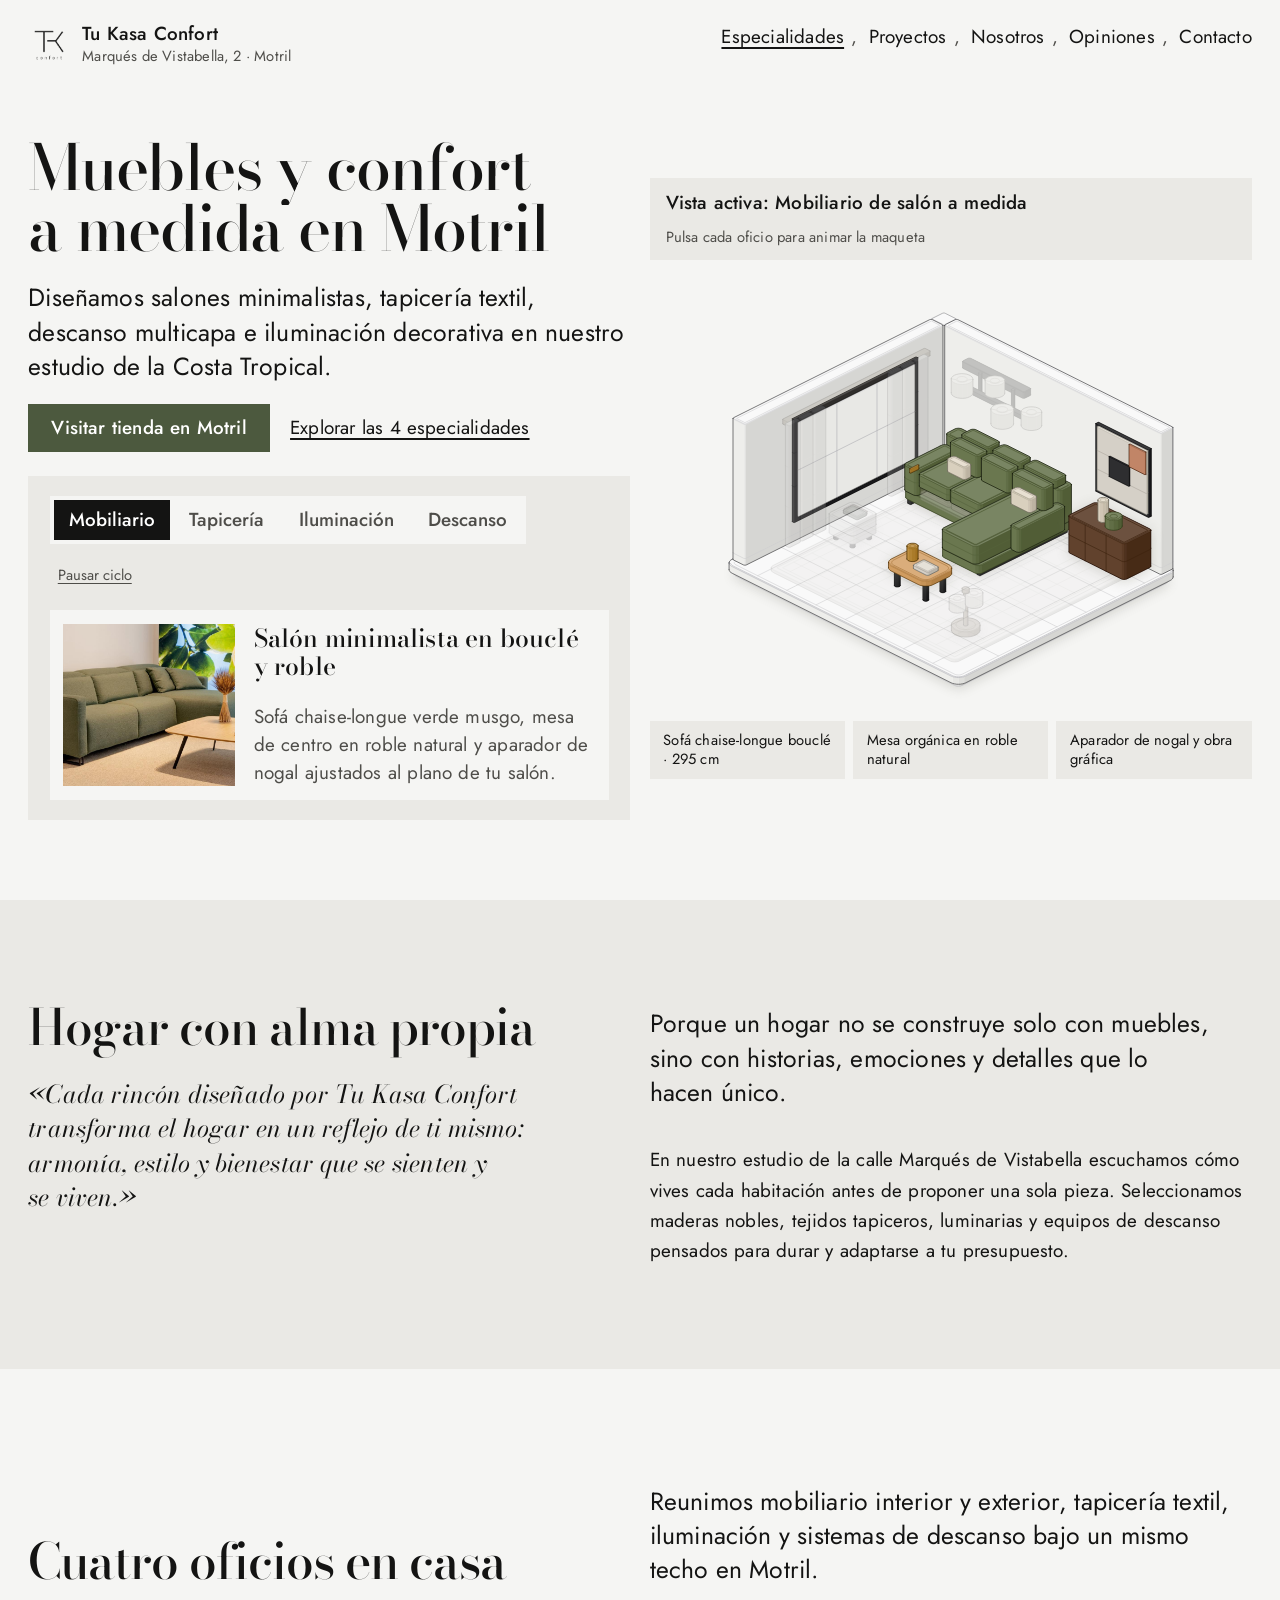
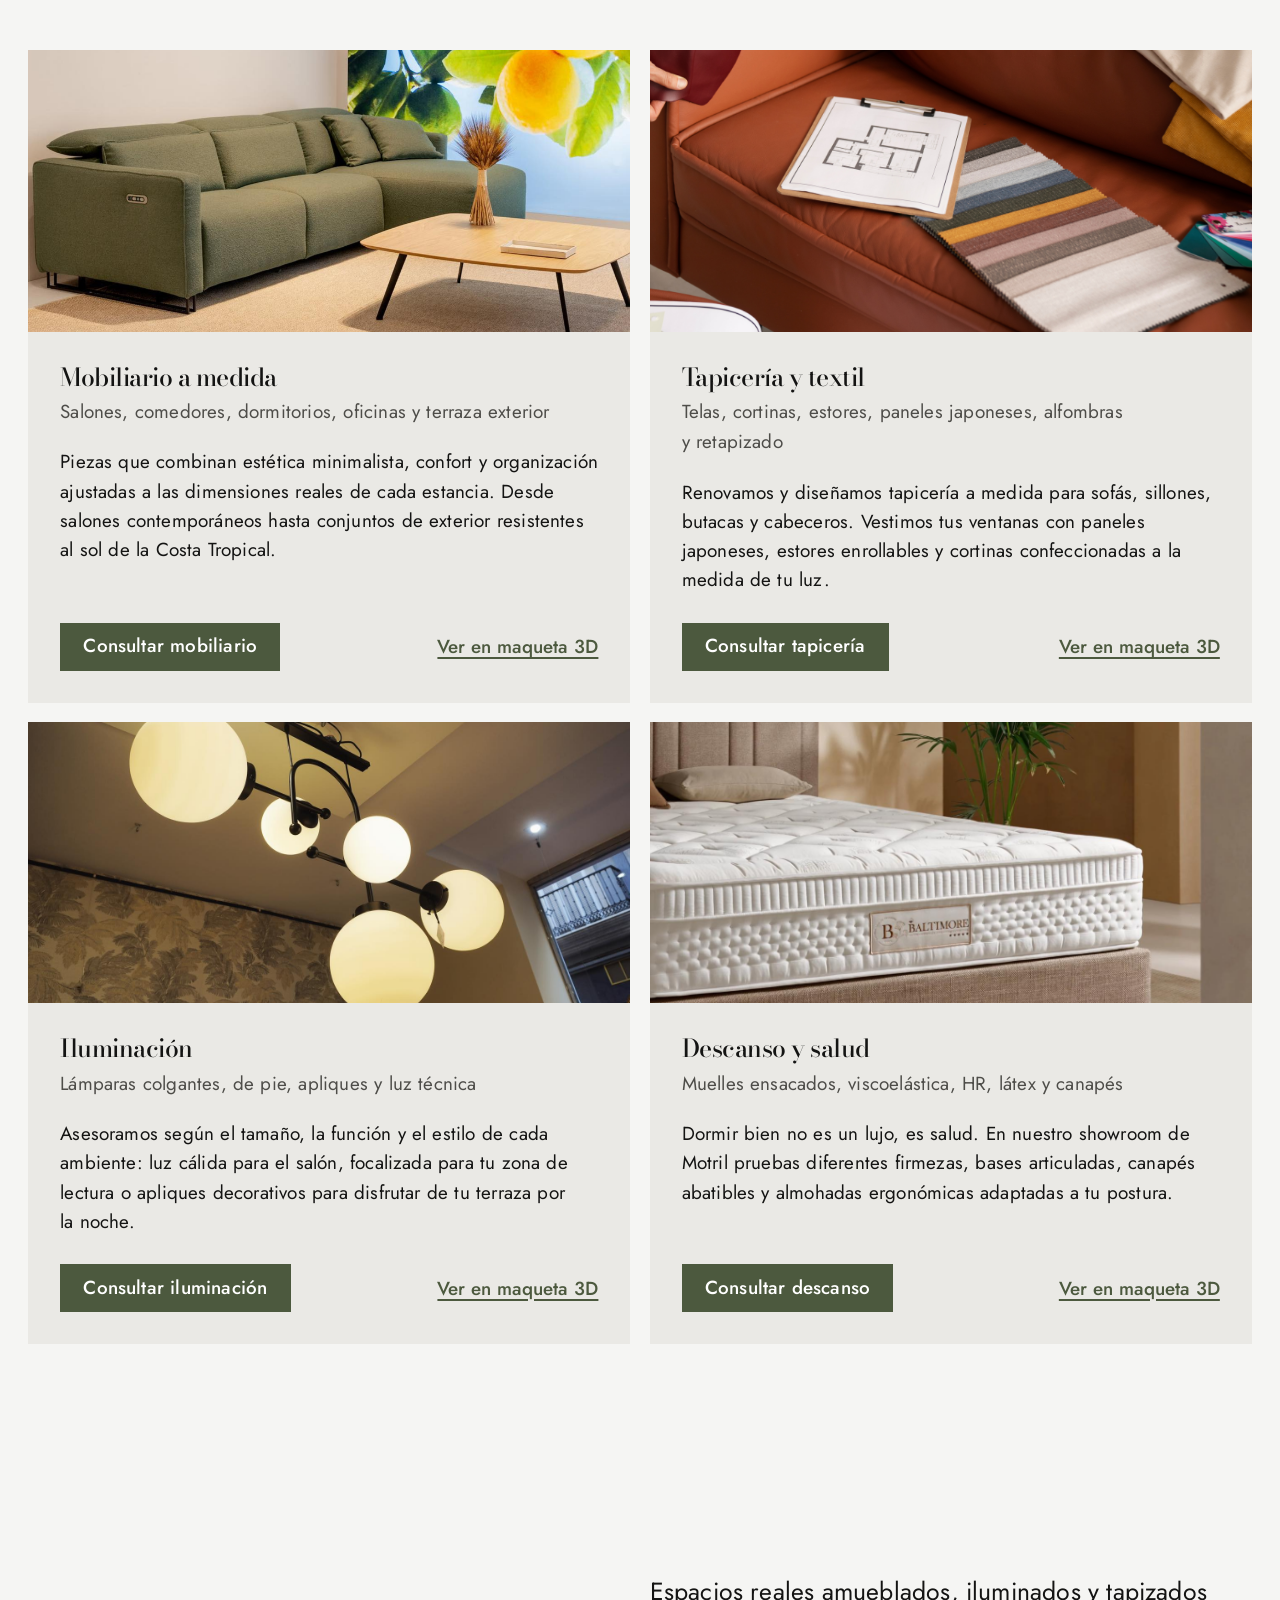
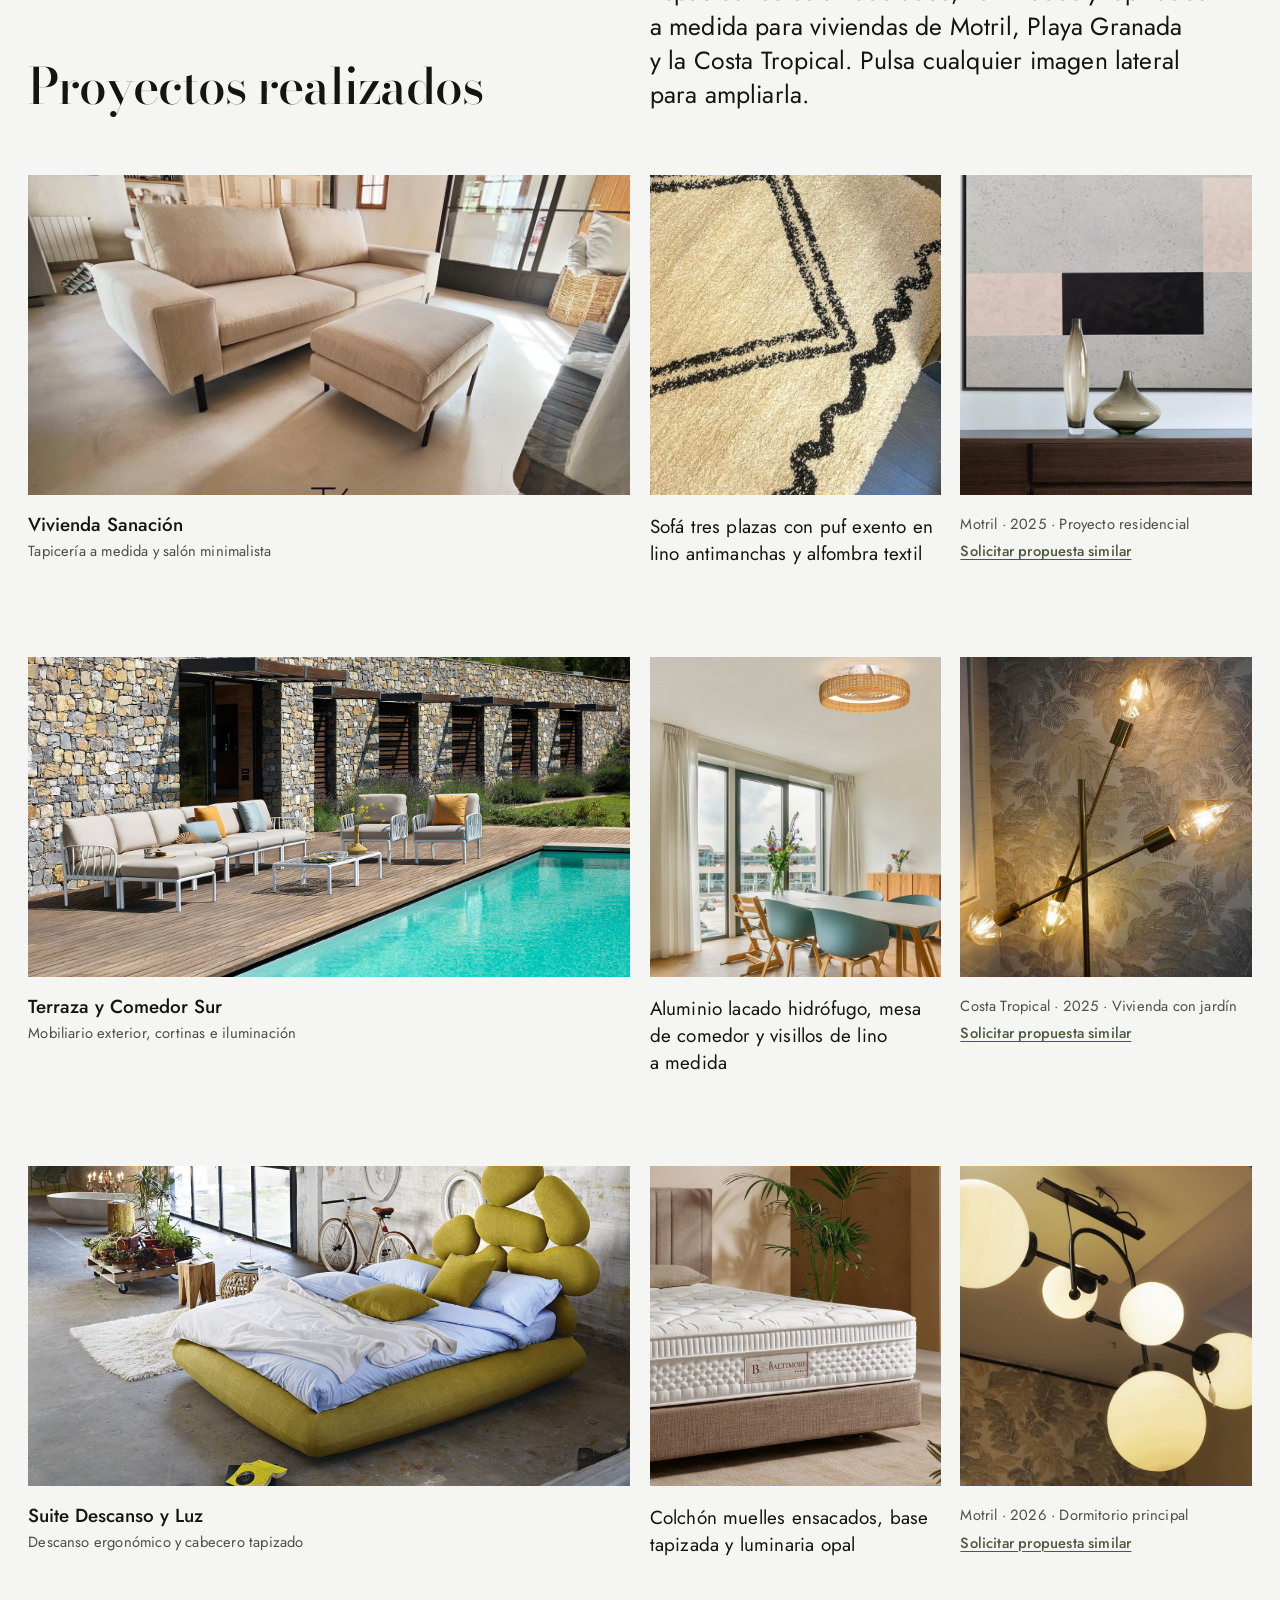
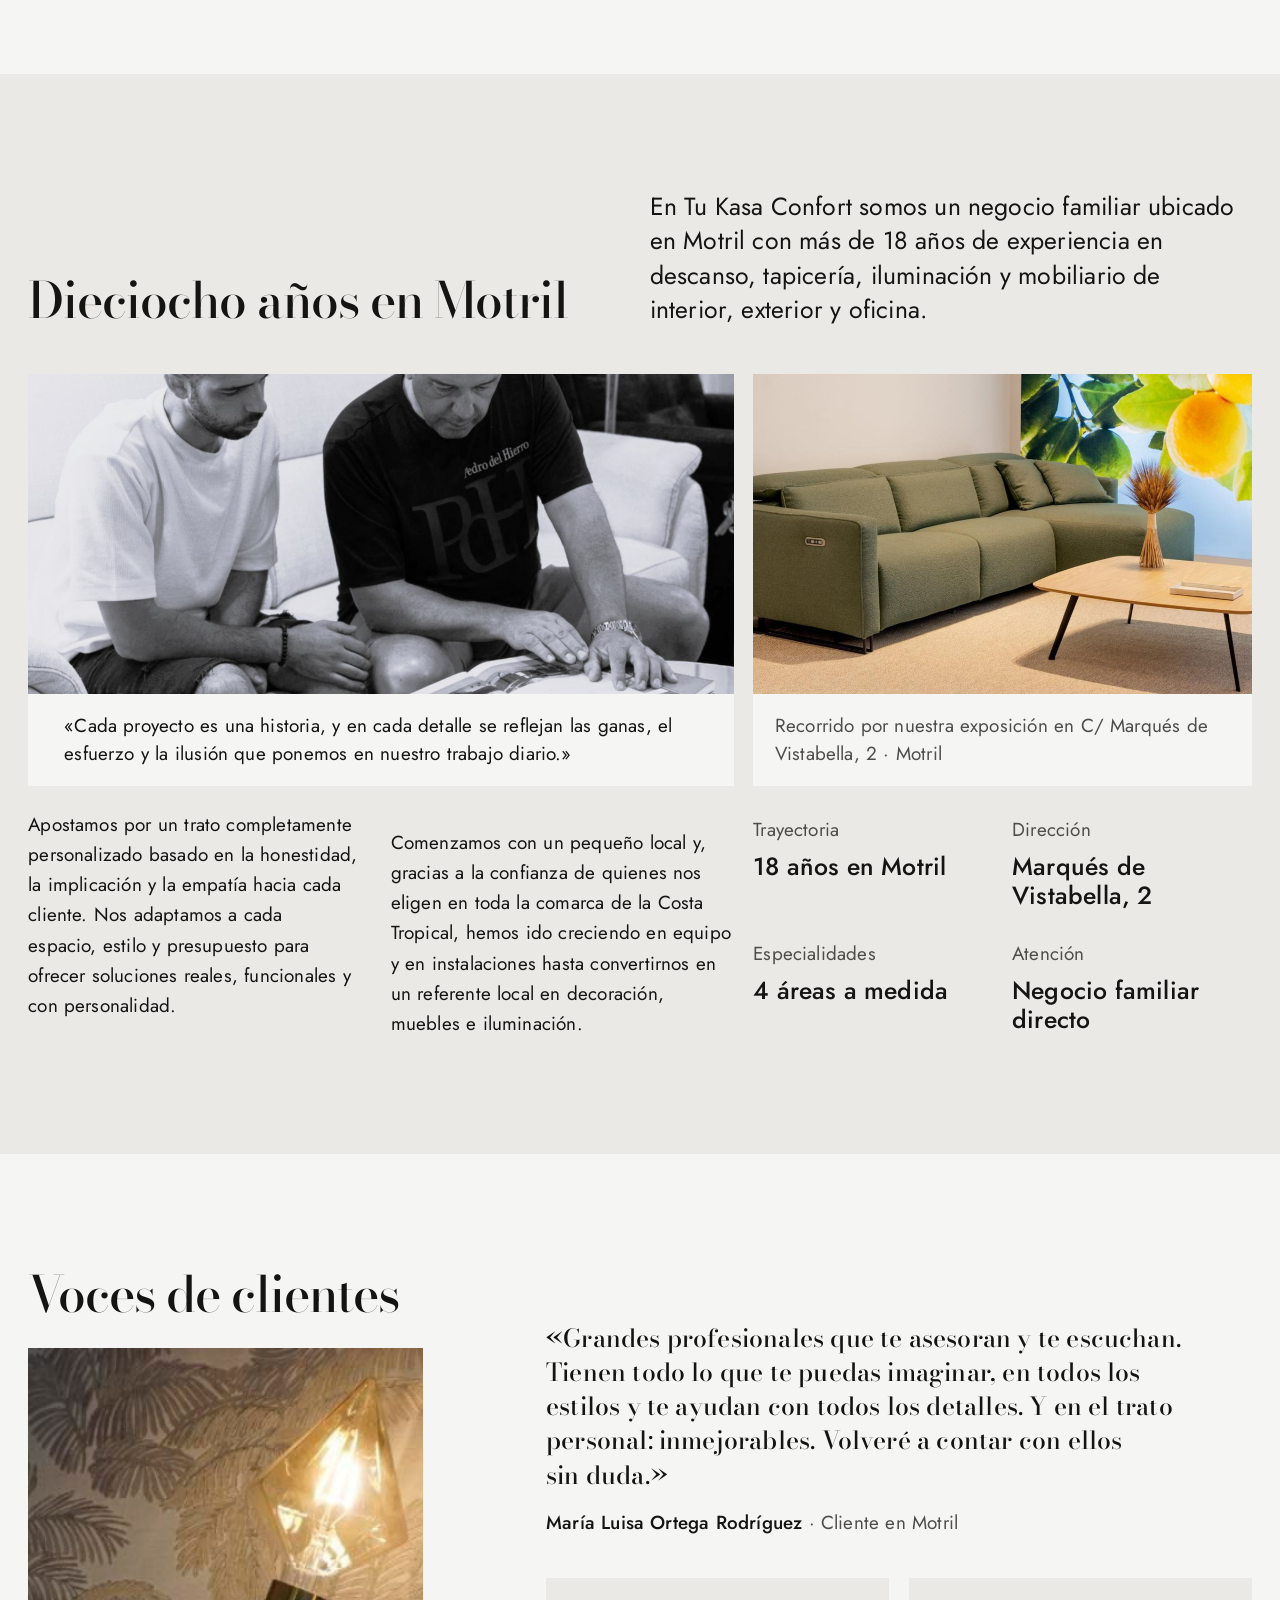
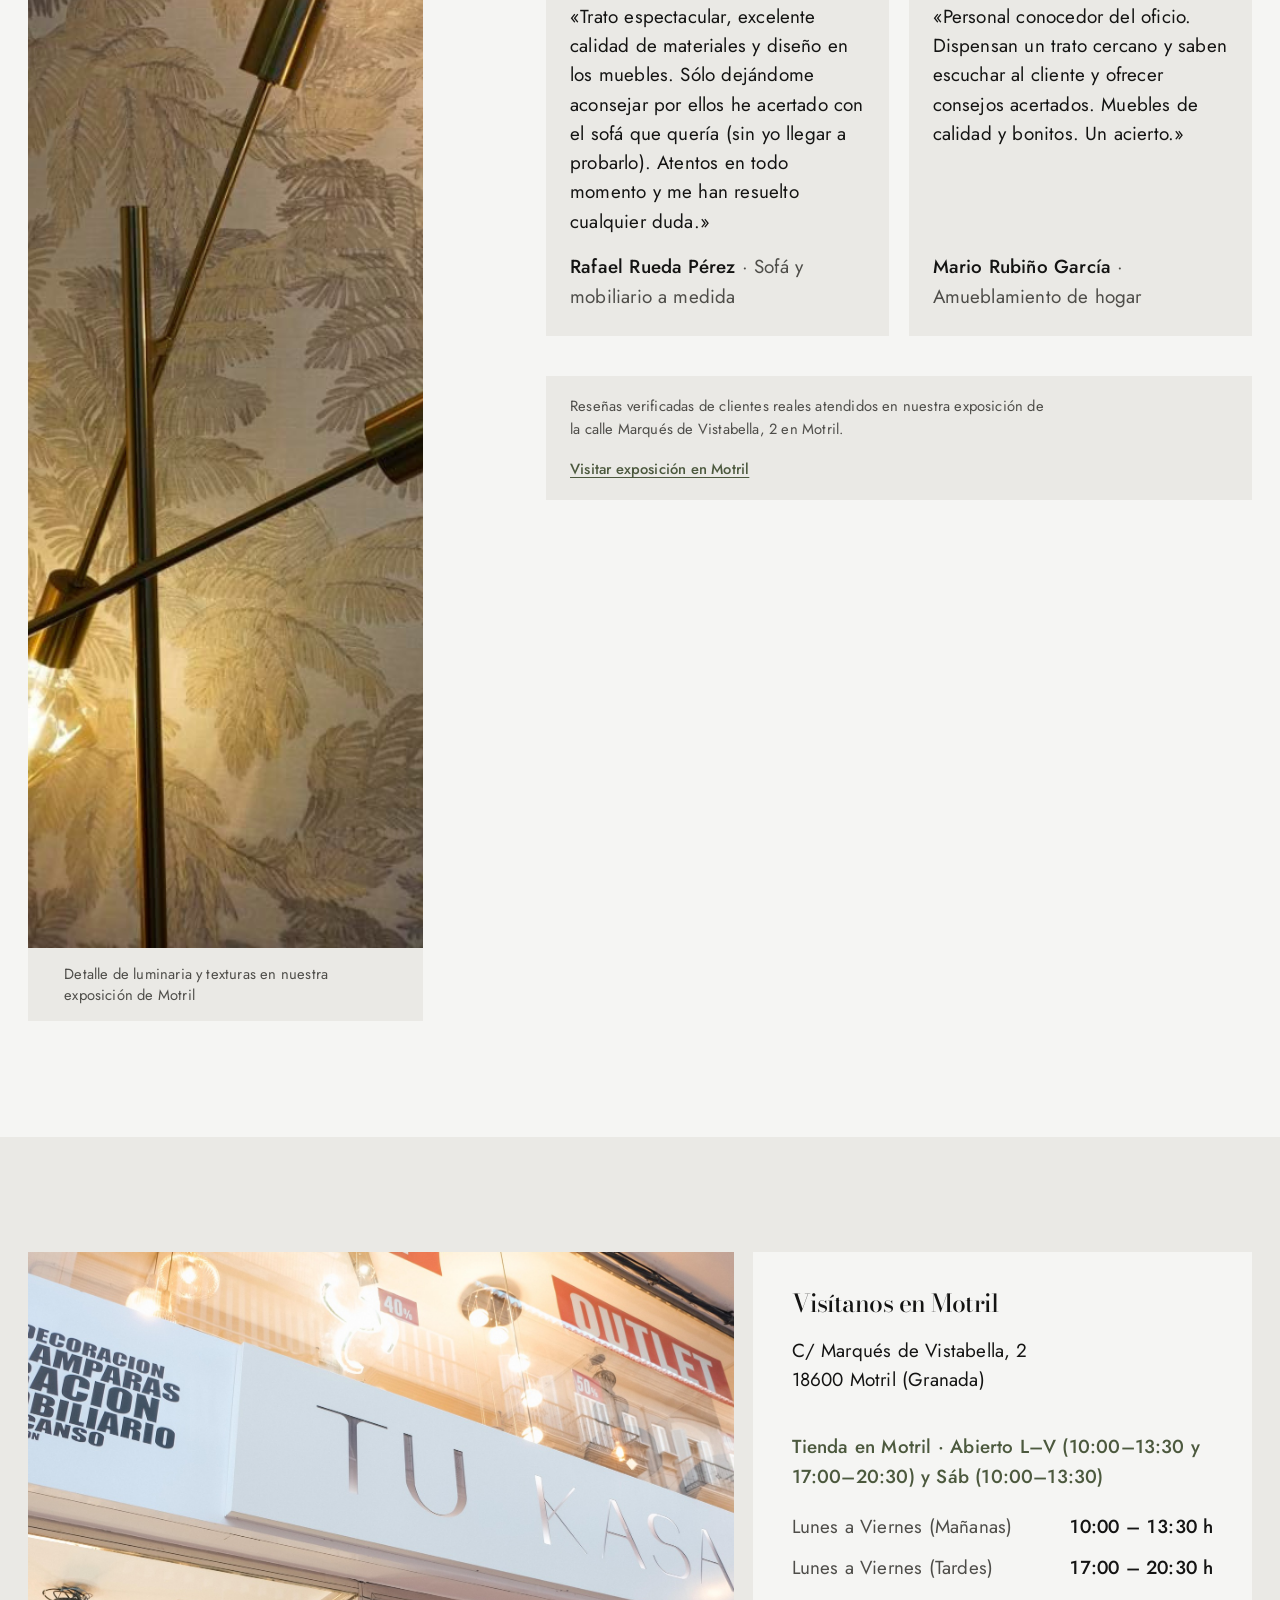
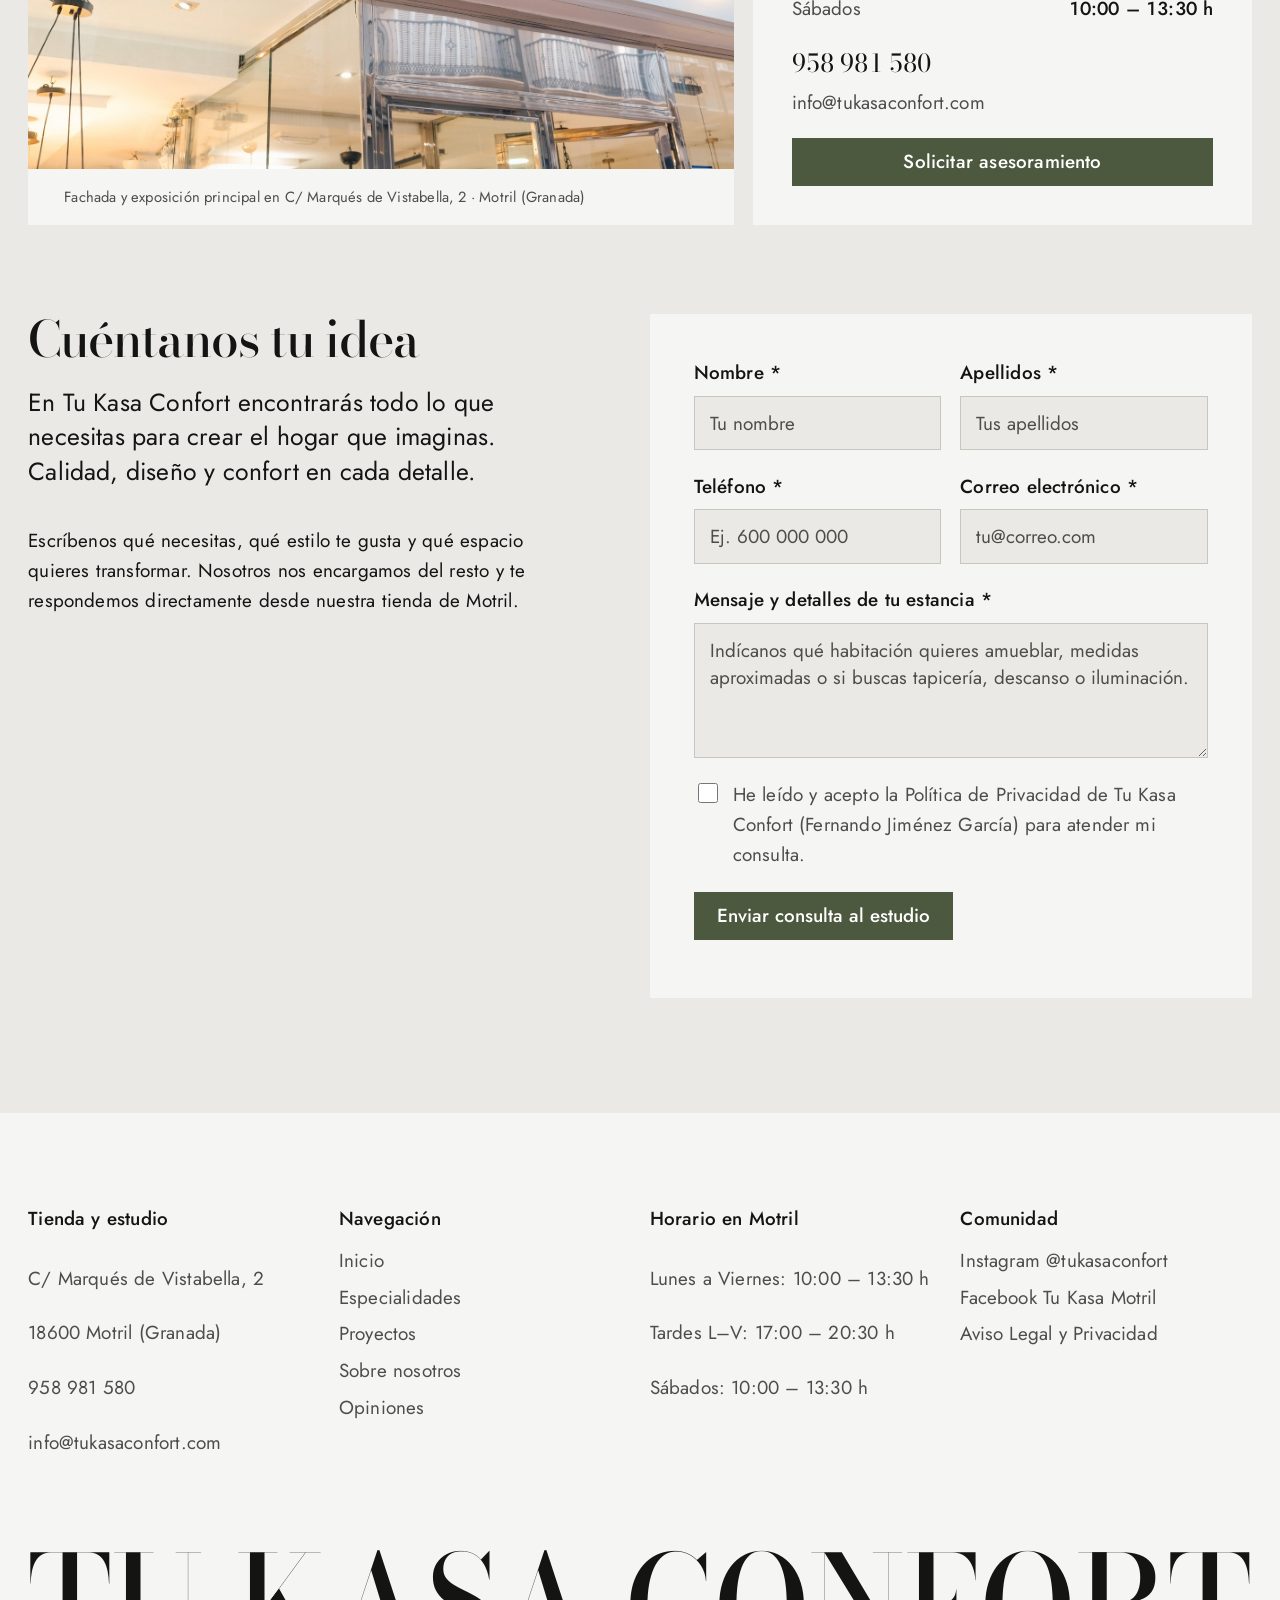
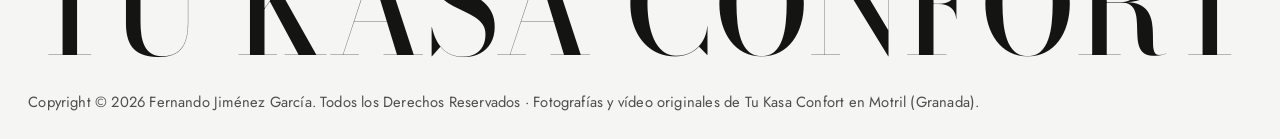
==== index.html @ 0838b485 "feat: rediseño web Tu Kasa Confort con maqueta isométrica interactiva de 4 especialidades y diseño l" ====
<!DOCTYPE html>
<html lang="es">
<head>
  <meta charset="UTF-8">
  <meta name="viewport" content="width=device-width, initial-scale=1.0">
  <meta name="description" content="Descubre Tu Kasa Confort en Motril (Granada): 18 años creando hogares con muebles, tapicería, descanso e iluminación a medida en C/ Marqués de Vistabella, 2.">
  <meta name="theme-color" content="#f5f5f3">
  <title>Tu Kasa Confort · Mobiliario, Tapicería, Descanso e Iluminación en Motril</title>
  <link rel="icon" type="image/png" href="assets/favicon.png">
  <link rel="preconnect" href="https://fonts.googleapis.com">
  <link rel="preconnect" href="https://fonts.gstatic.com" crossorigin>
  <link href="https://fonts.googleapis.com/css2?family=Bodoni+Moda:ital,opsz,wght@0,6..96,500;1,6..96,500&family=Jost:wght@400;500&display=swap" rel="stylesheet">
  <script>document.documentElement.classList.add('js');</script>
  <link rel="stylesheet" href="styles.css">
</head>
<body>

  <!-- HERO: Apple-Style Interactive Architectural Stage & Minimalist Living Room Maquette -->
  <header class="hero" id="inicio">
    <div class="hero__top wrap">
      <a href="#inicio" class="hero__letterhead" aria-label="Tu Kasa Confort Inicio">
        <img src="assets/logo-transparente.png" alt="Logotipo TK Tu Kasa Confort" width="44" height="38" class="hero__logo">
        <span class="hero__brand-stack">
          <span>Tu Kasa Confort</span>
          <span>Marqués de Vistabella, 2 · Motril</span>
        </span>
      </a>

      <nav class="hero__nav" aria-label="Navegación principal">
        <a href="#especialidades" class="link is-current">Especialidades</a><span class="nav-sep" aria-hidden="true">,</span>
        <a href="#proyectos" class="link">Proyectos</a><span class="nav-sep" aria-hidden="true">,</span>
        <a href="#nosotros" class="link">Nosotros</a><span class="nav-sep" aria-hidden="true">,</span>
        <a href="#opiniones" class="link">Opiniones</a><span class="nav-sep" aria-hidden="true">,</span>
        <a href="#contacto" class="link">Contacto</a>
      </nav>
    </div>

    <div class="hero__stage wrap grid">
      <div class="hero__editorial">
        <h1 class="display lines">
          <span class="line"><span data-line style="--i:0">Muebles y confort</span></span>
          <span class="line"><span data-line style="--i:1">a medida en Motril</span></span>
        </h1>
        <p class="hero__support">Diseñamos salones minimalistas, tapicería textil, descanso multicapa e iluminación decorativa en nuestro estudio de la Costa&nbsp;Tropical.</p>

        <div class="hero__actions">
          <a href="#contacto" class="button">Visitar tienda en Motril</a>
          <a href="#especialidades" class="link hero__secondary-link">Explorar las 4 especialidades</a>
        </div>

        <!-- Apple-Style Interactive Specialty Controller -->
        <div class="hero__console" data-ui aria-label="Control interactivo de la maqueta por especialidad">
          <div class="hero__console-header">
            <div class="hero__craft-tabs" role="tablist" aria-label="Transformar maqueta según especialidad">
              <button type="button" class="hero__craft-btn is-active" role="tab" aria-selected="true" data-craft="mobiliario">Mobiliario</button>
              <button type="button" class="hero__craft-btn" role="tab" aria-selected="false" data-craft="tapiceria">Tapicería</button>
              <button type="button" class="hero__craft-btn" role="tab" aria-selected="false" data-craft="iluminacion">Iluminación</button>
              <button type="button" class="hero__craft-btn" role="tab" aria-selected="false" data-craft="descanso">Descanso</button>
            </div>
            <button type="button" class="hero__autoplay-btn" id="hero-autoplay-toggle" aria-pressed="true">Pausar ciclo</button>
          </div>

          <div class="hero__craft-panel" id="hero-craft-panel" role="tabpanel">
            <div class="hero__craft-preview">
              <img src="assets/slider-3.png" alt="Referencia real en exposición de Tu Kasa Confort" width="320" height="200" id="hero-craft-img" class="hero__craft-img">
            </div>
            <div class="hero__craft-copy">
              <p class="hero__craft-title" id="hero-craft-title">Salón minimalista en bouclé y roble</p>
              <p class="hero__craft-desc" id="hero-craft-desc">Sofá chaise-longue verde musgo, mesa de centro en roble natural y aparador de nogal ajustados al plano de tu salón.</p>
            </div>
          </div>
        </div>
      </div>

      <!-- Interactive Isometric Minimalist Living Room Stage -->
      <div class="hero__visual" data-ui>
        <div class="iso-stage">
          <div class="iso-stage__bar">
            <span class="iso-stage__status" id="iso-stage-caption">Vista activa: Mobiliario de salón a medida</span>
            <span class="iso-stage__hint">Pulsa cada oficio para animar la maqueta</span>
          </div>

          <div class="iso-stage__canvas" id="iso-stage-canvas">
            <svg data-specialty="mobiliario" xmlns="http://www.w3.org/2000/svg" id="tukasa-atelier-iso" class="iso-svg iso" data-theme="light" viewBox="0 0 920 680" width="920" height="680" role="img" aria-label="Salón minimalista isométrico de Tu Kasa Confort: sofá chaise-longue verde musgo, mesa de roble, aparador de nogal, cortinas de lino e iluminación opal"><style><![CDATA[
.iso{
  --anatomy-page:#0b0b0b;--anatomy-card:#131313;--anatomy-text:#a3a3a3;--anatomy-strong:#e6e6e6;--anatomy-muted:#6e6e6e;
  --anatomy-paper:#131313;--anatomy-face:#1b1b1b;--anatomy-top:#1c1c1c;
  --anatomy-shade-0:#0f0f0f;--anatomy-shade-1:#121212;--anatomy-shade-2:#151515;--anatomy-shade-3:#181818;
  --anatomy-lit-top:#262626;--anatomy-lit-shade:#1d1d1d;
  --anatomy-hi:#d4d4d4;--anatomy-mid:#6a6a6a;--anatomy-lo:#3e3e3e;--anatomy-faint:#2a2a2a;--anatomy-lit:#ffffff;
  --anatomy-halo:#050505;--anatomy-halo-opacity:.9;--anatomy-dot:#e6e6e6;
  --anatomy-red:#ff6b6b;--anatomy-green:#6be0a0;--anatomy-blue:#6b9bff;
  --anatomy-weight:.6px;--anatomy-ease:cubic-bezier(.32,.72,0,1);
  
  
}
.iso[data-theme="light"]{
  --anatomy-page:#f2f2ef;--anatomy-card:#fbfbfa;--anatomy-text:#57575a;--anatomy-strong:#18181a;--anatomy-muted:#8c8c90;
  --anatomy-paper:#fbfbfa;--anatomy-face:#ffffff;--anatomy-top:#ffffff;
  --anatomy-shade-0:#dcdcd9;--anatomy-shade-1:#e5e5e2;--anatomy-shade-2:#ededea;--anatomy-shade-3:#f4f4f1;
  --anatomy-lit-top:#ffffff;--anatomy-lit-shade:#eeeeeb;
  --anatomy-hi:#26262a;--anatomy-mid:#8a8a8f;--anatomy-lo:#b4b4b8;--anatomy-faint:#d4d4d6;--anatomy-lit:#000000;
  --anatomy-halo:#8a8a80;--anatomy-halo-opacity:.32;--anatomy-dot:#3a3a3e;
  --anatomy-red:#e5484d;--anatomy-green:#30a46c;--anatomy-blue:#3e63dd;
  
}
.iso-svg{display:block;width:100%;height:auto;overflow:visible}
.iso-svg path,.iso-svg circle{vector-effect:non-scaling-stroke}
.iso-fill{fill:var(--anatomy-paper);stroke:none}
.iso-solid[data-lit]>.iso-fill{fill:var(--anatomy-face)}
.iso-shade,.iso-top{stroke:none}
.iso-shade[data-shade="0"]{fill:var(--anatomy-shade-0)}
.iso-shade[data-shade="1"]{fill:var(--anatomy-shade-1)}
.iso-shade[data-shade="2"]{fill:var(--anatomy-shade-2)}
.iso-shade[data-shade="3"]{fill:var(--anatomy-shade-3)}
.iso-top{fill:var(--anatomy-top)}
.iso-solid[data-lit]>.iso-top{fill:var(--anatomy-lit-top)}
.iso-solid[data-lit]>.iso-shade{fill:var(--anatomy-lit-shade)}
.iso-solid[data-joined]>.iso-shade,.iso-solid[data-joined]>.iso-top{stroke-width:.4;stroke-linejoin:round}
.iso-solid[data-joined]>.iso-shade[data-shade="0"]{stroke:var(--anatomy-shade-0)}
.iso-solid[data-joined]>.iso-shade[data-shade="1"]{stroke:var(--anatomy-shade-1)}
.iso-solid[data-joined]>.iso-shade[data-shade="2"]{stroke:var(--anatomy-shade-2)}
.iso-solid[data-joined]>.iso-shade[data-shade="3"]{stroke:var(--anatomy-shade-3)}
.iso-solid[data-joined]>.iso-top{stroke:var(--anatomy-top)}
.iso-solid[data-joined][data-lit]>.iso-top{stroke:var(--anatomy-lit-top)}
.iso-solid[data-joined][data-lit]>.iso-shade{stroke:var(--anatomy-lit-shade)}
.iso-solid[data-lit]>.iso-edge{stroke:var(--anatomy-lit)}
.iso-halo{fill:var(--anatomy-halo);stroke:none;filter:blur(9px);opacity:var(--anatomy-halo-opacity);transform:translateY(3px)}
.iso-line{fill:none;stroke:var(--anatomy-lo);stroke-width:var(--anatomy-weight);stroke-linecap:round;stroke-linejoin:round}
.iso-line[data-tone="hi"]{stroke:var(--anatomy-hi)}
.iso-line[data-tone="mid"]{stroke:var(--anatomy-mid)}
.iso-line[data-tone="lo"]{stroke:var(--anatomy-lo)}
.iso-line[data-tone="faint"]{stroke:var(--anatomy-faint)}
.iso-line[data-tone="lit"]{stroke:var(--anatomy-lit)}
.iso-line[data-tone="red"]{stroke:var(--anatomy-red)}
.iso-line[data-tone="green"]{stroke:var(--anatomy-green)}
.iso-line[data-tone="blue"]{stroke:var(--anatomy-blue)}
.iso-line[data-dotted]{stroke-dasharray:.01 3.5;stroke-width:1}
.iso-line[data-dashed]{stroke-dasharray:3 3}
.iso-line[data-flow]{stroke-dasharray:2 6}
.iso-wire-end{fill:var(--anatomy-paper);stroke:var(--anatomy-lo);stroke-width:var(--anatomy-weight)}
.iso-wire[data-tone="hi"] .iso-wire-end{stroke:var(--anatomy-hi)}
.iso-wire[data-tone="mid"] .iso-wire-end{stroke:var(--anatomy-mid)}
.iso-wire[data-tone="faint"] .iso-wire-end{stroke:var(--anatomy-faint)}
.iso-wire[data-tone="lit"] .iso-wire-end{stroke:var(--anatomy-lit)}
.iso-dots circle{fill:var(--anatomy-dot);stroke:none;opacity:.32}
.iso-dots[data-tone="hi"] circle{opacity:.85}
.iso-dots[data-tone="mid"] circle{opacity:.45}
.iso-dots[data-tone="lo"] circle{opacity:.22}
.iso-dots[data-tone="faint"] circle{opacity:.12}

.iso-face-text[data-tone="hi"]{fill:var(--anatomy-hi)}
.iso-face-text[data-tone="lo"]{fill:var(--anatomy-lo)}
.iso-face-text[data-tone="faint"]{fill:var(--anatomy-faint)}
.tb-body{fill:var(--anatomy-shade-2);stroke:none}
.tb-shine{fill:var(--anatomy-top);stroke:none}
.tb-shade{fill:var(--anatomy-shade-0);stroke:none}
.tb-ring{fill:none;stroke:var(--anatomy-lo);stroke-width:.45;stroke-linecap:butt;stroke-linejoin:round}
.tb-ring[data-tone="mid"]{stroke:var(--anatomy-mid)}
.tb-ring[data-tone="faint"]{stroke:var(--anatomy-faint)}
.tb-ring[data-tone="hi"]{stroke:var(--anatomy-hi)}
@keyframes iso-flow{to{stroke-dashoffset:-32}}
@keyframes iso-pulse{0%,100%{opacity:.18}12%{opacity:1}40%{opacity:.18}}
.iso-line[data-flow]{animation:iso-flow 1600ms linear infinite}
.iso-dots circle[data-pulse]{animation:iso-pulse 1600ms steps(1,end) infinite;animation-delay:var(--pulse-at,0ms)}
.iso-figure{margin:32px 0 36px}

.iso-plate-corners{position:absolute;inset:18px 20px;pointer-events:none}
.iso-plate-corner{position:absolute;color:var(--anatomy-muted);font-size:10.5px;line-height:1;letter-spacing:.04em;white-space:nowrap}
.iso-plate-corner[data-corner="fig"]{top:0;left:0;color:var(--anatomy-text)}
.iso-plate-corner[data-corner="title"]{top:0;right:0;text-transform:uppercase;letter-spacing:.1em}
.iso-plate-corner[data-corner="hint"]{bottom:0;left:0;text-transform:uppercase;letter-spacing:.1em}
.iso-plate-corner[data-corner="readout"]{right:0;bottom:0;color:var(--anatomy-text);font-variant-numeric:tabular-nums}
.iso-plate .iso-svg{margin:0 auto}
.iso-legend{display:grid;gap:8px;margin-top:12px;color:var(--anatomy-muted);font-size:13px;line-height:1.55}
.iso-keys{display:flex;flex-wrap:wrap;gap:6px 18px}
.iso-key{display:inline-flex;align-items:center;gap:7px}
.iso-swatch{width:16px;height:10px;flex:none;overflow:visible}
.iso-swatch path{fill:none;stroke:var(--anatomy-hi);stroke-width:1;vector-effect:non-scaling-stroke;stroke-linejoin:round;stroke-linecap:round}
.iso-swatch[data-mark="raised"] path,.iso-swatch[data-mark="flat"] path{stroke:var(--anatomy-mid)}
.iso-swatch[data-mark="lit"] path{stroke:var(--anatomy-lit)}
.iso-swatch[data-mark="dim"] path{stroke:var(--anatomy-lo)}
.iso-swatch[data-mark="dotted"] path{stroke-dasharray:.01 3;stroke-width:1.4}
.iso-swatch[data-mark="dashed"] path{stroke-dasharray:3 2.5}
.iso-swatch[data-mark="red"] path{stroke:var(--anatomy-red)}
.iso-swatch[data-mark="green"] path{stroke:var(--anatomy-green)}
.iso-swatch[data-mark="blue"] path{stroke:var(--anatomy-blue)}
.iso-swatch-crease{stroke:var(--anatomy-lo)!important}
@media (max-width:560px){.iso-plate-corner[data-corner="hint"]{bottom:18px}}
@media (prefers-reduced-motion:reduce){.iso-line[data-flow],.iso-dots circle[data-pulse]{animation:none}}

#tukasa-atelier-iso.iso{--anatomy-paper:#f5f5f3;--anatomy-face:#f9f9f9;--anatomy-top:#f9f9f9;--anatomy-shade-0:#d6d6d3;--anatomy-shade-1:#dfdfdc;--anatomy-shade-2:#e7e7e4;--anatomy-shade-3:#eeeeeb;--anatomy-lit-top:#f9f9f9;--anatomy-lit-shade:#e8e8e5;--anatomy-hi:#222225;--anatomy-mid:#858589;--anatomy-lo:#aeaeb2;--anatomy-faint:#ceced0;--anatomy-halo:#85857a;--anatomy-dot:#353539;--anatomy-card:#f5f5f3;--anatomy-page:#f5f5f3}

#tukasa-atelier-iso .ac-moss{--anatomy-paper:#626d4c;--anatomy-face:#77825f;--anatomy-top:#7a8467;--anatomy-shade-0:#525c3b;--anatomy-shade-1:#5a6543;--anatomy-shade-2:#626d4c;--anatomy-shade-3:#6b7654;--anatomy-lit-top:#848c74;--anatomy-lit-shade:#687351;--anatomy-hi:#070b00;--anatomy-mid:#2b3318;--anatomy-lo:#475131;--anatomy-faint:#576241;--anatomy-lit:#010200;--anatomy-dot:#0a1001}
#tukasa-atelier-iso .ac-oak{--anatomy-paper:#be9463;--anatomy-face:#d5a978;--anatomy-top:#d3ae85;--anatomy-shade-0:#ab8251;--anatomy-shade-1:#b58b5a;--anatomy-shade-2:#be9463;--anatomy-shade-3:#c89d6c;--anatomy-lit-top:#d8b997;--anatomy-lit-shade:#c59a69;--anatomy-hi:#412908;--anatomy-mid:#7a572d;--anatomy-lo:#9f7645;--anatomy-faint:#b18857;--anatomy-lit:#291702;--anatomy-dot:#472e0e}
#tukasa-atelier-iso .ac-walnut{--anatomy-paper:#543b2a;--anatomy-face:#674e3d;--anatomy-top:#685243;--anatomy-shade-0:#432c1b;--anatomy-shade-1:#4b3323;--anatomy-shade-2:#543b2a;--anatomy-shade-3:#5c4332;--anatomy-lit-top:#6d5b4f;--anatomy-lit-shade:#59402f;--anatomy-hi:#130601;--anatomy-mid:#1b0900;--anatomy-lo:#382212;--anatomy-faint:#483120;--anatomy-lit:#050100;--anatomy-dot:#170902}
#tukasa-atelier-iso .ac-sand{--anatomy-paper:#cec6b8;--anatomy-face:#e5ddce;--anatomy-top:#e7e0d4;--anatomy-shade-0:#bbb3a5;--anatomy-shade-1:#c5bdae;--anatomy-shade-2:#cec6b8;--anatomy-shade-3:#d8d0c1;--anatomy-lit-top:#f0eae0;--anatomy-lit-shade:#d5cdbe;--anatomy-hi:#575249;--anatomy-mid:#8c8579;--anatomy-lo:#aea798;--anatomy-faint:#c1baab;--anatomy-lit:#403d35;--anatomy-dot:#5c574e}
#tukasa-atelier-iso .ac-linen{--anatomy-paper:#cbc7bf;--anatomy-face:#e1ded6;--anatomy-top:#e4e1da;--anatomy-shade-0:#b8b4ac;--anatomy-shade-1:#c1bdb6;--anatomy-shade-2:#cbc7bf;--anatomy-shade-3:#d4d0c9;--anatomy-lit-top:#eeebe5;--anatomy-lit-shade:#d1cdc5;--anatomy-hi:#55524e;--anatomy-mid:#89867f;--anatomy-lo:#aba7a0;--anatomy-faint:#bebab2;--anatomy-lit:#3f3d39;--anatomy-dot:#5a5853}
#tukasa-atelier-iso .ac-terracotta{--anatomy-paper:#ae7e65;--anatomy-face:#c5937a;--anatomy-top:#c39883;--anatomy-shade-0:#9b6c54;--anatomy-shade-1:#a5755d;--anatomy-shade-2:#ae7e65;--anatomy-shade-3:#b8876e;--anatomy-lit-top:#c7a492;--anatomy-lit-shade:#b5846b;--anatomy-hi:#33180a;--anatomy-mid:#6b432f;--anatomy-lo:#8f6149;--anatomy-faint:#a2725a;--anatomy-lit:#1c0801;--anatomy-dot:#381d0e}
#tukasa-atelier-iso .ac-brass{--anatomy-paper:#ab8543;--anatomy-face:#c29a58;--anatomy-top:#c09f68;--anatomy-shade-0:#997330;--anatomy-shade-1:#a27c39;--anatomy-shade-2:#ab8543;--anatomy-shade-3:#b58e4c;--anatomy-lit-top:#c5a97d;--anatomy-lit-shade:#b28b49;--anatomy-hi:#2e1e02;--anatomy-mid:#694905;--anatomy-lo:#8c6722;--anatomy-faint:#9f7936;--anatomy-lit:#170d00;--anatomy-dot:#342303}
#tukasa-atelier-iso .ac-opal{--anatomy-paper:#cfc7b3;--anatomy-face:#e5dec9;--anatomy-top:#e8e1cf;--anatomy-shade-0:#bbb4a0;--anatomy-shade-1:#c5bda9;--anatomy-shade-2:#cfc7b3;--anatomy-shade-3:#d8d1bc;--anatomy-lit-top:#f0ebdc;--anatomy-lit-shade:#d5cdb9;--anatomy-hi:#575246;--anatomy-mid:#8c8675;--anatomy-lo:#afa794;--anatomy-faint:#c2baa6;--anatomy-lit:#413d33;--anatomy-dot:#5c584b}
#tukasa-atelier-iso .ac-iron{--anatomy-paper:#262628;--anatomy-face:#38383a;--anatomy-top:#3a3a3c;--anatomy-shade-0:#18181a;--anatomy-shade-1:#1f1f21;--anatomy-shade-2:#262628;--anatomy-shade-3:#2e2e30;--anatomy-lit-top:#424244;--anatomy-lit-shade:#2b2b2d;--anatomy-hi:#09090a;--anatomy-mid:#010101;--anatomy-lo:#0f0f11;--anatomy-faint:#1d1d1f;--anatomy-lit:#020202;--anatomy-dot:#0d0d0e}

@keyframes am-float{0%,100%{transform:translate(0,0)}50%{transform:translate(var(--am-dx,0),var(--am-dy,0))}}
@keyframes am-pulse{0%,100%{opacity:var(--am-min,.35)}50%{opacity:1}}
@keyframes am-blink{0%,100%{opacity:var(--am-min,.15)}8%,30%{opacity:1}}
@keyframes am-shadow{0%,100%{opacity:1}50%{opacity:var(--am-min,.6)}}
.am-float{animation:am-float var(--am-period,6s) cubic-bezier(.45,0,.55,1) var(--am-delay,0s) infinite}
.am-pulse{animation:am-pulse var(--am-period,3.2s) cubic-bezier(.45,0,.55,1) var(--am-delay,0s) infinite}
.am-blink{animation:am-blink var(--am-period,2.4s) linear var(--am-delay,0s) infinite}
.am-shadow{animation:am-shadow var(--am-period,6s) cubic-bezier(.45,0,.55,1) var(--am-delay,0s) infinite}
@keyframes am-spin{to{transform:rotate(360deg)}}
.am-spin{transform-box:view-box;transform-origin:0 0;animation:am-spin var(--am-period,1.6s) linear var(--am-delay,0s) infinite var(--am-dir,normal)}
@keyframes am-swing{0%,100%{transform:rotate(var(--am-a0,-10deg))}50%{transform:rotate(var(--am-a1,10deg))}}
.am-swing{transform-box:view-box;transform-origin:0 0;animation:am-swing var(--am-period,3s) cubic-bezier(.45,0,.55,1) var(--am-delay,0s) infinite}
@keyframes am-press-k{0%,8%{transform:translate(0,0)}12%,20%{transform:translate(var(--am-dx,0),var(--am-dy,0))}28%,100%{transform:translate(0,0)}}
.am-press{animation:am-press-k var(--am-period,2.4s) cubic-bezier(.3,0,.3,1) var(--am-delay,0s) infinite}
@keyframes am-draw{0%{stroke-dashoffset:1;opacity:1}45%,88%{stroke-dashoffset:0;opacity:1}100%{stroke-dashoffset:0;opacity:0}}
.am-draw{stroke-dasharray:1;stroke-dashoffset:1;animation:am-draw var(--am-period,6s) cubic-bezier(.4,0,.2,1) var(--am-delay,0s) infinite}
@keyframes am-loop{from{transform:translate(0,0)}to{transform:translate(var(--am-dx,0),var(--am-dy,0))}}
.am-loop{animation:am-loop var(--am-period,3s) linear var(--am-delay,0s) infinite}
@media (prefers-reduced-motion:reduce){.am-float,.am-pulse,.am-blink,.am-shadow,.am-spin,.am-swing,.am-press,.am-loop{animation:none}.am-draw{animation:none;stroke-dashoffset:0}.am-flip{animation:none!important}.am-flip-rest{visibility:visible!important}}


#tukasa-atelier-iso .iso-part {
  transition:
    transform 720ms cubic-bezier(0.32, 0.72, 0, 1),
    opacity 540ms cubic-bezier(0.32, 0.72, 0, 1),
    filter 540ms cubic-bezier(0.32, 0.72, 0, 1);
  transform-box: fill-box;
  transform-origin: center center;
}
#tukasa-atelier-iso .iso-light-bloom {
  opacity: 0;
  transition: opacity 540ms cubic-bezier(0.32, 0.72, 0, 1);
  pointer-events: none;
}

/* 1. MOBILIARIO: Sofa chaise-longue, oak coffee table & walnut sideboard + art stand out vividly; textiles & lamps recede */
#tukasa-atelier-iso[data-specialty="mobiliario"] .iso-part--sofa-base,
#tukasa-atelier-iso[data-specialty="mobiliario"] .iso-part--sofa-frame,
#tukasa-atelier-iso[data-specialty="mobiliario"] .iso-part--sofa-arm-l,
#tukasa-atelier-iso[data-specialty="mobiliario"] .iso-part--chaise,
#tukasa-atelier-iso[data-specialty="mobiliario"] .iso-part--descanso-top,
#tukasa-atelier-iso[data-specialty="mobiliario"] .iso-part--cushions {
  opacity: 1;
  filter: saturate(1.18);
  transform: translateY(-4px);
}
#tukasa-atelier-iso[data-specialty="mobiliario"] .iso-part--table {
  opacity: 1;
  filter: saturate(1.22);
  transform: translateY(-7px) scale(1.04);
}
#tukasa-atelier-iso[data-specialty="mobiliario"] .iso-part--credenza {
  opacity: 1;
  filter: saturate(1.22);
  transform: translateY(-7px) scale(1.04);
}
#tukasa-atelier-iso[data-specialty="mobiliario"] .iso-part--tapiceria,
#tukasa-atelier-iso[data-specialty="mobiliario"] .iso-part--curtains,
#tukasa-atelier-iso[data-specialty="mobiliario"] .iso-part--iluminacion,
#tukasa-atelier-iso[data-specialty="mobiliario"] .iso-part--rug,
#tukasa-atelier-iso[data-specialty="mobiliario"] .iso-part--descanso-visco,
#tukasa-atelier-iso[data-specialty="mobiliario"] .iso-part--descanso-springs {
  opacity: 0.24;
  filter: saturate(0.25);
}

/* 2. TAPICERÍA: Curtains, upholstered pouf + swatch deck, woven rug & throw cushions pop; wood furniture & lamps fade */
#tukasa-atelier-iso[data-specialty="tapiceria"] .iso-part--curtains {
  opacity: 1;
  filter: saturate(1.25);
  transform: translate(10px, 5px) scale(1.03);
}
#tukasa-atelier-iso[data-specialty="tapiceria"] .iso-part--tapiceria {
  opacity: 1;
  filter: saturate(1.28);
  transform: translate(4px, -10px) scale(1.07);
}
#tukasa-atelier-iso[data-specialty="tapiceria"] .iso-part--rug {
  opacity: 1;
  filter: saturate(1.22);
}
#tukasa-atelier-iso[data-specialty="tapiceria"] .iso-part--cushions {
  opacity: 1;
  filter: saturate(1.25);
  transform: translateY(-10px) scale(1.05);
}
#tukasa-atelier-iso[data-specialty="tapiceria"] .iso-part--credenza,
#tukasa-atelier-iso[data-specialty="tapiceria"] .iso-part--iluminacion,
#tukasa-atelier-iso[data-specialty="tapiceria"] .iso-part--table,
#tukasa-atelier-iso[data-specialty="tapiceria"] .iso-part--sofa-base,
#tukasa-atelier-iso[data-specialty="tapiceria"] .iso-part--sofa-frame,
#tukasa-atelier-iso[data-specialty="tapiceria"] .iso-part--sofa-arm-l,
#tukasa-atelier-iso[data-specialty="tapiceria"] .iso-part--descanso-top,
#tukasa-atelier-iso[data-specialty="tapiceria"] .iso-part--descanso-visco,
#tukasa-atelier-iso[data-specialty="tapiceria"] .iso-part--descanso-springs,
#tukasa-atelier-iso[data-specialty="tapiceria"] .iso-part--chaise {
  opacity: 0.14;
  filter: saturate(0.12);
}

/* 3. ILUMINACIÓN: Chandelier & brass floor lamp shine with golden halos; all furniture & textiles dim strongly */
#tukasa-atelier-iso[data-specialty="iluminacion"] .iso-part--iluminacion {
  transform: translateY(8px) scale(1.05);
  opacity: 1;
  filter: saturate(1.3);
}
#tukasa-atelier-iso[data-specialty="iluminacion"] .iso-light-bloom {
  opacity: 1;
}
#tukasa-atelier-iso[data-specialty="iluminacion"] .iso-part--sofa-base,
#tukasa-atelier-iso[data-specialty="iluminacion"] .iso-part--sofa-frame,
#tukasa-atelier-iso[data-specialty="iluminacion"] .iso-part--sofa-arm-l,
#tukasa-atelier-iso[data-specialty="iluminacion"] .iso-part--descanso-top,
#tukasa-atelier-iso[data-specialty="iluminacion"] .iso-part--descanso-visco,
#tukasa-atelier-iso[data-specialty="iluminacion"] .iso-part--descanso-springs,
#tukasa-atelier-iso[data-specialty="iluminacion"] .iso-part--chaise,
#tukasa-atelier-iso[data-specialty="iluminacion"] .iso-part--cushions,
#tukasa-atelier-iso[data-specialty="iluminacion"] .iso-part--table,
#tukasa-atelier-iso[data-specialty="iluminacion"] .iso-part--credenza,
#tukasa-atelier-iso[data-specialty="iluminacion"] .iso-part--tapiceria,
#tukasa-atelier-iso[data-specialty="iluminacion"] .iso-part--curtains,
#tukasa-atelier-iso[data-specialty="iluminacion"] .iso-part--rug {
  opacity: 0.14;
  filter: saturate(0.12);
}

/* 4. DESCANSO: 3D Exploded Cutaway of the Pocket-Spring & Viscoelastic Core stands out; everything else fades out */
#tukasa-atelier-iso[data-specialty="descanso"] .iso-part--descanso-top {
  opacity: 1;
  filter: saturate(1.25);
  transform: translateY(-56px) scale(1.03);
}
#tukasa-atelier-iso[data-specialty="descanso"] .iso-part--descanso-visco {
  opacity: 1;
  filter: saturate(1.3);
  transform: translateY(-28px) scale(1.03);
}
#tukasa-atelier-iso[data-specialty="descanso"] .iso-part--descanso-springs {
  opacity: 1;
  filter: saturate(1.3);
  transform: scale(1.03);
}
#tukasa-atelier-iso[data-specialty="descanso"] .iso-part--sofa-base,
#tukasa-atelier-iso[data-specialty="descanso"] .iso-part--chaise {
  opacity: 0.85;
}
#tukasa-atelier-iso[data-specialty="descanso"] .iso-part--sofa-frame,
#tukasa-atelier-iso[data-specialty="descanso"] .iso-part--sofa-arm-l,
#tukasa-atelier-iso[data-specialty="descanso"] .iso-part--cushions,
#tukasa-atelier-iso[data-specialty="descanso"] .iso-part--table,
#tukasa-atelier-iso[data-specialty="descanso"] .iso-part--tapiceria,
#tukasa-atelier-iso[data-specialty="descanso"] .iso-part--iluminacion,
#tukasa-atelier-iso[data-specialty="descanso"] .iso-part--credenza,
#tukasa-atelier-iso[data-specialty="descanso"] .iso-part--curtains,
#tukasa-atelier-iso[data-specialty="descanso"] .iso-part--rug {
  opacity: 0.13;
  filter: saturate(0.1);
  transform: translateY(4px);
}
]]></style><g data-art=""><g class="iso-solid"><path class="iso-halo" d="M128.7 460.8L128.9 460L129.3 459.2L130.1 458.6L131 458L443.3 301.9L444.5 301.4L445.8 301L447.3 300.8L448.8 300.7L450.4 300.8L451.9 301L453.2 301.4L454.4 301.9L789 469.1L789.9 469.7L790.7 470.4L791.1 471.1L791.3 471.9L791.3 478.7L791.1 479.5L790.7 480.2L789.9 480.9L789 481.5L476.7 637.6L475.5 638.1L474.2 638.5L472.7 638.7L471.2 638.8L469.6 638.7L468.1 638.5L466.8 638.1L465.6 637.6L131 470.4L130.1 469.8L129.3 469.1L128.9 468.4L128.7 467.6Z"/><path class="iso-fill" d="M128.7 460.8L128.9 460L129.3 459.2L130.1 458.6L131 458L443.3 301.9L444.5 301.4L445.8 301L447.3 300.8L448.8 300.7L450.4 300.8L451.9 301L453.2 301.4L454.4 301.9L789 469.1L789.9 469.7L790.7 470.4L791.1 471.1L791.3 471.9L791.3 478.7L791.1 479.5L790.7 480.2L789.9 480.9L789 481.5L476.7 637.6L475.5 638.1L474.2 638.5L472.7 638.7L471.2 638.8L469.6 638.7L468.1 638.5L466.8 638.1L465.6 637.6L131 470.4L130.1 469.8L129.3 469.1L128.9 468.4L128.7 467.6Z"/><path class="iso-shade" data-shade="0" d="M791.3 478.7L791.1 479.5L791.1 472.7L791.3 471.9ZM791.1 479.5L790.7 480.2L790.7 473.4L791.1 472.7ZM790.7 480.2L789.9 480.9L789.9 474.1L790.7 473.4ZM789.9 480.9L789 481.5L789 474.7L789.9 474.1ZM789 481.5L476.7 637.6L476.7 630.8L789 474.7ZM476.7 637.6L475.5 638.1L475.5 631.3L476.7 630.8Z"/><path class="iso-shade" data-shade="1" d="M475.5 638.1L474.2 638.5L474.2 631.7L475.5 631.3ZM474.2 638.5L472.7 638.7L472.7 631.9L474.2 631.7ZM472.7 638.7L471.2 638.8L471.2 632L472.7 631.9Z"/><path class="iso-shade" data-shade="2" d="M471.2 638.8L469.6 638.7L469.6 631.9L471.2 632ZM469.6 638.7L468.1 638.5L468.1 631.7L469.6 631.9ZM468.1 638.5L466.8 638.1L466.8 631.3L468.1 631.7Z"/><path class="iso-shade" data-shade="3" d="M466.8 638.1L465.6 637.6L465.6 630.8L466.8 631.3ZM465.6 637.6L131 470.4L131 463.5L465.6 630.8ZM131 470.4L130.1 469.8L130.1 462.9L131 463.5ZM130.1 469.8L129.3 469.1L129.3 462.3L130.1 462.9ZM129.3 469.1L128.9 468.4L128.9 461.5L129.3 462.3ZM128.9 468.4L128.7 467.6L128.7 460.8L128.9 461.5Z"/><path class="iso-top" d="M789 469.1L789.9 469.7L790.7 470.4L791.1 471.1L791.3 471.9L791.1 472.7L790.7 473.4L789.9 474.1L789 474.7L476.7 630.8L475.5 631.3L474.2 631.7L472.7 631.9L471.2 632L469.6 631.9L468.1 631.7L466.8 631.3L465.6 630.8L131 463.5L130.1 462.9L129.3 462.3L128.9 461.5L128.7 460.8L128.9 460L129.3 459.2L130.1 458.6L131 458L443.3 301.9L444.5 301.4L445.8 301L447.3 300.8L448.8 300.7L450.4 300.8L451.9 301L453.2 301.4L454.4 301.9Z"/><path class="iso-line iso-crease" data-tone="faint" d="M791.3 471.9L791.1 472.7L790.7 473.4L789.9 474.1L789 474.7L476.7 630.8L475.5 631.3L474.2 631.7L472.7 631.9L471.2 632L469.6 631.9L468.1 631.7L466.8 631.3L465.6 630.8L131 463.5L130.1 462.9L129.3 462.3L128.9 461.5L128.7 460.8"/><path class="iso-line iso-edge" data-tone="lo" d="M128.7 460.8L128.9 460L129.3 459.2L130.1 458.6L131 458L443.3 301.9L444.5 301.4L445.8 301L447.3 300.8L448.8 300.7L450.4 300.8L451.9 301L453.2 301.4L454.4 301.9L789 469.1L789.9 469.7L790.7 470.4L791.1 471.1L791.3 471.9M791.3 478.7L791.1 479.5L790.7 480.2L789.9 480.9L789 481.5L476.7 637.6L475.5 638.1L474.2 638.5L472.7 638.7L471.2 638.8L469.6 638.7L468.1 638.5L466.8 638.1L465.6 637.6L131 470.4L130.1 469.8L129.3 469.1L128.9 468.4L128.7 467.6M791.3 471.9L791.3 478.7M128.7 460.8L128.7 467.6"/></g><g class="iso-solid"><path class="iso-fill" d="M120.8 450.5L121.2 449L122 447.5L123.5 446.1L125.5 444.9L437.7 288.8L440.1 287.8L442.8 287.1L445.8 286.7L448.8 286.5L451.9 286.7L454.9 287.1L457.6 287.8L460 288.8L794.5 456.1L796.5 457.3L798 458.6L798.8 460.1L799.2 461.7L799.2 471.9L798.8 473.4L798 474.9L796.5 476.3L794.5 477.5L482.3 633.6L479.9 634.6L477.2 635.3L474.2 635.8L471.2 635.9L468.1 635.8L465.1 635.3L462.4 634.6L460 633.6L125.5 466.3L123.5 465.1L122 463.8L121.2 462.3L120.8 460.8Z"/><path class="iso-shade" data-shade="0" d="M799.2 471.9L798.8 473.4L798.8 463.2L799.2 461.7ZM798.8 473.4L798 474.9L798 464.7L798.8 463.2ZM798 474.9L796.5 476.3L796.5 466L798 464.7ZM796.5 476.3L794.5 477.5L794.5 467.2L796.5 466ZM794.5 477.5L482.3 633.6L482.3 623.4L794.5 467.2ZM482.3 633.6L479.9 634.6L479.9 624.3L482.3 623.4Z"/><path class="iso-shade" data-shade="1" d="M479.9 634.6L477.2 635.3L477.2 625.1L479.9 624.3ZM477.2 635.3L474.2 635.8L474.2 625.5L477.2 625.1ZM474.2 635.8L471.2 635.9L471.2 625.7L474.2 625.5Z"/><path class="iso-shade" data-shade="2" d="M471.2 635.9L468.1 635.8L468.1 625.5L471.2 625.7ZM468.1 635.8L465.1 635.3L465.1 625.1L468.1 625.5ZM465.1 635.3L462.4 634.6L462.4 624.3L465.1 625.1Z"/><path class="iso-shade" data-shade="3" d="M462.4 634.6L460 633.6L460 623.4L462.4 624.3ZM460 633.6L125.5 466.3L125.5 456.1L460 623.4ZM125.5 466.3L123.5 465.1L123.5 454.9L125.5 456.1ZM123.5 465.1L122 463.8L122 453.5L123.5 454.9ZM122 463.8L121.2 462.3L121.2 452L122 453.5ZM121.2 462.3L120.8 460.8L120.8 450.5L121.2 452Z"/><path class="iso-top" d="M794.5 456.1L796.5 457.3L798 458.6L798.8 460.1L799.2 461.7L798.8 463.2L798 464.7L796.5 466L794.5 467.2L482.3 623.4L479.9 624.3L477.2 625.1L474.2 625.5L471.2 625.7L468.1 625.5L465.1 625.1L462.4 624.3L460 623.4L125.5 456.1L123.5 454.9L122 453.5L121.2 452L120.8 450.5L121.2 449L122 447.5L123.5 446.1L125.5 444.9L437.7 288.8L440.1 287.8L442.8 287.1L445.8 286.7L448.8 286.5L451.9 286.7L454.9 287.1L457.6 287.8L460 288.8Z"/><path class="iso-line iso-crease" data-tone="lo" d="M799.2 461.7L798.8 463.2L798 464.7L796.5 466L794.5 467.2L482.3 623.4L479.9 624.3L477.2 625.1L474.2 625.5L471.2 625.7L468.1 625.5L465.1 625.1L462.4 624.3L460 623.4L125.5 456.1L123.5 454.9L122 453.5L121.2 452L120.8 450.5"/><path class="iso-line iso-bevel" data-tone="lo" d="M799.2 461.7L796.5 463L795.8 464.2L794.5 465.4L792.8 466.4L480.7 622.5L478.6 623.4L476.3 624L473.8 624.4L471.2 624.5L468.5 624.4L466 624L463.7 623.4L461.6 622.5L127.2 455.3L125.5 454.2L124.2 453.1L123.5 451.8L120.8 450.5"/><path class="iso-line" data-tone="faint" d="M789 458.9L790.2 459.7L791 460.6L791.3 461.7L791 462.7L790.2 463.6L789 464.4L476.7 620.6L475.1 621.2L473.2 621.6L471.2 621.7L469.1 621.6L467.2 621.2L465.6 620.6L131 453.3L129.8 452.5L129 451.5L128.7 450.5L129 449.5L129.8 448.5L131 447.7L443.3 291.6L444.9 291L446.8 290.6L448.8 290.5L450.9 290.6L452.8 291L454.4 291.6Z"/><path class="iso-line" data-tone="faint" d="M487.9 308.3L164.5 470M532.5 330.6L209.1 492.3M577.1 352.9L253.7 514.6M621.7 375.2L298.3 536.9M666.3 397.5L342.9 559.2M710.9 419.8L387.5 581.5M755.5 442.1L432.1 603.8M409.8 308.3L755.5 481.2M365.2 330.6L710.9 503.5M320.6 352.9L666.3 525.8M276 375.2L621.7 548.1M231.4 397.5L577.1 570.4M186.8 419.8L532.5 592.7"/><path class="iso-line iso-edge" data-tone="hi" d="M120.8 450.5L121.2 449L122 447.5L123.5 446.1L125.5 444.9L437.7 288.8L440.1 287.8L442.8 287.1L445.8 286.7L448.8 286.5L451.9 286.7L454.9 287.1L457.6 287.8L460 288.8L794.5 456.1L796.5 457.3L798 458.6L798.8 460.1L799.2 461.7M799.2 471.9L798.8 473.4L798 474.9L796.5 476.3L794.5 477.5L482.3 633.6L479.9 634.6L477.2 635.3L474.2 635.8L471.2 635.9L468.1 635.8L465.1 635.3L462.4 634.6L460 633.6L125.5 466.3L123.5 465.1L122 463.8L121.2 462.3L120.8 460.8M799.2 461.7L799.2 471.9M120.8 450.5L120.8 460.8"/></g><g class="iso-solid"><path class="iso-fill" d="M430.6 77.9L430.9 77.3L431.6 76.8L446.6 69.3L447.6 68.9L448.8 68.8L450.1 68.9L451.1 69.3L466.1 76.8L466.8 77.3L467.1 77.9L467.1 293L466.8 293.6L466.1 294.1L451.1 301.6L450.1 302L448.8 302.1L447.6 302L446.6 301.6L431.6 294.1L430.9 293.6L430.6 293Z"/><path class="iso-shade" data-shade="0" d="M467.1 293L466.8 293.6L466.8 78.5L467.1 77.9ZM466.8 293.6L466.1 294.1L466.1 79L466.8 78.5ZM466.1 294.1L451.1 301.6L451.1 86.5L466.1 79ZM451.1 301.6L450.1 302L450.1 86.9L451.1 86.5Z"/><path class="iso-shade" data-shade="1" d="M450.1 302L448.8 302.1L448.8 87L450.1 86.9Z"/><path class="iso-shade" data-shade="2" d="M448.8 302.1L447.6 302L447.6 86.9L448.8 87Z"/><path class="iso-shade" data-shade="3" d="M447.6 302L446.6 301.6L446.6 86.5L447.6 86.9ZM446.6 301.6L431.6 294.1L431.6 79L446.6 86.5ZM431.6 294.1L430.9 293.6L430.9 78.5L431.6 79ZM430.9 293.6L430.6 293L430.6 77.9L430.9 78.5Z"/><path class="iso-top" d="M466.1 76.8L466.8 77.3L467.1 77.9L466.8 78.5L466.1 79L451.1 86.5L450.1 86.9L448.8 87L447.6 86.9L446.6 86.5L431.6 79L430.9 78.5L430.6 77.9L430.9 77.3L431.6 76.8L446.6 69.3L447.6 68.9L448.8 68.8L450.1 68.9L451.1 69.3Z"/><path class="iso-line iso-crease" data-tone="faint" d="M467.1 77.9L466.8 78.5L466.1 79L451.1 86.5L450.1 86.9L448.8 87L447.6 86.9L446.6 86.5L431.6 79L430.9 78.5L430.6 77.9"/><path class="iso-line iso-bevel" data-tone="faint" d="M467.1 77.9L465.7 78.3L465.2 78.6L450.3 86.1L449.6 86.3L448.8 86.4L448.1 86.3L447.4 86.1L432.5 78.6L432 78.3L430.6 77.9"/><path class="iso-line iso-edge" data-tone="mid" d="M430.6 77.9L430.9 77.3L431.6 76.8L446.6 69.3L447.6 68.9L448.8 68.8L450.1 68.9L451.1 69.3L466.1 76.8L466.8 77.3L467.1 77.9M467.1 293L466.8 293.6L466.1 294.1L451.1 301.6L450.1 302L448.8 302.1L447.6 302L446.6 301.6L431.6 294.1L430.9 293.6L430.6 293M467.1 77.9L467.1 293M430.6 77.9L430.6 293"/></g><g class="iso-solid"><path class="iso-fill" d="M450.2 87.7L450.4 87.1L451.1 86.5L466.1 79L467.2 78.7L468.4 78.6L469.6 78.7L470.6 79L797.9 242.7L798.6 243.2L798.8 243.8L798.8 458.9L798.6 459.5L797.9 460L782.8 467.5L781.8 467.9L780.6 468L779.4 467.9L778.4 467.5L451.1 303.9L450.4 303.4L450.2 302.8Z"/><path class="iso-shade" data-shade="0" d="M798.8 458.9L798.6 459.5L798.6 244.4L798.8 243.8ZM798.6 459.5L797.9 460L797.9 244.9L798.6 244.4ZM797.9 460L782.8 467.5L782.8 252.4L797.9 244.9ZM782.8 467.5L781.8 467.9L781.8 252.8L782.8 252.4Z"/><path class="iso-shade" data-shade="1" d="M781.8 467.9L780.6 468L780.6 252.9L781.8 252.8Z"/><path class="iso-shade" data-shade="2" d="M780.6 468L779.4 467.9L779.4 252.8L780.6 252.9Z"/><path class="iso-shade" data-shade="3" d="M779.4 467.9L778.4 467.5L778.4 252.4L779.4 252.8ZM778.4 467.5L451.1 303.9L451.1 88.8L778.4 252.4ZM451.1 303.9L450.4 303.4L450.4 88.3L451.1 88.8ZM450.4 303.4L450.2 302.8L450.2 87.7L450.4 88.3Z"/><path class="iso-top" d="M797.9 242.7L798.6 243.2L798.8 243.8L798.6 244.4L797.9 244.9L782.8 252.4L781.8 252.8L780.6 252.9L779.4 252.8L778.4 252.4L451.1 88.8L450.4 88.3L450.2 87.7L450.4 87.1L451.1 86.5L466.1 79L467.2 78.7L468.4 78.6L469.6 78.7L470.6 79Z"/><path class="iso-line iso-crease" data-tone="faint" d="M798.8 243.8L798.6 244.4L797.9 244.9L782.8 252.4L781.8 252.8L780.6 252.9L779.4 252.8L778.4 252.4L451.1 88.8L450.4 88.3L450.2 87.7"/><path class="iso-line iso-bevel" data-tone="faint" d="M798.8 243.8L797.1 244.1L796.7 244.4L781.8 251.8L781.2 252L780.6 252.1L780 252L779.4 251.8L452.3 88.3L451.9 88L450.2 87.7"/><path class="iso-line" data-tone="faint" d="M793.4 243.8L780.6 250.2L455.5 87.7L468.4 81.2Z"/><path class="iso-line" data-tone="faint" d="M798.8 448.6L798.6 449.2L797.9 449.7L782.8 457.3L781.8 457.6L780.6 457.7L779.4 457.6L778.4 457.3L451.1 293.6L450.4 293.1L450.2 292.5"/><path class="iso-line iso-edge" data-tone="hi" d="M450.2 87.7L450.4 87.1L451.1 86.5L466.1 79L467.2 78.7L468.4 78.6L469.6 78.7L470.6 79L797.9 242.7L798.6 243.2L798.8 243.8M798.8 458.9L798.6 459.5L797.9 460L782.8 467.5L781.8 467.9L780.6 468L779.4 467.9L778.4 467.5L451.1 303.9L450.4 303.4L450.2 302.8M798.8 243.8L798.8 458.9M450.2 87.7L450.2 302.8"/></g><g class="iso-solid"><path class="iso-fill" d="M126.8 229.8L127 229.2L127.7 228.7L427.1 79L428.1 78.7L429.3 78.6L430.5 78.7L431.6 79L446.6 86.5L447.3 87.1L447.5 87.7L447.5 302.8L447.3 303.4L446.6 303.9L147.2 453.6L146.2 453.9L145 454L143.8 453.9L142.8 453.6L127.7 446.1L127 445.5L126.8 444.9Z"/><path class="iso-shade" data-shade="0" d="M447.5 302.8L447.3 303.4L447.3 88.3L447.5 87.7ZM447.3 303.4L446.6 303.9L446.6 88.8L447.3 88.3ZM446.6 303.9L147.2 453.6L147.2 238.5L446.6 88.8ZM147.2 453.6L146.2 453.9L146.2 238.8L147.2 238.5Z"/><path class="iso-shade" data-shade="1" d="M146.2 453.9L145 454L145 238.9L146.2 238.8Z"/><path class="iso-shade" data-shade="2" d="M145 454L143.8 453.9L143.8 238.8L145 238.9Z"/><path class="iso-shade" data-shade="3" d="M143.8 453.9L142.8 453.6L142.8 238.5L143.8 238.8ZM142.8 453.6L127.7 446.1L127.7 230.9L142.8 238.5ZM127.7 446.1L127 445.5L127 230.4L127.7 230.9ZM127 445.5L126.8 444.9L126.8 229.8L127 230.4Z"/><path class="iso-top" d="M446.6 86.5L447.3 87.1L447.5 87.7L447.3 88.3L446.6 88.8L147.2 238.5L146.2 238.8L145 238.9L143.8 238.8L142.8 238.5L127.7 230.9L127 230.4L126.8 229.8L127 229.2L127.7 228.7L427.1 79L428.1 78.7L429.3 78.6L430.5 78.7L431.6 79Z"/><path class="iso-line iso-crease" data-tone="faint" d="M447.5 87.7L447.3 88.3L446.6 88.8L147.2 238.5L146.2 238.8L145 238.9L143.8 238.8L142.8 238.5L127.7 230.9L127 230.4L126.8 229.8"/><path class="iso-line iso-bevel" data-tone="faint" d="M447.5 87.7L445.8 88L445.4 88.3L146.2 237.9L145.6 238.1L145 238.1L144.4 238.1L143.8 237.9L128.9 230.4L128.5 230.1L126.8 229.8"/><path class="iso-line" data-tone="faint" d="M442.2 87.7L145 236.2L132.2 229.8L429.3 81.2Z"/><path class="iso-line" data-tone="faint" d="M447.5 292.5L447.3 293.1L446.6 293.6L147.2 443.3L146.2 443.7L145 443.8L143.8 443.7L142.8 443.3L127.7 435.8L127 435.3L126.8 434.7"/><path class="iso-line iso-edge" data-tone="hi" d="M126.8 229.8L127 229.2L127.7 228.7L427.1 79L428.1 78.7L429.3 78.6L430.5 78.7L431.6 79L446.6 86.5L447.3 87.1L447.5 87.7M447.5 302.8L447.3 303.4L446.6 303.9L147.2 453.6L146.2 453.9L145 454L143.8 453.9L142.8 453.6L127.7 446.1L127 445.5L126.8 444.9M447.5 87.7L447.5 302.8M126.8 229.8L126.8 444.9"/></g><g class="iso-solid ac-iron"><path class="iso-fill" d="M217.4 230.4L217.5 230.2L217.7 230L405.6 136L406 135.9L406.5 135.8L406.9 135.9L407.3 136L409 136.9L409.2 137L409.3 137.3L409.3 294.3L409.2 294.6L409 294.8L221.1 388.7L220.7 388.8L220.3 388.9L219.8 388.8L219.4 388.7L217.7 387.9L217.5 387.7L217.4 387.4Z"/><path class="iso-shade" data-shade="0" d="M409.3 294.3L409.2 294.6L409.2 137.5L409.3 137.3ZM409.2 294.6L409 294.8L409 137.7L409.2 137.5ZM409 294.8L221.1 388.7L221.1 231.6L409 137.7ZM221.1 388.7L220.7 388.8L220.7 231.8L221.1 231.6Z"/><path class="iso-shade" data-shade="1" d="M220.7 388.8L220.3 388.9L220.3 231.8L220.7 231.8Z"/><path class="iso-shade" data-shade="2" d="M220.3 388.9L219.8 388.8L219.8 231.8L220.3 231.8Z"/><path class="iso-shade" data-shade="3" d="M219.8 388.8L219.4 388.7L219.4 231.6L219.8 231.8ZM219.4 388.7L217.7 387.9L217.7 230.8L219.4 231.6ZM217.7 387.9L217.5 387.7L217.5 230.6L217.7 230.8ZM217.5 387.7L217.4 387.4L217.4 230.4L217.5 230.6Z"/><path class="iso-top" d="M409 136.9L409.2 137L409.3 137.3L409.2 137.5L409 137.7L221.1 231.6L220.7 231.8L220.3 231.8L219.8 231.8L219.4 231.6L217.7 230.8L217.5 230.6L217.4 230.4L217.5 230.2L217.7 230L405.6 136L406 135.9L406.5 135.8L406.9 135.9L407.3 136Z"/><path class="iso-line iso-crease" data-tone="lo" d="M409.3 137.3L409.2 137.5L409 137.7L221.1 231.6L220.7 231.8L220.3 231.8L219.8 231.8L219.4 231.6L217.7 230.8L217.5 230.6L217.4 230.4"/><path class="iso-line" data-tone="lo" d="M409.3 239.7L409.2 239.9L409 240.1L221.1 334.1L220.7 334.2L220.3 334.2L219.8 334.2L219.4 334.1L217.7 333.2L217.5 333L217.4 332.8"/><path class="iso-line" data-tone="lo" d="M409.3 188.5L409.2 188.7L409 188.9L221.1 282.9L220.7 283L220.3 283L219.8 283L219.4 282.9L217.7 282L217.5 281.8L217.4 281.6"/><path class="iso-line iso-edge" data-tone="hi" d="M217.4 230.4L217.5 230.2L217.7 230L405.6 136L406 135.9L406.5 135.8L406.9 135.9L407.3 136L409 136.9L409.2 137L409.3 137.3M409.3 294.3L409.2 294.6L409 294.8L221.1 388.7L220.7 388.8L220.3 388.9L219.8 388.8L219.4 388.7L217.7 387.9L217.5 387.7L217.4 387.4M409.3 137.3L409.3 294.3M217.4 230.4L217.4 387.4"/></g><g class="iso-solid" data-lit=""><path class="iso-fill" d="M225.6 235.8L225.7 235.7L225.8 235.5L403.1 146.9L403.4 146.8L403.7 146.8L404 146.8L404.2 146.9L404.8 147.2L405 147.3L405 147.4L405 290.8L405 291L404.8 291.1L227.5 379.8L227.2 379.9L226.9 379.9L226.6 379.9L226.4 379.8L225.8 379.5L225.7 379.4L225.6 379.2Z"/><path class="iso-shade" data-shade="0" d="M405 290.8L405 291L405 147.6L405 147.4ZM405 291L404.8 291.1L404.8 147.7L405 147.6ZM404.8 291.1L227.5 379.8L227.5 236.4L404.8 147.7ZM227.5 379.8L227.2 379.9L227.2 236.5L227.5 236.4Z"/><path class="iso-shade" data-shade="1" d="M227.2 379.9L226.9 379.9L226.9 236.5L227.2 236.5Z"/><path class="iso-shade" data-shade="2" d="M226.9 379.9L226.6 379.9L226.6 236.5L226.9 236.5Z"/><path class="iso-shade" data-shade="3" d="M226.6 379.9L226.4 379.8L226.4 236.4L226.6 236.5ZM226.4 379.8L225.8 379.5L225.8 236.1L226.4 236.4ZM225.8 379.5L225.7 379.4L225.7 236L225.8 236.1ZM225.7 379.4L225.6 379.2L225.6 235.8L225.7 236Z"/><path class="iso-top" d="M404.8 147.2L405 147.3L405 147.4L405 147.6L404.8 147.7L227.5 236.4L227.2 236.5L226.9 236.5L226.6 236.5L226.4 236.4L225.8 236.1L225.7 236L225.6 235.8L225.7 235.7L225.8 235.5L403.1 146.9L403.4 146.8L403.7 146.8L404 146.8L404.2 146.9Z"/><path class="iso-line iso-crease" data-tone="faint" d="M405 147.4L405 147.6L404.8 147.7L227.5 236.4L227.2 236.5L226.9 236.5L226.6 236.5L226.4 236.4L225.8 236.1L225.7 236L225.6 235.8"/><path class="iso-line" data-tone="lo" d="M346.8 320.1L346.8 176.7"/><path class="iso-line" data-tone="lo" d="M285.5 350.8L285.5 207.4"/><path class="iso-line" data-tone="lo" d="M405 219.1L405 219.3L404.8 219.4L227.5 308.1L227.2 308.2L226.9 308.2L226.6 308.2L226.4 308.1L225.8 307.8L225.7 307.7L225.6 307.5"/><path class="iso-line iso-edge" data-tone="mid" d="M225.6 235.8L225.7 235.7L225.8 235.5L403.1 146.9L403.4 146.8L403.7 146.8L404 146.8L404.2 146.9L404.8 147.2L405 147.3L405 147.4M405 290.8L405 291L404.8 291.1L227.5 379.8L227.2 379.9L226.9 379.9L226.6 379.9L226.4 379.8L225.8 379.5L225.7 379.4L225.6 379.2M405 147.4L405 290.8M225.6 235.8L225.6 379.2"/></g><g class="iso-part iso-part--rug"><g class="iso-solid ac-sand"><path class="iso-fill" d="M185.3 457.9L185.5 456.9L186.1 456L187 455.2L188.2 454.4L447.5 324.8L448.9 324.2L450.7 323.7L452.5 323.4L454.4 323.3L456.3 323.4L458.2 323.7L459.9 324.2L461.4 324.8L731.8 460L733 460.7L733.9 461.6L734.5 462.5L734.7 463.5L734.7 467.2L734.5 468.2L733.9 469.1L733 470L731.8 470.7L472.5 600.4L471.1 601L469.3 601.4L467.5 601.7L465.6 601.8L463.7 601.7L461.8 601.4L460.1 601L458.6 600.4L188.2 465.1L187 464.4L186.1 463.5L185.5 462.6L185.3 461.7Z"/><path class="iso-shade" data-shade="0" d="M734.7 467.2L734.5 468.2L734.5 464.4L734.7 463.5ZM734.5 468.2L733.9 469.1L733.9 465.4L734.5 464.4ZM733.9 469.1L733 470L733 466.2L733.9 465.4ZM733 470L731.8 470.7L731.8 467L733 466.2ZM731.8 470.7L472.5 600.4L472.5 596.6L731.8 467ZM472.5 600.4L471.1 601L471.1 597.2L472.5 596.6Z"/><path class="iso-shade" data-shade="1" d="M471.1 601L469.3 601.4L469.3 597.7L471.1 597.2ZM469.3 601.4L467.5 601.7L467.5 597.9L469.3 597.7ZM467.5 601.7L465.6 601.8L465.6 598L467.5 597.9Z"/><path class="iso-shade" data-shade="2" d="M465.6 601.8L463.7 601.7L463.7 597.9L465.6 598ZM463.7 601.7L461.8 601.4L461.8 597.7L463.7 597.9ZM461.8 601.4L460.1 601L460.1 597.2L461.8 597.7Z"/><path class="iso-shade" data-shade="3" d="M460.1 601L458.6 600.4L458.6 596.6L460.1 597.2ZM458.6 600.4L188.2 465.1L188.2 461.4L458.6 596.6ZM188.2 465.1L187 464.4L187 460.6L188.2 461.4ZM187 464.4L186.1 463.5L186.1 459.8L187 460.6ZM186.1 463.5L185.5 462.6L185.5 458.9L186.1 459.8ZM185.5 462.6L185.3 461.7L185.3 457.9L185.5 458.9Z"/><path class="iso-top" d="M731.8 460L733 460.7L733.9 461.6L734.5 462.5L734.7 463.5L734.5 464.4L733.9 465.4L733 466.2L731.8 467L472.5 596.6L471.1 597.2L469.3 597.7L467.5 597.9L465.6 598L463.7 597.9L461.8 597.7L460.1 597.2L458.6 596.6L188.2 461.4L187 460.6L186.1 459.8L185.5 458.9L185.3 457.9L185.5 456.9L186.1 456L187 455.2L188.2 454.4L447.5 324.8L448.9 324.2L450.7 323.7L452.5 323.4L454.4 323.3L456.3 323.4L458.2 323.7L459.9 324.2L461.4 324.8Z"/><path class="iso-line iso-crease" data-tone="faint" d="M734.7 463.5L734.5 464.4L733.9 465.4L733 466.2L731.8 467L472.5 596.6L471.1 597.2L469.3 597.7L467.5 597.9L465.6 598L463.7 597.9L461.8 597.7L460.1 597.2L458.6 596.6L188.2 461.4L187 460.6L186.1 459.8L185.5 458.9L185.3 457.9"/><path class="iso-line iso-bevel" data-tone="faint" d="M734.7 463.5L733.3 464.3L732.9 465.1L732.1 465.9L730.9 466.6L471.8 596.2L470.4 596.7L468.9 597.1L467.3 597.4L465.6 597.5L463.9 597.4L462.3 597.1L460.8 596.7L459.4 596.2L189.1 461L187.9 460.3L187.1 459.6L186.7 458.8L185.3 457.9"/><path class="iso-line" data-tone="lo" d="M725.7 463.1L725.9 463.2L726 463.3L726 463.5L726 463.6L725.9 463.8L725.7 463.9L466.4 593.5L466.2 593.6L465.9 593.7L465.6 593.7L465.3 593.7L465 593.6L464.7 593.5L194.3 458.3L194.1 458.2L194 458.1L194 457.9L194 457.8L194.1 457.6L194.3 457.5L453.6 327.9L453.8 327.8L454.1 327.7L454.4 327.7L454.7 327.7L455 327.8L455.3 327.9Z"/><path class="iso-line" data-tone="faint" d="M717.6 463.5L465.6 589.5L202.4 457.9L454.4 331.9Z"/><path class="iso-line" data-tone="faint" d="M466.1 337.8L214.1 463.8M494 351.7L242 477.7M521.9 365.6L269.9 491.6M549.8 379.6L297.8 505.6M577.6 393.5L325.6 519.5M605.5 407.4L353.5 533.5M633.4 421.4L381.4 547.4M661.3 435.3L409.3 561.3M689.2 449.3L437.1 575.3M442.7 337.8L705.9 469.3M414.8 351.7L678 483.3M387 365.6L650.1 497.2M359.1 379.6L622.2 511.2M331.2 393.5L594.4 525.1M303.3 407.4L566.5 539M275.4 421.4L538.6 553M247.6 435.3L510.7 566.9M219.7 449.3L482.9 580.8"/><path class="iso-line iso-edge" data-tone="mid" d="M185.3 457.9L185.5 456.9L186.1 456L187 455.2L188.2 454.4L447.5 324.8L448.9 324.2L450.7 323.7L452.5 323.4L454.4 323.3L456.3 323.4L458.2 323.7L459.9 324.2L461.4 324.8L731.8 460L733 460.7L733.9 461.6L734.5 462.5L734.7 463.5M734.7 467.2L734.5 468.2L733.9 469.1L733 470L731.8 470.7L472.5 600.4L471.1 601L469.3 601.4L467.5 601.7L465.6 601.8L463.7 601.7L461.8 601.4L460.1 601L458.6 600.4L188.2 465.1L187 464.4L186.1 463.5L185.5 462.6L185.3 461.7M734.7 463.5L734.7 467.2M185.3 457.9L185.3 461.7"/></g></g><g class="iso-part iso-part--curtains"><g class="iso-solid ac-brass"><path class="iso-fill" d="M202.8 231.2L202.9 230.9L203.2 230.6L418.5 123L419 122.9L419.6 122.8L420.2 122.9L420.7 123L427.4 126.4L427.7 126.6L427.8 126.9L427.8 133.8L427.7 134.1L427.4 134.3L212.2 241.9L211.7 242.1L211.1 242.2L210.4 242.1L209.9 241.9L203.2 238.6L202.9 238.3L202.8 238Z"/><path class="iso-shade" data-shade="0" d="M427.8 133.8L427.7 134.1L427.7 127.2L427.8 126.9ZM427.7 134.1L427.4 134.3L427.4 127.5L427.7 127.2ZM427.4 134.3L212.2 241.9L212.2 235.1L427.4 127.5ZM212.2 241.9L211.7 242.1L211.7 235.3L212.2 235.1Z"/><path class="iso-shade" data-shade="1" d="M211.7 242.1L211.1 242.2L211.1 235.3L211.7 235.3Z"/><path class="iso-shade" data-shade="2" d="M211.1 242.2L210.4 242.1L210.4 235.3L211.1 235.3Z"/><path class="iso-shade" data-shade="3" d="M210.4 242.1L209.9 241.9L209.9 235.1L210.4 235.3ZM209.9 241.9L203.2 238.6L203.2 231.7L209.9 235.1ZM203.2 238.6L202.9 238.3L202.9 231.5L203.2 231.7ZM202.9 238.3L202.8 238L202.8 231.2L202.9 231.5Z"/><path class="iso-top" d="M427.4 126.4L427.7 126.6L427.8 126.9L427.7 127.2L427.4 127.5L212.2 235.1L211.7 235.3L211.1 235.3L210.4 235.3L209.9 235.1L203.2 231.7L202.9 231.5L202.8 231.2L202.9 230.9L203.2 230.6L418.5 123L419 122.9L419.6 122.8L420.2 122.9L420.7 123Z"/><path class="iso-line iso-crease" data-tone="lo" d="M427.8 126.9L427.7 127.2L427.4 127.5L212.2 235.1L211.7 235.3L211.1 235.3L210.4 235.3L209.9 235.1L203.2 231.7L202.9 231.5L202.8 231.2"/><path class="iso-line iso-edge" data-tone="hi" d="M202.8 231.2L202.9 230.9L203.2 230.6L418.5 123L419 122.9L419.6 122.8L420.2 122.9L420.7 123L427.4 126.4L427.7 126.6L427.8 126.9M427.8 133.8L427.7 134.1L427.4 134.3L212.2 241.9L211.7 242.1L211.1 242.2L210.4 242.1L209.9 241.9L203.2 238.6L202.9 238.3L202.8 238M427.8 126.9L427.8 133.8M202.8 231.2L202.8 238"/></g><g class="iso-solid ac-linen"><path class="iso-fill" d="M401.9 140.7L402 140.3L402.3 139.9L402.9 139.6L416.5 132.8L417.2 132.5L417.9 132.4L418.7 132.3L419.6 132.4L420.3 132.5L421 132.8L423.8 134.2L424.3 134.5L424.6 134.9L424.7 135.3L424.7 320.7L424.6 321.1L424.3 321.5L423.8 321.8L410.1 328.6L409.4 328.9L408.7 329L407.9 329.1L407.1 329L406.3 328.9L405.6 328.6L402.9 327.2L402.3 326.9L402 326.5L401.9 326.1Z"/><path class="iso-shade" data-shade="0" d="M424.7 320.7L424.6 321.1L424.6 135.7L424.7 135.3ZM424.6 321.1L424.3 321.5L424.3 136.1L424.6 135.7ZM424.3 321.5L423.8 321.8L423.8 136.4L424.3 136.1ZM423.8 321.8L410.1 328.6L410.1 143.2L423.8 136.4ZM410.1 328.6L409.4 328.9L409.4 143.5L410.1 143.2Z"/><path class="iso-shade" data-shade="1" d="M409.4 328.9L408.7 329L408.7 143.6L409.4 143.5ZM408.7 329L407.9 329.1L407.9 143.7L408.7 143.6Z"/><path class="iso-shade" data-shade="2" d="M407.9 329.1L407.1 329L407.1 143.6L407.9 143.7ZM407.1 329L406.3 328.9L406.3 143.5L407.1 143.6Z"/><path class="iso-shade" data-shade="3" d="M406.3 328.9L405.6 328.6L405.6 143.2L406.3 143.5ZM405.6 328.6L402.9 327.2L402.9 141.8L405.6 143.2ZM402.9 327.2L402.3 326.9L402.3 141.5L402.9 141.8ZM402.3 326.9L402 326.5L402 141.1L402.3 141.5ZM402 326.5L401.9 326.1L401.9 140.7L402 141.1Z"/><path class="iso-top" d="M423.8 134.2L424.3 134.5L424.6 134.9L424.7 135.3L424.6 135.7L424.3 136.1L423.8 136.4L410.1 143.2L409.4 143.5L408.7 143.6L407.9 143.7L407.1 143.6L406.3 143.5L405.6 143.2L402.9 141.8L402.3 141.5L402 141.1L401.9 140.7L402 140.3L402.3 139.9L402.9 139.6L416.5 132.8L417.2 132.5L417.9 132.4L418.7 132.3L419.6 132.4L420.3 132.5L421 132.8Z"/><path class="iso-line iso-crease" data-tone="lo" d="M424.7 135.3L424.6 135.7L424.3 136.1L423.8 136.4L410.1 143.2L409.4 143.5L408.7 143.6L407.9 143.7L407.1 143.6L406.3 143.5L405.6 143.2L402.9 141.8L402.3 141.5L402 141.1L401.9 140.7"/><path class="iso-line iso-bevel" data-tone="lo" d="M424.7 135.3L423.4 135.5L423.2 135.8L422.9 136L409.3 142.8L408.9 143L408.4 143.1L407.9 143.1L407.4 143.1L406.9 143L406.4 142.8L403.7 141.4L403.4 141.2L403.2 141L401.9 140.7"/><path class="iso-line" data-tone="faint" d="M424.7 259.9L424.6 260.3L424.3 260.7L423.8 261L410.1 267.9L409.4 268.1L408.7 268.3L407.9 268.3L407.1 268.3L406.3 268.1L405.6 267.9L402.9 266.5L402.3 266.1L402 265.8L401.9 265.3"/><path class="iso-line" data-tone="faint" d="M424.7 198.5L424.6 198.9L424.3 199.2L423.8 199.6L410.1 206.4L409.4 206.6L408.7 206.8L407.9 206.9L407.1 206.8L406.3 206.6L405.6 206.4L402.9 205L402.3 204.7L402 204.3L401.9 203.9"/><path class="iso-line iso-edge" data-tone="hi" d="M401.9 140.7L402 140.3L402.3 139.9L402.9 139.6L416.5 132.8L417.2 132.5L417.9 132.4L418.7 132.3L419.6 132.4L420.3 132.5L421 132.8L423.8 134.2L424.3 134.5L424.6 134.9L424.7 135.3M424.7 320.7L424.6 321.1L424.3 321.5L423.8 321.8L410.1 328.6L409.4 328.9L408.7 329L407.9 329.1L407.1 329L406.3 328.9L405.6 328.6L402.9 327.2L402.3 326.9L402 326.5L401.9 326.1M424.7 135.3L424.7 320.7M401.9 140.7L401.9 326.1"/></g><g class="iso-solid ac-sand"><path class="iso-fill" d="M382.4 150.5L382.5 150.1L382.8 149.7L383.3 149.4L397 142.5L397.6 142.3L398.4 142.1L399.2 142.1L400 142.1L400.8 142.3L401.5 142.5L404.2 143.9L404.7 144.3L405.1 144.6L405.2 145L405.2 330.4L405.1 330.9L404.7 331.2L404.2 331.6L390.6 338.4L389.9 338.6L389.2 338.8L388.4 338.8L387.5 338.8L386.8 338.6L386.1 338.4L383.3 337L382.8 336.7L382.5 336.3L382.4 335.9Z"/><path class="iso-shade" data-shade="0" d="M405.2 330.4L405.1 330.9L405.1 145.5L405.2 145ZM405.1 330.9L404.7 331.2L404.7 145.8L405.1 145.5ZM404.7 331.2L404.2 331.6L404.2 146.2L404.7 145.8ZM404.2 331.6L390.6 338.4L390.6 153L404.2 146.2ZM390.6 338.4L389.9 338.6L389.9 153.2L390.6 153Z"/><path class="iso-shade" data-shade="1" d="M389.9 338.6L389.2 338.8L389.2 153.4L389.9 153.2ZM389.2 338.8L388.4 338.8L388.4 153.5L389.2 153.4Z"/><path class="iso-shade" data-shade="2" d="M388.4 338.8L387.5 338.8L387.5 153.4L388.4 153.5ZM387.5 338.8L386.8 338.6L386.8 153.2L387.5 153.4Z"/><path class="iso-shade" data-shade="3" d="M386.8 338.6L386.1 338.4L386.1 153L386.8 153.2ZM386.1 338.4L383.3 337L383.3 151.6L386.1 153ZM383.3 337L382.8 336.7L382.8 151.3L383.3 151.6ZM382.8 336.7L382.5 336.3L382.5 150.9L382.8 151.3ZM382.5 336.3L382.4 335.9L382.4 150.5L382.5 150.9Z"/><path class="iso-top" d="M404.2 143.9L404.7 144.3L405.1 144.6L405.2 145L405.1 145.5L404.7 145.8L404.2 146.2L390.6 153L389.9 153.2L389.2 153.4L388.4 153.5L387.5 153.4L386.8 153.2L386.1 153L383.3 151.6L382.8 151.3L382.5 150.9L382.4 150.5L382.5 150.1L382.8 149.7L383.3 149.4L397 142.5L397.6 142.3L398.4 142.1L399.2 142.1L400 142.1L400.8 142.3L401.5 142.5Z"/><path class="iso-line iso-crease" data-tone="lo" d="M405.2 145L405.1 145.5L404.7 145.8L404.2 146.2L390.6 153L389.9 153.2L389.2 153.4L388.4 153.5L387.5 153.4L386.8 153.2L386.1 153L383.3 151.6L382.8 151.3L382.5 150.9L382.4 150.5"/><path class="iso-line iso-bevel" data-tone="lo" d="M405.2 145L403.9 145.3L403.7 145.5L403.4 145.8L389.8 152.5L389.3 152.7L388.9 152.8L388.4 152.9L387.8 152.8L387.4 152.7L386.9 152.5L384.2 151.2L383.9 151L383.7 150.7L382.4 150.5"/><path class="iso-line" data-tone="faint" d="M405.2 269.7L405.1 270.1L404.7 270.5L404.2 270.8L390.6 277.6L389.9 277.9L389.2 278L388.4 278.1L387.5 278L386.8 277.9L386.1 277.6L383.3 276.2L382.8 275.9L382.5 275.5L382.4 275.1"/><path class="iso-line" data-tone="faint" d="M405.2 208.2L405.1 208.6L404.7 209L404.2 209.3L390.6 216.2L389.9 216.4L389.2 216.6L388.4 216.6L387.5 216.6L386.8 216.4L386.1 216.2L383.3 214.8L382.8 214.4L382.5 214.1L382.4 213.6"/><path class="iso-line iso-edge" data-tone="hi" d="M382.4 150.5L382.5 150.1L382.8 149.7L383.3 149.4L397 142.5L397.6 142.3L398.4 142.1L399.2 142.1L400 142.1L400.8 142.3L401.5 142.5L404.2 143.9L404.7 144.3L405.1 144.6L405.2 145M405.2 330.4L405.1 330.9L404.7 331.2L404.2 331.6L390.6 338.4L389.9 338.6L389.2 338.8L388.4 338.8L387.5 338.8L386.8 338.6L386.1 338.4L383.3 337L382.8 336.7L382.5 336.3L382.4 335.9M405.2 145L405.2 330.4M382.4 150.5L382.4 335.9"/></g><g class="iso-solid ac-linen"><path class="iso-fill" d="M362.9 160.2L363 159.8L363.3 159.5L363.8 159.1L377.5 152.3L378.1 152L378.9 151.9L379.7 151.8L380.5 151.9L381.3 152L381.9 152.3L384.7 153.7L385.2 154L385.5 154.4L385.7 154.8L385.7 340.2L385.5 340.6L385.2 341L384.7 341.3L371.1 348.1L370.4 348.4L369.7 348.6L368.8 348.6L368 348.6L367.3 348.4L366.6 348.1L363.8 346.8L363.3 346.4L363 346L362.9 345.6Z"/><path class="iso-shade" data-shade="0" d="M385.7 340.2L385.5 340.6L385.5 155.2L385.7 154.8ZM385.5 340.6L385.2 341L385.2 155.6L385.5 155.2ZM385.2 341L384.7 341.3L384.7 155.9L385.2 155.6ZM384.7 341.3L371.1 348.1L371.1 162.7L384.7 155.9ZM371.1 348.1L370.4 348.4L370.4 163L371.1 162.7Z"/><path class="iso-shade" data-shade="1" d="M370.4 348.4L369.7 348.6L369.7 163.2L370.4 163ZM369.7 348.6L368.8 348.6L368.8 163.2L369.7 163.2Z"/><path class="iso-shade" data-shade="2" d="M368.8 348.6L368 348.6L368 163.2L368.8 163.2ZM368 348.6L367.3 348.4L367.3 163L368 163.2Z"/><path class="iso-shade" data-shade="3" d="M367.3 348.4L366.6 348.1L366.6 162.7L367.3 163ZM366.6 348.1L363.8 346.8L363.8 161.4L366.6 162.7ZM363.8 346.8L363.3 346.4L363.3 161L363.8 161.4ZM363.3 346.4L363 346L363 160.6L363.3 161ZM363 346L362.9 345.6L362.9 160.2L363 160.6Z"/><path class="iso-top" d="M384.7 153.7L385.2 154L385.5 154.4L385.7 154.8L385.5 155.2L385.2 155.6L384.7 155.9L371.1 162.7L370.4 163L369.7 163.2L368.8 163.2L368 163.2L367.3 163L366.6 162.7L363.8 161.4L363.3 161L363 160.6L362.9 160.2L363 159.8L363.3 159.5L363.8 159.1L377.5 152.3L378.1 152L378.9 151.9L379.7 151.8L380.5 151.9L381.3 152L381.9 152.3Z"/><path class="iso-line iso-crease" data-tone="lo" d="M385.7 154.8L385.5 155.2L385.2 155.6L384.7 155.9L371.1 162.7L370.4 163L369.7 163.2L368.8 163.2L368 163.2L367.3 163L366.6 162.7L363.8 161.4L363.3 161L363 160.6L362.9 160.2"/><path class="iso-line iso-bevel" data-tone="lo" d="M385.7 154.8L384.4 155.1L384.2 155.3L383.8 155.5L370.3 162.3L369.8 162.5L369.4 162.6L368.8 162.6L368.3 162.6L367.9 162.5L367.4 162.3L364.7 161L364.3 160.7L364.1 160.5L362.9 160.2"/><path class="iso-line" data-tone="faint" d="M385.7 279.4L385.5 279.8L385.2 280.2L384.7 280.5L371.1 287.4L370.4 287.6L369.7 287.8L368.8 287.8L368 287.8L367.3 287.6L366.6 287.4L363.8 286L363.3 285.6L363 285.3L362.9 284.9"/><path class="iso-line" data-tone="faint" d="M385.7 218L385.5 218.4L385.2 218.8L384.7 219.1L371.1 225.9L370.4 226.2L369.7 226.3L368.8 226.4L368 226.3L367.3 226.2L366.6 225.9L363.8 224.5L363.3 224.2L363 223.8L362.9 223.4"/><path class="iso-line iso-edge" data-tone="hi" d="M362.9 160.2L363 159.8L363.3 159.5L363.8 159.1L377.5 152.3L378.1 152L378.9 151.9L379.7 151.8L380.5 151.9L381.3 152L381.9 152.3L384.7 153.7L385.2 154L385.5 154.4L385.7 154.8M385.7 340.2L385.5 340.6L385.2 341L384.7 341.3L371.1 348.1L370.4 348.4L369.7 348.6L368.8 348.6L368 348.6L367.3 348.4L366.6 348.1L363.8 346.8L363.3 346.4L363 346L362.9 345.6M385.7 154.8L385.7 340.2M362.9 160.2L362.9 345.6"/></g><g class="iso-solid ac-linen"><path class="iso-fill" d="M245.8 218.8L245.9 218.4L246.2 218L246.7 217.7L260.4 210.8L261 210.6L261.8 210.4L262.6 210.4L263.4 210.4L264.2 210.6L264.9 210.8L267.6 212.2L268.1 212.6L268.5 212.9L268.6 213.3L268.6 398.7L268.5 399.2L268.1 399.5L267.6 399.9L254 406.7L253.3 406.9L252.6 407.1L251.8 407.1L250.9 407.1L250.2 406.9L249.5 406.7L246.7 405.3L246.2 405L245.9 404.6L245.8 404.2Z"/><path class="iso-shade" data-shade="0" d="M268.6 398.7L268.5 399.2L268.5 213.8L268.6 213.3ZM268.5 399.2L268.1 399.5L268.1 214.1L268.5 213.8ZM268.1 399.5L267.6 399.9L267.6 214.5L268.1 214.1ZM267.6 399.9L254 406.7L254 221.3L267.6 214.5ZM254 406.7L253.3 406.9L253.3 221.5L254 221.3Z"/><path class="iso-shade" data-shade="1" d="M253.3 406.9L252.6 407.1L252.6 221.7L253.3 221.5ZM252.6 407.1L251.8 407.1L251.8 221.8L252.6 221.7Z"/><path class="iso-shade" data-shade="2" d="M251.8 407.1L250.9 407.1L250.9 221.7L251.8 221.8ZM250.9 407.1L250.2 406.9L250.2 221.5L250.9 221.7Z"/><path class="iso-shade" data-shade="3" d="M250.2 406.9L249.5 406.7L249.5 221.3L250.2 221.5ZM249.5 406.7L246.7 405.3L246.7 219.9L249.5 221.3ZM246.7 405.3L246.2 405L246.2 219.6L246.7 219.9ZM246.2 405L245.9 404.6L245.9 219.2L246.2 219.6ZM245.9 404.6L245.8 404.2L245.8 218.8L245.9 219.2Z"/><path class="iso-top" d="M267.6 212.2L268.1 212.6L268.5 212.9L268.6 213.3L268.5 213.8L268.1 214.1L267.6 214.5L254 221.3L253.3 221.5L252.6 221.7L251.8 221.8L250.9 221.7L250.2 221.5L249.5 221.3L246.7 219.9L246.2 219.6L245.9 219.2L245.8 218.8L245.9 218.4L246.2 218L246.7 217.7L260.4 210.8L261 210.6L261.8 210.4L262.6 210.4L263.4 210.4L264.2 210.6L264.9 210.8Z"/><path class="iso-line iso-crease" data-tone="lo" d="M268.6 213.3L268.5 213.8L268.1 214.1L267.6 214.5L254 221.3L253.3 221.5L252.6 221.7L251.8 221.8L250.9 221.7L250.2 221.5L249.5 221.3L246.7 219.9L246.2 219.6L245.9 219.2L245.8 218.8"/><path class="iso-line iso-bevel" data-tone="lo" d="M268.6 213.3L267.3 213.6L267.1 213.8L266.8 214.1L253.2 220.8L252.7 221L252.3 221.1L251.8 221.2L251.2 221.1L250.8 221L250.3 220.8L247.6 219.5L247.3 219.3L247.1 219L245.8 218.8"/><path class="iso-line" data-tone="faint" d="M268.6 338L268.5 338.4L268.1 338.8L267.6 339.1L254 345.9L253.3 346.2L252.6 346.3L251.8 346.4L250.9 346.3L250.2 346.2L249.5 345.9L246.7 344.5L246.2 344.2L245.9 343.8L245.8 343.4"/><path class="iso-line" data-tone="faint" d="M268.6 276.5L268.5 276.9L268.1 277.3L267.6 277.6L254 284.5L253.3 284.7L252.6 284.9L251.8 284.9L250.9 284.9L250.2 284.7L249.5 284.5L246.7 283.1L246.2 282.7L245.9 282.4L245.8 281.9"/><path class="iso-line iso-edge" data-tone="hi" d="M245.8 218.8L245.9 218.4L246.2 218L246.7 217.7L260.4 210.8L261 210.6L261.8 210.4L262.6 210.4L263.4 210.4L264.2 210.6L264.9 210.8L267.6 212.2L268.1 212.6L268.5 212.9L268.6 213.3M268.6 398.7L268.5 399.2L268.1 399.5L267.6 399.9L254 406.7L253.3 406.9L252.6 407.1L251.8 407.1L250.9 407.1L250.2 406.9L249.5 406.7L246.7 405.3L246.2 405L245.9 404.6L245.8 404.2M268.6 213.3L268.6 398.7M245.8 218.8L245.8 404.2"/></g><g class="iso-solid ac-sand"><path class="iso-fill" d="M226.3 228.5L226.4 228.1L226.7 227.8L227.2 227.4L240.9 220.6L241.5 220.3L242.3 220.2L243.1 220.1L243.9 220.2L244.7 220.3L245.3 220.6L248.1 222L248.6 222.3L248.9 222.7L249.1 223.1L249.1 408.5L248.9 408.9L248.6 409.3L248.1 409.6L234.5 416.4L233.8 416.7L233.1 416.9L232.2 416.9L231.4 416.9L230.7 416.7L230 416.4L227.2 415.1L226.7 414.7L226.4 414.3L226.3 413.9Z"/><path class="iso-shade" data-shade="0" d="M249.1 408.5L248.9 408.9L248.9 223.5L249.1 223.1ZM248.9 408.9L248.6 409.3L248.6 223.9L248.9 223.5ZM248.6 409.3L248.1 409.6L248.1 224.2L248.6 223.9ZM248.1 409.6L234.5 416.4L234.5 231L248.1 224.2ZM234.5 416.4L233.8 416.7L233.8 231.3L234.5 231Z"/><path class="iso-shade" data-shade="1" d="M233.8 416.7L233.1 416.9L233.1 231.5L233.8 231.3ZM233.1 416.9L232.2 416.9L232.2 231.5L233.1 231.5Z"/><path class="iso-shade" data-shade="2" d="M232.2 416.9L231.4 416.9L231.4 231.5L232.2 231.5ZM231.4 416.9L230.7 416.7L230.7 231.3L231.4 231.5Z"/><path class="iso-shade" data-shade="3" d="M230.7 416.7L230 416.4L230 231L230.7 231.3ZM230 416.4L227.2 415.1L227.2 229.7L230 231ZM227.2 415.1L226.7 414.7L226.7 229.3L227.2 229.7ZM226.7 414.7L226.4 414.3L226.4 228.9L226.7 229.3ZM226.4 414.3L226.3 413.9L226.3 228.5L226.4 228.9Z"/><path class="iso-top" d="M248.1 222L248.6 222.3L248.9 222.7L249.1 223.1L248.9 223.5L248.6 223.9L248.1 224.2L234.5 231L233.8 231.3L233.1 231.5L232.2 231.5L231.4 231.5L230.7 231.3L230 231L227.2 229.7L226.7 229.3L226.4 228.9L226.3 228.5L226.4 228.1L226.7 227.8L227.2 227.4L240.9 220.6L241.5 220.3L242.3 220.2L243.1 220.1L243.9 220.2L244.7 220.3L245.3 220.6Z"/><path class="iso-line iso-crease" data-tone="lo" d="M249.1 223.1L248.9 223.5L248.6 223.9L248.1 224.2L234.5 231L233.8 231.3L233.1 231.5L232.2 231.5L231.4 231.5L230.7 231.3L230 231L227.2 229.7L226.7 229.3L226.4 228.9L226.3 228.5"/><path class="iso-line iso-bevel" data-tone="lo" d="M249.1 223.1L247.8 223.4L247.6 223.6L247.2 223.8L233.7 230.6L233.2 230.8L232.7 230.9L232.2 230.9L231.7 230.9L231.3 230.8L230.8 230.6L228.1 229.3L227.7 229L227.5 228.8L226.3 228.5"/><path class="iso-line" data-tone="faint" d="M249.1 347.7L248.9 348.1L248.6 348.5L248.1 348.8L234.5 355.7L233.8 355.9L233.1 356.1L232.2 356.1L231.4 356.1L230.7 355.9L230 355.7L227.2 354.3L226.7 354L226.4 353.6L226.3 353.2"/><path class="iso-line" data-tone="faint" d="M249.1 286.3L248.9 286.7L248.6 287.1L248.1 287.4L234.5 294.2L233.8 294.5L233.1 294.6L232.2 294.7L231.4 294.6L230.7 294.5L230 294.2L227.2 292.8L226.7 292.5L226.4 292.1L226.3 291.7"/><path class="iso-line iso-edge" data-tone="hi" d="M226.3 228.5L226.4 228.1L226.7 227.8L227.2 227.4L240.9 220.6L241.5 220.3L242.3 220.2L243.1 220.1L243.9 220.2L244.7 220.3L245.3 220.6L248.1 222L248.6 222.3L248.9 222.7L249.1 223.1M249.1 408.5L248.9 408.9L248.6 409.3L248.1 409.6L234.5 416.4L233.8 416.7L233.1 416.9L232.2 416.9L231.4 416.9L230.7 416.7L230 416.4L227.2 415.1L226.7 414.7L226.4 414.3L226.3 413.9M249.1 223.1L249.1 408.5M226.3 228.5L226.3 413.9"/></g><g class="iso-solid ac-linen"><path class="iso-fill" d="M206.8 238.3L206.9 237.9L207.2 237.5L207.7 237.2L221.4 230.4L222 230.1L222.8 229.9L223.6 229.9L224.4 229.9L225.2 230.1L225.8 230.4L228.6 231.7L229.1 232.1L229.4 232.5L229.5 232.9L229.5 418.3L229.4 418.7L229.1 419L228.6 419.4L215 426.2L214.3 426.5L213.5 426.6L212.7 426.7L211.9 426.6L211.1 426.5L210.5 426.2L207.7 424.8L207.2 424.5L206.9 424.1L206.8 423.7Z"/><path class="iso-shade" data-shade="0" d="M229.5 418.3L229.4 418.7L229.4 233.3L229.5 232.9ZM229.4 418.7L229.1 419L229.1 233.6L229.4 233.3ZM229.1 419L228.6 419.4L228.6 234L229.1 233.6ZM228.6 419.4L215 426.2L215 240.8L228.6 234ZM215 426.2L214.3 426.5L214.3 241.1L215 240.8Z"/><path class="iso-shade" data-shade="1" d="M214.3 426.5L213.5 426.6L213.5 241.2L214.3 241.1ZM213.5 426.6L212.7 426.7L212.7 241.3L213.5 241.2Z"/><path class="iso-shade" data-shade="2" d="M212.7 426.7L211.9 426.6L211.9 241.2L212.7 241.3ZM211.9 426.6L211.1 426.5L211.1 241.1L211.9 241.2Z"/><path class="iso-shade" data-shade="3" d="M211.1 426.5L210.5 426.2L210.5 240.8L211.1 241.1ZM210.5 426.2L207.7 424.8L207.7 239.4L210.5 240.8ZM207.7 424.8L207.2 424.5L207.2 239.1L207.7 239.4ZM207.2 424.5L206.9 424.1L206.9 238.7L207.2 239.1ZM206.9 424.1L206.8 423.7L206.8 238.3L206.9 238.7Z"/><path class="iso-top" d="M228.6 231.7L229.1 232.1L229.4 232.5L229.5 232.9L229.4 233.3L229.1 233.6L228.6 234L215 240.8L214.3 241.1L213.5 241.2L212.7 241.3L211.9 241.2L211.1 241.1L210.5 240.8L207.7 239.4L207.2 239.1L206.9 238.7L206.8 238.3L206.9 237.9L207.2 237.5L207.7 237.2L221.4 230.4L222 230.1L222.8 229.9L223.6 229.9L224.4 229.9L225.2 230.1L225.8 230.4Z"/><path class="iso-line iso-crease" data-tone="lo" d="M229.5 232.9L229.4 233.3L229.1 233.6L228.6 234L215 240.8L214.3 241.1L213.5 241.2L212.7 241.3L211.9 241.2L211.1 241.1L210.5 240.8L207.7 239.4L207.2 239.1L206.9 238.7L206.8 238.3"/><path class="iso-line iso-bevel" data-tone="lo" d="M229.5 232.9L228.3 233.1L228.1 233.4L227.7 233.6L214.2 240.4L213.7 240.5L213.2 240.6L212.7 240.7L212.2 240.6L211.7 240.5L211.3 240.4L208.6 239L208.2 238.8L208 238.6L206.8 238.3"/><path class="iso-line" data-tone="faint" d="M229.5 357.5L229.4 357.9L229.1 358.3L228.6 358.6L215 365.4L214.3 365.7L213.5 365.8L212.7 365.9L211.9 365.8L211.1 365.7L210.5 365.4L207.7 364L207.2 363.7L206.9 363.3L206.8 362.9"/><path class="iso-line" data-tone="faint" d="M229.5 296L229.4 296.4L229.1 296.8L228.6 297.1L215 304L214.3 304.2L213.5 304.4L212.7 304.4L211.9 304.4L211.1 304.2L210.5 304L207.7 302.6L207.2 302.2L206.9 301.9L206.8 301.5"/><path class="iso-line iso-edge" data-tone="hi" d="M206.8 238.3L206.9 237.9L207.2 237.5L207.7 237.2L221.4 230.4L222 230.1L222.8 229.9L223.6 229.9L224.4 229.9L225.2 230.1L225.8 230.4L228.6 231.7L229.1 232.1L229.4 232.5L229.5 232.9M229.5 418.3L229.4 418.7L229.1 419L228.6 419.4L215 426.2L214.3 426.5L213.5 426.6L212.7 426.7L211.9 426.6L211.1 426.5L210.5 426.2L207.7 424.8L207.2 424.5L206.9 424.1L206.8 423.7M229.5 232.9L229.5 418.3M206.8 238.3L206.8 423.7"/></g></g><g class="iso-part iso-part--sofa-base"><g class="iso-solid ac-iron"><path class="iso-fill" d="M393.6 354.2L393.7 354L393.9 353.8L470.3 315.6L470.7 315.5L471.2 315.5L471.6 315.5L472 315.6L475.3 317.3L475.6 317.5L475.7 317.7L475.7 326.6L475.6 326.8L475.3 327L398.9 365.2L398.6 365.3L398.1 365.4L397.7 365.3L397.3 365.2L393.9 363.5L393.7 363.3L393.6 363.1Z"/><path class="iso-shade" data-shade="0" d="M475.7 326.6L475.6 326.8L475.6 318L475.7 317.7ZM475.6 326.8L475.3 327L475.3 318.1L475.6 318ZM475.3 327L398.9 365.2L398.9 356.3L475.3 318.1ZM398.9 365.2L398.6 365.3L398.6 356.5L398.9 356.3Z"/><path class="iso-shade" data-shade="1" d="M398.6 365.3L398.1 365.4L398.1 356.5L398.6 356.5Z"/><path class="iso-shade" data-shade="2" d="M398.1 365.4L397.7 365.3L397.7 356.5L398.1 356.5Z"/><path class="iso-shade" data-shade="3" d="M397.7 365.3L397.3 365.2L397.3 356.3L397.7 356.5ZM397.3 365.2L393.9 363.5L393.9 354.7L397.3 356.3ZM393.9 363.5L393.7 363.3L393.7 354.5L393.9 354.7ZM393.7 363.3L393.6 363.1L393.6 354.2L393.7 354.5Z"/><path class="iso-top" d="M475.3 317.3L475.6 317.5L475.7 317.7L475.6 318L475.3 318.1L398.9 356.3L398.6 356.5L398.1 356.5L397.7 356.5L397.3 356.3L393.9 354.7L393.7 354.5L393.6 354.2L393.7 354L393.9 353.8L470.3 315.6L470.7 315.5L471.2 315.5L471.6 315.5L472 315.6Z"/><path class="iso-line iso-crease" data-tone="lo" d="M475.7 317.7L475.6 318L475.3 318.1L398.9 356.3L398.6 356.5L398.1 356.5L397.7 356.5L397.3 356.3L393.9 354.7L393.7 354.5L393.6 354.2"/><path class="iso-line iso-edge" data-tone="hi" d="M393.6 354.2L393.7 354L393.9 353.8L470.3 315.6L470.7 315.5L471.2 315.5L471.6 315.5L472 315.6L475.3 317.3L475.6 317.5L475.7 317.7M475.7 326.6L475.6 326.8L475.3 327L398.9 365.2L398.6 365.3L398.1 365.4L397.7 365.3L397.3 365.2L393.9 363.5L393.7 363.3L393.6 363.1M475.7 317.7L475.7 326.6M393.6 354.2L393.6 363.1"/></g><g class="iso-solid ac-iron"><path class="iso-fill" d="M471.6 393.3L471.7 393L472 392.9L548.4 354.7L548.8 354.5L549.2 354.5L549.7 354.5L550 354.7L553.4 356.3L553.6 356.5L553.7 356.8L553.7 365.6L553.6 365.9L553.4 366L477 404.2L476.6 404.4L476.2 404.4L475.7 404.4L475.3 404.2L472 402.6L471.7 402.4L471.6 402.2Z"/><path class="iso-shade" data-shade="0" d="M553.7 365.6L553.6 365.9L553.6 357L553.7 356.8ZM553.6 365.9L553.4 366L553.4 357.2L553.6 357ZM553.4 366L477 404.2L477 395.4L553.4 357.2ZM477 404.2L476.6 404.4L476.6 395.5L477 395.4Z"/><path class="iso-shade" data-shade="1" d="M476.6 404.4L476.2 404.4L476.2 395.5L476.6 395.5Z"/><path class="iso-shade" data-shade="2" d="M476.2 404.4L475.7 404.4L475.7 395.5L476.2 395.5Z"/><path class="iso-shade" data-shade="3" d="M475.7 404.4L475.3 404.2L475.3 395.4L475.7 395.5ZM475.3 404.2L472 402.6L472 393.7L475.3 395.4ZM472 402.6L471.7 402.4L471.7 393.5L472 393.7ZM471.7 402.4L471.6 402.2L471.6 393.3L471.7 393.5Z"/><path class="iso-top" d="M553.4 356.3L553.6 356.5L553.7 356.8L553.6 357L553.4 357.2L477 395.4L476.6 395.5L476.2 395.5L475.7 395.5L475.3 395.4L472 393.7L471.7 393.5L471.6 393.3L471.7 393L472 392.9L548.4 354.7L548.8 354.5L549.2 354.5L549.7 354.5L550 354.7Z"/><path class="iso-line iso-crease" data-tone="lo" d="M553.7 356.8L553.6 357L553.4 357.2L477 395.4L476.6 395.5L476.2 395.5L475.7 395.5L475.3 395.4L472 393.7L471.7 393.5L471.6 393.3"/><path class="iso-line iso-edge" data-tone="hi" d="M471.6 393.3L471.7 393L472 392.9L548.4 354.7L548.8 354.5L549.2 354.5L549.7 354.5L550 354.7L553.4 356.3L553.6 356.5L553.7 356.8M553.7 365.6L553.6 365.9L553.4 366L477 404.2L476.6 404.4L476.2 404.4L475.7 404.4L475.3 404.2L472 402.6L471.7 402.4L471.6 402.2M553.7 356.8L553.7 365.6M471.6 393.3L471.6 402.2"/></g><g class="iso-solid ac-iron"><path class="iso-fill" d="M499.5 463L499.6 462.7L499.9 462.5L632 396.5L632.4 396.4L632.8 396.3L633.3 396.4L633.7 396.5L637 398.2L637.3 398.3L637.4 398.6L637.4 407.4L637.3 407.7L637 407.9L504.9 473.9L504.5 474.1L504 474.1L503.6 474.1L503.2 473.9L499.9 472.3L499.6 472.1L499.5 471.8Z"/><path class="iso-shade" data-shade="0" d="M637.4 407.4L637.3 407.7L637.3 398.8L637.4 398.6ZM637.3 407.7L637 407.9L637 399L637.3 398.8ZM637 407.9L504.9 473.9L504.9 465.1L637 399ZM504.9 473.9L504.5 474.1L504.5 465.2L504.9 465.1Z"/><path class="iso-shade" data-shade="1" d="M504.5 474.1L504 474.1L504 465.2L504.5 465.2Z"/><path class="iso-shade" data-shade="2" d="M504 474.1L503.6 474.1L503.6 465.2L504 465.2Z"/><path class="iso-shade" data-shade="3" d="M503.6 474.1L503.2 473.9L503.2 465.1L503.6 465.2ZM503.2 473.9L499.9 472.3L499.9 463.4L503.2 465.1ZM499.9 472.3L499.6 472.1L499.6 463.2L499.9 463.4ZM499.6 472.1L499.5 471.8L499.5 463L499.6 463.2Z"/><path class="iso-top" d="M637 398.2L637.3 398.3L637.4 398.6L637.3 398.8L637 399L504.9 465.1L504.5 465.2L504 465.2L503.6 465.2L503.2 465.1L499.9 463.4L499.6 463.2L499.5 463L499.6 462.7L499.9 462.5L632 396.5L632.4 396.4L632.8 396.3L633.3 396.4L633.7 396.5Z"/><path class="iso-line iso-crease" data-tone="lo" d="M637.4 398.6L637.3 398.8L637 399L504.9 465.1L504.5 465.2L504 465.2L503.6 465.2L503.2 465.1L499.9 463.4L499.6 463.2L499.5 463"/><path class="iso-line iso-edge" data-tone="hi" d="M499.5 463L499.6 462.7L499.9 462.5L632 396.5L632.4 396.4L632.8 396.3L633.3 396.4L633.7 396.5L637 398.2L637.3 398.3L637.4 398.6M637.4 407.4L637.3 407.7L637 407.9L504.9 473.9L504.5 474.1L504 474.1L503.6 474.1L503.2 473.9L499.9 472.3L499.6 472.1L499.5 471.8M637.4 398.6L637.4 407.4M499.5 463L499.5 471.8"/></g></g><g class="ac-moss iso-part iso-part--sofa-frame"><g class="iso-solid"><path class="iso-halo" d="M390.5 342L390.6 341.3L391 340.6L391.7 340L392.5 339.4L466.1 302.6L467.2 302.2L468.4 301.9L469.8 301.7L471.2 301.6L472.5 301.7L473.9 301.9L475.1 302.2L476.2 302.6L583.2 356.2L584.1 356.7L584.8 357.3L585.2 358L585.3 358.7L585.3 371L585.2 371.7L584.8 372.3L584.1 372.9L583.2 373.5L509.6 410.3L508.5 410.7L507.3 411L506 411.3L504.6 411.3L503.2 411.3L501.9 411L500.7 410.7L499.6 410.3L392.5 356.8L391.7 356.2L391 355.6L390.6 354.9L390.5 354.2Z"/><path class="iso-fill" d="M390.5 342L390.6 341.3L391 340.6L391.7 340L392.5 339.4L466.1 302.6L467.2 302.2L468.4 301.9L469.8 301.7L471.2 301.6L472.5 301.7L473.9 301.9L475.1 302.2L476.2 302.6L583.2 356.2L584.1 356.7L584.8 357.3L585.2 358L585.3 358.7L585.3 371L585.2 371.7L584.8 372.3L584.1 372.9L583.2 373.5L509.6 410.3L508.5 410.7L507.3 411L506 411.3L504.6 411.3L503.2 411.3L501.9 411L500.7 410.7L499.6 410.3L392.5 356.8L391.7 356.2L391 355.6L390.6 354.9L390.5 354.2Z"/><path class="iso-shade" data-shade="0" d="M585.3 371L585.2 371.7L585.2 359.4L585.3 358.7ZM585.2 371.7L584.8 372.3L584.8 360L585.2 359.4ZM584.8 372.3L584.1 372.9L584.1 360.7L584.8 360ZM584.1 372.9L583.2 373.5L583.2 361.2L584.1 360.7ZM583.2 373.5L509.6 410.3L509.6 398L583.2 361.2ZM509.6 410.3L508.5 410.7L508.5 398.4L509.6 398Z"/><path class="iso-shade" data-shade="1" d="M508.5 410.7L507.3 411L507.3 398.8L508.5 398.4ZM507.3 411L506 411.3L506 399L507.3 398.8ZM506 411.3L504.6 411.3L504.6 399L506 399Z"/><path class="iso-shade" data-shade="2" d="M504.6 411.3L503.2 411.3L503.2 399L504.6 399ZM503.2 411.3L501.9 411L501.9 398.8L503.2 399ZM501.9 411L500.7 410.7L500.7 398.4L501.9 398.8Z"/><path class="iso-shade" data-shade="3" d="M500.7 410.7L499.6 410.3L499.6 398L500.7 398.4ZM499.6 410.3L392.5 356.8L392.5 344.5L499.6 398ZM392.5 356.8L391.7 356.2L391.7 343.9L392.5 344.5ZM391.7 356.2L391 355.6L391 343.3L391.7 343.9ZM391 355.6L390.6 354.9L390.6 342.6L391 343.3ZM390.6 354.9L390.5 354.2L390.5 342L390.6 342.6Z"/><path class="iso-top" d="M583.2 356.2L584.1 356.7L584.8 357.3L585.2 358L585.3 358.7L585.2 359.4L584.8 360L584.1 360.7L583.2 361.2L509.6 398L508.5 398.4L507.3 398.8L506 399L504.6 399L503.2 399L501.9 398.8L500.7 398.4L499.6 398L392.5 344.5L391.7 343.9L391 343.3L390.6 342.6L390.5 342L390.6 341.3L391 340.6L391.7 340L392.5 339.4L466.1 302.6L467.2 302.2L468.4 301.9L469.8 301.7L471.2 301.6L472.5 301.7L473.9 301.9L475.1 302.2L476.2 302.6Z"/><path class="iso-line iso-crease" data-tone="lo" d="M585.3 358.7L585.2 359.4L584.8 360L584.1 360.7L583.2 361.2L509.6 398L508.5 398.4L507.3 398.8L506 399L504.6 399L503.2 399L501.9 398.8L500.7 398.4L499.6 398L392.5 344.5L391.7 343.9L391 343.3L390.6 342.6L390.5 342"/><path class="iso-line iso-bevel" data-tone="lo" d="M585.3 358.7L583.6 359.2L583.3 359.7L582.8 360.2L582.1 360.7L508.6 397.4L507.7 397.8L506.7 398L505.7 398.2L504.6 398.2L503.5 398.2L502.5 398L501.5 397.8L500.6 397.4L393.7 343.9L393 343.5L392.5 343L392.1 342.5L390.5 342"/><path class="iso-line iso-edge" data-tone="mid" d="M390.5 342L390.6 341.3L391 340.6L391.7 340L392.5 339.4L466.1 302.6L467.2 302.2L468.4 301.9L469.8 301.7L471.2 301.6L472.5 301.7L473.9 301.9L475.1 302.2L476.2 302.6L583.2 356.2L584.1 356.7L584.8 357.3L585.2 358L585.3 358.7M585.3 371L585.2 371.7L584.8 372.3L584.1 372.9L583.2 373.5L509.6 410.3L508.5 410.7L507.3 411L506 411.3L504.6 411.3L503.2 411.3L501.9 411L500.7 410.7L499.6 410.3L392.5 356.8L391.7 356.2L391 355.6L390.6 354.9L390.5 354.2M585.3 358.7L585.3 371M390.5 342L390.5 354.2"/></g><g class="iso-solid"><path class="iso-halo" d="M446.9 431.2L447 430.3L447.5 429.5L448.3 428.8L449.4 428.1L582.1 361.7L583.4 361.2L584.9 360.8L586.5 360.6L588.2 360.5L589.9 360.6L591.6 360.8L593.1 361.2L594.4 361.7L640.6 384.9L641.7 385.5L642.5 386.3L643 387.1L643.2 388L643.2 400.2L643 401.1L642.5 401.9L641.7 402.7L640.6 403.3L507.9 469.7L506.6 470.2L505.1 470.6L503.5 470.8L501.8 470.9L500.1 470.8L498.5 470.6L497 470.2L495.7 469.7L449.4 446.5L448.3 445.9L447.5 445.1L447 444.3L446.9 443.5Z"/><path class="iso-fill" d="M446.9 431.2L447 430.3L447.5 429.5L448.3 428.8L449.4 428.1L582.1 361.7L583.4 361.2L584.9 360.8L586.5 360.6L588.2 360.5L589.9 360.6L591.6 360.8L593.1 361.2L594.4 361.7L640.6 384.9L641.7 385.5L642.5 386.3L643 387.1L643.2 388L643.2 400.2L643 401.1L642.5 401.9L641.7 402.7L640.6 403.3L507.9 469.7L506.6 470.2L505.1 470.6L503.5 470.8L501.8 470.9L500.1 470.8L498.5 470.6L497 470.2L495.7 469.7L449.4 446.5L448.3 445.9L447.5 445.1L447 444.3L446.9 443.5Z"/><path class="iso-shade" data-shade="0" d="M643.2 400.2L643 401.1L643 388.8L643.2 388ZM643 401.1L642.5 401.9L642.5 389.6L643 388.8ZM642.5 401.9L641.7 402.7L641.7 390.4L642.5 389.6ZM641.7 402.7L640.6 403.3L640.6 391L641.7 390.4ZM640.6 403.3L507.9 469.7L507.9 457.4L640.6 391ZM507.9 469.7L506.6 470.2L506.6 457.9L507.9 457.4Z"/><path class="iso-shade" data-shade="1" d="M506.6 470.2L505.1 470.6L505.1 458.3L506.6 457.9ZM505.1 470.6L503.5 470.8L503.5 458.6L505.1 458.3ZM503.5 470.8L501.8 470.9L501.8 458.6L503.5 458.6Z"/><path class="iso-shade" data-shade="2" d="M501.8 470.9L500.1 470.8L500.1 458.6L501.8 458.6ZM500.1 470.8L498.5 470.6L498.5 458.3L500.1 458.6ZM498.5 470.6L497 470.2L497 457.9L498.5 458.3Z"/><path class="iso-shade" data-shade="3" d="M497 470.2L495.7 469.7L495.7 457.4L497 457.9ZM495.7 469.7L449.4 446.5L449.4 434.2L495.7 457.4ZM449.4 446.5L448.3 445.9L448.3 433.6L449.4 434.2ZM448.3 445.9L447.5 445.1L447.5 432.8L448.3 433.6ZM447.5 445.1L447 444.3L447 432L447.5 432.8ZM447 444.3L446.9 443.5L446.9 431.2L447 432Z"/><path class="iso-top" d="M640.6 384.9L641.7 385.5L642.5 386.3L643 387.1L643.2 388L643 388.8L642.5 389.6L641.7 390.4L640.6 391L507.9 457.4L506.6 457.9L505.1 458.3L503.5 458.6L501.8 458.6L500.1 458.6L498.5 458.3L497 457.9L495.7 457.4L449.4 434.2L448.3 433.6L447.5 432.8L447 432L446.9 431.2L447 430.3L447.5 429.5L448.3 428.8L449.4 428.1L582.1 361.7L583.4 361.2L584.9 360.8L586.5 360.6L588.2 360.5L589.9 360.6L591.6 360.8L593.1 361.2L594.4 361.7Z"/><path class="iso-line iso-crease" data-tone="lo" d="M643.2 388L643 388.8L642.5 389.6L641.7 390.4L640.6 391L507.9 457.4L506.6 457.9L505.1 458.3L503.5 458.6L501.8 458.6L500.1 458.6L498.5 458.3L497 457.9L495.7 457.4L449.4 434.2L448.3 433.6L447.5 432.8L447 432L446.9 431.2"/><path class="iso-line iso-bevel" data-tone="lo" d="M643.2 388L641.5 388.6L641.1 389.3L640.4 389.9L639.5 390.5L506.9 456.8L505.8 457.3L504.5 457.6L503.2 457.8L501.8 457.8L500.4 457.8L499.1 457.6L497.9 457.3L496.7 456.8L450.6 433.7L449.6 433.1L449 432.5L448.6 431.9L446.9 431.2"/><path class="iso-line iso-edge" data-tone="mid" d="M446.9 431.2L447 430.3L447.5 429.5L448.3 428.8L449.4 428.1L582.1 361.7L583.4 361.2L584.9 360.8L586.5 360.6L588.2 360.5L589.9 360.6L591.6 360.8L593.1 361.2L594.4 361.7L640.6 384.9L641.7 385.5L642.5 386.3L643 387.1L643.2 388M643.2 400.2L643 401.1L642.5 401.9L641.7 402.7L640.6 403.3L507.9 469.7L506.6 470.2L505.1 470.6L503.5 470.8L501.8 470.9L500.1 470.8L498.5 470.6L497 470.2L495.7 469.7L449.4 446.5L448.3 445.9L447.5 445.1L447 444.3L446.9 443.5M643.2 388L643.2 400.2M446.9 431.2L446.9 443.5"/></g><g class="iso-solid"><path class="iso-fill" d="M453.2 257.7L453.3 257L453.7 256.3L454.4 255.7L455.3 255.2L466.1 249.7L467.2 249.3L468.4 249L469.8 248.8L471.2 248.7L472.5 248.8L473.9 249L475.1 249.3L476.2 249.7L641.8 332.5L642.6 333.1L643.3 333.7L643.7 334.3L643.8 335L643.8 388L643.7 388.6L643.3 389.3L642.6 389.9L641.8 390.5L630.9 395.9L629.8 396.3L628.6 396.7L627.3 396.9L625.9 396.9L624.5 396.9L623.2 396.7L621.9 396.3L620.9 395.9L455.3 313.1L454.4 312.6L453.7 311.9L453.3 311.3L453.2 310.6Z"/><path class="iso-shade" data-shade="0" d="M643.8 388L643.7 388.6L643.7 335.7L643.8 335ZM643.7 388.6L643.3 389.3L643.3 336.4L643.7 335.7ZM643.3 389.3L642.6 389.9L642.6 337L643.3 336.4ZM642.6 389.9L641.8 390.5L641.8 337.5L642.6 337ZM641.8 390.5L630.9 395.9L630.9 343L641.8 337.5ZM630.9 395.9L629.8 396.3L629.8 343.4L630.9 343Z"/><path class="iso-shade" data-shade="1" d="M629.8 396.3L628.6 396.7L628.6 343.7L629.8 343.4ZM628.6 396.7L627.3 396.9L627.3 343.9L628.6 343.7ZM627.3 396.9L625.9 396.9L625.9 344L627.3 343.9Z"/><path class="iso-shade" data-shade="2" d="M625.9 396.9L624.5 396.9L624.5 343.9L625.9 344ZM624.5 396.9L623.2 396.7L623.2 343.7L624.5 343.9ZM623.2 396.7L621.9 396.3L621.9 343.4L623.2 343.7Z"/><path class="iso-shade" data-shade="3" d="M621.9 396.3L620.9 395.9L620.9 343L621.9 343.4ZM620.9 395.9L455.3 313.1L455.3 260.2L620.9 343ZM455.3 313.1L454.4 312.6L454.4 259.6L455.3 260.2ZM454.4 312.6L453.7 311.9L453.7 259L454.4 259.6ZM453.7 311.9L453.3 311.3L453.3 258.4L453.7 259ZM453.3 311.3L453.2 310.6L453.2 257.7L453.3 258.4Z"/><path class="iso-top" d="M641.8 332.5L642.6 333.1L643.3 333.7L643.7 334.3L643.8 335L643.7 335.7L643.3 336.4L642.6 337L641.8 337.5L630.9 343L629.8 343.4L628.6 343.7L627.3 343.9L625.9 344L624.5 343.9L623.2 343.7L621.9 343.4L620.9 343L455.3 260.2L454.4 259.6L453.7 259L453.3 258.4L453.2 257.7L453.3 257L453.7 256.3L454.4 255.7L455.3 255.2L466.1 249.7L467.2 249.3L468.4 249L469.8 248.8L471.2 248.7L472.5 248.8L473.9 249L475.1 249.3L476.2 249.7Z"/><path class="iso-line iso-crease" data-tone="lo" d="M643.8 335L643.7 335.7L643.3 336.4L642.6 337L641.8 337.5L630.9 343L629.8 343.4L628.6 343.7L627.3 343.9L625.9 344L624.5 343.9L623.2 343.7L621.9 343.4L620.9 343L455.3 260.2L454.4 259.6L453.7 259L453.3 258.4L453.2 257.7"/><path class="iso-line iso-bevel" data-tone="lo" d="M643.8 335L640.6 335.4L640.4 335.8L640 336.1L639.4 336.5L628.8 341.8L628.1 342.1L627.4 342.3L626.6 342.4L625.9 342.4L625.1 342.4L624.4 342.3L623.7 342.1L623 341.8L457.6 259.1L457 258.8L456.6 258.4L456.4 258.1L453.2 257.7"/><path class="iso-line" data-tone="lo" d="M638.4 334.2L638.8 334.4L639 334.7L639.1 335L639 335.3L638.8 335.6L638.4 335.9L627.5 341.3L627.1 341.5L626.5 341.6L625.9 341.6L625.3 341.6L624.7 341.5L624.2 341.3L458.6 258.5L458.2 258.3L458 258L457.9 257.7L458 257.4L458.2 257.1L458.6 256.8L469.5 251.4L470 251.2L470.5 251.1L471.2 251.1L471.8 251.1L472.3 251.2L472.8 251.4Z"/><path class="iso-line iso-edge" data-tone="hi" d="M453.2 257.7L453.3 257L453.7 256.3L454.4 255.7L455.3 255.2L466.1 249.7L467.2 249.3L468.4 249L469.8 248.8L471.2 248.7L472.5 248.8L473.9 249L475.1 249.3L476.2 249.7L641.8 332.5L642.6 333.1L643.3 333.7L643.7 334.3L643.8 335M643.8 388L643.7 388.6L643.3 389.3L642.6 389.9L641.8 390.5L630.9 395.9L629.8 396.3L628.6 396.7L627.3 396.9L625.9 396.9L624.5 396.9L623.2 396.7L621.9 396.3L620.9 395.9L455.3 313.1L454.4 312.6L453.7 311.9L453.3 311.3L453.2 310.6M643.8 335L643.8 388M453.2 257.7L453.2 310.6"/></g></g><g class="iso-part iso-part--sofa-arm-l"><g class="iso-solid ac-moss"><path class="iso-fill" d="M389.1 304.4L389.2 303.7L389.6 303.1L390.3 302.4L391.1 301.9L445.2 274.9L446.3 274.4L447.5 274.1L448.9 273.9L450.2 273.8L451.6 273.9L453 274.1L454.2 274.4L455.3 274.9L466.1 280.3L467 280.8L467.7 281.4L468.1 282.1L468.2 282.8L468.2 321L468.1 321.7L467.7 322.4L467 323L466.1 323.6L412.1 350.6L411 351L409.7 351.4L408.4 351.6L407 351.6L405.6 351.6L404.3 351.4L403.1 351L402 350.6L391.1 345.2L390.3 344.6L389.6 344L389.2 343.3L389.1 342.7Z"/><path class="iso-shade" data-shade="0" d="M468.2 321L468.1 321.7L468.1 283.5L468.2 282.8ZM468.1 321.7L467.7 322.4L467.7 284.2L468.1 283.5ZM467.7 322.4L467 323L467 284.8L467.7 284.2ZM467 323L466.1 323.6L466.1 285.3L467 284.8ZM466.1 323.6L412.1 350.6L412.1 312.4L466.1 285.3ZM412.1 350.6L411 351L411 312.8L412.1 312.4Z"/><path class="iso-shade" data-shade="1" d="M411 351L409.7 351.4L409.7 313.1L411 312.8ZM409.7 351.4L408.4 351.6L408.4 313.3L409.7 313.1ZM408.4 351.6L407 351.6L407 313.4L408.4 313.3Z"/><path class="iso-shade" data-shade="2" d="M407 351.6L405.6 351.6L405.6 313.3L407 313.4ZM405.6 351.6L404.3 351.4L404.3 313.1L405.6 313.3ZM404.3 351.4L403.1 351L403.1 312.8L404.3 313.1Z"/><path class="iso-shade" data-shade="3" d="M403.1 351L402 350.6L402 312.4L403.1 312.8ZM402 350.6L391.1 345.2L391.1 306.9L402 312.4ZM391.1 345.2L390.3 344.6L390.3 306.4L391.1 306.9ZM390.3 344.6L389.6 344L389.6 305.8L390.3 306.4ZM389.6 344L389.2 343.3L389.2 305.1L389.6 305.8ZM389.2 343.3L389.1 342.7L389.1 304.4L389.2 305.1Z"/><path class="iso-top" d="M466.1 280.3L467 280.8L467.7 281.4L468.1 282.1L468.2 282.8L468.1 283.5L467.7 284.2L467 284.8L466.1 285.3L412.1 312.4L411 312.8L409.7 313.1L408.4 313.3L407 313.4L405.6 313.3L404.3 313.1L403.1 312.8L402 312.4L391.1 306.9L390.3 306.4L389.6 305.8L389.2 305.1L389.1 304.4L389.2 303.7L389.6 303.1L390.3 302.4L391.1 301.9L445.2 274.9L446.3 274.4L447.5 274.1L448.9 273.9L450.2 273.8L451.6 273.9L453 274.1L454.2 274.4L455.3 274.9Z"/><path class="iso-line iso-crease" data-tone="lo" d="M468.2 282.8L468.1 283.5L467.7 284.2L467 284.8L466.1 285.3L412.1 312.4L411 312.8L409.7 313.1L408.4 313.3L407 313.4L405.6 313.3L404.3 313.1L403.1 312.8L402 312.4L391.1 306.9L390.3 306.4L389.6 305.8L389.2 305.1L389.1 304.4"/><path class="iso-line iso-bevel" data-tone="lo" d="M468.2 282.8L465 283.2L464.8 283.6L464.4 283.9L463.8 284.3L409.9 311.2L409.2 311.5L408.5 311.7L407.8 311.8L407 311.8L406.3 311.8L405.5 311.7L404.8 311.5L404.1 311.2L393.5 305.9L392.9 305.5L392.5 305.2L392.3 304.8L389.1 304.4"/><path class="iso-line" data-tone="lo" d="M462.8 282L463.2 282.2L463.4 282.5L463.5 282.8L463.4 283.1L463.2 283.4L462.8 283.6L408.7 310.7L408.2 310.9L407.6 311L407 311L406.4 311L405.8 310.9L405.4 310.7L394.5 305.2L394.1 305L393.9 304.7L393.8 304.4L393.9 304.1L394.1 303.8L394.5 303.6L448.6 276.5L449.1 276.3L449.6 276.2L450.2 276.2L450.9 276.2L451.4 276.3L451.9 276.5Z"/><path class="iso-line" data-tone="faint" d="M468.2 301.6L468.1 302.3L467.7 302.9L467 303.6L466.1 304.1L412.1 331.1L411 331.6L409.7 331.9L408.4 332.1L407 332.2L405.6 332.1L404.3 331.9L403.1 331.6L402 331.1L391.1 325.7L390.3 325.2L389.6 324.5L389.2 323.9L389.1 323.2"/><path class="iso-line iso-edge" data-tone="hi" d="M389.1 304.4L389.2 303.7L389.6 303.1L390.3 302.4L391.1 301.9L445.2 274.9L446.3 274.4L447.5 274.1L448.9 273.9L450.2 273.8L451.6 273.9L453 274.1L454.2 274.4L455.3 274.9L466.1 280.3L467 280.8L467.7 281.4L468.1 282.1L468.2 282.8M468.2 321L468.1 321.7L467.7 322.4L467 323L466.1 323.6L412.1 350.6L411 351L409.7 351.4L408.4 351.6L407 351.6L405.6 351.6L404.3 351.4L403.1 351L402 350.6L391.1 345.2L390.3 344.6L389.6 344L389.2 343.3L389.1 342.7M468.2 282.8L468.2 321M389.1 304.4L389.1 342.7"/></g><g class="iso-solid ac-brass"><path class="iso-fill" d="M396.8 310.6L396.8 310.5L397 310.4L408.7 304.5L409 304.4L409.3 304.4L409.6 304.4L409.8 304.5L410.4 304.8L410.5 304.9L410.6 305.1L410.6 311.2L410.5 311.4L410.4 311.5L398.7 317.3L398.4 317.4L398.1 317.5L397.8 317.4L397.6 317.3L397 317.1L396.8 316.9L396.8 316.8Z"/><path class="iso-shade" data-shade="0" d="M410.6 311.2L410.5 311.4L410.5 305.2L410.6 305.1ZM410.5 311.4L410.4 311.5L410.4 305.3L410.5 305.2ZM410.4 311.5L398.7 317.3L398.7 311.2L410.4 305.3ZM398.7 317.3L398.4 317.4L398.4 311.3L398.7 311.2Z"/><path class="iso-shade" data-shade="1" d="M398.4 317.4L398.1 317.5L398.1 311.3L398.4 311.3Z"/><path class="iso-shade" data-shade="2" d="M398.1 317.5L397.8 317.4L397.8 311.3L398.1 311.3Z"/><path class="iso-shade" data-shade="3" d="M397.8 317.4L397.6 317.3L397.6 311.2L397.8 311.3ZM397.6 317.3L397 317.1L397 310.9L397.6 311.2ZM397 317.1L396.8 316.9L396.8 310.8L397 310.9ZM396.8 316.9L396.8 316.8L396.8 310.6L396.8 310.8Z"/><path class="iso-top" d="M410.4 304.8L410.5 304.9L410.6 305.1L410.5 305.2L410.4 305.3L398.7 311.2L398.4 311.3L398.1 311.3L397.8 311.3L397.6 311.2L397 310.9L396.8 310.8L396.8 310.6L396.8 310.5L397 310.4L408.7 304.5L409 304.4L409.3 304.4L409.6 304.4L409.8 304.5Z"/><path class="iso-line iso-crease" data-tone="lo" d="M410.6 305.1L410.5 305.2L410.4 305.3L398.7 311.2L398.4 311.3L398.1 311.3L397.8 311.3L397.6 311.2L397 310.9L396.8 310.8L396.8 310.6"/><path class="iso-line iso-edge" data-tone="hi" d="M396.8 310.6L396.8 310.5L397 310.4L408.7 304.5L409 304.4L409.3 304.4L409.6 304.4L409.8 304.5L410.4 304.8L410.5 304.9L410.6 305.1M410.6 311.2L410.5 311.4L410.4 311.5L398.7 317.3L398.4 317.4L398.1 317.5L397.8 317.4L397.6 317.3L397 317.1L396.8 316.9L396.8 316.8M410.6 305.1L410.6 311.2M396.8 310.6L396.8 316.8"/></g></g><g class="iso-part iso-part--descanso-springs"><g class="iso-solid ac-sand"><path class="iso-fill" d="M413.3 343.6L413.4 343L413.7 342.4L414.3 341.8L415.1 341.4L466.1 315.9L467.1 315.5L468.2 315.2L469.4 315L470.6 314.9L471.8 315L473 315.2L474.1 315.5L475.1 315.9L560.9 358.8L561.7 359.3L562.3 359.8L562.6 360.4L562.8 361L562.8 369.6L562.6 370.2L562.3 370.8L561.7 371.3L560.9 371.8L509.9 397.3L508.9 397.7L507.9 398L506.7 398.2L505.4 398.2L504.2 398.2L503 398L501.9 397.7L501 397.3L415.1 354.4L414.3 353.9L413.7 353.3L413.4 352.7L413.3 352.1Z"/><path class="iso-shade" data-shade="0" d="M562.8 369.6L562.6 370.2L562.6 361.6L562.8 361ZM562.6 370.2L562.3 370.8L562.3 362.2L562.6 361.6ZM562.3 370.8L561.7 371.3L561.7 362.8L562.3 362.2ZM561.7 371.3L560.9 371.8L560.9 363.2L561.7 362.8ZM560.9 371.8L509.9 397.3L509.9 388.8L560.9 363.2ZM509.9 397.3L508.9 397.7L508.9 389.1L509.9 388.8Z"/><path class="iso-shade" data-shade="1" d="M508.9 397.7L507.9 398L507.9 389.4L508.9 389.1ZM507.9 398L506.7 398.2L506.7 389.6L507.9 389.4ZM506.7 398.2L505.4 398.2L505.4 389.7L506.7 389.6Z"/><path class="iso-shade" data-shade="2" d="M505.4 398.2L504.2 398.2L504.2 389.6L505.4 389.7ZM504.2 398.2L503 398L503 389.4L504.2 389.6ZM503 398L501.9 397.7L501.9 389.1L503 389.4Z"/><path class="iso-shade" data-shade="3" d="M501.9 397.7L501 397.3L501 388.8L501.9 389.1ZM501 397.3L415.1 354.4L415.1 345.8L501 388.8ZM415.1 354.4L414.3 353.9L414.3 345.3L415.1 345.8ZM414.3 353.9L413.7 353.3L413.7 344.8L414.3 345.3ZM413.7 353.3L413.4 352.7L413.4 344.2L413.7 344.8ZM413.4 352.7L413.3 352.1L413.3 343.6L413.4 344.2Z"/><path class="iso-top" d="M560.9 358.8L561.7 359.3L562.3 359.8L562.6 360.4L562.8 361L562.6 361.6L562.3 362.2L561.7 362.8L560.9 363.2L509.9 388.8L508.9 389.1L507.9 389.4L506.7 389.6L505.4 389.7L504.2 389.6L503 389.4L501.9 389.1L501 388.8L415.1 345.8L414.3 345.3L413.7 344.8L413.4 344.2L413.3 343.6L413.4 343L413.7 342.4L414.3 341.8L415.1 341.4L466.1 315.9L467.1 315.5L468.2 315.2L469.4 315L470.6 314.9L471.8 315L473 315.2L474.1 315.5L475.1 315.9Z"/><path class="iso-line iso-crease" data-tone="lo" d="M562.8 361L562.6 361.6L562.3 362.2L561.7 362.8L560.9 363.2L509.9 388.8L508.9 389.1L507.9 389.4L506.7 389.6L505.4 389.7L504.2 389.6L503 389.4L501.9 389.1L501 388.8L415.1 345.8L414.3 345.3L413.7 344.8L413.4 344.2L413.3 343.6"/><path class="iso-line iso-bevel" data-tone="lo" d="M562.8 361L561.5 361.5L561.2 362L560.7 362.4L560 362.8L509.1 388.3L508.3 388.7L507.4 388.9L506.4 389L505.4 389.1L504.4 389L503.5 388.9L502.6 388.7L501.8 388.3L416 345.4L415.3 345L414.8 344.6L414.6 344.1L413.3 343.6"/><path class="iso-line" data-tone="lo" d="M557.6 360.5L557.8 360.6L558 360.8L558 361L558 361.2L557.8 361.4L557.6 361.6L506.6 387.1L506.2 387.2L505.8 387.3L505.4 387.3L505 387.3L504.7 387.2L504.3 387.1L418.5 344.2L418.2 344L418.1 343.8L418 343.6L418.1 343.4L418.2 343.2L418.5 343L469.5 317.5L469.8 317.4L470.2 317.3L470.6 317.3L471 317.3L471.4 317.4L471.7 317.5Z"/><path class="iso-line" data-tone="lo" d="M475.3 325.8L473.1 326.5L470.5 326.6L468 326.2L466.1 325.2L465.3 324L465.6 322.7L467 321.6L469.2 320.9L471.8 320.7L474.3 321.2L476.2 322.1L477 323.3L476.7 324.6ZM462 332.4L459.7 333.1L457.1 333.3L454.6 332.9L452.8 331.9L451.9 330.7L452.2 329.4L453.6 328.3L455.8 327.6L458.4 327.4L460.9 327.8L462.8 328.8L463.6 330L463.4 331.3ZM448.6 339.1L446.3 339.8L443.7 340L441.2 339.5L439.4 338.6L438.5 337.4L438.8 336.1L440.2 335L442.4 334.3L445.1 334.1L447.5 334.5L449.4 335.5L450.3 336.7L450 338ZM435.2 345.8L433 346.5L430.3 346.7L427.9 346.2L426 345.3L425.1 344.1L425.4 342.8L426.8 341.6L429.1 340.9L431.7 340.8L434.2 341.2L436 342.2L436.9 343.4L436.6 344.7ZM487.9 332L485.6 332.7L483 332.9L480.5 332.4L478.7 331.5L477.8 330.3L478.1 329L479.5 327.8L481.7 327.1L484.4 327L486.8 327.4L488.7 328.4L489.6 329.6L489.3 330.9ZM474.5 338.7L472.3 339.4L469.7 339.6L467.2 339.1L465.3 338.2L464.4 337L464.7 335.6L466.1 334.5L468.4 333.8L471 333.7L473.5 334.1L475.3 335.1L476.2 336.3L475.9 337.6ZM461.1 345.4L458.9 346.1L456.3 346.3L453.8 345.8L451.9 344.9L451.1 343.6L451.4 342.3L452.8 341.2L455 340.5L457.6 340.4L460.1 340.8L461.9 341.7L462.8 343L462.5 344.3ZM447.7 352.1L445.5 352.8L442.9 352.9L440.4 352.5L438.5 351.6L437.7 350.3L438 349L439.4 347.9L441.6 347.2L444.2 347.1L446.7 347.5L448.6 348.4L449.4 349.7L449.1 351ZM500.4 338.3L498.2 339L495.6 339.1L493.1 338.7L491.2 337.8L490.4 336.5L490.7 335.2L492.1 334.1L494.3 333.4L496.9 333.3L499.4 333.7L501.2 334.6L502.1 335.9L501.8 337.2ZM487 345L484.8 345.7L482.2 345.8L479.7 345.4L477.9 344.5L477 343.2L477.3 341.9L478.7 340.8L480.9 340.1L483.5 340L486 340.4L487.9 341.3L488.7 342.6L488.4 343.9ZM473.7 351.7L471.4 352.4L468.8 352.5L466.3 352.1L464.5 351.2L463.6 349.9L463.9 348.6L465.3 347.5L467.5 346.8L470.1 346.6L472.6 347.1L474.5 348L475.4 349.3L475.1 350.6ZM460.3 358.4L458.1 359.1L455.4 359.2L453 358.8L451.1 357.9L450.2 356.6L450.5 355.3L451.9 354.2L454.1 353.5L456.8 353.3L459.2 353.8L461.1 354.7L462 355.9L461.7 357.3ZM513 344.6L510.7 345.3L508.1 345.4L505.6 345L503.8 344.1L502.9 342.8L503.2 341.5L504.6 340.4L506.8 339.7L509.4 339.5L511.9 340L513.8 340.9L514.7 342.1L514.4 343.5ZM499.6 351.3L497.4 352L494.7 352.1L492.3 351.7L490.4 350.7L489.5 349.5L489.8 348.2L491.2 347.1L493.5 346.4L496.1 346.2L498.6 346.7L500.4 347.6L501.3 348.8L501 350.1ZM486.2 357.9L484 358.7L481.4 358.8L478.9 358.4L477 357.4L476.1 356.2L476.4 354.9L477.8 353.8L480.1 353.1L482.7 352.9L485.2 353.4L487 354.3L487.9 355.5L487.6 356.8ZM472.8 364.6L470.6 365.3L468 365.5L465.5 365.1L463.6 364.1L462.8 362.9L463.1 361.6L464.5 360.5L466.7 359.8L469.3 359.6L471.8 360L473.6 361L474.5 362.2L474.2 363.5ZM525.5 350.8L523.3 351.5L520.7 351.7L518.2 351.3L516.3 350.3L515.5 349.1L515.7 347.8L517.1 346.7L519.4 346L522 345.8L524.5 346.2L526.3 347.2L527.2 348.4L526.9 349.7ZM512.1 357.5L509.9 358.2L507.3 358.4L504.8 357.9L502.9 357L502.1 355.8L502.4 354.5L503.8 353.4L506 352.7L508.6 352.5L511.1 352.9L513 353.9L513.8 355.1L513.5 356.4ZM498.8 364.2L496.5 364.9L493.9 365.1L491.4 364.6L489.6 363.7L488.7 362.5L489 361.2L490.4 360L492.6 359.3L495.2 359.2L497.7 359.6L499.6 360.6L500.4 361.8L500.2 363.1ZM485.4 370.9L483.1 371.6L480.5 371.8L478 371.3L476.2 370.4L475.3 369.2L475.6 367.8L477 366.7L479.2 366L481.8 365.9L484.3 366.3L486.2 367.2L487.1 368.5L486.8 369.8ZM538.1 357.1L535.8 357.8L533.2 358L530.7 357.5L528.9 356.6L528 355.4L528.3 354L529.7 352.9L531.9 352.2L534.5 352.1L537 352.5L538.9 353.4L539.8 354.7L539.5 356ZM524.7 363.8L522.4 364.5L519.8 364.7L517.3 364.2L515.5 363.3L514.6 362L514.9 360.7L516.3 359.6L518.5 358.9L521.2 358.8L523.6 359.2L525.5 360.1L526.4 361.4L526.1 362.7ZM511.3 370.5L509.1 371.2L506.5 371.3L504 370.9L502.1 370L501.2 368.7L501.5 367.4L502.9 366.3L505.2 365.6L507.8 365.5L510.3 365.9L512.1 366.8L513 368.1L512.7 369.4ZM497.9 377.2L495.7 377.9L493.1 378L490.6 377.6L488.7 376.7L487.9 375.4L488.2 374.1L489.6 373L491.8 372.3L494.4 372.2L496.9 372.6L498.7 373.5L499.6 374.8L499.3 376.1ZM550.6 363.4L548.4 364.1L545.8 364.2L543.3 363.8L541.4 362.9L540.5 361.6L540.8 360.3L542.2 359.2L544.5 358.5L547.1 358.4L549.6 358.8L551.4 359.7L552.3 361L552 362.3ZM537.2 370.1L535 370.8L532.4 370.9L529.9 370.5L528 369.6L527.2 368.3L527.5 367L528.9 365.9L531.1 365.2L533.7 365L536.2 365.5L538 366.4L538.9 367.7L538.6 369ZM523.8 376.8L521.6 377.5L519 377.6L516.5 377.2L514.7 376.2L513.8 375L514.1 373.7L515.5 372.6L517.7 371.9L520.3 371.7L522.8 372.2L524.7 373.1L525.5 374.3L525.2 375.7ZM510.5 383.5L508.2 384.2L505.6 384.3L503.1 383.9L501.3 382.9L500.4 381.7L500.7 380.4L502.1 379.3L504.3 378.6L506.9 378.4L509.4 378.9L511.3 379.8L512.2 381L511.9 382.3Z"/><path class="iso-line iso-edge" data-tone="mid" d="M413.3 343.6L413.4 343L413.7 342.4L414.3 341.8L415.1 341.4L466.1 315.9L467.1 315.5L468.2 315.2L469.4 315L470.6 314.9L471.8 315L473 315.2L474.1 315.5L475.1 315.9L560.9 358.8L561.7 359.3L562.3 359.8L562.6 360.4L562.8 361M562.8 369.6L562.6 370.2L562.3 370.8L561.7 371.3L560.9 371.8L509.9 397.3L508.9 397.7L507.9 398L506.7 398.2L505.4 398.2L504.2 398.2L503 398L501.9 397.7L501 397.3L415.1 354.4L414.3 353.9L413.7 353.3L413.4 352.7L413.3 352.1M562.8 361L562.8 369.6M413.3 343.6L413.3 352.1"/></g></g><g class="iso-part iso-part--descanso-visco"><g class="iso-solid ac-terracotta"><path class="iso-fill" d="M413.3 336.8L413.4 336.1L413.7 335.6L414.3 335L415.1 334.5L466.1 309L467.1 308.6L468.2 308.3L469.4 308.2L470.6 308.1L471.8 308.2L473 308.3L474.1 308.6L475.1 309L513 328L513.8 328.5L514.3 329L514.7 329.6L514.8 330.2L514.8 337L514.7 337.7L514.3 338.2L513.8 338.8L513 339.3L462 364.8L461 365.2L459.9 365.5L458.7 365.6L457.5 365.7L456.3 365.6L455.1 365.5L454 365.2L453 364.8L415.1 345.8L414.3 345.3L413.7 344.8L413.4 344.2L413.3 343.6Z"/><path class="iso-shade" data-shade="0" d="M514.8 337L514.7 337.7L514.7 330.8L514.8 330.2ZM514.7 337.7L514.3 338.2L514.3 331.4L514.7 330.8ZM514.3 338.2L513.8 338.8L513.8 332L514.3 331.4ZM513.8 338.8L513 339.3L513 332.4L513.8 332ZM513 339.3L462 364.8L462 358L513 332.4ZM462 364.8L461 365.2L461 358.3L462 358Z"/><path class="iso-shade" data-shade="1" d="M461 365.2L459.9 365.5L459.9 358.6L461 358.3ZM459.9 365.5L458.7 365.6L458.7 358.8L459.9 358.6ZM458.7 365.6L457.5 365.7L457.5 358.9L458.7 358.8Z"/><path class="iso-shade" data-shade="2" d="M457.5 365.7L456.3 365.6L456.3 358.8L457.5 358.9ZM456.3 365.6L455.1 365.5L455.1 358.6L456.3 358.8ZM455.1 365.5L454 365.2L454 358.3L455.1 358.6Z"/><path class="iso-shade" data-shade="3" d="M454 365.2L453 364.8L453 358L454 358.3ZM453 364.8L415.1 345.8L415.1 339L453 358ZM415.1 345.8L414.3 345.3L414.3 338.5L415.1 339ZM414.3 345.3L413.7 344.8L413.7 338L414.3 338.5ZM413.7 344.8L413.4 344.2L413.4 337.4L413.7 338ZM413.4 344.2L413.3 343.6L413.3 336.8L413.4 337.4Z"/><path class="iso-top" d="M513 328L513.8 328.5L514.3 329L514.7 329.6L514.8 330.2L514.7 330.8L514.3 331.4L513.8 332L513 332.4L462 358L461 358.3L459.9 358.6L458.7 358.8L457.5 358.9L456.3 358.8L455.1 358.6L454 358.3L453 358L415.1 339L414.3 338.5L413.7 338L413.4 337.4L413.3 336.8L413.4 336.1L413.7 335.6L414.3 335L415.1 334.5L466.1 309L467.1 308.6L468.2 308.3L469.4 308.2L470.6 308.1L471.8 308.2L473 308.3L474.1 308.6L475.1 309Z"/><path class="iso-line iso-crease" data-tone="lo" d="M514.8 330.2L514.7 330.8L514.3 331.4L513.8 332L513 332.4L462 358L461 358.3L459.9 358.6L458.7 358.8L457.5 358.9L456.3 358.8L455.1 358.6L454 358.3L453 358L415.1 339L414.3 338.5L413.7 338L413.4 337.4L413.3 336.8"/><path class="iso-line iso-bevel" data-tone="lo" d="M514.8 330.2L513.5 330.7L513.2 331.2L512.8 331.6L512.1 332L461.2 357.5L460.3 357.9L459.5 358.1L458.5 358.2L457.5 358.3L456.5 358.2L455.5 358.1L454.6 357.9L453.8 357.5L416 338.6L415.3 338.2L414.8 337.7L414.6 337.3L413.3 336.8"/><path class="iso-line" data-tone="lo" d="M509.9 329.5L510.2 329.7L510.4 330L510.5 330.2L510.4 330.5L510.2 330.7L509.9 330.9L458.9 356.4L458.5 356.6L458 356.7L457.5 356.7L457 356.7L456.5 356.6L456.1 356.4L418.2 337.5L417.9 337.3L417.7 337L417.6 336.8L417.7 336.5L417.9 336.3L418.2 336.1L469.2 310.6L469.6 310.4L470.1 310.3L470.6 310.3L471.1 310.3L471.6 310.4L472 310.6Z"/><path class="iso-line iso-edge" data-tone="hi" d="M413.3 336.8L413.4 336.1L413.7 335.6L414.3 335L415.1 334.5L466.1 309L467.1 308.6L468.2 308.3L469.4 308.2L470.6 308.1L471.8 308.2L473 308.3L474.1 308.6L475.1 309L513 328L513.8 328.5L514.3 329L514.7 329.6L514.8 330.2M514.8 337L514.7 337.7L514.3 338.2L513.8 338.8L513 339.3L462 364.8L461 365.2L459.9 365.5L458.7 365.6L457.5 365.7L456.3 365.6L455.1 365.5L454 365.2L453 364.8L415.1 345.8L414.3 345.3L413.7 344.8L413.4 344.2L413.3 343.6M514.8 330.2L514.8 337M413.3 336.8L413.3 343.6"/></g><g class="iso-solid ac-terracotta"><path class="iso-fill" d="M460.7 360.5L460.8 359.8L461.1 359.3L461.7 358.7L462.5 358.2L513.5 332.7L514.5 332.3L515.6 332L516.8 331.9L518 331.8L519.2 331.9L520.4 332L521.5 332.3L522.4 332.7L560.9 352L561.7 352.4L562.3 353L562.6 353.6L562.8 354.2L562.8 361L562.6 361.6L562.3 362.2L561.7 362.8L560.9 363.2L509.9 388.8L508.9 389.1L507.9 389.4L506.7 389.6L505.4 389.7L504.2 389.6L503 389.4L501.9 389.1L501 388.8L462.5 369.5L461.7 369L461.1 368.5L460.8 367.9L460.7 367.3Z"/><path class="iso-shade" data-shade="0" d="M562.8 361L562.6 361.6L562.6 354.8L562.8 354.2ZM562.6 361.6L562.3 362.2L562.3 355.4L562.6 354.8ZM562.3 362.2L561.7 362.8L561.7 355.9L562.3 355.4ZM561.7 362.8L560.9 363.2L560.9 356.4L561.7 355.9ZM560.9 363.2L509.9 388.8L509.9 381.9L560.9 356.4ZM509.9 388.8L508.9 389.1L508.9 382.3L509.9 381.9Z"/><path class="iso-shade" data-shade="1" d="M508.9 389.1L507.9 389.4L507.9 382.6L508.9 382.3ZM507.9 389.4L506.7 389.6L506.7 382.8L507.9 382.6ZM506.7 389.6L505.4 389.7L505.4 382.9L506.7 382.8Z"/><path class="iso-shade" data-shade="2" d="M505.4 389.7L504.2 389.6L504.2 382.8L505.4 382.9ZM504.2 389.6L503 389.4L503 382.6L504.2 382.8ZM503 389.4L501.9 389.1L501.9 382.3L503 382.6Z"/><path class="iso-shade" data-shade="3" d="M501.9 389.1L501 388.8L501 381.9L501.9 382.3ZM501 388.8L462.5 369.5L462.5 362.7L501 381.9ZM462.5 369.5L461.7 369L461.7 362.2L462.5 362.7ZM461.7 369L461.1 368.5L461.1 361.7L461.7 362.2ZM461.1 368.5L460.8 367.9L460.8 361.1L461.1 361.7ZM460.8 367.9L460.7 367.3L460.7 360.5L460.8 361.1Z"/><path class="iso-top" d="M560.9 352L561.7 352.4L562.3 353L562.6 353.6L562.8 354.2L562.6 354.8L562.3 355.4L561.7 355.9L560.9 356.4L509.9 381.9L508.9 382.3L507.9 382.6L506.7 382.8L505.4 382.9L504.2 382.8L503 382.6L501.9 382.3L501 381.9L462.5 362.7L461.7 362.2L461.1 361.7L460.8 361.1L460.7 360.5L460.8 359.8L461.1 359.3L461.7 358.7L462.5 358.2L513.5 332.7L514.5 332.3L515.6 332L516.8 331.9L518 331.8L519.2 331.9L520.4 332L521.5 332.3L522.4 332.7Z"/><path class="iso-line iso-crease" data-tone="lo" d="M562.8 354.2L562.6 354.8L562.3 355.4L561.7 355.9L560.9 356.4L509.9 381.9L508.9 382.3L507.9 382.6L506.7 382.8L505.4 382.9L504.2 382.8L503 382.6L501.9 382.3L501 381.9L462.5 362.7L461.7 362.2L461.1 361.7L460.8 361.1L460.7 360.5"/><path class="iso-line iso-bevel" data-tone="lo" d="M562.8 354.2L561.5 354.7L561.2 355.2L560.7 355.6L560 356L509.1 381.5L508.3 381.8L507.4 382.1L506.4 382.2L505.4 382.3L504.4 382.2L503.5 382.1L502.6 381.8L501.8 381.5L463.4 362.3L462.7 361.9L462.2 361.4L461.9 361L460.7 360.5"/><path class="iso-line" data-tone="lo" d="M557.9 353.5L558.2 353.7L558.4 353.9L558.4 354.2L558.4 354.4L558.2 354.7L557.9 354.9L506.8 380.4L506.4 380.5L506 380.6L505.4 380.7L504.9 380.6L504.5 380.5L504 380.4L465.6 361.2L465.3 361L465.1 360.7L465 360.5L465.1 360.2L465.3 360L465.6 359.8L516.6 334.3L517 334.1L517.5 334L518 334L518.5 334L519 334.1L519.4 334.3Z"/><path class="iso-line iso-edge" data-tone="hi" d="M460.7 360.5L460.8 359.8L461.1 359.3L461.7 358.7L462.5 358.2L513.5 332.7L514.5 332.3L515.6 332L516.8 331.9L518 331.8L519.2 331.9L520.4 332L521.5 332.3L522.4 332.7L560.9 352L561.7 352.4L562.3 353L562.6 353.6L562.8 354.2M562.8 361L562.6 361.6L562.3 362.2L561.7 362.8L560.9 363.2L509.9 388.8L508.9 389.1L507.9 389.4L506.7 389.6L505.4 389.7L504.2 389.6L503 389.4L501.9 389.1L501 388.8L462.5 369.5L461.7 369L461.1 368.5L460.8 367.9L460.7 367.3M562.8 354.2L562.8 361M460.7 360.5L460.7 367.3"/></g></g><g class="iso-part iso-part--descanso-top"><g class="iso-solid ac-moss"><path class="iso-fill" d="M411.4 319.3L411.5 318.6L411.9 317.9L412.6 317.3L413.4 316.8L466.1 290.4L467.2 290L468.4 289.7L469.8 289.5L471.2 289.4L472.5 289.5L473.9 289.7L475.1 290L476.2 290.4L514.1 309.4L515 309.9L515.6 310.5L516 311.2L516.2 311.9L516.2 329.7L516 330.3L515.6 331L515 331.6L514.1 332.2L461.4 358.5L460.3 359L459.1 359.3L457.8 359.5L456.4 359.5L455 359.5L453.7 359.3L452.4 359L451.4 358.5L413.4 339.6L412.6 339L411.9 338.4L411.5 337.7L411.4 337Z"/><path class="iso-shade" data-shade="0" d="M516.2 329.7L516 330.3L516 312.6L516.2 311.9ZM516 330.3L515.6 331L515.6 313.3L516 312.6ZM515.6 331L515 331.6L515 313.9L515.6 313.3ZM515 331.6L514.1 332.2L514.1 314.4L515 313.9ZM514.1 332.2L461.4 358.5L461.4 340.8L514.1 314.4ZM461.4 358.5L460.3 359L460.3 341.2L461.4 340.8Z"/><path class="iso-shade" data-shade="1" d="M460.3 359L459.1 359.3L459.1 341.5L460.3 341.2ZM459.1 359.3L457.8 359.5L457.8 341.7L459.1 341.5ZM457.8 359.5L456.4 359.5L456.4 341.8L457.8 341.7Z"/><path class="iso-shade" data-shade="2" d="M456.4 359.5L455 359.5L455 341.7L456.4 341.8ZM455 359.5L453.7 359.3L453.7 341.5L455 341.7ZM453.7 359.3L452.4 359L452.4 341.2L453.7 341.5Z"/><path class="iso-shade" data-shade="3" d="M452.4 359L451.4 358.5L451.4 340.8L452.4 341.2ZM451.4 358.5L413.4 339.6L413.4 321.8L451.4 340.8ZM413.4 339.6L412.6 339L412.6 321.3L413.4 321.8ZM412.6 339L411.9 338.4L411.9 320.6L412.6 321.3ZM411.9 338.4L411.5 337.7L411.5 320L411.9 320.6ZM411.5 337.7L411.4 337L411.4 319.3L411.5 320Z"/><path class="iso-top" d="M514.1 309.4L515 309.9L515.6 310.5L516 311.2L516.2 311.9L516 312.6L515.6 313.3L515 313.9L514.1 314.4L461.4 340.8L460.3 341.2L459.1 341.5L457.8 341.7L456.4 341.8L455 341.7L453.7 341.5L452.4 341.2L451.4 340.8L413.4 321.8L412.6 321.3L411.9 320.6L411.5 320L411.4 319.3L411.5 318.6L411.9 317.9L412.6 317.3L413.4 316.8L466.1 290.4L467.2 290L468.4 289.7L469.8 289.5L471.2 289.4L472.5 289.5L473.9 289.7L475.1 290L476.2 290.4Z"/><path class="iso-line iso-crease" data-tone="lo" d="M516.2 311.9L516 312.6L515.6 313.3L515 313.9L514.1 314.4L461.4 340.8L460.3 341.2L459.1 341.5L457.8 341.7L456.4 341.8L455 341.7L453.7 341.5L452.4 341.2L451.4 340.8L413.4 321.8L412.6 321.3L411.9 320.6L411.5 320L411.4 319.3"/><path class="iso-line iso-bevel" data-tone="lo" d="M516.2 311.9L512.2 312.2L512 312.5L511.7 312.8L511.2 313.1L458.7 339.3L458.1 339.6L457.6 339.7L457 339.8L456.4 339.8L455.8 339.8L455.2 339.7L454.6 339.6L454 339.3L416.4 320.5L415.8 320.2L415.5 319.9L415.4 319.6L411.4 319.3"/><path class="iso-line" data-tone="lo" d="M510.5 311.2L510.8 311.4L511 311.6L511 311.9L511 312.2L510.8 312.4L510.5 312.6L457.8 338.9L457.4 339.1L456.9 339.2L456.4 339.2L455.9 339.2L455.4 339.1L455 338.9L417.1 320L416.8 319.8L416.6 319.5L416.5 319.3L416.6 319L416.8 318.8L417.1 318.6L469.8 292.2L470.2 292.1L470.6 292L471.2 292L471.7 292L472.1 292.1L472.5 292.2Z"/><path class="iso-line" data-tone="faint" d="M516.2 320.8L516 321.5L515.6 322.1L515 322.7L514.1 323.3L461.4 349.6L460.3 350.1L459.1 350.4L457.8 350.6L456.4 350.7L455 350.6L453.7 350.4L452.4 350.1L451.4 349.6L413.4 330.7L412.6 330.1L411.9 329.5L411.5 328.9L411.4 328.2"/><path class="iso-line iso-edge" data-tone="hi" d="M411.4 319.3L411.5 318.6L411.9 317.9L412.6 317.3L413.4 316.8L466.1 290.4L467.2 290L468.4 289.7L469.8 289.5L471.2 289.4L472.5 289.5L473.9 289.7L475.1 290L476.2 290.4L514.1 309.4L515 309.9L515.6 310.5L516 311.2L516.2 311.9M516.2 329.7L516 330.3L515.6 331L515 331.6L514.1 332.2L461.4 358.5L460.3 359L459.1 359.3L457.8 359.5L456.4 359.5L455 359.5L453.7 359.3L452.4 359L451.4 358.5L413.4 339.6L412.6 339L411.9 338.4L411.5 337.7L411.4 337M516.2 311.9L516.2 329.7M411.4 319.3L411.4 337"/></g><g class="iso-solid ac-moss"><path class="iso-fill" d="M459.3 343.3L459.5 342.6L459.9 341.9L460.5 341.3L461.4 340.8L514.1 314.4L515.2 314L516.4 313.6L517.7 313.4L519.1 313.4L520.5 313.4L521.8 313.6L523 314L524.1 314.4L562 333.4L562.9 333.9L563.6 334.5L564 335.2L564.1 335.9L564.1 353.6L564 354.3L563.6 355L562.9 355.6L562 356.1L509.3 382.5L508.3 382.9L507 383.3L505.7 383.5L504.3 383.5L502.9 383.5L501.6 383.3L500.4 382.9L499.3 382.5L461.4 363.5L460.5 363L459.9 362.4L459.5 361.7L459.3 361Z"/><path class="iso-shade" data-shade="0" d="M564.1 353.6L564 354.3L564 336.6L564.1 335.9ZM564 354.3L563.6 355L563.6 337.2L564 336.6ZM563.6 355L562.9 355.6L562.9 337.8L563.6 337.2ZM562.9 355.6L562 356.1L562 338.4L562.9 337.8ZM562 356.1L509.3 382.5L509.3 364.7L562 338.4ZM509.3 382.5L508.3 382.9L508.3 365.2L509.3 364.7Z"/><path class="iso-shade" data-shade="1" d="M508.3 382.9L507 383.3L507 365.5L508.3 365.2ZM507 383.3L505.7 383.5L505.7 365.7L507 365.5ZM505.7 383.5L504.3 383.5L504.3 365.8L505.7 365.7Z"/><path class="iso-shade" data-shade="2" d="M504.3 383.5L502.9 383.5L502.9 365.7L504.3 365.8ZM502.9 383.5L501.6 383.3L501.6 365.5L502.9 365.7ZM501.6 383.3L500.4 382.9L500.4 365.2L501.6 365.5Z"/><path class="iso-shade" data-shade="3" d="M500.4 382.9L499.3 382.5L499.3 364.7L500.4 365.2ZM499.3 382.5L461.4 363.5L461.4 345.8L499.3 364.7ZM461.4 363.5L460.5 363L460.5 345.2L461.4 345.8ZM460.5 363L459.9 362.4L459.9 344.6L460.5 345.2ZM459.9 362.4L459.5 361.7L459.5 344L459.9 344.6ZM459.5 361.7L459.3 361L459.3 343.3L459.5 344Z"/><path class="iso-top" d="M562 333.4L562.9 333.9L563.6 334.5L564 335.2L564.1 335.9L564 336.6L563.6 337.2L562.9 337.8L562 338.4L509.3 364.7L508.3 365.2L507 365.5L505.7 365.7L504.3 365.8L502.9 365.7L501.6 365.5L500.4 365.2L499.3 364.7L461.4 345.8L460.5 345.2L459.9 344.6L459.5 344L459.3 343.3L459.5 342.6L459.9 341.9L460.5 341.3L461.4 340.8L514.1 314.4L515.2 314L516.4 313.6L517.7 313.4L519.1 313.4L520.5 313.4L521.8 313.6L523 314L524.1 314.4Z"/><path class="iso-line iso-crease" data-tone="lo" d="M564.1 335.9L564 336.6L563.6 337.2L562.9 337.8L562 338.4L509.3 364.7L508.3 365.2L507 365.5L505.7 365.7L504.3 365.8L502.9 365.7L501.6 365.5L500.4 365.2L499.3 364.7L461.4 345.8L460.5 345.2L459.9 344.6L459.5 344L459.3 343.3"/><path class="iso-line iso-bevel" data-tone="lo" d="M564.1 335.9L560.1 336.2L559.9 336.5L559.6 336.8L559.1 337.1L506.7 363.3L506.1 363.5L505.5 363.7L504.9 363.8L504.3 363.8L503.7 363.8L503.1 363.7L502.6 363.5L502 363.3L464.3 344.4L463.8 344.1L463.5 343.9L463.3 343.6L459.3 343.3"/><path class="iso-line" data-tone="lo" d="M558.4 335.2L558.7 335.4L558.9 335.6L559 335.9L558.9 336.1L558.7 336.4L558.4 336.6L505.7 362.9L505.3 363.1L504.8 363.2L504.3 363.2L503.8 363.2L503.3 363.1L502.9 362.9L465 344L464.7 343.8L464.5 343.5L464.4 343.3L464.5 343L464.7 342.8L465 342.6L517.7 316.2L518.1 316.1L518.6 316L519.1 315.9L519.6 316L520.1 316.1L520.5 316.2Z"/><path class="iso-line" data-tone="faint" d="M564.1 344.8L564 345.4L563.6 346.1L562.9 346.7L562 347.3L509.3 373.6L508.3 374L507 374.4L505.7 374.6L504.3 374.6L502.9 374.6L501.6 374.4L500.4 374L499.3 373.6L461.4 354.6L460.5 354.1L459.9 353.5L459.5 352.8L459.3 352.1"/><path class="iso-line iso-edge" data-tone="hi" d="M459.3 343.3L459.5 342.6L459.9 341.9L460.5 341.3L461.4 340.8L514.1 314.4L515.2 314L516.4 313.6L517.7 313.4L519.1 313.4L520.5 313.4L521.8 313.6L523 314L524.1 314.4L562 333.4L562.9 333.9L563.6 334.5L564 335.2L564.1 335.9M564.1 353.6L564 354.3L563.6 355L562.9 355.6L562 356.1L509.3 382.5L508.3 382.9L507 383.3L505.7 383.5L504.3 383.5L502.9 383.5L501.6 383.3L500.4 382.9L499.3 382.5L461.4 363.5L460.5 363L459.9 362.4L459.5 361.7L459.3 361M564.1 335.9L564.1 353.6M459.3 343.3L459.3 361"/></g></g><g class="iso-part iso-part--chaise"><g class="iso-solid ac-moss"><path class="iso-fill" d="M446.6 403.7L446.8 402.9L447.2 402L448 401.3L449.1 400.6L560.9 344.7L562.2 344.2L563.7 343.8L565.4 343.6L567.1 343.5L568.7 343.6L570.4 343.8L571.9 344.2L573.2 344.7L615.3 365.8L616.4 366.5L617.2 367.2L617.7 368L617.8 368.9L617.8 396.2L617.7 397L617.2 397.8L616.4 398.6L615.3 399.2L503.5 455.1L502.2 455.7L500.7 456.1L499 456.3L497.4 456.4L495.7 456.3L494 456.1L492.5 455.7L491.2 455.1L449.1 434.1L448 433.4L447.2 432.7L446.8 431.9L446.6 431Z"/><path class="iso-shade" data-shade="0" d="M617.8 396.2L617.7 397L617.7 369.7L617.8 368.9ZM617.7 397L617.2 397.8L617.2 370.5L617.7 369.7ZM617.2 397.8L616.4 398.6L616.4 371.3L617.2 370.5ZM616.4 398.6L615.3 399.2L615.3 371.9L616.4 371.3ZM615.3 399.2L503.5 455.1L503.5 427.8L615.3 371.9ZM503.5 455.1L502.2 455.7L502.2 428.4L503.5 427.8Z"/><path class="iso-shade" data-shade="1" d="M502.2 455.7L500.7 456.1L500.7 428.8L502.2 428.4ZM500.7 456.1L499 456.3L499 429L500.7 428.8ZM499 456.3L497.4 456.4L497.4 429.1L499 429Z"/><path class="iso-shade" data-shade="2" d="M497.4 456.4L495.7 456.3L495.7 429L497.4 429.1ZM495.7 456.3L494 456.1L494 428.8L495.7 429ZM494 456.1L492.5 455.7L492.5 428.4L494 428.8Z"/><path class="iso-shade" data-shade="3" d="M492.5 455.7L491.2 455.1L491.2 427.8L492.5 428.4ZM491.2 455.1L449.1 434.1L449.1 406.8L491.2 427.8ZM449.1 434.1L448 433.4L448 406.1L449.1 406.8ZM448 433.4L447.2 432.7L447.2 405.4L448 406.1ZM447.2 432.7L446.8 431.9L446.8 404.6L447.2 405.4ZM446.8 431.9L446.6 431L446.6 403.7L446.8 404.6Z"/><path class="iso-top" d="M615.3 365.8L616.4 366.5L617.2 367.2L617.7 368L617.8 368.9L617.7 369.7L617.2 370.5L616.4 371.3L615.3 371.9L503.5 427.8L502.2 428.4L500.7 428.8L499 429L497.4 429.1L495.7 429L494 428.8L492.5 428.4L491.2 427.8L449.1 406.8L448 406.1L447.2 405.4L446.8 404.6L446.6 403.7L446.8 402.9L447.2 402L448 401.3L449.1 400.6L560.9 344.7L562.2 344.2L563.7 343.8L565.4 343.6L567.1 343.5L568.7 343.6L570.4 343.8L571.9 344.2L573.2 344.7Z"/><path class="iso-line iso-crease" data-tone="lo" d="M617.8 368.9L617.7 369.7L617.2 370.5L616.4 371.3L615.3 371.9L503.5 427.8L502.2 428.4L500.7 428.8L499 429L497.4 429.1L495.7 429L494 428.8L492.5 428.4L491.2 427.8L449.1 406.8L448 406.1L447.2 405.4L446.8 404.6L446.6 403.7"/><path class="iso-line iso-bevel" data-tone="lo" d="M617.8 368.9L613 369.2L612.8 369.6L612.4 370L611.8 370.3L500.3 426.1L499.5 426.4L498.9 426.6L498.1 426.7L497.4 426.7L496.6 426.7L495.8 426.6L495.2 426.4L494.4 426.1L452.6 405.2L452 404.8L451.6 404.5L451.4 404.1L446.6 403.7"/><path class="iso-line" data-tone="lo" d="M611.1 367.9L611.5 368.2L611.8 368.5L611.9 368.9L611.8 369.2L611.5 369.6L611.1 369.8L499.3 425.7L498.7 426L498.1 426.1L497.4 426.1L496.6 426.1L496 426L495.4 425.7L453.3 404.7L452.9 404.4L452.6 404.1L452.5 403.7L452.6 403.4L452.9 403L453.3 402.7L565.1 346.8L565.7 346.6L566.3 346.5L567.1 346.4L567.8 346.5L568.4 346.6L569 346.8Z"/><path class="iso-line" data-tone="faint" d="M617.8 382.5L617.7 383.4L617.2 384.2L616.4 384.9L615.3 385.6L503.5 441.5L502.2 442L500.7 442.4L499 442.7L497.4 442.7L495.7 442.7L494 442.4L492.5 442L491.2 441.5L449.1 420.4L448 419.8L447.2 419L446.8 418.2L446.6 417.4"/><path class="iso-line iso-edge" data-tone="hi" d="M446.6 403.7L446.8 402.9L447.2 402L448 401.3L449.1 400.6L560.9 344.7L562.2 344.2L563.7 343.8L565.4 343.6L567.1 343.5L568.7 343.6L570.4 343.8L571.9 344.2L573.2 344.7L615.3 365.8L616.4 366.5L617.2 367.2L617.7 368L617.8 368.9M617.8 396.2L617.7 397L617.2 397.8L616.4 398.6L615.3 399.2L503.5 455.1L502.2 455.7L500.7 456.1L499 456.3L497.4 456.4L495.7 456.3L494 456.1L492.5 455.7L491.2 455.1L449.1 434.1L448 433.4L447.2 432.7L446.8 431.9L446.6 431M617.8 368.9L617.8 396.2M446.6 403.7L446.6 431"/></g><g class="iso-solid ac-moss"><path class="iso-fill" d="M551.5 397.6L551.7 397L552 396.4L552.6 395.8L553.4 395.4L617 363.6L617.9 363.2L619 362.9L620.2 362.7L621.4 362.7L622.6 362.7L623.8 362.9L624.9 363.2L625.9 363.6L631.4 366.4L632.2 366.8L632.8 367.4L633.2 368L633.3 368.6L633.3 403.4L633.2 404L632.8 404.6L632.2 405.2L631.4 405.7L567.9 437.4L566.9 437.8L565.8 438.1L564.7 438.3L563.4 438.4L562.2 438.3L561 438.1L559.9 437.8L559 437.4L553.4 434.6L552.6 434.2L552 433.6L551.7 433L551.5 432.4Z"/><path class="iso-shade" data-shade="0" d="M633.3 403.4L633.2 404L633.2 369.2L633.3 368.6ZM633.2 404L632.8 404.6L632.8 369.8L633.2 369.2ZM632.8 404.6L632.2 405.2L632.2 370.4L632.8 369.8ZM632.2 405.2L631.4 405.7L631.4 370.8L632.2 370.4ZM631.4 405.7L567.9 437.4L567.9 402.6L631.4 370.8ZM567.9 437.4L566.9 437.8L566.9 403L567.9 402.6Z"/><path class="iso-shade" data-shade="1" d="M566.9 437.8L565.8 438.1L565.8 403.3L566.9 403ZM565.8 438.1L564.7 438.3L564.7 403.5L565.8 403.3ZM564.7 438.3L563.4 438.4L563.4 403.5L564.7 403.5Z"/><path class="iso-shade" data-shade="2" d="M563.4 438.4L562.2 438.3L562.2 403.5L563.4 403.5ZM562.2 438.3L561 438.1L561 403.3L562.2 403.5ZM561 438.1L559.9 437.8L559.9 403L561 403.3Z"/><path class="iso-shade" data-shade="3" d="M559.9 437.8L559 437.4L559 402.6L559.9 403ZM559 437.4L553.4 434.6L553.4 399.8L559 402.6ZM553.4 434.6L552.6 434.2L552.6 399.3L553.4 399.8ZM552.6 434.2L552 433.6L552 398.8L552.6 399.3ZM552 433.6L551.7 433L551.7 398.2L552 398.8ZM551.7 433L551.5 432.4L551.5 397.6L551.7 398.2Z"/><path class="iso-top" d="M631.4 366.4L632.2 366.8L632.8 367.4L633.2 368L633.3 368.6L633.2 369.2L632.8 369.8L632.2 370.4L631.4 370.8L567.9 402.6L566.9 403L565.8 403.3L564.7 403.5L563.4 403.5L562.2 403.5L561 403.3L559.9 403L559 402.6L553.4 399.8L552.6 399.3L552 398.8L551.7 398.2L551.5 397.6L551.7 397L552 396.4L552.6 395.8L553.4 395.4L617 363.6L617.9 363.2L619 362.9L620.2 362.7L621.4 362.7L622.6 362.7L623.8 362.9L624.9 363.2L625.9 363.6Z"/><path class="iso-line iso-crease" data-tone="lo" d="M633.3 368.6L633.2 369.2L632.8 369.8L632.2 370.4L631.4 370.8L567.9 402.6L566.9 403L565.8 403.3L564.7 403.5L563.4 403.5L562.2 403.5L561 403.3L559.9 403L559 402.6L553.4 399.8L552.6 399.3L552 398.8L551.7 398.2L551.5 397.6"/><path class="iso-line iso-bevel" data-tone="lo" d="M633.3 368.6L630.5 368.9L630.3 369.3L629.9 369.6L629.4 369.9L566 401.6L565.4 401.9L564.8 402L564.1 402.1L563.4 402.2L562.7 402.1L562.1 402L561.5 401.9L560.8 401.6L555.4 398.9L554.9 398.6L554.6 398.3L554.4 397.9L551.5 397.6"/><path class="iso-line" data-tone="lo" d="M628.7 367.8L629 368L629.3 368.3L629.4 368.6L629.3 368.9L629 369.2L628.7 369.4L565.1 401.2L564.6 401.4L564 401.5L563.4 401.6L562.8 401.5L562.2 401.4L561.8 401.2L556.2 398.4L555.8 398.2L555.6 397.9L555.5 397.6L555.6 397.3L555.8 397L556.2 396.8L619.7 365L620.2 364.8L620.8 364.7L621.4 364.6L622 364.7L622.6 364.8L623.1 365Z"/><path class="iso-line iso-edge" data-tone="hi" d="M551.5 397.6L551.7 397L552 396.4L552.6 395.8L553.4 395.4L617 363.6L617.9 363.2L619 362.9L620.2 362.7L621.4 362.7L622.6 362.7L623.8 362.9L624.9 363.2L625.9 363.6L631.4 366.4L632.2 366.8L632.8 367.4L633.2 368L633.3 368.6M633.3 403.4L633.2 404L632.8 404.6L632.2 405.2L631.4 405.7L567.9 437.4L566.9 437.8L565.8 438.1L564.7 438.3L563.4 438.4L562.2 438.3L561 438.1L559.9 437.8L559 437.4L553.4 434.6L552.6 434.2L552 433.6L551.7 433L551.5 432.4M633.3 368.6L633.3 403.4M551.5 397.6L551.5 432.4"/></g></g><g class="iso-part iso-part--cushions"><g class="iso-solid ac-moss"><path class="iso-fill" d="M476.3 259L476.4 258.4L476.8 257.8L477.3 257.3L478.1 256.8L489.3 251.2L490.2 250.8L491.3 250.5L492.5 250.3L493.7 250.3L495 250.3L496.1 250.5L497.2 250.8L498.2 251.2L531.6 267.9L532.4 268.4L533 269L533.4 269.5L533.5 270.2L533.5 281.1L533.4 281.7L533 282.3L532.4 282.8L531.6 283.3L520.5 288.9L519.5 289.3L518.4 289.6L517.3 289.8L516 289.8L514.8 289.8L513.6 289.6L512.5 289.3L511.6 288.9L478.1 272.2L477.3 271.7L476.8 271.1L476.4 270.6L476.3 269.9Z"/><path class="iso-shade" data-shade="0" d="M533.5 281.1L533.4 281.7L533.4 270.8L533.5 270.2ZM533.4 281.7L533 282.3L533 271.4L533.4 270.8ZM533 282.3L532.4 282.8L532.4 271.9L533 271.4ZM532.4 282.8L531.6 283.3L531.6 272.4L532.4 271.9ZM531.6 283.3L520.5 288.9L520.5 278L531.6 272.4ZM520.5 288.9L519.5 289.3L519.5 278.4L520.5 278Z"/><path class="iso-shade" data-shade="1" d="M519.5 289.3L518.4 289.6L518.4 278.7L519.5 278.4ZM518.4 289.6L517.3 289.8L517.3 278.8L518.4 278.7ZM517.3 289.8L516 289.8L516 278.9L517.3 278.8Z"/><path class="iso-shade" data-shade="2" d="M516 289.8L514.8 289.8L514.8 278.8L516 278.9ZM514.8 289.8L513.6 289.6L513.6 278.7L514.8 278.8ZM513.6 289.6L512.5 289.3L512.5 278.4L513.6 278.7Z"/><path class="iso-shade" data-shade="3" d="M512.5 289.3L511.6 288.9L511.6 278L512.5 278.4ZM511.6 288.9L478.1 272.2L478.1 261.2L511.6 278ZM478.1 272.2L477.3 271.7L477.3 260.8L478.1 261.2ZM477.3 271.7L476.8 271.1L476.8 260.2L477.3 260.8ZM476.8 271.1L476.4 270.6L476.4 259.6L476.8 260.2ZM476.4 270.6L476.3 269.9L476.3 259L476.4 259.6Z"/><path class="iso-top" d="M531.6 267.9L532.4 268.4L533 269L533.4 269.5L533.5 270.2L533.4 270.8L533 271.4L532.4 271.9L531.6 272.4L520.5 278L519.5 278.4L518.4 278.7L517.3 278.8L516 278.9L514.8 278.8L513.6 278.7L512.5 278.4L511.6 278L478.1 261.2L477.3 260.8L476.8 260.2L476.4 259.6L476.3 259L476.4 258.4L476.8 257.8L477.3 257.3L478.1 256.8L489.3 251.2L490.2 250.8L491.3 250.5L492.5 250.3L493.7 250.3L495 250.3L496.1 250.5L497.2 250.8L498.2 251.2Z"/><path class="iso-line iso-crease" data-tone="lo" d="M533.5 270.2L533.4 270.8L533 271.4L532.4 271.9L531.6 272.4L520.5 278L519.5 278.4L518.4 278.7L517.3 278.8L516 278.9L514.8 278.8L513.6 278.7L512.5 278.4L511.6 278L478.1 261.2L477.3 260.8L476.8 260.2L476.4 259.6L476.3 259"/><path class="iso-line iso-bevel" data-tone="lo" d="M533.5 270.2L530.3 270.5L530.1 270.8L529.8 271L529.3 271.3L518.4 276.8L517.8 277L517.2 277.2L516.6 277.3L516 277.3L515.4 277.3L514.8 277.2L514.3 277L513.7 276.8L480.5 260.2L480 259.9L479.7 259.6L479.5 259.3L476.3 259"/><path class="iso-line" data-tone="lo" d="M528.9 269.3L529.2 269.6L529.5 269.9L529.6 270.2L529.5 270.5L529.2 270.8L528.9 271L517.7 276.6L517.2 276.8L516.6 276.9L516 276.9L515.4 276.9L514.9 276.8L514.4 276.6L480.9 259.8L480.5 259.6L480.3 259.3L480.2 259L480.3 258.7L480.5 258.4L480.9 258.2L492.1 252.6L492.5 252.4L493.1 252.3L493.7 252.3L494.3 252.3L494.9 252.4L495.4 252.6Z"/><path class="iso-line iso-edge" data-tone="hi" d="M476.3 259L476.4 258.4L476.8 257.8L477.3 257.3L478.1 256.8L489.3 251.2L490.2 250.8L491.3 250.5L492.5 250.3L493.7 250.3L495 250.3L496.1 250.5L497.2 250.8L498.2 251.2L531.6 267.9L532.4 268.4L533 269L533.4 269.5L533.5 270.2M533.5 281.1L533.4 281.7L533 282.3L532.4 282.8L531.6 283.3L520.5 288.9L519.5 289.3L518.4 289.6L517.3 289.8L516 289.8L514.8 289.8L513.6 289.6L512.5 289.3L511.6 288.9L478.1 272.2L477.3 271.7L476.8 271.1L476.4 270.6L476.3 269.9M533.5 270.2L533.5 281.1M476.3 259L476.3 269.9"/></g><g class="iso-solid ac-moss"><path class="iso-fill" d="M459 270.8L459.1 270.2L459.5 269.6L460.1 269.1L460.8 268.6L469.2 264.4L470.2 264L471.2 263.8L472.4 263.6L473.7 263.5L474.9 263.6L476.1 263.8L477.2 264L478.1 264.4L512.7 281.7L513.5 282.2L514.1 282.7L514.4 283.3L514.5 284L514.5 316.7L514.4 317.3L514.1 317.9L513.5 318.5L512.7 319L504.3 323.1L503.4 323.5L502.3 323.8L501.1 324L499.9 324.1L498.6 324L497.5 323.8L496.4 323.5L495.4 323.1L460.8 305.9L460.1 305.4L459.5 304.8L459.1 304.2L459 303.6Z"/><path class="iso-shade" data-shade="0" d="M514.5 316.7L514.4 317.3L514.4 284.6L514.5 284ZM514.4 317.3L514.1 317.9L514.1 285.2L514.4 284.6ZM514.1 317.9L513.5 318.5L513.5 285.7L514.1 285.2ZM513.5 318.5L512.7 319L512.7 286.2L513.5 285.7ZM512.7 319L504.3 323.1L504.3 290.4L512.7 286.2ZM504.3 323.1L503.4 323.5L503.4 290.8L504.3 290.4Z"/><path class="iso-shade" data-shade="1" d="M503.4 323.5L502.3 323.8L502.3 291L503.4 290.8ZM502.3 323.8L501.1 324L501.1 291.2L502.3 291ZM501.1 324L499.9 324.1L499.9 291.3L501.1 291.2Z"/><path class="iso-shade" data-shade="2" d="M499.9 324.1L498.6 324L498.6 291.2L499.9 291.3ZM498.6 324L497.5 323.8L497.5 291L498.6 291.2ZM497.5 323.8L496.4 323.5L496.4 290.8L497.5 291Z"/><path class="iso-shade" data-shade="3" d="M496.4 323.5L495.4 323.1L495.4 290.4L496.4 290.8ZM495.4 323.1L460.8 305.9L460.8 273.1L495.4 290.4ZM460.8 305.9L460.1 305.4L460.1 272.6L460.8 273.1ZM460.1 305.4L459.5 304.8L459.5 272.1L460.1 272.6ZM459.5 304.8L459.1 304.2L459.1 271.5L459.5 272.1ZM459.1 304.2L459 303.6L459 270.8L459.1 271.5Z"/><path class="iso-top" d="M512.7 281.7L513.5 282.2L514.1 282.7L514.4 283.3L514.5 284L514.4 284.6L514.1 285.2L513.5 285.7L512.7 286.2L504.3 290.4L503.4 290.8L502.3 291L501.1 291.2L499.9 291.3L498.6 291.2L497.5 291L496.4 290.8L495.4 290.4L460.8 273.1L460.1 272.6L459.5 272.1L459.1 271.5L459 270.8L459.1 270.2L459.5 269.6L460.1 269.1L460.8 268.6L469.2 264.4L470.2 264L471.2 263.8L472.4 263.6L473.7 263.5L474.9 263.6L476.1 263.8L477.2 264L478.1 264.4Z"/><path class="iso-line iso-crease" data-tone="lo" d="M514.5 284L514.4 284.6L514.1 285.2L513.5 285.7L512.7 286.2L504.3 290.4L503.4 290.8L502.3 291L501.1 291.2L499.9 291.3L498.6 291.2L497.5 291L496.4 290.8L495.4 290.4L460.8 273.1L460.1 272.6L459.5 272.1L459.1 271.5L459 270.8"/><path class="iso-line iso-bevel" data-tone="lo" d="M514.5 284L510.9 284.2L510.8 284.5L510.5 284.7L510.1 285L501.9 289L501.4 289.3L500.9 289.4L500.4 289.5L499.9 289.5L499.3 289.5L498.8 289.4L498.3 289.3L497.8 289L463.5 271.9L463 271.6L462.7 271.4L462.6 271.1L459 270.8"/><path class="iso-line" data-tone="lo" d="M509.6 283.3L509.9 283.5L510.1 283.7L510.2 284L510.1 284.2L509.9 284.4L509.6 284.6L501.3 288.8L500.9 289L500.4 289.1L499.9 289.1L499.4 289.1L498.9 289L498.5 288.8L463.9 271.5L463.6 271.3L463.4 271.1L463.3 270.8L463.4 270.6L463.6 270.4L463.9 270.2L472.3 266L472.7 265.8L473.1 265.7L473.7 265.7L474.2 265.7L474.6 265.8L475.1 266Z"/><path class="iso-line iso-edge" data-tone="hi" d="M459 270.8L459.1 270.2L459.5 269.6L460.1 269.1L460.8 268.6L469.2 264.4L470.2 264L471.2 263.8L472.4 263.6L473.7 263.5L474.9 263.6L476.1 263.8L477.2 264L478.1 264.4L512.7 281.7L513.5 282.2L514.1 282.7L514.4 283.3L514.5 284M514.5 316.7L514.4 317.3L514.1 317.9L513.5 318.5L512.7 319L504.3 323.1L503.4 323.5L502.3 323.8L501.1 324L499.9 324.1L498.6 324L497.5 323.8L496.4 323.5L495.4 323.1L460.8 305.9L460.1 305.4L459.5 304.8L459.1 304.2L459 303.6M514.5 284L514.5 316.7M459 270.8L459 303.6"/></g><g class="iso-solid ac-moss"><path class="iso-fill" d="M523.7 282.7L523.8 282.1L524.1 281.5L524.7 281L525.5 280.5L536.7 274.9L537.6 274.5L538.7 274.2L539.9 274L541.1 274L542.4 274L543.5 274.2L544.6 274.5L545.6 274.9L579 291.6L579.8 292.1L580.4 292.6L580.8 293.2L580.9 293.9L580.9 304.8L580.8 305.4L580.4 306L579.8 306.5L579 307L567.9 312.6L566.9 313L565.8 313.3L564.7 313.5L563.4 313.5L562.2 313.5L561 313.3L559.9 313L559 312.6L525.5 295.9L524.7 295.4L524.1 294.8L523.8 294.2L523.7 293.6Z"/><path class="iso-shade" data-shade="0" d="M580.9 304.8L580.8 305.4L580.8 294.5L580.9 293.9ZM580.8 305.4L580.4 306L580.4 295.1L580.8 294.5ZM580.4 306L579.8 306.5L579.8 295.6L580.4 295.1ZM579.8 306.5L579 307L579 296.1L579.8 295.6ZM579 307L567.9 312.6L567.9 301.7L579 296.1ZM567.9 312.6L566.9 313L566.9 302.1L567.9 301.7Z"/><path class="iso-shade" data-shade="1" d="M566.9 313L565.8 313.3L565.8 302.3L566.9 302.1ZM565.8 313.3L564.7 313.5L564.7 302.5L565.8 302.3ZM564.7 313.5L563.4 313.5L563.4 302.6L564.7 302.5Z"/><path class="iso-shade" data-shade="2" d="M563.4 313.5L562.2 313.5L562.2 302.5L563.4 302.6ZM562.2 313.5L561 313.3L561 302.3L562.2 302.5ZM561 313.3L559.9 313L559.9 302.1L561 302.3Z"/><path class="iso-shade" data-shade="3" d="M559.9 313L559 312.6L559 301.7L559.9 302.1ZM559 312.6L525.5 295.9L525.5 284.9L559 301.7ZM525.5 295.9L524.7 295.4L524.7 284.5L525.5 284.9ZM524.7 295.4L524.1 294.8L524.1 283.9L524.7 284.5ZM524.1 294.8L523.8 294.2L523.8 283.3L524.1 283.9ZM523.8 294.2L523.7 293.6L523.7 282.7L523.8 283.3Z"/><path class="iso-top" d="M579 291.6L579.8 292.1L580.4 292.6L580.8 293.2L580.9 293.9L580.8 294.5L580.4 295.1L579.8 295.6L579 296.1L567.9 301.7L566.9 302.1L565.8 302.3L564.7 302.5L563.4 302.6L562.2 302.5L561 302.3L559.9 302.1L559 301.7L525.5 284.9L524.7 284.5L524.1 283.9L523.8 283.3L523.7 282.7L523.8 282.1L524.1 281.5L524.7 281L525.5 280.5L536.7 274.9L537.6 274.5L538.7 274.2L539.9 274L541.1 274L542.4 274L543.5 274.2L544.6 274.5L545.6 274.9Z"/><path class="iso-line iso-crease" data-tone="lo" d="M580.9 293.9L580.8 294.5L580.4 295.1L579.8 295.6L579 296.1L567.9 301.7L566.9 302.1L565.8 302.3L564.7 302.5L563.4 302.6L562.2 302.5L561 302.3L559.9 302.1L559 301.7L525.5 284.9L524.7 284.5L524.1 283.9L523.8 283.3L523.7 282.7"/><path class="iso-line iso-bevel" data-tone="lo" d="M580.9 293.9L577.7 294.2L577.5 294.5L577.2 294.7L576.7 295L565.8 300.5L565.2 300.7L564.6 300.9L564 301L563.4 301L562.8 301L562.2 300.9L561.7 300.7L561.1 300.5L527.8 283.9L527.4 283.6L527.1 283.3L526.9 283L523.7 282.7"/><path class="iso-line" data-tone="lo" d="M576.3 293L576.6 293.3L576.9 293.6L576.9 293.9L576.9 294.2L576.6 294.4L576.3 294.7L565.1 300.3L564.6 300.5L564 300.6L563.4 300.6L562.8 300.6L562.2 300.5L561.8 300.3L528.3 283.5L527.9 283.3L527.7 283L527.6 282.7L527.7 282.4L527.9 282.1L528.3 281.9L539.5 276.3L539.9 276.1L540.5 276L541.1 275.9L541.7 276L542.3 276.1L542.8 276.3Z"/><path class="iso-line iso-edge" data-tone="hi" d="M523.7 282.7L523.8 282.1L524.1 281.5L524.7 281L525.5 280.5L536.7 274.9L537.6 274.5L538.7 274.2L539.9 274L541.1 274L542.4 274L543.5 274.2L544.6 274.5L545.6 274.9L579 291.6L579.8 292.1L580.4 292.6L580.8 293.2L580.9 293.9M580.9 304.8L580.8 305.4L580.4 306L579.8 306.5L579 307L567.9 312.6L566.9 313L565.8 313.3L564.7 313.5L563.4 313.5L562.2 313.5L561 313.3L559.9 313L559 312.6L525.5 295.9L524.7 295.4L524.1 294.8L523.8 294.2L523.7 293.6M580.9 293.9L580.9 304.8M523.7 282.7L523.7 293.6"/></g><g class="iso-solid ac-moss"><path class="iso-fill" d="M506.4 294.5L506.5 293.9L506.9 293.3L507.4 292.8L508.2 292.3L516.6 288.1L517.5 287.7L518.6 287.5L519.8 287.3L521.1 287.2L522.3 287.3L523.5 287.5L524.6 287.7L525.5 288.1L560.1 305.4L560.9 305.9L561.4 306.4L561.8 307L561.9 307.6L561.9 340.4L561.8 341L561.4 341.6L560.9 342.2L560.1 342.7L551.7 346.8L550.8 347.2L549.7 347.5L548.5 347.7L547.3 347.8L546 347.7L544.8 347.5L543.8 347.2L542.8 346.8L508.2 329.6L507.4 329.1L506.9 328.5L506.5 327.9L506.4 327.3Z"/><path class="iso-shade" data-shade="0" d="M561.9 340.4L561.8 341L561.8 308.3L561.9 307.6ZM561.8 341L561.4 341.6L561.4 308.9L561.8 308.3ZM561.4 341.6L560.9 342.2L560.9 309.4L561.4 308.9ZM560.9 342.2L560.1 342.7L560.1 309.9L560.9 309.4ZM560.1 342.7L551.7 346.8L551.7 314.1L560.1 309.9ZM551.7 346.8L550.8 347.2L550.8 314.5L551.7 314.1Z"/><path class="iso-shade" data-shade="1" d="M550.8 347.2L549.7 347.5L549.7 314.7L550.8 314.5ZM549.7 347.5L548.5 347.7L548.5 314.9L549.7 314.7ZM548.5 347.7L547.3 347.8L547.3 315L548.5 314.9Z"/><path class="iso-shade" data-shade="2" d="M547.3 347.8L546 347.7L546 314.9L547.3 315ZM546 347.7L544.8 347.5L544.8 314.7L546 314.9ZM544.8 347.5L543.8 347.2L543.8 314.5L544.8 314.7Z"/><path class="iso-shade" data-shade="3" d="M543.8 347.2L542.8 346.8L542.8 314.1L543.8 314.5ZM542.8 346.8L508.2 329.6L508.2 296.8L542.8 314.1ZM508.2 329.6L507.4 329.1L507.4 296.3L508.2 296.8ZM507.4 329.1L506.9 328.5L506.9 295.8L507.4 296.3ZM506.9 328.5L506.5 327.9L506.5 295.2L506.9 295.8ZM506.5 327.9L506.4 327.3L506.4 294.5L506.5 295.2Z"/><path class="iso-top" d="M560.1 305.4L560.9 305.9L561.4 306.4L561.8 307L561.9 307.6L561.8 308.3L561.4 308.9L560.9 309.4L560.1 309.9L551.7 314.1L550.8 314.5L549.7 314.7L548.5 314.9L547.3 315L546 314.9L544.8 314.7L543.8 314.5L542.8 314.1L508.2 296.8L507.4 296.3L506.9 295.8L506.5 295.2L506.4 294.5L506.5 293.9L506.9 293.3L507.4 292.8L508.2 292.3L516.6 288.1L517.5 287.7L518.6 287.5L519.8 287.3L521.1 287.2L522.3 287.3L523.5 287.5L524.6 287.7L525.5 288.1Z"/><path class="iso-line iso-crease" data-tone="lo" d="M561.9 307.6L561.8 308.3L561.4 308.9L560.9 309.4L560.1 309.9L551.7 314.1L550.8 314.5L549.7 314.7L548.5 314.9L547.3 315L546 314.9L544.8 314.7L543.8 314.5L542.8 314.1L508.2 296.8L507.4 296.3L506.9 295.8L506.5 295.2L506.4 294.5"/><path class="iso-line iso-bevel" data-tone="lo" d="M561.9 307.6L558.3 307.9L558.2 308.2L557.9 308.4L557.5 308.7L549.3 312.7L548.8 313L548.3 313.1L547.8 313.2L547.3 313.2L546.7 313.2L546.2 313.1L545.7 313L545.2 312.7L510.9 295.6L510.4 295.3L510.1 295.1L510 294.8L506.4 294.5"/><path class="iso-line" data-tone="lo" d="M557 307L557.3 307.2L557.5 307.4L557.6 307.6L557.5 307.9L557.3 308.1L557 308.3L548.7 312.5L548.2 312.7L547.8 312.8L547.3 312.8L546.7 312.8L546.3 312.7L545.9 312.5L511.3 295.2L511 295L510.8 294.8L510.7 294.5L510.8 294.3L511 294.1L511.3 293.8L519.7 289.7L520.1 289.5L520.5 289.4L521.1 289.4L521.6 289.4L522 289.5L522.4 289.7Z"/><path class="iso-line iso-edge" data-tone="hi" d="M506.4 294.5L506.5 293.9L506.9 293.3L507.4 292.8L508.2 292.3L516.6 288.1L517.5 287.7L518.6 287.5L519.8 287.3L521.1 287.2L522.3 287.3L523.5 287.5L524.6 287.7L525.5 288.1L560.1 305.4L560.9 305.9L561.4 306.4L561.8 307L561.9 307.6M561.9 340.4L561.8 341L561.4 341.6L560.9 342.2L560.1 342.7L551.7 346.8L550.8 347.2L549.7 347.5L548.5 347.7L547.3 347.8L546 347.7L544.8 347.5L543.8 347.2L542.8 346.8L508.2 329.6L507.4 329.1L506.9 328.5L506.5 327.9L506.4 327.3M561.9 307.6L561.9 340.4M506.4 294.5L506.4 327.3"/></g><g class="iso-solid ac-moss"><path class="iso-fill" d="M571.1 306.4L571.2 305.8L571.5 305.2L572.1 304.6L572.9 304.2L584.1 298.6L585 298.2L586.1 297.9L587.3 297.7L588.5 297.7L589.7 297.7L590.9 297.9L592 298.2L593 298.6L633.1 318.7L633.9 319.1L634.5 319.7L634.8 320.3L635 320.9L635 331.8L634.8 332.4L634.5 333L633.9 333.6L633.1 334.1L622 339.6L621 340L619.9 340.3L618.7 340.5L617.5 340.6L616.3 340.5L615.1 340.3L614 340L613 339.6L572.9 319.6L572.1 319.1L571.5 318.5L571.2 317.9L571.1 317.3Z"/><path class="iso-shade" data-shade="0" d="M635 331.8L634.8 332.4L634.8 321.5L635 320.9ZM634.8 332.4L634.5 333L634.5 322.1L634.8 321.5ZM634.5 333L633.9 333.6L633.9 322.7L634.5 322.1ZM633.9 333.6L633.1 334.1L633.1 323.1L633.9 322.7ZM633.1 334.1L622 339.6L622 328.7L633.1 323.1ZM622 339.6L621 340L621 329.1L622 328.7Z"/><path class="iso-shade" data-shade="1" d="M621 340L619.9 340.3L619.9 329.4L621 329.1ZM619.9 340.3L618.7 340.5L618.7 329.6L619.9 329.4ZM618.7 340.5L617.5 340.6L617.5 329.6L618.7 329.6Z"/><path class="iso-shade" data-shade="2" d="M617.5 340.6L616.3 340.5L616.3 329.6L617.5 329.6ZM616.3 340.5L615.1 340.3L615.1 329.4L616.3 329.6ZM615.1 340.3L614 340L614 329.1L615.1 329.4Z"/><path class="iso-shade" data-shade="3" d="M614 340L613 339.6L613 328.7L614 329.1ZM613 339.6L572.9 319.6L572.9 308.6L613 328.7ZM572.9 319.6L572.1 319.1L572.1 308.2L572.9 308.6ZM572.1 319.1L571.5 318.5L571.5 307.6L572.1 308.2ZM571.5 318.5L571.2 317.9L571.2 307L571.5 307.6ZM571.2 317.9L571.1 317.3L571.1 306.4L571.2 307Z"/><path class="iso-top" d="M633.1 318.7L633.9 319.1L634.5 319.7L634.8 320.3L635 320.9L634.8 321.5L634.5 322.1L633.9 322.7L633.1 323.1L622 328.7L621 329.1L619.9 329.4L618.7 329.6L617.5 329.6L616.3 329.6L615.1 329.4L614 329.1L613 328.7L572.9 308.6L572.1 308.2L571.5 307.6L571.2 307L571.1 306.4L571.2 305.8L571.5 305.2L572.1 304.6L572.9 304.2L584.1 298.6L585 298.2L586.1 297.9L587.3 297.7L588.5 297.7L589.7 297.7L590.9 297.9L592 298.2L593 298.6Z"/><path class="iso-line iso-crease" data-tone="lo" d="M635 320.9L634.8 321.5L634.5 322.1L633.9 322.7L633.1 323.1L622 328.7L621 329.1L619.9 329.4L618.7 329.6L617.5 329.6L616.3 329.6L615.1 329.4L614 329.1L613 328.7L572.9 308.6L572.1 308.2L571.5 307.6L571.2 307L571.1 306.4"/><path class="iso-line iso-bevel" data-tone="lo" d="M635 320.9L631.8 321.2L631.6 321.5L631.3 321.8L630.8 322.1L619.9 327.5L619.3 327.8L618.7 327.9L618.1 328L617.5 328.1L616.9 328L616.3 327.9L615.8 327.8L615.2 327.5L575.2 307.6L574.7 307.3L574.5 307L574.3 306.7L571.1 306.4"/><path class="iso-line" data-tone="lo" d="M630.3 320.1L630.7 320.3L630.9 320.6L631 320.9L630.9 321.2L630.7 321.5L630.3 321.7L619.2 327.3L618.7 327.5L618.1 327.6L617.5 327.7L616.9 327.6L616.3 327.5L615.8 327.3L575.7 307.2L575.3 307L575.1 306.7L575 306.4L575.1 306.1L575.3 305.8L575.7 305.6L586.8 300L587.3 299.8L587.9 299.7L588.5 299.6L589.1 299.7L589.7 299.8L590.2 300Z"/><path class="iso-line iso-edge" data-tone="hi" d="M571.1 306.4L571.2 305.8L571.5 305.2L572.1 304.6L572.9 304.2L584.1 298.6L585 298.2L586.1 297.9L587.3 297.7L588.5 297.7L589.7 297.7L590.9 297.9L592 298.2L593 298.6L633.1 318.7L633.9 319.1L634.5 319.7L634.8 320.3L635 320.9M635 331.8L634.8 332.4L634.5 333L633.9 333.6L633.1 334.1L622 339.6L621 340L619.9 340.3L618.7 340.5L617.5 340.6L616.3 340.5L615.1 340.3L614 340L613 339.6L572.9 319.6L572.1 319.1L571.5 318.5L571.2 317.9L571.1 317.3M635 320.9L635 331.8M571.1 306.4L571.1 317.3"/></g><g class="iso-solid ac-moss"><path class="iso-fill" d="M553.8 318.2L553.9 317.6L554.3 317L554.8 316.5L555.6 316L564 311.8L564.9 311.4L566 311.1L567.2 311L568.4 310.9L569.7 311L570.9 311.1L571.9 311.4L572.9 311.8L614.2 332.5L614.9 332.9L615.5 333.5L615.9 334.1L616 334.7L616 367.5L615.9 368.1L615.5 368.7L614.9 369.2L614.2 369.7L605.8 373.9L604.8 374.3L603.8 374.6L602.6 374.7L601.3 374.8L600.1 374.7L598.9 374.6L597.8 374.3L596.9 373.9L555.6 353.2L554.8 352.8L554.3 352.2L553.9 351.6L553.8 351Z"/><path class="iso-shade" data-shade="0" d="M616 367.5L615.9 368.1L615.9 335.3L616 334.7ZM615.9 368.1L615.5 368.7L615.5 335.9L615.9 335.3ZM615.5 368.7L614.9 369.2L614.9 336.4L615.5 335.9ZM614.9 369.2L614.2 369.7L614.2 336.9L614.9 336.4ZM614.2 369.7L605.8 373.9L605.8 341.1L614.2 336.9ZM605.8 373.9L604.8 374.3L604.8 341.5L605.8 341.1Z"/><path class="iso-shade" data-shade="1" d="M604.8 374.3L603.8 374.6L603.8 341.8L604.8 341.5ZM603.8 374.6L602.6 374.7L602.6 342L603.8 341.8ZM602.6 374.7L601.3 374.8L601.3 342L602.6 342Z"/><path class="iso-shade" data-shade="2" d="M601.3 374.8L600.1 374.7L600.1 342L601.3 342ZM600.1 374.7L598.9 374.6L598.9 341.8L600.1 342ZM598.9 374.6L597.8 374.3L597.8 341.5L598.9 341.8Z"/><path class="iso-shade" data-shade="3" d="M597.8 374.3L596.9 373.9L596.9 341.1L597.8 341.5ZM596.9 373.9L555.6 353.2L555.6 320.5L596.9 341.1ZM555.6 353.2L554.8 352.8L554.8 320L555.6 320.5ZM554.8 352.8L554.3 352.2L554.3 319.4L554.8 320ZM554.3 352.2L553.9 351.6L553.9 318.9L554.3 319.4ZM553.9 351.6L553.8 351L553.8 318.2L553.9 318.9Z"/><path class="iso-top" d="M614.2 332.5L614.9 332.9L615.5 333.5L615.9 334.1L616 334.7L615.9 335.3L615.5 335.9L614.9 336.4L614.2 336.9L605.8 341.1L604.8 341.5L603.8 341.8L602.6 342L601.3 342L600.1 342L598.9 341.8L597.8 341.5L596.9 341.1L555.6 320.5L554.8 320L554.3 319.4L553.9 318.9L553.8 318.2L553.9 317.6L554.3 317L554.8 316.5L555.6 316L564 311.8L564.9 311.4L566 311.1L567.2 311L568.4 310.9L569.7 311L570.9 311.1L571.9 311.4L572.9 311.8Z"/><path class="iso-line iso-crease" data-tone="lo" d="M616 334.7L615.9 335.3L615.5 335.9L614.9 336.4L614.2 336.9L605.8 341.1L604.8 341.5L603.8 341.8L602.6 342L601.3 342L600.1 342L598.9 341.8L597.8 341.5L596.9 341.1L555.6 320.5L554.8 320L554.3 319.4L553.9 318.9L553.8 318.2"/><path class="iso-line iso-bevel" data-tone="lo" d="M616 334.7L612.4 335L612.3 335.2L612 335.5L611.5 335.7L603.4 339.8L602.9 340L602.4 340.1L601.9 340.2L601.3 340.3L600.8 340.2L600.3 340.1L599.8 340L599.3 339.8L558.2 319.3L557.8 319L557.5 318.8L557.4 318.5L553.8 318.2"/><path class="iso-line" data-tone="lo" d="M611.1 334L611.4 334.2L611.6 334.4L611.7 334.7L611.6 334.9L611.4 335.2L611.1 335.4L602.7 339.6L602.3 339.7L601.9 339.8L601.3 339.9L600.8 339.8L600.4 339.7L599.9 339.6L558.7 318.9L558.4 318.7L558.2 318.5L558.1 318.2L558.2 318L558.4 317.7L558.7 317.5L567.1 313.4L567.5 313.2L567.9 313.1L568.4 313.1L569 313.1L569.4 313.2L569.8 313.4Z"/><path class="iso-line iso-edge" data-tone="hi" d="M553.8 318.2L553.9 317.6L554.3 317L554.8 316.5L555.6 316L564 311.8L564.9 311.4L566 311.1L567.2 311L568.4 310.9L569.7 311L570.9 311.1L571.9 311.4L572.9 311.8L614.2 332.5L614.9 332.9L615.5 333.5L615.9 334.1L616 334.7M616 367.5L615.9 368.1L615.5 368.7L614.9 369.2L614.2 369.7L605.8 373.9L604.8 374.3L603.8 374.6L602.6 374.7L601.3 374.8L600.1 374.7L598.9 374.6L597.8 374.3L596.9 373.9L555.6 353.2L554.8 352.8L554.3 352.2L553.9 351.6L553.8 351M616 334.7L616 367.5M553.8 318.2L553.8 351"/></g><g class="iso-solid ac-sand"><path class="iso-fill" d="M454.6 296.5L454.8 295.8L455.3 295.2L456.1 294.7L460.6 292.4L461.6 292L462.9 291.8L464.2 291.7L465.5 291.8L466.7 292L467.8 292.4L488.4 302.7L489.2 303.3L489.8 303.9L489.9 304.6L489.9 322.3L489.8 323L489.2 323.6L488.4 324.1L484 326.3L482.9 326.8L481.7 327L480.4 327.1L479 327L477.8 326.8L476.7 326.3L456.1 316L455.3 315.5L454.8 314.9L454.6 314.2Z"/><path class="iso-shade" data-shade="0" d="M489.9 322.3L489.8 323L489.8 305.2L489.9 304.6ZM489.8 323L489.2 323.6L489.2 305.8L489.8 305.2ZM489.2 323.6L488.4 324.1L488.4 306.4L489.2 305.8ZM488.4 324.1L484 326.3L484 308.6L488.4 306.4ZM484 326.3L482.9 326.8L482.9 309L484 308.6Z"/><path class="iso-shade" data-shade="1" d="M482.9 326.8L481.7 327L481.7 309.3L482.9 309ZM481.7 327L480.4 327.1L480.4 309.3L481.7 309.3Z"/><path class="iso-shade" data-shade="2" d="M480.4 327.1L479 327L479 309.3L480.4 309.3ZM479 327L477.8 326.8L477.8 309L479 309.3Z"/><path class="iso-shade" data-shade="3" d="M477.8 326.8L476.7 326.3L476.7 308.6L477.8 309ZM476.7 326.3L456.1 316L456.1 298.3L476.7 308.6ZM456.1 316L455.3 315.5L455.3 297.7L456.1 298.3ZM455.3 315.5L454.8 314.9L454.8 297.1L455.3 297.7ZM454.8 314.9L454.6 314.2L454.6 296.5L454.8 297.1Z"/><path class="iso-top" d="M488.4 302.7L489.2 303.3L489.8 303.9L489.9 304.6L489.8 305.2L489.2 305.8L488.4 306.4L484 308.6L482.9 309L481.7 309.3L480.4 309.3L479 309.3L477.8 309L476.7 308.6L456.1 298.3L455.3 297.7L454.8 297.1L454.6 296.5L454.8 295.8L455.3 295.2L456.1 294.7L460.6 292.4L461.6 292L462.9 291.8L464.2 291.7L465.5 291.8L466.7 292L467.8 292.4Z"/><path class="iso-line iso-crease" data-tone="lo" d="M489.9 304.6L489.8 305.2L489.2 305.8L488.4 306.4L484 308.6L482.9 309L481.7 309.3L480.4 309.3L479 309.3L477.8 309L476.7 308.6L456.1 298.3L455.3 297.7L454.8 297.1L454.6 296.5"/><path class="iso-line iso-bevel" data-tone="lo" d="M489.9 304.6L487.5 304.9L487.2 305.2L486.7 305.6L482.4 307.7L481.7 308L481.1 308.1L480.4 308.2L479.6 308.1L479 308L478.3 307.7L457.9 297.5L457.3 297.2L457.1 296.8L454.6 296.5"/><path class="iso-line" data-tone="lo" d="M485.4 303.4L486 303.9L486.2 304.4L486 304.9L485.4 305.4L482 307.1L481.1 307.4L480.1 307.5L479 307.4L478.1 307.1L459.2 297.6L458.6 297.1L458.4 296.6L458.6 296.1L459.2 295.6L462.5 294L463.4 293.7L464.5 293.6L465.5 293.7L466.4 294Z"/><path class="iso-line iso-edge" data-tone="hi" d="M454.6 296.5L454.8 295.8L455.3 295.2L456.1 294.7L460.6 292.4L461.6 292L462.9 291.8L464.2 291.7L465.5 291.8L466.7 292L467.8 292.4L488.4 302.7L489.2 303.3L489.8 303.9L489.9 304.6M489.9 322.3L489.8 323L489.2 323.6L488.4 324.1L484 326.3L482.9 326.8L481.7 327L480.4 327.1L479 327L477.8 326.8L476.7 326.3L456.1 316L455.3 315.5L454.8 314.9L454.6 314.2M489.9 304.6L489.9 322.3M454.6 296.5L454.6 314.2"/></g><g class="iso-solid ac-sand"><path class="iso-fill" d="M551.6 344.2L551.8 343.5L552.3 342.9L553.1 342.4L558.1 339.8L559.2 339.4L560.4 339.2L561.8 339.1L563.1 339.2L564.3 339.4L565.4 339.8L588.8 351.6L589.6 352.1L590.1 352.7L590.3 353.4L590.3 372.5L590.1 373.1L589.6 373.8L588.8 374.3L583.8 376.8L582.7 377.2L581.5 377.5L580.2 377.6L578.8 377.5L577.6 377.2L576.5 376.8L553.1 365.1L552.3 364.6L551.8 363.9L551.6 363.3Z"/><path class="iso-shade" data-shade="0" d="M590.3 372.5L590.1 373.1L590.1 354L590.3 353.4ZM590.1 373.1L589.6 373.8L589.6 354.6L590.1 354ZM589.6 373.8L588.8 374.3L588.8 355.2L589.6 354.6ZM588.8 374.3L583.8 376.8L583.8 357.7L588.8 355.2ZM583.8 376.8L582.7 377.2L582.7 358.1L583.8 357.7Z"/><path class="iso-shade" data-shade="1" d="M582.7 377.2L581.5 377.5L581.5 358.3L582.7 358.1ZM581.5 377.5L580.2 377.6L580.2 358.4L581.5 358.3Z"/><path class="iso-shade" data-shade="2" d="M580.2 377.6L578.8 377.5L578.8 358.3L580.2 358.4ZM578.8 377.5L577.6 377.2L577.6 358.1L578.8 358.3Z"/><path class="iso-shade" data-shade="3" d="M577.6 377.2L576.5 376.8L576.5 357.7L577.6 358.1ZM576.5 376.8L553.1 365.1L553.1 346L576.5 357.7ZM553.1 365.1L552.3 364.6L552.3 345.4L553.1 346ZM552.3 364.6L551.8 363.9L551.8 344.8L552.3 345.4ZM551.8 363.9L551.6 363.3L551.6 344.2L551.8 344.8Z"/><path class="iso-top" d="M588.8 351.6L589.6 352.1L590.1 352.7L590.3 353.4L590.1 354L589.6 354.6L588.8 355.2L583.8 357.7L582.7 358.1L581.5 358.3L580.2 358.4L578.8 358.3L577.6 358.1L576.5 357.7L553.1 346L552.3 345.4L551.8 344.8L551.6 344.2L551.8 343.5L552.3 342.9L553.1 342.4L558.1 339.8L559.2 339.4L560.4 339.2L561.8 339.1L563.1 339.2L564.3 339.4L565.4 339.8Z"/><path class="iso-line iso-crease" data-tone="lo" d="M590.3 353.4L590.1 354L589.6 354.6L588.8 355.2L583.8 357.7L582.7 358.1L581.5 358.3L580.2 358.4L578.8 358.3L577.6 358.1L576.5 357.7L553.1 346L552.3 345.4L551.8 344.8L551.6 344.2"/><path class="iso-line iso-bevel" data-tone="lo" d="M590.3 353.4L587.8 353.7L587.6 354.1L587 354.4L582.2 356.8L581.5 357.1L580.9 357.2L580.2 357.3L579.4 357.2L578.8 357.1L578.1 356.8L554.9 345.2L554.3 344.9L554.1 344.5L551.6 344.2"/><path class="iso-line" data-tone="lo" d="M585.7 352.2L586.3 352.7L586.5 353.2L586.3 353.8L585.7 354.2L581.8 356.2L580.9 356.5L579.9 356.6L578.8 356.5L577.9 356.2L556.2 345.3L555.6 344.8L555.4 344.3L555.6 343.8L556.2 343.3L560.1 341.4L561 341.1L562 341L563.1 341.1L564 341.4Z"/><path class="iso-line iso-edge" data-tone="hi" d="M551.6 344.2L551.8 343.5L552.3 342.9L553.1 342.4L558.1 339.8L559.2 339.4L560.4 339.2L561.8 339.1L563.1 339.2L564.3 339.4L565.4 339.8L588.8 351.6L589.6 352.1L590.1 352.7L590.3 353.4M590.3 372.5L590.1 373.1L589.6 373.8L588.8 374.3L583.8 376.8L582.7 377.2L581.5 377.5L580.2 377.6L578.8 377.5L577.6 377.2L576.5 376.8L553.1 365.1L552.3 364.6L551.8 363.9L551.6 363.3M590.3 353.4L590.3 372.5M551.6 344.2L551.6 363.3"/></g></g><g class="iso-part iso-part--credenza"><g class="iso-solid ac-iron"><path class="iso-fill" d="M681.8 249.3L681.9 249.1L682.2 248.9L685 247.5L685.4 247.4L685.8 247.4L686.3 247.4L686.6 247.5L763 285.7L763.3 285.9L763.4 286.1L763.4 385.2L763.3 385.4L763 385.6L760.2 387L759.9 387.1L759.4 387.1L759 387.1L758.6 387L682.2 348.8L681.9 348.6L681.8 348.4Z"/><path class="iso-shade" data-shade="0" d="M763.4 385.2L763.3 385.4L763.3 286.4L763.4 286.1ZM763.3 385.4L763 385.6L763 286.6L763.3 286.4ZM763 385.6L760.2 387L760.2 288L763 286.6ZM760.2 387L759.9 387.1L759.9 288.1L760.2 288Z"/><path class="iso-shade" data-shade="1" d="M759.9 387.1L759.4 387.1L759.4 288.1L759.9 288.1Z"/><path class="iso-shade" data-shade="2" d="M759.4 387.1L759 387.1L759 288.1L759.4 288.1Z"/><path class="iso-shade" data-shade="3" d="M759 387.1L758.6 387L758.6 288L759 288.1ZM758.6 387L682.2 348.8L682.2 249.8L758.6 288ZM682.2 348.8L681.9 348.6L681.9 249.6L682.2 249.8ZM681.9 348.6L681.8 348.4L681.8 249.3L681.9 249.6Z"/><path class="iso-top" d="M763 285.7L763.3 285.9L763.4 286.1L763.3 286.4L763 286.6L760.2 288L759.9 288.1L759.4 288.1L759 288.1L758.6 288L682.2 249.8L681.9 249.6L681.8 249.3L681.9 249.1L682.2 248.9L685 247.5L685.4 247.4L685.8 247.4L686.3 247.4L686.6 247.5Z"/><path class="iso-line iso-crease" data-tone="lo" d="M763.4 286.1L763.3 286.4L763 286.6L760.2 288L759.9 288.1L759.4 288.1L759 288.1L758.6 288L682.2 249.8L681.9 249.6L681.8 249.3"/><path class="iso-line iso-edge" data-tone="hi" d="M681.8 249.3L681.9 249.1L682.2 248.9L685 247.5L685.4 247.4L685.8 247.4L686.3 247.4L686.6 247.5L763 285.7L763.3 285.9L763.4 286.1M763.4 385.2L763.3 385.4L763 385.6L760.2 387L759.9 387.1L759.4 387.1L759 387.1L758.6 387L682.2 348.8L681.9 348.6L681.8 348.4M763.4 286.1L763.4 385.2M681.8 249.3L681.8 348.4"/></g><g class="iso-solid ac-linen"><path class="iso-fill" d="M683.9 254.4L684 254.3L684.1 254.1L685.8 253.3L686.1 253.2L686.4 253.2L686.7 253.2L686.9 253.3L758.3 289L758.5 289.1L758.5 289.3L758.5 381.5L758.5 381.6L758.3 381.7L756.6 382.6L756.4 382.7L756.1 382.7L755.8 382.7L755.5 382.6L684.1 346.9L684 346.8L683.9 346.6Z"/><path class="iso-shade" data-shade="0" d="M758.5 381.5L758.5 381.6L758.5 289.4L758.5 289.3ZM758.5 381.6L758.3 381.7L758.3 289.6L758.5 289.4ZM758.3 381.7L756.6 382.6L756.6 290.4L758.3 289.6ZM756.6 382.6L756.4 382.7L756.4 290.5L756.6 290.4Z"/><path class="iso-shade" data-shade="1" d="M756.4 382.7L756.1 382.7L756.1 290.5L756.4 290.5Z"/><path class="iso-shade" data-shade="2" d="M756.1 382.7L755.8 382.7L755.8 290.5L756.1 290.5Z"/><path class="iso-shade" data-shade="3" d="M755.8 382.7L755.5 382.6L755.5 290.4L755.8 290.5ZM755.5 382.6L684.1 346.9L684.1 254.7L755.5 290.4ZM684.1 346.9L684 346.8L684 254.6L684.1 254.7ZM684 346.8L683.9 346.6L683.9 254.4L684 254.6Z"/><path class="iso-top" d="M758.3 289L758.5 289.1L758.5 289.3L758.5 289.4L758.3 289.6L756.6 290.4L756.4 290.5L756.1 290.5L755.8 290.5L755.5 290.4L684.1 254.7L684 254.6L683.9 254.4L684 254.3L684.1 254.1L685.8 253.3L686.1 253.2L686.4 253.2L686.7 253.2L686.9 253.3Z"/><path class="iso-line iso-crease" data-tone="faint" d="M758.5 289.3L758.5 289.4L758.3 289.6L756.6 290.4L756.4 290.5L756.1 290.5L755.8 290.5L755.5 290.4L684.1 254.7L684 254.6L683.9 254.4"/><path class="iso-line" data-tone="lo" d="M758.5 350.7L758.5 350.9L758.3 351L756.6 351.8L756.4 351.9L756.1 352L755.8 351.9L755.5 351.8L684.1 316.2L684 316L683.9 315.9"/><path class="iso-line" data-tone="lo" d="M758.5 323.4L758.5 323.6L758.3 323.7L756.6 324.5L756.4 324.6L756.1 324.6L755.8 324.6L755.5 324.5L684.1 288.8L684 288.7L683.9 288.6"/><path class="iso-line iso-edge" data-tone="mid" d="M683.9 254.4L684 254.3L684.1 254.1L685.8 253.3L686.1 253.2L686.4 253.2L686.7 253.2L686.9 253.3L758.3 289L758.5 289.1L758.5 289.3M758.5 381.5L758.5 381.6L758.3 381.7L756.6 382.6L756.4 382.7L756.1 382.7L755.8 382.7L755.5 382.6L684.1 346.9L684 346.8L683.9 346.6M758.5 289.3L758.5 381.5M683.9 254.4L683.9 346.6"/></g><g class="iso-solid ac-iron"><path class="iso-fill" d="M701.3 297.9L701.3 297.8L701.4 297.8L702.5 297.2L702.7 297.2L702.8 297.2L703 297.2L703.1 297.2L731.8 311.6L731.9 311.6L731.9 311.7L731.9 340.7L731.9 340.8L731.8 340.9L730.7 341.4L730.6 341.5L730.4 341.5L730.3 341.5L730.1 341.4L701.4 327.1L701.3 327L701.3 326.9Z"/><path class="iso-shade" data-shade="0" d="M731.9 340.7L731.9 340.8L731.9 311.8L731.9 311.7ZM731.9 340.8L731.8 340.9L731.8 311.8L731.9 311.8ZM731.8 340.9L730.7 341.4L730.7 312.4L731.8 311.8ZM730.7 341.4L730.6 341.5L730.6 312.4L730.7 312.4Z"/><path class="iso-shade" data-shade="1" d="M730.6 341.5L730.4 341.5L730.4 312.5L730.6 312.4Z"/><path class="iso-shade" data-shade="2" d="M730.4 341.5L730.3 341.5L730.3 312.4L730.4 312.5Z"/><path class="iso-shade" data-shade="3" d="M730.3 341.5L730.1 341.4L730.1 312.4L730.3 312.4ZM730.1 341.4L701.4 327.1L701.4 298L730.1 312.4ZM701.4 327.1L701.3 327L701.3 298L701.4 298ZM701.3 327L701.3 326.9L701.3 297.9L701.3 298Z"/><path class="iso-top" d="M731.8 311.6L731.9 311.6L731.9 311.7L731.9 311.8L731.8 311.8L730.7 312.4L730.6 312.4L730.4 312.5L730.3 312.4L730.1 312.4L701.4 298L701.3 298L701.3 297.9L701.3 297.8L701.4 297.8L702.5 297.2L702.7 297.2L702.8 297.2L703 297.2L703.1 297.2Z"/><path class="iso-line iso-crease" data-tone="lo" d="M731.9 311.7L731.9 311.8L731.8 311.8L730.7 312.4L730.6 312.4L730.4 312.5L730.3 312.4L730.1 312.4L701.4 298L701.3 298L701.3 297.9"/><path class="iso-line iso-edge" data-tone="hi" d="M701.3 297.9L701.3 297.8L701.4 297.8L702.5 297.2L702.7 297.2L702.8 297.2L703 297.2L703.1 297.2L731.8 311.6L731.9 311.6L731.9 311.7M731.9 340.7L731.9 340.8L731.8 340.9L730.7 341.4L730.6 341.5L730.4 341.5L730.3 341.5L730.1 341.4L701.4 327.1L701.3 327L701.3 326.9M731.9 311.7L731.9 340.7M701.3 297.9L701.3 326.9"/></g><g class="iso-solid ac-terracotta"><path class="iso-fill" d="M730.6 280.1L730.6 280L730.7 280L731.8 279.4L731.9 279.4L732.1 279.4L732.2 279.4L732.4 279.4L755.5 291L755.6 291L755.6 291.1L755.6 323.6L755.6 323.6L755.5 323.7L754.4 324.3L754.3 324.3L754.1 324.3L754 324.3L753.8 324.3L730.7 312.7L730.6 312.6L730.6 312.5Z"/><path class="iso-shade" data-shade="0" d="M755.6 323.6L755.6 323.6L755.6 291.2L755.6 291.1ZM755.6 323.6L755.5 323.7L755.5 291.3L755.6 291.2ZM755.5 323.7L754.4 324.3L754.4 291.8L755.5 291.3ZM754.4 324.3L754.3 324.3L754.3 291.9L754.4 291.8Z"/><path class="iso-shade" data-shade="1" d="M754.3 324.3L754.1 324.3L754.1 291.9L754.3 291.9Z"/><path class="iso-shade" data-shade="2" d="M754.1 324.3L754 324.3L754 291.9L754.1 291.9Z"/><path class="iso-shade" data-shade="3" d="M754 324.3L753.8 324.3L753.8 291.8L754 291.9ZM753.8 324.3L730.7 312.7L730.7 280.2L753.8 291.8ZM730.7 312.7L730.6 312.6L730.6 280.2L730.7 280.2ZM730.6 312.6L730.6 312.5L730.6 280.1L730.6 280.2Z"/><path class="iso-top" d="M755.5 291L755.6 291L755.6 291.1L755.6 291.2L755.5 291.3L754.4 291.8L754.3 291.9L754.1 291.9L754 291.9L753.8 291.8L730.7 280.2L730.6 280.2L730.6 280.1L730.6 280L730.7 280L731.8 279.4L731.9 279.4L732.1 279.4L732.2 279.4L732.4 279.4Z"/><path class="iso-line iso-crease" data-tone="lo" d="M755.6 291.1L755.6 291.2L755.5 291.3L754.4 291.8L754.3 291.9L754.1 291.9L754 291.9L753.8 291.8L730.7 280.2L730.6 280.2L730.6 280.1"/><path class="iso-line iso-edge" data-tone="hi" d="M730.6 280.1L730.6 280L730.7 280L731.8 279.4L731.9 279.4L732.1 279.4L732.2 279.4L732.4 279.4L755.5 291L755.6 291L755.6 291.1M755.6 323.6L755.6 323.6L755.5 323.7L754.4 324.3L754.3 324.3L754.1 324.3L754 324.3L753.8 324.3L730.7 312.7L730.6 312.6L730.6 312.5M755.6 291.1L755.6 323.6M730.6 280.1L730.6 312.5"/></g><g class="iso-solid ac-walnut"><path class="iso-halo" d="M642.3 385.1L642.4 384.5L642.7 384L643.3 383.5L644 383L677.4 366.3L678.3 365.9L679.4 365.7L680.5 365.5L681.6 365.4L682.8 365.5L683.9 365.7L684.9 365.9L685.8 366.3L761.1 403.9L761.8 404.4L762.4 404.9L762.7 405.4L762.8 406L762.8 458.6L762.7 459.2L762.4 459.7L761.8 460.2L761.1 460.7L727.6 477.4L726.7 477.8L725.7 478.1L724.6 478.2L723.4 478.3L722.3 478.2L721.2 478.1L720.2 477.8L719.3 477.4L644 439.8L643.3 439.3L642.7 438.8L642.4 438.3L642.3 437.7Z"/><path class="iso-fill" d="M642.3 385.1L642.4 384.5L642.7 384L643.3 383.5L644 383L677.4 366.3L678.3 365.9L679.4 365.7L680.5 365.5L681.6 365.4L682.8 365.5L683.9 365.7L684.9 365.9L685.8 366.3L761.1 403.9L761.8 404.4L762.4 404.9L762.7 405.4L762.8 406L762.8 458.6L762.7 459.2L762.4 459.7L761.8 460.2L761.1 460.7L727.6 477.4L726.7 477.8L725.7 478.1L724.6 478.2L723.4 478.3L722.3 478.2L721.2 478.1L720.2 477.8L719.3 477.4L644 439.8L643.3 439.3L642.7 438.8L642.4 438.3L642.3 437.7Z"/><path class="iso-shade" data-shade="0" d="M762.8 458.6L762.7 459.2L762.7 406.6L762.8 406ZM762.7 459.2L762.4 459.7L762.4 407.2L762.7 406.6ZM762.4 459.7L761.8 460.2L761.8 407.7L762.4 407.2ZM761.8 460.2L761.1 460.7L761.1 408.1L761.8 407.7ZM761.1 460.7L727.6 477.4L727.6 424.8L761.1 408.1ZM727.6 477.4L726.7 477.8L726.7 425.2L727.6 424.8Z"/><path class="iso-shade" data-shade="1" d="M726.7 477.8L725.7 478.1L725.7 425.5L726.7 425.2ZM725.7 478.1L724.6 478.2L724.6 425.6L725.7 425.5ZM724.6 478.2L723.4 478.3L723.4 425.7L724.6 425.6Z"/><path class="iso-shade" data-shade="2" d="M723.4 478.3L722.3 478.2L722.3 425.6L723.4 425.7ZM722.3 478.2L721.2 478.1L721.2 425.5L722.3 425.6ZM721.2 478.1L720.2 477.8L720.2 425.2L721.2 425.5Z"/><path class="iso-shade" data-shade="3" d="M720.2 477.8L719.3 477.4L719.3 424.8L720.2 425.2ZM719.3 477.4L644 439.8L644 387.2L719.3 424.8ZM644 439.8L643.3 439.3L643.3 386.8L644 387.2ZM643.3 439.3L642.7 438.8L642.7 386.2L643.3 386.8ZM642.7 438.8L642.4 438.3L642.4 385.7L642.7 386.2ZM642.4 438.3L642.3 437.7L642.3 385.1L642.4 385.7Z"/><path class="iso-top" d="M761.1 403.9L761.8 404.4L762.4 404.9L762.7 405.4L762.8 406L762.7 406.6L762.4 407.2L761.8 407.7L761.1 408.1L727.6 424.8L726.7 425.2L725.7 425.5L724.6 425.6L723.4 425.7L722.3 425.6L721.2 425.5L720.2 425.2L719.3 424.8L644 387.2L643.3 386.8L642.7 386.2L642.4 385.7L642.3 385.1L642.4 384.5L642.7 384L643.3 383.5L644 383L677.4 366.3L678.3 365.9L679.4 365.7L680.5 365.5L681.6 365.4L682.8 365.5L683.9 365.7L684.9 365.9L685.8 366.3Z"/><path class="iso-line iso-crease" data-tone="lo" d="M762.8 406L762.7 406.6L762.4 407.2L761.8 407.7L761.1 408.1L727.6 424.8L726.7 425.2L725.7 425.5L724.6 425.6L723.4 425.7L722.3 425.6L721.2 425.5L720.2 425.2L719.3 424.8L644 387.2L643.3 386.8L642.7 386.2L642.4 385.7L642.3 385.1"/><path class="iso-line iso-bevel" data-tone="lo" d="M762.8 406L760.4 406.4L760.2 406.7L759.8 407L759.3 407.3L726 424L725.4 424.2L724.8 424.4L724.1 424.5L723.4 424.5L722.8 424.5L722.1 424.4L721.5 424.2L720.9 424L645.7 386.4L645.2 386.1L644.9 385.8L644.7 385.5L642.3 385.1"/><path class="iso-line" data-tone="lo" d="M757.7 405.6L757.9 405.7L758 405.9L758.1 406L758 406.2L757.9 406.3L757.7 406.4L724.3 423.2L724 423.3L723.8 423.3L723.4 423.3L723.1 423.3L722.9 423.3L722.6 423.2L647.3 385.5L647.2 385.4L647 385.3L647 385.1L647 385L647.2 384.8L647.3 384.7L680.8 368L681 367.9L681.3 367.8L681.6 367.8L681.9 367.8L682.2 367.9L682.5 368Z"/><path class="iso-line" data-tone="lo" d="M762.8 432.3L762.7 432.9L762.4 433.4L761.8 434L761.1 434.4L727.6 451.1L726.7 451.5L725.7 451.8L724.6 451.9L723.4 452L722.3 451.9L721.2 451.8L720.2 451.5L719.3 451.1L644 413.5L643.3 413L642.7 412.5L642.4 412L642.3 411.4"/><path class="iso-line" data-tone="lo" d="M666.3 450.9L666.3 398.4"/><path class="iso-line" data-tone="lo" d="M697 466.3L697 413.7"/><path class="iso-line iso-edge" data-tone="hi" d="M642.3 385.1L642.4 384.5L642.7 384L643.3 383.5L644 383L677.4 366.3L678.3 365.9L679.4 365.7L680.5 365.5L681.6 365.4L682.8 365.5L683.9 365.7L684.9 365.9L685.8 366.3L761.1 403.9L761.8 404.4L762.4 404.9L762.7 405.4L762.8 406M762.8 458.6L762.7 459.2L762.4 459.7L761.8 460.2L761.1 460.7L727.6 477.4L726.7 477.8L725.7 478.1L724.6 478.2L723.4 478.3L722.3 478.2L721.2 478.1L720.2 477.8L719.3 477.4L644 439.8L643.3 439.3L642.7 438.8L642.4 438.3L642.3 437.7M762.8 406L762.8 458.6M642.3 385.1L642.3 437.7"/></g><g class="iso-solid ac-sand"><path class="iso-fill" d="M684.9 361.9L685.1 360.8L685.9 359.8L687.2 358.9L689 358.2L691.1 357.8L693.3 357.7L695.5 358L697.5 358.5L699.1 359.3L700.2 360.3L700.6 361.4L700.6 390.4L700.5 391.5L699.7 392.6L698.4 393.5L696.6 394.2L694.5 394.5L692.2 394.6L690 394.4L688.1 393.8L686.5 393.1L685.4 392.1L684.9 391Z"/><path class="iso-shade" data-shade="0" d="M698.4 393.5L696.6 394.2L696.6 365.1L698.4 364.5ZM700.6 390.4L700.5 391.5L700.5 362.5L700.6 361.4ZM700.5 391.5L699.7 392.6L699.7 363.6L700.5 362.5ZM699.7 392.6L698.4 393.5L698.4 364.5L699.7 363.6Z"/><path class="iso-shade" data-shade="1" d="M696.6 394.2L694.5 394.5L694.5 365.5L696.6 365.1ZM694.5 394.5L692.2 394.6L692.2 365.6L694.5 365.5Z"/><path class="iso-shade" data-shade="2" d="M692.2 394.6L690 394.4L690 365.4L692.2 365.6ZM690 394.4L688.1 393.8L688.1 364.8L690 365.4Z"/><path class="iso-shade" data-shade="3" d="M688.1 393.8L686.5 393.1L686.5 364L688.1 364.8ZM686.5 393.1L685.4 392.1L685.4 363L686.5 364ZM685.4 392.1L684.9 391L684.9 361.9L685.4 363Z"/><path class="iso-top" d="M698.4 364.5L696.6 365.1L694.5 365.5L692.2 365.6L690 365.4L688.1 364.8L686.5 364L685.4 363L684.9 361.9L685.1 360.8L685.9 359.8L687.2 358.9L689 358.2L691.1 357.8L693.3 357.7L695.5 358L697.5 358.5L699.1 359.3L700.2 360.3L700.6 361.4L700.5 362.5L699.7 363.6Z"/><path class="iso-line iso-crease" data-tone="lo" d="M700.6 361.4L700.5 362.5L699.7 363.6L698.4 364.5L696.6 365.1L694.5 365.5L692.2 365.6L690 365.4L688.1 364.8L686.5 364L685.4 363L684.9 361.9"/><path class="iso-line iso-bevel" data-tone="lo" d="M700.6 361.4L698.9 362.3L698.3 363.2L697.2 363.9L695.8 364.4L694.1 364.8L692.3 364.8L690.6 364.6L689 364.2L687.7 363.6L686.9 362.8L684.9 361.9"/><path class="iso-line" data-tone="lo" d="M695.8 363.2L694.4 363.7L692.8 363.8L691.1 363.7L689.7 363.2L688.8 362.5L688.4 361.7L688.8 360.8L689.7 360.1L691.1 359.7L692.8 359.5L694.4 359.7L695.8 360.1L696.8 360.8L697.1 361.7L696.8 362.5Z"/><path class="iso-line iso-edge" data-tone="hi" d="M684.9 361.9L685.1 360.8L685.9 359.8L687.2 358.9L689 358.2L691.1 357.8L693.3 357.7L695.5 358L697.5 358.5L699.1 359.3L700.2 360.3L700.6 361.4M700.6 390.4L700.5 391.5L699.7 392.6L698.4 393.5L696.6 394.2L694.5 394.5L692.2 394.6L690 394.4L688.1 393.8L686.5 393.1L685.4 392.1L684.9 391M684.9 361.9L684.9 391M700.6 361.4L700.6 390.4"/></g><g class="iso-solid ac-moss"><path class="iso-fill" d="M695.5 385.4L695.9 383.8L697.2 382.3L699.2 380.9L701.8 379.9L704.8 379.3L708.1 379.1L711.4 379.3L714.4 379.9L717 380.9L719 382.3L720.3 383.8L720.7 385.4L720.7 399.8L720.3 401.4L719 402.9L717 404.2L714.4 405.2L711.4 405.8L708.1 406.1L704.8 405.8L701.8 405.2L699.2 404.2L697.2 402.9L695.9 401.4L695.5 399.8Z"/><path class="iso-shade" data-shade="0" d="M717 404.2L714.4 405.2L714.4 390.9L717 389.9ZM720.7 399.8L720.3 401.4L720.3 387L720.7 385.4ZM720.3 401.4L719 402.9L719 388.6L720.3 387ZM719 402.9L717 404.2L717 389.9L719 388.6Z"/><path class="iso-shade" data-shade="1" d="M714.4 405.2L711.4 405.8L711.4 391.5L714.4 390.9ZM711.4 405.8L708.1 406.1L708.1 391.7L711.4 391.5Z"/><path class="iso-shade" data-shade="2" d="M708.1 406.1L704.8 405.8L704.8 391.5L708.1 391.7ZM704.8 405.8L701.8 405.2L701.8 390.9L704.8 391.5Z"/><path class="iso-shade" data-shade="3" d="M701.8 405.2L699.2 404.2L699.2 389.9L701.8 390.9ZM699.2 404.2L697.2 402.9L697.2 388.6L699.2 389.9ZM697.2 402.9L695.9 401.4L695.9 387L697.2 388.6ZM695.9 401.4L695.5 399.8L695.5 385.4L695.9 387Z"/><path class="iso-top" d="M717 389.9L714.4 390.9L711.4 391.5L708.1 391.7L704.8 391.5L701.8 390.9L699.2 389.9L697.2 388.6L695.9 387L695.5 385.4L695.9 383.8L697.2 382.3L699.2 380.9L701.8 379.9L704.8 379.3L708.1 379.1L711.4 379.3L714.4 379.9L717 380.9L719 382.3L720.3 383.8L720.7 385.4L720.3 387L719 388.6Z"/><path class="iso-line iso-crease" data-tone="lo" d="M720.7 385.4L720.3 387L719 388.6L717 389.9L714.4 390.9L711.4 391.5L708.1 391.7L704.8 391.5L701.8 390.9L699.2 389.9L697.2 388.6L695.9 387L695.5 385.4"/><path class="iso-line iso-bevel" data-tone="lo" d="M720.7 385.4L717.3 386.6L716.3 387.8L714.8 388.8L712.8 389.5L710.6 390L708.1 390.1L705.7 390L703.4 389.5L701.4 388.8L699.9 387.8L699 386.6L695.5 385.4"/><path class="iso-line" data-tone="lo" d="M712 387.4L710.2 388L708.1 388.2L706 388L704.2 387.4L703 386.5L702.6 385.4L703 384.4L704.2 383.5L706 382.9L708.1 382.7L710.2 382.9L712 383.5L713.2 384.4L713.6 385.4L713.2 386.5Z"/><path class="iso-line iso-edge" data-tone="mid" d="M695.5 385.4L695.9 383.8L697.2 382.3L699.2 380.9L701.8 379.9L704.8 379.3L708.1 379.1L711.4 379.3L714.4 379.9L717 380.9L719 382.3L720.3 383.8L720.7 385.4M720.7 399.8L720.3 401.4L719 402.9L717 404.2L714.4 405.2L711.4 405.8L708.1 406.1L704.8 405.8L701.8 405.2L699.2 404.2L697.2 402.9L695.9 401.4L695.5 399.8M695.5 385.4L695.5 399.8M720.7 385.4L720.7 399.8"/></g></g><g class="iso-part iso-part--table"><g class="iso-solid ac-iron"><path class="iso-fill" d="M399.9 452L400.3 451.3L401.2 450.6L402.4 450.2L403.9 450L405.4 450.1L406.7 450.4L407.8 450.9L408.4 451.6L408.6 452.4L408.6 479L408.2 479.7L407.3 480.3L406.1 480.8L404.6 481L403.1 480.9L401.8 480.6L400.7 480.1L400.1 479.4L399.9 478.6Z"/><path class="iso-shade" data-shade="0" d="M407.3 480.3L406.1 480.8L406.1 454.1L407.3 453.7ZM408.6 479L408.2 479.7L408.2 453.1L408.6 452.4ZM408.2 479.7L407.3 480.3L407.3 453.7L408.2 453.1Z"/><path class="iso-shade" data-shade="1" d="M406.1 480.8L404.6 481L404.6 454.3L406.1 454.1Z"/><path class="iso-shade" data-shade="2" d="M404.6 481L403.1 480.9L403.1 454.3L404.6 454.3ZM403.1 480.9L401.8 480.6L401.8 454L403.1 454.3Z"/><path class="iso-shade" data-shade="3" d="M401.8 480.6L400.7 480.1L400.7 453.4L401.8 454ZM400.7 480.1L400.1 479.4L400.1 452.7L400.7 453.4ZM400.1 479.4L399.9 478.6L399.9 452L400.1 452.7Z"/><path class="iso-top" d="M407.3 453.7L406.1 454.1L404.6 454.3L403.1 454.3L401.8 454L400.7 453.4L400.1 452.7L399.9 452L400.3 451.3L401.2 450.6L402.4 450.2L403.9 450L405.4 450.1L406.7 450.4L407.8 450.9L408.4 451.6L408.6 452.4L408.2 453.1Z"/><path class="iso-line iso-crease" data-tone="lo" d="M408.6 452.4L408.2 453.1L407.3 453.7L406.1 454.1L404.6 454.3L403.1 454.3L401.8 454L400.7 453.4L400.1 452.7L399.9 452"/><path class="iso-line iso-edge" data-tone="hi" d="M399.9 452L400.3 451.3L401.2 450.6L402.4 450.2L403.9 450L405.4 450.1L406.7 450.4L407.8 450.9L408.4 451.6L408.6 452.4M408.6 479L408.2 479.7L407.3 480.3L406.1 480.8L404.6 481L403.1 480.9L401.8 480.6L400.7 480.1L400.1 479.4L399.9 478.6M399.9 452L399.9 478.6M408.6 452.4L408.6 479"/></g><g class="iso-solid ac-iron"><path class="iso-fill" d="M441.7 472.9L442.1 472.2L443 471.6L444.2 471.1L445.7 470.9L447.2 471L448.5 471.3L449.6 471.8L450.3 472.5L450.4 473.3L450.4 499.9L450 500.6L449.1 501.3L447.9 501.7L446.4 501.9L444.9 501.8L443.6 501.5L442.5 501L441.9 500.3L441.7 499.5Z"/><path class="iso-shade" data-shade="0" d="M449.1 501.3L447.9 501.7L447.9 475.1L449.1 474.6ZM450.4 499.9L450 500.6L450 474L450.4 473.3ZM450 500.6L449.1 501.3L449.1 474.6L450 474Z"/><path class="iso-shade" data-shade="1" d="M447.9 501.7L446.4 501.9L446.4 475.3L447.9 475.1Z"/><path class="iso-shade" data-shade="2" d="M446.4 501.9L444.9 501.8L444.9 475.2L446.4 475.3ZM444.9 501.8L443.6 501.5L443.6 474.9L444.9 475.2Z"/><path class="iso-shade" data-shade="3" d="M443.6 501.5L442.5 501L442.5 474.3L443.6 474.9ZM442.5 501L441.9 500.3L441.9 473.7L442.5 474.3ZM441.9 500.3L441.7 499.5L441.7 472.9L441.9 473.7Z"/><path class="iso-top" d="M449.1 474.6L447.9 475.1L446.4 475.3L444.9 475.2L443.6 474.9L442.5 474.3L441.9 473.7L441.7 472.9L442.1 472.2L443 471.6L444.2 471.1L445.7 470.9L447.2 471L448.5 471.3L449.6 471.8L450.3 472.5L450.4 473.3L450 474Z"/><path class="iso-line iso-crease" data-tone="lo" d="M450.4 473.3L450 474L449.1 474.6L447.9 475.1L446.4 475.3L444.9 475.2L443.6 474.9L442.5 474.3L441.9 473.7L441.7 472.9"/><path class="iso-line iso-edge" data-tone="hi" d="M441.7 472.9L442.1 472.2L443 471.6L444.2 471.1L445.7 470.9L447.2 471L448.5 471.3L449.6 471.8L450.3 472.5L450.4 473.3M450.4 499.9L450 500.6L449.1 501.3L447.9 501.7L446.4 501.9L444.9 501.8L443.6 501.5L442.5 501L441.9 500.3L441.7 499.5M441.7 472.9L441.7 499.5M450.4 473.3L450.4 499.9"/></g><g class="iso-solid ac-iron"><path class="iso-fill" d="M374.8 464.5L375.2 463.8L376.1 463.2L377.3 462.8L378.8 462.6L380.3 462.6L381.6 463L382.7 463.5L383.3 464.2L383.5 464.9L383.5 491.5L383.1 492.3L382.2 492.9L381 493.3L379.5 493.5L378 493.5L376.7 493.1L375.6 492.6L375 491.9L374.8 491.2Z"/><path class="iso-shade" data-shade="0" d="M382.2 492.9L381 493.3L381 466.7L382.2 466.3ZM383.5 491.5L383.1 492.3L383.1 465.6L383.5 464.9ZM383.1 492.3L382.2 492.9L382.2 466.3L383.1 465.6Z"/><path class="iso-shade" data-shade="1" d="M381 493.3L379.5 493.5L379.5 466.9L381 466.7Z"/><path class="iso-shade" data-shade="2" d="M379.5 493.5L378 493.5L378 466.8L379.5 466.9ZM378 493.5L376.7 493.1L376.7 466.5L378 466.8Z"/><path class="iso-shade" data-shade="3" d="M376.7 493.1L375.6 492.6L375.6 466L376.7 466.5ZM375.6 492.6L375 491.9L375 465.3L375.6 466ZM375 491.9L374.8 491.2L374.8 464.5L375 465.3Z"/><path class="iso-top" d="M382.2 466.3L381 466.7L379.5 466.9L378 466.8L376.7 466.5L375.6 466L375 465.3L374.8 464.5L375.2 463.8L376.1 463.2L377.3 462.8L378.8 462.6L380.3 462.6L381.6 463L382.7 463.5L383.3 464.2L383.5 464.9L383.1 465.6Z"/><path class="iso-line iso-crease" data-tone="lo" d="M383.5 464.9L383.1 465.6L382.2 466.3L381 466.7L379.5 466.9L378 466.8L376.7 466.5L375.6 466L375 465.3L374.8 464.5"/><path class="iso-line iso-edge" data-tone="hi" d="M374.8 464.5L375.2 463.8L376.1 463.2L377.3 462.8L378.8 462.6L380.3 462.6L381.6 463L382.7 463.5L383.3 464.2L383.5 464.9M383.5 491.5L383.1 492.3L382.2 492.9L381 493.3L379.5 493.5L378 493.5L376.7 493.1L375.6 492.6L375 491.9L374.8 491.2M374.8 464.5L374.8 491.2M383.5 464.9L383.5 491.5"/></g><g class="iso-solid ac-iron"><path class="iso-fill" d="M416.7 485.4L417 484.7L417.9 484.1L419.1 483.7L420.6 483.5L422.1 483.5L423.5 483.9L424.5 484.4L425.2 485.1L425.3 485.8L425.3 512.5L424.9 513.2L424 513.8L422.8 514.2L421.3 514.4L419.8 514.4L418.5 514L417.4 513.5L416.8 512.8L416.7 512.1Z"/><path class="iso-shade" data-shade="0" d="M424 513.8L422.8 514.2L422.8 487.6L424 487.2ZM425.3 512.5L424.9 513.2L424.9 486.6L425.3 485.8ZM424.9 513.2L424 513.8L424 487.2L424.9 486.6Z"/><path class="iso-shade" data-shade="1" d="M422.8 514.2L421.3 514.4L421.3 487.8L422.8 487.6Z"/><path class="iso-shade" data-shade="2" d="M421.3 514.4L419.8 514.4L419.8 487.7L421.3 487.8ZM419.8 514.4L418.5 514L418.5 487.4L419.8 487.7Z"/><path class="iso-shade" data-shade="3" d="M418.5 514L417.4 513.5L417.4 486.9L418.5 487.4ZM417.4 513.5L416.8 512.8L416.8 486.2L417.4 486.9ZM416.8 512.8L416.7 512.1L416.7 485.4L416.8 486.2Z"/><path class="iso-top" d="M424 487.2L422.8 487.6L421.3 487.8L419.8 487.7L418.5 487.4L417.4 486.9L416.8 486.2L416.7 485.4L417 484.7L417.9 484.1L419.1 483.7L420.6 483.5L422.1 483.5L423.5 483.9L424.5 484.4L425.2 485.1L425.3 485.8L424.9 486.6Z"/><path class="iso-line iso-crease" data-tone="lo" d="M425.3 485.8L424.9 486.6L424 487.2L422.8 487.6L421.3 487.8L419.8 487.7L418.5 487.4L417.4 486.9L416.8 486.2L416.7 485.4"/><path class="iso-line iso-edge" data-tone="hi" d="M416.7 485.4L417 484.7L417.9 484.1L419.1 483.7L420.6 483.5L422.1 483.5L423.5 483.9L424.5 484.4L425.2 485.1L425.3 485.8M425.3 512.5L424.9 513.2L424 513.8L422.8 514.2L421.3 514.4L419.8 514.4L418.5 514L417.4 513.5L416.8 512.8L416.7 512.1M416.7 485.4L416.7 512.1M425.3 485.8L425.3 512.5"/></g><g class="iso-solid ac-oak"><path class="iso-halo" d="M366.2 457.6L366.3 456.5L366.7 455.5L367.4 454.5L368.3 453.6L369.4 452.8L370.8 452L393.1 440.8L394.6 440.2L396.4 439.6L398.2 439.1L400.2 438.8L402.2 438.6L404.2 438.5L406.3 438.6L408.3 438.8L410.3 439.1L412.1 439.6L413.8 440.2L415.4 440.8L454.4 460.3L455.8 461.1L456.9 462L457.8 462.9L458.5 463.9L458.9 464.9L459 465.9L459 473.1L458.9 474.1L458.5 475.1L457.8 476.1L456.9 477L455.8 477.9L454.4 478.7L432.1 489.8L430.6 490.5L428.9 491.1L427 491.5L425.1 491.9L423 492.1L421 492.1L418.9 492.1L416.9 491.9L414.9 491.5L413.1 491.1L411.4 490.5L409.8 489.8L370.8 470.3L369.4 469.5L368.3 468.7L367.4 467.7L366.7 466.8L366.3 465.8L366.2 464.7Z"/><path class="iso-fill" d="M366.2 457.6L366.3 456.5L366.7 455.5L367.4 454.5L368.3 453.6L369.4 452.8L370.8 452L393.1 440.8L394.6 440.2L396.4 439.6L398.2 439.1L400.2 438.8L402.2 438.6L404.2 438.5L406.3 438.6L408.3 438.8L410.3 439.1L412.1 439.6L413.8 440.2L415.4 440.8L454.4 460.3L455.8 461.1L456.9 462L457.8 462.9L458.5 463.9L458.9 464.9L459 465.9L459 473.1L458.9 474.1L458.5 475.1L457.8 476.1L456.9 477L455.8 477.9L454.4 478.7L432.1 489.8L430.6 490.5L428.9 491.1L427 491.5L425.1 491.9L423 492.1L421 492.1L418.9 492.1L416.9 491.9L414.9 491.5L413.1 491.1L411.4 490.5L409.8 489.8L370.8 470.3L369.4 469.5L368.3 468.7L367.4 467.7L366.7 466.8L366.3 465.8L366.2 464.7Z"/><path class="iso-shade" data-shade="0" d="M459 473.1L458.9 474.1L458.9 467L459 465.9ZM458.9 474.1L458.5 475.1L458.5 468L458.9 467ZM458.5 475.1L457.8 476.1L457.8 468.9L458.5 468ZM457.8 476.1L456.9 477L456.9 469.9L457.8 468.9ZM456.9 477L455.8 477.9L455.8 470.7L456.9 469.9ZM455.8 477.9L454.4 478.7L454.4 471.5L455.8 470.7ZM454.4 478.7L432.1 489.8L432.1 482.6L454.4 471.5ZM432.1 489.8L430.6 490.5L430.6 483.3L432.1 482.6ZM430.6 490.5L428.9 491.1L428.9 483.9L430.6 483.3Z"/><path class="iso-shade" data-shade="1" d="M428.9 491.1L427 491.5L427 484.4L428.9 483.9ZM427 491.5L425.1 491.9L425.1 484.7L427 484.4ZM425.1 491.9L423 492.1L423 484.9L425.1 484.7ZM423 492.1L421 492.1L421 485L423 484.9Z"/><path class="iso-shade" data-shade="2" d="M421 492.1L418.9 492.1L418.9 484.9L421 485ZM418.9 492.1L416.9 491.9L416.9 484.7L418.9 484.9ZM416.9 491.9L414.9 491.5L414.9 484.4L416.9 484.7ZM414.9 491.5L413.1 491.1L413.1 483.9L414.9 484.4Z"/><path class="iso-shade" data-shade="3" d="M413.1 491.1L411.4 490.5L411.4 483.3L413.1 483.9ZM411.4 490.5L409.8 489.8L409.8 482.6L411.4 483.3ZM409.8 489.8L370.8 470.3L370.8 463.1L409.8 482.6ZM370.8 470.3L369.4 469.5L369.4 462.4L370.8 463.1ZM369.4 469.5L368.3 468.7L368.3 461.5L369.4 462.4ZM368.3 468.7L367.4 467.7L367.4 460.6L368.3 461.5ZM367.4 467.7L366.7 466.8L366.7 459.6L367.4 460.6ZM366.7 466.8L366.3 465.8L366.3 458.6L366.7 459.6ZM366.3 465.8L366.2 464.7L366.2 457.6L366.3 458.6Z"/><path class="iso-top" d="M454.4 460.3L455.8 461.1L456.9 462L457.8 462.9L458.5 463.9L458.9 464.9L459 465.9L458.9 467L458.5 468L457.8 468.9L456.9 469.9L455.8 470.7L454.4 471.5L432.1 482.6L430.6 483.3L428.9 483.9L427 484.4L425.1 484.7L423 484.9L421 485L418.9 484.9L416.9 484.7L414.9 484.4L413.1 483.9L411.4 483.3L409.8 482.6L370.8 463.1L369.4 462.4L368.3 461.5L367.4 460.6L366.7 459.6L366.3 458.6L366.2 457.6L366.3 456.5L366.7 455.5L367.4 454.5L368.3 453.6L369.4 452.8L370.8 452L393.1 440.8L394.6 440.2L396.4 439.6L398.2 439.1L400.2 438.8L402.2 438.6L404.2 438.5L406.3 438.6L408.3 438.8L410.3 439.1L412.1 439.6L413.8 440.2L415.4 440.8Z"/><path class="iso-line iso-crease" data-tone="lo" d="M459 465.9L458.9 467L458.5 468L457.8 468.9L456.9 469.9L455.8 470.7L454.4 471.5L432.1 482.6L430.6 483.3L428.9 483.9L427 484.4L425.1 484.7L423 484.9L421 485L418.9 484.9L416.9 484.7L414.9 484.4L413.1 483.9L411.4 483.3L409.8 482.6L370.8 463.1L369.4 462.4L368.3 461.5L367.4 460.6L366.7 459.6L366.3 458.6L366.2 457.6"/><path class="iso-line iso-bevel" data-tone="lo" d="M459 465.9L457 466.8L456.6 467.7L456 468.6L455.2 469.4L454.2 470.1L453 470.8L430.8 481.9L429.4 482.5L427.9 483L426.3 483.4L424.5 483.7L422.8 483.9L421 484L419.2 483.9L417.4 483.7L415.7 483.4L414.1 483L412.6 482.5L411.2 481.9L372.2 462.5L371 461.8L370 461L369.2 460.2L368.6 459.3L368.3 458.5L366.2 457.6"/><path class="iso-line" data-tone="lo" d="M451.1 462L452.2 462.7L453.1 463.4L453.8 464.2L454.2 465.1L454.3 465.9L454.2 466.8L453.8 467.6L453.1 468.4L452.2 469.2L451.1 469.8L428.8 481L427.5 481.5L426 482L424.4 482.3L422.7 482.5L421 482.6L419.2 482.5L417.6 482.3L416 482L414.5 481.5L413.2 481L374.1 461.5L373 460.8L372.1 460.1L371.4 459.3L371 458.4L370.9 457.6L371 456.7L371.4 455.9L372.1 455.1L373 454.3L374.1 453.7L396.4 442.5L397.8 441.9L399.2 441.5L400.8 441.2L402.5 441L404.2 440.9L406 441L407.7 441.2L409.3 441.5L410.7 441.9L412.1 442.5Z"/><path class="iso-line iso-edge" data-tone="hi" d="M366.2 457.6L366.3 456.5L366.7 455.5L367.4 454.5L368.3 453.6L369.4 452.8L370.8 452L393.1 440.8L394.6 440.2L396.4 439.6L398.2 439.1L400.2 438.8L402.2 438.6L404.2 438.5L406.3 438.6L408.3 438.8L410.3 439.1L412.1 439.6L413.8 440.2L415.4 440.8L454.4 460.3L455.8 461.1L456.9 462L457.8 462.9L458.5 463.9L458.9 464.9L459 465.9M459 473.1L458.9 474.1L458.5 475.1L457.8 476.1L456.9 477L455.8 477.9L454.4 478.7L432.1 489.8L430.6 490.5L428.9 491.1L427 491.5L425.1 491.9L423 492.1L421 492.1L418.9 492.1L416.9 491.9L414.9 491.5L413.1 491.1L411.4 490.5L409.8 489.8L370.8 470.3L369.4 469.5L368.3 468.7L367.4 467.7L366.7 466.8L366.3 465.8L366.2 464.7M459 465.9L459 473.1M366.2 457.6L366.2 464.7"/></g><g class="iso-solid ac-linen"><path class="iso-fill" d="M402.8 461.5L402.9 461.1L403.2 460.7L403.7 460.4L416 454.2L416.6 454L417.4 453.8L418.2 453.8L419 453.8L419.8 454L420.4 454.2L438.3 463.2L438.8 463.5L439.1 463.9L439.2 464.3L439.2 468.7L439.1 469.1L438.8 469.5L438.3 469.8L426 476L425.3 476.2L424.6 476.4L423.8 476.4L422.9 476.4L422.2 476.2L421.5 476L403.7 467L403.2 466.7L402.9 466.3L402.8 465.9Z"/><path class="iso-shade" data-shade="0" d="M439.2 468.7L439.1 469.1L439.1 464.7L439.2 464.3ZM439.1 469.1L438.8 469.5L438.8 465.1L439.1 464.7ZM438.8 469.5L438.3 469.8L438.3 465.4L438.8 465.1ZM438.3 469.8L426 476L426 471.5L438.3 465.4ZM426 476L425.3 476.2L425.3 471.8L426 471.5Z"/><path class="iso-shade" data-shade="1" d="M425.3 476.2L424.6 476.4L424.6 471.9L425.3 471.8ZM424.6 476.4L423.8 476.4L423.8 472L424.6 471.9Z"/><path class="iso-shade" data-shade="2" d="M423.8 476.4L422.9 476.4L422.9 471.9L423.8 472ZM422.9 476.4L422.2 476.2L422.2 471.8L422.9 471.9Z"/><path class="iso-shade" data-shade="3" d="M422.2 476.2L421.5 476L421.5 471.5L422.2 471.8ZM421.5 476L403.7 467L403.7 462.6L421.5 471.5ZM403.7 467L403.2 466.7L403.2 462.3L403.7 462.6ZM403.2 466.7L402.9 466.3L402.9 461.9L403.2 462.3ZM402.9 466.3L402.8 465.9L402.8 461.5L402.9 461.9Z"/><path class="iso-top" d="M438.3 463.2L438.8 463.5L439.1 463.9L439.2 464.3L439.1 464.7L438.8 465.1L438.3 465.4L426 471.5L425.3 471.8L424.6 471.9L423.8 472L422.9 471.9L422.2 471.8L421.5 471.5L403.7 462.6L403.2 462.3L402.9 461.9L402.8 461.5L402.9 461.1L403.2 460.7L403.7 460.4L416 454.2L416.6 454L417.4 453.8L418.2 453.8L419 453.8L419.8 454L420.4 454.2Z"/><path class="iso-line iso-crease" data-tone="lo" d="M439.2 464.3L439.1 464.7L438.8 465.1L438.3 465.4L426 471.5L425.3 471.8L424.6 471.9L423.8 472L422.9 471.9L422.2 471.8L421.5 471.5L403.7 462.6L403.2 462.3L402.9 461.9L402.8 461.5"/><path class="iso-line iso-bevel" data-tone="lo" d="M439.2 464.3L438.3 464.6L438.1 464.9L437.7 465.1L425.5 471.2L424.9 471.4L424.4 471.5L423.8 471.6L423.1 471.5L422.6 471.4L422 471.2L404.3 462.3L403.9 462.1L403.6 461.8L402.8 461.5"/><path class="iso-line" data-tone="lo" d="M434.9 463.7L435.3 464L435.4 464.3L435.3 464.6L434.9 464.8L424.9 469.8L424.4 470L423.8 470.1L423.2 470L422.6 469.8L407 462L406.7 461.8L406.6 461.5L406.7 461.2L407 460.9L417.1 455.9L417.6 455.7L418.2 455.7L418.8 455.7L419.3 455.9Z"/><path class="iso-line iso-edge" data-tone="hi" d="M402.8 461.5L402.9 461.1L403.2 460.7L403.7 460.4L416 454.2L416.6 454L417.4 453.8L418.2 453.8L419 453.8L419.8 454L420.4 454.2L438.3 463.2L438.8 463.5L439.1 463.9L439.2 464.3M439.2 468.7L439.1 469.1L438.8 469.5L438.3 469.8L426 476L425.3 476.2L424.6 476.4L423.8 476.4L422.9 476.4L422.2 476.2L421.5 476L403.7 467L403.2 466.7L402.9 466.3L402.8 465.9M439.2 464.3L439.2 468.7M402.8 461.5L402.8 465.9"/></g><g class="iso-solid ac-brass"><path class="iso-fill" d="M393.2 433.5L393.4 432.3L394.2 431.2L395.6 430.3L397.5 429.6L399.7 429.2L402 429.1L404.4 429.3L406.4 429.9L408.1 430.7L409.2 431.8L409.7 432.9L409.7 451.7L409.5 452.9L408.7 454L407.3 454.9L405.4 455.6L403.2 456L400.9 456.1L398.6 455.9L396.5 455.3L394.8 454.5L393.7 453.4L393.2 452.3Z"/><path class="iso-shade" data-shade="0" d="M407.3 454.9L405.4 455.6L405.4 436.8L407.3 436.1ZM409.7 451.7L409.5 452.9L409.5 434.1L409.7 432.9ZM409.5 452.9L408.7 454L408.7 435.2L409.5 434.1ZM408.7 454L407.3 454.9L407.3 436.1L408.7 435.2Z"/><path class="iso-shade" data-shade="1" d="M405.4 455.6L403.2 456L403.2 437.2L405.4 436.8ZM403.2 456L400.9 456.1L400.9 437.3L403.2 437.2Z"/><path class="iso-shade" data-shade="2" d="M400.9 456.1L398.6 455.9L398.6 437.1L400.9 437.3ZM398.6 455.9L396.5 455.3L396.5 436.5L398.6 437.1Z"/><path class="iso-shade" data-shade="3" d="M396.5 455.3L394.8 454.5L394.8 435.7L396.5 436.5ZM394.8 454.5L393.7 453.4L393.7 434.7L394.8 435.7ZM393.7 453.4L393.2 452.3L393.2 433.5L393.7 434.7Z"/><path class="iso-top" d="M407.3 436.1L405.4 436.8L403.2 437.2L400.9 437.3L398.6 437.1L396.5 436.5L394.8 435.7L393.7 434.7L393.2 433.5L393.4 432.3L394.2 431.2L395.6 430.3L397.5 429.6L399.7 429.2L402 429.1L404.4 429.3L406.4 429.9L408.1 430.7L409.2 431.8L409.7 432.9L409.5 434.1L408.7 435.2Z"/><path class="iso-line iso-crease" data-tone="lo" d="M409.7 432.9L409.5 434.1L408.7 435.2L407.3 436.1L405.4 436.8L403.2 437.2L400.9 437.3L398.6 437.1L396.5 436.5L394.8 435.7L393.7 434.7L393.2 433.5"/><path class="iso-line iso-bevel" data-tone="lo" d="M409.7 432.9L407.6 433.9L407 434.7L405.9 435.4L404.5 436L402.8 436.3L401 436.3L399.3 436.2L397.7 435.7L396.4 435.1L395.5 434.3L393.2 433.5"/><path class="iso-line" data-tone="lo" d="M404.5 434.7L403.1 435.2L401.5 435.4L399.8 435.2L398.4 434.7L397.5 434L397.1 433.2L397.5 432.4L398.4 431.7L399.8 431.2L401.5 431L403.1 431.2L404.5 431.7L405.5 432.4L405.8 433.2L405.5 434Z"/><path class="iso-line iso-edge" data-tone="hi" d="M393.2 433.5L393.4 432.3L394.2 431.2L395.6 430.3L397.5 429.6L399.7 429.2L402 429.1L404.4 429.3L406.4 429.9L408.1 430.7L409.2 431.8L409.7 432.9M409.7 451.7L409.5 452.9L408.7 454L407.3 454.9L405.4 455.6L403.2 456L400.9 456.1L398.6 455.9L396.5 455.3L394.8 454.5L393.7 453.4L393.2 452.3M393.2 433.5L393.2 452.3M409.7 432.9L409.7 451.7"/></g></g><g class="iso-part iso-part--tapiceria"><g class="iso-solid ac-iron"><path class="iso-fill" d="M305.5 391.4L305.7 390.5L306.7 389.8L308.2 389.3L309.9 389.2L311.6 389.5L312.8 390.1L313.4 391L313.4 400.5L313.2 401.4L312.2 402.2L310.8 402.6L309 402.7L307.4 402.4L306.1 401.8L305.5 401Z"/><path class="iso-shade" data-shade="0" d="M312.2 402.2L310.8 402.6L310.8 393.1L312.2 392.6ZM313.4 400.5L313.2 401.4L313.2 391.8L313.4 391ZM313.2 401.4L312.2 402.2L312.2 392.6L313.2 391.8Z"/><path class="iso-shade" data-shade="1" d="M310.8 402.6L309 402.7L309 393.2L310.8 393.1Z"/><path class="iso-shade" data-shade="2" d="M309 402.7L307.4 402.4L307.4 392.9L309 393.2Z"/><path class="iso-shade" data-shade="3" d="M307.4 402.4L306.1 401.8L306.1 392.2L307.4 392.9ZM306.1 401.8L305.5 401L305.5 391.4L306.1 392.2Z"/><path class="iso-top" d="M312.2 392.6L310.8 393.1L309 393.2L307.4 392.9L306.1 392.2L305.5 391.4L305.7 390.5L306.7 389.8L308.2 389.3L309.9 389.2L311.6 389.5L312.8 390.1L313.4 391L313.2 391.8Z"/><path class="iso-line iso-crease" data-tone="lo" d="M313.4 391L313.2 391.8L312.2 392.6L310.8 393.1L309 393.2L307.4 392.9L306.1 392.2L305.5 391.4"/><path class="iso-line iso-edge" data-tone="hi" d="M305.5 391.4L305.7 390.5L306.7 389.8L308.2 389.3L309.9 389.2L311.6 389.5L312.8 390.1L313.4 391M313.4 400.5L313.2 401.4L312.2 402.2L310.8 402.6L309 402.7L307.4 402.4L306.1 401.8L305.5 401M305.5 391.4L305.5 401M313.4 391L313.4 400.5"/></g><g class="iso-solid ac-iron"><path class="iso-fill" d="M330.6 404L330.8 403.1L331.8 402.3L333.2 401.9L335 401.8L336.6 402.1L337.9 402.7L338.5 403.5L338.5 413.1L338.3 414L337.3 414.7L335.9 415.2L334.1 415.3L332.5 415L331.2 414.4L330.6 413.5Z"/><path class="iso-shade" data-shade="0" d="M337.3 414.7L335.9 415.2L335.9 405.6L337.3 405.1ZM338.5 413.1L338.3 414L338.3 404.4L338.5 403.5ZM338.3 414L337.3 414.7L337.3 405.1L338.3 404.4Z"/><path class="iso-shade" data-shade="1" d="M335.9 415.2L334.1 415.3L334.1 405.7L335.9 405.6Z"/><path class="iso-shade" data-shade="2" d="M334.1 415.3L332.5 415L332.5 405.4L334.1 405.7Z"/><path class="iso-shade" data-shade="3" d="M332.5 415L331.2 414.4L331.2 404.8L332.5 405.4ZM331.2 414.4L330.6 413.5L330.6 404L331.2 404.8Z"/><path class="iso-top" d="M337.3 405.1L335.9 405.6L334.1 405.7L332.5 405.4L331.2 404.8L330.6 404L330.8 403.1L331.8 402.3L333.2 401.9L335 401.8L336.6 402.1L337.9 402.7L338.5 403.5L338.3 404.4Z"/><path class="iso-line iso-crease" data-tone="lo" d="M338.5 403.5L338.3 404.4L337.3 405.1L335.9 405.6L334.1 405.7L332.5 405.4L331.2 404.8L330.6 404"/><path class="iso-line iso-edge" data-tone="hi" d="M330.6 404L330.8 403.1L331.8 402.3L333.2 401.9L335 401.8L336.6 402.1L337.9 402.7L338.5 403.5M338.5 413.1L338.3 414L337.3 414.7L335.9 415.2L334.1 415.3L332.5 415L331.2 414.4L330.6 413.5M330.6 404L330.6 413.5M338.5 403.5L338.5 413.1"/></g><g class="iso-solid ac-iron"><path class="iso-fill" d="M280.5 404L280.6 403.1L281.6 402.3L283.1 401.9L284.8 401.8L286.5 402.1L287.7 402.7L288.3 403.5L288.3 413.1L288.1 414L287.2 414.7L285.7 415.2L283.9 415.3L282.3 415L281 414.4L280.5 413.5Z"/><path class="iso-shade" data-shade="0" d="M287.2 414.7L285.7 415.2L285.7 405.6L287.2 405.1ZM288.3 413.1L288.1 414L288.1 404.4L288.3 403.5ZM288.1 414L287.2 414.7L287.2 405.1L288.1 404.4Z"/><path class="iso-shade" data-shade="1" d="M285.7 415.2L283.9 415.3L283.9 405.7L285.7 405.6Z"/><path class="iso-shade" data-shade="2" d="M283.9 415.3L282.3 415L282.3 405.4L283.9 405.7Z"/><path class="iso-shade" data-shade="3" d="M282.3 415L281 414.4L281 404.8L282.3 405.4ZM281 414.4L280.5 413.5L280.5 404L281 404.8Z"/><path class="iso-top" d="M287.2 405.1L285.7 405.6L283.9 405.7L282.3 405.4L281 404.8L280.5 404L280.6 403.1L281.6 402.3L283.1 401.9L284.8 401.8L286.5 402.1L287.7 402.7L288.3 403.5L288.1 404.4Z"/><path class="iso-line iso-crease" data-tone="lo" d="M288.3 403.5L288.1 404.4L287.2 405.1L285.7 405.6L283.9 405.7L282.3 405.4L281 404.8L280.5 404"/><path class="iso-line iso-edge" data-tone="hi" d="M280.5 404L280.6 403.1L281.6 402.3L283.1 401.9L284.8 401.8L286.5 402.1L287.7 402.7L288.3 403.5M288.3 413.1L288.1 414L287.2 414.7L285.7 415.2L283.9 415.3L282.3 415L281 414.4L280.5 413.5M280.5 404L280.5 413.5M288.3 403.5L288.3 413.1"/></g><g class="iso-solid ac-iron"><path class="iso-fill" d="M305.5 416.5L305.7 415.6L306.7 414.9L308.2 414.4L309.9 414.3L311.6 414.6L312.8 415.2L313.4 416.1L313.4 425.6L313.2 426.5L312.2 427.2L310.8 427.7L309 427.8L307.4 427.5L306.1 426.9L305.5 426.1Z"/><path class="iso-shade" data-shade="0" d="M312.2 427.2L310.8 427.7L310.8 418.1L312.2 417.7ZM313.4 425.6L313.2 426.5L313.2 416.9L313.4 416.1ZM313.2 426.5L312.2 427.2L312.2 417.7L313.2 416.9Z"/><path class="iso-shade" data-shade="1" d="M310.8 427.7L309 427.8L309 418.2L310.8 418.1Z"/><path class="iso-shade" data-shade="2" d="M309 427.8L307.4 427.5L307.4 418L309 418.2Z"/><path class="iso-shade" data-shade="3" d="M307.4 427.5L306.1 426.9L306.1 417.3L307.4 418ZM306.1 426.9L305.5 426.1L305.5 416.5L306.1 417.3Z"/><path class="iso-top" d="M312.2 417.7L310.8 418.1L309 418.2L307.4 418L306.1 417.3L305.5 416.5L305.7 415.6L306.7 414.9L308.2 414.4L309.9 414.3L311.6 414.6L312.8 415.2L313.4 416.1L313.2 416.9Z"/><path class="iso-line iso-crease" data-tone="lo" d="M313.4 416.1L313.2 416.9L312.2 417.7L310.8 418.1L309 418.2L307.4 418L306.1 417.3L305.5 416.5"/><path class="iso-line iso-edge" data-tone="hi" d="M305.5 416.5L305.7 415.6L306.7 414.9L308.2 414.4L309.9 414.3L311.6 414.6L312.8 415.2L313.4 416.1M313.4 425.6L313.2 426.5L312.2 427.2L310.8 427.7L309 427.8L307.4 427.5L306.1 426.9L305.5 426.1M305.5 416.5L305.5 426.1M313.4 416.1L313.4 425.6"/></g><g class="iso-solid ac-linen"><path class="iso-halo" d="M273.7 391.5L273.8 390.7L274.3 389.9L275 389.3L276 388.7L303.9 374.7L305.1 374.2L306.4 373.9L307.9 373.6L309.5 373.6L311 373.6L312.5 373.9L313.8 374.2L315 374.7L342.9 388.7L343.9 389.3L344.6 389.9L345.1 390.7L345.2 391.5L345.2 403.7L345.1 404.5L344.6 405.3L343.9 405.9L342.9 406.5L315 420.5L313.8 421L312.5 421.3L311 421.5L309.5 421.6L307.9 421.5L306.4 421.3L305.1 421L303.9 420.5L276 406.5L275 405.9L274.3 405.3L273.8 404.5L273.7 403.7Z"/><path class="iso-fill" d="M273.7 391.5L273.8 390.7L274.3 389.9L275 389.3L276 388.7L303.9 374.7L305.1 374.2L306.4 373.9L307.9 373.6L309.5 373.6L311 373.6L312.5 373.9L313.8 374.2L315 374.7L342.9 388.7L343.9 389.3L344.6 389.9L345.1 390.7L345.2 391.5L345.2 403.7L345.1 404.5L344.6 405.3L343.9 405.9L342.9 406.5L315 420.5L313.8 421L312.5 421.3L311 421.5L309.5 421.6L307.9 421.5L306.4 421.3L305.1 421L303.9 420.5L276 406.5L275 405.9L274.3 405.3L273.8 404.5L273.7 403.7Z"/><path class="iso-shade" data-shade="0" d="M345.2 403.7L345.1 404.5L345.1 392.2L345.2 391.5ZM345.1 404.5L344.6 405.3L344.6 393L345.1 392.2ZM344.6 405.3L343.9 405.9L343.9 393.6L344.6 393ZM343.9 405.9L342.9 406.5L342.9 394.2L343.9 393.6ZM342.9 406.5L315 420.5L315 408.2L342.9 394.2ZM315 420.5L313.8 421L313.8 408.7L315 408.2Z"/><path class="iso-shade" data-shade="1" d="M313.8 421L312.5 421.3L312.5 409L313.8 408.7ZM312.5 421.3L311 421.5L311 409.3L312.5 409ZM311 421.5L309.5 421.6L309.5 409.3L311 409.3Z"/><path class="iso-shade" data-shade="2" d="M309.5 421.6L307.9 421.5L307.9 409.3L309.5 409.3ZM307.9 421.5L306.4 421.3L306.4 409L307.9 409.3ZM306.4 421.3L305.1 421L305.1 408.7L306.4 409Z"/><path class="iso-shade" data-shade="3" d="M305.1 421L303.9 420.5L303.9 408.2L305.1 408.7ZM303.9 420.5L276 406.5L276 394.2L303.9 408.2ZM276 406.5L275 405.9L275 393.6L276 394.2ZM275 405.9L274.3 405.3L274.3 393L275 393.6ZM274.3 405.3L273.8 404.5L273.8 392.2L274.3 393ZM273.8 404.5L273.7 403.7L273.7 391.5L273.8 392.2Z"/><path class="iso-top" d="M342.9 388.7L343.9 389.3L344.6 389.9L345.1 390.7L345.2 391.5L345.1 392.2L344.6 393L343.9 393.6L342.9 394.2L315 408.2L313.8 408.7L312.5 409L311 409.3L309.5 409.3L307.9 409.3L306.4 409L305.1 408.7L303.9 408.2L276 394.2L275 393.6L274.3 393L273.8 392.2L273.7 391.5L273.8 390.7L274.3 389.9L275 389.3L276 388.7L303.9 374.7L305.1 374.2L306.4 373.9L307.9 373.6L309.5 373.6L311 373.6L312.5 373.9L313.8 374.2L315 374.7Z"/><path class="iso-line iso-crease" data-tone="lo" d="M345.2 391.5L345.1 392.2L344.6 393L343.9 393.6L342.9 394.2L315 408.2L313.8 408.7L312.5 409L311 409.3L309.5 409.3L307.9 409.3L306.4 409L305.1 408.7L303.9 408.2L276 394.2L275 393.6L274.3 393L273.8 392.2L273.7 391.5"/><path class="iso-line iso-bevel" data-tone="lo" d="M345.2 391.5L343.1 392L342.8 392.6L342.3 393.1L341.5 393.6L313.7 407.4L312.7 407.8L311.7 408.1L310.6 408.3L309.5 408.3L308.3 408.3L307.2 408.1L306.2 407.8L305.2 407.4L277.5 393.6L276.7 393.1L276.1 392.6L275.8 392L273.7 391.5"/><path class="iso-line iso-edge" data-tone="mid" d="M273.7 391.5L273.8 390.7L274.3 389.9L275 389.3L276 388.7L303.9 374.7L305.1 374.2L306.4 373.9L307.9 373.6L309.5 373.6L311 373.6L312.5 373.9L313.8 374.2L315 374.7L342.9 388.7L343.9 389.3L344.6 389.9L345.1 390.7L345.2 391.5M345.2 403.7L345.1 404.5L344.6 405.3L343.9 405.9L342.9 406.5L315 420.5L313.8 421L312.5 421.3L311 421.5L309.5 421.6L307.9 421.5L306.4 421.3L305.1 421L303.9 420.5L276 406.5L275 405.9L274.3 405.3L273.8 404.5L273.7 403.7M345.2 391.5L345.2 403.7M273.7 391.5L273.7 403.7"/></g><g class="iso-solid ac-linen"><path class="iso-fill" d="M273.7 375.7L273.8 375L274.3 374.2L275 373.6L276 373L303.9 359L305.1 358.5L306.4 358.2L307.9 357.9L309.5 357.9L311 357.9L312.5 358.2L313.8 358.5L315 359L342.9 373L343.9 373.6L344.6 374.2L345.1 375L345.2 375.7L345.2 391.5L345.1 392.2L344.6 393L343.9 393.6L342.9 394.2L315 408.2L313.8 408.7L312.5 409L311 409.3L309.5 409.3L307.9 409.3L306.4 409L305.1 408.7L303.9 408.2L276 394.2L275 393.6L274.3 393L273.8 392.2L273.7 391.5Z"/><path class="iso-shade" data-shade="0" d="M345.2 391.5L345.1 392.2L345.1 376.5L345.2 375.7ZM345.1 392.2L344.6 393L344.6 377.3L345.1 376.5ZM344.6 393L343.9 393.6L343.9 377.9L344.6 377.3ZM343.9 393.6L342.9 394.2L342.9 378.5L343.9 377.9ZM342.9 394.2L315 408.2L315 392.5L342.9 378.5ZM315 408.2L313.8 408.7L313.8 393L315 392.5Z"/><path class="iso-shade" data-shade="1" d="M313.8 408.7L312.5 409L312.5 393.3L313.8 393ZM312.5 409L311 409.3L311 393.6L312.5 393.3ZM311 409.3L309.5 409.3L309.5 393.6L311 393.6Z"/><path class="iso-shade" data-shade="2" d="M309.5 409.3L307.9 409.3L307.9 393.6L309.5 393.6ZM307.9 409.3L306.4 409L306.4 393.3L307.9 393.6ZM306.4 409L305.1 408.7L305.1 393L306.4 393.3Z"/><path class="iso-shade" data-shade="3" d="M305.1 408.7L303.9 408.2L303.9 392.5L305.1 393ZM303.9 408.2L276 394.2L276 378.5L303.9 392.5ZM276 394.2L275 393.6L275 377.9L276 378.5ZM275 393.6L274.3 393L274.3 377.3L275 377.9ZM274.3 393L273.8 392.2L273.8 376.5L274.3 377.3ZM273.8 392.2L273.7 391.5L273.7 375.7L273.8 376.5Z"/><path class="iso-top" d="M342.9 373L343.9 373.6L344.6 374.2L345.1 375L345.2 375.7L345.1 376.5L344.6 377.3L343.9 377.9L342.9 378.5L315 392.5L313.8 393L312.5 393.3L311 393.6L309.5 393.6L307.9 393.6L306.4 393.3L305.1 393L303.9 392.5L276 378.5L275 377.9L274.3 377.3L273.8 376.5L273.7 375.7L273.8 375L274.3 374.2L275 373.6L276 373L303.9 359L305.1 358.5L306.4 358.2L307.9 357.9L309.5 357.9L311 357.9L312.5 358.2L313.8 358.5L315 359Z"/><path class="iso-line iso-crease" data-tone="lo" d="M345.2 375.7L345.1 376.5L344.6 377.3L343.9 377.9L342.9 378.5L315 392.5L313.8 393L312.5 393.3L311 393.6L309.5 393.6L307.9 393.6L306.4 393.3L305.1 393L303.9 392.5L276 378.5L275 377.9L274.3 377.3L273.8 376.5L273.7 375.7"/><path class="iso-line iso-bevel" data-tone="lo" d="M345.2 375.7L341.6 376.2L341.3 376.6L340.9 376.9L340.3 377.3L312.7 391.2L311.9 391.5L311.1 391.7L310.3 391.8L309.5 391.9L308.6 391.8L307.8 391.7L307.1 391.5L306.3 391.2L278.6 377.3L278 376.9L277.6 376.6L277.3 376.2L273.7 375.7"/><path class="iso-line" data-tone="lo" d="M339.6 374.6L340.1 375L340.4 375.3L340.5 375.7L340.4 376.2L340.1 376.5L339.6 376.9L311.7 390.8L311 391L310.3 391.2L309.5 391.3L308.6 391.2L307.9 391L307.2 390.8L279.4 376.9L278.9 376.5L278.5 376.2L278.4 375.7L278.5 375.3L278.9 375L279.4 374.6L307.2 360.7L307.9 360.4L308.6 360.3L309.5 360.2L310.3 360.3L311 360.4L311.7 360.7Z"/><path class="iso-line" data-tone="faint" d="M345.2 383.6L345.1 384.4L344.6 385.1L343.9 385.8L342.9 386.4L315 400.3L313.8 400.8L312.5 401.2L311 401.4L309.5 401.5L307.9 401.4L306.4 401.2L305.1 400.8L303.9 400.3L276 386.4L275 385.8L274.3 385.1L273.8 384.4L273.7 383.6"/><path class="iso-line iso-edge" data-tone="hi" d="M273.7 375.7L273.8 375L274.3 374.2L275 373.6L276 373L303.9 359L305.1 358.5L306.4 358.2L307.9 357.9L309.5 357.9L311 357.9L312.5 358.2L313.8 358.5L315 359L342.9 373L343.9 373.6L344.6 374.2L345.1 375L345.2 375.7M345.2 391.5L345.1 392.2L344.6 393L343.9 393.6L342.9 394.2L315 408.2L313.8 408.7L312.5 409L311 409.3L309.5 409.3L307.9 409.3L306.4 409L305.1 408.7L303.9 408.2L276 394.2L275 393.6L274.3 393L273.8 392.2L273.7 391.5M345.2 375.7L345.2 391.5M273.7 375.7L273.7 391.5"/></g><g class="iso-solid ac-terracotta"><path class="iso-fill" d="M296.5 368.5L296.7 368.1L297 367.7L297.5 367.4L308.3 362L309 361.7L309.8 361.5L310.6 361.5L311.4 361.5L312.2 361.7L312.8 362L330.6 370.9L331.1 371.2L331.5 371.6L331.6 372L331.6 375.7L331.5 376.2L331.1 376.5L330.6 376.9L319.8 382.3L319.1 382.5L318.4 382.7L317.5 382.8L316.7 382.7L316 382.5L315.3 382.3L297.5 373.4L297 373L296.7 372.7L296.5 372.3Z"/><path class="iso-shade" data-shade="0" d="M331.6 375.7L331.5 376.2L331.5 372.4L331.6 372ZM331.5 376.2L331.1 376.5L331.1 372.8L331.5 372.4ZM331.1 376.5L330.6 376.9L330.6 373.1L331.1 372.8ZM330.6 376.9L319.8 382.3L319.8 378.5L330.6 373.1ZM319.8 382.3L319.1 382.5L319.1 378.8L319.8 378.5Z"/><path class="iso-shade" data-shade="1" d="M319.1 382.5L318.4 382.7L318.4 378.9L319.1 378.8ZM318.4 382.7L317.5 382.8L317.5 379L318.4 378.9Z"/><path class="iso-shade" data-shade="2" d="M317.5 382.8L316.7 382.7L316.7 378.9L317.5 379ZM316.7 382.7L316 382.5L316 378.8L316.7 378.9Z"/><path class="iso-shade" data-shade="3" d="M316 382.5L315.3 382.3L315.3 378.5L316 378.8ZM315.3 382.3L297.5 373.4L297.5 369.6L315.3 378.5ZM297.5 373.4L297 373L297 369.3L297.5 369.6ZM297 373L296.7 372.7L296.7 368.9L297 369.3ZM296.7 372.7L296.5 372.3L296.5 368.5L296.7 368.9Z"/><path class="iso-top" d="M330.6 370.9L331.1 371.2L331.5 371.6L331.6 372L331.5 372.4L331.1 372.8L330.6 373.1L319.8 378.5L319.1 378.8L318.4 378.9L317.5 379L316.7 378.9L316 378.8L315.3 378.5L297.5 369.6L297 369.3L296.7 368.9L296.5 368.5L296.7 368.1L297 367.7L297.5 367.4L308.3 362L309 361.7L309.8 361.5L310.6 361.5L311.4 361.5L312.2 361.7L312.8 362Z"/><path class="iso-line iso-crease" data-tone="lo" d="M331.6 372L331.5 372.4L331.1 372.8L330.6 373.1L319.8 378.5L319.1 378.8L318.4 378.9L317.5 379L316.7 378.9L316 378.8L315.3 378.5L297.5 369.6L297 369.3L296.7 368.9L296.5 368.5"/><path class="iso-line iso-bevel" data-tone="lo" d="M331.6 372L330.7 372.3L330.5 372.6L330.1 372.8L319.3 378.2L318.7 378.4L318.2 378.6L317.5 378.6L316.9 378.6L316.4 378.4L315.8 378.2L298.1 369.4L297.7 369.1L297.4 368.8L296.5 368.5"/><path class="iso-line" data-tone="lo" d="M327.3 371.4L327.6 371.7L327.8 372L327.6 372.3L327.3 372.5L318.7 376.9L318.1 377L317.5 377.1L316.9 377L316.4 376.9L300.8 369.1L300.5 368.8L300.4 368.5L300.5 368.2L300.8 367.9L309.5 363.6L310 363.5L310.6 363.4L311.2 363.5L311.7 363.6Z"/><path class="iso-line iso-edge" data-tone="hi" d="M296.5 368.5L296.7 368.1L297 367.7L297.5 367.4L308.3 362L309 361.7L309.8 361.5L310.6 361.5L311.4 361.5L312.2 361.7L312.8 362L330.6 370.9L331.1 371.2L331.5 371.6L331.6 372M331.6 375.7L331.5 376.2L331.1 376.5L330.6 376.9L319.8 382.3L319.1 382.5L318.4 382.7L317.5 382.8L316.7 382.7L316 382.5L315.3 382.3L297.5 373.4L297 373L296.7 372.7L296.5 372.3M331.6 372L331.6 375.7M296.5 368.5L296.5 372.3"/></g><g class="iso-solid ac-moss"><path class="iso-fill" d="M295.4 370.3L295.5 369.9L295.9 369.5L296.4 369.2L307.2 363.8L307.9 363.5L308.6 363.4L309.5 363.3L310.3 363.4L311 363.5L311.7 363.8L329.5 372.7L330 373L330.3 373.4L330.5 373.8L330.5 377.6L330.3 378L330 378.4L329.5 378.7L318.7 384.1L318 384.4L317.2 384.5L316.4 384.6L315.6 384.5L314.9 384.4L314.2 384.1L296.4 375.2L295.9 374.9L295.5 374.5L295.4 374.1Z"/><path class="iso-shade" data-shade="0" d="M330.5 377.6L330.3 378L330.3 374.2L330.5 373.8ZM330.3 378L330 378.4L330 374.6L330.3 374.2ZM330 378.4L329.5 378.7L329.5 374.9L330 374.6ZM329.5 378.7L318.7 384.1L318.7 380.4L329.5 374.9ZM318.7 384.1L318 384.4L318 380.6L318.7 380.4Z"/><path class="iso-shade" data-shade="1" d="M318 384.4L317.2 384.5L317.2 380.8L318 380.6ZM317.2 384.5L316.4 384.6L316.4 380.8L317.2 380.8Z"/><path class="iso-shade" data-shade="2" d="M316.4 384.6L315.6 384.5L315.6 380.8L316.4 380.8ZM315.6 384.5L314.9 384.4L314.9 380.6L315.6 380.8Z"/><path class="iso-shade" data-shade="3" d="M314.9 384.4L314.2 384.1L314.2 380.4L314.9 380.6ZM314.2 384.1L296.4 375.2L296.4 371.4L314.2 380.4ZM296.4 375.2L295.9 374.9L295.9 371.1L296.4 371.4ZM295.9 374.9L295.5 374.5L295.5 370.7L295.9 371.1ZM295.5 374.5L295.4 374.1L295.4 370.3L295.5 370.7Z"/><path class="iso-top" d="M329.5 372.7L330 373L330.3 373.4L330.5 373.8L330.3 374.2L330 374.6L329.5 374.9L318.7 380.4L318 380.6L317.2 380.8L316.4 380.8L315.6 380.8L314.9 380.6L314.2 380.4L296.4 371.4L295.9 371.1L295.5 370.7L295.4 370.3L295.5 369.9L295.9 369.5L296.4 369.2L307.2 363.8L307.9 363.5L308.6 363.4L309.5 363.3L310.3 363.4L311 363.5L311.7 363.8Z"/><path class="iso-line iso-crease" data-tone="lo" d="M330.5 373.8L330.3 374.2L330 374.6L329.5 374.9L318.7 380.4L318 380.6L317.2 380.8L316.4 380.8L315.6 380.8L314.9 380.6L314.2 380.4L296.4 371.4L295.9 371.1L295.5 370.7L295.4 370.3"/><path class="iso-line iso-bevel" data-tone="lo" d="M330.5 373.8L329.6 374.1L329.4 374.4L328.9 374.7L318.1 380.1L317.6 380.3L317 380.4L316.4 380.4L315.8 380.4L315.2 380.3L314.7 380.1L297 371.2L296.5 370.9L296.3 370.6L295.4 370.3"/><path class="iso-line" data-tone="lo" d="M326.2 373.3L326.5 373.5L326.6 373.8L326.5 374.1L326.2 374.4L317.5 378.7L317 378.9L316.4 378.9L315.8 378.9L315.3 378.7L299.7 370.9L299.4 370.6L299.2 370.3L299.4 370L299.7 369.8L308.3 365.4L308.9 365.3L309.5 365.2L310.1 365.3L310.6 365.4Z"/><path class="iso-line iso-edge" data-tone="hi" d="M295.4 370.3L295.5 369.9L295.9 369.5L296.4 369.2L307.2 363.8L307.9 363.5L308.6 363.4L309.5 363.3L310.3 363.4L311 363.5L311.7 363.8L329.5 372.7L330 373L330.3 373.4L330.5 373.8M330.5 377.6L330.3 378L330 378.4L329.5 378.7L318.7 384.1L318 384.4L317.2 384.5L316.4 384.6L315.6 384.5L314.9 384.4L314.2 384.1L296.4 375.2L295.9 374.9L295.5 374.5L295.4 374.1M330.5 373.8L330.5 377.6M295.4 370.3L295.4 374.1"/></g></g><g class="iso-part iso-part--iluminacion"><g class="iso-light-bloom"><circle cx="469.5" cy="512.4" r="26" fill="#f5d07a" fill-opacity="0.28"/><circle cx="469.5" cy="512.4" r="40.3" fill="#f5d07a" fill-opacity="0.12"/><circle cx="495.1" cy="504.9" r="28" fill="#f5d07a" fill-opacity="0.28"/><circle cx="495.1" cy="504.9" r="43.4" fill="#f5d07a" fill-opacity="0.12"/><circle cx="476.7" cy="180.6" r="30" fill="#f5d07a" fill-opacity="0.28"/><circle cx="476.7" cy="180.6" r="46.5" fill="#f5d07a" fill-opacity="0.12"/><circle cx="526.9" cy="180.9" r="26" fill="#f5d07a" fill-opacity="0.28"/><circle cx="526.9" cy="180.9" r="40.3" fill="#f5d07a" fill-opacity="0.12"/><circle cx="538.1" cy="225.9" r="32" fill="#f5d07a" fill-opacity="0.28"/><circle cx="538.1" cy="225.9" r="49.6" fill="#f5d07a" fill-opacity="0.12"/><circle cx="582.7" cy="230.2" r="28" fill="#f5d07a" fill-opacity="0.28"/><circle cx="582.7" cy="230.2" r="43.4" fill="#f5d07a" fill-opacity="0.12"/></g><g class="iso-solid ac-brass"><path class="iso-halo" d="M460.4 543.9L461.5 541.5L463.6 539.3L466.7 537.4L470.6 535.8L475 534.8L479.8 534.2L484.8 534.2L489.6 534.8L494 535.8L497.9 537.4L501 539.3L503.1 541.5L504.2 543.9L504.2 553.9L503.1 556.3L501 558.6L497.9 560.5L494 562L489.6 563.1L484.8 563.7L479.8 563.7L475 563.1L470.6 562L466.7 560.5L463.6 558.6L461.5 556.3L460.4 553.9Z"/><path class="iso-fill" d="M460.4 543.9L461.5 541.5L463.6 539.3L466.7 537.4L470.6 535.8L475 534.8L479.8 534.2L484.8 534.2L489.6 534.8L494 535.8L497.9 537.4L501 539.3L503.1 541.5L504.2 543.9L504.2 553.9L503.1 556.3L501 558.6L497.9 560.5L494 562L489.6 563.1L484.8 563.7L479.8 563.7L475 563.1L470.6 562L466.7 560.5L463.6 558.6L461.5 556.3L460.4 553.9Z"/><path class="iso-shade" data-shade="0" d="M497.9 560.5L494 562L494 554.5L497.9 553ZM504.2 553.9L503.1 556.3L503.1 548.8L504.2 546.4ZM503.1 556.3L501 558.6L501 551.1L503.1 548.8ZM501 558.6L497.9 560.5L497.9 553L501 551.1Z"/><path class="iso-shade" data-shade="1" d="M494 562L489.6 563.1L489.6 555.6L494 554.5ZM489.6 563.1L484.8 563.7L484.8 556.1L489.6 555.6Z"/><path class="iso-shade" data-shade="2" d="M484.8 563.7L479.8 563.7L479.8 556.1L484.8 556.1ZM479.8 563.7L475 563.1L475 555.6L479.8 556.1ZM475 563.1L470.6 562L470.6 554.5L475 555.6Z"/><path class="iso-shade" data-shade="3" d="M470.6 562L466.7 560.5L466.7 553L470.6 554.5ZM466.7 560.5L463.6 558.6L463.6 551.1L466.7 553ZM463.6 558.6L461.5 556.3L461.5 548.8L463.6 551.1ZM461.5 556.3L460.4 553.9L460.4 546.4L461.5 548.8Z"/><path class="iso-top" d="M497.9 553L494 554.5L489.6 555.6L484.8 556.1L479.8 556.1L475 555.6L470.6 554.5L466.7 553L463.6 551.1L461.5 548.8L460.4 546.4L460.4 543.9L461.5 541.5L463.6 539.3L466.7 537.4L470.6 535.8L475 534.8L479.8 534.2L484.8 534.2L489.6 534.8L494 535.8L497.9 537.4L501 539.3L503.1 541.5L504.2 543.9L504.2 546.4L503.1 548.8L501 551.1Z"/><path class="iso-line iso-crease" data-tone="lo" d="M504.2 546.4L503.1 548.8L501 551.1L497.9 553L494 554.5L489.6 555.6L484.8 556.1L479.8 556.1L475 555.6L470.6 554.5L466.7 553L463.6 551.1L461.5 548.8L460.4 546.4"/><path class="iso-line iso-bevel" data-tone="lo" d="M504.2 546.4L501.7 548.6L499.7 550.6L496.8 552.4L493.2 553.9L489.1 554.9L484.6 555.4L480 555.4L475.5 554.9L471.4 553.9L467.8 552.4L464.9 550.6L463 548.6L460.4 546.4"/><path class="iso-line" data-tone="lo" d="M492.9 550.5L489.5 551.8L485.5 552.5L481.2 552.7L477.1 552.2L473.3 551.2L470.3 549.7L468.3 547.8L467.4 545.7L467.7 543.6L469.2 541.6L471.7 539.9L475.1 538.6L479.1 537.9L483.4 537.7L487.5 538.2L491.3 539.2L494.3 540.7L496.3 542.6L497.2 544.6L496.9 546.8L495.5 548.8Z"/><path class="iso-line iso-edge" data-tone="hi" d="M460.4 546.4L460.4 543.9L461.5 541.5L463.6 539.3L466.7 537.4L470.6 535.8L475 534.8L479.8 534.2L484.8 534.2L489.6 534.8L494 535.8L497.9 537.4L501 539.3L503.1 541.5L504.2 543.9L504.2 546.4M504.2 553.9L503.1 556.3L501 558.6L497.9 560.5L494 562L489.6 563.1L484.8 563.7L479.8 563.7L475 563.1L470.6 562L466.7 560.5L463.6 558.6L461.5 556.3L460.4 553.9M460.4 546.4L460.4 553.9M504.2 546.4L504.2 553.9"/></g><g class="iso-solid ac-brass"><path class="iso-fill" d="M479 495L479.2 494.3L479.9 493.8L481 493.4L482.3 493.3L483.6 493.4L484.7 493.8L485.4 494.3L485.7 495L485.7 545.2L485.4 545.8L484.7 546.4L483.6 546.7L482.3 546.9L481 546.7L479.9 546.4L479.2 545.8L479 545.2Z"/><path class="iso-shade" data-shade="0" d="M484.7 546.4L483.6 546.7L483.6 496.5L484.7 496.2ZM485.7 545.2L485.4 545.8L485.4 495.6L485.7 495ZM485.4 545.8L484.7 546.4L484.7 496.2L485.4 495.6Z"/><path class="iso-shade" data-shade="1" d="M483.6 546.7L482.3 546.9L482.3 496.7L483.6 496.5Z"/><path class="iso-shade" data-shade="2" d="M482.3 546.9L481 546.7L481 496.5L482.3 496.7Z"/><path class="iso-shade" data-shade="3" d="M481 546.7L479.9 546.4L479.9 496.2L481 496.5ZM479.9 546.4L479.2 545.8L479.2 495.6L479.9 496.2ZM479.2 545.8L479 545.2L479 495L479.2 495.6Z"/><path class="iso-top" d="M484.7 496.2L483.6 496.5L482.3 496.7L481 496.5L479.9 496.2L479.2 495.6L479 495L479.2 494.3L479.9 493.8L481 493.4L482.3 493.3L483.6 493.4L484.7 493.8L485.4 494.3L485.7 495L485.4 495.6Z"/><path class="iso-line iso-crease" data-tone="lo" d="M485.7 495L485.4 495.6L484.7 496.2L483.6 496.5L482.3 496.7L481 496.5L479.9 496.2L479.2 495.6L479 495"/><path class="iso-line iso-edge" data-tone="hi" d="M479 495L479.2 494.3L479.9 493.8L481 493.4L482.3 493.3L483.6 493.4L484.7 493.8L485.4 494.3L485.7 495M485.7 545.2L485.4 545.8L484.7 546.4L483.6 546.7L482.3 546.9L481 546.7L479.9 546.4L479.2 545.8L479 545.2M479 495L479 545.2M485.7 495L485.7 545.2"/></g><g class="iso-solid ac-opal" data-lit=""><path class="iso-fill" d="M456.9 504.6L457.3 502.9L458.6 501.4L460.6 500.1L463.2 499.1L466.2 498.5L469.5 498.2L472.7 498.5L475.8 499.1L478.4 500.1L480.4 501.4L481.7 502.9L482.1 504.6L482.1 520.9L481.7 522.6L480.4 524.1L478.4 525.4L475.8 526.4L472.7 527L469.5 527.3L466.2 527L463.2 526.4L460.6 525.4L458.6 524.1L457.3 522.6L456.9 520.9Z"/><path class="iso-shade" data-shade="0" d="M478.4 525.4L475.8 526.4L475.8 510L478.4 509ZM482.1 520.9L481.7 522.6L481.7 506.2L482.1 504.6ZM481.7 522.6L480.4 524.1L480.4 507.7L481.7 506.2ZM480.4 524.1L478.4 525.4L478.4 509L480.4 507.7Z"/><path class="iso-shade" data-shade="1" d="M475.8 526.4L472.7 527L472.7 510.6L475.8 510ZM472.7 527L469.5 527.3L469.5 510.9L472.7 510.6Z"/><path class="iso-shade" data-shade="2" d="M469.5 527.3L466.2 527L466.2 510.6L469.5 510.9ZM466.2 527L463.2 526.4L463.2 510L466.2 510.6Z"/><path class="iso-shade" data-shade="3" d="M463.2 526.4L460.6 525.4L460.6 509L463.2 510ZM460.6 525.4L458.6 524.1L458.6 507.7L460.6 509ZM458.6 524.1L457.3 522.6L457.3 506.2L458.6 507.7ZM457.3 522.6L456.9 520.9L456.9 504.6L457.3 506.2Z"/><path class="iso-top" d="M478.4 509L475.8 510L472.7 510.6L469.5 510.9L466.2 510.6L463.2 510L460.6 509L458.6 507.7L457.3 506.2L456.9 504.6L457.3 502.9L458.6 501.4L460.6 500.1L463.2 499.1L466.2 498.5L469.5 498.2L472.7 498.5L475.8 499.1L478.4 500.1L480.4 501.4L481.7 502.9L482.1 504.6L481.7 506.2L480.4 507.7Z"/><path class="iso-line iso-crease" data-tone="lo" d="M482.1 504.6L481.7 506.2L480.4 507.7L478.4 509L475.8 510L472.7 510.6L469.5 510.9L466.2 510.6L463.2 510L460.6 509L458.6 507.7L457.3 506.2L456.9 504.6"/><path class="iso-line iso-bevel" data-tone="lo" d="M482.1 504.6L476.3 505.5L475.6 506.3L474.5 507.1L473 507.6L471.3 508L469.5 508.1L467.6 508L465.9 507.6L464.5 507.1L463.3 506.3L462.6 505.5L456.9 504.6"/><path class="iso-line" data-tone="lo" d="M473.7 506.6L472 507.2L470 507.5L467.9 507.4L466.1 507L464.6 506.3L463.8 505.3L463.6 504.3L464.1 503.3L465.3 502.5L467 501.9L469 501.6L471 501.7L472.9 502.1L474.3 502.9L475.2 503.8L475.4 504.8L474.8 505.8Z"/><path class="iso-line iso-edge" data-tone="hi" d="M456.9 504.6L457.3 502.9L458.6 501.4L460.6 500.1L463.2 499.1L466.2 498.5L469.5 498.2L472.7 498.5L475.8 499.1L478.4 500.1L480.4 501.4L481.7 502.9L482.1 504.6M482.1 520.9L481.7 522.6L480.4 524.1L478.4 525.4L475.8 526.4L472.7 527L469.5 527.3L466.2 527L463.2 526.4L460.6 525.4L458.6 524.1L457.3 522.6L456.9 520.9M456.9 504.6L456.9 520.9M482.1 504.6L482.1 520.9"/></g><g class="iso-solid ac-opal" data-lit=""><path class="iso-fill" d="M481.7 496.3L482.2 494.6L483.5 493L485.6 491.6L488.4 490.5L491.7 489.9L495.1 489.6L498.6 489.9L501.8 490.5L504.6 491.6L506.7 493L508.1 494.6L508.5 496.3L508.5 513.4L508.1 515.2L506.7 516.8L504.6 518.2L501.8 519.2L498.6 519.9L495.1 520.1L491.7 519.9L488.4 519.2L485.6 518.2L483.5 516.8L482.2 515.2L481.7 513.4Z"/><path class="iso-shade" data-shade="0" d="M504.6 518.2L501.8 519.2L501.8 502.2L504.6 501.1ZM508.5 513.4L508.1 515.2L508.1 498.1L508.5 496.3ZM508.1 515.2L506.7 516.8L506.7 499.7L508.1 498.1ZM506.7 516.8L504.6 518.2L504.6 501.1L506.7 499.7Z"/><path class="iso-shade" data-shade="1" d="M501.8 519.2L498.6 519.9L498.6 502.8L501.8 502.2ZM498.6 519.9L495.1 520.1L495.1 503.1L498.6 502.8Z"/><path class="iso-shade" data-shade="2" d="M495.1 520.1L491.7 519.9L491.7 502.8L495.1 503.1ZM491.7 519.9L488.4 519.2L488.4 502.2L491.7 502.8Z"/><path class="iso-shade" data-shade="3" d="M488.4 519.2L485.6 518.2L485.6 501.1L488.4 502.2ZM485.6 518.2L483.5 516.8L483.5 499.7L485.6 501.1ZM483.5 516.8L482.2 515.2L482.2 498.1L483.5 499.7ZM482.2 515.2L481.7 513.4L481.7 496.3L482.2 498.1Z"/><path class="iso-top" d="M504.6 501.1L501.8 502.2L498.6 502.8L495.1 503.1L491.7 502.8L488.4 502.2L485.6 501.1L483.5 499.7L482.2 498.1L481.7 496.3L482.2 494.6L483.5 493L485.6 491.6L488.4 490.5L491.7 489.9L495.1 489.6L498.6 489.9L501.8 490.5L504.6 491.6L506.7 493L508.1 494.6L508.5 496.3L508.1 498.1L506.7 499.7Z"/><path class="iso-line iso-crease" data-tone="lo" d="M508.5 496.3L508.1 498.1L506.7 499.7L504.6 501.1L501.8 502.2L498.6 502.8L495.1 503.1L491.7 502.8L488.4 502.2L485.6 501.1L483.5 499.7L482.2 498.1L481.7 496.3"/><path class="iso-line iso-bevel" data-tone="lo" d="M508.5 496.3L502.4 497.3L501.6 498.2L500.4 499L498.9 499.6L497.1 500L495.1 500.1L493.2 500L491.4 499.6L489.8 499L488.6 498.2L487.9 497.3L481.7 496.3"/><path class="iso-line" data-tone="lo" d="M499.6 498.6L497.8 499.2L495.7 499.5L493.5 499.4L491.5 498.9L490 498.2L489 497.2L488.8 496.1L489.4 495L490.7 494.1L492.5 493.5L494.6 493.2L496.8 493.3L498.7 493.8L500.3 494.5L501.2 495.5L501.4 496.6L500.8 497.7Z"/><path class="iso-line iso-edge" data-tone="hi" d="M481.7 496.3L482.2 494.6L483.5 493L485.6 491.6L488.4 490.5L491.7 489.9L495.1 489.6L498.6 489.9L501.8 490.5L504.6 491.6L506.7 493L508.1 494.6L508.5 496.3M508.5 513.4L508.1 515.2L506.7 516.8L504.6 518.2L501.8 519.2L498.6 519.9L495.1 520.1L491.7 519.9L488.4 519.2L485.6 518.2L483.5 516.8L482.2 515.2L481.7 513.4M481.7 496.3L481.7 513.4M508.5 496.3L508.5 513.4"/></g><g class="iso-solid ac-brass"><path class="iso-fill" d="M476.8 489.3L477.3 488.4L478.4 487.6L480 487L481.8 486.8L483.7 486.9L485.5 487.3L486.8 487.9L487.6 488.8L487.8 489.8L487.8 495.2L487.3 496.2L486.2 496.9L484.6 497.5L482.8 497.7L480.9 497.7L479.1 497.2L477.8 496.6L477 495.7L476.8 494.7Z"/><path class="iso-shade" data-shade="0" d="M486.2 496.9L484.6 497.5L484.6 492L486.2 491.5ZM487.8 495.2L487.3 496.2L487.3 490.7L487.8 489.8ZM487.3 496.2L486.2 496.9L486.2 491.5L487.3 490.7Z"/><path class="iso-shade" data-shade="1" d="M484.6 497.5L482.8 497.7L482.8 492.3L484.6 492Z"/><path class="iso-shade" data-shade="2" d="M482.8 497.7L480.9 497.7L480.9 492.2L482.8 492.3ZM480.9 497.7L479.1 497.2L479.1 491.8L480.9 492.2Z"/><path class="iso-shade" data-shade="3" d="M479.1 497.2L477.8 496.6L477.8 491.1L479.1 491.8ZM477.8 496.6L477 495.7L477 490.2L477.8 491.1ZM477 495.7L476.8 494.7L476.8 489.3L477 490.2Z"/><path class="iso-top" d="M486.2 491.5L484.6 492L482.8 492.3L480.9 492.2L479.1 491.8L477.8 491.1L477 490.2L476.8 489.3L477.3 488.4L478.4 487.6L480 487L481.8 486.8L483.7 486.9L485.5 487.3L486.8 487.9L487.6 488.8L487.8 489.8L487.3 490.7Z"/><path class="iso-line iso-crease" data-tone="lo" d="M487.8 489.8L487.3 490.7L486.2 491.5L484.6 492L482.8 492.3L480.9 492.2L479.1 491.8L477.8 491.1L477 490.2L476.8 489.3"/><path class="iso-line iso-bevel" data-tone="lo" d="M487.8 489.8L486.2 490.4L485.4 491.1L484.1 491.5L482.7 491.7L481.2 491.6L479.8 491.3L478.7 490.8L478.1 490.1L476.8 489.3"/><path class="iso-line iso-edge" data-tone="hi" d="M476.8 489.3L477.3 488.4L478.4 487.6L480 487L481.8 486.8L483.7 486.9L485.5 487.3L486.8 487.9L487.6 488.8L487.8 489.8M487.8 495.2L487.3 496.2L486.2 496.9L484.6 497.5L482.8 497.7L480.9 497.7L479.1 497.2L477.8 496.6L477 495.7L476.8 494.7M476.8 489.3L476.8 494.7M487.8 489.8L487.8 495.2"/></g><g class="iso-solid ac-iron"><path class="iso-fill" d="M477.5 142.8L477.6 142.4L477.9 142L478.4 141.7L485.6 138L486.3 137.8L487.1 137.6L487.9 137.6L488.7 137.6L489.5 137.8L490.1 138L580.4 183.2L580.9 183.5L581.2 183.9L581.4 184.3L581.4 193.9L581.2 194.3L580.9 194.7L580.4 195L573.2 198.6L572.5 198.9L571.8 199L571 199.1L570.1 199L569.4 198.9L568.7 198.6L478.4 153.5L477.9 153.1L477.6 152.7L477.5 152.3Z"/><path class="iso-shade" data-shade="0" d="M581.4 193.9L581.2 194.3L581.2 184.7L581.4 184.3ZM581.2 194.3L580.9 194.7L580.9 185.1L581.2 184.7ZM580.9 194.7L580.4 195L580.4 185.4L580.9 185.1ZM580.4 195L573.2 198.6L573.2 189.1L580.4 185.4ZM573.2 198.6L572.5 198.9L572.5 189.3L573.2 189.1Z"/><path class="iso-shade" data-shade="1" d="M572.5 198.9L571.8 199L571.8 189.5L572.5 189.3ZM571.8 199L571 199.1L571 189.5L571.8 189.5Z"/><path class="iso-shade" data-shade="2" d="M571 199.1L570.1 199L570.1 189.5L571 189.5ZM570.1 199L569.4 198.9L569.4 189.3L570.1 189.5Z"/><path class="iso-shade" data-shade="3" d="M569.4 198.9L568.7 198.6L568.7 189.1L569.4 189.3ZM568.7 198.6L478.4 153.5L478.4 143.9L568.7 189.1ZM478.4 153.5L477.9 153.1L477.9 143.6L478.4 143.9ZM477.9 153.1L477.6 152.7L477.6 143.2L477.9 143.6ZM477.6 152.7L477.5 152.3L477.5 142.8L477.6 143.2Z"/><path class="iso-top" d="M580.4 183.2L580.9 183.5L581.2 183.9L581.4 184.3L581.2 184.7L580.9 185.1L580.4 185.4L573.2 189.1L572.5 189.3L571.8 189.5L571 189.5L570.1 189.5L569.4 189.3L568.7 189.1L478.4 143.9L477.9 143.6L477.6 143.2L477.5 142.8L477.6 142.4L477.9 142L478.4 141.7L485.6 138L486.3 137.8L487.1 137.6L487.9 137.6L488.7 137.6L489.5 137.8L490.1 138Z"/><path class="iso-line iso-crease" data-tone="lo" d="M581.4 184.3L581.2 184.7L580.9 185.1L580.4 185.4L573.2 189.1L572.5 189.3L571.8 189.5L571 189.5L570.1 189.5L569.4 189.3L568.7 189.1L478.4 143.9L477.9 143.6L477.6 143.2L477.5 142.8"/><path class="iso-line iso-bevel" data-tone="lo" d="M581.4 184.3L580.1 184.6L579.9 184.8L579.5 185L572.4 188.6L571.9 188.8L571.5 188.9L571 188.9L570.4 188.9L570 188.8L569.5 188.6L479.3 143.5L478.9 143.3L478.7 143L477.5 142.8"/><path class="iso-line iso-edge" data-tone="hi" d="M477.5 142.8L477.6 142.4L477.9 142L478.4 141.7L485.6 138L486.3 137.8L487.1 137.6L487.9 137.6L488.7 137.6L489.5 137.8L490.1 138L580.4 183.2L580.9 183.5L581.2 183.9L581.4 184.3M581.4 193.9L581.2 194.3L580.9 194.7L580.4 195L573.2 198.6L572.5 198.9L571.8 199L571 199.1L570.1 199L569.4 198.9L568.7 198.6L478.4 153.5L477.9 153.1L477.6 152.7L477.5 152.3M581.4 184.3L581.4 193.9M477.5 142.8L477.5 152.3"/></g><g class="iso-solid ac-iron"><path class="iso-fill" d="M501.9 160.1L502.7 159.4L503.9 159.1L505.3 159.1L506.6 159.4L507.3 160.1L507.3 191.5L506.6 192.1L505.3 192.5L503.9 192.5L502.7 192.1L501.9 191.5Z"/><path class="iso-shade" data-shade="0" d="M506.6 192.1L505.3 192.5L505.3 161.8L506.6 161.4ZM507.3 191.5L506.6 192.1L506.6 161.4L507.3 160.8Z"/><path class="iso-shade" data-shade="2" d="M505.3 192.5L503.9 192.5L503.9 161.8L505.3 161.8Z"/><path class="iso-shade" data-shade="3" d="M503.9 192.5L502.7 192.1L502.7 161.4L503.9 161.8ZM502.7 192.1L501.9 191.5L501.9 160.8L502.7 161.4Z"/><path class="iso-top" d="M506.6 161.4L505.3 161.8L503.9 161.8L502.7 161.4L501.9 160.8L501.9 160.1L502.7 159.4L503.9 159.1L505.3 159.1L506.6 159.4L507.3 160.1L507.3 160.8Z"/><path class="iso-line iso-crease" data-tone="lo" d="M507.3 160.8L506.6 161.4L505.3 161.8L503.9 161.8L502.7 161.4L501.9 160.8"/><path class="iso-line iso-edge" data-tone="hi" d="M501.9 160.8L501.9 160.1L502.7 159.4L503.9 159.1L505.3 159.1L506.6 159.4L507.3 160.1L507.3 160.8M507.3 191.5L506.6 192.1L505.3 192.5L503.9 192.5L502.7 192.1L501.9 191.5M501.9 160.8L501.9 191.5M507.3 160.8L507.3 191.5"/></g><g class="iso-solid ac-iron"><path class="iso-fill" d="M552.1 185.2L552.8 184.5L554.1 184.2L555.5 184.2L556.7 184.5L557.4 185.2L557.4 185.9L557.4 216.6L556.7 217.2L555.5 217.6L554.1 217.6L552.8 217.2L552.1 216.6Z"/><path class="iso-shade" data-shade="0" d="M556.7 217.2L555.5 217.6L555.5 186.8L556.7 186.5ZM557.4 216.6L556.7 217.2L556.7 186.5L557.4 185.9Z"/><path class="iso-shade" data-shade="2" d="M555.5 217.6L554.1 217.6L554.1 186.8L555.5 186.8Z"/><path class="iso-shade" data-shade="3" d="M554.1 217.6L552.8 217.2L552.8 186.5L554.1 186.8ZM552.8 217.2L552.1 216.6L552.1 185.9L552.8 186.5Z"/><path class="iso-top" d="M556.7 186.5L555.5 186.8L554.1 186.8L552.8 186.5L552.1 185.9L552.1 185.2L552.8 184.5L554.1 184.2L555.5 184.2L556.7 184.5L557.4 185.2L557.4 185.9Z"/><path class="iso-line iso-crease" data-tone="lo" d="M557.4 185.9L556.7 186.5L555.5 186.8L554.1 186.8L552.8 186.5L552.1 185.9"/><path class="iso-line iso-edge" data-tone="hi" d="M552.1 185.9L552.1 185.2L552.8 184.5L554.1 184.2L555.5 184.2L556.7 184.5L557.4 185.2L557.4 185.9M557.4 216.6L556.7 217.2L555.5 217.6L554.1 217.6L552.8 217.2L552.1 216.6M552.1 185.9L552.1 216.6M557.4 185.9L557.4 216.6"/></g><g class="iso-solid ac-iron"><path class="iso-fill" d="M468.8 175.4L468.9 175.1L469.1 174.8L469.5 174.6L472.3 173.2L472.8 173L473.3 172.9L473.9 172.8L474.6 172.9L475.1 173L475.6 173.2L589.4 230.1L589.7 230.3L590 230.6L590 230.9L590 236.7L590 237L589.7 237.3L589.4 237.5L586.6 238.9L586.1 239.1L585.5 239.2L584.9 239.3L584.3 239.2L583.7 239.1L583.2 238.9L469.5 182.1L469.1 181.8L468.9 181.5L468.8 181.2Z"/><path class="iso-shade" data-shade="0" d="M590 236.7L590 237L590 231.2L590 230.9ZM590 237L589.7 237.3L589.7 231.5L590 231.2ZM589.7 237.3L589.4 237.5L589.4 231.7L589.7 231.5ZM589.4 237.5L586.6 238.9L586.6 233.1L589.4 231.7ZM586.6 238.9L586.1 239.1L586.1 233.3L586.6 233.1Z"/><path class="iso-shade" data-shade="1" d="M586.1 239.1L585.5 239.2L585.5 233.4L586.1 233.3ZM585.5 239.2L584.9 239.3L584.9 233.5L585.5 233.4Z"/><path class="iso-shade" data-shade="2" d="M584.9 239.3L584.3 239.2L584.3 233.4L584.9 233.5ZM584.3 239.2L583.7 239.1L583.7 233.3L584.3 233.4Z"/><path class="iso-shade" data-shade="3" d="M583.7 239.1L583.2 238.9L583.2 233.1L583.7 233.3ZM583.2 238.9L469.5 182.1L469.5 176.2L583.2 233.1ZM469.5 182.1L469.1 181.8L469.1 176L469.5 176.2ZM469.1 181.8L468.9 181.5L468.9 175.7L469.1 176ZM468.9 181.5L468.8 181.2L468.8 175.4L468.9 175.7Z"/><path class="iso-top" d="M589.4 230.1L589.7 230.3L590 230.6L590 230.9L590 231.2L589.7 231.5L589.4 231.7L586.6 233.1L586.1 233.3L585.5 233.4L584.9 233.5L584.3 233.4L583.7 233.3L583.2 233.1L469.5 176.2L469.1 176L468.9 175.7L468.8 175.4L468.9 175.1L469.1 174.8L469.5 174.6L472.3 173.2L472.8 173L473.3 172.9L473.9 172.8L474.6 172.9L475.1 173L475.6 173.2Z"/><path class="iso-line iso-crease" data-tone="lo" d="M590 230.9L590 231.2L589.7 231.5L589.4 231.7L586.6 233.1L586.1 233.3L585.5 233.4L584.9 233.5L584.3 233.4L583.7 233.3L583.2 233.1L469.5 176.2L469.1 176L468.9 175.7L468.8 175.4"/><path class="iso-line iso-edge" data-tone="hi" d="M468.8 175.4L468.9 175.1L469.1 174.8L469.5 174.6L472.3 173.2L472.8 173L473.3 172.9L473.9 172.8L474.6 172.9L475.1 173L475.6 173.2L589.4 230.1L589.7 230.3L590 230.6L590 230.9M590 236.7L590 237L589.7 237.3L589.4 237.5L586.6 238.9L586.1 239.1L585.5 239.2L584.9 239.3L584.3 239.2L583.7 239.1L583.2 238.9L469.5 182.1L469.1 181.8L468.9 181.5L468.8 181.2M590 230.9L590 236.7M468.8 175.4L468.8 181.2"/></g><g class="iso-solid ac-opal" data-lit=""><path class="iso-fill" d="M460.2 169.2L460.9 167.2L462.6 165.4L465 163.8L468.2 162.6L471.8 161.8L475.7 161.4L479.7 161.6L483.5 162.1L486.9 163.2L489.8 164.6L491.8 166.3L493 168.2L493.3 170.2L493.3 191.4L492.5 193.3L490.9 195.2L488.4 196.7L485.3 198L481.7 198.8L477.7 199.1L473.7 199L469.9 198.4L466.5 197.4L463.7 196L461.6 194.3L460.4 192.4L460.2 190.4Z"/><path class="iso-shade" data-shade="0" d="M488.4 196.7L485.3 198L485.3 176.8L488.4 175.6ZM493.3 191.4L492.5 193.3L492.5 172.2L493.3 170.2ZM492.5 193.3L490.9 195.2L490.9 174L492.5 172.2ZM490.9 195.2L488.4 196.7L488.4 175.6L490.9 174Z"/><path class="iso-shade" data-shade="1" d="M485.3 198L481.7 198.8L481.7 177.6L485.3 176.8ZM481.7 198.8L477.7 199.1L477.7 178L481.7 177.6Z"/><path class="iso-shade" data-shade="2" d="M477.7 199.1L473.7 199L473.7 177.8L477.7 178ZM473.7 199L469.9 198.4L469.9 177.2L473.7 177.8Z"/><path class="iso-shade" data-shade="3" d="M469.9 198.4L466.5 197.4L466.5 176.2L469.9 177.2ZM466.5 197.4L463.7 196L463.7 174.8L466.5 176.2ZM463.7 196L461.6 194.3L461.6 173.1L463.7 174.8ZM461.6 194.3L460.4 192.4L460.4 171.2L461.6 173.1ZM460.4 192.4L460.2 190.4L460.2 169.2L460.4 171.2Z"/><path class="iso-top" d="M488.4 175.6L485.3 176.8L481.7 177.6L477.7 178L473.7 177.8L469.9 177.2L466.5 176.2L463.7 174.8L461.6 173.1L460.4 171.2L460.2 169.2L460.9 167.2L462.6 165.4L465 163.8L468.2 162.6L471.8 161.8L475.7 161.4L479.7 161.6L483.5 162.1L486.9 163.2L489.8 164.6L491.8 166.3L493 168.2L493.3 170.2L492.5 172.2L490.9 174Z"/><path class="iso-line iso-crease" data-tone="lo" d="M493.3 170.2L492.5 172.2L490.9 174L488.4 175.6L485.3 176.8L481.7 177.6L477.7 178L473.7 177.8L469.9 177.2L466.5 176.2L463.7 174.8L461.6 173.1L460.4 171.2L460.2 169.2"/><path class="iso-line iso-bevel" data-tone="lo" d="M493.3 170.2L485.8 171.1L484.8 172.1L483.4 173L481.6 173.7L479.5 174.2L477.3 174.4L475 174.4L472.8 174L470.9 173.4L469.3 172.6L468.1 171.6L467.4 170.6L460.2 169.2"/><path class="iso-line" data-tone="lo" d="M482.3 172.5L480.1 173.3L477.4 173.6L474.7 173.5L472.2 172.9L470.3 172L469.1 170.7L468.9 169.4L469.6 168L471.2 166.9L473.4 166.1L476 165.8L478.8 165.9L481.2 166.5L483.2 167.4L484.3 168.7L484.6 170L483.9 171.4Z"/><path class="iso-line iso-edge" data-tone="hi" d="M460.2 169.2L460.9 167.2L462.6 165.4L465 163.8L468.2 162.6L471.8 161.8L475.7 161.4L479.7 161.6L483.5 162.1L486.9 163.2L489.8 164.6L491.8 166.3L493 168.2L493.3 170.2M493.3 191.4L492.5 193.3L490.9 195.2L488.4 196.7L485.3 198L481.7 198.8L477.7 199.1L473.7 199L469.9 198.4L466.5 197.4L463.7 196L461.6 194.3L460.4 192.4L460.2 190.4M460.2 169.2L460.2 190.4M493.3 170.2L493.3 191.4"/></g><g class="iso-solid ac-opal" data-lit=""><path class="iso-fill" d="M511.9 172L512.4 170.1L513.9 168.3L516.3 166.7L519.4 165.5L523 164.8L526.9 164.5L530.8 164.8L534.4 165.5L537.5 166.7L539.9 168.3L541.4 170.1L541.9 172L541.9 191.2L541.4 193.1L539.9 194.9L537.5 196.4L534.4 197.6L530.8 198.4L526.9 198.6L523 198.4L519.4 197.6L516.3 196.4L513.9 194.9L512.4 193.1L511.9 191.2Z"/><path class="iso-shade" data-shade="0" d="M537.5 196.4L534.4 197.6L534.4 178.5L537.5 177.3ZM541.9 191.2L541.4 193.1L541.4 174L541.9 172ZM541.4 193.1L539.9 194.9L539.9 175.8L541.4 174ZM539.9 194.9L537.5 196.4L537.5 177.3L539.9 175.8Z"/><path class="iso-shade" data-shade="1" d="M534.4 197.6L530.8 198.4L530.8 179.3L534.4 178.5ZM530.8 198.4L526.9 198.6L526.9 179.5L530.8 179.3Z"/><path class="iso-shade" data-shade="2" d="M526.9 198.6L523 198.4L523 179.3L526.9 179.5ZM523 198.4L519.4 197.6L519.4 178.5L523 179.3Z"/><path class="iso-shade" data-shade="3" d="M519.4 197.6L516.3 196.4L516.3 177.3L519.4 178.5ZM516.3 196.4L513.9 194.9L513.9 175.8L516.3 177.3ZM513.9 194.9L512.4 193.1L512.4 174L513.9 175.8ZM512.4 193.1L511.9 191.2L511.9 172L512.4 174Z"/><path class="iso-top" d="M537.5 177.3L534.4 178.5L530.8 179.3L526.9 179.5L523 179.3L519.4 178.5L516.3 177.3L513.9 175.8L512.4 174L511.9 172L512.4 170.1L513.9 168.3L516.3 166.7L519.4 165.5L523 164.8L526.9 164.5L530.8 164.8L534.4 165.5L537.5 166.7L539.9 168.3L541.4 170.1L541.9 172L541.4 174L539.9 175.8Z"/><path class="iso-line iso-crease" data-tone="lo" d="M541.9 172L541.4 174L539.9 175.8L537.5 177.3L534.4 178.5L530.8 179.3L526.9 179.5L523 179.3L519.4 178.5L516.3 177.3L513.9 175.8L512.4 174L511.9 172"/><path class="iso-line iso-bevel" data-tone="lo" d="M541.9 172L535.3 173.2L534.4 174.2L533 175.1L531.2 175.8L529.2 176.2L526.9 176.4L524.7 176.2L522.6 175.8L520.8 175.1L519.4 174.2L518.5 173.2L511.9 172"/><path class="iso-line" data-tone="lo" d="M531.9 174.5L529.9 175.2L527.5 175.6L525.1 175.5L522.8 174.9L521.1 174.1L520.1 172.9L519.8 171.7L520.5 170.5L521.9 169.5L523.9 168.8L526.3 168.5L528.7 168.6L531 169.1L532.7 170L533.8 171.1L534 172.3L533.3 173.5Z"/><path class="iso-line iso-edge" data-tone="hi" d="M511.9 172L512.4 170.1L513.9 168.3L516.3 166.7L519.4 165.5L523 164.8L526.9 164.5L530.8 164.8L534.4 165.5L537.5 166.7L539.9 168.3L541.4 170.1L541.9 172M541.9 191.2L541.4 193.1L539.9 194.9L537.5 196.4L534.4 197.6L530.8 198.4L526.9 198.6L523 198.4L519.4 197.6L516.3 196.4L513.9 194.9L512.4 193.1L511.9 191.2M511.9 172L511.9 191.2M541.9 172L541.9 191.2"/></g><g class="iso-solid ac-opal" data-lit=""><path class="iso-fill" d="M520.7 215.4L521.5 213.4L523.2 211.5L525.8 209.8L529.1 208.5L532.9 207.7L537 207.3L541.2 207.4L545.2 208L548.8 209.1L551.7 210.6L553.9 212.4L555.1 214.4L555.4 216.5L555.4 238.3L554.6 240.4L552.9 242.3L550.3 243.9L547 245.2L543.2 246.1L539.1 246.5L534.9 246.3L530.9 245.7L527.4 244.6L524.4 243.2L522.2 241.4L521 239.4L520.7 237.3Z"/><path class="iso-shade" data-shade="0" d="M550.3 243.9L547 245.2L547 223.4L550.3 222.1ZM555.4 238.3L554.6 240.4L554.6 218.5L555.4 216.5ZM554.6 240.4L552.9 242.3L552.9 220.4L554.6 218.5ZM552.9 242.3L550.3 243.9L550.3 222.1L552.9 220.4Z"/><path class="iso-shade" data-shade="1" d="M547 245.2L543.2 246.1L543.2 224.2L547 223.4ZM543.2 246.1L539.1 246.5L539.1 224.6L543.2 224.2Z"/><path class="iso-shade" data-shade="2" d="M539.1 246.5L534.9 246.3L534.9 224.5L539.1 224.6ZM534.9 246.3L530.9 245.7L530.9 223.9L534.9 224.5Z"/><path class="iso-shade" data-shade="3" d="M530.9 245.7L527.4 244.6L527.4 222.8L530.9 223.9ZM527.4 244.6L524.4 243.2L524.4 221.3L527.4 222.8ZM524.4 243.2L522.2 241.4L522.2 219.5L524.4 221.3ZM522.2 241.4L521 239.4L521 217.5L522.2 219.5ZM521 239.4L520.7 237.3L520.7 215.4L521 217.5Z"/><path class="iso-top" d="M550.3 222.1L547 223.4L543.2 224.2L539.1 224.6L534.9 224.5L530.9 223.9L527.4 222.8L524.4 221.3L522.2 219.5L521 217.5L520.7 215.4L521.5 213.4L523.2 211.5L525.8 209.8L529.1 208.5L532.9 207.7L537 207.3L541.2 207.4L545.2 208L548.8 209.1L551.7 210.6L553.9 212.4L555.1 214.4L555.4 216.5L554.6 218.5L552.9 220.4Z"/><path class="iso-line iso-crease" data-tone="lo" d="M555.4 216.5L554.6 218.5L552.9 220.4L550.3 222.1L547 223.4L543.2 224.2L539.1 224.6L534.9 224.5L530.9 223.9L527.4 222.8L524.4 221.3L522.2 219.5L521 217.5L520.7 215.4"/><path class="iso-line iso-bevel" data-tone="lo" d="M555.4 216.5L547.5 217.4L546.5 218.5L545 219.4L543.2 220.2L541 220.7L538.7 220.9L536.3 220.8L534 220.4L532 219.8L530.3 219L529.1 218L528.4 216.8L520.7 215.4"/><path class="iso-line" data-tone="lo" d="M543.9 218.9L541.6 219.7L538.8 220.1L535.9 220L533.3 219.3L531.3 218.3L530.1 217L529.8 215.6L530.6 214.2L532.2 213L534.6 212.2L537.3 211.8L540.2 212L542.8 212.6L544.8 213.6L546.1 214.9L546.3 216.3L545.6 217.7Z"/><path class="iso-line iso-edge" data-tone="hi" d="M520.7 215.4L521.5 213.4L523.2 211.5L525.8 209.8L529.1 208.5L532.9 207.7L537 207.3L541.2 207.4L545.2 208L548.8 209.1L551.7 210.6L553.9 212.4L555.1 214.4L555.4 216.5M555.4 238.3L554.6 240.4L552.9 242.3L550.3 243.9L547 245.2L543.2 246.1L539.1 246.5L534.9 246.3L530.9 245.7L527.4 244.6L524.4 243.2L522.2 241.4L521 239.4L520.7 237.3M520.7 215.4L520.7 237.3M555.4 216.5L555.4 238.3"/></g><g class="iso-solid ac-opal" data-lit=""><path class="iso-fill" d="M566.9 219.5L567.6 217.6L569.2 215.9L571.5 214.4L574.5 213.2L578 212.4L581.7 212.1L585.5 212.2L589.1 212.7L592.4 213.7L595.1 215.1L597 216.7L598.2 218.5L598.4 220.4L598.4 240.9L597.7 242.8L596.2 244.5L593.8 246L590.8 247.2L587.4 247.9L583.6 248.3L579.8 248.2L576.2 247.6L572.9 246.6L570.2 245.3L568.3 243.7L567.2 241.8L566.9 239.9Z"/><path class="iso-shade" data-shade="0" d="M593.8 246L590.8 247.2L590.8 226.7L593.8 225.5ZM598.4 240.9L597.7 242.8L597.7 222.3L598.4 220.4ZM597.7 242.8L596.2 244.5L596.2 224L597.7 222.3ZM596.2 244.5L593.8 246L593.8 225.5L596.2 224Z"/><path class="iso-shade" data-shade="1" d="M590.8 247.2L587.4 247.9L587.4 227.5L590.8 226.7ZM587.4 247.9L583.6 248.3L583.6 227.8L587.4 227.5Z"/><path class="iso-shade" data-shade="2" d="M583.6 248.3L579.8 248.2L579.8 227.7L583.6 227.8ZM579.8 248.2L576.2 247.6L576.2 227.1L579.8 227.7Z"/><path class="iso-shade" data-shade="3" d="M576.2 247.6L572.9 246.6L572.9 226.1L576.2 227.1ZM572.9 246.6L570.2 245.3L570.2 224.8L572.9 226.1ZM570.2 245.3L568.3 243.7L568.3 223.2L570.2 224.8ZM568.3 243.7L567.2 241.8L567.2 221.4L568.3 223.2ZM567.2 241.8L566.9 239.9L566.9 219.5L567.2 221.4Z"/><path class="iso-top" d="M593.8 225.5L590.8 226.7L587.4 227.5L583.6 227.8L579.8 227.7L576.2 227.1L572.9 226.1L570.2 224.8L568.3 223.2L567.2 221.4L566.9 219.5L567.6 217.6L569.2 215.9L571.5 214.4L574.5 213.2L578 212.4L581.7 212.1L585.5 212.2L589.1 212.7L592.4 213.7L595.1 215.1L597 216.7L598.2 218.5L598.4 220.4L597.7 222.3L596.2 224Z"/><path class="iso-line iso-crease" data-tone="lo" d="M598.4 220.4L597.7 222.3L596.2 224L593.8 225.5L590.8 226.7L587.4 227.5L583.6 227.8L579.8 227.7L576.2 227.1L572.9 226.1L570.2 224.8L568.3 223.2L567.2 221.4L566.9 219.5"/><path class="iso-line iso-bevel" data-tone="lo" d="M598.4 220.4L591.3 221.3L590.4 222.3L589.1 223.1L587.4 223.8L585.4 224.3L583.2 224.5L581 224.4L578.9 224.1L577.1 223.5L575.5 222.7L574.4 221.8L573.7 220.8L566.9 219.5"/><path class="iso-line" data-tone="lo" d="M588 222.6L585.8 223.3L583.3 223.7L580.7 223.6L578.4 223L576.5 222.1L575.4 220.9L575.2 219.6L575.9 218.4L577.4 217.3L579.5 216.5L582 216.2L584.6 216.3L587 216.9L588.8 217.8L589.9 219L590.1 220.3L589.5 221.5Z"/><path class="iso-line iso-edge" data-tone="hi" d="M566.9 219.5L567.6 217.6L569.2 215.9L571.5 214.4L574.5 213.2L578 212.4L581.7 212.1L585.5 212.2L589.1 212.7L592.4 213.7L595.1 215.1L597 216.7L598.2 218.5L598.4 220.4M598.4 240.9L597.7 242.8L596.2 244.5L593.8 246L590.8 247.2L587.4 247.9L583.6 248.3L579.8 248.2L576.2 247.6L572.9 246.6L570.2 245.3L568.3 243.7L567.2 241.8L566.9 239.9M566.9 219.5L566.9 239.9M598.4 220.4L598.4 240.9"/></g></g></g></svg>
          </div>

          <ul class="iso-stage__callouts" id="iso-stage-callouts" aria-label="Elementos destacados en la maqueta">
            <li class="iso-callout-chip" id="callout-1">Sofá chaise-longue bouclé · 295 cm</li>
            <li class="iso-callout-chip" id="callout-2">Mesa orgánica en roble natural</li>
            <li class="iso-callout-chip" id="callout-3">Aparador de nogal y obra gráfica</li>
          </ul>
        </div>
      </div>
    </div>
  </header>

  <main id="contenido">

    <!-- MANIFIESTO DE APERTURA -->
    <section class="manifesto wrap" aria-labelledby="manifesto-title">
      <div class="grid manifesto__grid">
        <div class="manifesto__left" data-motion>
          <h2 id="manifesto-title" class="head">Hogar con alma propia</h2>
          <blockquote class="manifesto__quote">
            «Cada rincón diseñado por Tu Kasa Confort transforma el hogar en un reflejo de ti mismo: armonía, estilo y bienestar que se sienten y se&nbsp;viven.»
          </blockquote>
        </div>
        <div class="manifesto__right" data-motion style="--delay:90ms">
          <p class="lead">Porque un hogar no se construye solo con muebles, sino con historias, emociones y detalles que lo hacen único.</p>
          <p>En nuestro estudio de la calle Marqués de Vistabella escuchamos cómo vives cada habitación antes de proponer una sola pieza. Seleccionamos maderas nobles, tejidos tapiceros, luminarias y equipos de descanso pensados para durar y adaptarse a tu presupuesto.</p>
        </div>
      </div>
    </section>

    <!-- SECTION 1: LAS 4 ESPECIALIDADES (Apple-Style Architectural Bento Grid, contained imagery) -->
    <section class="bento-section wrap" id="especialidades" aria-labelledby="especialidades-heading">
      <div class="showcase-intro grid">
        <div class="showcase-intro__title" data-motion>
          <h2 id="especialidades-heading" class="head">Cuatro oficios en casa</h2>
        </div>
        <div class="showcase-intro__copy" data-motion style="--delay:90ms">
          <p class="lead">Reunimos mobiliario interior y exterior, tapicería textil, iluminación y sistemas de descanso bajo un mismo techo en&nbsp;Motril.</p>
        </div>
      </div>

      <div class="grid bento-grid">
        <!-- 1. Mobiliario -->
        <article class="bento-card" data-motion>
          <div class="bento-card__media">
            <img src="assets/slider-3.png" alt="Sofá chaise-longue verde musgo y mesa de madera natural en el showroom de Tu Kasa Confort en Motril" width="960" height="600" loading="lazy">
          </div>
          <div class="bento-card__body">
            <div class="bento-card__top">
              <h3 class="bento-card__title">Mobiliario a medida</h3>
              <p class="bento-card__sub">Salones, comedores, dormitorios, oficinas y terraza exterior</p>
            </div>
            <p class="bento-card__text">Piezas que combinan estética minimalista, confort y organización ajustadas a las dimensiones reales de cada estancia. Desde salones contemporáneos hasta conjuntos de exterior resistentes al sol de la Costa Tropical.</p>
            <div class="bento-card__actions">
              <a href="#formulario-contacto" class="button" data-inquiry="Mobiliario interior y exterior a medida">Consultar mobiliario</a>
              <button type="button" class="link bento-card__iso-trigger" data-trigger-craft="mobiliario">Ver en maqueta 3D</button>
            </div>
          </div>
        </article>

        <!-- 2. Tapicería -->
        <article class="bento-card" data-motion style="--delay:80ms">
          <div class="bento-card__media">
            <img src="assets/tapiceria-hero.png" alt="Plano de distribución y muestrario de telas tapiceras sobre sofá de piel coñac" width="960" height="600" loading="lazy">
          </div>
          <div class="bento-card__body">
            <div class="bento-card__top">
              <h3 class="bento-card__title">Tapicería y textil</h3>
              <p class="bento-card__sub">Telas, cortinas, estores, paneles japoneses, alfombras y retapizado</p>
            </div>
            <p class="bento-card__text">Renovamos y diseñamos tapicería a medida para sofás, sillones, butacas y cabeceros. Vestimos tus ventanas con paneles japoneses, estores enrollables y cortinas confeccionadas a la medida de tu luz.</p>
            <div class="bento-card__actions">
              <a href="#formulario-contacto" class="button" data-inquiry="Tapicería a medida, cortinas, estores y alfombras">Consultar tapicería</a>
              <button type="button" class="link bento-card__iso-trigger" data-trigger-craft="tapiceria">Ver en maqueta 3D</button>
            </div>
          </div>
        </article>

        <!-- 3. Iluminación -->
        <article class="bento-card" data-motion>
          <div class="bento-card__media">
            <img src="assets/iluminacion-hero.jpg" alt="Lámpara de techo de globos de cristal opal encendida frente a los balcones de Motril" width="960" height="600" loading="lazy">
          </div>
          <div class="bento-card__body">
            <div class="bento-card__top">
              <h3 class="bento-card__title">Iluminación</h3>
              <p class="bento-card__sub">Lámparas colgantes, de pie, apliques y luz técnica</p>
            </div>
            <p class="bento-card__text">Asesoramos según el tamaño, la función y el estilo de cada ambiente: luz cálida para el salón, focalizada para tu zona de lectura o apliques decorativos para disfrutar de tu terraza por la noche.</p>
            <div class="bento-card__actions">
              <a href="#formulario-contacto" class="button" data-inquiry="Proyecto de iluminación decorativa y técnica">Consultar iluminación</a>
              <button type="button" class="link bento-card__iso-trigger" data-trigger-craft="iluminacion">Ver en maqueta 3D</button>
            </div>
          </div>
        </article>

        <!-- 4. Descanso -->
        <article class="bento-card" data-motion style="--delay:80ms">
          <div class="bento-card__media">
            <img src="assets/descanso-card.png" alt="Colchón de alta gama Baltimore sobre base tapizada y cabecero textil" width="960" height="600" loading="lazy">
          </div>
          <div class="bento-card__body">
            <div class="bento-card__top">
              <h3 class="bento-card__title">Descanso y salud</h3>
              <p class="bento-card__sub">Muelles ensacados, viscoelástica, HR, látex y canapés</p>
            </div>
            <p class="bento-card__text">Dormir bien no es un lujo, es salud. En nuestro showroom de Motril pruebas diferentes firmezas, bases articuladas, canapés abatibles y almohadas ergonómicas adaptadas a tu postura.</p>
            <div class="bento-card__actions">
              <a href="#formulario-contacto" class="button" data-inquiry="Asesoramiento en colchones, canapés y sistemas de descanso">Consultar descanso</a>
              <button type="button" class="link bento-card__iso-trigger" data-trigger-craft="descanso">Ver en maqueta 3D</button>
            </div>
          </div>
        </article>
      </div>
    </section>

    <!-- SECTION 2: PROYECTOS REALIZADOS (Contained Triptych Galleries) -->
    <section class="work-section wrap" id="proyectos" aria-labelledby="proyectos-heading">
      <div class="work-header grid">
        <div class="work-header__left" data-motion>
          <h2 id="proyectos-heading" class="head">Proyectos realizados</h2>
        </div>
        <div class="work-header__right" data-motion style="--delay:90ms">
          <p class="lead">Espacios reales amueblados, iluminados y tapizados a medida para viviendas de Motril, Playa Granada y la Costa&nbsp;Tropical. Pulsa cualquier imagen lateral para ampliarla.</p>
        </div>
      </div>

      <!-- Project 1: Salón Minimalista Sanación -->
      <article class="project-band" data-motion>
        <div class="grid project-triptych" data-gallery>
          <figure class="project-triptych__main">
            <img src="assets/mobiliario-card.png" alt="Salón luminoso con sofá tapizado en lino beige, puf a juego y cerramiento de hierro negro realizado por Tu Kasa Confort" width="1280" height="960" loading="lazy">
          </figure>
          <figure class="project-triptych__side" tabindex="0" role="button" aria-label="Ampliar detalle de alfombra artesanal">
            <img src="assets/tapiceria-card.png" alt="Textura de alfombra artesanal de lana y algodón seleccionada para el salón" width="800" height="600" loading="lazy">
          </figure>
          <figure class="project-triptych__side" tabindex="0" role="button" aria-label="Ampliar detalle de aparador y obra gráfica">
            <img src="assets/mobiliario-2.png" alt="Aparador de nogal con jarrones de cristal y obra geométrica minimalista" width="800" height="600" loading="lazy">
          </figure>
        </div>
        <div class="grid project-meta">
          <div class="project-meta__name">
            <h3>Vivienda Sanación</h3>
            <p class="project-meta__cat">Tapicería a medida y salón minimalista</p>
          </div>
          <div class="project-meta__scope">
            <p>Sofá tres plazas con puf exento en lino antimanchas y alfombra textil</p>
          </div>
          <div class="project-meta__details">
            <p class="project-meta__year">Motril · 2025 · Proyecto residencial</p>
            <a href="#formulario-contacto" class="link project-meta__link" data-inquiry="Proyecto similar a Vivienda Sanación (salón y tapicería a medida)">Solicitar propuesta similar</a>
          </div>
        </div>
      </article>

      <!-- Project 2: Porche y Terraza Exterior -->
      <article class="project-band" data-motion>
        <div class="grid project-triptych" data-gallery>
          <figure class="project-triptych__main">
            <img src="assets/slider-1.jpg" alt="Conjunto de sofás modulares y butacas de exterior junto a piscina con fachada de piedra" width="1440" height="900" loading="lazy">
          </figure>
          <figure class="project-triptych__side" tabindex="0" role="button" aria-label="Ampliar comedor conectado con terraza">
            <img src="assets/mobiliario-1.png" alt="Comedor interior conectado con la terraza con cortinas de lino y lámpara de fibras naturales" width="800" height="600" loading="lazy">
          </figure>
          <figure class="project-triptych__side" tabindex="0" role="button" aria-label="Ampliar luminaria de pie en latón">
            <img src="assets/iluminacion-card.png" alt="Luminaria de pie en latón cepillado y cristal tallado para rincón de lectura" width="800" height="600" loading="lazy">
          </figure>
        </div>
        <div class="grid project-meta">
          <div class="project-meta__name">
            <h3>Terraza y Comedor Sur</h3>
            <p class="project-meta__cat">Mobiliario exterior, cortinas e iluminación</p>
          </div>
          <div class="project-meta__scope">
            <p>Aluminio lacado hidrófugo, mesa de comedor y visillos de lino a medida</p>
          </div>
          <div class="project-meta__details">
            <p class="project-meta__year">Costa Tropical · 2025 · Vivienda con jardín</p>
            <a href="#formulario-contacto" class="link project-meta__link" data-inquiry="Proyecto similar a Terraza y Comedor Sur (exterior y comedor)">Solicitar propuesta similar</a>
          </div>
        </div>
      </article>

      <!-- Project 3: Suite de Descanso y Tapicería Orgánica -->
      <article class="project-band" data-motion>
        <div class="grid project-triptych" data-gallery>
          <figure class="project-triptych__main">
            <img src="assets/slider-2.png" alt="Cama tapizada con cabecero escultórico en tejido mostaza y bancada perimetral acolchada" width="1440" height="900" loading="lazy">
          </figure>
          <figure class="project-triptych__side" tabindex="0" role="button" aria-label="Ampliar equipo de descanso Baltimore">
            <img src="assets/descanso-card.png" alt="Equipo de descanso Baltimore con núcleo de muelles ensacados y acolchado natural" width="800" height="600" loading="lazy">
          </figure>
          <figure class="project-triptych__side" tabindex="0" role="button" aria-label="Ampliar iluminación opalina suspendida">
            <img src="assets/iluminacion-hero.jpg" alt="Iluminación ambiental mediante esferas de vidrio opalino suspendidas" width="800" height="600" loading="lazy">
          </figure>
        </div>
        <div class="grid project-meta">
          <div class="project-meta__name">
            <h3>Suite Descanso y Luz</h3>
            <p class="project-meta__cat">Descanso ergonómico y cabecero tapizado</p>
          </div>
          <div class="project-meta__scope">
            <p>Colchón muelles ensacados, base tapizada y luminaria opal</p>
          </div>
          <div class="project-meta__details">
            <p class="project-meta__year">Motril · 2026 · Dormitorio principal</p>
            <a href="#formulario-contacto" class="link project-meta__link" data-inquiry="Proyecto similar a Suite Descanso y Luz (dormitorio y descanso)">Solicitar propuesta similar</a>
          </div>
        </div>
      </article>
    </section>

    <!-- SECTION 3: SOBRE NOSOTROS + VÍDEO DE EXPOSICIÓN EN MOTRIL -->
    <section class="about-section wrap" id="nosotros" aria-labelledby="nosotros-heading">
      <div class="about-inner">
        <div class="grid about-top">
          <div class="about-top__title" data-motion>
            <h2 id="nosotros-heading" class="head">Dieciocho años en Motril</h2>
          </div>
          <div class="about-top__lead" data-motion style="--delay:90ms">
            <p class="lead">En Tu Kasa Confort somos un negocio familiar ubicado en Motril con más de 18 años de experiencia en descanso, tapicería, iluminación y mobiliario de interior, exterior y&nbsp;oficina.</p>
          </div>
        </div>

        <div class="grid about-mosaic">
          <div class="about-mosaic__photo-col" data-motion>
            <figure class="about-photo-frame">
              <img src="assets/sobre-nosotros.png" alt="Fernando Jiménez García y su hijo revisando catálogos y planos de mobiliario en un sofá de Tu Kasa Confort en Motril" width="1280" height="800" loading="lazy">
              <figcaption class="about-photo-caption">
                «Cada proyecto es una historia, y en cada detalle se reflejan las ganas, el esfuerzo y la ilusión que ponemos en nuestro trabajo diario.»
              </figcaption>
            </figure>
            <div class="about-story-paragraphs">
              <p>Apostamos por un trato completamente personalizado basado en la honestidad, la implicación y la empatía hacia cada cliente. Nos adaptamos a cada espacio, estilo y presupuesto para ofrecer soluciones reales, funcionales y con personalidad.</p>
              <p>Comenzamos con un pequeño local y, gracias a la confianza de quienes nos eligen en toda la comarca de la Costa Tropical, hemos ido creciendo en equipo y en instalaciones hasta convertirnos en un referente local en decoración, muebles e iluminación.</p>
            </div>
          </div>

          <div class="about-mosaic__side-col" data-motion style="--delay:120ms">
            <figure class="about-video-card">
              <video class="about-video" autoplay muted loop playsinline preload="metadata" poster="assets/slider-3.png" width="640" height="360">
                <source src="assets/showroom-video.mp4" type="video/mp4">
              </video>
              <figcaption class="about-video-caption">Recorrido por nuestra exposición en C/ Marqués de Vistabella, 2 · Motril</figcaption>
            </figure>

            <dl class="about-facts">
              <div class="about-fact">
                <dt>Trayectoria</dt>
                <dd>18 años en Motril</dd>
              </div>
              <div class="about-fact">
                <dt>Dirección</dt>
                <dd>Marqués de Vistabella, 2</dd>
              </div>
              <div class="about-fact">
                <dt>Especialidades</dt>
                <dd>4 áreas a medida</dd>
              </div>
              <div class="about-fact">
                <dt>Atención</dt>
                <dd>Negocio familiar directo</dd>
              </div>
            </dl>
          </div>
        </div>
      </div>
    </section>

    <!-- SECTION 4: OPINIONES DE CLIENTES -->
    <section class="testimonial-section wrap" id="opiniones" aria-labelledby="opiniones-heading">
      <div class="grid testimonial-grid">
        <div class="testimonial-portrait-col" data-motion>
          <h2 id="opiniones-heading" class="head testimonial-heading">Voces de clientes</h2>
          <figure class="testimonial-portrait">
            <img src="assets/iluminacion-card.png" alt="Detalle de lámpara de pie dorada y papel pintado botánico en la exposición de Tu Kasa Confort" width="900" height="1200" loading="lazy">
            <figcaption class="testimonial-portrait__caption">Detalle de luminaria y texturas en nuestra exposición de Motril</figcaption>
          </figure>
        </div>

        <div class="testimonial-quote-col" data-motion style="--delay:100ms">
          <article class="testimonial-item is-featured">
            <blockquote class="testimonial-quote">
              «Grandes profesionales que te asesoran y te escuchan. Tienen todo lo que te puedas imaginar, en todos los estilos y te ayudan con todos los detalles. Y en el trato personal: inmejorables. Volveré a contar con ellos sin&nbsp;duda.»
            </blockquote>
            <p class="testimonial-author">
              <strong>María Luisa Ortega Rodríguez</strong> · Cliente en Motril
            </p>
          </article>

          <div class="testimonial-secondary-list">
            <article class="testimonial-secondary">
              <blockquote class="testimonial-secondary__quote">
                «Trato espectacular, excelente calidad de materiales y diseño en los muebles. Sólo dejándome aconsejar por ellos he acertado con el sofá que quería (sin yo llegar a probarlo). Atentos en todo momento y me han resuelto cualquier duda.»
              </blockquote>
              <p class="testimonial-author">
                <strong>Rafael Rueda Pérez</strong> · Sofá y mobiliario a medida
              </p>
            </article>

            <article class="testimonial-secondary">
              <blockquote class="testimonial-secondary__quote">
                «Personal conocedor del oficio. Dispensan un trato cercano y saben escuchar al cliente y ofrecer consejos acertados. Muebles de calidad y bonitos. Un acierto.»
              </blockquote>
              <p class="testimonial-author">
                <strong>Mario Rubiño García</strong> · Amueblamiento de hogar
              </p>
            </article>
          </div>

          <div class="testimonial-footer-row">
            <p class="testimonial-note">Reseñas verificadas de clientes reales atendidos en nuestra exposición de la calle Marqués de Vistabella, 2 en Motril.</p>
            <a href="#contacto" class="link testimonial-note__link">Visitar exposición en Motril</a>
          </div>
        </div>
      </div>
    </section>

    <!-- SECTION 5: CONTACTO Y TIENDA EN MOTRIL (Contained architectural split + Form) -->
    <section class="contact-section wrap" id="contacto" aria-labelledby="visit-card-title">
      <div class="grid contact-showcase">
        <figure class="contact-showcase__photo" data-motion>
          <img src="assets/fachada-tienda.jpg" alt="Fachada de la tienda Tu Kasa Confort en la calle Marqués de Vistabella 2 de Motril con escaparates iluminados" width="1280" height="860" loading="lazy">
          <figcaption class="contact-showcase__caption">Fachada y exposición principal en C/ Marqués de Vistabella, 2 · Motril (Granada)</figcaption>
        </figure>

        <div class="visit-card" data-motion style="--delay:90ms">
          <h2 id="visit-card-title" class="visit-card__title">Visítanos en Motril</h2>
          <p class="visit-card__address">
            C/ Marqués de Vistabella, 2<br>
            18600 Motril (Granada)
          </p>
          <p class="visit-card__status" id="store-status-line">Horario comercial en Motril</p>

          <dl class="visit-card__hours">
            <div class="visit-card__row">
              <dt>Lunes a Viernes (Mañanas)</dt>
              <dd>10:00 – 13:30 h</dd>
            </div>
            <div class="visit-card__row">
              <dt>Lunes a Viernes (Tardes)</dt>
              <dd>17:00 – 20:30 h</dd>
            </div>
            <div class="visit-card__row">
              <dt>Sábados</dt>
              <dd>10:00 – 13:30 h</dd>
            </div>
          </dl>

          <div class="visit-card__direct">
            <a href="tel:+34958981580" class="visit-card__phone">958 981 580</a>
            <a href="mailto:info@tukasaconfort.com" class="link visit-card__email">info@tukasaconfort.com</a>
          </div>

          <a href="#formulario-contacto" class="button visit-card__btn">Solicitar asesoramiento</a>
        </div>
      </div>

      <!-- Complete Contact Form -->
      <div class="contact-form-wrap" id="formulario-contacto">
        <div class="grid contact-form-grid">
          <div class="contact-form-intro" data-motion>
            <h3 class="head">Cuéntanos tu idea</h3>
            <p class="lead">En Tu Kasa Confort encontrarás todo lo que necesitas para crear el hogar que imaginas. Calidad, diseño y confort en cada&nbsp;detalle.</p>
            <p>Escríbenos qué necesitas, qué estilo te gusta y qué espacio quieres transformar. Nosotros nos encargamos del resto y te respondemos directamente desde nuestra tienda de Motril.</p>
          </div>

          <form class="contact-form" id="tukasa-form" data-motion style="--delay:100ms">
            <div class="form-row-two">
              <div class="form-group">
                <label for="f-nombre">Nombre *</label>
                <input type="text" id="f-nombre" name="nombre" required autocomplete="given-name" placeholder="Tu nombre">
              </div>
              <div class="form-group">
                <label for="f-apellidos">Apellidos *</label>
                <input type="text" id="f-apellidos" name="apellidos" required autocomplete="family-name" placeholder="Tus apellidos">
              </div>
            </div>

            <div class="form-row-two">
              <div class="form-group">
                <label for="f-telefono">Teléfono *</label>
                <input type="tel" id="f-telefono" name="telefono" required autocomplete="tel" placeholder="Ej. 600 000 000">
              </div>
              <div class="form-group">
                <label for="f-email">Correo electrónico *</label>
                <input type="email" id="f-email" name="email" required autocomplete="email" placeholder="tu@correo.com">
              </div>
            </div>

            <div class="form-group">
              <label for="f-mensaje">Mensaje y detalles de tu estancia *</label>
              <textarea id="f-mensaje" name="mensaje" rows="4" required placeholder="Indícanos qué habitación quieres amueblar, medidas aproximadas o si buscas tapicería, descanso o iluminación."></textarea>
            </div>

            <div class="form-consent">
              <input type="checkbox" id="f-consent" name="consentimiento" required>
              <label for="f-consent">He leído y acepto la Política de Privacidad de Tu Kasa Confort (Fernando Jiménez García) para atender mi consulta.</label>
            </div>

            <div class="form-actions">
              <button type="submit" class="button form-submit-btn">Enviar consulta al estudio</button>
              <p class="form-feedback" id="form-feedback" role="status" aria-live="polite"></p>
            </div>
          </form>
        </div>
      </div>
    </section>

  </main>

  <!-- FOOTER: Columns above, wordmark below -->
  <footer class="footer wrap">
    <div class="grid footer__top">
      <div class="footer__col">
        <p class="footer__heading">Tienda y estudio</p>
        <p>C/ Marqués de Vistabella, 2</p>
        <p>18600 Motril (Granada)</p>
        <p><a href="tel:+34958981580" class="link">958 981 580</a></p>
        <p><a href="mailto:info@tukasaconfort.com" class="link">info@tukasaconfort.com</a></p>
      </div>

      <div class="footer__col">
        <p class="footer__heading">Navegación</p>
        <ul class="footer__list">
          <li><a href="#inicio" class="link">Inicio</a></li>
          <li><a href="#especialidades" class="link">Especialidades</a></li>
          <li><a href="#proyectos" class="link">Proyectos</a></li>
          <li><a href="#nosotros" class="link">Sobre nosotros</a></li>
          <li><a href="#opiniones" class="link">Opiniones</a></li>
        </ul>
      </div>

      <div class="footer__col">
        <p class="footer__heading">Horario en Motril</p>
        <p>Lunes a Viernes: 10:00 – 13:30 h</p>
        <p>Tardes L–V: 17:00 – 20:30 h</p>
        <p>Sábados: 10:00 – 13:30 h</p>
      </div>

      <div class="footer__col">
        <p class="footer__heading">Comunidad</p>
        <ul class="footer__list">
          <li><a href="https://www.instagram.com/tukasaconfort/" target="_blank" rel="noopener noreferrer" class="link">Instagram @tukasaconfort</a></li>
          <li><a href="https://www.facebook.com/tukasamotril/" target="_blank" rel="noopener noreferrer" class="link">Facebook Tu Kasa Motril</a></li>
          <li><a href="https://tukasaconfort.com/aviso-legal/" target="_blank" rel="noopener noreferrer" class="link">Aviso Legal y Privacidad</a></li>
        </ul>
      </div>
    </div>

    <div class="footer__bottom">
      <div class="footer__wordmark" aria-hidden="true">
        <svg viewBox="0 0 1000 118" preserveAspectRatio="xMidYMid meet">
          <text x="0" y="98" textLength="1000" lengthAdjust="spacingAndGlyphs" fill="currentColor" font-family="'Bodoni Moda', Georgia, serif" font-weight="500" font-size="112">TU KASA CONFORT</text>
        </svg>
      </div>
      <div class="footer__legal-row">
        <p class="footer__legal">Copyright © 2026 Fernando Jiménez García. Todos los Derechos Reservados · Fotografías y vídeo originales de Tu Kasa Confort en Motril (Granada).</p>
      </div>
    </div>
  </footer>

  <script src="main.js"></script>
</body>
</html>
---- styles.css ----
:root {
  color-scheme: light;

  /* Palette: Architectural Alabaster Stone, Deep Charcoal & Showroom Moss */
  --bg: #f5f5f3;
  --surface: #eae9e5;
  --surface-card: #ffffff;
  --ink: #141413;
  --muted: #4e4d49;
  --accent: #4c593e;
  --accent-strong: #3d4831;
  --accent-ink: #ffffff;

  /* Typography: Bodoni Moda / Jost */
  --font-display: "Bodoni Moda", Georgia, serif;
  --font-text: "Jost", "Helvetica Neue", Arial, sans-serif;

  /* Five type steps only */
  --step-small: clamp(0.875rem, 0.84rem + 0.1vw, 0.9375rem);     /* 14–15px */
  --step-body: clamp(1.0625rem, 1.02rem + 0.2vw, 1.1875rem);     /* 17–19px */
  --step-lead: clamp(1.25rem, 1.12rem + 0.55vw, 1.55rem);        /* 20–24.8px */
  --step-head: clamp(1.9rem, 1.35rem + 2.2vw, 3.35rem);          /* 30.4–53.6px */
  --step-display: clamp(2.25rem, 1.45rem + 3.1vw, 4.1rem);       /* 36–65.6px */

  /* Frame and grid */
  --margin: clamp(1.25rem, 2.2vw, 2rem);
  --gutter: clamp(1rem, 1.5vw, 1.5rem);

  /* Apple-style fluid motion tokens */
  --ease-spring: cubic-bezier(0.32, 0.72, 0, 1);
  --ease-out: cubic-bezier(0.22, 1, 0.36, 1);
  --ease-expo: cubic-bezier(0.16, 1, 0.3, 1);
  --ease-soft: cubic-bezier(0.33, 1, 0.68, 1);
  --t-press: 120ms;
  --t-hover: 180ms;
  --t-ui: 380ms;
  --t-reveal: 750ms;
  --stagger-line: 90ms;
}

*,
*::before,
*::after {
  box-sizing: border-box;
}

html {
  background-color: var(--bg);
  color: var(--ink);
  font-family: var(--font-text);
  font-size: 100%;
  scroll-behavior: smooth;
  -webkit-text-size-adjust: 100%;
}

body {
  margin: 0;
  background-color: var(--bg);
  color: var(--ink);
  font-family: var(--font-text);
  font-size: var(--step-body);
  font-weight: 400;
  line-height: 1.6;
  letter-spacing: 0.01em;
  font-kerning: normal;
  text-rendering: optimizeLegibility;
  overflow-x: clip;
}

::selection {
  background: var(--accent);
  color: var(--accent-ink);
}

:focus-visible {
  outline: 2px solid var(--accent);
  outline-offset: 3px;
}

img,
video,
svg {
  display: block;
  max-width: 100%;
}

figure {
  margin: 0;
}

p,
blockquote,
dl,
dd,
ul,
ol {
  margin: 0;
}

p {
  font-size: var(--step-body);
  max-width: 62ch;
  text-wrap: pretty;
}

p + p {
  margin-top: 0.95em;
}

/* Frame & 12-column grid */
.wrap {
  padding-inline: var(--margin);
  width: 100%;
}

.grid {
  display: grid;
  grid-template-columns: repeat(12, minmax(0, 1fr));
  column-gap: var(--gutter);
}

/* Type roles */
h1,
h2,
h3 {
  margin: 0;
  font-family: var(--font-display);
  font-weight: 500;
  font-optical-sizing: auto;
  letter-spacing: -0.02em;
  line-height: 0.98;
  text-wrap: balance;
  hyphens: none;
  color: var(--ink);
}

.display {
  font-size: var(--step-display);
  line-height: 0.98;
  letter-spacing: -0.02em;
}

.head {
  font-size: var(--step-head);
  line-height: 1.02;
  letter-spacing: -0.02em;
}

.lead {
  font-size: var(--step-lead);
  line-height: 1.38;
  max-width: 44ch;
  color: var(--ink);
}

/* Buttons & Links */
.button {
  display: inline-flex;
  align-items: center;
  justify-content: center;
  min-height: 48px;
  padding: 0.75rem 1.45rem;
  background-color: var(--accent);
  color: var(--accent-ink);
  font-family: var(--font-text);
  font-size: var(--step-body);
  font-weight: 500;
  line-height: 1.2;
  text-decoration: none;
  border: 0;
  border-radius: 0;
  cursor: pointer;
  transition:
    transform var(--t-press) var(--ease-spring),
    background-color var(--t-hover) ease,
    color var(--t-hover) ease;
}

.button:active {
  transform: scale(0.97);
}

.link {
  color: inherit;
  font-family: var(--font-text);
  font-size: var(--step-body);
  background: none;
  border: 0;
  padding: 0;
  cursor: pointer;
  text-decoration: underline;
  text-decoration-color: transparent;
  text-underline-offset: 0.22em;
  text-decoration-thickness: 0.08em;
  transition:
    text-decoration-color var(--t-hover) ease,
    color var(--t-hover) ease;
}

.link.is-current {
  text-decoration-color: currentColor;
}

@media (hover: hover) and (pointer: fine) {
  .button:hover {
    background-color: var(--accent-strong);
  }
  .link:hover {
    text-decoration-color: currentColor;
  }
}

/* ==========================================================================
   HERO: Apple-Style Interactive Architectural Stage & Minimalist Living Room
   ========================================================================== */
.hero {
  position: relative;
  width: 100%;
  min-height: 100svh;
  display: flex;
  flex-direction: column;
  justify-content: space-between;
  overflow: clip;
  background-color: var(--bg);
  padding-bottom: clamp(2rem, 3.5vw, 3rem);
}

.hero__top {
  position: relative;
  z-index: 3;
  display: flex;
  align-items: flex-start;
  justify-content: space-between;
  padding-top: 1.4rem;
  padding-bottom: 1rem;
  gap: 1rem;
}

.hero__letterhead {
  display: inline-flex;
  align-items: center;
  gap: 0.75rem;
  color: var(--ink);
  text-decoration: none;
  font-size: var(--step-body);
  line-height: 1.3;
}

.hero__logo {
  width: 42px;
  height: auto;
  filter: brightness(0);
  opacity: 0.88;
}

.hero__brand-stack {
  display: flex;
  flex-direction: column;
}

.hero__brand-stack span:first-child {
  font-weight: 500;
  color: var(--ink);
}

.hero__brand-stack span:last-child {
  font-size: var(--step-small);
  color: var(--muted);
}

.hero__nav {
  display: flex;
  flex-wrap: wrap;
  align-items: center;
  gap: 0.45rem;
  font-size: var(--step-body);
  color: var(--ink);
}

.nav-sep {
  color: var(--muted);
  margin-right: 0.25rem;
}

.hero__stage {
  position: relative;
  z-index: 2;
  align-items: center;
  row-gap: 2.25rem;
  flex: 1;
  padding-top: clamp(0.5rem, 1.5vw, 1.5rem);
}

.hero__editorial {
  grid-column: 1 / 7;
  display: flex;
  flex-direction: column;
  align-items: flex-start;
  gap: 1.25rem;
}

.hero__support {
  font-size: var(--step-lead);
  line-height: 1.4;
  max-width: 40ch;
  color: var(--ink);
}

.hero__actions {
  display: flex;
  flex-wrap: wrap;
  align-items: center;
  justify-content: flex-start;
  gap: 1.25rem;
}

.hero__secondary-link {
  color: var(--ink);
  text-decoration-color: var(--ink);
}

/* Apple-Style Segmented Specialty Controller */
.hero__console {
  width: 100%;
  background-color: var(--surface);
  padding: 1.25rem 1.35rem;
  display: flex;
  flex-direction: column;
  gap: 1rem;
  margin-top: 0.25rem;
}

.hero__console-header {
  display: flex;
  flex-wrap: wrap;
  align-items: center;
  justify-content: space-between;
  gap: 0.75rem;
}

.hero__craft-tabs {
  display: inline-grid;
  grid-auto-flow: column;
  background-color: var(--bg);
  padding: 0.25rem;
  gap: 0.25rem;
}

.hero__craft-btn {
  min-height: 40px;
  padding: 0.45rem 0.95rem;
  background-color: transparent;
  color: var(--muted);
  font-family: var(--font-text);
  font-size: var(--step-body);
  font-weight: 500;
  line-height: 1.2;
  border: 0;
  border-radius: 0;
  cursor: pointer;
  transition:
    background-color var(--t-hover) var(--ease-spring),
    color var(--t-hover) var(--ease-spring),
    transform var(--t-press) var(--ease-spring);
}

.hero__craft-btn:active {
  transform: scale(0.97);
}

.hero__craft-btn.is-active {
  background-color: var(--ink);
  color: var(--surface-card);
}

.hero__autoplay-btn {
  min-height: 38px;
  padding: 0.35rem 0.5rem;
  background-color: transparent;
  color: var(--muted);
  font-family: var(--font-text);
  font-size: var(--step-small);
  border: 0;
  cursor: pointer;
  text-decoration: underline;
  text-underline-offset: 0.2em;
}

.hero__craft-panel {
  display: grid;
  grid-template-columns: 172px minmax(0, 1fr);
  gap: 1.15rem;
  align-items: stretch;
  background-color: var(--bg);
  padding: 0.85rem;
  transition:
    opacity var(--t-ui) var(--ease-spring),
    transform var(--t-ui) var(--ease-spring);
}

.hero__craft-panel.is-switching {
  opacity: 0.25;
  transform: translateY(5px);
}

.hero__craft-preview {
  width: 100%;
  height: 100%;
  min-height: 108px;
  overflow: hidden;
  background-color: var(--surface);
}

.hero__craft-img {
  width: 100%;
  height: 100%;
  object-fit: cover;
  display: block;
  transition: transform 600ms var(--ease-spring);
}

.hero__craft-copy {
  display: flex;
  flex-direction: column;
  justify-content: center;
  gap: 0.3rem;
  padding-right: 0.25rem;
}

.hero__craft-title {
  font-family: var(--font-display);
  font-size: var(--step-lead);
  font-weight: 500;
  line-height: 1.15;
  color: var(--ink);
}

.hero__craft-desc {
  font-size: var(--step-body);
  line-height: 1.46;
  color: var(--muted);
}

/* Right Column: Interactive Isometric Minimalist Living Room Stage */
.hero__visual {
  grid-column: 7 / 13;
  display: flex;
  flex-direction: column;
  width: 100%;
}

.iso-stage {
  width: 100%;
  display: flex;
  flex-direction: column;
  gap: 0.5rem;
}

.iso-stage__bar {
  display: flex;
  flex-wrap: wrap;
  align-items: baseline;
  justify-content: space-between;
  gap: 0.5rem 1rem;
  padding: 0.65rem 1rem;
  background-color: var(--surface);
}

.iso-stage__status {
  font-size: var(--step-body);
  font-weight: 500;
  color: var(--ink);
}

.iso-stage__hint {
  font-size: var(--step-small);
  color: var(--muted);
}

.iso-stage__canvas {
  width: 100%;
  display: flex;
  justify-content: center;
  align-items: center;
}

.iso-stage__canvas svg {
  width: 100%;
  height: auto;
  display: block;
}

.iso-stage__callouts {
  list-style: none;
  padding: 0;
  display: grid;
  grid-template-columns: repeat(3, minmax(0, 1fr));
  gap: 0.5rem;
}

.iso-callout-chip {
  background-color: var(--surface);
  color: var(--ink);
  padding: 0.6rem 0.85rem;
  font-size: var(--step-small);
  line-height: 1.3;
  display: flex;
  align-items: center;
  transition:
    opacity var(--t-ui) var(--ease-spring),
    transform var(--t-ui) var(--ease-spring);
}

.iso-stage__callouts.is-switching .iso-callout-chip {
  opacity: 0.2;
  transform: translateY(4px);
}

/* ==========================================================================
   MANIFIESTO (Opening section below hero)
   ========================================================================== */
.manifesto {
  padding-block: clamp(4.5rem, 8vw, 7.5rem);
  background-color: var(--surface);
}

.manifesto__grid {
  align-items: start;
}

.manifesto__left {
  grid-column: 1 / 7;
}

.manifesto__quote {
  margin-top: 1.5rem;
  font-family: var(--font-display);
  font-style: italic;
  font-size: var(--step-lead);
  line-height: 1.38;
  max-width: 34ch;
  color: var(--ink);
}

.manifesto__right {
  grid-column: 7 / 13;
  display: flex;
  flex-direction: column;
  gap: 1.15rem;
  padding-top: 0.25rem;
}

/* ==========================================================================
   SECTION 1: APPLE-STYLE ARCHITECTURAL BENTO GRID (Las 4 Especialidades)
   Contained imagery — no giant full-screen background images!
   ========================================================================== */
.bento-section {
  padding-block: clamp(5rem, 9vw, 8.5rem);
  background-color: var(--bg);
}

.showcase-intro {
  margin-bottom: clamp(3rem, 5vw, 4.5rem);
  align-items: end;
}

.showcase-intro__title {
  grid-column: 1 / 7;
}

.showcase-intro__copy {
  grid-column: 7 / 13;
}

.bento-grid {
  row-gap: var(--gutter);
  align-items: stretch;
}

.bento-card {
  grid-column: span 6;
  background-color: var(--surface);
  display: flex;
  flex-direction: column;
  justify-content: space-between;
  overflow: hidden;
  min-width: 0;
}

.bento-card__media {
  width: 100%;
  height: clamp(250px, 22vw, 320px);
  overflow: hidden;
  background-color: var(--bg);
}

.bento-card__media img {
  width: 100%;
  height: 100%;
  object-fit: cover;
  transition: transform 700ms var(--ease-soft);
}

@media (hover: hover) and (pointer: fine) {
  .bento-card:hover .bento-card__media img {
    transform: scale(1.03);
  }
}

.bento-card__body {
  padding: clamp(1.5rem, 2.5vw, 2.25rem);
  display: flex;
  flex-direction: column;
  justify-content: space-between;
  gap: 1.25rem;
  flex: 1;
}

.bento-card__title {
  font-size: var(--step-lead);
  line-height: 1.12;
  color: var(--ink);
}

.bento-card__sub {
  margin-top: 0.35rem;
  font-size: var(--step-body);
  color: var(--muted);
}

.bento-card__text {
  font-size: var(--step-body);
  line-height: 1.55;
  color: var(--ink);
}

.bento-card__actions {
  display: flex;
  flex-wrap: wrap;
  align-items: center;
  justify-content: space-between;
  gap: 1rem;
  margin-top: auto;
  padding-top: 0.5rem;
}

.bento-card__iso-trigger {
  color: var(--accent);
  text-decoration-color: var(--accent);
  font-weight: 500;
}

/* ==========================================================================
   SECTION 2: WORK: Contained 12-Column Triptych Galleries
   ========================================================================== */
.work-section {
  padding-block: clamp(5rem, 9vw, 8.5rem);
  background-color: var(--bg);
}

.work-header {
  margin-bottom: clamp(3rem, 5vw, 4.5rem);
  align-items: end;
}

.work-header__left {
  grid-column: 1 / 7;
}

.work-header__right {
  grid-column: 7 / 13;
}

.project-band + .project-band {
  margin-top: clamp(4.5rem, 7vw, 7rem);
}

.project-triptych {
  align-items: stretch;
  row-gap: var(--gutter);
}

.project-triptych__main {
  grid-column: 1 / 7;
  width: 100%;
  min-width: 0;
  height: clamp(270px, 25vw, 360px);
  overflow: hidden;
  background-color: var(--surface);
}

.project-triptych__side {
  grid-column: 7 / 10;
  width: 100%;
  min-width: 0;
  height: clamp(270px, 25vw, 360px);
  overflow: hidden;
  background-color: var(--surface);
  cursor: pointer;
}

.project-triptych__side:last-child {
  grid-column: 10 / 13;
}

.project-triptych__main img,
.project-triptych__side img {
  width: 100%;
  height: 100%;
  object-fit: cover;
  display: block;
  transition: transform 700ms var(--ease-spring), opacity 320ms ease;
}

@media (hover: hover) and (pointer: fine) {
  .project-triptych__main:hover img,
  .project-triptych__side:hover img {
    transform: scale(1.03);
  }
}

.project-meta {
  margin-top: 0.85rem;
  padding: 0.25rem 0 0;
  align-items: start;
  font-size: var(--step-body);
}

.project-meta__name {
  grid-column: 1 / 7;
  display: flex;
  flex-direction: column;
  gap: 0.15rem;
}

.project-meta__name h3 {
  font-family: var(--font-text);
  font-size: var(--step-body);
  font-weight: 500;
  line-height: 1.3;
  letter-spacing: 0;
  color: var(--ink);
}

.project-meta__cat {
  font-size: var(--step-small);
  color: var(--muted);
}

.project-meta__scope {
  grid-column: 7 / 10;
  color: var(--ink);
  font-size: var(--step-body);
  line-height: 1.45;
  transition: opacity 220ms var(--ease-spring);
}

.project-meta__details {
  grid-column: 10 / 13;
  display: flex;
  flex-direction: column;
  align-items: flex-start;
  text-align: left;
  gap: 0.25rem;
}

.project-meta__year {
  font-size: var(--step-small);
  color: var(--muted);
  font-variant-numeric: tabular-nums;
}

.project-meta__link {
  color: var(--accent);
  text-decoration-color: var(--accent);
  font-size: var(--step-small);
  font-weight: 500;
}

/* ==========================================================================
   SECTION 3: ABOUT: Contained Photo, Showroom Video Frame & Studio Facts
   ========================================================================== */
.about-section {
  padding-block: clamp(5rem, 9vw, 8.5rem);
  background-color: var(--surface);
}

.about-top {
  align-items: end;
}

.about-top__title {
  grid-column: 1 / 7;
}

.about-top__lead {
  grid-column: 7 / 13;
}

.about-mosaic {
  margin-top: 3rem;
  align-items: start;
}

.about-mosaic__photo-col {
  grid-column: 1 / 8;
  display: flex;
  flex-direction: column;
  gap: 1.5rem;
}

.about-photo-frame {
  width: 100%;
  display: flex;
  flex-direction: column;
  overflow: hidden;
  background-color: var(--bg);
}

.about-photo-frame img {
  width: 100%;
  height: clamp(280px, 25vw, 350px);
  object-fit: cover;
  display: block;
}

.about-photo-caption {
  padding: 1.15rem 2.25rem;
  min-height: 86px;
  display: flex;
  align-items: center;
  background-color: var(--bg);
  color: var(--ink);
  font-size: var(--step-body);
  line-height: 1.46;
}

.about-story-paragraphs {
  display: grid;
  grid-template-columns: repeat(2, minmax(0, 1fr));
  gap: var(--gutter);
}

.about-mosaic__side-col {
  grid-column: 8 / 13;
  display: flex;
  flex-direction: column;
  gap: 1.5rem;
}

.about-video-card {
  background-color: var(--bg);
  padding: 0;
  display: flex;
  flex-direction: column;
  overflow: hidden;
}

.about-video {
  width: 100%;
  height: clamp(280px, 25vw, 350px);
  object-fit: cover;
  display: block;
}

.about-video-caption {
  padding: 1.15rem 1.35rem;
  min-height: 86px;
  display: flex;
  align-items: center;
  font-size: var(--step-body);
  color: var(--muted);
  line-height: 1.46;
}

.about-facts {
  display: grid;
  grid-template-columns: repeat(2, minmax(0, 1fr));
  gap: var(--gutter);
}

.about-fact {
  background-color: transparent;
  padding: 0.35rem 0;
  display: flex;
  flex-direction: column;
  justify-content: flex-start;
}

.about-fact dt {
  font-size: var(--step-body);
  color: var(--muted);
}

.about-fact dd {
  font-family: var(--font-text);
  font-size: var(--step-lead);
  font-weight: 500;
  line-height: 1.15;
  color: var(--ink);
  margin-top: 0.4rem;
}

/* ==========================================================================
   SECTION 4: TESTIMONIAL: Contained Portrait & Verified Quotes
   ========================================================================== */
.testimonial-section {
  padding-block: clamp(5rem, 9vw, 8.5rem);
  background-color: var(--bg);
}

.testimonial-grid {
  align-items: start;
}

.testimonial-portrait-col {
  grid-column: 1 / 5;
  display: flex;
  flex-direction: column;
  gap: 1.75rem;
}

.testimonial-portrait {
  width: 100%;
  display: flex;
  flex-direction: column;
  overflow: hidden;
  background-color: var(--surface);
}

.testimonial-portrait img {
  width: 100%;
  aspect-ratio: 4 / 5;
  object-fit: cover;
  display: block;
}

.testimonial-portrait__caption {
  padding: 1rem 2.25rem;
  font-size: var(--step-small);
  line-height: 1.4;
  color: var(--muted);
  background-color: var(--surface);
}

.testimonial-quote-col {
  grid-column: 6 / 13;
  padding-top: clamp(1rem, 4vw, 3.5rem);
  display: flex;
  flex-direction: column;
  gap: 2.5rem;
}

.testimonial-quote {
  font-family: var(--font-display);
  font-size: var(--step-lead);
  font-weight: 500;
  line-height: 1.38;
  color: var(--ink);
  max-width: 42ch;
}

.testimonial-author {
  margin-top: 1rem;
  font-size: var(--step-body);
  color: var(--muted);
}

.testimonial-author strong {
  font-weight: 500;
  color: var(--ink);
}

.testimonial-secondary-list {
  display: grid;
  grid-template-columns: repeat(2, minmax(0, 1fr));
  gap: var(--gutter);
}

.testimonial-secondary {
  background-color: var(--surface);
  padding: 1.5rem;
  display: flex;
  flex-direction: column;
  justify-content: space-between;
}

.testimonial-secondary__quote {
  font-size: var(--step-body);
  line-height: 1.55;
  color: var(--ink);
}

.testimonial-footer-row {
  display: flex;
  flex-wrap: wrap;
  align-items: center;
  justify-content: space-between;
  gap: 1rem;
  background-color: var(--surface);
  padding: 1.15rem 1.5rem;
}

.testimonial-note {
  font-size: var(--step-small);
  color: var(--muted);
  max-width: 54ch;
}

.testimonial-note__link {
  font-size: var(--step-small);
  font-weight: 500;
  color: var(--accent);
  text-decoration-color: var(--accent);
}

/* ==========================================================================
   SECTION 5: CONTACT: Contained Storefront Split + Consultation Form
   ========================================================================== */
.contact-section {
  padding-block: clamp(5rem, 9vw, 8.5rem);
  background-color: var(--surface);
}

.contact-showcase {
  align-items: stretch;
  row-gap: var(--gutter);
}

.contact-showcase__photo {
  grid-column: 1 / 8;
  width: 100%;
  min-width: 0;
  display: flex;
  flex-direction: column;
  overflow: hidden;
  background-color: var(--bg);
}

.contact-showcase__photo img {
  width: 100%;
  flex: 1;
  min-height: 340px;
  object-fit: cover;
  display: block;
}

.contact-showcase__caption {
  padding: 1.1rem 2.25rem;
  font-size: var(--step-small);
  line-height: 1.4;
  color: var(--muted);
  background-color: var(--bg);
}

.visit-card {
  grid-column: 8 / 13;
  background-color: var(--bg);
  color: var(--ink);
  padding: clamp(1.75rem, 3vw, 2.5rem);
  display: flex;
  flex-direction: column;
  justify-content: space-between;
  gap: 1.25rem;
}

.visit-card__title {
  font-size: var(--step-lead);
  line-height: 1.1;
}

.visit-card__address {
  font-size: var(--step-body);
  line-height: 1.5;
  color: var(--ink);
}

.visit-card__status {
  font-size: var(--step-body);
  color: var(--accent);
  font-weight: 500;
}

.visit-card__hours {
  display: flex;
  flex-direction: column;
  gap: 0.65rem;
}

.visit-card__row {
  display: flex;
  justify-content: space-between;
  gap: 1rem;
  font-size: var(--step-body);
  font-variant-numeric: tabular-nums;
}

.visit-card__row dt {
  color: var(--muted);
}

.visit-card__row dd {
  color: var(--ink);
  font-weight: 500;
}

.visit-card__direct {
  display: flex;
  flex-direction: column;
  gap: 0.3rem;
}

.visit-card__phone {
  font-family: var(--font-display);
  font-size: var(--step-lead);
  color: var(--ink);
  text-decoration: none;
  font-variant-numeric: tabular-nums;
}

.visit-card__email {
  color: var(--muted);
}

.visit-card__btn {
  width: 100%;
}

/* Contact Form */
.contact-form-wrap {
  padding-top: clamp(4.5rem, 7vw, 6.5rem);
}

.contact-form-grid {
  align-items: start;
}

.contact-form-intro {
  grid-column: 1 / 6;
  display: flex;
  flex-direction: column;
  gap: 1.25rem;
}

.contact-form {
  grid-column: 7 / 13;
  background-color: var(--bg);
  padding: clamp(1.75rem, 3.5vw, 2.75rem);
  display: flex;
  flex-direction: column;
  gap: 1.35rem;
}

.form-row-two {
  display: grid;
  grid-template-columns: repeat(2, minmax(0, 1fr));
  gap: var(--gutter);
}

.form-group {
  display: flex;
  flex-direction: column;
  gap: 0.45rem;
}

.form-group label {
  font-size: var(--step-body);
  color: var(--ink);
  font-weight: 500;
}

.form-group input,
.form-group textarea {
  width: 100%;
  padding: 0.8rem 0.95rem;
  background-color: var(--surface);
  color: var(--ink);
  font-family: var(--font-text);
  font-size: var(--step-body);
  border: 1px solid #c8c6be;
  border-radius: 0;
  transition: border-color var(--t-hover) ease;
}

.form-group input::placeholder,
.form-group textarea::placeholder {
  color: var(--muted);
}

.form-group input:focus,
.form-group textarea:focus {
  outline: none;
  border-color: var(--accent);
}

.form-consent {
  display: flex;
  align-items: flex-start;
  gap: 0.75rem;
  font-size: var(--step-body);
  color: var(--muted);
}

.form-consent input[type="checkbox"] {
  width: 20px;
  height: 20px;
  margin-top: 0.2rem;
  accent-color: var(--accent);
  flex-shrink: 0;
}

.form-actions {
  display: flex;
  flex-direction: column;
  align-items: flex-start;
  gap: 0.85rem;
}

.form-feedback {
  font-size: var(--step-body);
  color: var(--accent);
}

/* ==========================================================================
   FOOTER: Architectural Colophon & Wordmark
   ========================================================================== */
.footer {
  padding-top: clamp(4rem, 7vw, 6rem);
  padding-bottom: 1.5rem;
  display: flex;
  flex-direction: column;
  gap: clamp(3rem, 6vw, 5rem);
  background-color: var(--bg);
}

.footer__top {
  row-gap: 2rem;
}

.footer__col {
  grid-column: span 3;
  display: flex;
  flex-direction: column;
  gap: 0.35rem;
  font-size: var(--step-body);
  line-height: 1.65;
  color: var(--muted);
}

.footer__heading {
  font-size: var(--step-body);
  font-weight: 500;
  color: var(--ink);
  margin-bottom: 0.35rem;
}

.footer__list {
  list-style: none;
  padding: 0;
  display: flex;
  flex-direction: column;
  gap: 0.35rem;
}

.footer__bottom {
  display: flex;
  flex-direction: column;
  gap: 0.75rem;
}

.footer__wordmark {
  width: 100%;
  color: var(--ink);
  line-height: 0.82;
}

.footer__wordmark svg {
  width: 100%;
  height: auto;
  display: block;
}

.footer__legal-row {
  display: flex;
  flex-wrap: wrap;
  justify-content: space-between;
  gap: 1rem;
}

.footer__legal {
  font-size: var(--step-small);
  color: var(--muted);
  max-width: 100%;
}

/* ==========================================================================
   MOTION LAYER (Load sequence & choreographed scroll entrances)
   ========================================================================== */
.lines .line {
  display: block;
  overflow: clip;
  padding-bottom: 0.1em;
  margin-bottom: -0.1em;
}

.lines [data-line] {
  display: block;
}

@media (prefers-reduced-motion: no-preference) {
  .js .hero [data-line] {
    transform: translateY(105%);
    animation: load-line 850ms var(--ease-expo) forwards;
    animation-delay: calc(80ms + var(--i, 0) * var(--stagger-line));
  }

  .js [data-motion].is-entering {
    animation: section-rise 780ms var(--ease-expo) var(--delay, 0ms) both;
  }
}

@keyframes load-line {
  to {
    transform: none;
  }
}

@keyframes section-rise {
  from {
    opacity: 0.15;
    transform: translateY(24px);
  }
  to {
    opacity: 1;
    transform: translateY(0);
  }
}

/* ==========================================================================
   TABLET & MOBILE COMPOSITIONS (768px and 390px)
   ========================================================================== */
@media (max-width: 1024px) {
  .hero__editorial,
  .hero__visual {
    grid-column: 1 / 13;
  }

  .bento-card {
    grid-column: span 6;
  }

  .project-triptych__main {
    grid-column: 1 / 7;
  }
  .project-triptych__side {
    grid-column: 7 / 10;
  }
  .project-triptych__side:last-child {
    grid-column: 10 / 13;
  }

  .about-mosaic__photo-col,
  .about-mosaic__side-col {
    grid-column: 1 / 13;
  }
  .about-mosaic__side-col {
    margin-top: 2rem;
  }

  .testimonial-portrait-col {
    grid-column: 1 / 6;
  }
  .testimonial-quote-col {
    grid-column: 6 / 13;
    padding-top: 2rem;
  }

  .contact-showcase__photo,
  .visit-card {
    grid-column: 1 / 13;
  }

  .contact-form-intro,
  .contact-form {
    grid-column: 1 / 13;
  }
  .contact-form-intro {
    margin-bottom: 2rem;
  }
}

@media (max-width: 700px) {
  :root {
    --margin: 1.25rem;
    --step-display: clamp(2.1rem, 8.8vw, 2.75rem);
    --step-head: clamp(1.75rem, 7.2vw, 2.35rem);
  }

  .hero__top {
    flex-direction: column;
    align-items: flex-start;
    gap: 0.75rem;
  }

  .hero__console {
    padding: 1.1rem;
  }

  .hero__craft-tabs {
    display: grid;
    grid-template-columns: repeat(2, minmax(0, 1fr));
    width: 100%;
  }

  .hero__craft-panel {
    grid-template-columns: 1fr;
  }

  .iso-stage__callouts {
    grid-template-columns: 1fr;
  }

  .manifesto__left,
  .manifesto__right,
  .showcase-intro__title,
  .showcase-intro__copy,
  .work-header__left,
  .work-header__right,
  .about-top__title,
  .about-top__lead,
  .bento-card {
    grid-column: 1 / 13;
  }

  .manifesto__right,
  .showcase-intro__copy,
  .work-header__right,
  .about-top__lead {
    margin-top: 1.15rem;
  }

  /* Phone Project Triptych */
  .project-triptych__main {
    grid-column: 1 / 13;
    height: 240px;
  }
  .project-triptych__side {
    grid-column: 1 / 7;
    height: 160px;
  }
  .project-triptych__side:last-child {
    grid-column: 7 / 13;
    height: 160px;
  }

  .project-meta {
    padding: 1.1rem 1.25rem;
    row-gap: 0.65rem;
  }

  .project-meta__name,
  .project-meta__scope,
  .project-meta__details {
    grid-column: 1 / 13;
    align-items: flex-start;
    text-align: left;
  }

  /* About on phone */
  .about-story-paragraphs,
  .about-facts {
    grid-template-columns: 1fr;
  }

  /* Testimonial on phone */
  .testimonial-portrait-col {
    grid-column: 1 / 13;
  }
  .testimonial-quote-col {
    grid-column: 1 / 13;
    padding-top: 2rem;
    gap: 2rem;
  }
  .testimonial-secondary-list {
    grid-template-columns: 1fr;
  }

  .form-row-two {
    grid-template-columns: 1fr;
  }

  .footer__col {
    grid-column: span 6;
  }
}
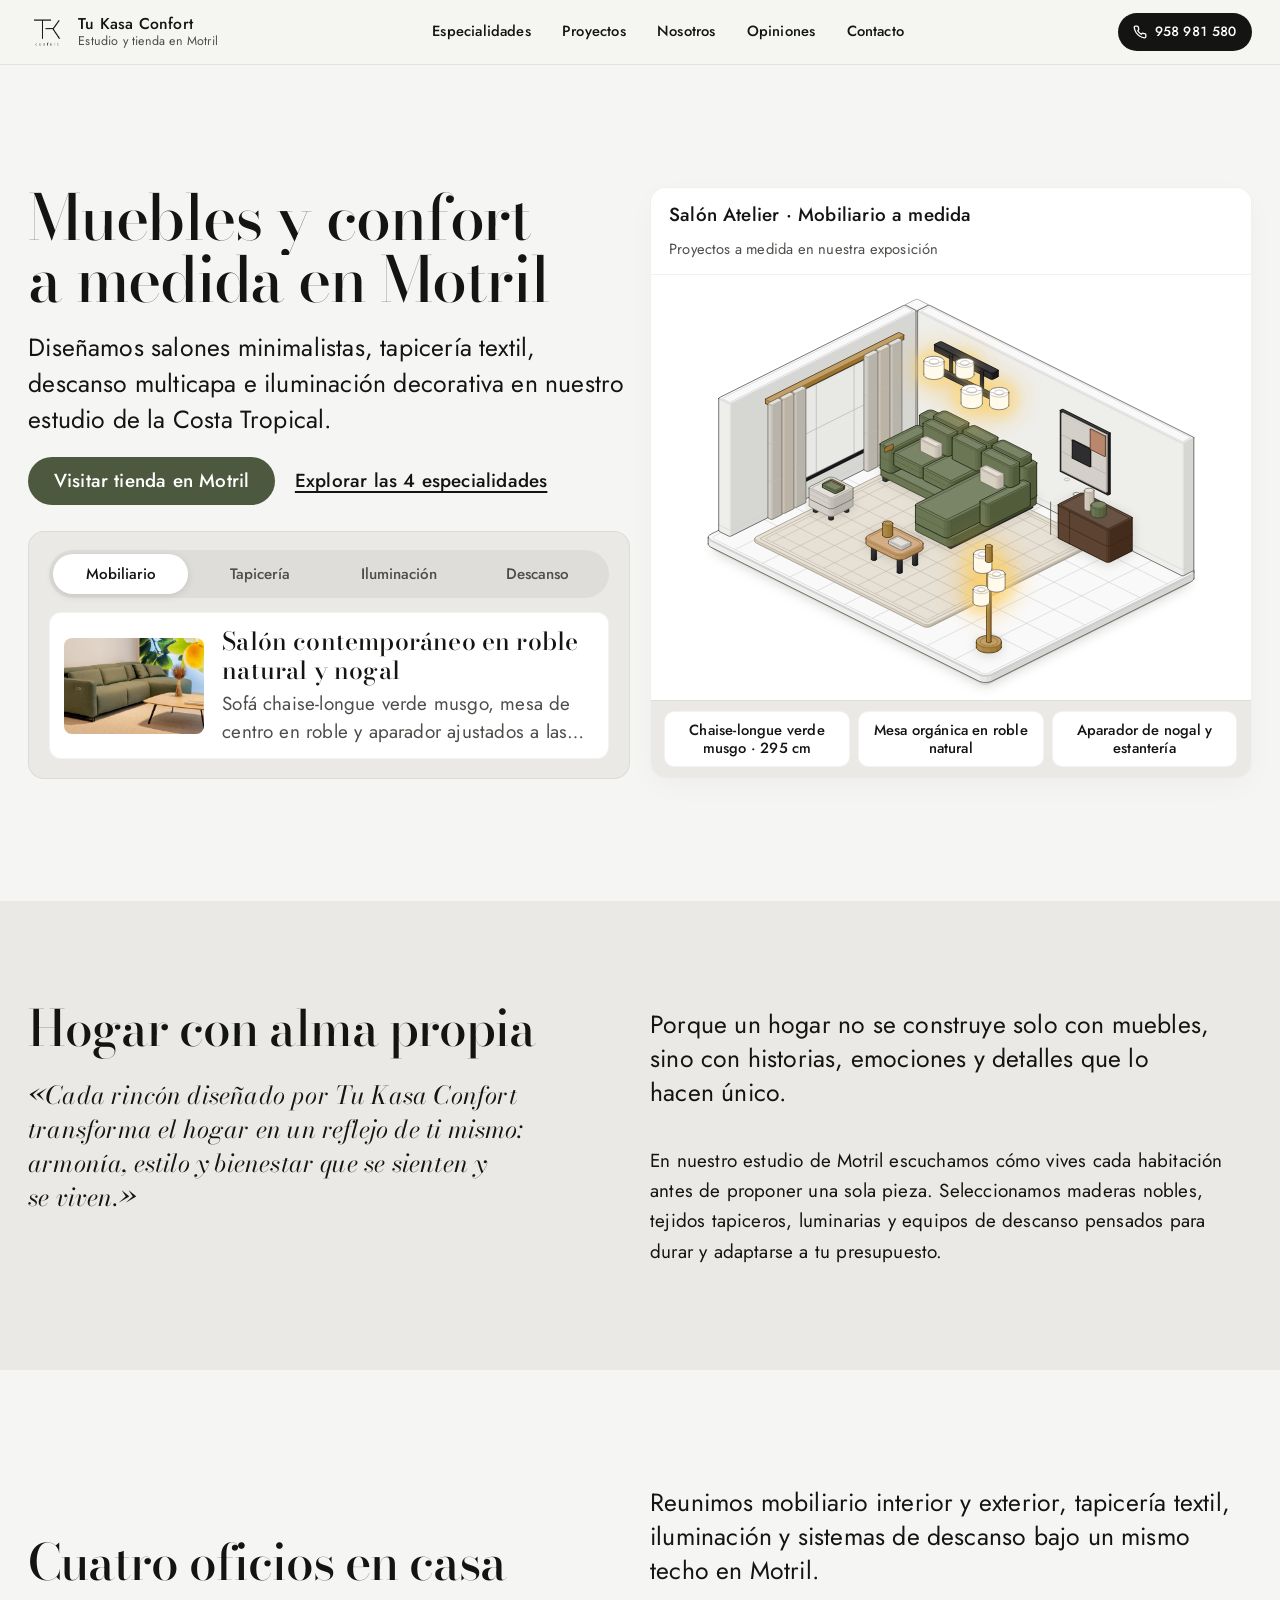
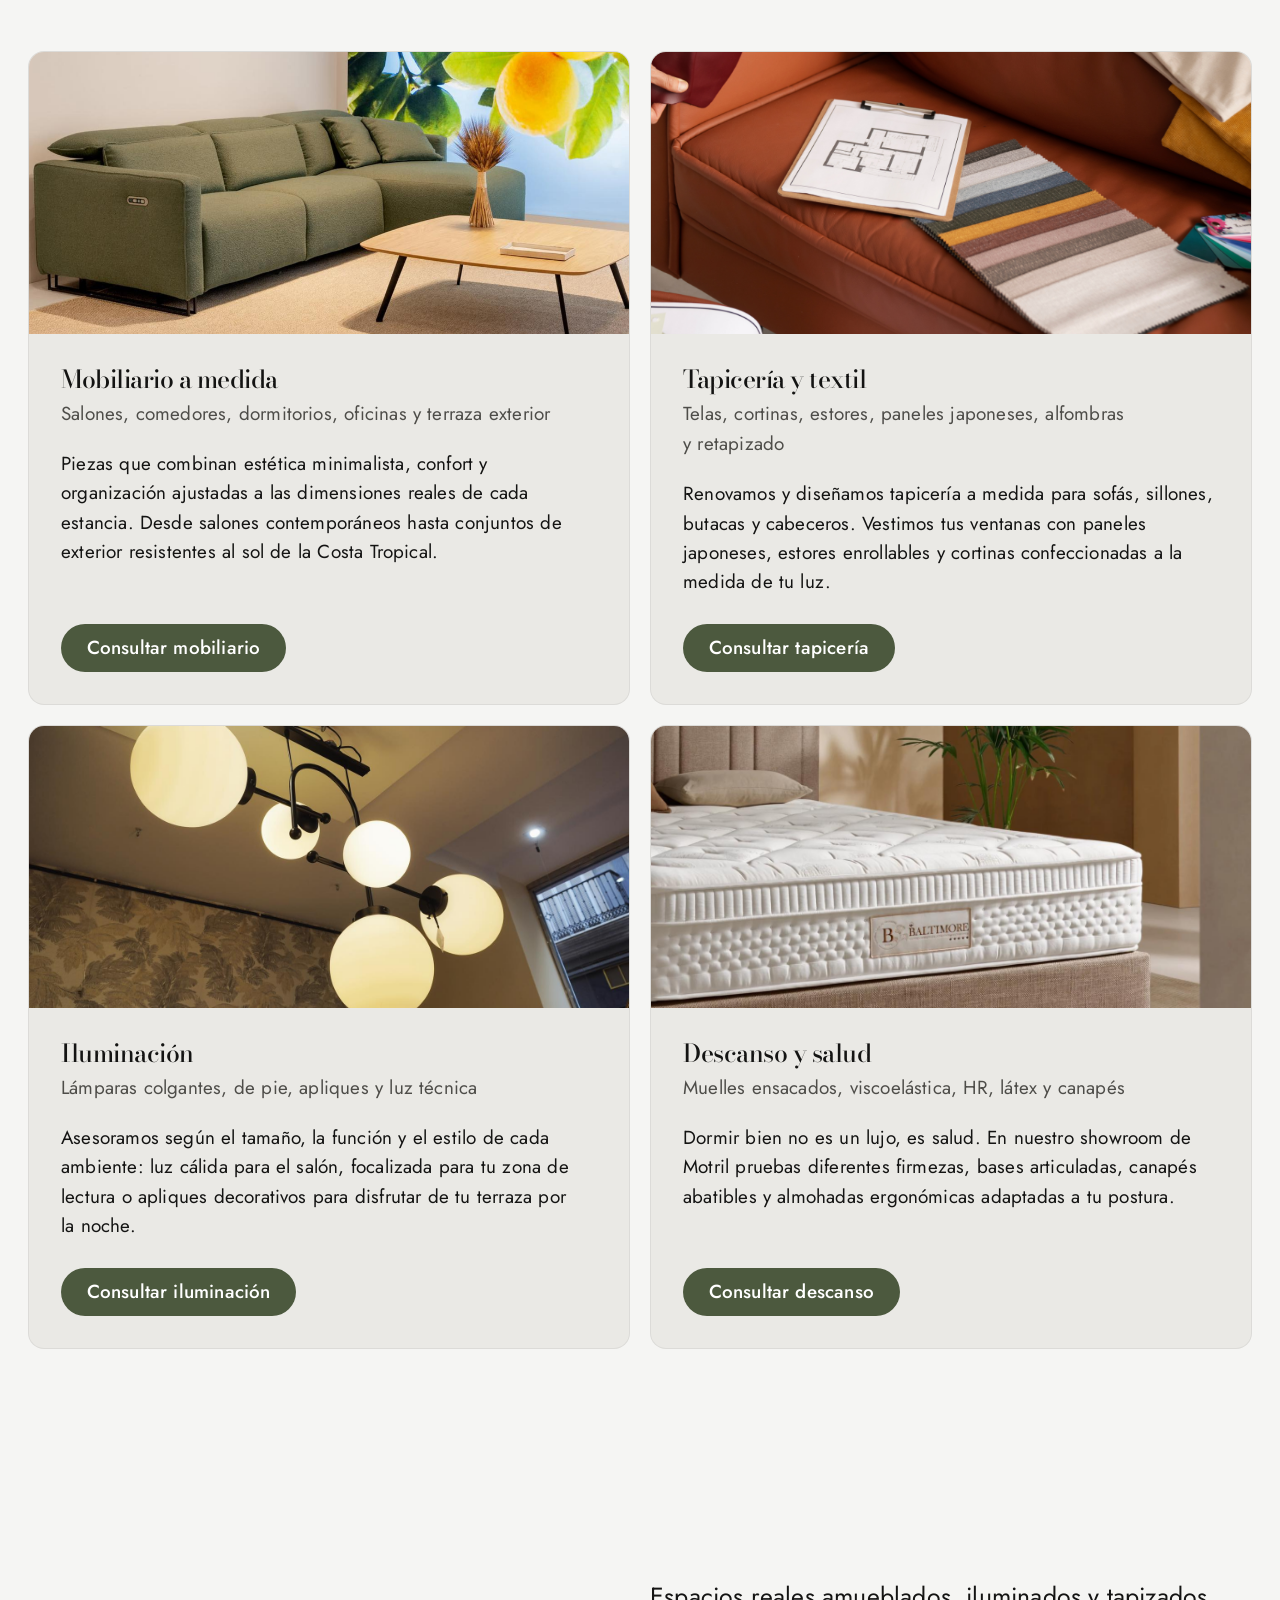
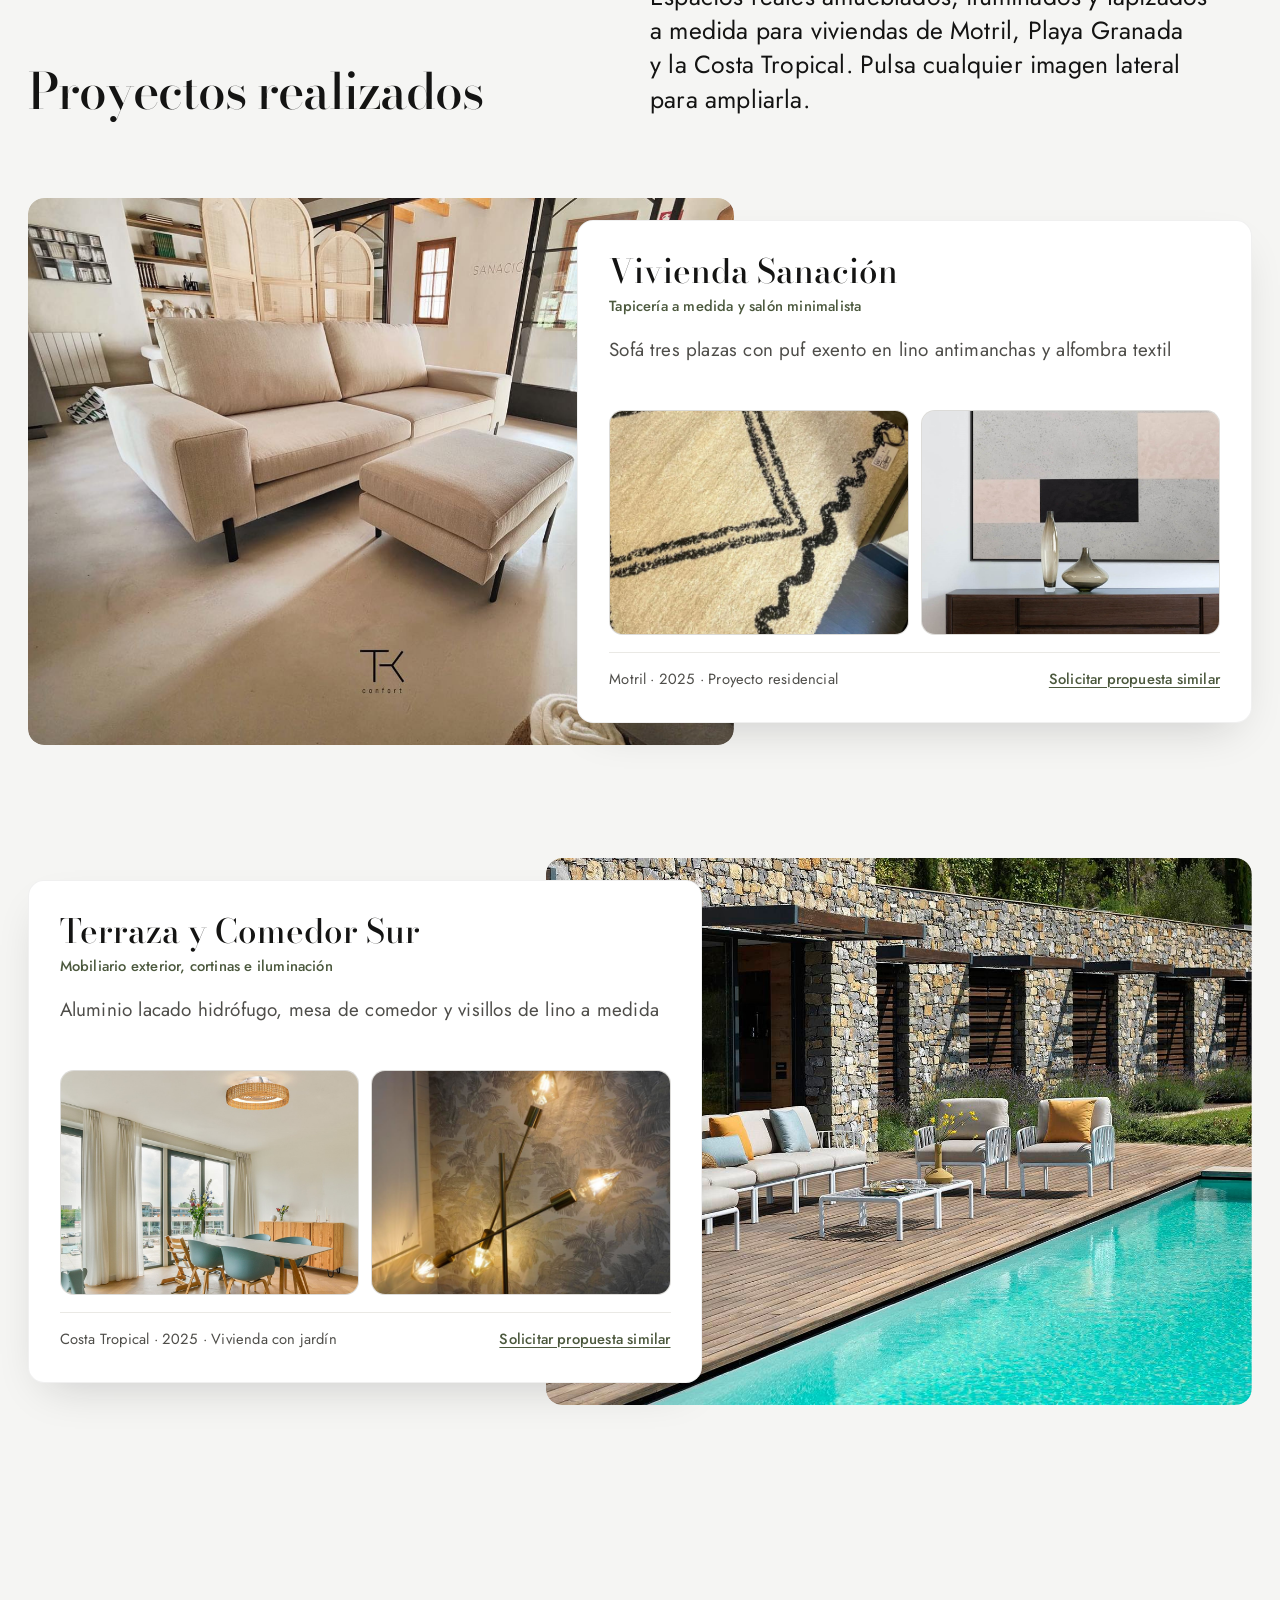
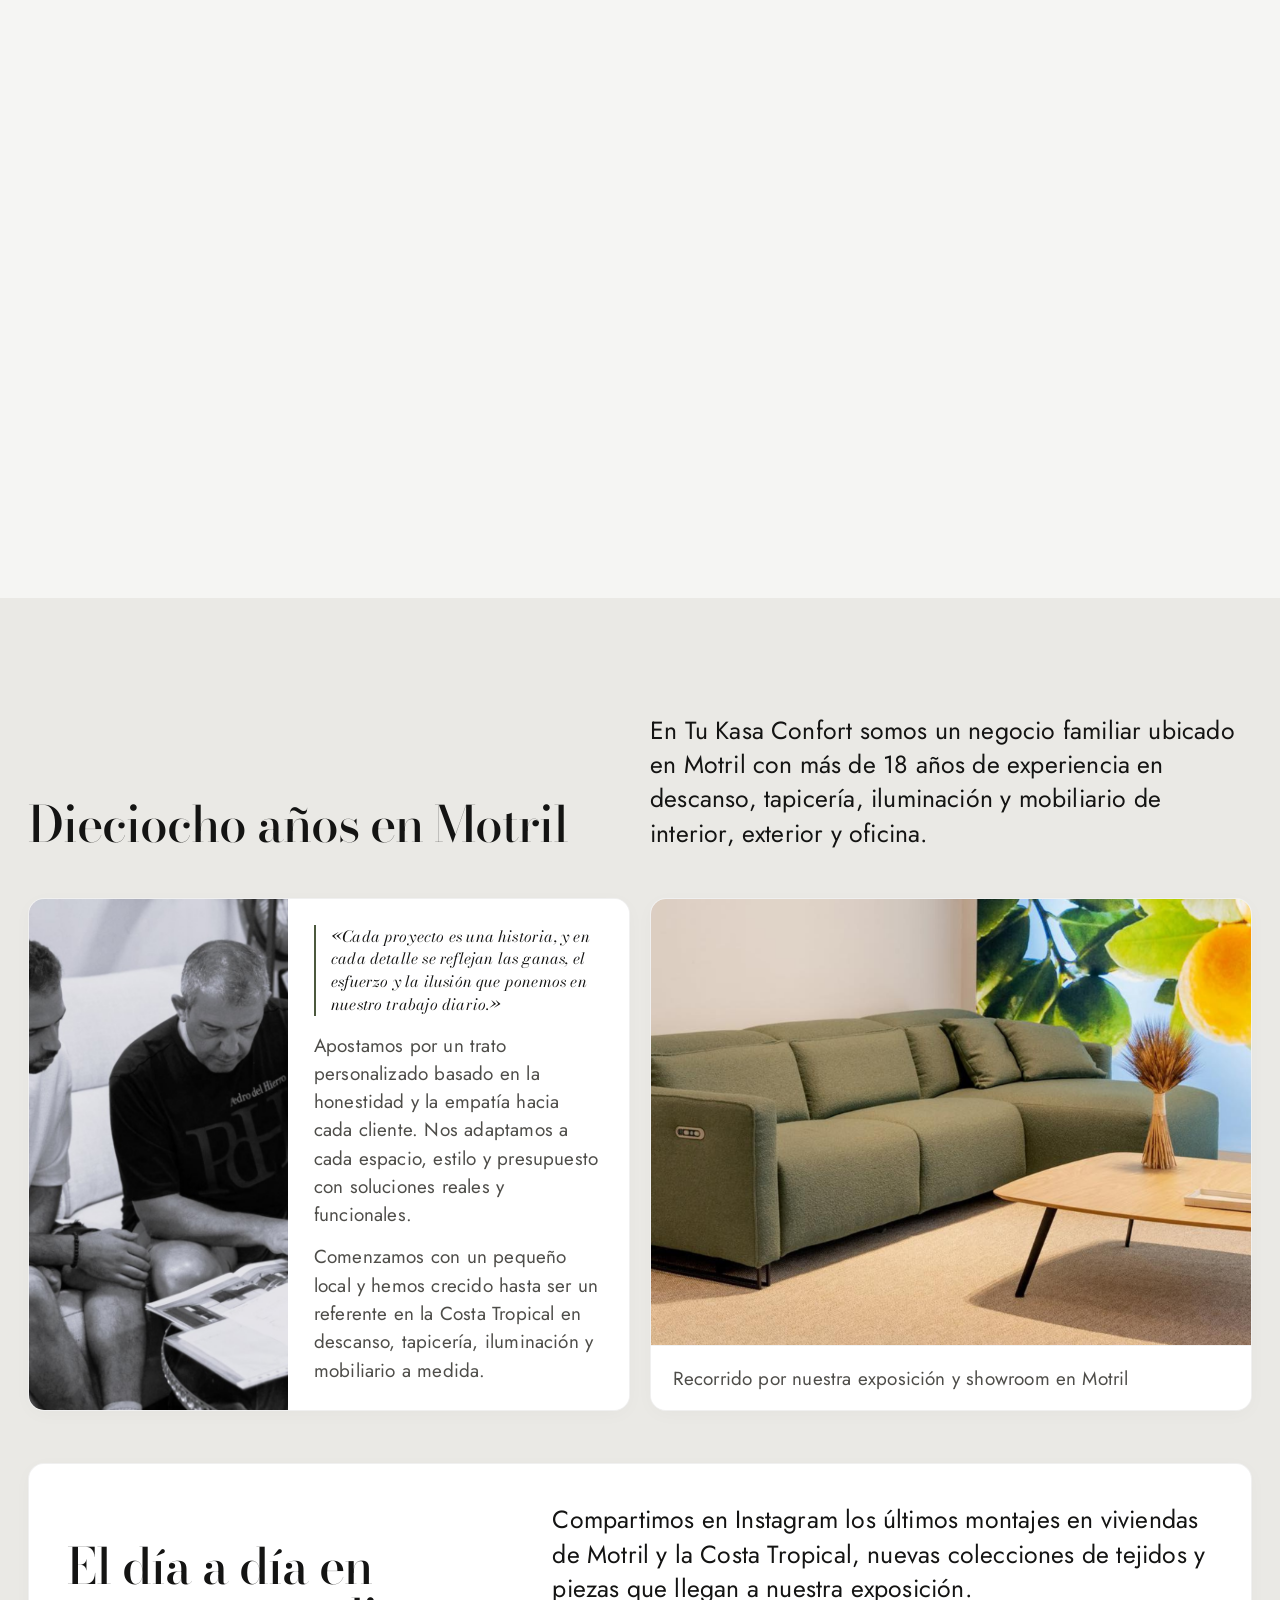
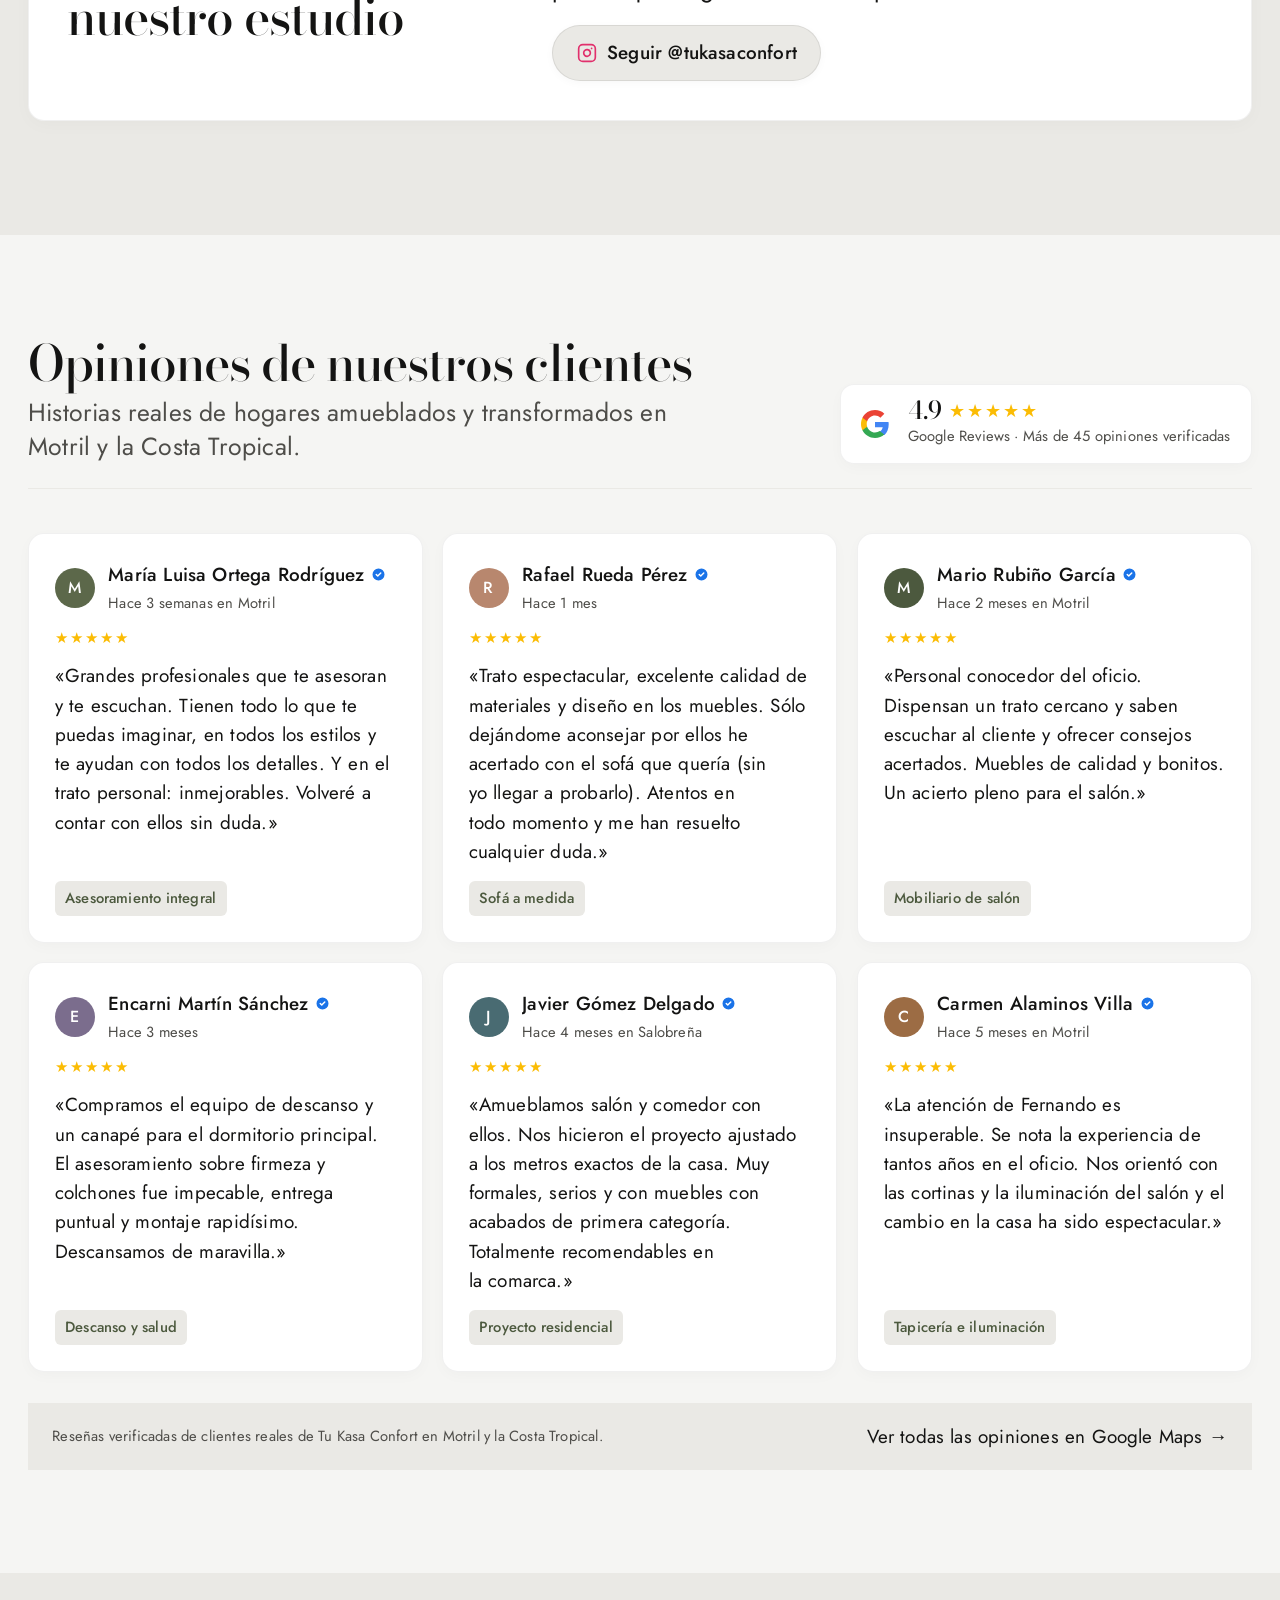
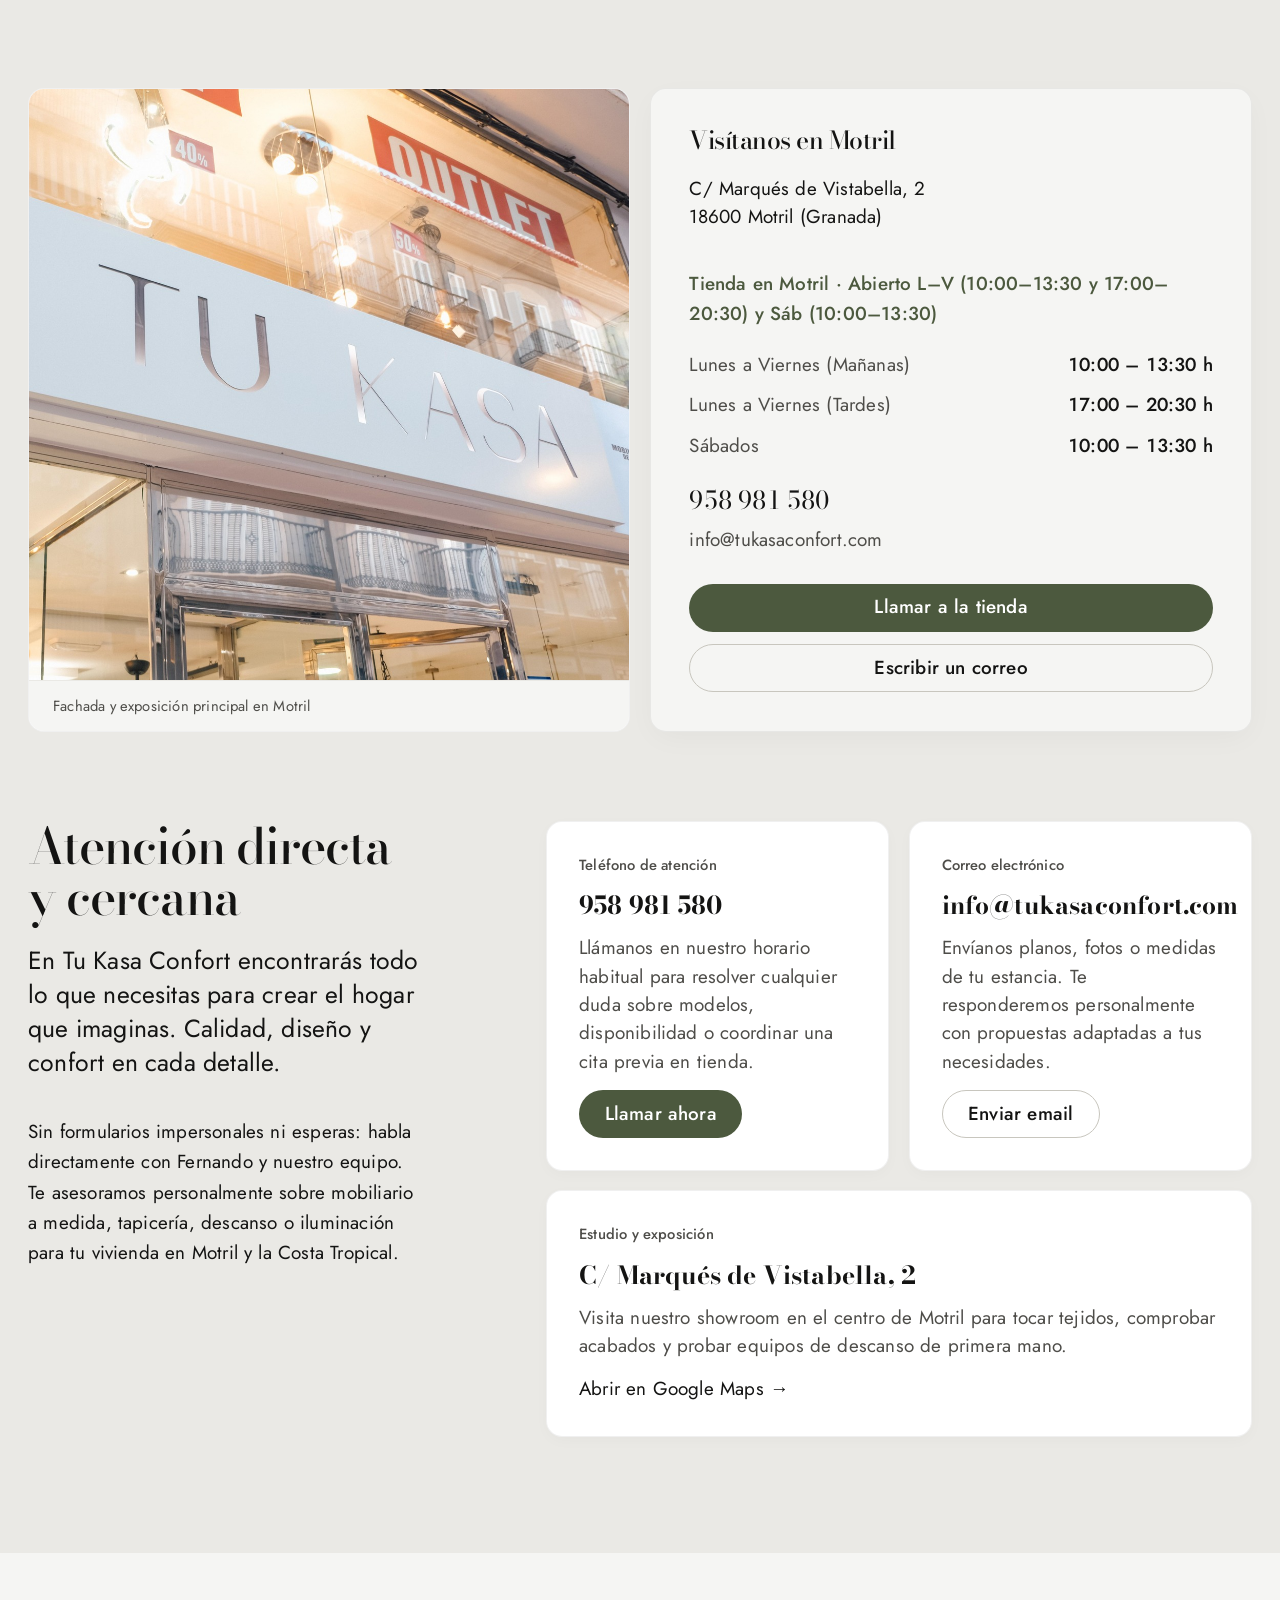
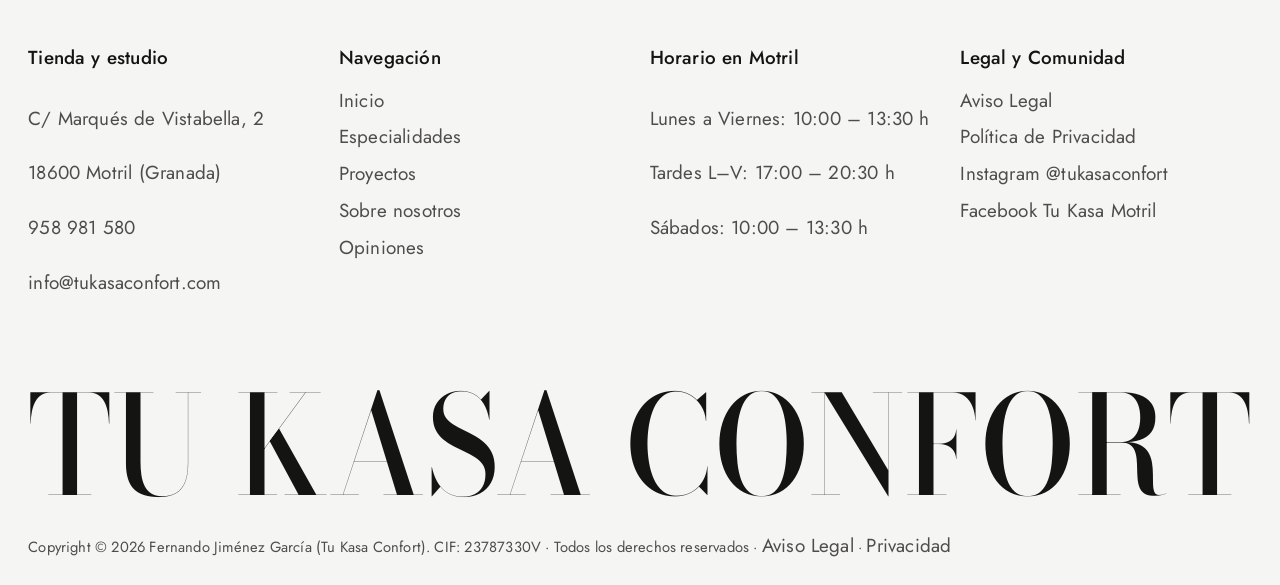
==== commit e0456f14: "Actualizar diseno: animaciones en portada, rediseño de proyectos, páginas legales y corrección de te" ====
--- a/index.html
+++ b/index.html
@@ -15,26 +15,37 @@
 </head>
 <body>
 
-  <!-- HERO: Apple-Style Interactive Architectural Stage & Minimalist Living Room Maquette -->
-  <header class="hero" id="inicio">
-    <div class="hero__top wrap">
-      <a href="#inicio" class="hero__letterhead" aria-label="Tu Kasa Confort Inicio">
-        <img src="assets/logo-transparente.png" alt="Logotipo TK Tu Kasa Confort" width="44" height="38" class="hero__logo">
-        <span class="hero__brand-stack">
-          <span>Tu Kasa Confort</span>
-          <span>Marqués de Vistabella, 2 · Motril</span>
+  <!-- SITE HEADER: Apple-Style Translucent Frosted Glass Sticky Bar -->
+  <header class="site-header" id="top-header">
+    <div class="site-header__bar wrap">
+      <a href="#inicio" class="site-header__letterhead" aria-label="Tu Kasa Confort Inicio">
+        <img src="assets/logo-transparente.png" alt="Logotipo TK Tu Kasa Confort" width="40" height="34" class="site-header__logo">
+        <span class="site-header__brand-stack">
+          <span class="site-header__brand-name">Tu Kasa Confort</span>
+          <span class="site-header__brand-sub">Estudio y tienda en Motril</span>
         </span>
       </a>
 
-      <nav class="hero__nav" aria-label="Navegación principal">
-        <a href="#especialidades" class="link is-current">Especialidades</a><span class="nav-sep" aria-hidden="true">,</span>
-        <a href="#proyectos" class="link">Proyectos</a><span class="nav-sep" aria-hidden="true">,</span>
-        <a href="#nosotros" class="link">Nosotros</a><span class="nav-sep" aria-hidden="true">,</span>
-        <a href="#opiniones" class="link">Opiniones</a><span class="nav-sep" aria-hidden="true">,</span>
-        <a href="#contacto" class="link">Contacto</a>
+      <nav class="site-header__nav" aria-label="Navegación principal">
+        <a href="#especialidades" class="site-nav__link">Especialidades</a>
+        <a href="#proyectos" class="site-nav__link">Proyectos</a>
+        <a href="#nosotros" class="site-nav__link">Nosotros</a>
+        <a href="#opiniones" class="site-nav__link">Opiniones</a>
+        <a href="#contacto" class="site-nav__link">Contacto</a>
       </nav>
+
+      <div class="site-header__actions">
+        <a href="tel:958981580" class="site-header__cta" aria-label="Llamar a Tu Kasa Confort Motril">
+          <svg width="14" height="14" viewBox="0 0 24 24" fill="none" stroke="currentColor" stroke-width="2.2" stroke-linecap="round" stroke-linejoin="round" aria-hidden="true"><path d="M22 16.92v3a2 2 0 0 1-2.18 2 19.79 19.79 0 0 1-8.63-3.07 19.5 19.5 0 0 1-6-6 19.79 19.79 0 0 1-3.07-8.67A2 2 0 0 1 4.11 2h3a2 2 0 0 1 2 1.72 12.84 12.84 0 0 0 .7 2.81 2 2 0 0 1-.45 2.11L8.09 9.91a16 16 0 0 0 6 6l1.27-1.27a2 2 0 0 1 2.11-.45 12.84 12.84 0 0 0 2.81.7A2 2 0 0 1 22 16.92z"></path></svg>
+          <span>958 981 580</span>
+        </a>
+      </div>
     </div>
-
+    <div class="header-progress" id="header-progress" aria-hidden="true"></div>
+  </header>
+
+  <!-- HERO: Apple-Style Interactive Architectural Stage & Minimalist Living Room Maquette -->
+  <section class="hero" id="inicio">
     <div class="hero__stage wrap grid">
       <div class="hero__editorial">
         <h1 class="display lines">
@@ -51,13 +62,12 @@
         <!-- Apple-Style Interactive Specialty Controller -->
         <div class="hero__console" data-ui aria-label="Control interactivo de la maqueta por especialidad">
           <div class="hero__console-header">
-            <div class="hero__craft-tabs" role="tablist" aria-label="Transformar maqueta según especialidad">
+            <div class="hero__craft-tabs" role="tablist" aria-label="Especialidades en el salón">
               <button type="button" class="hero__craft-btn is-active" role="tab" aria-selected="true" data-craft="mobiliario">Mobiliario</button>
               <button type="button" class="hero__craft-btn" role="tab" aria-selected="false" data-craft="tapiceria">Tapicería</button>
               <button type="button" class="hero__craft-btn" role="tab" aria-selected="false" data-craft="iluminacion">Iluminación</button>
               <button type="button" class="hero__craft-btn" role="tab" aria-selected="false" data-craft="descanso">Descanso</button>
             </div>
-            <button type="button" class="hero__autoplay-btn" id="hero-autoplay-toggle" aria-pressed="true">Pausar ciclo</button>
           </div>
 
           <div class="hero__craft-panel" id="hero-craft-panel" role="tabpanel">
@@ -65,8 +75,8 @@
               <img src="assets/slider-3.png" alt="Referencia real en exposición de Tu Kasa Confort" width="320" height="200" id="hero-craft-img" class="hero__craft-img">
             </div>
             <div class="hero__craft-copy">
-              <p class="hero__craft-title" id="hero-craft-title">Salón minimalista en bouclé y roble</p>
-              <p class="hero__craft-desc" id="hero-craft-desc">Sofá chaise-longue verde musgo, mesa de centro en roble natural y aparador de nogal ajustados al plano de tu salón.</p>
+              <p class="hero__craft-title" id="hero-craft-title">Salón contemporáneo en roble natural y nogal</p>
+              <p class="hero__craft-desc" id="hero-craft-desc">Sofá chaise-longue verde musgo, mesa de centro en roble y aparador ajustados a las dimensiones de tu hogar.</p>
             </div>
           </div>
         </div>
@@ -76,12 +86,13 @@
       <div class="hero__visual" data-ui>
         <div class="iso-stage">
           <div class="iso-stage__bar">
-            <span class="iso-stage__status" id="iso-stage-caption">Vista activa: Mobiliario de salón a medida</span>
-            <span class="iso-stage__hint">Pulsa cada oficio para animar la maqueta</span>
+            <span class="iso-stage__status" id="iso-stage-caption">Salón Atelier · Mobiliario a medida</span>
+            <span class="iso-stage__hint">Proyectos a medida en nuestra exposición</span>
           </div>
 
           <div class="iso-stage__canvas" id="iso-stage-canvas">
-            <svg data-specialty="mobiliario" xmlns="http://www.w3.org/2000/svg" id="tukasa-atelier-iso" class="iso-svg iso" data-theme="light" viewBox="0 0 920 680" width="920" height="680" role="img" aria-label="Salón minimalista isométrico de Tu Kasa Confort: sofá chaise-longue verde musgo, mesa de roble, aparador de nogal, cortinas de lino e iluminación opal"><style><![CDATA[
+            <svg data-specialty="mobiliario" xmlns="http://www.w3.org/2000/svg" id="tukasa-atelier-iso" class="iso-svg iso" data-theme="light" viewBox="65 30 790 620" width="790" height="620" role="img" aria-label="Salón minimalista isométrico de Tu Kasa Confort: sofá chaise-longue verde musgo, mesa de roble, aparador de nogal, cortinas de lino e iluminación opal"><style><![CDATA[
+
 .iso{
   --anatomy-page:#0b0b0b;--anatomy-card:#131313;--anatomy-text:#a3a3a3;--anatomy-strong:#e6e6e6;--anatomy-muted:#6e6e6e;
   --anatomy-paper:#131313;--anatomy-face:#1b1b1b;--anatomy-top:#1c1c1c;
@@ -189,8 +200,8 @@
 @media (max-width:560px){.iso-plate-corner[data-corner="hint"]{bottom:18px}}
 @media (prefers-reduced-motion:reduce){.iso-line[data-flow],.iso-dots circle[data-pulse]{animation:none}}
 
+
 #tukasa-atelier-iso.iso{--anatomy-paper:#f5f5f3;--anatomy-face:#f9f9f9;--anatomy-top:#f9f9f9;--anatomy-shade-0:#d6d6d3;--anatomy-shade-1:#dfdfdc;--anatomy-shade-2:#e7e7e4;--anatomy-shade-3:#eeeeeb;--anatomy-lit-top:#f9f9f9;--anatomy-lit-shade:#e8e8e5;--anatomy-hi:#222225;--anatomy-mid:#858589;--anatomy-lo:#aeaeb2;--anatomy-faint:#ceced0;--anatomy-halo:#85857a;--anatomy-dot:#353539;--anatomy-card:#f5f5f3;--anatomy-page:#f5f5f3}
-
 #tukasa-atelier-iso .ac-moss{--anatomy-paper:#626d4c;--anatomy-face:#77825f;--anatomy-top:#7a8467;--anatomy-shade-0:#525c3b;--anatomy-shade-1:#5a6543;--anatomy-shade-2:#626d4c;--anatomy-shade-3:#6b7654;--anatomy-lit-top:#848c74;--anatomy-lit-shade:#687351;--anatomy-hi:#070b00;--anatomy-mid:#2b3318;--anatomy-lo:#475131;--anatomy-faint:#576241;--anatomy-lit:#010200;--anatomy-dot:#0a1001}
 #tukasa-atelier-iso .ac-oak{--anatomy-paper:#be9463;--anatomy-face:#d5a978;--anatomy-top:#d3ae85;--anatomy-shade-0:#ab8251;--anatomy-shade-1:#b58b5a;--anatomy-shade-2:#be9463;--anatomy-shade-3:#c89d6c;--anatomy-lit-top:#d8b997;--anatomy-lit-shade:#c59a69;--anatomy-hi:#412908;--anatomy-mid:#7a572d;--anatomy-lo:#9f7645;--anatomy-faint:#b18857;--anatomy-lit:#291702;--anatomy-dot:#472e0e}
 #tukasa-atelier-iso .ac-walnut{--anatomy-paper:#543b2a;--anatomy-face:#674e3d;--anatomy-top:#685243;--anatomy-shade-0:#432c1b;--anatomy-shade-1:#4b3323;--anatomy-shade-2:#543b2a;--anatomy-shade-3:#5c4332;--anatomy-lit-top:#6d5b4f;--anatomy-lit-shade:#59402f;--anatomy-hi:#130601;--anatomy-mid:#1b0900;--anatomy-lo:#382212;--anatomy-faint:#483120;--anatomy-lit:#050100;--anatomy-dot:#170902}
@@ -201,177 +212,42 @@
 #tukasa-atelier-iso .ac-opal{--anatomy-paper:#cfc7b3;--anatomy-face:#e5dec9;--anatomy-top:#e8e1cf;--anatomy-shade-0:#bbb4a0;--anatomy-shade-1:#c5bda9;--anatomy-shade-2:#cfc7b3;--anatomy-shade-3:#d8d1bc;--anatomy-lit-top:#f0ebdc;--anatomy-lit-shade:#d5cdb9;--anatomy-hi:#575246;--anatomy-mid:#8c8675;--anatomy-lo:#afa794;--anatomy-faint:#c2baa6;--anatomy-lit:#413d33;--anatomy-dot:#5c584b}
 #tukasa-atelier-iso .ac-iron{--anatomy-paper:#262628;--anatomy-face:#38383a;--anatomy-top:#3a3a3c;--anatomy-shade-0:#18181a;--anatomy-shade-1:#1f1f21;--anatomy-shade-2:#262628;--anatomy-shade-3:#2e2e30;--anatomy-lit-top:#424244;--anatomy-lit-shade:#2b2b2d;--anatomy-hi:#09090a;--anatomy-mid:#010101;--anatomy-lo:#0f0f11;--anatomy-faint:#1d1d1f;--anatomy-lit:#020202;--anatomy-dot:#0d0d0e}
 
-@keyframes am-float{0%,100%{transform:translate(0,0)}50%{transform:translate(var(--am-dx,0),var(--am-dy,0))}}
-@keyframes am-pulse{0%,100%{opacity:var(--am-min,.35)}50%{opacity:1}}
-@keyframes am-blink{0%,100%{opacity:var(--am-min,.15)}8%,30%{opacity:1}}
-@keyframes am-shadow{0%,100%{opacity:1}50%{opacity:var(--am-min,.6)}}
-.am-float{animation:am-float var(--am-period,6s) cubic-bezier(.45,0,.55,1) var(--am-delay,0s) infinite}
-.am-pulse{animation:am-pulse var(--am-period,3.2s) cubic-bezier(.45,0,.55,1) var(--am-delay,0s) infinite}
-.am-blink{animation:am-blink var(--am-period,2.4s) linear var(--am-delay,0s) infinite}
-.am-shadow{animation:am-shadow var(--am-period,6s) cubic-bezier(.45,0,.55,1) var(--am-delay,0s) infinite}
-@keyframes am-spin{to{transform:rotate(360deg)}}
-.am-spin{transform-box:view-box;transform-origin:0 0;animation:am-spin var(--am-period,1.6s) linear var(--am-delay,0s) infinite var(--am-dir,normal)}
-@keyframes am-swing{0%,100%{transform:rotate(var(--am-a0,-10deg))}50%{transform:rotate(var(--am-a1,10deg))}}
-.am-swing{transform-box:view-box;transform-origin:0 0;animation:am-swing var(--am-period,3s) cubic-bezier(.45,0,.55,1) var(--am-delay,0s) infinite}
-@keyframes am-press-k{0%,8%{transform:translate(0,0)}12%,20%{transform:translate(var(--am-dx,0),var(--am-dy,0))}28%,100%{transform:translate(0,0)}}
-.am-press{animation:am-press-k var(--am-period,2.4s) cubic-bezier(.3,0,.3,1) var(--am-delay,0s) infinite}
-@keyframes am-draw{0%{stroke-dashoffset:1;opacity:1}45%,88%{stroke-dashoffset:0;opacity:1}100%{stroke-dashoffset:0;opacity:0}}
-.am-draw{stroke-dasharray:1;stroke-dashoffset:1;animation:am-draw var(--am-period,6s) cubic-bezier(.4,0,.2,1) var(--am-delay,0s) infinite}
-@keyframes am-loop{from{transform:translate(0,0)}to{transform:translate(var(--am-dx,0),var(--am-dy,0))}}
-.am-loop{animation:am-loop var(--am-period,3s) linear var(--am-delay,0s) infinite}
-@media (prefers-reduced-motion:reduce){.am-float,.am-pulse,.am-blink,.am-shadow,.am-spin,.am-swing,.am-press,.am-loop{animation:none}.am-draw{animation:none;stroke-dashoffset:0}.am-flip{animation:none!important}.am-flip-rest{visibility:visible!important}}
-
 
 #tukasa-atelier-iso .iso-part {
-  transition:
-    transform 720ms cubic-bezier(0.32, 0.72, 0, 1),
-    opacity 540ms cubic-bezier(0.32, 0.72, 0, 1),
-    filter 540ms cubic-bezier(0.32, 0.72, 0, 1);
-  transform-box: fill-box;
-  transform-origin: center center;
+  opacity: 1 !important;
+  filter: none !important;
+  transform: none !important;
+  transition: none !important;
+}
+#tukasa-atelier-iso .iso-part--descanso-visco,
+#tukasa-atelier-iso .iso-part--descanso-springs {
+  display: none !important;
 }
 #tukasa-atelier-iso .iso-light-bloom {
-  opacity: 0;
-  transition: opacity 540ms cubic-bezier(0.32, 0.72, 0, 1);
+  opacity: 1 !important;
   pointer-events: none;
 }
-
-/* 1. MOBILIARIO: Sofa chaise-longue, oak coffee table & walnut sideboard + art stand out vividly; textiles & lamps recede */
-#tukasa-atelier-iso[data-specialty="mobiliario"] .iso-part--sofa-base,
-#tukasa-atelier-iso[data-specialty="mobiliario"] .iso-part--sofa-frame,
-#tukasa-atelier-iso[data-specialty="mobiliario"] .iso-part--sofa-arm-l,
-#tukasa-atelier-iso[data-specialty="mobiliario"] .iso-part--chaise,
-#tukasa-atelier-iso[data-specialty="mobiliario"] .iso-part--descanso-top,
-#tukasa-atelier-iso[data-specialty="mobiliario"] .iso-part--cushions {
-  opacity: 1;
-  filter: saturate(1.18);
-  transform: translateY(-4px);
+#tukasa-atelier-iso .ac-opal {
+  --anatomy-paper: #fff6d9;
+  --anatomy-face: #ffffff;
+  --anatomy-top: #ffffff;
+  --anatomy-lit-top: #ffffff;
+  --anatomy-lit-shade: #fffaea;
+  filter: drop-shadow(0 0 8px rgba(255, 215, 110, 0.55));
 }
-#tukasa-atelier-iso[data-specialty="mobiliario"] .iso-part--table {
-  opacity: 1;
-  filter: saturate(1.22);
-  transform: translateY(-7px) scale(1.04);
-}
-#tukasa-atelier-iso[data-specialty="mobiliario"] .iso-part--credenza {
-  opacity: 1;
-  filter: saturate(1.22);
-  transform: translateY(-7px) scale(1.04);
-}
-#tukasa-atelier-iso[data-specialty="mobiliario"] .iso-part--tapiceria,
-#tukasa-atelier-iso[data-specialty="mobiliario"] .iso-part--curtains,
-#tukasa-atelier-iso[data-specialty="mobiliario"] .iso-part--iluminacion,
-#tukasa-atelier-iso[data-specialty="mobiliario"] .iso-part--rug,
-#tukasa-atelier-iso[data-specialty="mobiliario"] .iso-part--descanso-visco,
-#tukasa-atelier-iso[data-specialty="mobiliario"] .iso-part--descanso-springs {
-  opacity: 0.24;
-  filter: saturate(0.25);
-}
-
-/* 2. TAPICERÍA: Curtains, upholstered pouf + swatch deck, woven rug & throw cushions pop; wood furniture & lamps fade */
-#tukasa-atelier-iso[data-specialty="tapiceria"] .iso-part--curtains {
-  opacity: 1;
-  filter: saturate(1.25);
-  transform: translate(10px, 5px) scale(1.03);
-}
-#tukasa-atelier-iso[data-specialty="tapiceria"] .iso-part--tapiceria {
-  opacity: 1;
-  filter: saturate(1.28);
-  transform: translate(4px, -10px) scale(1.07);
-}
-#tukasa-atelier-iso[data-specialty="tapiceria"] .iso-part--rug {
-  opacity: 1;
-  filter: saturate(1.22);
-}
-#tukasa-atelier-iso[data-specialty="tapiceria"] .iso-part--cushions {
-  opacity: 1;
-  filter: saturate(1.25);
-  transform: translateY(-10px) scale(1.05);
-}
-#tukasa-atelier-iso[data-specialty="tapiceria"] .iso-part--credenza,
-#tukasa-atelier-iso[data-specialty="tapiceria"] .iso-part--iluminacion,
-#tukasa-atelier-iso[data-specialty="tapiceria"] .iso-part--table,
-#tukasa-atelier-iso[data-specialty="tapiceria"] .iso-part--sofa-base,
-#tukasa-atelier-iso[data-specialty="tapiceria"] .iso-part--sofa-frame,
-#tukasa-atelier-iso[data-specialty="tapiceria"] .iso-part--sofa-arm-l,
-#tukasa-atelier-iso[data-specialty="tapiceria"] .iso-part--descanso-top,
-#tukasa-atelier-iso[data-specialty="tapiceria"] .iso-part--descanso-visco,
-#tukasa-atelier-iso[data-specialty="tapiceria"] .iso-part--descanso-springs,
-#tukasa-atelier-iso[data-specialty="tapiceria"] .iso-part--chaise {
-  opacity: 0.14;
-  filter: saturate(0.12);
-}
-
-/* 3. ILUMINACIÓN: Chandelier & brass floor lamp shine with golden halos; all furniture & textiles dim strongly */
-#tukasa-atelier-iso[data-specialty="iluminacion"] .iso-part--iluminacion {
-  transform: translateY(8px) scale(1.05);
-  opacity: 1;
-  filter: saturate(1.3);
-}
-#tukasa-atelier-iso[data-specialty="iluminacion"] .iso-light-bloom {
-  opacity: 1;
-}
-#tukasa-atelier-iso[data-specialty="iluminacion"] .iso-part--sofa-base,
-#tukasa-atelier-iso[data-specialty="iluminacion"] .iso-part--sofa-frame,
-#tukasa-atelier-iso[data-specialty="iluminacion"] .iso-part--sofa-arm-l,
-#tukasa-atelier-iso[data-specialty="iluminacion"] .iso-part--descanso-top,
-#tukasa-atelier-iso[data-specialty="iluminacion"] .iso-part--descanso-visco,
-#tukasa-atelier-iso[data-specialty="iluminacion"] .iso-part--descanso-springs,
-#tukasa-atelier-iso[data-specialty="iluminacion"] .iso-part--chaise,
-#tukasa-atelier-iso[data-specialty="iluminacion"] .iso-part--cushions,
-#tukasa-atelier-iso[data-specialty="iluminacion"] .iso-part--table,
-#tukasa-atelier-iso[data-specialty="iluminacion"] .iso-part--credenza,
-#tukasa-atelier-iso[data-specialty="iluminacion"] .iso-part--tapiceria,
-#tukasa-atelier-iso[data-specialty="iluminacion"] .iso-part--curtains,
-#tukasa-atelier-iso[data-specialty="iluminacion"] .iso-part--rug {
-  opacity: 0.14;
-  filter: saturate(0.12);
-}
-
-/* 4. DESCANSO: 3D Exploded Cutaway of the Pocket-Spring & Viscoelastic Core stands out; everything else fades out */
-#tukasa-atelier-iso[data-specialty="descanso"] .iso-part--descanso-top {
-  opacity: 1;
-  filter: saturate(1.25);
-  transform: translateY(-56px) scale(1.03);
-}
-#tukasa-atelier-iso[data-specialty="descanso"] .iso-part--descanso-visco {
-  opacity: 1;
-  filter: saturate(1.3);
-  transform: translateY(-28px) scale(1.03);
-}
-#tukasa-atelier-iso[data-specialty="descanso"] .iso-part--descanso-springs {
-  opacity: 1;
-  filter: saturate(1.3);
-  transform: scale(1.03);
-}
-#tukasa-atelier-iso[data-specialty="descanso"] .iso-part--sofa-base,
-#tukasa-atelier-iso[data-specialty="descanso"] .iso-part--chaise {
-  opacity: 0.85;
-}
-#tukasa-atelier-iso[data-specialty="descanso"] .iso-part--sofa-frame,
-#tukasa-atelier-iso[data-specialty="descanso"] .iso-part--sofa-arm-l,
-#tukasa-atelier-iso[data-specialty="descanso"] .iso-part--cushions,
-#tukasa-atelier-iso[data-specialty="descanso"] .iso-part--table,
-#tukasa-atelier-iso[data-specialty="descanso"] .iso-part--tapiceria,
-#tukasa-atelier-iso[data-specialty="descanso"] .iso-part--iluminacion,
-#tukasa-atelier-iso[data-specialty="descanso"] .iso-part--credenza,
-#tukasa-atelier-iso[data-specialty="descanso"] .iso-part--curtains,
-#tukasa-atelier-iso[data-specialty="descanso"] .iso-part--rug {
-  opacity: 0.13;
-  filter: saturate(0.1);
-  transform: translateY(4px);
-}
-]]></style><g data-art=""><g class="iso-solid"><path class="iso-halo" d="M128.7 460.8L128.9 460L129.3 459.2L130.1 458.6L131 458L443.3 301.9L444.5 301.4L445.8 301L447.3 300.8L448.8 300.7L450.4 300.8L451.9 301L453.2 301.4L454.4 301.9L789 469.1L789.9 469.7L790.7 470.4L791.1 471.1L791.3 471.9L791.3 478.7L791.1 479.5L790.7 480.2L789.9 480.9L789 481.5L476.7 637.6L475.5 638.1L474.2 638.5L472.7 638.7L471.2 638.8L469.6 638.7L468.1 638.5L466.8 638.1L465.6 637.6L131 470.4L130.1 469.8L129.3 469.1L128.9 468.4L128.7 467.6Z"/><path class="iso-fill" d="M128.7 460.8L128.9 460L129.3 459.2L130.1 458.6L131 458L443.3 301.9L444.5 301.4L445.8 301L447.3 300.8L448.8 300.7L450.4 300.8L451.9 301L453.2 301.4L454.4 301.9L789 469.1L789.9 469.7L790.7 470.4L791.1 471.1L791.3 471.9L791.3 478.7L791.1 479.5L790.7 480.2L789.9 480.9L789 481.5L476.7 637.6L475.5 638.1L474.2 638.5L472.7 638.7L471.2 638.8L469.6 638.7L468.1 638.5L466.8 638.1L465.6 637.6L131 470.4L130.1 469.8L129.3 469.1L128.9 468.4L128.7 467.6Z"/><path class="iso-shade" data-shade="0" d="M791.3 478.7L791.1 479.5L791.1 472.7L791.3 471.9ZM791.1 479.5L790.7 480.2L790.7 473.4L791.1 472.7ZM790.7 480.2L789.9 480.9L789.9 474.1L790.7 473.4ZM789.9 480.9L789 481.5L789 474.7L789.9 474.1ZM789 481.5L476.7 637.6L476.7 630.8L789 474.7ZM476.7 637.6L475.5 638.1L475.5 631.3L476.7 630.8Z"/><path class="iso-shade" data-shade="1" d="M475.5 638.1L474.2 638.5L474.2 631.7L475.5 631.3ZM474.2 638.5L472.7 638.7L472.7 631.9L474.2 631.7ZM472.7 638.7L471.2 638.8L471.2 632L472.7 631.9Z"/><path class="iso-shade" data-shade="2" d="M471.2 638.8L469.6 638.7L469.6 631.9L471.2 632ZM469.6 638.7L468.1 638.5L468.1 631.7L469.6 631.9ZM468.1 638.5L466.8 638.1L466.8 631.3L468.1 631.7Z"/><path class="iso-shade" data-shade="3" d="M466.8 638.1L465.6 637.6L465.6 630.8L466.8 631.3ZM465.6 637.6L131 470.4L131 463.5L465.6 630.8ZM131 470.4L130.1 469.8L130.1 462.9L131 463.5ZM130.1 469.8L129.3 469.1L129.3 462.3L130.1 462.9ZM129.3 469.1L128.9 468.4L128.9 461.5L129.3 462.3ZM128.9 468.4L128.7 467.6L128.7 460.8L128.9 461.5Z"/><path class="iso-top" d="M789 469.1L789.9 469.7L790.7 470.4L791.1 471.1L791.3 471.9L791.1 472.7L790.7 473.4L789.9 474.1L789 474.7L476.7 630.8L475.5 631.3L474.2 631.7L472.7 631.9L471.2 632L469.6 631.9L468.1 631.7L466.8 631.3L465.6 630.8L131 463.5L130.1 462.9L129.3 462.3L128.9 461.5L128.7 460.8L128.9 460L129.3 459.2L130.1 458.6L131 458L443.3 301.9L444.5 301.4L445.8 301L447.3 300.8L448.8 300.7L450.4 300.8L451.9 301L453.2 301.4L454.4 301.9Z"/><path class="iso-line iso-crease" data-tone="faint" d="M791.3 471.9L791.1 472.7L790.7 473.4L789.9 474.1L789 474.7L476.7 630.8L475.5 631.3L474.2 631.7L472.7 631.9L471.2 632L469.6 631.9L468.1 631.7L466.8 631.3L465.6 630.8L131 463.5L130.1 462.9L129.3 462.3L128.9 461.5L128.7 460.8"/><path class="iso-line iso-edge" data-tone="lo" d="M128.7 460.8L128.9 460L129.3 459.2L130.1 458.6L131 458L443.3 301.9L444.5 301.4L445.8 301L447.3 300.8L448.8 300.7L450.4 300.8L451.9 301L453.2 301.4L454.4 301.9L789 469.1L789.9 469.7L790.7 470.4L791.1 471.1L791.3 471.9M791.3 478.7L791.1 479.5L790.7 480.2L789.9 480.9L789 481.5L476.7 637.6L475.5 638.1L474.2 638.5L472.7 638.7L471.2 638.8L469.6 638.7L468.1 638.5L466.8 638.1L465.6 637.6L131 470.4L130.1 469.8L129.3 469.1L128.9 468.4L128.7 467.6M791.3 471.9L791.3 478.7M128.7 460.8L128.7 467.6"/></g><g class="iso-solid"><path class="iso-fill" d="M120.8 450.5L121.2 449L122 447.5L123.5 446.1L125.5 444.9L437.7 288.8L440.1 287.8L442.8 287.1L445.8 286.7L448.8 286.5L451.9 286.7L454.9 287.1L457.6 287.8L460 288.8L794.5 456.1L796.5 457.3L798 458.6L798.8 460.1L799.2 461.7L799.2 471.9L798.8 473.4L798 474.9L796.5 476.3L794.5 477.5L482.3 633.6L479.9 634.6L477.2 635.3L474.2 635.8L471.2 635.9L468.1 635.8L465.1 635.3L462.4 634.6L460 633.6L125.5 466.3L123.5 465.1L122 463.8L121.2 462.3L120.8 460.8Z"/><path class="iso-shade" data-shade="0" d="M799.2 471.9L798.8 473.4L798.8 463.2L799.2 461.7ZM798.8 473.4L798 474.9L798 464.7L798.8 463.2ZM798 474.9L796.5 476.3L796.5 466L798 464.7ZM796.5 476.3L794.5 477.5L794.5 467.2L796.5 466ZM794.5 477.5L482.3 633.6L482.3 623.4L794.5 467.2ZM482.3 633.6L479.9 634.6L479.9 624.3L482.3 623.4Z"/><path class="iso-shade" data-shade="1" d="M479.9 634.6L477.2 635.3L477.2 625.1L479.9 624.3ZM477.2 635.3L474.2 635.8L474.2 625.5L477.2 625.1ZM474.2 635.8L471.2 635.9L471.2 625.7L474.2 625.5Z"/><path class="iso-shade" data-shade="2" d="M471.2 635.9L468.1 635.8L468.1 625.5L471.2 625.7ZM468.1 635.8L465.1 635.3L465.1 625.1L468.1 625.5ZM465.1 635.3L462.4 634.6L462.4 624.3L465.1 625.1Z"/><path class="iso-shade" data-shade="3" d="M462.4 634.6L460 633.6L460 623.4L462.4 624.3ZM460 633.6L125.5 466.3L125.5 456.1L460 623.4ZM125.5 466.3L123.5 465.1L123.5 454.9L125.5 456.1ZM123.5 465.1L122 463.8L122 453.5L123.5 454.9ZM122 463.8L121.2 462.3L121.2 452L122 453.5ZM121.2 462.3L120.8 460.8L120.8 450.5L121.2 452Z"/><path class="iso-top" d="M794.5 456.1L796.5 457.3L798 458.6L798.8 460.1L799.2 461.7L798.8 463.2L798 464.7L796.5 466L794.5 467.2L482.3 623.4L479.9 624.3L477.2 625.1L474.2 625.5L471.2 625.7L468.1 625.5L465.1 625.1L462.4 624.3L460 623.4L125.5 456.1L123.5 454.9L122 453.5L121.2 452L120.8 450.5L121.2 449L122 447.5L123.5 446.1L125.5 444.9L437.7 288.8L440.1 287.8L442.8 287.1L445.8 286.7L448.8 286.5L451.9 286.7L454.9 287.1L457.6 287.8L460 288.8Z"/><path class="iso-line iso-crease" data-tone="lo" d="M799.2 461.7L798.8 463.2L798 464.7L796.5 466L794.5 467.2L482.3 623.4L479.9 624.3L477.2 625.1L474.2 625.5L471.2 625.7L468.1 625.5L465.1 625.1L462.4 624.3L460 623.4L125.5 456.1L123.5 454.9L122 453.5L121.2 452L120.8 450.5"/><path class="iso-line iso-bevel" data-tone="lo" d="M799.2 461.7L796.5 463L795.8 464.2L794.5 465.4L792.8 466.4L480.7 622.5L478.6 623.4L476.3 624L473.8 624.4L471.2 624.5L468.5 624.4L466 624L463.7 623.4L461.6 622.5L127.2 455.3L125.5 454.2L124.2 453.1L123.5 451.8L120.8 450.5"/><path class="iso-line" data-tone="faint" d="M789 458.9L790.2 459.7L791 460.6L791.3 461.7L791 462.7L790.2 463.6L789 464.4L476.7 620.6L475.1 621.2L473.2 621.6L471.2 621.7L469.1 621.6L467.2 621.2L465.6 620.6L131 453.3L129.8 452.5L129 451.5L128.7 450.5L129 449.5L129.8 448.5L131 447.7L443.3 291.6L444.9 291L446.8 290.6L448.8 290.5L450.9 290.6L452.8 291L454.4 291.6Z"/><path class="iso-line" data-tone="faint" d="M487.9 308.3L164.5 470M532.5 330.6L209.1 492.3M577.1 352.9L253.7 514.6M621.7 375.2L298.3 536.9M666.3 397.5L342.9 559.2M710.9 419.8L387.5 581.5M755.5 442.1L432.1 603.8M409.8 308.3L755.5 481.2M365.2 330.6L710.9 503.5M320.6 352.9L666.3 525.8M276 375.2L621.7 548.1M231.4 397.5L577.1 570.4M186.8 419.8L532.5 592.7"/><path class="iso-line iso-edge" data-tone="hi" d="M120.8 450.5L121.2 449L122 447.5L123.5 446.1L125.5 444.9L437.7 288.8L440.1 287.8L442.8 287.1L445.8 286.7L448.8 286.5L451.9 286.7L454.9 287.1L457.6 287.8L460 288.8L794.5 456.1L796.5 457.3L798 458.6L798.8 460.1L799.2 461.7M799.2 471.9L798.8 473.4L798 474.9L796.5 476.3L794.5 477.5L482.3 633.6L479.9 634.6L477.2 635.3L474.2 635.8L471.2 635.9L468.1 635.8L465.1 635.3L462.4 634.6L460 633.6L125.5 466.3L123.5 465.1L122 463.8L121.2 462.3L120.8 460.8M799.2 461.7L799.2 471.9M120.8 450.5L120.8 460.8"/></g><g class="iso-solid"><path class="iso-fill" d="M430.6 77.9L430.9 77.3L431.6 76.8L446.6 69.3L447.6 68.9L448.8 68.8L450.1 68.9L451.1 69.3L466.1 76.8L466.8 77.3L467.1 77.9L467.1 293L466.8 293.6L466.1 294.1L451.1 301.6L450.1 302L448.8 302.1L447.6 302L446.6 301.6L431.6 294.1L430.9 293.6L430.6 293Z"/><path class="iso-shade" data-shade="0" d="M467.1 293L466.8 293.6L466.8 78.5L467.1 77.9ZM466.8 293.6L466.1 294.1L466.1 79L466.8 78.5ZM466.1 294.1L451.1 301.6L451.1 86.5L466.1 79ZM451.1 301.6L450.1 302L450.1 86.9L451.1 86.5Z"/><path class="iso-shade" data-shade="1" d="M450.1 302L448.8 302.1L448.8 87L450.1 86.9Z"/><path class="iso-shade" data-shade="2" d="M448.8 302.1L447.6 302L447.6 86.9L448.8 87Z"/><path class="iso-shade" data-shade="3" d="M447.6 302L446.6 301.6L446.6 86.5L447.6 86.9ZM446.6 301.6L431.6 294.1L431.6 79L446.6 86.5ZM431.6 294.1L430.9 293.6L430.9 78.5L431.6 79ZM430.9 293.6L430.6 293L430.6 77.9L430.9 78.5Z"/><path class="iso-top" d="M466.1 76.8L466.8 77.3L467.1 77.9L466.8 78.5L466.1 79L451.1 86.5L450.1 86.9L448.8 87L447.6 86.9L446.6 86.5L431.6 79L430.9 78.5L430.6 77.9L430.9 77.3L431.6 76.8L446.6 69.3L447.6 68.9L448.8 68.8L450.1 68.9L451.1 69.3Z"/><path class="iso-line iso-crease" data-tone="faint" d="M467.1 77.9L466.8 78.5L466.1 79L451.1 86.5L450.1 86.9L448.8 87L447.6 86.9L446.6 86.5L431.6 79L430.9 78.5L430.6 77.9"/><path class="iso-line iso-bevel" data-tone="faint" d="M467.1 77.9L465.7 78.3L465.2 78.6L450.3 86.1L449.6 86.3L448.8 86.4L448.1 86.3L447.4 86.1L432.5 78.6L432 78.3L430.6 77.9"/><path class="iso-line iso-edge" data-tone="mid" d="M430.6 77.9L430.9 77.3L431.6 76.8L446.6 69.3L447.6 68.9L448.8 68.8L450.1 68.9L451.1 69.3L466.1 76.8L466.8 77.3L467.1 77.9M467.1 293L466.8 293.6L466.1 294.1L451.1 301.6L450.1 302L448.8 302.1L447.6 302L446.6 301.6L431.6 294.1L430.9 293.6L430.6 293M467.1 77.9L467.1 293M430.6 77.9L430.6 293"/></g><g class="iso-solid"><path class="iso-fill" d="M450.2 87.7L450.4 87.1L451.1 86.5L466.1 79L467.2 78.7L468.4 78.6L469.6 78.7L470.6 79L797.9 242.7L798.6 243.2L798.8 243.8L798.8 458.9L798.6 459.5L797.9 460L782.8 467.5L781.8 467.9L780.6 468L779.4 467.9L778.4 467.5L451.1 303.9L450.4 303.4L450.2 302.8Z"/><path class="iso-shade" data-shade="0" d="M798.8 458.9L798.6 459.5L798.6 244.4L798.8 243.8ZM798.6 459.5L797.9 460L797.9 244.9L798.6 244.4ZM797.9 460L782.8 467.5L782.8 252.4L797.9 244.9ZM782.8 467.5L781.8 467.9L781.8 252.8L782.8 252.4Z"/><path class="iso-shade" data-shade="1" d="M781.8 467.9L780.6 468L780.6 252.9L781.8 252.8Z"/><path class="iso-shade" data-shade="2" d="M780.6 468L779.4 467.9L779.4 252.8L780.6 252.9Z"/><path class="iso-shade" data-shade="3" d="M779.4 467.9L778.4 467.5L778.4 252.4L779.4 252.8ZM778.4 467.5L451.1 303.9L451.1 88.8L778.4 252.4ZM451.1 303.9L450.4 303.4L450.4 88.3L451.1 88.8ZM450.4 303.4L450.2 302.8L450.2 87.7L450.4 88.3Z"/><path class="iso-top" d="M797.9 242.7L798.6 243.2L798.8 243.8L798.6 244.4L797.9 244.9L782.8 252.4L781.8 252.8L780.6 252.9L779.4 252.8L778.4 252.4L451.1 88.8L450.4 88.3L450.2 87.7L450.4 87.1L451.1 86.5L466.1 79L467.2 78.7L468.4 78.6L469.6 78.7L470.6 79Z"/><path class="iso-line iso-crease" data-tone="faint" d="M798.8 243.8L798.6 244.4L797.9 244.9L782.8 252.4L781.8 252.8L780.6 252.9L779.4 252.8L778.4 252.4L451.1 88.8L450.4 88.3L450.2 87.7"/><path class="iso-line iso-bevel" data-tone="faint" d="M798.8 243.8L797.1 244.1L796.7 244.4L781.8 251.8L781.2 252L780.6 252.1L780 252L779.4 251.8L452.3 88.3L451.9 88L450.2 87.7"/><path class="iso-line" data-tone="faint" d="M793.4 243.8L780.6 250.2L455.5 87.7L468.4 81.2Z"/><path class="iso-line" data-tone="faint" d="M798.8 448.6L798.6 449.2L797.9 449.7L782.8 457.3L781.8 457.6L780.6 457.7L779.4 457.6L778.4 457.3L451.1 293.6L450.4 293.1L450.2 292.5"/><path class="iso-line iso-edge" data-tone="hi" d="M450.2 87.7L450.4 87.1L451.1 86.5L466.1 79L467.2 78.7L468.4 78.6L469.6 78.7L470.6 79L797.9 242.7L798.6 243.2L798.8 243.8M798.8 458.9L798.6 459.5L797.9 460L782.8 467.5L781.8 467.9L780.6 468L779.4 467.9L778.4 467.5L451.1 303.9L450.4 303.4L450.2 302.8M798.8 243.8L798.8 458.9M450.2 87.7L450.2 302.8"/></g><g class="iso-solid"><path class="iso-fill" d="M126.8 229.8L127 229.2L127.7 228.7L427.1 79L428.1 78.7L429.3 78.6L430.5 78.7L431.6 79L446.6 86.5L447.3 87.1L447.5 87.7L447.5 302.8L447.3 303.4L446.6 303.9L147.2 453.6L146.2 453.9L145 454L143.8 453.9L142.8 453.6L127.7 446.1L127 445.5L126.8 444.9Z"/><path class="iso-shade" data-shade="0" d="M447.5 302.8L447.3 303.4L447.3 88.3L447.5 87.7ZM447.3 303.4L446.6 303.9L446.6 88.8L447.3 88.3ZM446.6 303.9L147.2 453.6L147.2 238.5L446.6 88.8ZM147.2 453.6L146.2 453.9L146.2 238.8L147.2 238.5Z"/><path class="iso-shade" data-shade="1" d="M146.2 453.9L145 454L145 238.9L146.2 238.8Z"/><path class="iso-shade" data-shade="2" d="M145 454L143.8 453.9L143.8 238.8L145 238.9Z"/><path class="iso-shade" data-shade="3" d="M143.8 453.9L142.8 453.6L142.8 238.5L143.8 238.8ZM142.8 453.6L127.7 446.1L127.7 230.9L142.8 238.5ZM127.7 446.1L127 445.5L127 230.4L127.7 230.9ZM127 445.5L126.8 444.9L126.8 229.8L127 230.4Z"/><path class="iso-top" d="M446.6 86.5L447.3 87.1L447.5 87.7L447.3 88.3L446.6 88.8L147.2 238.5L146.2 238.8L145 238.9L143.8 238.8L142.8 238.5L127.7 230.9L127 230.4L126.8 229.8L127 229.2L127.7 228.7L427.1 79L428.1 78.7L429.3 78.6L430.5 78.7L431.6 79Z"/><path class="iso-line iso-crease" data-tone="faint" d="M447.5 87.7L447.3 88.3L446.6 88.8L147.2 238.5L146.2 238.8L145 238.9L143.8 238.8L142.8 238.5L127.7 230.9L127 230.4L126.8 229.8"/><path class="iso-line iso-bevel" data-tone="faint" d="M447.5 87.7L445.8 88L445.4 88.3L146.2 237.9L145.6 238.1L145 238.1L144.4 238.1L143.8 237.9L128.9 230.4L128.5 230.1L126.8 229.8"/><path class="iso-line" data-tone="faint" d="M442.2 87.7L145 236.2L132.2 229.8L429.3 81.2Z"/><path class="iso-line" data-tone="faint" d="M447.5 292.5L447.3 293.1L446.6 293.6L147.2 443.3L146.2 443.7L145 443.8L143.8 443.7L142.8 443.3L127.7 435.8L127 435.3L126.8 434.7"/><path class="iso-line iso-edge" data-tone="hi" d="M126.8 229.8L127 229.2L127.7 228.7L427.1 79L428.1 78.7L429.3 78.6L430.5 78.7L431.6 79L446.6 86.5L447.3 87.1L447.5 87.7M447.5 302.8L447.3 303.4L446.6 303.9L147.2 453.6L146.2 453.9L145 454L143.8 453.9L142.8 453.6L127.7 446.1L127 445.5L126.8 444.9M447.5 87.7L447.5 302.8M126.8 229.8L126.8 444.9"/></g><g class="iso-solid ac-iron"><path class="iso-fill" d="M217.4 230.4L217.5 230.2L217.7 230L405.6 136L406 135.9L406.5 135.8L406.9 135.9L407.3 136L409 136.9L409.2 137L409.3 137.3L409.3 294.3L409.2 294.6L409 294.8L221.1 388.7L220.7 388.8L220.3 388.9L219.8 388.8L219.4 388.7L217.7 387.9L217.5 387.7L217.4 387.4Z"/><path class="iso-shade" data-shade="0" d="M409.3 294.3L409.2 294.6L409.2 137.5L409.3 137.3ZM409.2 294.6L409 294.8L409 137.7L409.2 137.5ZM409 294.8L221.1 388.7L221.1 231.6L409 137.7ZM221.1 388.7L220.7 388.8L220.7 231.8L221.1 231.6Z"/><path class="iso-shade" data-shade="1" d="M220.7 388.8L220.3 388.9L220.3 231.8L220.7 231.8Z"/><path class="iso-shade" data-shade="2" d="M220.3 388.9L219.8 388.8L219.8 231.8L220.3 231.8Z"/><path class="iso-shade" data-shade="3" d="M219.8 388.8L219.4 388.7L219.4 231.6L219.8 231.8ZM219.4 388.7L217.7 387.9L217.7 230.8L219.4 231.6ZM217.7 387.9L217.5 387.7L217.5 230.6L217.7 230.8ZM217.5 387.7L217.4 387.4L217.4 230.4L217.5 230.6Z"/><path class="iso-top" d="M409 136.9L409.2 137L409.3 137.3L409.2 137.5L409 137.7L221.1 231.6L220.7 231.8L220.3 231.8L219.8 231.8L219.4 231.6L217.7 230.8L217.5 230.6L217.4 230.4L217.5 230.2L217.7 230L405.6 136L406 135.9L406.5 135.8L406.9 135.9L407.3 136Z"/><path class="iso-line iso-crease" data-tone="lo" d="M409.3 137.3L409.2 137.5L409 137.7L221.1 231.6L220.7 231.8L220.3 231.8L219.8 231.8L219.4 231.6L217.7 230.8L217.5 230.6L217.4 230.4"/><path class="iso-line" data-tone="lo" d="M409.3 239.7L409.2 239.9L409 240.1L221.1 334.1L220.7 334.2L220.3 334.2L219.8 334.2L219.4 334.1L217.7 333.2L217.5 333L217.4 332.8"/><path class="iso-line" data-tone="lo" d="M409.3 188.5L409.2 188.7L409 188.9L221.1 282.9L220.7 283L220.3 283L219.8 283L219.4 282.9L217.7 282L217.5 281.8L217.4 281.6"/><path class="iso-line iso-edge" data-tone="hi" d="M217.4 230.4L217.5 230.2L217.7 230L405.6 136L406 135.9L406.5 135.8L406.9 135.9L407.3 136L409 136.9L409.2 137L409.3 137.3M409.3 294.3L409.2 294.6L409 294.8L221.1 388.7L220.7 388.8L220.3 388.9L219.8 388.8L219.4 388.7L217.7 387.9L217.5 387.7L217.4 387.4M409.3 137.3L409.3 294.3M217.4 230.4L217.4 387.4"/></g><g class="iso-solid" data-lit=""><path class="iso-fill" d="M225.6 235.8L225.7 235.7L225.8 235.5L403.1 146.9L403.4 146.8L403.7 146.8L404 146.8L404.2 146.9L404.8 147.2L405 147.3L405 147.4L405 290.8L405 291L404.8 291.1L227.5 379.8L227.2 379.9L226.9 379.9L226.6 379.9L226.4 379.8L225.8 379.5L225.7 379.4L225.6 379.2Z"/><path class="iso-shade" data-shade="0" d="M405 290.8L405 291L405 147.6L405 147.4ZM405 291L404.8 291.1L404.8 147.7L405 147.6ZM404.8 291.1L227.5 379.8L227.5 236.4L404.8 147.7ZM227.5 379.8L227.2 379.9L227.2 236.5L227.5 236.4Z"/><path class="iso-shade" data-shade="1" d="M227.2 379.9L226.9 379.9L226.9 236.5L227.2 236.5Z"/><path class="iso-shade" data-shade="2" d="M226.9 379.9L226.6 379.9L226.6 236.5L226.9 236.5Z"/><path class="iso-shade" data-shade="3" d="M226.6 379.9L226.4 379.8L226.4 236.4L226.6 236.5ZM226.4 379.8L225.8 379.5L225.8 236.1L226.4 236.4ZM225.8 379.5L225.7 379.4L225.7 236L225.8 236.1ZM225.7 379.4L225.6 379.2L225.6 235.8L225.7 236Z"/><path class="iso-top" d="M404.8 147.2L405 147.3L405 147.4L405 147.6L404.8 147.7L227.5 236.4L227.2 236.5L226.9 236.5L226.6 236.5L226.4 236.4L225.8 236.1L225.7 236L225.6 235.8L225.7 235.7L225.8 235.5L403.1 146.9L403.4 146.8L403.7 146.8L404 146.8L404.2 146.9Z"/><path class="iso-line iso-crease" data-tone="faint" d="M405 147.4L405 147.6L404.8 147.7L227.5 236.4L227.2 236.5L226.9 236.5L226.6 236.5L226.4 236.4L225.8 236.1L225.7 236L225.6 235.8"/><path class="iso-line" data-tone="lo" d="M346.8 320.1L346.8 176.7"/><path class="iso-line" data-tone="lo" d="M285.5 350.8L285.5 207.4"/><path class="iso-line" data-tone="lo" d="M405 219.1L405 219.3L404.8 219.4L227.5 308.1L227.2 308.2L226.9 308.2L226.6 308.2L226.4 308.1L225.8 307.8L225.7 307.7L225.6 307.5"/><path class="iso-line iso-edge" data-tone="mid" d="M225.6 235.8L225.7 235.7L225.8 235.5L403.1 146.9L403.4 146.8L403.7 146.8L404 146.8L404.2 146.9L404.8 147.2L405 147.3L405 147.4M405 290.8L405 291L404.8 291.1L227.5 379.8L227.2 379.9L226.9 379.9L226.6 379.9L226.4 379.8L225.8 379.5L225.7 379.4L225.6 379.2M405 147.4L405 290.8M225.6 235.8L225.6 379.2"/></g><g class="iso-part iso-part--rug"><g class="iso-solid ac-sand"><path class="iso-fill" d="M185.3 457.9L185.5 456.9L186.1 456L187 455.2L188.2 454.4L447.5 324.8L448.9 324.2L450.7 323.7L452.5 323.4L454.4 323.3L456.3 323.4L458.2 323.7L459.9 324.2L461.4 324.8L731.8 460L733 460.7L733.9 461.6L734.5 462.5L734.7 463.5L734.7 467.2L734.5 468.2L733.9 469.1L733 470L731.8 470.7L472.5 600.4L471.1 601L469.3 601.4L467.5 601.7L465.6 601.8L463.7 601.7L461.8 601.4L460.1 601L458.6 600.4L188.2 465.1L187 464.4L186.1 463.5L185.5 462.6L185.3 461.7Z"/><path class="iso-shade" data-shade="0" d="M734.7 467.2L734.5 468.2L734.5 464.4L734.7 463.5ZM734.5 468.2L733.9 469.1L733.9 465.4L734.5 464.4ZM733.9 469.1L733 470L733 466.2L733.9 465.4ZM733 470L731.8 470.7L731.8 467L733 466.2ZM731.8 470.7L472.5 600.4L472.5 596.6L731.8 467ZM472.5 600.4L471.1 601L471.1 597.2L472.5 596.6Z"/><path class="iso-shade" data-shade="1" d="M471.1 601L469.3 601.4L469.3 597.7L471.1 597.2ZM469.3 601.4L467.5 601.7L467.5 597.9L469.3 597.7ZM467.5 601.7L465.6 601.8L465.6 598L467.5 597.9Z"/><path class="iso-shade" data-shade="2" d="M465.6 601.8L463.7 601.7L463.7 597.9L465.6 598ZM463.7 601.7L461.8 601.4L461.8 597.7L463.7 597.9ZM461.8 601.4L460.1 601L460.1 597.2L461.8 597.7Z"/><path class="iso-shade" data-shade="3" d="M460.1 601L458.6 600.4L458.6 596.6L460.1 597.2ZM458.6 600.4L188.2 465.1L188.2 461.4L458.6 596.6ZM188.2 465.1L187 464.4L187 460.6L188.2 461.4ZM187 464.4L186.1 463.5L186.1 459.8L187 460.6ZM186.1 463.5L185.5 462.6L185.5 458.9L186.1 459.8ZM185.5 462.6L185.3 461.7L185.3 457.9L185.5 458.9Z"/><path class="iso-top" d="M731.8 460L733 460.7L733.9 461.6L734.5 462.5L734.7 463.5L734.5 464.4L733.9 465.4L733 466.2L731.8 467L472.5 596.6L471.1 597.2L469.3 597.7L467.5 597.9L465.6 598L463.7 597.9L461.8 597.7L460.1 597.2L458.6 596.6L188.2 461.4L187 460.6L186.1 459.8L185.5 458.9L185.3 457.9L185.5 456.9L186.1 456L187 455.2L188.2 454.4L447.5 324.8L448.9 324.2L450.7 323.7L452.5 323.4L454.4 323.3L456.3 323.4L458.2 323.7L459.9 324.2L461.4 324.8Z"/><path class="iso-line iso-crease" data-tone="faint" d="M734.7 463.5L734.5 464.4L733.9 465.4L733 466.2L731.8 467L472.5 596.6L471.1 597.2L469.3 597.7L467.5 597.9L465.6 598L463.7 597.9L461.8 597.7L460.1 597.2L458.6 596.6L188.2 461.4L187 460.6L186.1 459.8L185.5 458.9L185.3 457.9"/><path class="iso-line iso-bevel" data-tone="faint" d="M734.7 463.5L733.3 464.3L732.9 465.1L732.1 465.9L730.9 466.6L471.8 596.2L470.4 596.7L468.9 597.1L467.3 597.4L465.6 597.5L463.9 597.4L462.3 597.1L460.8 596.7L459.4 596.2L189.1 461L187.9 460.3L187.1 459.6L186.7 458.8L185.3 457.9"/><path class="iso-line" data-tone="lo" d="M725.7 463.1L725.9 463.2L726 463.3L726 463.5L726 463.6L725.9 463.8L725.7 463.9L466.4 593.5L466.2 593.6L465.9 593.7L465.6 593.7L465.3 593.7L465 593.6L464.7 593.5L194.3 458.3L194.1 458.2L194 458.1L194 457.9L194 457.8L194.1 457.6L194.3 457.5L453.6 327.9L453.8 327.8L454.1 327.7L454.4 327.7L454.7 327.7L455 327.8L455.3 327.9Z"/><path class="iso-line" data-tone="faint" d="M717.6 463.5L465.6 589.5L202.4 457.9L454.4 331.9Z"/><path class="iso-line" data-tone="faint" d="M466.1 337.8L214.1 463.8M494 351.7L242 477.7M521.9 365.6L269.9 491.6M549.8 379.6L297.8 505.6M577.6 393.5L325.6 519.5M605.5 407.4L353.5 533.5M633.4 421.4L381.4 547.4M661.3 435.3L409.3 561.3M689.2 449.3L437.1 575.3M442.7 337.8L705.9 469.3M414.8 351.7L678 483.3M387 365.6L650.1 497.2M359.1 379.6L622.2 511.2M331.2 393.5L594.4 525.1M303.3 407.4L566.5 539M275.4 421.4L538.6 553M247.6 435.3L510.7 566.9M219.7 449.3L482.9 580.8"/><path class="iso-line iso-edge" data-tone="mid" d="M185.3 457.9L185.5 456.9L186.1 456L187 455.2L188.2 454.4L447.5 324.8L448.9 324.2L450.7 323.7L452.5 323.4L454.4 323.3L456.3 323.4L458.2 323.7L459.9 324.2L461.4 324.8L731.8 460L733 460.7L733.9 461.6L734.5 462.5L734.7 463.5M734.7 467.2L734.5 468.2L733.9 469.1L733 470L731.8 470.7L472.5 600.4L471.1 601L469.3 601.4L467.5 601.7L465.6 601.8L463.7 601.7L461.8 601.4L460.1 601L458.6 600.4L188.2 465.1L187 464.4L186.1 463.5L185.5 462.6L185.3 461.7M734.7 463.5L734.7 467.2M185.3 457.9L185.3 461.7"/></g></g><g class="iso-part iso-part--curtains"><g class="iso-solid ac-brass"><path class="iso-fill" d="M202.8 231.2L202.9 230.9L203.2 230.6L418.5 123L419 122.9L419.6 122.8L420.2 122.9L420.7 123L427.4 126.4L427.7 126.6L427.8 126.9L427.8 133.8L427.7 134.1L427.4 134.3L212.2 241.9L211.7 242.1L211.1 242.2L210.4 242.1L209.9 241.9L203.2 238.6L202.9 238.3L202.8 238Z"/><path class="iso-shade" data-shade="0" d="M427.8 133.8L427.7 134.1L427.7 127.2L427.8 126.9ZM427.7 134.1L427.4 134.3L427.4 127.5L427.7 127.2ZM427.4 134.3L212.2 241.9L212.2 235.1L427.4 127.5ZM212.2 241.9L211.7 242.1L211.7 235.3L212.2 235.1Z"/><path class="iso-shade" data-shade="1" d="M211.7 242.1L211.1 242.2L211.1 235.3L211.7 235.3Z"/><path class="iso-shade" data-shade="2" d="M211.1 242.2L210.4 242.1L210.4 235.3L211.1 235.3Z"/><path class="iso-shade" data-shade="3" d="M210.4 242.1L209.9 241.9L209.9 235.1L210.4 235.3ZM209.9 241.9L203.2 238.6L203.2 231.7L209.9 235.1ZM203.2 238.6L202.9 238.3L202.9 231.5L203.2 231.7ZM202.9 238.3L202.8 238L202.8 231.2L202.9 231.5Z"/><path class="iso-top" d="M427.4 126.4L427.7 126.6L427.8 126.9L427.7 127.2L427.4 127.5L212.2 235.1L211.7 235.3L211.1 235.3L210.4 235.3L209.9 235.1L203.2 231.7L202.9 231.5L202.8 231.2L202.9 230.9L203.2 230.6L418.5 123L419 122.9L419.6 122.8L420.2 122.9L420.7 123Z"/><path class="iso-line iso-crease" data-tone="lo" d="M427.8 126.9L427.7 127.2L427.4 127.5L212.2 235.1L211.7 235.3L211.1 235.3L210.4 235.3L209.9 235.1L203.2 231.7L202.9 231.5L202.8 231.2"/><path class="iso-line iso-edge" data-tone="hi" d="M202.8 231.2L202.9 230.9L203.2 230.6L418.5 123L419 122.9L419.6 122.8L420.2 122.9L420.7 123L427.4 126.4L427.7 126.6L427.8 126.9M427.8 133.8L427.7 134.1L427.4 134.3L212.2 241.9L211.7 242.1L211.1 242.2L210.4 242.1L209.9 241.9L203.2 238.6L202.9 238.3L202.8 238M427.8 126.9L427.8 133.8M202.8 231.2L202.8 238"/></g><g class="iso-solid ac-linen"><path class="iso-fill" d="M401.9 140.7L402 140.3L402.3 139.9L402.9 139.6L416.5 132.8L417.2 132.5L417.9 132.4L418.7 132.3L419.6 132.4L420.3 132.5L421 132.8L423.8 134.2L424.3 134.5L424.6 134.9L424.7 135.3L424.7 320.7L424.6 321.1L424.3 321.5L423.8 321.8L410.1 328.6L409.4 328.9L408.7 329L407.9 329.1L407.1 329L406.3 328.9L405.6 328.6L402.9 327.2L402.3 326.9L402 326.5L401.9 326.1Z"/><path class="iso-shade" data-shade="0" d="M424.7 320.7L424.6 321.1L424.6 135.7L424.7 135.3ZM424.6 321.1L424.3 321.5L424.3 136.1L424.6 135.7ZM424.3 321.5L423.8 321.8L423.8 136.4L424.3 136.1ZM423.8 321.8L410.1 328.6L410.1 143.2L423.8 136.4ZM410.1 328.6L409.4 328.9L409.4 143.5L410.1 143.2Z"/><path class="iso-shade" data-shade="1" d="M409.4 328.9L408.7 329L408.7 143.6L409.4 143.5ZM408.7 329L407.9 329.1L407.9 143.7L408.7 143.6Z"/><path class="iso-shade" data-shade="2" d="M407.9 329.1L407.1 329L407.1 143.6L407.9 143.7ZM407.1 329L406.3 328.9L406.3 143.5L407.1 143.6Z"/><path class="iso-shade" data-shade="3" d="M406.3 328.9L405.6 328.6L405.6 143.2L406.3 143.5ZM405.6 328.6L402.9 327.2L402.9 141.8L405.6 143.2ZM402.9 327.2L402.3 326.9L402.3 141.5L402.9 141.8ZM402.3 326.9L402 326.5L402 141.1L402.3 141.5ZM402 326.5L401.9 326.1L401.9 140.7L402 141.1Z"/><path class="iso-top" d="M423.8 134.2L424.3 134.5L424.6 134.9L424.7 135.3L424.6 135.7L424.3 136.1L423.8 136.4L410.1 143.2L409.4 143.5L408.7 143.6L407.9 143.7L407.1 143.6L406.3 143.5L405.6 143.2L402.9 141.8L402.3 141.5L402 141.1L401.9 140.7L402 140.3L402.3 139.9L402.9 139.6L416.5 132.8L417.2 132.5L417.9 132.4L418.7 132.3L419.6 132.4L420.3 132.5L421 132.8Z"/><path class="iso-line iso-crease" data-tone="lo" d="M424.7 135.3L424.6 135.7L424.3 136.1L423.8 136.4L410.1 143.2L409.4 143.5L408.7 143.6L407.9 143.7L407.1 143.6L406.3 143.5L405.6 143.2L402.9 141.8L402.3 141.5L402 141.1L401.9 140.7"/><path class="iso-line iso-bevel" data-tone="lo" d="M424.7 135.3L423.4 135.5L423.2 135.8L422.9 136L409.3 142.8L408.9 143L408.4 143.1L407.9 143.1L407.4 143.1L406.9 143L406.4 142.8L403.7 141.4L403.4 141.2L403.2 141L401.9 140.7"/><path class="iso-line" data-tone="faint" d="M424.7 259.9L424.6 260.3L424.3 260.7L423.8 261L410.1 267.9L409.4 268.1L408.7 268.3L407.9 268.3L407.1 268.3L406.3 268.1L405.6 267.9L402.9 266.5L402.3 266.1L402 265.8L401.9 265.3"/><path class="iso-line" data-tone="faint" d="M424.7 198.5L424.6 198.9L424.3 199.2L423.8 199.6L410.1 206.4L409.4 206.6L408.7 206.8L407.9 206.9L407.1 206.8L406.3 206.6L405.6 206.4L402.9 205L402.3 204.7L402 204.3L401.9 203.9"/><path class="iso-line iso-edge" data-tone="hi" d="M401.9 140.7L402 140.3L402.3 139.9L402.9 139.6L416.5 132.8L417.2 132.5L417.9 132.4L418.7 132.3L419.6 132.4L420.3 132.5L421 132.8L423.8 134.2L424.3 134.5L424.6 134.9L424.7 135.3M424.7 320.7L424.6 321.1L424.3 321.5L423.8 321.8L410.1 328.6L409.4 328.9L408.7 329L407.9 329.1L407.1 329L406.3 328.9L405.6 328.6L402.9 327.2L402.3 326.9L402 326.5L401.9 326.1M424.7 135.3L424.7 320.7M401.9 140.7L401.9 326.1"/></g><g class="iso-solid ac-sand"><path class="iso-fill" d="M382.4 150.5L382.5 150.1L382.8 149.7L383.3 149.4L397 142.5L397.6 142.3L398.4 142.1L399.2 142.1L400 142.1L400.8 142.3L401.5 142.5L404.2 143.9L404.7 144.3L405.1 144.6L405.2 145L405.2 330.4L405.1 330.9L404.7 331.2L404.2 331.6L390.6 338.4L389.9 338.6L389.2 338.8L388.4 338.8L387.5 338.8L386.8 338.6L386.1 338.4L383.3 337L382.8 336.7L382.5 336.3L382.4 335.9Z"/><path class="iso-shade" data-shade="0" d="M405.2 330.4L405.1 330.9L405.1 145.5L405.2 145ZM405.1 330.9L404.7 331.2L404.7 145.8L405.1 145.5ZM404.7 331.2L404.2 331.6L404.2 146.2L404.7 145.8ZM404.2 331.6L390.6 338.4L390.6 153L404.2 146.2ZM390.6 338.4L389.9 338.6L389.9 153.2L390.6 153Z"/><path class="iso-shade" data-shade="1" d="M389.9 338.6L389.2 338.8L389.2 153.4L389.9 153.2ZM389.2 338.8L388.4 338.8L388.4 153.5L389.2 153.4Z"/><path class="iso-shade" data-shade="2" d="M388.4 338.8L387.5 338.8L387.5 153.4L388.4 153.5ZM387.5 338.8L386.8 338.6L386.8 153.2L387.5 153.4Z"/><path class="iso-shade" data-shade="3" d="M386.8 338.6L386.1 338.4L386.1 153L386.8 153.2ZM386.1 338.4L383.3 337L383.3 151.6L386.1 153ZM383.3 337L382.8 336.7L382.8 151.3L383.3 151.6ZM382.8 336.7L382.5 336.3L382.5 150.9L382.8 151.3ZM382.5 336.3L382.4 335.9L382.4 150.5L382.5 150.9Z"/><path class="iso-top" d="M404.2 143.9L404.7 144.3L405.1 144.6L405.2 145L405.1 145.5L404.7 145.8L404.2 146.2L390.6 153L389.9 153.2L389.2 153.4L388.4 153.5L387.5 153.4L386.8 153.2L386.1 153L383.3 151.6L382.8 151.3L382.5 150.9L382.4 150.5L382.5 150.1L382.8 149.7L383.3 149.4L397 142.5L397.6 142.3L398.4 142.1L399.2 142.1L400 142.1L400.8 142.3L401.5 142.5Z"/><path class="iso-line iso-crease" data-tone="lo" d="M405.2 145L405.1 145.5L404.7 145.8L404.2 146.2L390.6 153L389.9 153.2L389.2 153.4L388.4 153.5L387.5 153.4L386.8 153.2L386.1 153L383.3 151.6L382.8 151.3L382.5 150.9L382.4 150.5"/><path class="iso-line iso-bevel" data-tone="lo" d="M405.2 145L403.9 145.3L403.7 145.5L403.4 145.8L389.8 152.5L389.3 152.7L388.9 152.8L388.4 152.9L387.8 152.8L387.4 152.7L386.9 152.5L384.2 151.2L383.9 151L383.7 150.7L382.4 150.5"/><path class="iso-line" data-tone="faint" d="M405.2 269.7L405.1 270.1L404.7 270.5L404.2 270.8L390.6 277.6L389.9 277.9L389.2 278L388.4 278.1L387.5 278L386.8 277.9L386.1 277.6L383.3 276.2L382.8 275.9L382.5 275.5L382.4 275.1"/><path class="iso-line" data-tone="faint" d="M405.2 208.2L405.1 208.6L404.7 209L404.2 209.3L390.6 216.2L389.9 216.4L389.2 216.6L388.4 216.6L387.5 216.6L386.8 216.4L386.1 216.2L383.3 214.8L382.8 214.4L382.5 214.1L382.4 213.6"/><path class="iso-line iso-edge" data-tone="hi" d="M382.4 150.5L382.5 150.1L382.8 149.7L383.3 149.4L397 142.5L397.6 142.3L398.4 142.1L399.2 142.1L400 142.1L400.8 142.3L401.5 142.5L404.2 143.9L404.7 144.3L405.1 144.6L405.2 145M405.2 330.4L405.1 330.9L404.7 331.2L404.2 331.6L390.6 338.4L389.9 338.6L389.2 338.8L388.4 338.8L387.5 338.8L386.8 338.6L386.1 338.4L383.3 337L382.8 336.7L382.5 336.3L382.4 335.9M405.2 145L405.2 330.4M382.4 150.5L382.4 335.9"/></g><g class="iso-solid ac-linen"><path class="iso-fill" d="M362.9 160.2L363 159.8L363.3 159.5L363.8 159.1L377.5 152.3L378.1 152L378.9 151.9L379.7 151.8L380.5 151.9L381.3 152L381.9 152.3L384.7 153.7L385.2 154L385.5 154.4L385.7 154.8L385.7 340.2L385.5 340.6L385.2 341L384.7 341.3L371.1 348.1L370.4 348.4L369.7 348.6L368.8 348.6L368 348.6L367.3 348.4L366.6 348.1L363.8 346.8L363.3 346.4L363 346L362.9 345.6Z"/><path class="iso-shade" data-shade="0" d="M385.7 340.2L385.5 340.6L385.5 155.2L385.7 154.8ZM385.5 340.6L385.2 341L385.2 155.6L385.5 155.2ZM385.2 341L384.7 341.3L384.7 155.9L385.2 155.6ZM384.7 341.3L371.1 348.1L371.1 162.7L384.7 155.9ZM371.1 348.1L370.4 348.4L370.4 163L371.1 162.7Z"/><path class="iso-shade" data-shade="1" d="M370.4 348.4L369.7 348.6L369.7 163.2L370.4 163ZM369.7 348.6L368.8 348.6L368.8 163.2L369.7 163.2Z"/><path class="iso-shade" data-shade="2" d="M368.8 348.6L368 348.6L368 163.2L368.8 163.2ZM368 348.6L367.3 348.4L367.3 163L368 163.2Z"/><path class="iso-shade" data-shade="3" d="M367.3 348.4L366.6 348.1L366.6 162.7L367.3 163ZM366.6 348.1L363.8 346.8L363.8 161.4L366.6 162.7ZM363.8 346.8L363.3 346.4L363.3 161L363.8 161.4ZM363.3 346.4L363 346L363 160.6L363.3 161ZM363 346L362.9 345.6L362.9 160.2L363 160.6Z"/><path class="iso-top" d="M384.7 153.7L385.2 154L385.5 154.4L385.7 154.8L385.5 155.2L385.2 155.6L384.7 155.9L371.1 162.7L370.4 163L369.7 163.2L368.8 163.2L368 163.2L367.3 163L366.6 162.7L363.8 161.4L363.3 161L363 160.6L362.9 160.2L363 159.8L363.3 159.5L363.8 159.1L377.5 152.3L378.1 152L378.9 151.9L379.7 151.8L380.5 151.9L381.3 152L381.9 152.3Z"/><path class="iso-line iso-crease" data-tone="lo" d="M385.7 154.8L385.5 155.2L385.2 155.6L384.7 155.9L371.1 162.7L370.4 163L369.7 163.2L368.8 163.2L368 163.2L367.3 163L366.6 162.7L363.8 161.4L363.3 161L363 160.6L362.9 160.2"/><path class="iso-line iso-bevel" data-tone="lo" d="M385.7 154.8L384.4 155.1L384.2 155.3L383.8 155.5L370.3 162.3L369.8 162.5L369.4 162.6L368.8 162.6L368.3 162.6L367.9 162.5L367.4 162.3L364.7 161L364.3 160.7L364.1 160.5L362.9 160.2"/><path class="iso-line" data-tone="faint" d="M385.7 279.4L385.5 279.8L385.2 280.2L384.7 280.5L371.1 287.4L370.4 287.6L369.7 287.8L368.8 287.8L368 287.8L367.3 287.6L366.6 287.4L363.8 286L363.3 285.6L363 285.3L362.9 284.9"/><path class="iso-line" data-tone="faint" d="M385.7 218L385.5 218.4L385.2 218.8L384.7 219.1L371.1 225.9L370.4 226.2L369.7 226.3L368.8 226.4L368 226.3L367.3 226.2L366.6 225.9L363.8 224.5L363.3 224.2L363 223.8L362.9 223.4"/><path class="iso-line iso-edge" data-tone="hi" d="M362.9 160.2L363 159.8L363.3 159.5L363.8 159.1L377.5 152.3L378.1 152L378.9 151.9L379.7 151.8L380.5 151.9L381.3 152L381.9 152.3L384.7 153.7L385.2 154L385.5 154.4L385.7 154.8M385.7 340.2L385.5 340.6L385.2 341L384.7 341.3L371.1 348.1L370.4 348.4L369.7 348.6L368.8 348.6L368 348.6L367.3 348.4L366.6 348.1L363.8 346.8L363.3 346.4L363 346L362.9 345.6M385.7 154.8L385.7 340.2M362.9 160.2L362.9 345.6"/></g><g class="iso-solid ac-linen"><path class="iso-fill" d="M245.8 218.8L245.9 218.4L246.2 218L246.7 217.7L260.4 210.8L261 210.6L261.8 210.4L262.6 210.4L263.4 210.4L264.2 210.6L264.9 210.8L267.6 212.2L268.1 212.6L268.5 212.9L268.6 213.3L268.6 398.7L268.5 399.2L268.1 399.5L267.6 399.9L254 406.7L253.3 406.9L252.6 407.1L251.8 407.1L250.9 407.1L250.2 406.9L249.5 406.7L246.7 405.3L246.2 405L245.9 404.6L245.8 404.2Z"/><path class="iso-shade" data-shade="0" d="M268.6 398.7L268.5 399.2L268.5 213.8L268.6 213.3ZM268.5 399.2L268.1 399.5L268.1 214.1L268.5 213.8ZM268.1 399.5L267.6 399.9L267.6 214.5L268.1 214.1ZM267.6 399.9L254 406.7L254 221.3L267.6 214.5ZM254 406.7L253.3 406.9L253.3 221.5L254 221.3Z"/><path class="iso-shade" data-shade="1" d="M253.3 406.9L252.6 407.1L252.6 221.7L253.3 221.5ZM252.6 407.1L251.8 407.1L251.8 221.8L252.6 221.7Z"/><path class="iso-shade" data-shade="2" d="M251.8 407.1L250.9 407.1L250.9 221.7L251.8 221.8ZM250.9 407.1L250.2 406.9L250.2 221.5L250.9 221.7Z"/><path class="iso-shade" data-shade="3" d="M250.2 406.9L249.5 406.7L249.5 221.3L250.2 221.5ZM249.5 406.7L246.7 405.3L246.7 219.9L249.5 221.3ZM246.7 405.3L246.2 405L246.2 219.6L246.7 219.9ZM246.2 405L245.9 404.6L245.9 219.2L246.2 219.6ZM245.9 404.6L245.8 404.2L245.8 218.8L245.9 219.2Z"/><path class="iso-top" d="M267.6 212.2L268.1 212.6L268.5 212.9L268.6 213.3L268.5 213.8L268.1 214.1L267.6 214.5L254 221.3L253.3 221.5L252.6 221.7L251.8 221.8L250.9 221.7L250.2 221.5L249.5 221.3L246.7 219.9L246.2 219.6L245.9 219.2L245.8 218.8L245.9 218.4L246.2 218L246.7 217.7L260.4 210.8L261 210.6L261.8 210.4L262.6 210.4L263.4 210.4L264.2 210.6L264.9 210.8Z"/><path class="iso-line iso-crease" data-tone="lo" d="M268.6 213.3L268.5 213.8L268.1 214.1L267.6 214.5L254 221.3L253.3 221.5L252.6 221.7L251.8 221.8L250.9 221.7L250.2 221.5L249.5 221.3L246.7 219.9L246.2 219.6L245.9 219.2L245.8 218.8"/><path class="iso-line iso-bevel" data-tone="lo" d="M268.6 213.3L267.3 213.6L267.1 213.8L266.8 214.1L253.2 220.8L252.7 221L252.3 221.1L251.8 221.2L251.2 221.1L250.8 221L250.3 220.8L247.6 219.5L247.3 219.3L247.1 219L245.8 218.8"/><path class="iso-line" data-tone="faint" d="M268.6 338L268.5 338.4L268.1 338.8L267.6 339.1L254 345.9L253.3 346.2L252.6 346.3L251.8 346.4L250.9 346.3L250.2 346.2L249.5 345.9L246.7 344.5L246.2 344.2L245.9 343.8L245.8 343.4"/><path class="iso-line" data-tone="faint" d="M268.6 276.5L268.5 276.9L268.1 277.3L267.6 277.6L254 284.5L253.3 284.7L252.6 284.9L251.8 284.9L250.9 284.9L250.2 284.7L249.5 284.5L246.7 283.1L246.2 282.7L245.9 282.4L245.8 281.9"/><path class="iso-line iso-edge" data-tone="hi" d="M245.8 218.8L245.9 218.4L246.2 218L246.7 217.7L260.4 210.8L261 210.6L261.8 210.4L262.6 210.4L263.4 210.4L264.2 210.6L264.9 210.8L267.6 212.2L268.1 212.6L268.5 212.9L268.6 213.3M268.6 398.7L268.5 399.2L268.1 399.5L267.6 399.9L254 406.7L253.3 406.9L252.6 407.1L251.8 407.1L250.9 407.1L250.2 406.9L249.5 406.7L246.7 405.3L246.2 405L245.9 404.6L245.8 404.2M268.6 213.3L268.6 398.7M245.8 218.8L245.8 404.2"/></g><g class="iso-solid ac-sand"><path class="iso-fill" d="M226.3 228.5L226.4 228.1L226.7 227.8L227.2 227.4L240.9 220.6L241.5 220.3L242.3 220.2L243.1 220.1L243.9 220.2L244.7 220.3L245.3 220.6L248.1 222L248.6 222.3L248.9 222.7L249.1 223.1L249.1 408.5L248.9 408.9L248.6 409.3L248.1 409.6L234.5 416.4L233.8 416.7L233.1 416.9L232.2 416.9L231.4 416.9L230.7 416.7L230 416.4L227.2 415.1L226.7 414.7L226.4 414.3L226.3 413.9Z"/><path class="iso-shade" data-shade="0" d="M249.1 408.5L248.9 408.9L248.9 223.5L249.1 223.1ZM248.9 408.9L248.6 409.3L248.6 223.9L248.9 223.5ZM248.6 409.3L248.1 409.6L248.1 224.2L248.6 223.9ZM248.1 409.6L234.5 416.4L234.5 231L248.1 224.2ZM234.5 416.4L233.8 416.7L233.8 231.3L234.5 231Z"/><path class="iso-shade" data-shade="1" d="M233.8 416.7L233.1 416.9L233.1 231.5L233.8 231.3ZM233.1 416.9L232.2 416.9L232.2 231.5L233.1 231.5Z"/><path class="iso-shade" data-shade="2" d="M232.2 416.9L231.4 416.9L231.4 231.5L232.2 231.5ZM231.4 416.9L230.7 416.7L230.7 231.3L231.4 231.5Z"/><path class="iso-shade" data-shade="3" d="M230.7 416.7L230 416.4L230 231L230.7 231.3ZM230 416.4L227.2 415.1L227.2 229.7L230 231ZM227.2 415.1L226.7 414.7L226.7 229.3L227.2 229.7ZM226.7 414.7L226.4 414.3L226.4 228.9L226.7 229.3ZM226.4 414.3L226.3 413.9L226.3 228.5L226.4 228.9Z"/><path class="iso-top" d="M248.1 222L248.6 222.3L248.9 222.7L249.1 223.1L248.9 223.5L248.6 223.9L248.1 224.2L234.5 231L233.8 231.3L233.1 231.5L232.2 231.5L231.4 231.5L230.7 231.3L230 231L227.2 229.7L226.7 229.3L226.4 228.9L226.3 228.5L226.4 228.1L226.7 227.8L227.2 227.4L240.9 220.6L241.5 220.3L242.3 220.2L243.1 220.1L243.9 220.2L244.7 220.3L245.3 220.6Z"/><path class="iso-line iso-crease" data-tone="lo" d="M249.1 223.1L248.9 223.5L248.6 223.9L248.1 224.2L234.5 231L233.8 231.3L233.1 231.5L232.2 231.5L231.4 231.5L230.7 231.3L230 231L227.2 229.7L226.7 229.3L226.4 228.9L226.3 228.5"/><path class="iso-line iso-bevel" data-tone="lo" d="M249.1 223.1L247.8 223.4L247.6 223.6L247.2 223.8L233.7 230.6L233.2 230.8L232.7 230.9L232.2 230.9L231.7 230.9L231.3 230.8L230.8 230.6L228.1 229.3L227.7 229L227.5 228.8L226.3 228.5"/><path class="iso-line" data-tone="faint" d="M249.1 347.7L248.9 348.1L248.6 348.5L248.1 348.8L234.5 355.7L233.8 355.9L233.1 356.1L232.2 356.1L231.4 356.1L230.7 355.9L230 355.7L227.2 354.3L226.7 354L226.4 353.6L226.3 353.2"/><path class="iso-line" data-tone="faint" d="M249.1 286.3L248.9 286.7L248.6 287.1L248.1 287.4L234.5 294.2L233.8 294.5L233.1 294.6L232.2 294.7L231.4 294.6L230.7 294.5L230 294.2L227.2 292.8L226.7 292.5L226.4 292.1L226.3 291.7"/><path class="iso-line iso-edge" data-tone="hi" d="M226.3 228.5L226.4 228.1L226.7 227.8L227.2 227.4L240.9 220.6L241.5 220.3L242.3 220.2L243.1 220.1L243.9 220.2L244.7 220.3L245.3 220.6L248.1 222L248.6 222.3L248.9 222.7L249.1 223.1M249.1 408.5L248.9 408.9L248.6 409.3L248.1 409.6L234.5 416.4L233.8 416.7L233.1 416.9L232.2 416.9L231.4 416.9L230.7 416.7L230 416.4L227.2 415.1L226.7 414.7L226.4 414.3L226.3 413.9M249.1 223.1L249.1 408.5M226.3 228.5L226.3 413.9"/></g><g class="iso-solid ac-linen"><path class="iso-fill" d="M206.8 238.3L206.9 237.9L207.2 237.5L207.7 237.2L221.4 230.4L222 230.1L222.8 229.9L223.6 229.9L224.4 229.9L225.2 230.1L225.8 230.4L228.6 231.7L229.1 232.1L229.4 232.5L229.5 232.9L229.5 418.3L229.4 418.7L229.1 419L228.6 419.4L215 426.2L214.3 426.5L213.5 426.6L212.7 426.7L211.9 426.6L211.1 426.5L210.5 426.2L207.7 424.8L207.2 424.5L206.9 424.1L206.8 423.7Z"/><path class="iso-shade" data-shade="0" d="M229.5 418.3L229.4 418.7L229.4 233.3L229.5 232.9ZM229.4 418.7L229.1 419L229.1 233.6L229.4 233.3ZM229.1 419L228.6 419.4L228.6 234L229.1 233.6ZM228.6 419.4L215 426.2L215 240.8L228.6 234ZM215 426.2L214.3 426.5L214.3 241.1L215 240.8Z"/><path class="iso-shade" data-shade="1" d="M214.3 426.5L213.5 426.6L213.5 241.2L214.3 241.1ZM213.5 426.6L212.7 426.7L212.7 241.3L213.5 241.2Z"/><path class="iso-shade" data-shade="2" d="M212.7 426.7L211.9 426.6L211.9 241.2L212.7 241.3ZM211.9 426.6L211.1 426.5L211.1 241.1L211.9 241.2Z"/><path class="iso-shade" data-shade="3" d="M211.1 426.5L210.5 426.2L210.5 240.8L211.1 241.1ZM210.5 426.2L207.7 424.8L207.7 239.4L210.5 240.8ZM207.7 424.8L207.2 424.5L207.2 239.1L207.7 239.4ZM207.2 424.5L206.9 424.1L206.9 238.7L207.2 239.1ZM206.9 424.1L206.8 423.7L206.8 238.3L206.9 238.7Z"/><path class="iso-top" d="M228.6 231.7L229.1 232.1L229.4 232.5L229.5 232.9L229.4 233.3L229.1 233.6L228.6 234L215 240.8L214.3 241.1L213.5 241.2L212.7 241.3L211.9 241.2L211.1 241.1L210.5 240.8L207.7 239.4L207.2 239.1L206.9 238.7L206.8 238.3L206.9 237.9L207.2 237.5L207.7 237.2L221.4 230.4L222 230.1L222.8 229.9L223.6 229.9L224.4 229.9L225.2 230.1L225.8 230.4Z"/><path class="iso-line iso-crease" data-tone="lo" d="M229.5 232.9L229.4 233.3L229.1 233.6L228.6 234L215 240.8L214.3 241.1L213.5 241.2L212.7 241.3L211.9 241.2L211.1 241.1L210.5 240.8L207.7 239.4L207.2 239.1L206.9 238.7L206.8 238.3"/><path class="iso-line iso-bevel" data-tone="lo" d="M229.5 232.9L228.3 233.1L228.1 233.4L227.7 233.6L214.2 240.4L213.7 240.5L213.2 240.6L212.7 240.7L212.2 240.6L211.7 240.5L211.3 240.4L208.6 239L208.2 238.8L208 238.6L206.8 238.3"/><path class="iso-line" data-tone="faint" d="M229.5 357.5L229.4 357.9L229.1 358.3L228.6 358.6L215 365.4L214.3 365.7L213.5 365.8L212.7 365.9L211.9 365.8L211.1 365.7L210.5 365.4L207.7 364L207.2 363.7L206.9 363.3L206.8 362.9"/><path class="iso-line" data-tone="faint" d="M229.5 296L229.4 296.4L229.1 296.8L228.6 297.1L215 304L214.3 304.2L213.5 304.4L212.7 304.4L211.9 304.4L211.1 304.2L210.5 304L207.7 302.6L207.2 302.2L206.9 301.9L206.8 301.5"/><path class="iso-line iso-edge" data-tone="hi" d="M206.8 238.3L206.9 237.9L207.2 237.5L207.7 237.2L221.4 230.4L222 230.1L222.8 229.9L223.6 229.9L224.4 229.9L225.2 230.1L225.8 230.4L228.6 231.7L229.1 232.1L229.4 232.5L229.5 232.9M229.5 418.3L229.4 418.7L229.1 419L228.6 419.4L215 426.2L214.3 426.5L213.5 426.6L212.7 426.7L211.9 426.6L211.1 426.5L210.5 426.2L207.7 424.8L207.2 424.5L206.9 424.1L206.8 423.7M229.5 232.9L229.5 418.3M206.8 238.3L206.8 423.7"/></g></g><g class="iso-part iso-part--sofa-base"><g class="iso-solid ac-iron"><path class="iso-fill" d="M393.6 354.2L393.7 354L393.9 353.8L470.3 315.6L470.7 315.5L471.2 315.5L471.6 315.5L472 315.6L475.3 317.3L475.6 317.5L475.7 317.7L475.7 326.6L475.6 326.8L475.3 327L398.9 365.2L398.6 365.3L398.1 365.4L397.7 365.3L397.3 365.2L393.9 363.5L393.7 363.3L393.6 363.1Z"/><path class="iso-shade" data-shade="0" d="M475.7 326.6L475.6 326.8L475.6 318L475.7 317.7ZM475.6 326.8L475.3 327L475.3 318.1L475.6 318ZM475.3 327L398.9 365.2L398.9 356.3L475.3 318.1ZM398.9 365.2L398.6 365.3L398.6 356.5L398.9 356.3Z"/><path class="iso-shade" data-shade="1" d="M398.6 365.3L398.1 365.4L398.1 356.5L398.6 356.5Z"/><path class="iso-shade" data-shade="2" d="M398.1 365.4L397.7 365.3L397.7 356.5L398.1 356.5Z"/><path class="iso-shade" data-shade="3" d="M397.7 365.3L397.3 365.2L397.3 356.3L397.7 356.5ZM397.3 365.2L393.9 363.5L393.9 354.7L397.3 356.3ZM393.9 363.5L393.7 363.3L393.7 354.5L393.9 354.7ZM393.7 363.3L393.6 363.1L393.6 354.2L393.7 354.5Z"/><path class="iso-top" d="M475.3 317.3L475.6 317.5L475.7 317.7L475.6 318L475.3 318.1L398.9 356.3L398.6 356.5L398.1 356.5L397.7 356.5L397.3 356.3L393.9 354.7L393.7 354.5L393.6 354.2L393.7 354L393.9 353.8L470.3 315.6L470.7 315.5L471.2 315.5L471.6 315.5L472 315.6Z"/><path class="iso-line iso-crease" data-tone="lo" d="M475.7 317.7L475.6 318L475.3 318.1L398.9 356.3L398.6 356.5L398.1 356.5L397.7 356.5L397.3 356.3L393.9 354.7L393.7 354.5L393.6 354.2"/><path class="iso-line iso-edge" data-tone="hi" d="M393.6 354.2L393.7 354L393.9 353.8L470.3 315.6L470.7 315.5L471.2 315.5L471.6 315.5L472 315.6L475.3 317.3L475.6 317.5L475.7 317.7M475.7 326.6L475.6 326.8L475.3 327L398.9 365.2L398.6 365.3L398.1 365.4L397.7 365.3L397.3 365.2L393.9 363.5L393.7 363.3L393.6 363.1M475.7 317.7L475.7 326.6M393.6 354.2L393.6 363.1"/></g><g class="iso-solid ac-iron"><path class="iso-fill" d="M471.6 393.3L471.7 393L472 392.9L548.4 354.7L548.8 354.5L549.2 354.5L549.7 354.5L550 354.7L553.4 356.3L553.6 356.5L553.7 356.8L553.7 365.6L553.6 365.9L553.4 366L477 404.2L476.6 404.4L476.2 404.4L475.7 404.4L475.3 404.2L472 402.6L471.7 402.4L471.6 402.2Z"/><path class="iso-shade" data-shade="0" d="M553.7 365.6L553.6 365.9L553.6 357L553.7 356.8ZM553.6 365.9L553.4 366L553.4 357.2L553.6 357ZM553.4 366L477 404.2L477 395.4L553.4 357.2ZM477 404.2L476.6 404.4L476.6 395.5L477 395.4Z"/><path class="iso-shade" data-shade="1" d="M476.6 404.4L476.2 404.4L476.2 395.5L476.6 395.5Z"/><path class="iso-shade" data-shade="2" d="M476.2 404.4L475.7 404.4L475.7 395.5L476.2 395.5Z"/><path class="iso-shade" data-shade="3" d="M475.7 404.4L475.3 404.2L475.3 395.4L475.7 395.5ZM475.3 404.2L472 402.6L472 393.7L475.3 395.4ZM472 402.6L471.7 402.4L471.7 393.5L472 393.7ZM471.7 402.4L471.6 402.2L471.6 393.3L471.7 393.5Z"/><path class="iso-top" d="M553.4 356.3L553.6 356.5L553.7 356.8L553.6 357L553.4 357.2L477 395.4L476.6 395.5L476.2 395.5L475.7 395.5L475.3 395.4L472 393.7L471.7 393.5L471.6 393.3L471.7 393L472 392.9L548.4 354.7L548.8 354.5L549.2 354.5L549.7 354.5L550 354.7Z"/><path class="iso-line iso-crease" data-tone="lo" d="M553.7 356.8L553.6 357L553.4 357.2L477 395.4L476.6 395.5L476.2 395.5L475.7 395.5L475.3 395.4L472 393.7L471.7 393.5L471.6 393.3"/><path class="iso-line iso-edge" data-tone="hi" d="M471.6 393.3L471.7 393L472 392.9L548.4 354.7L548.8 354.5L549.2 354.5L549.7 354.5L550 354.7L553.4 356.3L553.6 356.5L553.7 356.8M553.7 365.6L553.6 365.9L553.4 366L477 404.2L476.6 404.4L476.2 404.4L475.7 404.4L475.3 404.2L472 402.6L471.7 402.4L471.6 402.2M553.7 356.8L553.7 365.6M471.6 393.3L471.6 402.2"/></g><g class="iso-solid ac-iron"><path class="iso-fill" d="M499.5 463L499.6 462.7L499.9 462.5L632 396.5L632.4 396.4L632.8 396.3L633.3 396.4L633.7 396.5L637 398.2L637.3 398.3L637.4 398.6L637.4 407.4L637.3 407.7L637 407.9L504.9 473.9L504.5 474.1L504 474.1L503.6 474.1L503.2 473.9L499.9 472.3L499.6 472.1L499.5 471.8Z"/><path class="iso-shade" data-shade="0" d="M637.4 407.4L637.3 407.7L637.3 398.8L637.4 398.6ZM637.3 407.7L637 407.9L637 399L637.3 398.8ZM637 407.9L504.9 473.9L504.9 465.1L637 399ZM504.9 473.9L504.5 474.1L504.5 465.2L504.9 465.1Z"/><path class="iso-shade" data-shade="1" d="M504.5 474.1L504 474.1L504 465.2L504.5 465.2Z"/><path class="iso-shade" data-shade="2" d="M504 474.1L503.6 474.1L503.6 465.2L504 465.2Z"/><path class="iso-shade" data-shade="3" d="M503.6 474.1L503.2 473.9L503.2 465.1L503.6 465.2ZM503.2 473.9L499.9 472.3L499.9 463.4L503.2 465.1ZM499.9 472.3L499.6 472.1L499.6 463.2L499.9 463.4ZM499.6 472.1L499.5 471.8L499.5 463L499.6 463.2Z"/><path class="iso-top" d="M637 398.2L637.3 398.3L637.4 398.6L637.3 398.8L637 399L504.9 465.1L504.5 465.2L504 465.2L503.6 465.2L503.2 465.1L499.9 463.4L499.6 463.2L499.5 463L499.6 462.7L499.9 462.5L632 396.5L632.4 396.4L632.8 396.3L633.3 396.4L633.7 396.5Z"/><path class="iso-line iso-crease" data-tone="lo" d="M637.4 398.6L637.3 398.8L637 399L504.9 465.1L504.5 465.2L504 465.2L503.6 465.2L503.2 465.1L499.9 463.4L499.6 463.2L499.5 463"/><path class="iso-line iso-edge" data-tone="hi" d="M499.5 463L499.6 462.7L499.9 462.5L632 396.5L632.4 396.4L632.8 396.3L633.3 396.4L633.7 396.5L637 398.2L637.3 398.3L637.4 398.6M637.4 407.4L637.3 407.7L637 407.9L504.9 473.9L504.5 474.1L504 474.1L503.6 474.1L503.2 473.9L499.9 472.3L499.6 472.1L499.5 471.8M637.4 398.6L637.4 407.4M499.5 463L499.5 471.8"/></g></g><g class="ac-moss iso-part iso-part--sofa-frame"><g class="iso-solid"><path class="iso-halo" d="M390.5 342L390.6 341.3L391 340.6L391.7 340L392.5 339.4L466.1 302.6L467.2 302.2L468.4 301.9L469.8 301.7L471.2 301.6L472.5 301.7L473.9 301.9L475.1 302.2L476.2 302.6L583.2 356.2L584.1 356.7L584.8 357.3L585.2 358L585.3 358.7L585.3 371L585.2 371.7L584.8 372.3L584.1 372.9L583.2 373.5L509.6 410.3L508.5 410.7L507.3 411L506 411.3L504.6 411.3L503.2 411.3L501.9 411L500.7 410.7L499.6 410.3L392.5 356.8L391.7 356.2L391 355.6L390.6 354.9L390.5 354.2Z"/><path class="iso-fill" d="M390.5 342L390.6 341.3L391 340.6L391.7 340L392.5 339.4L466.1 302.6L467.2 302.2L468.4 301.9L469.8 301.7L471.2 301.6L472.5 301.7L473.9 301.9L475.1 302.2L476.2 302.6L583.2 356.2L584.1 356.7L584.8 357.3L585.2 358L585.3 358.7L585.3 371L585.2 371.7L584.8 372.3L584.1 372.9L583.2 373.5L509.6 410.3L508.5 410.7L507.3 411L506 411.3L504.6 411.3L503.2 411.3L501.9 411L500.7 410.7L499.6 410.3L392.5 356.8L391.7 356.2L391 355.6L390.6 354.9L390.5 354.2Z"/><path class="iso-shade" data-shade="0" d="M585.3 371L585.2 371.7L585.2 359.4L585.3 358.7ZM585.2 371.7L584.8 372.3L584.8 360L585.2 359.4ZM584.8 372.3L584.1 372.9L584.1 360.7L584.8 360ZM584.1 372.9L583.2 373.5L583.2 361.2L584.1 360.7ZM583.2 373.5L509.6 410.3L509.6 398L583.2 361.2ZM509.6 410.3L508.5 410.7L508.5 398.4L509.6 398Z"/><path class="iso-shade" data-shade="1" d="M508.5 410.7L507.3 411L507.3 398.8L508.5 398.4ZM507.3 411L506 411.3L506 399L507.3 398.8ZM506 411.3L504.6 411.3L504.6 399L506 399Z"/><path class="iso-shade" data-shade="2" d="M504.6 411.3L503.2 411.3L503.2 399L504.6 399ZM503.2 411.3L501.9 411L501.9 398.8L503.2 399ZM501.9 411L500.7 410.7L500.7 398.4L501.9 398.8Z"/><path class="iso-shade" data-shade="3" d="M500.7 410.7L499.6 410.3L499.6 398L500.7 398.4ZM499.6 410.3L392.5 356.8L392.5 344.5L499.6 398ZM392.5 356.8L391.7 356.2L391.7 343.9L392.5 344.5ZM391.7 356.2L391 355.6L391 343.3L391.7 343.9ZM391 355.6L390.6 354.9L390.6 342.6L391 343.3ZM390.6 354.9L390.5 354.2L390.5 342L390.6 342.6Z"/><path class="iso-top" d="M583.2 356.2L584.1 356.7L584.8 357.3L585.2 358L585.3 358.7L585.2 359.4L584.8 360L584.1 360.7L583.2 361.2L509.6 398L508.5 398.4L507.3 398.8L506 399L504.6 399L503.2 399L501.9 398.8L500.7 398.4L499.6 398L392.5 344.5L391.7 343.9L391 343.3L390.6 342.6L390.5 342L390.6 341.3L391 340.6L391.7 340L392.5 339.4L466.1 302.6L467.2 302.2L468.4 301.9L469.8 301.7L471.2 301.6L472.5 301.7L473.9 301.9L475.1 302.2L476.2 302.6Z"/><path class="iso-line iso-crease" data-tone="lo" d="M585.3 358.7L585.2 359.4L584.8 360L584.1 360.7L583.2 361.2L509.6 398L508.5 398.4L507.3 398.8L506 399L504.6 399L503.2 399L501.9 398.8L500.7 398.4L499.6 398L392.5 344.5L391.7 343.9L391 343.3L390.6 342.6L390.5 342"/><path class="iso-line iso-bevel" data-tone="lo" d="M585.3 358.7L583.6 359.2L583.3 359.7L582.8 360.2L582.1 360.7L508.6 397.4L507.7 397.8L506.7 398L505.7 398.2L504.6 398.2L503.5 398.2L502.5 398L501.5 397.8L500.6 397.4L393.7 343.9L393 343.5L392.5 343L392.1 342.5L390.5 342"/><path class="iso-line iso-edge" data-tone="mid" d="M390.5 342L390.6 341.3L391 340.6L391.7 340L392.5 339.4L466.1 302.6L467.2 302.2L468.4 301.9L469.8 301.7L471.2 301.6L472.5 301.7L473.9 301.9L475.1 302.2L476.2 302.6L583.2 356.2L584.1 356.7L584.8 357.3L585.2 358L585.3 358.7M585.3 371L585.2 371.7L584.8 372.3L584.1 372.9L583.2 373.5L509.6 410.3L508.5 410.7L507.3 411L506 411.3L504.6 411.3L503.2 411.3L501.9 411L500.7 410.7L499.6 410.3L392.5 356.8L391.7 356.2L391 355.6L390.6 354.9L390.5 354.2M585.3 358.7L585.3 371M390.5 342L390.5 354.2"/></g><g class="iso-solid"><path class="iso-halo" d="M446.9 431.2L447 430.3L447.5 429.5L448.3 428.8L449.4 428.1L582.1 361.7L583.4 361.2L584.9 360.8L586.5 360.6L588.2 360.5L589.9 360.6L591.6 360.8L593.1 361.2L594.4 361.7L640.6 384.9L641.7 385.5L642.5 386.3L643 387.1L643.2 388L643.2 400.2L643 401.1L642.5 401.9L641.7 402.7L640.6 403.3L507.9 469.7L506.6 470.2L505.1 470.6L503.5 470.8L501.8 470.9L500.1 470.8L498.5 470.6L497 470.2L495.7 469.7L449.4 446.5L448.3 445.9L447.5 445.1L447 444.3L446.9 443.5Z"/><path class="iso-fill" d="M446.9 431.2L447 430.3L447.5 429.5L448.3 428.8L449.4 428.1L582.1 361.7L583.4 361.2L584.9 360.8L586.5 360.6L588.2 360.5L589.9 360.6L591.6 360.8L593.1 361.2L594.4 361.7L640.6 384.9L641.7 385.5L642.5 386.3L643 387.1L643.2 388L643.2 400.2L643 401.1L642.5 401.9L641.7 402.7L640.6 403.3L507.9 469.7L506.6 470.2L505.1 470.6L503.5 470.8L501.8 470.9L500.1 470.8L498.5 470.6L497 470.2L495.7 469.7L449.4 446.5L448.3 445.9L447.5 445.1L447 444.3L446.9 443.5Z"/><path class="iso-shade" data-shade="0" d="M643.2 400.2L643 401.1L643 388.8L643.2 388ZM643 401.1L642.5 401.9L642.5 389.6L643 388.8ZM642.5 401.9L641.7 402.7L641.7 390.4L642.5 389.6ZM641.7 402.7L640.6 403.3L640.6 391L641.7 390.4ZM640.6 403.3L507.9 469.7L507.9 457.4L640.6 391ZM507.9 469.7L506.6 470.2L506.6 457.9L507.9 457.4Z"/><path class="iso-shade" data-shade="1" d="M506.6 470.2L505.1 470.6L505.1 458.3L506.6 457.9ZM505.1 470.6L503.5 470.8L503.5 458.6L505.1 458.3ZM503.5 470.8L501.8 470.9L501.8 458.6L503.5 458.6Z"/><path class="iso-shade" data-shade="2" d="M501.8 470.9L500.1 470.8L500.1 458.6L501.8 458.6ZM500.1 470.8L498.5 470.6L498.5 458.3L500.1 458.6ZM498.5 470.6L497 470.2L497 457.9L498.5 458.3Z"/><path class="iso-shade" data-shade="3" d="M497 470.2L495.7 469.7L495.7 457.4L497 457.9ZM495.7 469.7L449.4 446.5L449.4 434.2L495.7 457.4ZM449.4 446.5L448.3 445.9L448.3 433.6L449.4 434.2ZM448.3 445.9L447.5 445.1L447.5 432.8L448.3 433.6ZM447.5 445.1L447 444.3L447 432L447.5 432.8ZM447 444.3L446.9 443.5L446.9 431.2L447 432Z"/><path class="iso-top" d="M640.6 384.9L641.7 385.5L642.5 386.3L643 387.1L643.2 388L643 388.8L642.5 389.6L641.7 390.4L640.6 391L507.9 457.4L506.6 457.9L505.1 458.3L503.5 458.6L501.8 458.6L500.1 458.6L498.5 458.3L497 457.9L495.7 457.4L449.4 434.2L448.3 433.6L447.5 432.8L447 432L446.9 431.2L447 430.3L447.5 429.5L448.3 428.8L449.4 428.1L582.1 361.7L583.4 361.2L584.9 360.8L586.5 360.6L588.2 360.5L589.9 360.6L591.6 360.8L593.1 361.2L594.4 361.7Z"/><path class="iso-line iso-crease" data-tone="lo" d="M643.2 388L643 388.8L642.5 389.6L641.7 390.4L640.6 391L507.9 457.4L506.6 457.9L505.1 458.3L503.5 458.6L501.8 458.6L500.1 458.6L498.5 458.3L497 457.9L495.7 457.4L449.4 434.2L448.3 433.6L447.5 432.8L447 432L446.9 431.2"/><path class="iso-line iso-bevel" data-tone="lo" d="M643.2 388L641.5 388.6L641.1 389.3L640.4 389.9L639.5 390.5L506.9 456.8L505.8 457.3L504.5 457.6L503.2 457.8L501.8 457.8L500.4 457.8L499.1 457.6L497.9 457.3L496.7 456.8L450.6 433.7L449.6 433.1L449 432.5L448.6 431.9L446.9 431.2"/><path class="iso-line iso-edge" data-tone="mid" d="M446.9 431.2L447 430.3L447.5 429.5L448.3 428.8L449.4 428.1L582.1 361.7L583.4 361.2L584.9 360.8L586.5 360.6L588.2 360.5L589.9 360.6L591.6 360.8L593.1 361.2L594.4 361.7L640.6 384.9L641.7 385.5L642.5 386.3L643 387.1L643.2 388M643.2 400.2L643 401.1L642.5 401.9L641.7 402.7L640.6 403.3L507.9 469.7L506.6 470.2L505.1 470.6L503.5 470.8L501.8 470.9L500.1 470.8L498.5 470.6L497 470.2L495.7 469.7L449.4 446.5L448.3 445.9L447.5 445.1L447 444.3L446.9 443.5M643.2 388L643.2 400.2M446.9 431.2L446.9 443.5"/></g><g class="iso-solid"><path class="iso-fill" d="M453.2 257.7L453.3 257L453.7 256.3L454.4 255.7L455.3 255.2L466.1 249.7L467.2 249.3L468.4 249L469.8 248.8L471.2 248.7L472.5 248.8L473.9 249L475.1 249.3L476.2 249.7L641.8 332.5L642.6 333.1L643.3 333.7L643.7 334.3L643.8 335L643.8 388L643.7 388.6L643.3 389.3L642.6 389.9L641.8 390.5L630.9 395.9L629.8 396.3L628.6 396.7L627.3 396.9L625.9 396.9L624.5 396.9L623.2 396.7L621.9 396.3L620.9 395.9L455.3 313.1L454.4 312.6L453.7 311.9L453.3 311.3L453.2 310.6Z"/><path class="iso-shade" data-shade="0" d="M643.8 388L643.7 388.6L643.7 335.7L643.8 335ZM643.7 388.6L643.3 389.3L643.3 336.4L643.7 335.7ZM643.3 389.3L642.6 389.9L642.6 337L643.3 336.4ZM642.6 389.9L641.8 390.5L641.8 337.5L642.6 337ZM641.8 390.5L630.9 395.9L630.9 343L641.8 337.5ZM630.9 395.9L629.8 396.3L629.8 343.4L630.9 343Z"/><path class="iso-shade" data-shade="1" d="M629.8 396.3L628.6 396.7L628.6 343.7L629.8 343.4ZM628.6 396.7L627.3 396.9L627.3 343.9L628.6 343.7ZM627.3 396.9L625.9 396.9L625.9 344L627.3 343.9Z"/><path class="iso-shade" data-shade="2" d="M625.9 396.9L624.5 396.9L624.5 343.9L625.9 344ZM624.5 396.9L623.2 396.7L623.2 343.7L624.5 343.9ZM623.2 396.7L621.9 396.3L621.9 343.4L623.2 343.7Z"/><path class="iso-shade" data-shade="3" d="M621.9 396.3L620.9 395.9L620.9 343L621.9 343.4ZM620.9 395.9L455.3 313.1L455.3 260.2L620.9 343ZM455.3 313.1L454.4 312.6L454.4 259.6L455.3 260.2ZM454.4 312.6L453.7 311.9L453.7 259L454.4 259.6ZM453.7 311.9L453.3 311.3L453.3 258.4L453.7 259ZM453.3 311.3L453.2 310.6L453.2 257.7L453.3 258.4Z"/><path class="iso-top" d="M641.8 332.5L642.6 333.1L643.3 333.7L643.7 334.3L643.8 335L643.7 335.7L643.3 336.4L642.6 337L641.8 337.5L630.9 343L629.8 343.4L628.6 343.7L627.3 343.9L625.9 344L624.5 343.9L623.2 343.7L621.9 343.4L620.9 343L455.3 260.2L454.4 259.6L453.7 259L453.3 258.4L453.2 257.7L453.3 257L453.7 256.3L454.4 255.7L455.3 255.2L466.1 249.7L467.2 249.3L468.4 249L469.8 248.8L471.2 248.7L472.5 248.8L473.9 249L475.1 249.3L476.2 249.7Z"/><path class="iso-line iso-crease" data-tone="lo" d="M643.8 335L643.7 335.7L643.3 336.4L642.6 337L641.8 337.5L630.9 343L629.8 343.4L628.6 343.7L627.3 343.9L625.9 344L624.5 343.9L623.2 343.7L621.9 343.4L620.9 343L455.3 260.2L454.4 259.6L453.7 259L453.3 258.4L453.2 257.7"/><path class="iso-line iso-bevel" data-tone="lo" d="M643.8 335L640.6 335.4L640.4 335.8L640 336.1L639.4 336.5L628.8 341.8L628.1 342.1L627.4 342.3L626.6 342.4L625.9 342.4L625.1 342.4L624.4 342.3L623.7 342.1L623 341.8L457.6 259.1L457 258.8L456.6 258.4L456.4 258.1L453.2 257.7"/><path class="iso-line" data-tone="lo" d="M638.4 334.2L638.8 334.4L639 334.7L639.1 335L639 335.3L638.8 335.6L638.4 335.9L627.5 341.3L627.1 341.5L626.5 341.6L625.9 341.6L625.3 341.6L624.7 341.5L624.2 341.3L458.6 258.5L458.2 258.3L458 258L457.9 257.7L458 257.4L458.2 257.1L458.6 256.8L469.5 251.4L470 251.2L470.5 251.1L471.2 251.1L471.8 251.1L472.3 251.2L472.8 251.4Z"/><path class="iso-line iso-edge" data-tone="hi" d="M453.2 257.7L453.3 257L453.7 256.3L454.4 255.7L455.3 255.2L466.1 249.7L467.2 249.3L468.4 249L469.8 248.8L471.2 248.7L472.5 248.8L473.9 249L475.1 249.3L476.2 249.7L641.8 332.5L642.6 333.1L643.3 333.7L643.7 334.3L643.8 335M643.8 388L643.7 388.6L643.3 389.3L642.6 389.9L641.8 390.5L630.9 395.9L629.8 396.3L628.6 396.7L627.3 396.9L625.9 396.9L624.5 396.9L623.2 396.7L621.9 396.3L620.9 395.9L455.3 313.1L454.4 312.6L453.7 311.9L453.3 311.3L453.2 310.6M643.8 335L643.8 388M453.2 257.7L453.2 310.6"/></g></g><g class="iso-part iso-part--sofa-arm-l"><g class="iso-solid ac-moss"><path class="iso-fill" d="M389.1 304.4L389.2 303.7L389.6 303.1L390.3 302.4L391.1 301.9L445.2 274.9L446.3 274.4L447.5 274.1L448.9 273.9L450.2 273.8L451.6 273.9L453 274.1L454.2 274.4L455.3 274.9L466.1 280.3L467 280.8L467.7 281.4L468.1 282.1L468.2 282.8L468.2 321L468.1 321.7L467.7 322.4L467 323L466.1 323.6L412.1 350.6L411 351L409.7 351.4L408.4 351.6L407 351.6L405.6 351.6L404.3 351.4L403.1 351L402 350.6L391.1 345.2L390.3 344.6L389.6 344L389.2 343.3L389.1 342.7Z"/><path class="iso-shade" data-shade="0" d="M468.2 321L468.1 321.7L468.1 283.5L468.2 282.8ZM468.1 321.7L467.7 322.4L467.7 284.2L468.1 283.5ZM467.7 322.4L467 323L467 284.8L467.7 284.2ZM467 323L466.1 323.6L466.1 285.3L467 284.8ZM466.1 323.6L412.1 350.6L412.1 312.4L466.1 285.3ZM412.1 350.6L411 351L411 312.8L412.1 312.4Z"/><path class="iso-shade" data-shade="1" d="M411 351L409.7 351.4L409.7 313.1L411 312.8ZM409.7 351.4L408.4 351.6L408.4 313.3L409.7 313.1ZM408.4 351.6L407 351.6L407 313.4L408.4 313.3Z"/><path class="iso-shade" data-shade="2" d="M407 351.6L405.6 351.6L405.6 313.3L407 313.4ZM405.6 351.6L404.3 351.4L404.3 313.1L405.6 313.3ZM404.3 351.4L403.1 351L403.1 312.8L404.3 313.1Z"/><path class="iso-shade" data-shade="3" d="M403.1 351L402 350.6L402 312.4L403.1 312.8ZM402 350.6L391.1 345.2L391.1 306.9L402 312.4ZM391.1 345.2L390.3 344.6L390.3 306.4L391.1 306.9ZM390.3 344.6L389.6 344L389.6 305.8L390.3 306.4ZM389.6 344L389.2 343.3L389.2 305.1L389.6 305.8ZM389.2 343.3L389.1 342.7L389.1 304.4L389.2 305.1Z"/><path class="iso-top" d="M466.1 280.3L467 280.8L467.7 281.4L468.1 282.1L468.2 282.8L468.1 283.5L467.7 284.2L467 284.8L466.1 285.3L412.1 312.4L411 312.8L409.7 313.1L408.4 313.3L407 313.4L405.6 313.3L404.3 313.1L403.1 312.8L402 312.4L391.1 306.9L390.3 306.4L389.6 305.8L389.2 305.1L389.1 304.4L389.2 303.7L389.6 303.1L390.3 302.4L391.1 301.9L445.2 274.9L446.3 274.4L447.5 274.1L448.9 273.9L450.2 273.8L451.6 273.9L453 274.1L454.2 274.4L455.3 274.9Z"/><path class="iso-line iso-crease" data-tone="lo" d="M468.2 282.8L468.1 283.5L467.7 284.2L467 284.8L466.1 285.3L412.1 312.4L411 312.8L409.7 313.1L408.4 313.3L407 313.4L405.6 313.3L404.3 313.1L403.1 312.8L402 312.4L391.1 306.9L390.3 306.4L389.6 305.8L389.2 305.1L389.1 304.4"/><path class="iso-line iso-bevel" data-tone="lo" d="M468.2 282.8L465 283.2L464.8 283.6L464.4 283.9L463.8 284.3L409.9 311.2L409.2 311.5L408.5 311.7L407.8 311.8L407 311.8L406.3 311.8L405.5 311.7L404.8 311.5L404.1 311.2L393.5 305.9L392.9 305.5L392.5 305.2L392.3 304.8L389.1 304.4"/><path class="iso-line" data-tone="lo" d="M462.8 282L463.2 282.2L463.4 282.5L463.5 282.8L463.4 283.1L463.2 283.4L462.8 283.6L408.7 310.7L408.2 310.9L407.6 311L407 311L406.4 311L405.8 310.9L405.4 310.7L394.5 305.2L394.1 305L393.9 304.7L393.8 304.4L393.9 304.1L394.1 303.8L394.5 303.6L448.6 276.5L449.1 276.3L449.6 276.2L450.2 276.2L450.9 276.2L451.4 276.3L451.9 276.5Z"/><path class="iso-line" data-tone="faint" d="M468.2 301.6L468.1 302.3L467.7 302.9L467 303.6L466.1 304.1L412.1 331.1L411 331.6L409.7 331.9L408.4 332.1L407 332.2L405.6 332.1L404.3 331.9L403.1 331.6L402 331.1L391.1 325.7L390.3 325.2L389.6 324.5L389.2 323.9L389.1 323.2"/><path class="iso-line iso-edge" data-tone="hi" d="M389.1 304.4L389.2 303.7L389.6 303.1L390.3 302.4L391.1 301.9L445.2 274.9L446.3 274.4L447.5 274.1L448.9 273.9L450.2 273.8L451.6 273.9L453 274.1L454.2 274.4L455.3 274.9L466.1 280.3L467 280.8L467.7 281.4L468.1 282.1L468.2 282.8M468.2 321L468.1 321.7L467.7 322.4L467 323L466.1 323.6L412.1 350.6L411 351L409.7 351.4L408.4 351.6L407 351.6L405.6 351.6L404.3 351.4L403.1 351L402 350.6L391.1 345.2L390.3 344.6L389.6 344L389.2 343.3L389.1 342.7M468.2 282.8L468.2 321M389.1 304.4L389.1 342.7"/></g><g class="iso-solid ac-brass"><path class="iso-fill" d="M396.8 310.6L396.8 310.5L397 310.4L408.7 304.5L409 304.4L409.3 304.4L409.6 304.4L409.8 304.5L410.4 304.8L410.5 304.9L410.6 305.1L410.6 311.2L410.5 311.4L410.4 311.5L398.7 317.3L398.4 317.4L398.1 317.5L397.8 317.4L397.6 317.3L397 317.1L396.8 316.9L396.8 316.8Z"/><path class="iso-shade" data-shade="0" d="M410.6 311.2L410.5 311.4L410.5 305.2L410.6 305.1ZM410.5 311.4L410.4 311.5L410.4 305.3L410.5 305.2ZM410.4 311.5L398.7 317.3L398.7 311.2L410.4 305.3ZM398.7 317.3L398.4 317.4L398.4 311.3L398.7 311.2Z"/><path class="iso-shade" data-shade="1" d="M398.4 317.4L398.1 317.5L398.1 311.3L398.4 311.3Z"/><path class="iso-shade" data-shade="2" d="M398.1 317.5L397.8 317.4L397.8 311.3L398.1 311.3Z"/><path class="iso-shade" data-shade="3" d="M397.8 317.4L397.6 317.3L397.6 311.2L397.8 311.3ZM397.6 317.3L397 317.1L397 310.9L397.6 311.2ZM397 317.1L396.8 316.9L396.8 310.8L397 310.9ZM396.8 316.9L396.8 316.8L396.8 310.6L396.8 310.8Z"/><path class="iso-top" d="M410.4 304.8L410.5 304.9L410.6 305.1L410.5 305.2L410.4 305.3L398.7 311.2L398.4 311.3L398.1 311.3L397.8 311.3L397.6 311.2L397 310.9L396.8 310.8L396.8 310.6L396.8 310.5L397 310.4L408.7 304.5L409 304.4L409.3 304.4L409.6 304.4L409.8 304.5Z"/><path class="iso-line iso-crease" data-tone="lo" d="M410.6 305.1L410.5 305.2L410.4 305.3L398.7 311.2L398.4 311.3L398.1 311.3L397.8 311.3L397.6 311.2L397 310.9L396.8 310.8L396.8 310.6"/><path class="iso-line iso-edge" data-tone="hi" d="M396.8 310.6L396.8 310.5L397 310.4L408.7 304.5L409 304.4L409.3 304.4L409.6 304.4L409.8 304.5L410.4 304.8L410.5 304.9L410.6 305.1M410.6 311.2L410.5 311.4L410.4 311.5L398.7 317.3L398.4 317.4L398.1 317.5L397.8 317.4L397.6 317.3L397 317.1L396.8 316.9L396.8 316.8M410.6 305.1L410.6 311.2M396.8 310.6L396.8 316.8"/></g></g><g class="iso-part iso-part--descanso-springs"><g class="iso-solid ac-sand"><path class="iso-fill" d="M413.3 343.6L413.4 343L413.7 342.4L414.3 341.8L415.1 341.4L466.1 315.9L467.1 315.5L468.2 315.2L469.4 315L470.6 314.9L471.8 315L473 315.2L474.1 315.5L475.1 315.9L560.9 358.8L561.7 359.3L562.3 359.8L562.6 360.4L562.8 361L562.8 369.6L562.6 370.2L562.3 370.8L561.7 371.3L560.9 371.8L509.9 397.3L508.9 397.7L507.9 398L506.7 398.2L505.4 398.2L504.2 398.2L503 398L501.9 397.7L501 397.3L415.1 354.4L414.3 353.9L413.7 353.3L413.4 352.7L413.3 352.1Z"/><path class="iso-shade" data-shade="0" d="M562.8 369.6L562.6 370.2L562.6 361.6L562.8 361ZM562.6 370.2L562.3 370.8L562.3 362.2L562.6 361.6ZM562.3 370.8L561.7 371.3L561.7 362.8L562.3 362.2ZM561.7 371.3L560.9 371.8L560.9 363.2L561.7 362.8ZM560.9 371.8L509.9 397.3L509.9 388.8L560.9 363.2ZM509.9 397.3L508.9 397.7L508.9 389.1L509.9 388.8Z"/><path class="iso-shade" data-shade="1" d="M508.9 397.7L507.9 398L507.9 389.4L508.9 389.1ZM507.9 398L506.7 398.2L506.7 389.6L507.9 389.4ZM506.7 398.2L505.4 398.2L505.4 389.7L506.7 389.6Z"/><path class="iso-shade" data-shade="2" d="M505.4 398.2L504.2 398.2L504.2 389.6L505.4 389.7ZM504.2 398.2L503 398L503 389.4L504.2 389.6ZM503 398L501.9 397.7L501.9 389.1L503 389.4Z"/><path class="iso-shade" data-shade="3" d="M501.9 397.7L501 397.3L501 388.8L501.9 389.1ZM501 397.3L415.1 354.4L415.1 345.8L501 388.8ZM415.1 354.4L414.3 353.9L414.3 345.3L415.1 345.8ZM414.3 353.9L413.7 353.3L413.7 344.8L414.3 345.3ZM413.7 353.3L413.4 352.7L413.4 344.2L413.7 344.8ZM413.4 352.7L413.3 352.1L413.3 343.6L413.4 344.2Z"/><path class="iso-top" d="M560.9 358.8L561.7 359.3L562.3 359.8L562.6 360.4L562.8 361L562.6 361.6L562.3 362.2L561.7 362.8L560.9 363.2L509.9 388.8L508.9 389.1L507.9 389.4L506.7 389.6L505.4 389.7L504.2 389.6L503 389.4L501.9 389.1L501 388.8L415.1 345.8L414.3 345.3L413.7 344.8L413.4 344.2L413.3 343.6L413.4 343L413.7 342.4L414.3 341.8L415.1 341.4L466.1 315.9L467.1 315.5L468.2 315.2L469.4 315L470.6 314.9L471.8 315L473 315.2L474.1 315.5L475.1 315.9Z"/><path class="iso-line iso-crease" data-tone="lo" d="M562.8 361L562.6 361.6L562.3 362.2L561.7 362.8L560.9 363.2L509.9 388.8L508.9 389.1L507.9 389.4L506.7 389.6L505.4 389.7L504.2 389.6L503 389.4L501.9 389.1L501 388.8L415.1 345.8L414.3 345.3L413.7 344.8L413.4 344.2L413.3 343.6"/><path class="iso-line iso-bevel" data-tone="lo" d="M562.8 361L561.5 361.5L561.2 362L560.7 362.4L560 362.8L509.1 388.3L508.3 388.7L507.4 388.9L506.4 389L505.4 389.1L504.4 389L503.5 388.9L502.6 388.7L501.8 388.3L416 345.4L415.3 345L414.8 344.6L414.6 344.1L413.3 343.6"/><path class="iso-line" data-tone="lo" d="M557.6 360.5L557.8 360.6L558 360.8L558 361L558 361.2L557.8 361.4L557.6 361.6L506.6 387.1L506.2 387.2L505.8 387.3L505.4 387.3L505 387.3L504.7 387.2L504.3 387.1L418.5 344.2L418.2 344L418.1 343.8L418 343.6L418.1 343.4L418.2 343.2L418.5 343L469.5 317.5L469.8 317.4L470.2 317.3L470.6 317.3L471 317.3L471.4 317.4L471.7 317.5Z"/><path class="iso-line" data-tone="lo" d="M475.3 325.8L473.1 326.5L470.5 326.6L468 326.2L466.1 325.2L465.3 324L465.6 322.7L467 321.6L469.2 320.9L471.8 320.7L474.3 321.2L476.2 322.1L477 323.3L476.7 324.6ZM462 332.4L459.7 333.1L457.1 333.3L454.6 332.9L452.8 331.9L451.9 330.7L452.2 329.4L453.6 328.3L455.8 327.6L458.4 327.4L460.9 327.8L462.8 328.8L463.6 330L463.4 331.3ZM448.6 339.1L446.3 339.8L443.7 340L441.2 339.5L439.4 338.6L438.5 337.4L438.8 336.1L440.2 335L442.4 334.3L445.1 334.1L447.5 334.5L449.4 335.5L450.3 336.7L450 338ZM435.2 345.8L433 346.5L430.3 346.7L427.9 346.2L426 345.3L425.1 344.1L425.4 342.8L426.8 341.6L429.1 340.9L431.7 340.8L434.2 341.2L436 342.2L436.9 343.4L436.6 344.7ZM487.9 332L485.6 332.7L483 332.9L480.5 332.4L478.7 331.5L477.8 330.3L478.1 329L479.5 327.8L481.7 327.1L484.4 327L486.8 327.4L488.7 328.4L489.6 329.6L489.3 330.9ZM474.5 338.7L472.3 339.4L469.7 339.6L467.2 339.1L465.3 338.2L464.4 337L464.7 335.6L466.1 334.5L468.4 333.8L471 333.7L473.5 334.1L475.3 335.1L476.2 336.3L475.9 337.6ZM461.1 345.4L458.9 346.1L456.3 346.3L453.8 345.8L451.9 344.9L451.1 343.6L451.4 342.3L452.8 341.2L455 340.5L457.6 340.4L460.1 340.8L461.9 341.7L462.8 343L462.5 344.3ZM447.7 352.1L445.5 352.8L442.9 352.9L440.4 352.5L438.5 351.6L437.7 350.3L438 349L439.4 347.9L441.6 347.2L444.2 347.1L446.7 347.5L448.6 348.4L449.4 349.7L449.1 351ZM500.4 338.3L498.2 339L495.6 339.1L493.1 338.7L491.2 337.8L490.4 336.5L490.7 335.2L492.1 334.1L494.3 333.4L496.9 333.3L499.4 333.7L501.2 334.6L502.1 335.9L501.8 337.2ZM487 345L484.8 345.7L482.2 345.8L479.7 345.4L477.9 344.5L477 343.2L477.3 341.9L478.7 340.8L480.9 340.1L483.5 340L486 340.4L487.9 341.3L488.7 342.6L488.4 343.9ZM473.7 351.7L471.4 352.4L468.8 352.5L466.3 352.1L464.5 351.2L463.6 349.9L463.9 348.6L465.3 347.5L467.5 346.8L470.1 346.6L472.6 347.1L474.5 348L475.4 349.3L475.1 350.6ZM460.3 358.4L458.1 359.1L455.4 359.2L453 358.8L451.1 357.9L450.2 356.6L450.5 355.3L451.9 354.2L454.1 353.5L456.8 353.3L459.2 353.8L461.1 354.7L462 355.9L461.7 357.3ZM513 344.6L510.7 345.3L508.1 345.4L505.6 345L503.8 344.1L502.9 342.8L503.2 341.5L504.6 340.4L506.8 339.7L509.4 339.5L511.9 340L513.8 340.9L514.7 342.1L514.4 343.5ZM499.6 351.3L497.4 352L494.7 352.1L492.3 351.7L490.4 350.7L489.5 349.5L489.8 348.2L491.2 347.1L493.5 346.4L496.1 346.2L498.6 346.7L500.4 347.6L501.3 348.8L501 350.1ZM486.2 357.9L484 358.7L481.4 358.8L478.9 358.4L477 357.4L476.1 356.2L476.4 354.9L477.8 353.8L480.1 353.1L482.7 352.9L485.2 353.4L487 354.3L487.9 355.5L487.6 356.8ZM472.8 364.6L470.6 365.3L468 365.5L465.5 365.1L463.6 364.1L462.8 362.9L463.1 361.6L464.5 360.5L466.7 359.8L469.3 359.6L471.8 360L473.6 361L474.5 362.2L474.2 363.5ZM525.5 350.8L523.3 351.5L520.7 351.7L518.2 351.3L516.3 350.3L515.5 349.1L515.7 347.8L517.1 346.7L519.4 346L522 345.8L524.5 346.2L526.3 347.2L527.2 348.4L526.9 349.7ZM512.1 357.5L509.9 358.2L507.3 358.4L504.8 357.9L502.9 357L502.1 355.8L502.4 354.5L503.8 353.4L506 352.7L508.6 352.5L511.1 352.9L513 353.9L513.8 355.1L513.5 356.4ZM498.8 364.2L496.5 364.9L493.9 365.1L491.4 364.6L489.6 363.7L488.7 362.5L489 361.2L490.4 360L492.6 359.3L495.2 359.2L497.7 359.6L499.6 360.6L500.4 361.8L500.2 363.1ZM485.4 370.9L483.1 371.6L480.5 371.8L478 371.3L476.2 370.4L475.3 369.2L475.6 367.8L477 366.7L479.2 366L481.8 365.9L484.3 366.3L486.2 367.2L487.1 368.5L486.8 369.8ZM538.1 357.1L535.8 357.8L533.2 358L530.7 357.5L528.9 356.6L528 355.4L528.3 354L529.7 352.9L531.9 352.2L534.5 352.1L537 352.5L538.9 353.4L539.8 354.7L539.5 356ZM524.7 363.8L522.4 364.5L519.8 364.7L517.3 364.2L515.5 363.3L514.6 362L514.9 360.7L516.3 359.6L518.5 358.9L521.2 358.8L523.6 359.2L525.5 360.1L526.4 361.4L526.1 362.7ZM511.3 370.5L509.1 371.2L506.5 371.3L504 370.9L502.1 370L501.2 368.7L501.5 367.4L502.9 366.3L505.2 365.6L507.8 365.5L510.3 365.9L512.1 366.8L513 368.1L512.7 369.4ZM497.9 377.2L495.7 377.9L493.1 378L490.6 377.6L488.7 376.7L487.9 375.4L488.2 374.1L489.6 373L491.8 372.3L494.4 372.2L496.9 372.6L498.7 373.5L499.6 374.8L499.3 376.1ZM550.6 363.4L548.4 364.1L545.8 364.2L543.3 363.8L541.4 362.9L540.5 361.6L540.8 360.3L542.2 359.2L544.5 358.5L547.1 358.4L549.6 358.8L551.4 359.7L552.3 361L552 362.3ZM537.2 370.1L535 370.8L532.4 370.9L529.9 370.5L528 369.6L527.2 368.3L527.5 367L528.9 365.9L531.1 365.2L533.7 365L536.2 365.5L538 366.4L538.9 367.7L538.6 369ZM523.8 376.8L521.6 377.5L519 377.6L516.5 377.2L514.7 376.2L513.8 375L514.1 373.7L515.5 372.6L517.7 371.9L520.3 371.7L522.8 372.2L524.7 373.1L525.5 374.3L525.2 375.7ZM510.5 383.5L508.2 384.2L505.6 384.3L503.1 383.9L501.3 382.9L500.4 381.7L500.7 380.4L502.1 379.3L504.3 378.6L506.9 378.4L509.4 378.9L511.3 379.8L512.2 381L511.9 382.3Z"/><path class="iso-line iso-edge" data-tone="mid" d="M413.3 343.6L413.4 343L413.7 342.4L414.3 341.8L415.1 341.4L466.1 315.9L467.1 315.5L468.2 315.2L469.4 315L470.6 314.9L471.8 315L473 315.2L474.1 315.5L475.1 315.9L560.9 358.8L561.7 359.3L562.3 359.8L562.6 360.4L562.8 361M562.8 369.6L562.6 370.2L562.3 370.8L561.7 371.3L560.9 371.8L509.9 397.3L508.9 397.7L507.9 398L506.7 398.2L505.4 398.2L504.2 398.2L503 398L501.9 397.7L501 397.3L415.1 354.4L414.3 353.9L413.7 353.3L413.4 352.7L413.3 352.1M562.8 361L562.8 369.6M413.3 343.6L413.3 352.1"/></g></g><g class="iso-part iso-part--descanso-visco"><g class="iso-solid ac-terracotta"><path class="iso-fill" d="M413.3 336.8L413.4 336.1L413.7 335.6L414.3 335L415.1 334.5L466.1 309L467.1 308.6L468.2 308.3L469.4 308.2L470.6 308.1L471.8 308.2L473 308.3L474.1 308.6L475.1 309L513 328L513.8 328.5L514.3 329L514.7 329.6L514.8 330.2L514.8 337L514.7 337.7L514.3 338.2L513.8 338.8L513 339.3L462 364.8L461 365.2L459.9 365.5L458.7 365.6L457.5 365.7L456.3 365.6L455.1 365.5L454 365.2L453 364.8L415.1 345.8L414.3 345.3L413.7 344.8L413.4 344.2L413.3 343.6Z"/><path class="iso-shade" data-shade="0" d="M514.8 337L514.7 337.7L514.7 330.8L514.8 330.2ZM514.7 337.7L514.3 338.2L514.3 331.4L514.7 330.8ZM514.3 338.2L513.8 338.8L513.8 332L514.3 331.4ZM513.8 338.8L513 339.3L513 332.4L513.8 332ZM513 339.3L462 364.8L462 358L513 332.4ZM462 364.8L461 365.2L461 358.3L462 358Z"/><path class="iso-shade" data-shade="1" d="M461 365.2L459.9 365.5L459.9 358.6L461 358.3ZM459.9 365.5L458.7 365.6L458.7 358.8L459.9 358.6ZM458.7 365.6L457.5 365.7L457.5 358.9L458.7 358.8Z"/><path class="iso-shade" data-shade="2" d="M457.5 365.7L456.3 365.6L456.3 358.8L457.5 358.9ZM456.3 365.6L455.1 365.5L455.1 358.6L456.3 358.8ZM455.1 365.5L454 365.2L454 358.3L455.1 358.6Z"/><path class="iso-shade" data-shade="3" d="M454 365.2L453 364.8L453 358L454 358.3ZM453 364.8L415.1 345.8L415.1 339L453 358ZM415.1 345.8L414.3 345.3L414.3 338.5L415.1 339ZM414.3 345.3L413.7 344.8L413.7 338L414.3 338.5ZM413.7 344.8L413.4 344.2L413.4 337.4L413.7 338ZM413.4 344.2L413.3 343.6L413.3 336.8L413.4 337.4Z"/><path class="iso-top" d="M513 328L513.8 328.5L514.3 329L514.7 329.6L514.8 330.2L514.7 330.8L514.3 331.4L513.8 332L513 332.4L462 358L461 358.3L459.9 358.6L458.7 358.8L457.5 358.9L456.3 358.8L455.1 358.6L454 358.3L453 358L415.1 339L414.3 338.5L413.7 338L413.4 337.4L413.3 336.8L413.4 336.1L413.7 335.6L414.3 335L415.1 334.5L466.1 309L467.1 308.6L468.2 308.3L469.4 308.2L470.6 308.1L471.8 308.2L473 308.3L474.1 308.6L475.1 309Z"/><path class="iso-line iso-crease" data-tone="lo" d="M514.8 330.2L514.7 330.8L514.3 331.4L513.8 332L513 332.4L462 358L461 358.3L459.9 358.6L458.7 358.8L457.5 358.9L456.3 358.8L455.1 358.6L454 358.3L453 358L415.1 339L414.3 338.5L413.7 338L413.4 337.4L413.3 336.8"/><path class="iso-line iso-bevel" data-tone="lo" d="M514.8 330.2L513.5 330.7L513.2 331.2L512.8 331.6L512.1 332L461.2 357.5L460.3 357.9L459.5 358.1L458.5 358.2L457.5 358.3L456.5 358.2L455.5 358.1L454.6 357.9L453.8 357.5L416 338.6L415.3 338.2L414.8 337.7L414.6 337.3L413.3 336.8"/><path class="iso-line" data-tone="lo" d="M509.9 329.5L510.2 329.7L510.4 330L510.5 330.2L510.4 330.5L510.2 330.7L509.9 330.9L458.9 356.4L458.5 356.6L458 356.7L457.5 356.7L457 356.7L456.5 356.6L456.1 356.4L418.2 337.5L417.9 337.3L417.7 337L417.6 336.8L417.7 336.5L417.9 336.3L418.2 336.1L469.2 310.6L469.6 310.4L470.1 310.3L470.6 310.3L471.1 310.3L471.6 310.4L472 310.6Z"/><path class="iso-line iso-edge" data-tone="hi" d="M413.3 336.8L413.4 336.1L413.7 335.6L414.3 335L415.1 334.5L466.1 309L467.1 308.6L468.2 308.3L469.4 308.2L470.6 308.1L471.8 308.2L473 308.3L474.1 308.6L475.1 309L513 328L513.8 328.5L514.3 329L514.7 329.6L514.8 330.2M514.8 337L514.7 337.7L514.3 338.2L513.8 338.8L513 339.3L462 364.8L461 365.2L459.9 365.5L458.7 365.6L457.5 365.7L456.3 365.6L455.1 365.5L454 365.2L453 364.8L415.1 345.8L414.3 345.3L413.7 344.8L413.4 344.2L413.3 343.6M514.8 330.2L514.8 337M413.3 336.8L413.3 343.6"/></g><g class="iso-solid ac-terracotta"><path class="iso-fill" d="M460.7 360.5L460.8 359.8L461.1 359.3L461.7 358.7L462.5 358.2L513.5 332.7L514.5 332.3L515.6 332L516.8 331.9L518 331.8L519.2 331.9L520.4 332L521.5 332.3L522.4 332.7L560.9 352L561.7 352.4L562.3 353L562.6 353.6L562.8 354.2L562.8 361L562.6 361.6L562.3 362.2L561.7 362.8L560.9 363.2L509.9 388.8L508.9 389.1L507.9 389.4L506.7 389.6L505.4 389.7L504.2 389.6L503 389.4L501.9 389.1L501 388.8L462.5 369.5L461.7 369L461.1 368.5L460.8 367.9L460.7 367.3Z"/><path class="iso-shade" data-shade="0" d="M562.8 361L562.6 361.6L562.6 354.8L562.8 354.2ZM562.6 361.6L562.3 362.2L562.3 355.4L562.6 354.8ZM562.3 362.2L561.7 362.8L561.7 355.9L562.3 355.4ZM561.7 362.8L560.9 363.2L560.9 356.4L561.7 355.9ZM560.9 363.2L509.9 388.8L509.9 381.9L560.9 356.4ZM509.9 388.8L508.9 389.1L508.9 382.3L509.9 381.9Z"/><path class="iso-shade" data-shade="1" d="M508.9 389.1L507.9 389.4L507.9 382.6L508.9 382.3ZM507.9 389.4L506.7 389.6L506.7 382.8L507.9 382.6ZM506.7 389.6L505.4 389.7L505.4 382.9L506.7 382.8Z"/><path class="iso-shade" data-shade="2" d="M505.4 389.7L504.2 389.6L504.2 382.8L505.4 382.9ZM504.2 389.6L503 389.4L503 382.6L504.2 382.8ZM503 389.4L501.9 389.1L501.9 382.3L503 382.6Z"/><path class="iso-shade" data-shade="3" d="M501.9 389.1L501 388.8L501 381.9L501.9 382.3ZM501 388.8L462.5 369.5L462.5 362.7L501 381.9ZM462.5 369.5L461.7 369L461.7 362.2L462.5 362.7ZM461.7 369L461.1 368.5L461.1 361.7L461.7 362.2ZM461.1 368.5L460.8 367.9L460.8 361.1L461.1 361.7ZM460.8 367.9L460.7 367.3L460.7 360.5L460.8 361.1Z"/><path class="iso-top" d="M560.9 352L561.7 352.4L562.3 353L562.6 353.6L562.8 354.2L562.6 354.8L562.3 355.4L561.7 355.9L560.9 356.4L509.9 381.9L508.9 382.3L507.9 382.6L506.7 382.8L505.4 382.9L504.2 382.8L503 382.6L501.9 382.3L501 381.9L462.5 362.7L461.7 362.2L461.1 361.7L460.8 361.1L460.7 360.5L460.8 359.8L461.1 359.3L461.7 358.7L462.5 358.2L513.5 332.7L514.5 332.3L515.6 332L516.8 331.9L518 331.8L519.2 331.9L520.4 332L521.5 332.3L522.4 332.7Z"/><path class="iso-line iso-crease" data-tone="lo" d="M562.8 354.2L562.6 354.8L562.3 355.4L561.7 355.9L560.9 356.4L509.9 381.9L508.9 382.3L507.9 382.6L506.7 382.8L505.4 382.9L504.2 382.8L503 382.6L501.9 382.3L501 381.9L462.5 362.7L461.7 362.2L461.1 361.7L460.8 361.1L460.7 360.5"/><path class="iso-line iso-bevel" data-tone="lo" d="M562.8 354.2L561.5 354.7L561.2 355.2L560.7 355.6L560 356L509.1 381.5L508.3 381.8L507.4 382.1L506.4 382.2L505.4 382.3L504.4 382.2L503.5 382.1L502.6 381.8L501.8 381.5L463.4 362.3L462.7 361.9L462.2 361.4L461.9 361L460.7 360.5"/><path class="iso-line" data-tone="lo" d="M557.9 353.5L558.2 353.7L558.4 353.9L558.4 354.2L558.4 354.4L558.2 354.7L557.9 354.9L506.8 380.4L506.4 380.5L506 380.6L505.4 380.7L504.9 380.6L504.5 380.5L504 380.4L465.6 361.2L465.3 361L465.1 360.7L465 360.5L465.1 360.2L465.3 360L465.6 359.8L516.6 334.3L517 334.1L517.5 334L518 334L518.5 334L519 334.1L519.4 334.3Z"/><path class="iso-line iso-edge" data-tone="hi" d="M460.7 360.5L460.8 359.8L461.1 359.3L461.7 358.7L462.5 358.2L513.5 332.7L514.5 332.3L515.6 332L516.8 331.9L518 331.8L519.2 331.9L520.4 332L521.5 332.3L522.4 332.7L560.9 352L561.7 352.4L562.3 353L562.6 353.6L562.8 354.2M562.8 361L562.6 361.6L562.3 362.2L561.7 362.8L560.9 363.2L509.9 388.8L508.9 389.1L507.9 389.4L506.7 389.6L505.4 389.7L504.2 389.6L503 389.4L501.9 389.1L501 388.8L462.5 369.5L461.7 369L461.1 368.5L460.8 367.9L460.7 367.3M562.8 354.2L562.8 361M460.7 360.5L460.7 367.3"/></g></g><g class="iso-part iso-part--descanso-top"><g class="iso-solid ac-moss"><path class="iso-fill" d="M411.4 319.3L411.5 318.6L411.9 317.9L412.6 317.3L413.4 316.8L466.1 290.4L467.2 290L468.4 289.7L469.8 289.5L471.2 289.4L472.5 289.5L473.9 289.7L475.1 290L476.2 290.4L514.1 309.4L515 309.9L515.6 310.5L516 311.2L516.2 311.9L516.2 329.7L516 330.3L515.6 331L515 331.6L514.1 332.2L461.4 358.5L460.3 359L459.1 359.3L457.8 359.5L456.4 359.5L455 359.5L453.7 359.3L452.4 359L451.4 358.5L413.4 339.6L412.6 339L411.9 338.4L411.5 337.7L411.4 337Z"/><path class="iso-shade" data-shade="0" d="M516.2 329.7L516 330.3L516 312.6L516.2 311.9ZM516 330.3L515.6 331L515.6 313.3L516 312.6ZM515.6 331L515 331.6L515 313.9L515.6 313.3ZM515 331.6L514.1 332.2L514.1 314.4L515 313.9ZM514.1 332.2L461.4 358.5L461.4 340.8L514.1 314.4ZM461.4 358.5L460.3 359L460.3 341.2L461.4 340.8Z"/><path class="iso-shade" data-shade="1" d="M460.3 359L459.1 359.3L459.1 341.5L460.3 341.2ZM459.1 359.3L457.8 359.5L457.8 341.7L459.1 341.5ZM457.8 359.5L456.4 359.5L456.4 341.8L457.8 341.7Z"/><path class="iso-shade" data-shade="2" d="M456.4 359.5L455 359.5L455 341.7L456.4 341.8ZM455 359.5L453.7 359.3L453.7 341.5L455 341.7ZM453.7 359.3L452.4 359L452.4 341.2L453.7 341.5Z"/><path class="iso-shade" data-shade="3" d="M452.4 359L451.4 358.5L451.4 340.8L452.4 341.2ZM451.4 358.5L413.4 339.6L413.4 321.8L451.4 340.8ZM413.4 339.6L412.6 339L412.6 321.3L413.4 321.8ZM412.6 339L411.9 338.4L411.9 320.6L412.6 321.3ZM411.9 338.4L411.5 337.7L411.5 320L411.9 320.6ZM411.5 337.7L411.4 337L411.4 319.3L411.5 320Z"/><path class="iso-top" d="M514.1 309.4L515 309.9L515.6 310.5L516 311.2L516.2 311.9L516 312.6L515.6 313.3L515 313.9L514.1 314.4L461.4 340.8L460.3 341.2L459.1 341.5L457.8 341.7L456.4 341.8L455 341.7L453.7 341.5L452.4 341.2L451.4 340.8L413.4 321.8L412.6 321.3L411.9 320.6L411.5 320L411.4 319.3L411.5 318.6L411.9 317.9L412.6 317.3L413.4 316.8L466.1 290.4L467.2 290L468.4 289.7L469.8 289.5L471.2 289.4L472.5 289.5L473.9 289.7L475.1 290L476.2 290.4Z"/><path class="iso-line iso-crease" data-tone="lo" d="M516.2 311.9L516 312.6L515.6 313.3L515 313.9L514.1 314.4L461.4 340.8L460.3 341.2L459.1 341.5L457.8 341.7L456.4 341.8L455 341.7L453.7 341.5L452.4 341.2L451.4 340.8L413.4 321.8L412.6 321.3L411.9 320.6L411.5 320L411.4 319.3"/><path class="iso-line iso-bevel" data-tone="lo" d="M516.2 311.9L512.2 312.2L512 312.5L511.7 312.8L511.2 313.1L458.7 339.3L458.1 339.6L457.6 339.7L457 339.8L456.4 339.8L455.8 339.8L455.2 339.7L454.6 339.6L454 339.3L416.4 320.5L415.8 320.2L415.5 319.9L415.4 319.6L411.4 319.3"/><path class="iso-line" data-tone="lo" d="M510.5 311.2L510.8 311.4L511 311.6L511 311.9L511 312.2L510.8 312.4L510.5 312.6L457.8 338.9L457.4 339.1L456.9 339.2L456.4 339.2L455.9 339.2L455.4 339.1L455 338.9L417.1 320L416.8 319.8L416.6 319.5L416.5 319.3L416.6 319L416.8 318.8L417.1 318.6L469.8 292.2L470.2 292.1L470.6 292L471.2 292L471.7 292L472.1 292.1L472.5 292.2Z"/><path class="iso-line" data-tone="faint" d="M516.2 320.8L516 321.5L515.6 322.1L515 322.7L514.1 323.3L461.4 349.6L460.3 350.1L459.1 350.4L457.8 350.6L456.4 350.7L455 350.6L453.7 350.4L452.4 350.1L451.4 349.6L413.4 330.7L412.6 330.1L411.9 329.5L411.5 328.9L411.4 328.2"/><path class="iso-line iso-edge" data-tone="hi" d="M411.4 319.3L411.5 318.6L411.9 317.9L412.6 317.3L413.4 316.8L466.1 290.4L467.2 290L468.4 289.7L469.8 289.5L471.2 289.4L472.5 289.5L473.9 289.7L475.1 290L476.2 290.4L514.1 309.4L515 309.9L515.6 310.5L516 311.2L516.2 311.9M516.2 329.7L516 330.3L515.6 331L515 331.6L514.1 332.2L461.4 358.5L460.3 359L459.1 359.3L457.8 359.5L456.4 359.5L455 359.5L453.7 359.3L452.4 359L451.4 358.5L413.4 339.6L412.6 339L411.9 338.4L411.5 337.7L411.4 337M516.2 311.9L516.2 329.7M411.4 319.3L411.4 337"/></g><g class="iso-solid ac-moss"><path class="iso-fill" d="M459.3 343.3L459.5 342.6L459.9 341.9L460.5 341.3L461.4 340.8L514.1 314.4L515.2 314L516.4 313.6L517.7 313.4L519.1 313.4L520.5 313.4L521.8 313.6L523 314L524.1 314.4L562 333.4L562.9 333.9L563.6 334.5L564 335.2L564.1 335.9L564.1 353.6L564 354.3L563.6 355L562.9 355.6L562 356.1L509.3 382.5L508.3 382.9L507 383.3L505.7 383.5L504.3 383.5L502.9 383.5L501.6 383.3L500.4 382.9L499.3 382.5L461.4 363.5L460.5 363L459.9 362.4L459.5 361.7L459.3 361Z"/><path class="iso-shade" data-shade="0" d="M564.1 353.6L564 354.3L564 336.6L564.1 335.9ZM564 354.3L563.6 355L563.6 337.2L564 336.6ZM563.6 355L562.9 355.6L562.9 337.8L563.6 337.2ZM562.9 355.6L562 356.1L562 338.4L562.9 337.8ZM562 356.1L509.3 382.5L509.3 364.7L562 338.4ZM509.3 382.5L508.3 382.9L508.3 365.2L509.3 364.7Z"/><path class="iso-shade" data-shade="1" d="M508.3 382.9L507 383.3L507 365.5L508.3 365.2ZM507 383.3L505.7 383.5L505.7 365.7L507 365.5ZM505.7 383.5L504.3 383.5L504.3 365.8L505.7 365.7Z"/><path class="iso-shade" data-shade="2" d="M504.3 383.5L502.9 383.5L502.9 365.7L504.3 365.8ZM502.9 383.5L501.6 383.3L501.6 365.5L502.9 365.7ZM501.6 383.3L500.4 382.9L500.4 365.2L501.6 365.5Z"/><path class="iso-shade" data-shade="3" d="M500.4 382.9L499.3 382.5L499.3 364.7L500.4 365.2ZM499.3 382.5L461.4 363.5L461.4 345.8L499.3 364.7ZM461.4 363.5L460.5 363L460.5 345.2L461.4 345.8ZM460.5 363L459.9 362.4L459.9 344.6L460.5 345.2ZM459.9 362.4L459.5 361.7L459.5 344L459.9 344.6ZM459.5 361.7L459.3 361L459.3 343.3L459.5 344Z"/><path class="iso-top" d="M562 333.4L562.9 333.9L563.6 334.5L564 335.2L564.1 335.9L564 336.6L563.6 337.2L562.9 337.8L562 338.4L509.3 364.7L508.3 365.2L507 365.5L505.7 365.7L504.3 365.8L502.9 365.7L501.6 365.5L500.4 365.2L499.3 364.7L461.4 345.8L460.5 345.2L459.9 344.6L459.5 344L459.3 343.3L459.5 342.6L459.9 341.9L460.5 341.3L461.4 340.8L514.1 314.4L515.2 314L516.4 313.6L517.7 313.4L519.1 313.4L520.5 313.4L521.8 313.6L523 314L524.1 314.4Z"/><path class="iso-line iso-crease" data-tone="lo" d="M564.1 335.9L564 336.6L563.6 337.2L562.9 337.8L562 338.4L509.3 364.7L508.3 365.2L507 365.5L505.7 365.7L504.3 365.8L502.9 365.7L501.6 365.5L500.4 365.2L499.3 364.7L461.4 345.8L460.5 345.2L459.9 344.6L459.5 344L459.3 343.3"/><path class="iso-line iso-bevel" data-tone="lo" d="M564.1 335.9L560.1 336.2L559.9 336.5L559.6 336.8L559.1 337.1L506.7 363.3L506.1 363.5L505.5 363.7L504.9 363.8L504.3 363.8L503.7 363.8L503.1 363.7L502.6 363.5L502 363.3L464.3 344.4L463.8 344.1L463.5 343.9L463.3 343.6L459.3 343.3"/><path class="iso-line" data-tone="lo" d="M558.4 335.2L558.7 335.4L558.9 335.6L559 335.9L558.9 336.1L558.7 336.4L558.4 336.6L505.7 362.9L505.3 363.1L504.8 363.2L504.3 363.2L503.8 363.2L503.3 363.1L502.9 362.9L465 344L464.7 343.8L464.5 343.5L464.4 343.3L464.5 343L464.7 342.8L465 342.6L517.7 316.2L518.1 316.1L518.6 316L519.1 315.9L519.6 316L520.1 316.1L520.5 316.2Z"/><path class="iso-line" data-tone="faint" d="M564.1 344.8L564 345.4L563.6 346.1L562.9 346.7L562 347.3L509.3 373.6L508.3 374L507 374.4L505.7 374.6L504.3 374.6L502.9 374.6L501.6 374.4L500.4 374L499.3 373.6L461.4 354.6L460.5 354.1L459.9 353.5L459.5 352.8L459.3 352.1"/><path class="iso-line iso-edge" data-tone="hi" d="M459.3 343.3L459.5 342.6L459.9 341.9L460.5 341.3L461.4 340.8L514.1 314.4L515.2 314L516.4 313.6L517.7 313.4L519.1 313.4L520.5 313.4L521.8 313.6L523 314L524.1 314.4L562 333.4L562.9 333.9L563.6 334.5L564 335.2L564.1 335.9M564.1 353.6L564 354.3L563.6 355L562.9 355.6L562 356.1L509.3 382.5L508.3 382.9L507 383.3L505.7 383.5L504.3 383.5L502.9 383.5L501.6 383.3L500.4 382.9L499.3 382.5L461.4 363.5L460.5 363L459.9 362.4L459.5 361.7L459.3 361M564.1 335.9L564.1 353.6M459.3 343.3L459.3 361"/></g></g><g class="iso-part iso-part--chaise"><g class="iso-solid ac-moss"><path class="iso-fill" d="M446.6 403.7L446.8 402.9L447.2 402L448 401.3L449.1 400.6L560.9 344.7L562.2 344.2L563.7 343.8L565.4 343.6L567.1 343.5L568.7 343.6L570.4 343.8L571.9 344.2L573.2 344.7L615.3 365.8L616.4 366.5L617.2 367.2L617.7 368L617.8 368.9L617.8 396.2L617.7 397L617.2 397.8L616.4 398.6L615.3 399.2L503.5 455.1L502.2 455.7L500.7 456.1L499 456.3L497.4 456.4L495.7 456.3L494 456.1L492.5 455.7L491.2 455.1L449.1 434.1L448 433.4L447.2 432.7L446.8 431.9L446.6 431Z"/><path class="iso-shade" data-shade="0" d="M617.8 396.2L617.7 397L617.7 369.7L617.8 368.9ZM617.7 397L617.2 397.8L617.2 370.5L617.7 369.7ZM617.2 397.8L616.4 398.6L616.4 371.3L617.2 370.5ZM616.4 398.6L615.3 399.2L615.3 371.9L616.4 371.3ZM615.3 399.2L503.5 455.1L503.5 427.8L615.3 371.9ZM503.5 455.1L502.2 455.7L502.2 428.4L503.5 427.8Z"/><path class="iso-shade" data-shade="1" d="M502.2 455.7L500.7 456.1L500.7 428.8L502.2 428.4ZM500.7 456.1L499 456.3L499 429L500.7 428.8ZM499 456.3L497.4 456.4L497.4 429.1L499 429Z"/><path class="iso-shade" data-shade="2" d="M497.4 456.4L495.7 456.3L495.7 429L497.4 429.1ZM495.7 456.3L494 456.1L494 428.8L495.7 429ZM494 456.1L492.5 455.7L492.5 428.4L494 428.8Z"/><path class="iso-shade" data-shade="3" d="M492.5 455.7L491.2 455.1L491.2 427.8L492.5 428.4ZM491.2 455.1L449.1 434.1L449.1 406.8L491.2 427.8ZM449.1 434.1L448 433.4L448 406.1L449.1 406.8ZM448 433.4L447.2 432.7L447.2 405.4L448 406.1ZM447.2 432.7L446.8 431.9L446.8 404.6L447.2 405.4ZM446.8 431.9L446.6 431L446.6 403.7L446.8 404.6Z"/><path class="iso-top" d="M615.3 365.8L616.4 366.5L617.2 367.2L617.7 368L617.8 368.9L617.7 369.7L617.2 370.5L616.4 371.3L615.3 371.9L503.5 427.8L502.2 428.4L500.7 428.8L499 429L497.4 429.1L495.7 429L494 428.8L492.5 428.4L491.2 427.8L449.1 406.8L448 406.1L447.2 405.4L446.8 404.6L446.6 403.7L446.8 402.9L447.2 402L448 401.3L449.1 400.6L560.9 344.7L562.2 344.2L563.7 343.8L565.4 343.6L567.1 343.5L568.7 343.6L570.4 343.8L571.9 344.2L573.2 344.7Z"/><path class="iso-line iso-crease" data-tone="lo" d="M617.8 368.9L617.7 369.7L617.2 370.5L616.4 371.3L615.3 371.9L503.5 427.8L502.2 428.4L500.7 428.8L499 429L497.4 429.1L495.7 429L494 428.8L492.5 428.4L491.2 427.8L449.1 406.8L448 406.1L447.2 405.4L446.8 404.6L446.6 403.7"/><path class="iso-line iso-bevel" data-tone="lo" d="M617.8 368.9L613 369.2L612.8 369.6L612.4 370L611.8 370.3L500.3 426.1L499.5 426.4L498.9 426.6L498.1 426.7L497.4 426.7L496.6 426.7L495.8 426.6L495.2 426.4L494.4 426.1L452.6 405.2L452 404.8L451.6 404.5L451.4 404.1L446.6 403.7"/><path class="iso-line" data-tone="lo" d="M611.1 367.9L611.5 368.2L611.8 368.5L611.9 368.9L611.8 369.2L611.5 369.6L611.1 369.8L499.3 425.7L498.7 426L498.1 426.1L497.4 426.1L496.6 426.1L496 426L495.4 425.7L453.3 404.7L452.9 404.4L452.6 404.1L452.5 403.7L452.6 403.4L452.9 403L453.3 402.7L565.1 346.8L565.7 346.6L566.3 346.5L567.1 346.4L567.8 346.5L568.4 346.6L569 346.8Z"/><path class="iso-line" data-tone="faint" d="M617.8 382.5L617.7 383.4L617.2 384.2L616.4 384.9L615.3 385.6L503.5 441.5L502.2 442L500.7 442.4L499 442.7L497.4 442.7L495.7 442.7L494 442.4L492.5 442L491.2 441.5L449.1 420.4L448 419.8L447.2 419L446.8 418.2L446.6 417.4"/><path class="iso-line iso-edge" data-tone="hi" d="M446.6 403.7L446.8 402.9L447.2 402L448 401.3L449.1 400.6L560.9 344.7L562.2 344.2L563.7 343.8L565.4 343.6L567.1 343.5L568.7 343.6L570.4 343.8L571.9 344.2L573.2 344.7L615.3 365.8L616.4 366.5L617.2 367.2L617.7 368L617.8 368.9M617.8 396.2L617.7 397L617.2 397.8L616.4 398.6L615.3 399.2L503.5 455.1L502.2 455.7L500.7 456.1L499 456.3L497.4 456.4L495.7 456.3L494 456.1L492.5 455.7L491.2 455.1L449.1 434.1L448 433.4L447.2 432.7L446.8 431.9L446.6 431M617.8 368.9L617.8 396.2M446.6 403.7L446.6 431"/></g><g class="iso-solid ac-moss"><path class="iso-fill" d="M551.5 397.6L551.7 397L552 396.4L552.6 395.8L553.4 395.4L617 363.6L617.9 363.2L619 362.9L620.2 362.7L621.4 362.7L622.6 362.7L623.8 362.9L624.9 363.2L625.9 363.6L631.4 366.4L632.2 366.8L632.8 367.4L633.2 368L633.3 368.6L633.3 403.4L633.2 404L632.8 404.6L632.2 405.2L631.4 405.7L567.9 437.4L566.9 437.8L565.8 438.1L564.7 438.3L563.4 438.4L562.2 438.3L561 438.1L559.9 437.8L559 437.4L553.4 434.6L552.6 434.2L552 433.6L551.7 433L551.5 432.4Z"/><path class="iso-shade" data-shade="0" d="M633.3 403.4L633.2 404L633.2 369.2L633.3 368.6ZM633.2 404L632.8 404.6L632.8 369.8L633.2 369.2ZM632.8 404.6L632.2 405.2L632.2 370.4L632.8 369.8ZM632.2 405.2L631.4 405.7L631.4 370.8L632.2 370.4ZM631.4 405.7L567.9 437.4L567.9 402.6L631.4 370.8ZM567.9 437.4L566.9 437.8L566.9 403L567.9 402.6Z"/><path class="iso-shade" data-shade="1" d="M566.9 437.8L565.8 438.1L565.8 403.3L566.9 403ZM565.8 438.1L564.7 438.3L564.7 403.5L565.8 403.3ZM564.7 438.3L563.4 438.4L563.4 403.5L564.7 403.5Z"/><path class="iso-shade" data-shade="2" d="M563.4 438.4L562.2 438.3L562.2 403.5L563.4 403.5ZM562.2 438.3L561 438.1L561 403.3L562.2 403.5ZM561 438.1L559.9 437.8L559.9 403L561 403.3Z"/><path class="iso-shade" data-shade="3" d="M559.9 437.8L559 437.4L559 402.6L559.9 403ZM559 437.4L553.4 434.6L553.4 399.8L559 402.6ZM553.4 434.6L552.6 434.2L552.6 399.3L553.4 399.8ZM552.6 434.2L552 433.6L552 398.8L552.6 399.3ZM552 433.6L551.7 433L551.7 398.2L552 398.8ZM551.7 433L551.5 432.4L551.5 397.6L551.7 398.2Z"/><path class="iso-top" d="M631.4 366.4L632.2 366.8L632.8 367.4L633.2 368L633.3 368.6L633.2 369.2L632.8 369.8L632.2 370.4L631.4 370.8L567.9 402.6L566.9 403L565.8 403.3L564.7 403.5L563.4 403.5L562.2 403.5L561 403.3L559.9 403L559 402.6L553.4 399.8L552.6 399.3L552 398.8L551.7 398.2L551.5 397.6L551.7 397L552 396.4L552.6 395.8L553.4 395.4L617 363.6L617.9 363.2L619 362.9L620.2 362.7L621.4 362.7L622.6 362.7L623.8 362.9L624.9 363.2L625.9 363.6Z"/><path class="iso-line iso-crease" data-tone="lo" d="M633.3 368.6L633.2 369.2L632.8 369.8L632.2 370.4L631.4 370.8L567.9 402.6L566.9 403L565.8 403.3L564.7 403.5L563.4 403.5L562.2 403.5L561 403.3L559.9 403L559 402.6L553.4 399.8L552.6 399.3L552 398.8L551.7 398.2L551.5 397.6"/><path class="iso-line iso-bevel" data-tone="lo" d="M633.3 368.6L630.5 368.9L630.3 369.3L629.9 369.6L629.4 369.9L566 401.6L565.4 401.9L564.8 402L564.1 402.1L563.4 402.2L562.7 402.1L562.1 402L561.5 401.9L560.8 401.6L555.4 398.9L554.9 398.6L554.6 398.3L554.4 397.9L551.5 397.6"/><path class="iso-line" data-tone="lo" d="M628.7 367.8L629 368L629.3 368.3L629.4 368.6L629.3 368.9L629 369.2L628.7 369.4L565.1 401.2L564.6 401.4L564 401.5L563.4 401.6L562.8 401.5L562.2 401.4L561.8 401.2L556.2 398.4L555.8 398.2L555.6 397.9L555.5 397.6L555.6 397.3L555.8 397L556.2 396.8L619.7 365L620.2 364.8L620.8 364.7L621.4 364.6L622 364.7L622.6 364.8L623.1 365Z"/><path class="iso-line iso-edge" data-tone="hi" d="M551.5 397.6L551.7 397L552 396.4L552.6 395.8L553.4 395.4L617 363.6L617.9 363.2L619 362.9L620.2 362.7L621.4 362.7L622.6 362.7L623.8 362.9L624.9 363.2L625.9 363.6L631.4 366.4L632.2 366.8L632.8 367.4L633.2 368L633.3 368.6M633.3 403.4L633.2 404L632.8 404.6L632.2 405.2L631.4 405.7L567.9 437.4L566.9 437.8L565.8 438.1L564.7 438.3L563.4 438.4L562.2 438.3L561 438.1L559.9 437.8L559 437.4L553.4 434.6L552.6 434.2L552 433.6L551.7 433L551.5 432.4M633.3 368.6L633.3 403.4M551.5 397.6L551.5 432.4"/></g></g><g class="iso-part iso-part--cushions"><g class="iso-solid ac-moss"><path class="iso-fill" d="M476.3 259L476.4 258.4L476.8 257.8L477.3 257.3L478.1 256.8L489.3 251.2L490.2 250.8L491.3 250.5L492.5 250.3L493.7 250.3L495 250.3L496.1 250.5L497.2 250.8L498.2 251.2L531.6 267.9L532.4 268.4L533 269L533.4 269.5L533.5 270.2L533.5 281.1L533.4 281.7L533 282.3L532.4 282.8L531.6 283.3L520.5 288.9L519.5 289.3L518.4 289.6L517.3 289.8L516 289.8L514.8 289.8L513.6 289.6L512.5 289.3L511.6 288.9L478.1 272.2L477.3 271.7L476.8 271.1L476.4 270.6L476.3 269.9Z"/><path class="iso-shade" data-shade="0" d="M533.5 281.1L533.4 281.7L533.4 270.8L533.5 270.2ZM533.4 281.7L533 282.3L533 271.4L533.4 270.8ZM533 282.3L532.4 282.8L532.4 271.9L533 271.4ZM532.4 282.8L531.6 283.3L531.6 272.4L532.4 271.9ZM531.6 283.3L520.5 288.9L520.5 278L531.6 272.4ZM520.5 288.9L519.5 289.3L519.5 278.4L520.5 278Z"/><path class="iso-shade" data-shade="1" d="M519.5 289.3L518.4 289.6L518.4 278.7L519.5 278.4ZM518.4 289.6L517.3 289.8L517.3 278.8L518.4 278.7ZM517.3 289.8L516 289.8L516 278.9L517.3 278.8Z"/><path class="iso-shade" data-shade="2" d="M516 289.8L514.8 289.8L514.8 278.8L516 278.9ZM514.8 289.8L513.6 289.6L513.6 278.7L514.8 278.8ZM513.6 289.6L512.5 289.3L512.5 278.4L513.6 278.7Z"/><path class="iso-shade" data-shade="3" d="M512.5 289.3L511.6 288.9L511.6 278L512.5 278.4ZM511.6 288.9L478.1 272.2L478.1 261.2L511.6 278ZM478.1 272.2L477.3 271.7L477.3 260.8L478.1 261.2ZM477.3 271.7L476.8 271.1L476.8 260.2L477.3 260.8ZM476.8 271.1L476.4 270.6L476.4 259.6L476.8 260.2ZM476.4 270.6L476.3 269.9L476.3 259L476.4 259.6Z"/><path class="iso-top" d="M531.6 267.9L532.4 268.4L533 269L533.4 269.5L533.5 270.2L533.4 270.8L533 271.4L532.4 271.9L531.6 272.4L520.5 278L519.5 278.4L518.4 278.7L517.3 278.8L516 278.9L514.8 278.8L513.6 278.7L512.5 278.4L511.6 278L478.1 261.2L477.3 260.8L476.8 260.2L476.4 259.6L476.3 259L476.4 258.4L476.8 257.8L477.3 257.3L478.1 256.8L489.3 251.2L490.2 250.8L491.3 250.5L492.5 250.3L493.7 250.3L495 250.3L496.1 250.5L497.2 250.8L498.2 251.2Z"/><path class="iso-line iso-crease" data-tone="lo" d="M533.5 270.2L533.4 270.8L533 271.4L532.4 271.9L531.6 272.4L520.5 278L519.5 278.4L518.4 278.7L517.3 278.8L516 278.9L514.8 278.8L513.6 278.7L512.5 278.4L511.6 278L478.1 261.2L477.3 260.8L476.8 260.2L476.4 259.6L476.3 259"/><path class="iso-line iso-bevel" data-tone="lo" d="M533.5 270.2L530.3 270.5L530.1 270.8L529.8 271L529.3 271.3L518.4 276.8L517.8 277L517.2 277.2L516.6 277.3L516 277.3L515.4 277.3L514.8 277.2L514.3 277L513.7 276.8L480.5 260.2L480 259.9L479.7 259.6L479.5 259.3L476.3 259"/><path class="iso-line" data-tone="lo" d="M528.9 269.3L529.2 269.6L529.5 269.9L529.6 270.2L529.5 270.5L529.2 270.8L528.9 271L517.7 276.6L517.2 276.8L516.6 276.9L516 276.9L515.4 276.9L514.9 276.8L514.4 276.6L480.9 259.8L480.5 259.6L480.3 259.3L480.2 259L480.3 258.7L480.5 258.4L480.9 258.2L492.1 252.6L492.5 252.4L493.1 252.3L493.7 252.3L494.3 252.3L494.9 252.4L495.4 252.6Z"/><path class="iso-line iso-edge" data-tone="hi" d="M476.3 259L476.4 258.4L476.8 257.8L477.3 257.3L478.1 256.8L489.3 251.2L490.2 250.8L491.3 250.5L492.5 250.3L493.7 250.3L495 250.3L496.1 250.5L497.2 250.8L498.2 251.2L531.6 267.9L532.4 268.4L533 269L533.4 269.5L533.5 270.2M533.5 281.1L533.4 281.7L533 282.3L532.4 282.8L531.6 283.3L520.5 288.9L519.5 289.3L518.4 289.6L517.3 289.8L516 289.8L514.8 289.8L513.6 289.6L512.5 289.3L511.6 288.9L478.1 272.2L477.3 271.7L476.8 271.1L476.4 270.6L476.3 269.9M533.5 270.2L533.5 281.1M476.3 259L476.3 269.9"/></g><g class="iso-solid ac-moss"><path class="iso-fill" d="M459 270.8L459.1 270.2L459.5 269.6L460.1 269.1L460.8 268.6L469.2 264.4L470.2 264L471.2 263.8L472.4 263.6L473.7 263.5L474.9 263.6L476.1 263.8L477.2 264L478.1 264.4L512.7 281.7L513.5 282.2L514.1 282.7L514.4 283.3L514.5 284L514.5 316.7L514.4 317.3L514.1 317.9L513.5 318.5L512.7 319L504.3 323.1L503.4 323.5L502.3 323.8L501.1 324L499.9 324.1L498.6 324L497.5 323.8L496.4 323.5L495.4 323.1L460.8 305.9L460.1 305.4L459.5 304.8L459.1 304.2L459 303.6Z"/><path class="iso-shade" data-shade="0" d="M514.5 316.7L514.4 317.3L514.4 284.6L514.5 284ZM514.4 317.3L514.1 317.9L514.1 285.2L514.4 284.6ZM514.1 317.9L513.5 318.5L513.5 285.7L514.1 285.2ZM513.5 318.5L512.7 319L512.7 286.2L513.5 285.7ZM512.7 319L504.3 323.1L504.3 290.4L512.7 286.2ZM504.3 323.1L503.4 323.5L503.4 290.8L504.3 290.4Z"/><path class="iso-shade" data-shade="1" d="M503.4 323.5L502.3 323.8L502.3 291L503.4 290.8ZM502.3 323.8L501.1 324L501.1 291.2L502.3 291ZM501.1 324L499.9 324.1L499.9 291.3L501.1 291.2Z"/><path class="iso-shade" data-shade="2" d="M499.9 324.1L498.6 324L498.6 291.2L499.9 291.3ZM498.6 324L497.5 323.8L497.5 291L498.6 291.2ZM497.5 323.8L496.4 323.5L496.4 290.8L497.5 291Z"/><path class="iso-shade" data-shade="3" d="M496.4 323.5L495.4 323.1L495.4 290.4L496.4 290.8ZM495.4 323.1L460.8 305.9L460.8 273.1L495.4 290.4ZM460.8 305.9L460.1 305.4L460.1 272.6L460.8 273.1ZM460.1 305.4L459.5 304.8L459.5 272.1L460.1 272.6ZM459.5 304.8L459.1 304.2L459.1 271.5L459.5 272.1ZM459.1 304.2L459 303.6L459 270.8L459.1 271.5Z"/><path class="iso-top" d="M512.7 281.7L513.5 282.2L514.1 282.7L514.4 283.3L514.5 284L514.4 284.6L514.1 285.2L513.5 285.7L512.7 286.2L504.3 290.4L503.4 290.8L502.3 291L501.1 291.2L499.9 291.3L498.6 291.2L497.5 291L496.4 290.8L495.4 290.4L460.8 273.1L460.1 272.6L459.5 272.1L459.1 271.5L459 270.8L459.1 270.2L459.5 269.6L460.1 269.1L460.8 268.6L469.2 264.4L470.2 264L471.2 263.8L472.4 263.6L473.7 263.5L474.9 263.6L476.1 263.8L477.2 264L478.1 264.4Z"/><path class="iso-line iso-crease" data-tone="lo" d="M514.5 284L514.4 284.6L514.1 285.2L513.5 285.7L512.7 286.2L504.3 290.4L503.4 290.8L502.3 291L501.1 291.2L499.9 291.3L498.6 291.2L497.5 291L496.4 290.8L495.4 290.4L460.8 273.1L460.1 272.6L459.5 272.1L459.1 271.5L459 270.8"/><path class="iso-line iso-bevel" data-tone="lo" d="M514.5 284L510.9 284.2L510.8 284.5L510.5 284.7L510.1 285L501.9 289L501.4 289.3L500.9 289.4L500.4 289.5L499.9 289.5L499.3 289.5L498.8 289.4L498.3 289.3L497.8 289L463.5 271.9L463 271.6L462.7 271.4L462.6 271.1L459 270.8"/><path class="iso-line" data-tone="lo" d="M509.6 283.3L509.9 283.5L510.1 283.7L510.2 284L510.1 284.2L509.9 284.4L509.6 284.6L501.3 288.8L500.9 289L500.4 289.1L499.9 289.1L499.4 289.1L498.9 289L498.5 288.8L463.9 271.5L463.6 271.3L463.4 271.1L463.3 270.8L463.4 270.6L463.6 270.4L463.9 270.2L472.3 266L472.7 265.8L473.1 265.7L473.7 265.7L474.2 265.7L474.6 265.8L475.1 266Z"/><path class="iso-line iso-edge" data-tone="hi" d="M459 270.8L459.1 270.2L459.5 269.6L460.1 269.1L460.8 268.6L469.2 264.4L470.2 264L471.2 263.8L472.4 263.6L473.7 263.5L474.9 263.6L476.1 263.8L477.2 264L478.1 264.4L512.7 281.7L513.5 282.2L514.1 282.7L514.4 283.3L514.5 284M514.5 316.7L514.4 317.3L514.1 317.9L513.5 318.5L512.7 319L504.3 323.1L503.4 323.5L502.3 323.8L501.1 324L499.9 324.1L498.6 324L497.5 323.8L496.4 323.5L495.4 323.1L460.8 305.9L460.1 305.4L459.5 304.8L459.1 304.2L459 303.6M514.5 284L514.5 316.7M459 270.8L459 303.6"/></g><g class="iso-solid ac-moss"><path class="iso-fill" d="M523.7 282.7L523.8 282.1L524.1 281.5L524.7 281L525.5 280.5L536.7 274.9L537.6 274.5L538.7 274.2L539.9 274L541.1 274L542.4 274L543.5 274.2L544.6 274.5L545.6 274.9L579 291.6L579.8 292.1L580.4 292.6L580.8 293.2L580.9 293.9L580.9 304.8L580.8 305.4L580.4 306L579.8 306.5L579 307L567.9 312.6L566.9 313L565.8 313.3L564.7 313.5L563.4 313.5L562.2 313.5L561 313.3L559.9 313L559 312.6L525.5 295.9L524.7 295.4L524.1 294.8L523.8 294.2L523.7 293.6Z"/><path class="iso-shade" data-shade="0" d="M580.9 304.8L580.8 305.4L580.8 294.5L580.9 293.9ZM580.8 305.4L580.4 306L580.4 295.1L580.8 294.5ZM580.4 306L579.8 306.5L579.8 295.6L580.4 295.1ZM579.8 306.5L579 307L579 296.1L579.8 295.6ZM579 307L567.9 312.6L567.9 301.7L579 296.1ZM567.9 312.6L566.9 313L566.9 302.1L567.9 301.7Z"/><path class="iso-shade" data-shade="1" d="M566.9 313L565.8 313.3L565.8 302.3L566.9 302.1ZM565.8 313.3L564.7 313.5L564.7 302.5L565.8 302.3ZM564.7 313.5L563.4 313.5L563.4 302.6L564.7 302.5Z"/><path class="iso-shade" data-shade="2" d="M563.4 313.5L562.2 313.5L562.2 302.5L563.4 302.6ZM562.2 313.5L561 313.3L561 302.3L562.2 302.5ZM561 313.3L559.9 313L559.9 302.1L561 302.3Z"/><path class="iso-shade" data-shade="3" d="M559.9 313L559 312.6L559 301.7L559.9 302.1ZM559 312.6L525.5 295.9L525.5 284.9L559 301.7ZM525.5 295.9L524.7 295.4L524.7 284.5L525.5 284.9ZM524.7 295.4L524.1 294.8L524.1 283.9L524.7 284.5ZM524.1 294.8L523.8 294.2L523.8 283.3L524.1 283.9ZM523.8 294.2L523.7 293.6L523.7 282.7L523.8 283.3Z"/><path class="iso-top" d="M579 291.6L579.8 292.1L580.4 292.6L580.8 293.2L580.9 293.9L580.8 294.5L580.4 295.1L579.8 295.6L579 296.1L567.9 301.7L566.9 302.1L565.8 302.3L564.7 302.5L563.4 302.6L562.2 302.5L561 302.3L559.9 302.1L559 301.7L525.5 284.9L524.7 284.5L524.1 283.9L523.8 283.3L523.7 282.7L523.8 282.1L524.1 281.5L524.7 281L525.5 280.5L536.7 274.9L537.6 274.5L538.7 274.2L539.9 274L541.1 274L542.4 274L543.5 274.2L544.6 274.5L545.6 274.9Z"/><path class="iso-line iso-crease" data-tone="lo" d="M580.9 293.9L580.8 294.5L580.4 295.1L579.8 295.6L579 296.1L567.9 301.7L566.9 302.1L565.8 302.3L564.7 302.5L563.4 302.6L562.2 302.5L561 302.3L559.9 302.1L559 301.7L525.5 284.9L524.7 284.5L524.1 283.9L523.8 283.3L523.7 282.7"/><path class="iso-line iso-bevel" data-tone="lo" d="M580.9 293.9L577.7 294.2L577.5 294.5L577.2 294.7L576.7 295L565.8 300.5L565.2 300.7L564.6 300.9L564 301L563.4 301L562.8 301L562.2 300.9L561.7 300.7L561.1 300.5L527.8 283.9L527.4 283.6L527.1 283.3L526.9 283L523.7 282.7"/><path class="iso-line" data-tone="lo" d="M576.3 293L576.6 293.3L576.9 293.6L576.9 293.9L576.9 294.2L576.6 294.4L576.3 294.7L565.1 300.3L564.6 300.5L564 300.6L563.4 300.6L562.8 300.6L562.2 300.5L561.8 300.3L528.3 283.5L527.9 283.3L527.7 283L527.6 282.7L527.7 282.4L527.9 282.1L528.3 281.9L539.5 276.3L539.9 276.1L540.5 276L541.1 275.9L541.7 276L542.3 276.1L542.8 276.3Z"/><path class="iso-line iso-edge" data-tone="hi" d="M523.7 282.7L523.8 282.1L524.1 281.5L524.7 281L525.5 280.5L536.7 274.9L537.6 274.5L538.7 274.2L539.9 274L541.1 274L542.4 274L543.5 274.2L544.6 274.5L545.6 274.9L579 291.6L579.8 292.1L580.4 292.6L580.8 293.2L580.9 293.9M580.9 304.8L580.8 305.4L580.4 306L579.8 306.5L579 307L567.9 312.6L566.9 313L565.8 313.3L564.7 313.5L563.4 313.5L562.2 313.5L561 313.3L559.9 313L559 312.6L525.5 295.9L524.7 295.4L524.1 294.8L523.8 294.2L523.7 293.6M580.9 293.9L580.9 304.8M523.7 282.7L523.7 293.6"/></g><g class="iso-solid ac-moss"><path class="iso-fill" d="M506.4 294.5L506.5 293.9L506.9 293.3L507.4 292.8L508.2 292.3L516.6 288.1L517.5 287.7L518.6 287.5L519.8 287.3L521.1 287.2L522.3 287.3L523.5 287.5L524.6 287.7L525.5 288.1L560.1 305.4L560.9 305.9L561.4 306.4L561.8 307L561.9 307.6L561.9 340.4L561.8 341L561.4 341.6L560.9 342.2L560.1 342.7L551.7 346.8L550.8 347.2L549.7 347.5L548.5 347.7L547.3 347.8L546 347.7L544.8 347.5L543.8 347.2L542.8 346.8L508.2 329.6L507.4 329.1L506.9 328.5L506.5 327.9L506.4 327.3Z"/><path class="iso-shade" data-shade="0" d="M561.9 340.4L561.8 341L561.8 308.3L561.9 307.6ZM561.8 341L561.4 341.6L561.4 308.9L561.8 308.3ZM561.4 341.6L560.9 342.2L560.9 309.4L561.4 308.9ZM560.9 342.2L560.1 342.7L560.1 309.9L560.9 309.4ZM560.1 342.7L551.7 346.8L551.7 314.1L560.1 309.9ZM551.7 346.8L550.8 347.2L550.8 314.5L551.7 314.1Z"/><path class="iso-shade" data-shade="1" d="M550.8 347.2L549.7 347.5L549.7 314.7L550.8 314.5ZM549.7 347.5L548.5 347.7L548.5 314.9L549.7 314.7ZM548.5 347.7L547.3 347.8L547.3 315L548.5 314.9Z"/><path class="iso-shade" data-shade="2" d="M547.3 347.8L546 347.7L546 314.9L547.3 315ZM546 347.7L544.8 347.5L544.8 314.7L546 314.9ZM544.8 347.5L543.8 347.2L543.8 314.5L544.8 314.7Z"/><path class="iso-shade" data-shade="3" d="M543.8 347.2L542.8 346.8L542.8 314.1L543.8 314.5ZM542.8 346.8L508.2 329.6L508.2 296.8L542.8 314.1ZM508.2 329.6L507.4 329.1L507.4 296.3L508.2 296.8ZM507.4 329.1L506.9 328.5L506.9 295.8L507.4 296.3ZM506.9 328.5L506.5 327.9L506.5 295.2L506.9 295.8ZM506.5 327.9L506.4 327.3L506.4 294.5L506.5 295.2Z"/><path class="iso-top" d="M560.1 305.4L560.9 305.9L561.4 306.4L561.8 307L561.9 307.6L561.8 308.3L561.4 308.9L560.9 309.4L560.1 309.9L551.7 314.1L550.8 314.5L549.7 314.7L548.5 314.9L547.3 315L546 314.9L544.8 314.7L543.8 314.5L542.8 314.1L508.2 296.8L507.4 296.3L506.9 295.8L506.5 295.2L506.4 294.5L506.5 293.9L506.9 293.3L507.4 292.8L508.2 292.3L516.6 288.1L517.5 287.7L518.6 287.5L519.8 287.3L521.1 287.2L522.3 287.3L523.5 287.5L524.6 287.7L525.5 288.1Z"/><path class="iso-line iso-crease" data-tone="lo" d="M561.9 307.6L561.8 308.3L561.4 308.9L560.9 309.4L560.1 309.9L551.7 314.1L550.8 314.5L549.7 314.7L548.5 314.9L547.3 315L546 314.9L544.8 314.7L543.8 314.5L542.8 314.1L508.2 296.8L507.4 296.3L506.9 295.8L506.5 295.2L506.4 294.5"/><path class="iso-line iso-bevel" data-tone="lo" d="M561.9 307.6L558.3 307.9L558.2 308.2L557.9 308.4L557.5 308.7L549.3 312.7L548.8 313L548.3 313.1L547.8 313.2L547.3 313.2L546.7 313.2L546.2 313.1L545.7 313L545.2 312.7L510.9 295.6L510.4 295.3L510.1 295.1L510 294.8L506.4 294.5"/><path class="iso-line" data-tone="lo" d="M557 307L557.3 307.2L557.5 307.4L557.6 307.6L557.5 307.9L557.3 308.1L557 308.3L548.7 312.5L548.2 312.7L547.8 312.8L547.3 312.8L546.7 312.8L546.3 312.7L545.9 312.5L511.3 295.2L511 295L510.8 294.8L510.7 294.5L510.8 294.3L511 294.1L511.3 293.8L519.7 289.7L520.1 289.5L520.5 289.4L521.1 289.4L521.6 289.4L522 289.5L522.4 289.7Z"/><path class="iso-line iso-edge" data-tone="hi" d="M506.4 294.5L506.5 293.9L506.9 293.3L507.4 292.8L508.2 292.3L516.6 288.1L517.5 287.7L518.6 287.5L519.8 287.3L521.1 287.2L522.3 287.3L523.5 287.5L524.6 287.7L525.5 288.1L560.1 305.4L560.9 305.9L561.4 306.4L561.8 307L561.9 307.6M561.9 340.4L561.8 341L561.4 341.6L560.9 342.2L560.1 342.7L551.7 346.8L550.8 347.2L549.7 347.5L548.5 347.7L547.3 347.8L546 347.7L544.8 347.5L543.8 347.2L542.8 346.8L508.2 329.6L507.4 329.1L506.9 328.5L506.5 327.9L506.4 327.3M561.9 307.6L561.9 340.4M506.4 294.5L506.4 327.3"/></g><g class="iso-solid ac-moss"><path class="iso-fill" d="M571.1 306.4L571.2 305.8L571.5 305.2L572.1 304.6L572.9 304.2L584.1 298.6L585 298.2L586.1 297.9L587.3 297.7L588.5 297.7L589.7 297.7L590.9 297.9L592 298.2L593 298.6L633.1 318.7L633.9 319.1L634.5 319.7L634.8 320.3L635 320.9L635 331.8L634.8 332.4L634.5 333L633.9 333.6L633.1 334.1L622 339.6L621 340L619.9 340.3L618.7 340.5L617.5 340.6L616.3 340.5L615.1 340.3L614 340L613 339.6L572.9 319.6L572.1 319.1L571.5 318.5L571.2 317.9L571.1 317.3Z"/><path class="iso-shade" data-shade="0" d="M635 331.8L634.8 332.4L634.8 321.5L635 320.9ZM634.8 332.4L634.5 333L634.5 322.1L634.8 321.5ZM634.5 333L633.9 333.6L633.9 322.7L634.5 322.1ZM633.9 333.6L633.1 334.1L633.1 323.1L633.9 322.7ZM633.1 334.1L622 339.6L622 328.7L633.1 323.1ZM622 339.6L621 340L621 329.1L622 328.7Z"/><path class="iso-shade" data-shade="1" d="M621 340L619.9 340.3L619.9 329.4L621 329.1ZM619.9 340.3L618.7 340.5L618.7 329.6L619.9 329.4ZM618.7 340.5L617.5 340.6L617.5 329.6L618.7 329.6Z"/><path class="iso-shade" data-shade="2" d="M617.5 340.6L616.3 340.5L616.3 329.6L617.5 329.6ZM616.3 340.5L615.1 340.3L615.1 329.4L616.3 329.6ZM615.1 340.3L614 340L614 329.1L615.1 329.4Z"/><path class="iso-shade" data-shade="3" d="M614 340L613 339.6L613 328.7L614 329.1ZM613 339.6L572.9 319.6L572.9 308.6L613 328.7ZM572.9 319.6L572.1 319.1L572.1 308.2L572.9 308.6ZM572.1 319.1L571.5 318.5L571.5 307.6L572.1 308.2ZM571.5 318.5L571.2 317.9L571.2 307L571.5 307.6ZM571.2 317.9L571.1 317.3L571.1 306.4L571.2 307Z"/><path class="iso-top" d="M633.1 318.7L633.9 319.1L634.5 319.7L634.8 320.3L635 320.9L634.8 321.5L634.5 322.1L633.9 322.7L633.1 323.1L622 328.7L621 329.1L619.9 329.4L618.7 329.6L617.5 329.6L616.3 329.6L615.1 329.4L614 329.1L613 328.7L572.9 308.6L572.1 308.2L571.5 307.6L571.2 307L571.1 306.4L571.2 305.8L571.5 305.2L572.1 304.6L572.9 304.2L584.1 298.6L585 298.2L586.1 297.9L587.3 297.7L588.5 297.7L589.7 297.7L590.9 297.9L592 298.2L593 298.6Z"/><path class="iso-line iso-crease" data-tone="lo" d="M635 320.9L634.8 321.5L634.5 322.1L633.9 322.7L633.1 323.1L622 328.7L621 329.1L619.9 329.4L618.7 329.6L617.5 329.6L616.3 329.6L615.1 329.4L614 329.1L613 328.7L572.9 308.6L572.1 308.2L571.5 307.6L571.2 307L571.1 306.4"/><path class="iso-line iso-bevel" data-tone="lo" d="M635 320.9L631.8 321.2L631.6 321.5L631.3 321.8L630.8 322.1L619.9 327.5L619.3 327.8L618.7 327.9L618.1 328L617.5 328.1L616.9 328L616.3 327.9L615.8 327.8L615.2 327.5L575.2 307.6L574.7 307.3L574.5 307L574.3 306.7L571.1 306.4"/><path class="iso-line" data-tone="lo" d="M630.3 320.1L630.7 320.3L630.9 320.6L631 320.9L630.9 321.2L630.7 321.5L630.3 321.7L619.2 327.3L618.7 327.5L618.1 327.6L617.5 327.7L616.9 327.6L616.3 327.5L615.8 327.3L575.7 307.2L575.3 307L575.1 306.7L575 306.4L575.1 306.1L575.3 305.8L575.7 305.6L586.8 300L587.3 299.8L587.9 299.7L588.5 299.6L589.1 299.7L589.7 299.8L590.2 300Z"/><path class="iso-line iso-edge" data-tone="hi" d="M571.1 306.4L571.2 305.8L571.5 305.2L572.1 304.6L572.9 304.2L584.1 298.6L585 298.2L586.1 297.9L587.3 297.7L588.5 297.7L589.7 297.7L590.9 297.9L592 298.2L593 298.6L633.1 318.7L633.9 319.1L634.5 319.7L634.8 320.3L635 320.9M635 331.8L634.8 332.4L634.5 333L633.9 333.6L633.1 334.1L622 339.6L621 340L619.9 340.3L618.7 340.5L617.5 340.6L616.3 340.5L615.1 340.3L614 340L613 339.6L572.9 319.6L572.1 319.1L571.5 318.5L571.2 317.9L571.1 317.3M635 320.9L635 331.8M571.1 306.4L571.1 317.3"/></g><g class="iso-solid ac-moss"><path class="iso-fill" d="M553.8 318.2L553.9 317.6L554.3 317L554.8 316.5L555.6 316L564 311.8L564.9 311.4L566 311.1L567.2 311L568.4 310.9L569.7 311L570.9 311.1L571.9 311.4L572.9 311.8L614.2 332.5L614.9 332.9L615.5 333.5L615.9 334.1L616 334.7L616 367.5L615.9 368.1L615.5 368.7L614.9 369.2L614.2 369.7L605.8 373.9L604.8 374.3L603.8 374.6L602.6 374.7L601.3 374.8L600.1 374.7L598.9 374.6L597.8 374.3L596.9 373.9L555.6 353.2L554.8 352.8L554.3 352.2L553.9 351.6L553.8 351Z"/><path class="iso-shade" data-shade="0" d="M616 367.5L615.9 368.1L615.9 335.3L616 334.7ZM615.9 368.1L615.5 368.7L615.5 335.9L615.9 335.3ZM615.5 368.7L614.9 369.2L614.9 336.4L615.5 335.9ZM614.9 369.2L614.2 369.7L614.2 336.9L614.9 336.4ZM614.2 369.7L605.8 373.9L605.8 341.1L614.2 336.9ZM605.8 373.9L604.8 374.3L604.8 341.5L605.8 341.1Z"/><path class="iso-shade" data-shade="1" d="M604.8 374.3L603.8 374.6L603.8 341.8L604.8 341.5ZM603.8 374.6L602.6 374.7L602.6 342L603.8 341.8ZM602.6 374.7L601.3 374.8L601.3 342L602.6 342Z"/><path class="iso-shade" data-shade="2" d="M601.3 374.8L600.1 374.7L600.1 342L601.3 342ZM600.1 374.7L598.9 374.6L598.9 341.8L600.1 342ZM598.9 374.6L597.8 374.3L597.8 341.5L598.9 341.8Z"/><path class="iso-shade" data-shade="3" d="M597.8 374.3L596.9 373.9L596.9 341.1L597.8 341.5ZM596.9 373.9L555.6 353.2L555.6 320.5L596.9 341.1ZM555.6 353.2L554.8 352.8L554.8 320L555.6 320.5ZM554.8 352.8L554.3 352.2L554.3 319.4L554.8 320ZM554.3 352.2L553.9 351.6L553.9 318.9L554.3 319.4ZM553.9 351.6L553.8 351L553.8 318.2L553.9 318.9Z"/><path class="iso-top" d="M614.2 332.5L614.9 332.9L615.5 333.5L615.9 334.1L616 334.7L615.9 335.3L615.5 335.9L614.9 336.4L614.2 336.9L605.8 341.1L604.8 341.5L603.8 341.8L602.6 342L601.3 342L600.1 342L598.9 341.8L597.8 341.5L596.9 341.1L555.6 320.5L554.8 320L554.3 319.4L553.9 318.9L553.8 318.2L553.9 317.6L554.3 317L554.8 316.5L555.6 316L564 311.8L564.9 311.4L566 311.1L567.2 311L568.4 310.9L569.7 311L570.9 311.1L571.9 311.4L572.9 311.8Z"/><path class="iso-line iso-crease" data-tone="lo" d="M616 334.7L615.9 335.3L615.5 335.9L614.9 336.4L614.2 336.9L605.8 341.1L604.8 341.5L603.8 341.8L602.6 342L601.3 342L600.1 342L598.9 341.8L597.8 341.5L596.9 341.1L555.6 320.5L554.8 320L554.3 319.4L553.9 318.9L553.8 318.2"/><path class="iso-line iso-bevel" data-tone="lo" d="M616 334.7L612.4 335L612.3 335.2L612 335.5L611.5 335.7L603.4 339.8L602.9 340L602.4 340.1L601.9 340.2L601.3 340.3L600.8 340.2L600.3 340.1L599.8 340L599.3 339.8L558.2 319.3L557.8 319L557.5 318.8L557.4 318.5L553.8 318.2"/><path class="iso-line" data-tone="lo" d="M611.1 334L611.4 334.2L611.6 334.4L611.7 334.7L611.6 334.9L611.4 335.2L611.1 335.4L602.7 339.6L602.3 339.7L601.9 339.8L601.3 339.9L600.8 339.8L600.4 339.7L599.9 339.6L558.7 318.9L558.4 318.7L558.2 318.5L558.1 318.2L558.2 318L558.4 317.7L558.7 317.5L567.1 313.4L567.5 313.2L567.9 313.1L568.4 313.1L569 313.1L569.4 313.2L569.8 313.4Z"/><path class="iso-line iso-edge" data-tone="hi" d="M553.8 318.2L553.9 317.6L554.3 317L554.8 316.5L555.6 316L564 311.8L564.9 311.4L566 311.1L567.2 311L568.4 310.9L569.7 311L570.9 311.1L571.9 311.4L572.9 311.8L614.2 332.5L614.9 332.9L615.5 333.5L615.9 334.1L616 334.7M616 367.5L615.9 368.1L615.5 368.7L614.9 369.2L614.2 369.7L605.8 373.9L604.8 374.3L603.8 374.6L602.6 374.7L601.3 374.8L600.1 374.7L598.9 374.6L597.8 374.3L596.9 373.9L555.6 353.2L554.8 352.8L554.3 352.2L553.9 351.6L553.8 351M616 334.7L616 367.5M553.8 318.2L553.8 351"/></g><g class="iso-solid ac-sand"><path class="iso-fill" d="M454.6 296.5L454.8 295.8L455.3 295.2L456.1 294.7L460.6 292.4L461.6 292L462.9 291.8L464.2 291.7L465.5 291.8L466.7 292L467.8 292.4L488.4 302.7L489.2 303.3L489.8 303.9L489.9 304.6L489.9 322.3L489.8 323L489.2 323.6L488.4 324.1L484 326.3L482.9 326.8L481.7 327L480.4 327.1L479 327L477.8 326.8L476.7 326.3L456.1 316L455.3 315.5L454.8 314.9L454.6 314.2Z"/><path class="iso-shade" data-shade="0" d="M489.9 322.3L489.8 323L489.8 305.2L489.9 304.6ZM489.8 323L489.2 323.6L489.2 305.8L489.8 305.2ZM489.2 323.6L488.4 324.1L488.4 306.4L489.2 305.8ZM488.4 324.1L484 326.3L484 308.6L488.4 306.4ZM484 326.3L482.9 326.8L482.9 309L484 308.6Z"/><path class="iso-shade" data-shade="1" d="M482.9 326.8L481.7 327L481.7 309.3L482.9 309ZM481.7 327L480.4 327.1L480.4 309.3L481.7 309.3Z"/><path class="iso-shade" data-shade="2" d="M480.4 327.1L479 327L479 309.3L480.4 309.3ZM479 327L477.8 326.8L477.8 309L479 309.3Z"/><path class="iso-shade" data-shade="3" d="M477.8 326.8L476.7 326.3L476.7 308.6L477.8 309ZM476.7 326.3L456.1 316L456.1 298.3L476.7 308.6ZM456.1 316L455.3 315.5L455.3 297.7L456.1 298.3ZM455.3 315.5L454.8 314.9L454.8 297.1L455.3 297.7ZM454.8 314.9L454.6 314.2L454.6 296.5L454.8 297.1Z"/><path class="iso-top" d="M488.4 302.7L489.2 303.3L489.8 303.9L489.9 304.6L489.8 305.2L489.2 305.8L488.4 306.4L484 308.6L482.9 309L481.7 309.3L480.4 309.3L479 309.3L477.8 309L476.7 308.6L456.1 298.3L455.3 297.7L454.8 297.1L454.6 296.5L454.8 295.8L455.3 295.2L456.1 294.7L460.6 292.4L461.6 292L462.9 291.8L464.2 291.7L465.5 291.8L466.7 292L467.8 292.4Z"/><path class="iso-line iso-crease" data-tone="lo" d="M489.9 304.6L489.8 305.2L489.2 305.8L488.4 306.4L484 308.6L482.9 309L481.7 309.3L480.4 309.3L479 309.3L477.8 309L476.7 308.6L456.1 298.3L455.3 297.7L454.8 297.1L454.6 296.5"/><path class="iso-line iso-bevel" data-tone="lo" d="M489.9 304.6L487.5 304.9L487.2 305.2L486.7 305.6L482.4 307.7L481.7 308L481.1 308.1L480.4 308.2L479.6 308.1L479 308L478.3 307.7L457.9 297.5L457.3 297.2L457.1 296.8L454.6 296.5"/><path class="iso-line" data-tone="lo" d="M485.4 303.4L486 303.9L486.2 304.4L486 304.9L485.4 305.4L482 307.1L481.1 307.4L480.1 307.5L479 307.4L478.1 307.1L459.2 297.6L458.6 297.1L458.4 296.6L458.6 296.1L459.2 295.6L462.5 294L463.4 293.7L464.5 293.6L465.5 293.7L466.4 294Z"/><path class="iso-line iso-edge" data-tone="hi" d="M454.6 296.5L454.8 295.8L455.3 295.2L456.1 294.7L460.6 292.4L461.6 292L462.9 291.8L464.2 291.7L465.5 291.8L466.7 292L467.8 292.4L488.4 302.7L489.2 303.3L489.8 303.9L489.9 304.6M489.9 322.3L489.8 323L489.2 323.6L488.4 324.1L484 326.3L482.9 326.8L481.7 327L480.4 327.1L479 327L477.8 326.8L476.7 326.3L456.1 316L455.3 315.5L454.8 314.9L454.6 314.2M489.9 304.6L489.9 322.3M454.6 296.5L454.6 314.2"/></g><g class="iso-solid ac-sand"><path class="iso-fill" d="M551.6 344.2L551.8 343.5L552.3 342.9L553.1 342.4L558.1 339.8L559.2 339.4L560.4 339.2L561.8 339.1L563.1 339.2L564.3 339.4L565.4 339.8L588.8 351.6L589.6 352.1L590.1 352.7L590.3 353.4L590.3 372.5L590.1 373.1L589.6 373.8L588.8 374.3L583.8 376.8L582.7 377.2L581.5 377.5L580.2 377.6L578.8 377.5L577.6 377.2L576.5 376.8L553.1 365.1L552.3 364.6L551.8 363.9L551.6 363.3Z"/><path class="iso-shade" data-shade="0" d="M590.3 372.5L590.1 373.1L590.1 354L590.3 353.4ZM590.1 373.1L589.6 373.8L589.6 354.6L590.1 354ZM589.6 373.8L588.8 374.3L588.8 355.2L589.6 354.6ZM588.8 374.3L583.8 376.8L583.8 357.7L588.8 355.2ZM583.8 376.8L582.7 377.2L582.7 358.1L583.8 357.7Z"/><path class="iso-shade" data-shade="1" d="M582.7 377.2L581.5 377.5L581.5 358.3L582.7 358.1ZM581.5 377.5L580.2 377.6L580.2 358.4L581.5 358.3Z"/><path class="iso-shade" data-shade="2" d="M580.2 377.6L578.8 377.5L578.8 358.3L580.2 358.4ZM578.8 377.5L577.6 377.2L577.6 358.1L578.8 358.3Z"/><path class="iso-shade" data-shade="3" d="M577.6 377.2L576.5 376.8L576.5 357.7L577.6 358.1ZM576.5 376.8L553.1 365.1L553.1 346L576.5 357.7ZM553.1 365.1L552.3 364.6L552.3 345.4L553.1 346ZM552.3 364.6L551.8 363.9L551.8 344.8L552.3 345.4ZM551.8 363.9L551.6 363.3L551.6 344.2L551.8 344.8Z"/><path class="iso-top" d="M588.8 351.6L589.6 352.1L590.1 352.7L590.3 353.4L590.1 354L589.6 354.6L588.8 355.2L583.8 357.7L582.7 358.1L581.5 358.3L580.2 358.4L578.8 358.3L577.6 358.1L576.5 357.7L553.1 346L552.3 345.4L551.8 344.8L551.6 344.2L551.8 343.5L552.3 342.9L553.1 342.4L558.1 339.8L559.2 339.4L560.4 339.2L561.8 339.1L563.1 339.2L564.3 339.4L565.4 339.8Z"/><path class="iso-line iso-crease" data-tone="lo" d="M590.3 353.4L590.1 354L589.6 354.6L588.8 355.2L583.8 357.7L582.7 358.1L581.5 358.3L580.2 358.4L578.8 358.3L577.6 358.1L576.5 357.7L553.1 346L552.3 345.4L551.8 344.8L551.6 344.2"/><path class="iso-line iso-bevel" data-tone="lo" d="M590.3 353.4L587.8 353.7L587.6 354.1L587 354.4L582.2 356.8L581.5 357.1L580.9 357.2L580.2 357.3L579.4 357.2L578.8 357.1L578.1 356.8L554.9 345.2L554.3 344.9L554.1 344.5L551.6 344.2"/><path class="iso-line" data-tone="lo" d="M585.7 352.2L586.3 352.7L586.5 353.2L586.3 353.8L585.7 354.2L581.8 356.2L580.9 356.5L579.9 356.6L578.8 356.5L577.9 356.2L556.2 345.3L555.6 344.8L555.4 344.3L555.6 343.8L556.2 343.3L560.1 341.4L561 341.1L562 341L563.1 341.1L564 341.4Z"/><path class="iso-line iso-edge" data-tone="hi" d="M551.6 344.2L551.8 343.5L552.3 342.9L553.1 342.4L558.1 339.8L559.2 339.4L560.4 339.2L561.8 339.1L563.1 339.2L564.3 339.4L565.4 339.8L588.8 351.6L589.6 352.1L590.1 352.7L590.3 353.4M590.3 372.5L590.1 373.1L589.6 373.8L588.8 374.3L583.8 376.8L582.7 377.2L581.5 377.5L580.2 377.6L578.8 377.5L577.6 377.2L576.5 376.8L553.1 365.1L552.3 364.6L551.8 363.9L551.6 363.3M590.3 353.4L590.3 372.5M551.6 344.2L551.6 363.3"/></g></g><g class="iso-part iso-part--credenza"><g class="iso-solid ac-iron"><path class="iso-fill" d="M681.8 249.3L681.9 249.1L682.2 248.9L685 247.5L685.4 247.4L685.8 247.4L686.3 247.4L686.6 247.5L763 285.7L763.3 285.9L763.4 286.1L763.4 385.2L763.3 385.4L763 385.6L760.2 387L759.9 387.1L759.4 387.1L759 387.1L758.6 387L682.2 348.8L681.9 348.6L681.8 348.4Z"/><path class="iso-shade" data-shade="0" d="M763.4 385.2L763.3 385.4L763.3 286.4L763.4 286.1ZM763.3 385.4L763 385.6L763 286.6L763.3 286.4ZM763 385.6L760.2 387L760.2 288L763 286.6ZM760.2 387L759.9 387.1L759.9 288.1L760.2 288Z"/><path class="iso-shade" data-shade="1" d="M759.9 387.1L759.4 387.1L759.4 288.1L759.9 288.1Z"/><path class="iso-shade" data-shade="2" d="M759.4 387.1L759 387.1L759 288.1L759.4 288.1Z"/><path class="iso-shade" data-shade="3" d="M759 387.1L758.6 387L758.6 288L759 288.1ZM758.6 387L682.2 348.8L682.2 249.8L758.6 288ZM682.2 348.8L681.9 348.6L681.9 249.6L682.2 249.8ZM681.9 348.6L681.8 348.4L681.8 249.3L681.9 249.6Z"/><path class="iso-top" d="M763 285.7L763.3 285.9L763.4 286.1L763.3 286.4L763 286.6L760.2 288L759.9 288.1L759.4 288.1L759 288.1L758.6 288L682.2 249.8L681.9 249.6L681.8 249.3L681.9 249.1L682.2 248.9L685 247.5L685.4 247.4L685.8 247.4L686.3 247.4L686.6 247.5Z"/><path class="iso-line iso-crease" data-tone="lo" d="M763.4 286.1L763.3 286.4L763 286.6L760.2 288L759.9 288.1L759.4 288.1L759 288.1L758.6 288L682.2 249.8L681.9 249.6L681.8 249.3"/><path class="iso-line iso-edge" data-tone="hi" d="M681.8 249.3L681.9 249.1L682.2 248.9L685 247.5L685.4 247.4L685.8 247.4L686.3 247.4L686.6 247.5L763 285.7L763.3 285.9L763.4 286.1M763.4 385.2L763.3 385.4L763 385.6L760.2 387L759.9 387.1L759.4 387.1L759 387.1L758.6 387L682.2 348.8L681.9 348.6L681.8 348.4M763.4 286.1L763.4 385.2M681.8 249.3L681.8 348.4"/></g><g class="iso-solid ac-linen"><path class="iso-fill" d="M683.9 254.4L684 254.3L684.1 254.1L685.8 253.3L686.1 253.2L686.4 253.2L686.7 253.2L686.9 253.3L758.3 289L758.5 289.1L758.5 289.3L758.5 381.5L758.5 381.6L758.3 381.7L756.6 382.6L756.4 382.7L756.1 382.7L755.8 382.7L755.5 382.6L684.1 346.9L684 346.8L683.9 346.6Z"/><path class="iso-shade" data-shade="0" d="M758.5 381.5L758.5 381.6L758.5 289.4L758.5 289.3ZM758.5 381.6L758.3 381.7L758.3 289.6L758.5 289.4ZM758.3 381.7L756.6 382.6L756.6 290.4L758.3 289.6ZM756.6 382.6L756.4 382.7L756.4 290.5L756.6 290.4Z"/><path class="iso-shade" data-shade="1" d="M756.4 382.7L756.1 382.7L756.1 290.5L756.4 290.5Z"/><path class="iso-shade" data-shade="2" d="M756.1 382.7L755.8 382.7L755.8 290.5L756.1 290.5Z"/><path class="iso-shade" data-shade="3" d="M755.8 382.7L755.5 382.6L755.5 290.4L755.8 290.5ZM755.5 382.6L684.1 346.9L684.1 254.7L755.5 290.4ZM684.1 346.9L684 346.8L684 254.6L684.1 254.7ZM684 346.8L683.9 346.6L683.9 254.4L684 254.6Z"/><path class="iso-top" d="M758.3 289L758.5 289.1L758.5 289.3L758.5 289.4L758.3 289.6L756.6 290.4L756.4 290.5L756.1 290.5L755.8 290.5L755.5 290.4L684.1 254.7L684 254.6L683.9 254.4L684 254.3L684.1 254.1L685.8 253.3L686.1 253.2L686.4 253.2L686.7 253.2L686.9 253.3Z"/><path class="iso-line iso-crease" data-tone="faint" d="M758.5 289.3L758.5 289.4L758.3 289.6L756.6 290.4L756.4 290.5L756.1 290.5L755.8 290.5L755.5 290.4L684.1 254.7L684 254.6L683.9 254.4"/><path class="iso-line" data-tone="lo" d="M758.5 350.7L758.5 350.9L758.3 351L756.6 351.8L756.4 351.9L756.1 352L755.8 351.9L755.5 351.8L684.1 316.2L684 316L683.9 315.9"/><path class="iso-line" data-tone="lo" d="M758.5 323.4L758.5 323.6L758.3 323.7L756.6 324.5L756.4 324.6L756.1 324.6L755.8 324.6L755.5 324.5L684.1 288.8L684 288.7L683.9 288.6"/><path class="iso-line iso-edge" data-tone="mid" d="M683.9 254.4L684 254.3L684.1 254.1L685.8 253.3L686.1 253.2L686.4 253.2L686.7 253.2L686.9 253.3L758.3 289L758.5 289.1L758.5 289.3M758.5 381.5L758.5 381.6L758.3 381.7L756.6 382.6L756.4 382.7L756.1 382.7L755.8 382.7L755.5 382.6L684.1 346.9L684 346.8L683.9 346.6M758.5 289.3L758.5 381.5M683.9 254.4L683.9 346.6"/></g><g class="iso-solid ac-iron"><path class="iso-fill" d="M701.3 297.9L701.3 297.8L701.4 297.8L702.5 297.2L702.7 297.2L702.8 297.2L703 297.2L703.1 297.2L731.8 311.6L731.9 311.6L731.9 311.7L731.9 340.7L731.9 340.8L731.8 340.9L730.7 341.4L730.6 341.5L730.4 341.5L730.3 341.5L730.1 341.4L701.4 327.1L701.3 327L701.3 326.9Z"/><path class="iso-shade" data-shade="0" d="M731.9 340.7L731.9 340.8L731.9 311.8L731.9 311.7ZM731.9 340.8L731.8 340.9L731.8 311.8L731.9 311.8ZM731.8 340.9L730.7 341.4L730.7 312.4L731.8 311.8ZM730.7 341.4L730.6 341.5L730.6 312.4L730.7 312.4Z"/><path class="iso-shade" data-shade="1" d="M730.6 341.5L730.4 341.5L730.4 312.5L730.6 312.4Z"/><path class="iso-shade" data-shade="2" d="M730.4 341.5L730.3 341.5L730.3 312.4L730.4 312.5Z"/><path class="iso-shade" data-shade="3" d="M730.3 341.5L730.1 341.4L730.1 312.4L730.3 312.4ZM730.1 341.4L701.4 327.1L701.4 298L730.1 312.4ZM701.4 327.1L701.3 327L701.3 298L701.4 298ZM701.3 327L701.3 326.9L701.3 297.9L701.3 298Z"/><path class="iso-top" d="M731.8 311.6L731.9 311.6L731.9 311.7L731.9 311.8L731.8 311.8L730.7 312.4L730.6 312.4L730.4 312.5L730.3 312.4L730.1 312.4L701.4 298L701.3 298L701.3 297.9L701.3 297.8L701.4 297.8L702.5 297.2L702.7 297.2L702.8 297.2L703 297.2L703.1 297.2Z"/><path class="iso-line iso-crease" data-tone="lo" d="M731.9 311.7L731.9 311.8L731.8 311.8L730.7 312.4L730.6 312.4L730.4 312.5L730.3 312.4L730.1 312.4L701.4 298L701.3 298L701.3 297.9"/><path class="iso-line iso-edge" data-tone="hi" d="M701.3 297.9L701.3 297.8L701.4 297.8L702.5 297.2L702.7 297.2L702.8 297.2L703 297.2L703.1 297.2L731.8 311.6L731.9 311.6L731.9 311.7M731.9 340.7L731.9 340.8L731.8 340.9L730.7 341.4L730.6 341.5L730.4 341.5L730.3 341.5L730.1 341.4L701.4 327.1L701.3 327L701.3 326.9M731.9 311.7L731.9 340.7M701.3 297.9L701.3 326.9"/></g><g class="iso-solid ac-terracotta"><path class="iso-fill" d="M730.6 280.1L730.6 280L730.7 280L731.8 279.4L731.9 279.4L732.1 279.4L732.2 279.4L732.4 279.4L755.5 291L755.6 291L755.6 291.1L755.6 323.6L755.6 323.6L755.5 323.7L754.4 324.3L754.3 324.3L754.1 324.3L754 324.3L753.8 324.3L730.7 312.7L730.6 312.6L730.6 312.5Z"/><path class="iso-shade" data-shade="0" d="M755.6 323.6L755.6 323.6L755.6 291.2L755.6 291.1ZM755.6 323.6L755.5 323.7L755.5 291.3L755.6 291.2ZM755.5 323.7L754.4 324.3L754.4 291.8L755.5 291.3ZM754.4 324.3L754.3 324.3L754.3 291.9L754.4 291.8Z"/><path class="iso-shade" data-shade="1" d="M754.3 324.3L754.1 324.3L754.1 291.9L754.3 291.9Z"/><path class="iso-shade" data-shade="2" d="M754.1 324.3L754 324.3L754 291.9L754.1 291.9Z"/><path class="iso-shade" data-shade="3" d="M754 324.3L753.8 324.3L753.8 291.8L754 291.9ZM753.8 324.3L730.7 312.7L730.7 280.2L753.8 291.8ZM730.7 312.7L730.6 312.6L730.6 280.2L730.7 280.2ZM730.6 312.6L730.6 312.5L730.6 280.1L730.6 280.2Z"/><path class="iso-top" d="M755.5 291L755.6 291L755.6 291.1L755.6 291.2L755.5 291.3L754.4 291.8L754.3 291.9L754.1 291.9L754 291.9L753.8 291.8L730.7 280.2L730.6 280.2L730.6 280.1L730.6 280L730.7 280L731.8 279.4L731.9 279.4L732.1 279.4L732.2 279.4L732.4 279.4Z"/><path class="iso-line iso-crease" data-tone="lo" d="M755.6 291.1L755.6 291.2L755.5 291.3L754.4 291.8L754.3 291.9L754.1 291.9L754 291.9L753.8 291.8L730.7 280.2L730.6 280.2L730.6 280.1"/><path class="iso-line iso-edge" data-tone="hi" d="M730.6 280.1L730.6 280L730.7 280L731.8 279.4L731.9 279.4L732.1 279.4L732.2 279.4L732.4 279.4L755.5 291L755.6 291L755.6 291.1M755.6 323.6L755.6 323.6L755.5 323.7L754.4 324.3L754.3 324.3L754.1 324.3L754 324.3L753.8 324.3L730.7 312.7L730.6 312.6L730.6 312.5M755.6 291.1L755.6 323.6M730.6 280.1L730.6 312.5"/></g><g class="iso-solid ac-walnut"><path class="iso-halo" d="M642.3 385.1L642.4 384.5L642.7 384L643.3 383.5L644 383L677.4 366.3L678.3 365.9L679.4 365.7L680.5 365.5L681.6 365.4L682.8 365.5L683.9 365.7L684.9 365.9L685.8 366.3L761.1 403.9L761.8 404.4L762.4 404.9L762.7 405.4L762.8 406L762.8 458.6L762.7 459.2L762.4 459.7L761.8 460.2L761.1 460.7L727.6 477.4L726.7 477.8L725.7 478.1L724.6 478.2L723.4 478.3L722.3 478.2L721.2 478.1L720.2 477.8L719.3 477.4L644 439.8L643.3 439.3L642.7 438.8L642.4 438.3L642.3 437.7Z"/><path class="iso-fill" d="M642.3 385.1L642.4 384.5L642.7 384L643.3 383.5L644 383L677.4 366.3L678.3 365.9L679.4 365.7L680.5 365.5L681.6 365.4L682.8 365.5L683.9 365.7L684.9 365.9L685.8 366.3L761.1 403.9L761.8 404.4L762.4 404.9L762.7 405.4L762.8 406L762.8 458.6L762.7 459.2L762.4 459.7L761.8 460.2L761.1 460.7L727.6 477.4L726.7 477.8L725.7 478.1L724.6 478.2L723.4 478.3L722.3 478.2L721.2 478.1L720.2 477.8L719.3 477.4L644 439.8L643.3 439.3L642.7 438.8L642.4 438.3L642.3 437.7Z"/><path class="iso-shade" data-shade="0" d="M762.8 458.6L762.7 459.2L762.7 406.6L762.8 406ZM762.7 459.2L762.4 459.7L762.4 407.2L762.7 406.6ZM762.4 459.7L761.8 460.2L761.8 407.7L762.4 407.2ZM761.8 460.2L761.1 460.7L761.1 408.1L761.8 407.7ZM761.1 460.7L727.6 477.4L727.6 424.8L761.1 408.1ZM727.6 477.4L726.7 477.8L726.7 425.2L727.6 424.8Z"/><path class="iso-shade" data-shade="1" d="M726.7 477.8L725.7 478.1L725.7 425.5L726.7 425.2ZM725.7 478.1L724.6 478.2L724.6 425.6L725.7 425.5ZM724.6 478.2L723.4 478.3L723.4 425.7L724.6 425.6Z"/><path class="iso-shade" data-shade="2" d="M723.4 478.3L722.3 478.2L722.3 425.6L723.4 425.7ZM722.3 478.2L721.2 478.1L721.2 425.5L722.3 425.6ZM721.2 478.1L720.2 477.8L720.2 425.2L721.2 425.5Z"/><path class="iso-shade" data-shade="3" d="M720.2 477.8L719.3 477.4L719.3 424.8L720.2 425.2ZM719.3 477.4L644 439.8L644 387.2L719.3 424.8ZM644 439.8L643.3 439.3L643.3 386.8L644 387.2ZM643.3 439.3L642.7 438.8L642.7 386.2L643.3 386.8ZM642.7 438.8L642.4 438.3L642.4 385.7L642.7 386.2ZM642.4 438.3L642.3 437.7L642.3 385.1L642.4 385.7Z"/><path class="iso-top" d="M761.1 403.9L761.8 404.4L762.4 404.9L762.7 405.4L762.8 406L762.7 406.6L762.4 407.2L761.8 407.7L761.1 408.1L727.6 424.8L726.7 425.2L725.7 425.5L724.6 425.6L723.4 425.7L722.3 425.6L721.2 425.5L720.2 425.2L719.3 424.8L644 387.2L643.3 386.8L642.7 386.2L642.4 385.7L642.3 385.1L642.4 384.5L642.7 384L643.3 383.5L644 383L677.4 366.3L678.3 365.9L679.4 365.7L680.5 365.5L681.6 365.4L682.8 365.5L683.9 365.7L684.9 365.9L685.8 366.3Z"/><path class="iso-line iso-crease" data-tone="lo" d="M762.8 406L762.7 406.6L762.4 407.2L761.8 407.7L761.1 408.1L727.6 424.8L726.7 425.2L725.7 425.5L724.6 425.6L723.4 425.7L722.3 425.6L721.2 425.5L720.2 425.2L719.3 424.8L644 387.2L643.3 386.8L642.7 386.2L642.4 385.7L642.3 385.1"/><path class="iso-line iso-bevel" data-tone="lo" d="M762.8 406L760.4 406.4L760.2 406.7L759.8 407L759.3 407.3L726 424L725.4 424.2L724.8 424.4L724.1 424.5L723.4 424.5L722.8 424.5L722.1 424.4L721.5 424.2L720.9 424L645.7 386.4L645.2 386.1L644.9 385.8L644.7 385.5L642.3 385.1"/><path class="iso-line" data-tone="lo" d="M757.7 405.6L757.9 405.7L758 405.9L758.1 406L758 406.2L757.9 406.3L757.7 406.4L724.3 423.2L724 423.3L723.8 423.3L723.4 423.3L723.1 423.3L722.9 423.3L722.6 423.2L647.3 385.5L647.2 385.4L647 385.3L647 385.1L647 385L647.2 384.8L647.3 384.7L680.8 368L681 367.9L681.3 367.8L681.6 367.8L681.9 367.8L682.2 367.9L682.5 368Z"/><path class="iso-line" data-tone="lo" d="M762.8 432.3L762.7 432.9L762.4 433.4L761.8 434L761.1 434.4L727.6 451.1L726.7 451.5L725.7 451.8L724.6 451.9L723.4 452L722.3 451.9L721.2 451.8L720.2 451.5L719.3 451.1L644 413.5L643.3 413L642.7 412.5L642.4 412L642.3 411.4"/><path class="iso-line" data-tone="lo" d="M666.3 450.9L666.3 398.4"/><path class="iso-line" data-tone="lo" d="M697 466.3L697 413.7"/><path class="iso-line iso-edge" data-tone="hi" d="M642.3 385.1L642.4 384.5L642.7 384L643.3 383.5L644 383L677.4 366.3L678.3 365.9L679.4 365.7L680.5 365.5L681.6 365.4L682.8 365.5L683.9 365.7L684.9 365.9L685.8 366.3L761.1 403.9L761.8 404.4L762.4 404.9L762.7 405.4L762.8 406M762.8 458.6L762.7 459.2L762.4 459.7L761.8 460.2L761.1 460.7L727.6 477.4L726.7 477.8L725.7 478.1L724.6 478.2L723.4 478.3L722.3 478.2L721.2 478.1L720.2 477.8L719.3 477.4L644 439.8L643.3 439.3L642.7 438.8L642.4 438.3L642.3 437.7M762.8 406L762.8 458.6M642.3 385.1L642.3 437.7"/></g><g class="iso-solid ac-sand"><path class="iso-fill" d="M684.9 361.9L685.1 360.8L685.9 359.8L687.2 358.9L689 358.2L691.1 357.8L693.3 357.7L695.5 358L697.5 358.5L699.1 359.3L700.2 360.3L700.6 361.4L700.6 390.4L700.5 391.5L699.7 392.6L698.4 393.5L696.6 394.2L694.5 394.5L692.2 394.6L690 394.4L688.1 393.8L686.5 393.1L685.4 392.1L684.9 391Z"/><path class="iso-shade" data-shade="0" d="M698.4 393.5L696.6 394.2L696.6 365.1L698.4 364.5ZM700.6 390.4L700.5 391.5L700.5 362.5L700.6 361.4ZM700.5 391.5L699.7 392.6L699.7 363.6L700.5 362.5ZM699.7 392.6L698.4 393.5L698.4 364.5L699.7 363.6Z"/><path class="iso-shade" data-shade="1" d="M696.6 394.2L694.5 394.5L694.5 365.5L696.6 365.1ZM694.5 394.5L692.2 394.6L692.2 365.6L694.5 365.5Z"/><path class="iso-shade" data-shade="2" d="M692.2 394.6L690 394.4L690 365.4L692.2 365.6ZM690 394.4L688.1 393.8L688.1 364.8L690 365.4Z"/><path class="iso-shade" data-shade="3" d="M688.1 393.8L686.5 393.1L686.5 364L688.1 364.8ZM686.5 393.1L685.4 392.1L685.4 363L686.5 364ZM685.4 392.1L684.9 391L684.9 361.9L685.4 363Z"/><path class="iso-top" d="M698.4 364.5L696.6 365.1L694.5 365.5L692.2 365.6L690 365.4L688.1 364.8L686.5 364L685.4 363L684.9 361.9L685.1 360.8L685.9 359.8L687.2 358.9L689 358.2L691.1 357.8L693.3 357.7L695.5 358L697.5 358.5L699.1 359.3L700.2 360.3L700.6 361.4L700.5 362.5L699.7 363.6Z"/><path class="iso-line iso-crease" data-tone="lo" d="M700.6 361.4L700.5 362.5L699.7 363.6L698.4 364.5L696.6 365.1L694.5 365.5L692.2 365.6L690 365.4L688.1 364.8L686.5 364L685.4 363L684.9 361.9"/><path class="iso-line iso-bevel" data-tone="lo" d="M700.6 361.4L698.9 362.3L698.3 363.2L697.2 363.9L695.8 364.4L694.1 364.8L692.3 364.8L690.6 364.6L689 364.2L687.7 363.6L686.9 362.8L684.9 361.9"/><path class="iso-line" data-tone="lo" d="M695.8 363.2L694.4 363.7L692.8 363.8L691.1 363.7L689.7 363.2L688.8 362.5L688.4 361.7L688.8 360.8L689.7 360.1L691.1 359.7L692.8 359.5L694.4 359.7L695.8 360.1L696.8 360.8L697.1 361.7L696.8 362.5Z"/><path class="iso-line iso-edge" data-tone="hi" d="M684.9 361.9L685.1 360.8L685.9 359.8L687.2 358.9L689 358.2L691.1 357.8L693.3 357.7L695.5 358L697.5 358.5L699.1 359.3L700.2 360.3L700.6 361.4M700.6 390.4L700.5 391.5L699.7 392.6L698.4 393.5L696.6 394.2L694.5 394.5L692.2 394.6L690 394.4L688.1 393.8L686.5 393.1L685.4 392.1L684.9 391M684.9 361.9L684.9 391M700.6 361.4L700.6 390.4"/></g><g class="iso-solid ac-moss"><path class="iso-fill" d="M695.5 385.4L695.9 383.8L697.2 382.3L699.2 380.9L701.8 379.9L704.8 379.3L708.1 379.1L711.4 379.3L714.4 379.9L717 380.9L719 382.3L720.3 383.8L720.7 385.4L720.7 399.8L720.3 401.4L719 402.9L717 404.2L714.4 405.2L711.4 405.8L708.1 406.1L704.8 405.8L701.8 405.2L699.2 404.2L697.2 402.9L695.9 401.4L695.5 399.8Z"/><path class="iso-shade" data-shade="0" d="M717 404.2L714.4 405.2L714.4 390.9L717 389.9ZM720.7 399.8L720.3 401.4L720.3 387L720.7 385.4ZM720.3 401.4L719 402.9L719 388.6L720.3 387ZM719 402.9L717 404.2L717 389.9L719 388.6Z"/><path class="iso-shade" data-shade="1" d="M714.4 405.2L711.4 405.8L711.4 391.5L714.4 390.9ZM711.4 405.8L708.1 406.1L708.1 391.7L711.4 391.5Z"/><path class="iso-shade" data-shade="2" d="M708.1 406.1L704.8 405.8L704.8 391.5L708.1 391.7ZM704.8 405.8L701.8 405.2L701.8 390.9L704.8 391.5Z"/><path class="iso-shade" data-shade="3" d="M701.8 405.2L699.2 404.2L699.2 389.9L701.8 390.9ZM699.2 404.2L697.2 402.9L697.2 388.6L699.2 389.9ZM697.2 402.9L695.9 401.4L695.9 387L697.2 388.6ZM695.9 401.4L695.5 399.8L695.5 385.4L695.9 387Z"/><path class="iso-top" d="M717 389.9L714.4 390.9L711.4 391.5L708.1 391.7L704.8 391.5L701.8 390.9L699.2 389.9L697.2 388.6L695.9 387L695.5 385.4L695.9 383.8L697.2 382.3L699.2 380.9L701.8 379.9L704.8 379.3L708.1 379.1L711.4 379.3L714.4 379.9L717 380.9L719 382.3L720.3 383.8L720.7 385.4L720.3 387L719 388.6Z"/><path class="iso-line iso-crease" data-tone="lo" d="M720.7 385.4L720.3 387L719 388.6L717 389.9L714.4 390.9L711.4 391.5L708.1 391.7L704.8 391.5L701.8 390.9L699.2 389.9L697.2 388.6L695.9 387L695.5 385.4"/><path class="iso-line iso-bevel" data-tone="lo" d="M720.7 385.4L717.3 386.6L716.3 387.8L714.8 388.8L712.8 389.5L710.6 390L708.1 390.1L705.7 390L703.4 389.5L701.4 388.8L699.9 387.8L699 386.6L695.5 385.4"/><path class="iso-line" data-tone="lo" d="M712 387.4L710.2 388L708.1 388.2L706 388L704.2 387.4L703 386.5L702.6 385.4L703 384.4L704.2 383.5L706 382.9L708.1 382.7L710.2 382.9L712 383.5L713.2 384.4L713.6 385.4L713.2 386.5Z"/><path class="iso-line iso-edge" data-tone="mid" d="M695.5 385.4L695.9 383.8L697.2 382.3L699.2 380.9L701.8 379.9L704.8 379.3L708.1 379.1L711.4 379.3L714.4 379.9L717 380.9L719 382.3L720.3 383.8L720.7 385.4M720.7 399.8L720.3 401.4L719 402.9L717 404.2L714.4 405.2L711.4 405.8L708.1 406.1L704.8 405.8L701.8 405.2L699.2 404.2L697.2 402.9L695.9 401.4L695.5 399.8M695.5 385.4L695.5 399.8M720.7 385.4L720.7 399.8"/></g></g><g class="iso-part iso-part--table"><g class="iso-solid ac-iron"><path class="iso-fill" d="M399.9 452L400.3 451.3L401.2 450.6L402.4 450.2L403.9 450L405.4 450.1L406.7 450.4L407.8 450.9L408.4 451.6L408.6 452.4L408.6 479L408.2 479.7L407.3 480.3L406.1 480.8L404.6 481L403.1 480.9L401.8 480.6L400.7 480.1L400.1 479.4L399.9 478.6Z"/><path class="iso-shade" data-shade="0" d="M407.3 480.3L406.1 480.8L406.1 454.1L407.3 453.7ZM408.6 479L408.2 479.7L408.2 453.1L408.6 452.4ZM408.2 479.7L407.3 480.3L407.3 453.7L408.2 453.1Z"/><path class="iso-shade" data-shade="1" d="M406.1 480.8L404.6 481L404.6 454.3L406.1 454.1Z"/><path class="iso-shade" data-shade="2" d="M404.6 481L403.1 480.9L403.1 454.3L404.6 454.3ZM403.1 480.9L401.8 480.6L401.8 454L403.1 454.3Z"/><path class="iso-shade" data-shade="3" d="M401.8 480.6L400.7 480.1L400.7 453.4L401.8 454ZM400.7 480.1L400.1 479.4L400.1 452.7L400.7 453.4ZM400.1 479.4L399.9 478.6L399.9 452L400.1 452.7Z"/><path class="iso-top" d="M407.3 453.7L406.1 454.1L404.6 454.3L403.1 454.3L401.8 454L400.7 453.4L400.1 452.7L399.9 452L400.3 451.3L401.2 450.6L402.4 450.2L403.9 450L405.4 450.1L406.7 450.4L407.8 450.9L408.4 451.6L408.6 452.4L408.2 453.1Z"/><path class="iso-line iso-crease" data-tone="lo" d="M408.6 452.4L408.2 453.1L407.3 453.7L406.1 454.1L404.6 454.3L403.1 454.3L401.8 454L400.7 453.4L400.1 452.7L399.9 452"/><path class="iso-line iso-edge" data-tone="hi" d="M399.9 452L400.3 451.3L401.2 450.6L402.4 450.2L403.9 450L405.4 450.1L406.7 450.4L407.8 450.9L408.4 451.6L408.6 452.4M408.6 479L408.2 479.7L407.3 480.3L406.1 480.8L404.6 481L403.1 480.9L401.8 480.6L400.7 480.1L400.1 479.4L399.9 478.6M399.9 452L399.9 478.6M408.6 452.4L408.6 479"/></g><g class="iso-solid ac-iron"><path class="iso-fill" d="M441.7 472.9L442.1 472.2L443 471.6L444.2 471.1L445.7 470.9L447.2 471L448.5 471.3L449.6 471.8L450.3 472.5L450.4 473.3L450.4 499.9L450 500.6L449.1 501.3L447.9 501.7L446.4 501.9L444.9 501.8L443.6 501.5L442.5 501L441.9 500.3L441.7 499.5Z"/><path class="iso-shade" data-shade="0" d="M449.1 501.3L447.9 501.7L447.9 475.1L449.1 474.6ZM450.4 499.9L450 500.6L450 474L450.4 473.3ZM450 500.6L449.1 501.3L449.1 474.6L450 474Z"/><path class="iso-shade" data-shade="1" d="M447.9 501.7L446.4 501.9L446.4 475.3L447.9 475.1Z"/><path class="iso-shade" data-shade="2" d="M446.4 501.9L444.9 501.8L444.9 475.2L446.4 475.3ZM444.9 501.8L443.6 501.5L443.6 474.9L444.9 475.2Z"/><path class="iso-shade" data-shade="3" d="M443.6 501.5L442.5 501L442.5 474.3L443.6 474.9ZM442.5 501L441.9 500.3L441.9 473.7L442.5 474.3ZM441.9 500.3L441.7 499.5L441.7 472.9L441.9 473.7Z"/><path class="iso-top" d="M449.1 474.6L447.9 475.1L446.4 475.3L444.9 475.2L443.6 474.9L442.5 474.3L441.9 473.7L441.7 472.9L442.1 472.2L443 471.6L444.2 471.1L445.7 470.9L447.2 471L448.5 471.3L449.6 471.8L450.3 472.5L450.4 473.3L450 474Z"/><path class="iso-line iso-crease" data-tone="lo" d="M450.4 473.3L450 474L449.1 474.6L447.9 475.1L446.4 475.3L444.9 475.2L443.6 474.9L442.5 474.3L441.9 473.7L441.7 472.9"/><path class="iso-line iso-edge" data-tone="hi" d="M441.7 472.9L442.1 472.2L443 471.6L444.2 471.1L445.7 470.9L447.2 471L448.5 471.3L449.6 471.8L450.3 472.5L450.4 473.3M450.4 499.9L450 500.6L449.1 501.3L447.9 501.7L446.4 501.9L444.9 501.8L443.6 501.5L442.5 501L441.9 500.3L441.7 499.5M441.7 472.9L441.7 499.5M450.4 473.3L450.4 499.9"/></g><g class="iso-solid ac-iron"><path class="iso-fill" d="M374.8 464.5L375.2 463.8L376.1 463.2L377.3 462.8L378.8 462.6L380.3 462.6L381.6 463L382.7 463.5L383.3 464.2L383.5 464.9L383.5 491.5L383.1 492.3L382.2 492.9L381 493.3L379.5 493.5L378 493.5L376.7 493.1L375.6 492.6L375 491.9L374.8 491.2Z"/><path class="iso-shade" data-shade="0" d="M382.2 492.9L381 493.3L381 466.7L382.2 466.3ZM383.5 491.5L383.1 492.3L383.1 465.6L383.5 464.9ZM383.1 492.3L382.2 492.9L382.2 466.3L383.1 465.6Z"/><path class="iso-shade" data-shade="1" d="M381 493.3L379.5 493.5L379.5 466.9L381 466.7Z"/><path class="iso-shade" data-shade="2" d="M379.5 493.5L378 493.5L378 466.8L379.5 466.9ZM378 493.5L376.7 493.1L376.7 466.5L378 466.8Z"/><path class="iso-shade" data-shade="3" d="M376.7 493.1L375.6 492.6L375.6 466L376.7 466.5ZM375.6 492.6L375 491.9L375 465.3L375.6 466ZM375 491.9L374.8 491.2L374.8 464.5L375 465.3Z"/><path class="iso-top" d="M382.2 466.3L381 466.7L379.5 466.9L378 466.8L376.7 466.5L375.6 466L375 465.3L374.8 464.5L375.2 463.8L376.1 463.2L377.3 462.8L378.8 462.6L380.3 462.6L381.6 463L382.7 463.5L383.3 464.2L383.5 464.9L383.1 465.6Z"/><path class="iso-line iso-crease" data-tone="lo" d="M383.5 464.9L383.1 465.6L382.2 466.3L381 466.7L379.5 466.9L378 466.8L376.7 466.5L375.6 466L375 465.3L374.8 464.5"/><path class="iso-line iso-edge" data-tone="hi" d="M374.8 464.5L375.2 463.8L376.1 463.2L377.3 462.8L378.8 462.6L380.3 462.6L381.6 463L382.7 463.5L383.3 464.2L383.5 464.9M383.5 491.5L383.1 492.3L382.2 492.9L381 493.3L379.5 493.5L378 493.5L376.7 493.1L375.6 492.6L375 491.9L374.8 491.2M374.8 464.5L374.8 491.2M383.5 464.9L383.5 491.5"/></g><g class="iso-solid ac-iron"><path class="iso-fill" d="M416.7 485.4L417 484.7L417.9 484.1L419.1 483.7L420.6 483.5L422.1 483.5L423.5 483.9L424.5 484.4L425.2 485.1L425.3 485.8L425.3 512.5L424.9 513.2L424 513.8L422.8 514.2L421.3 514.4L419.8 514.4L418.5 514L417.4 513.5L416.8 512.8L416.7 512.1Z"/><path class="iso-shade" data-shade="0" d="M424 513.8L422.8 514.2L422.8 487.6L424 487.2ZM425.3 512.5L424.9 513.2L424.9 486.6L425.3 485.8ZM424.9 513.2L424 513.8L424 487.2L424.9 486.6Z"/><path class="iso-shade" data-shade="1" d="M422.8 514.2L421.3 514.4L421.3 487.8L422.8 487.6Z"/><path class="iso-shade" data-shade="2" d="M421.3 514.4L419.8 514.4L419.8 487.7L421.3 487.8ZM419.8 514.4L418.5 514L418.5 487.4L419.8 487.7Z"/><path class="iso-shade" data-shade="3" d="M418.5 514L417.4 513.5L417.4 486.9L418.5 487.4ZM417.4 513.5L416.8 512.8L416.8 486.2L417.4 486.9ZM416.8 512.8L416.7 512.1L416.7 485.4L416.8 486.2Z"/><path class="iso-top" d="M424 487.2L422.8 487.6L421.3 487.8L419.8 487.7L418.5 487.4L417.4 486.9L416.8 486.2L416.7 485.4L417 484.7L417.9 484.1L419.1 483.7L420.6 483.5L422.1 483.5L423.5 483.9L424.5 484.4L425.2 485.1L425.3 485.8L424.9 486.6Z"/><path class="iso-line iso-crease" data-tone="lo" d="M425.3 485.8L424.9 486.6L424 487.2L422.8 487.6L421.3 487.8L419.8 487.7L418.5 487.4L417.4 486.9L416.8 486.2L416.7 485.4"/><path class="iso-line iso-edge" data-tone="hi" d="M416.7 485.4L417 484.7L417.9 484.1L419.1 483.7L420.6 483.5L422.1 483.5L423.5 483.9L424.5 484.4L425.2 485.1L425.3 485.8M425.3 512.5L424.9 513.2L424 513.8L422.8 514.2L421.3 514.4L419.8 514.4L418.5 514L417.4 513.5L416.8 512.8L416.7 512.1M416.7 485.4L416.7 512.1M425.3 485.8L425.3 512.5"/></g><g class="iso-solid ac-oak"><path class="iso-halo" d="M366.2 457.6L366.3 456.5L366.7 455.5L367.4 454.5L368.3 453.6L369.4 452.8L370.8 452L393.1 440.8L394.6 440.2L396.4 439.6L398.2 439.1L400.2 438.8L402.2 438.6L404.2 438.5L406.3 438.6L408.3 438.8L410.3 439.1L412.1 439.6L413.8 440.2L415.4 440.8L454.4 460.3L455.8 461.1L456.9 462L457.8 462.9L458.5 463.9L458.9 464.9L459 465.9L459 473.1L458.9 474.1L458.5 475.1L457.8 476.1L456.9 477L455.8 477.9L454.4 478.7L432.1 489.8L430.6 490.5L428.9 491.1L427 491.5L425.1 491.9L423 492.1L421 492.1L418.9 492.1L416.9 491.9L414.9 491.5L413.1 491.1L411.4 490.5L409.8 489.8L370.8 470.3L369.4 469.5L368.3 468.7L367.4 467.7L366.7 466.8L366.3 465.8L366.2 464.7Z"/><path class="iso-fill" d="M366.2 457.6L366.3 456.5L366.7 455.5L367.4 454.5L368.3 453.6L369.4 452.8L370.8 452L393.1 440.8L394.6 440.2L396.4 439.6L398.2 439.1L400.2 438.8L402.2 438.6L404.2 438.5L406.3 438.6L408.3 438.8L410.3 439.1L412.1 439.6L413.8 440.2L415.4 440.8L454.4 460.3L455.8 461.1L456.9 462L457.8 462.9L458.5 463.9L458.9 464.9L459 465.9L459 473.1L458.9 474.1L458.5 475.1L457.8 476.1L456.9 477L455.8 477.9L454.4 478.7L432.1 489.8L430.6 490.5L428.9 491.1L427 491.5L425.1 491.9L423 492.1L421 492.1L418.9 492.1L416.9 491.9L414.9 491.5L413.1 491.1L411.4 490.5L409.8 489.8L370.8 470.3L369.4 469.5L368.3 468.7L367.4 467.7L366.7 466.8L366.3 465.8L366.2 464.7Z"/><path class="iso-shade" data-shade="0" d="M459 473.1L458.9 474.1L458.9 467L459 465.9ZM458.9 474.1L458.5 475.1L458.5 468L458.9 467ZM458.5 475.1L457.8 476.1L457.8 468.9L458.5 468ZM457.8 476.1L456.9 477L456.9 469.9L457.8 468.9ZM456.9 477L455.8 477.9L455.8 470.7L456.9 469.9ZM455.8 477.9L454.4 478.7L454.4 471.5L455.8 470.7ZM454.4 478.7L432.1 489.8L432.1 482.6L454.4 471.5ZM432.1 489.8L430.6 490.5L430.6 483.3L432.1 482.6ZM430.6 490.5L428.9 491.1L428.9 483.9L430.6 483.3Z"/><path class="iso-shade" data-shade="1" d="M428.9 491.1L427 491.5L427 484.4L428.9 483.9ZM427 491.5L425.1 491.9L425.1 484.7L427 484.4ZM425.1 491.9L423 492.1L423 484.9L425.1 484.7ZM423 492.1L421 492.1L421 485L423 484.9Z"/><path class="iso-shade" data-shade="2" d="M421 492.1L418.9 492.1L418.9 484.9L421 485ZM418.9 492.1L416.9 491.9L416.9 484.7L418.9 484.9ZM416.9 491.9L414.9 491.5L414.9 484.4L416.9 484.7ZM414.9 491.5L413.1 491.1L413.1 483.9L414.9 484.4Z"/><path class="iso-shade" data-shade="3" d="M413.1 491.1L411.4 490.5L411.4 483.3L413.1 483.9ZM411.4 490.5L409.8 489.8L409.8 482.6L411.4 483.3ZM409.8 489.8L370.8 470.3L370.8 463.1L409.8 482.6ZM370.8 470.3L369.4 469.5L369.4 462.4L370.8 463.1ZM369.4 469.5L368.3 468.7L368.3 461.5L369.4 462.4ZM368.3 468.7L367.4 467.7L367.4 460.6L368.3 461.5ZM367.4 467.7L366.7 466.8L366.7 459.6L367.4 460.6ZM366.7 466.8L366.3 465.8L366.3 458.6L366.7 459.6ZM366.3 465.8L366.2 464.7L366.2 457.6L366.3 458.6Z"/><path class="iso-top" d="M454.4 460.3L455.8 461.1L456.9 462L457.8 462.9L458.5 463.9L458.9 464.9L459 465.9L458.9 467L458.5 468L457.8 468.9L456.9 469.9L455.8 470.7L454.4 471.5L432.1 482.6L430.6 483.3L428.9 483.9L427 484.4L425.1 484.7L423 484.9L421 485L418.9 484.9L416.9 484.7L414.9 484.4L413.1 483.9L411.4 483.3L409.8 482.6L370.8 463.1L369.4 462.4L368.3 461.5L367.4 460.6L366.7 459.6L366.3 458.6L366.2 457.6L366.3 456.5L366.7 455.5L367.4 454.5L368.3 453.6L369.4 452.8L370.8 452L393.1 440.8L394.6 440.2L396.4 439.6L398.2 439.1L400.2 438.8L402.2 438.6L404.2 438.5L406.3 438.6L408.3 438.8L410.3 439.1L412.1 439.6L413.8 440.2L415.4 440.8Z"/><path class="iso-line iso-crease" data-tone="lo" d="M459 465.9L458.9 467L458.5 468L457.8 468.9L456.9 469.9L455.8 470.7L454.4 471.5L432.1 482.6L430.6 483.3L428.9 483.9L427 484.4L425.1 484.7L423 484.9L421 485L418.9 484.9L416.9 484.7L414.9 484.4L413.1 483.9L411.4 483.3L409.8 482.6L370.8 463.1L369.4 462.4L368.3 461.5L367.4 460.6L366.7 459.6L366.3 458.6L366.2 457.6"/><path class="iso-line iso-bevel" data-tone="lo" d="M459 465.9L457 466.8L456.6 467.7L456 468.6L455.2 469.4L454.2 470.1L453 470.8L430.8 481.9L429.4 482.5L427.9 483L426.3 483.4L424.5 483.7L422.8 483.9L421 484L419.2 483.9L417.4 483.7L415.7 483.4L414.1 483L412.6 482.5L411.2 481.9L372.2 462.5L371 461.8L370 461L369.2 460.2L368.6 459.3L368.3 458.5L366.2 457.6"/><path class="iso-line" data-tone="lo" d="M451.1 462L452.2 462.7L453.1 463.4L453.8 464.2L454.2 465.1L454.3 465.9L454.2 466.8L453.8 467.6L453.1 468.4L452.2 469.2L451.1 469.8L428.8 481L427.5 481.5L426 482L424.4 482.3L422.7 482.5L421 482.6L419.2 482.5L417.6 482.3L416 482L414.5 481.5L413.2 481L374.1 461.5L373 460.8L372.1 460.1L371.4 459.3L371 458.4L370.9 457.6L371 456.7L371.4 455.9L372.1 455.1L373 454.3L374.1 453.7L396.4 442.5L397.8 441.9L399.2 441.5L400.8 441.2L402.5 441L404.2 440.9L406 441L407.7 441.2L409.3 441.5L410.7 441.9L412.1 442.5Z"/><path class="iso-line iso-edge" data-tone="hi" d="M366.2 457.6L366.3 456.5L366.7 455.5L367.4 454.5L368.3 453.6L369.4 452.8L370.8 452L393.1 440.8L394.6 440.2L396.4 439.6L398.2 439.1L400.2 438.8L402.2 438.6L404.2 438.5L406.3 438.6L408.3 438.8L410.3 439.1L412.1 439.6L413.8 440.2L415.4 440.8L454.4 460.3L455.8 461.1L456.9 462L457.8 462.9L458.5 463.9L458.9 464.9L459 465.9M459 473.1L458.9 474.1L458.5 475.1L457.8 476.1L456.9 477L455.8 477.9L454.4 478.7L432.1 489.8L430.6 490.5L428.9 491.1L427 491.5L425.1 491.9L423 492.1L421 492.1L418.9 492.1L416.9 491.9L414.9 491.5L413.1 491.1L411.4 490.5L409.8 489.8L370.8 470.3L369.4 469.5L368.3 468.7L367.4 467.7L366.7 466.8L366.3 465.8L366.2 464.7M459 465.9L459 473.1M366.2 457.6L366.2 464.7"/></g><g class="iso-solid ac-linen"><path class="iso-fill" d="M402.8 461.5L402.9 461.1L403.2 460.7L403.7 460.4L416 454.2L416.6 454L417.4 453.8L418.2 453.8L419 453.8L419.8 454L420.4 454.2L438.3 463.2L438.8 463.5L439.1 463.9L439.2 464.3L439.2 468.7L439.1 469.1L438.8 469.5L438.3 469.8L426 476L425.3 476.2L424.6 476.4L423.8 476.4L422.9 476.4L422.2 476.2L421.5 476L403.7 467L403.2 466.7L402.9 466.3L402.8 465.9Z"/><path class="iso-shade" data-shade="0" d="M439.2 468.7L439.1 469.1L439.1 464.7L439.2 464.3ZM439.1 469.1L438.8 469.5L438.8 465.1L439.1 464.7ZM438.8 469.5L438.3 469.8L438.3 465.4L438.8 465.1ZM438.3 469.8L426 476L426 471.5L438.3 465.4ZM426 476L425.3 476.2L425.3 471.8L426 471.5Z"/><path class="iso-shade" data-shade="1" d="M425.3 476.2L424.6 476.4L424.6 471.9L425.3 471.8ZM424.6 476.4L423.8 476.4L423.8 472L424.6 471.9Z"/><path class="iso-shade" data-shade="2" d="M423.8 476.4L422.9 476.4L422.9 471.9L423.8 472ZM422.9 476.4L422.2 476.2L422.2 471.8L422.9 471.9Z"/><path class="iso-shade" data-shade="3" d="M422.2 476.2L421.5 476L421.5 471.5L422.2 471.8ZM421.5 476L403.7 467L403.7 462.6L421.5 471.5ZM403.7 467L403.2 466.7L403.2 462.3L403.7 462.6ZM403.2 466.7L402.9 466.3L402.9 461.9L403.2 462.3ZM402.9 466.3L402.8 465.9L402.8 461.5L402.9 461.9Z"/><path class="iso-top" d="M438.3 463.2L438.8 463.5L439.1 463.9L439.2 464.3L439.1 464.7L438.8 465.1L438.3 465.4L426 471.5L425.3 471.8L424.6 471.9L423.8 472L422.9 471.9L422.2 471.8L421.5 471.5L403.7 462.6L403.2 462.3L402.9 461.9L402.8 461.5L402.9 461.1L403.2 460.7L403.7 460.4L416 454.2L416.6 454L417.4 453.8L418.2 453.8L419 453.8L419.8 454L420.4 454.2Z"/><path class="iso-line iso-crease" data-tone="lo" d="M439.2 464.3L439.1 464.7L438.8 465.1L438.3 465.4L426 471.5L425.3 471.8L424.6 471.9L423.8 472L422.9 471.9L422.2 471.8L421.5 471.5L403.7 462.6L403.2 462.3L402.9 461.9L402.8 461.5"/><path class="iso-line iso-bevel" data-tone="lo" d="M439.2 464.3L438.3 464.6L438.1 464.9L437.7 465.1L425.5 471.2L424.9 471.4L424.4 471.5L423.8 471.6L423.1 471.5L422.6 471.4L422 471.2L404.3 462.3L403.9 462.1L403.6 461.8L402.8 461.5"/><path class="iso-line" data-tone="lo" d="M434.9 463.7L435.3 464L435.4 464.3L435.3 464.6L434.9 464.8L424.9 469.8L424.4 470L423.8 470.1L423.2 470L422.6 469.8L407 462L406.7 461.8L406.6 461.5L406.7 461.2L407 460.9L417.1 455.9L417.6 455.7L418.2 455.7L418.8 455.7L419.3 455.9Z"/><path class="iso-line iso-edge" data-tone="hi" d="M402.8 461.5L402.9 461.1L403.2 460.7L403.7 460.4L416 454.2L416.6 454L417.4 453.8L418.2 453.8L419 453.8L419.8 454L420.4 454.2L438.3 463.2L438.8 463.5L439.1 463.9L439.2 464.3M439.2 468.7L439.1 469.1L438.8 469.5L438.3 469.8L426 476L425.3 476.2L424.6 476.4L423.8 476.4L422.9 476.4L422.2 476.2L421.5 476L403.7 467L403.2 466.7L402.9 466.3L402.8 465.9M439.2 464.3L439.2 468.7M402.8 461.5L402.8 465.9"/></g><g class="iso-solid ac-brass"><path class="iso-fill" d="M393.2 433.5L393.4 432.3L394.2 431.2L395.6 430.3L397.5 429.6L399.7 429.2L402 429.1L404.4 429.3L406.4 429.9L408.1 430.7L409.2 431.8L409.7 432.9L409.7 451.7L409.5 452.9L408.7 454L407.3 454.9L405.4 455.6L403.2 456L400.9 456.1L398.6 455.9L396.5 455.3L394.8 454.5L393.7 453.4L393.2 452.3Z"/><path class="iso-shade" data-shade="0" d="M407.3 454.9L405.4 455.6L405.4 436.8L407.3 436.1ZM409.7 451.7L409.5 452.9L409.5 434.1L409.7 432.9ZM409.5 452.9L408.7 454L408.7 435.2L409.5 434.1ZM408.7 454L407.3 454.9L407.3 436.1L408.7 435.2Z"/><path class="iso-shade" data-shade="1" d="M405.4 455.6L403.2 456L403.2 437.2L405.4 436.8ZM403.2 456L400.9 456.1L400.9 437.3L403.2 437.2Z"/><path class="iso-shade" data-shade="2" d="M400.9 456.1L398.6 455.9L398.6 437.1L400.9 437.3ZM398.6 455.9L396.5 455.3L396.5 436.5L398.6 437.1Z"/><path class="iso-shade" data-shade="3" d="M396.5 455.3L394.8 454.5L394.8 435.7L396.5 436.5ZM394.8 454.5L393.7 453.4L393.7 434.7L394.8 435.7ZM393.7 453.4L393.2 452.3L393.2 433.5L393.7 434.7Z"/><path class="iso-top" d="M407.3 436.1L405.4 436.8L403.2 437.2L400.9 437.3L398.6 437.1L396.5 436.5L394.8 435.7L393.7 434.7L393.2 433.5L393.4 432.3L394.2 431.2L395.6 430.3L397.5 429.6L399.7 429.2L402 429.1L404.4 429.3L406.4 429.9L408.1 430.7L409.2 431.8L409.7 432.9L409.5 434.1L408.7 435.2Z"/><path class="iso-line iso-crease" data-tone="lo" d="M409.7 432.9L409.5 434.1L408.7 435.2L407.3 436.1L405.4 436.8L403.2 437.2L400.9 437.3L398.6 437.1L396.5 436.5L394.8 435.7L393.7 434.7L393.2 433.5"/><path class="iso-line iso-bevel" data-tone="lo" d="M409.7 432.9L407.6 433.9L407 434.7L405.9 435.4L404.5 436L402.8 436.3L401 436.3L399.3 436.2L397.7 435.7L396.4 435.1L395.5 434.3L393.2 433.5"/><path class="iso-line" data-tone="lo" d="M404.5 434.7L403.1 435.2L401.5 435.4L399.8 435.2L398.4 434.7L397.5 434L397.1 433.2L397.5 432.4L398.4 431.7L399.8 431.2L401.5 431L403.1 431.2L404.5 431.7L405.5 432.4L405.8 433.2L405.5 434Z"/><path class="iso-line iso-edge" data-tone="hi" d="M393.2 433.5L393.4 432.3L394.2 431.2L395.6 430.3L397.5 429.6L399.7 429.2L402 429.1L404.4 429.3L406.4 429.9L408.1 430.7L409.2 431.8L409.7 432.9M409.7 451.7L409.5 452.9L408.7 454L407.3 454.9L405.4 455.6L403.2 456L400.9 456.1L398.6 455.9L396.5 455.3L394.8 454.5L393.7 453.4L393.2 452.3M393.2 433.5L393.2 452.3M409.7 432.9L409.7 451.7"/></g></g><g class="iso-part iso-part--tapiceria"><g class="iso-solid ac-iron"><path class="iso-fill" d="M305.5 391.4L305.7 390.5L306.7 389.8L308.2 389.3L309.9 389.2L311.6 389.5L312.8 390.1L313.4 391L313.4 400.5L313.2 401.4L312.2 402.2L310.8 402.6L309 402.7L307.4 402.4L306.1 401.8L305.5 401Z"/><path class="iso-shade" data-shade="0" d="M312.2 402.2L310.8 402.6L310.8 393.1L312.2 392.6ZM313.4 400.5L313.2 401.4L313.2 391.8L313.4 391ZM313.2 401.4L312.2 402.2L312.2 392.6L313.2 391.8Z"/><path class="iso-shade" data-shade="1" d="M310.8 402.6L309 402.7L309 393.2L310.8 393.1Z"/><path class="iso-shade" data-shade="2" d="M309 402.7L307.4 402.4L307.4 392.9L309 393.2Z"/><path class="iso-shade" data-shade="3" d="M307.4 402.4L306.1 401.8L306.1 392.2L307.4 392.9ZM306.1 401.8L305.5 401L305.5 391.4L306.1 392.2Z"/><path class="iso-top" d="M312.2 392.6L310.8 393.1L309 393.2L307.4 392.9L306.1 392.2L305.5 391.4L305.7 390.5L306.7 389.8L308.2 389.3L309.9 389.2L311.6 389.5L312.8 390.1L313.4 391L313.2 391.8Z"/><path class="iso-line iso-crease" data-tone="lo" d="M313.4 391L313.2 391.8L312.2 392.6L310.8 393.1L309 393.2L307.4 392.9L306.1 392.2L305.5 391.4"/><path class="iso-line iso-edge" data-tone="hi" d="M305.5 391.4L305.7 390.5L306.7 389.8L308.2 389.3L309.9 389.2L311.6 389.5L312.8 390.1L313.4 391M313.4 400.5L313.2 401.4L312.2 402.2L310.8 402.6L309 402.7L307.4 402.4L306.1 401.8L305.5 401M305.5 391.4L305.5 401M313.4 391L313.4 400.5"/></g><g class="iso-solid ac-iron"><path class="iso-fill" d="M330.6 404L330.8 403.1L331.8 402.3L333.2 401.9L335 401.8L336.6 402.1L337.9 402.7L338.5 403.5L338.5 413.1L338.3 414L337.3 414.7L335.9 415.2L334.1 415.3L332.5 415L331.2 414.4L330.6 413.5Z"/><path class="iso-shade" data-shade="0" d="M337.3 414.7L335.9 415.2L335.9 405.6L337.3 405.1ZM338.5 413.1L338.3 414L338.3 404.4L338.5 403.5ZM338.3 414L337.3 414.7L337.3 405.1L338.3 404.4Z"/><path class="iso-shade" data-shade="1" d="M335.9 415.2L334.1 415.3L334.1 405.7L335.9 405.6Z"/><path class="iso-shade" data-shade="2" d="M334.1 415.3L332.5 415L332.5 405.4L334.1 405.7Z"/><path class="iso-shade" data-shade="3" d="M332.5 415L331.2 414.4L331.2 404.8L332.5 405.4ZM331.2 414.4L330.6 413.5L330.6 404L331.2 404.8Z"/><path class="iso-top" d="M337.3 405.1L335.9 405.6L334.1 405.7L332.5 405.4L331.2 404.8L330.6 404L330.8 403.1L331.8 402.3L333.2 401.9L335 401.8L336.6 402.1L337.9 402.7L338.5 403.5L338.3 404.4Z"/><path class="iso-line iso-crease" data-tone="lo" d="M338.5 403.5L338.3 404.4L337.3 405.1L335.9 405.6L334.1 405.7L332.5 405.4L331.2 404.8L330.6 404"/><path class="iso-line iso-edge" data-tone="hi" d="M330.6 404L330.8 403.1L331.8 402.3L333.2 401.9L335 401.8L336.6 402.1L337.9 402.7L338.5 403.5M338.5 413.1L338.3 414L337.3 414.7L335.9 415.2L334.1 415.3L332.5 415L331.2 414.4L330.6 413.5M330.6 404L330.6 413.5M338.5 403.5L338.5 413.1"/></g><g class="iso-solid ac-iron"><path class="iso-fill" d="M280.5 404L280.6 403.1L281.6 402.3L283.1 401.9L284.8 401.8L286.5 402.1L287.7 402.7L288.3 403.5L288.3 413.1L288.1 414L287.2 414.7L285.7 415.2L283.9 415.3L282.3 415L281 414.4L280.5 413.5Z"/><path class="iso-shade" data-shade="0" d="M287.2 414.7L285.7 415.2L285.7 405.6L287.2 405.1ZM288.3 413.1L288.1 414L288.1 404.4L288.3 403.5ZM288.1 414L287.2 414.7L287.2 405.1L288.1 404.4Z"/><path class="iso-shade" data-shade="1" d="M285.7 415.2L283.9 415.3L283.9 405.7L285.7 405.6Z"/><path class="iso-shade" data-shade="2" d="M283.9 415.3L282.3 415L282.3 405.4L283.9 405.7Z"/><path class="iso-shade" data-shade="3" d="M282.3 415L281 414.4L281 404.8L282.3 405.4ZM281 414.4L280.5 413.5L280.5 404L281 404.8Z"/><path class="iso-top" d="M287.2 405.1L285.7 405.6L283.9 405.7L282.3 405.4L281 404.8L280.5 404L280.6 403.1L281.6 402.3L283.1 401.9L284.8 401.8L286.5 402.1L287.7 402.7L288.3 403.5L288.1 404.4Z"/><path class="iso-line iso-crease" data-tone="lo" d="M288.3 403.5L288.1 404.4L287.2 405.1L285.7 405.6L283.9 405.7L282.3 405.4L281 404.8L280.5 404"/><path class="iso-line iso-edge" data-tone="hi" d="M280.5 404L280.6 403.1L281.6 402.3L283.1 401.9L284.8 401.8L286.5 402.1L287.7 402.7L288.3 403.5M288.3 413.1L288.1 414L287.2 414.7L285.7 415.2L283.9 415.3L282.3 415L281 414.4L280.5 413.5M280.5 404L280.5 413.5M288.3 403.5L288.3 413.1"/></g><g class="iso-solid ac-iron"><path class="iso-fill" d="M305.5 416.5L305.7 415.6L306.7 414.9L308.2 414.4L309.9 414.3L311.6 414.6L312.8 415.2L313.4 416.1L313.4 425.6L313.2 426.5L312.2 427.2L310.8 427.7L309 427.8L307.4 427.5L306.1 426.9L305.5 426.1Z"/><path class="iso-shade" data-shade="0" d="M312.2 427.2L310.8 427.7L310.8 418.1L312.2 417.7ZM313.4 425.6L313.2 426.5L313.2 416.9L313.4 416.1ZM313.2 426.5L312.2 427.2L312.2 417.7L313.2 416.9Z"/><path class="iso-shade" data-shade="1" d="M310.8 427.7L309 427.8L309 418.2L310.8 418.1Z"/><path class="iso-shade" data-shade="2" d="M309 427.8L307.4 427.5L307.4 418L309 418.2Z"/><path class="iso-shade" data-shade="3" d="M307.4 427.5L306.1 426.9L306.1 417.3L307.4 418ZM306.1 426.9L305.5 426.1L305.5 416.5L306.1 417.3Z"/><path class="iso-top" d="M312.2 417.7L310.8 418.1L309 418.2L307.4 418L306.1 417.3L305.5 416.5L305.7 415.6L306.7 414.9L308.2 414.4L309.9 414.3L311.6 414.6L312.8 415.2L313.4 416.1L313.2 416.9Z"/><path class="iso-line iso-crease" data-tone="lo" d="M313.4 416.1L313.2 416.9L312.2 417.7L310.8 418.1L309 418.2L307.4 418L306.1 417.3L305.5 416.5"/><path class="iso-line iso-edge" data-tone="hi" d="M305.5 416.5L305.7 415.6L306.7 414.9L308.2 414.4L309.9 414.3L311.6 414.6L312.8 415.2L313.4 416.1M313.4 425.6L313.2 426.5L312.2 427.2L310.8 427.7L309 427.8L307.4 427.5L306.1 426.9L305.5 426.1M305.5 416.5L305.5 426.1M313.4 416.1L313.4 425.6"/></g><g class="iso-solid ac-linen"><path class="iso-halo" d="M273.7 391.5L273.8 390.7L274.3 389.9L275 389.3L276 388.7L303.9 374.7L305.1 374.2L306.4 373.9L307.9 373.6L309.5 373.6L311 373.6L312.5 373.9L313.8 374.2L315 374.7L342.9 388.7L343.9 389.3L344.6 389.9L345.1 390.7L345.2 391.5L345.2 403.7L345.1 404.5L344.6 405.3L343.9 405.9L342.9 406.5L315 420.5L313.8 421L312.5 421.3L311 421.5L309.5 421.6L307.9 421.5L306.4 421.3L305.1 421L303.9 420.5L276 406.5L275 405.9L274.3 405.3L273.8 404.5L273.7 403.7Z"/><path class="iso-fill" d="M273.7 391.5L273.8 390.7L274.3 389.9L275 389.3L276 388.7L303.9 374.7L305.1 374.2L306.4 373.9L307.9 373.6L309.5 373.6L311 373.6L312.5 373.9L313.8 374.2L315 374.7L342.9 388.7L343.9 389.3L344.6 389.9L345.1 390.7L345.2 391.5L345.2 403.7L345.1 404.5L344.6 405.3L343.9 405.9L342.9 406.5L315 420.5L313.8 421L312.5 421.3L311 421.5L309.5 421.6L307.9 421.5L306.4 421.3L305.1 421L303.9 420.5L276 406.5L275 405.9L274.3 405.3L273.8 404.5L273.7 403.7Z"/><path class="iso-shade" data-shade="0" d="M345.2 403.7L345.1 404.5L345.1 392.2L345.2 391.5ZM345.1 404.5L344.6 405.3L344.6 393L345.1 392.2ZM344.6 405.3L343.9 405.9L343.9 393.6L344.6 393ZM343.9 405.9L342.9 406.5L342.9 394.2L343.9 393.6ZM342.9 406.5L315 420.5L315 408.2L342.9 394.2ZM315 420.5L313.8 421L313.8 408.7L315 408.2Z"/><path class="iso-shade" data-shade="1" d="M313.8 421L312.5 421.3L312.5 409L313.8 408.7ZM312.5 421.3L311 421.5L311 409.3L312.5 409ZM311 421.5L309.5 421.6L309.5 409.3L311 409.3Z"/><path class="iso-shade" data-shade="2" d="M309.5 421.6L307.9 421.5L307.9 409.3L309.5 409.3ZM307.9 421.5L306.4 421.3L306.4 409L307.9 409.3ZM306.4 421.3L305.1 421L305.1 408.7L306.4 409Z"/><path class="iso-shade" data-shade="3" d="M305.1 421L303.9 420.5L303.9 408.2L305.1 408.7ZM303.9 420.5L276 406.5L276 394.2L303.9 408.2ZM276 406.5L275 405.9L275 393.6L276 394.2ZM275 405.9L274.3 405.3L274.3 393L275 393.6ZM274.3 405.3L273.8 404.5L273.8 392.2L274.3 393ZM273.8 404.5L273.7 403.7L273.7 391.5L273.8 392.2Z"/><path class="iso-top" d="M342.9 388.7L343.9 389.3L344.6 389.9L345.1 390.7L345.2 391.5L345.1 392.2L344.6 393L343.9 393.6L342.9 394.2L315 408.2L313.8 408.7L312.5 409L311 409.3L309.5 409.3L307.9 409.3L306.4 409L305.1 408.7L303.9 408.2L276 394.2L275 393.6L274.3 393L273.8 392.2L273.7 391.5L273.8 390.7L274.3 389.9L275 389.3L276 388.7L303.9 374.7L305.1 374.2L306.4 373.9L307.9 373.6L309.5 373.6L311 373.6L312.5 373.9L313.8 374.2L315 374.7Z"/><path class="iso-line iso-crease" data-tone="lo" d="M345.2 391.5L345.1 392.2L344.6 393L343.9 393.6L342.9 394.2L315 408.2L313.8 408.7L312.5 409L311 409.3L309.5 409.3L307.9 409.3L306.4 409L305.1 408.7L303.9 408.2L276 394.2L275 393.6L274.3 393L273.8 392.2L273.7 391.5"/><path class="iso-line iso-bevel" data-tone="lo" d="M345.2 391.5L343.1 392L342.8 392.6L342.3 393.1L341.5 393.6L313.7 407.4L312.7 407.8L311.7 408.1L310.6 408.3L309.5 408.3L308.3 408.3L307.2 408.1L306.2 407.8L305.2 407.4L277.5 393.6L276.7 393.1L276.1 392.6L275.8 392L273.7 391.5"/><path class="iso-line iso-edge" data-tone="mid" d="M273.7 391.5L273.8 390.7L274.3 389.9L275 389.3L276 388.7L303.9 374.7L305.1 374.2L306.4 373.9L307.9 373.6L309.5 373.6L311 373.6L312.5 373.9L313.8 374.2L315 374.7L342.9 388.7L343.9 389.3L344.6 389.9L345.1 390.7L345.2 391.5M345.2 403.7L345.1 404.5L344.6 405.3L343.9 405.9L342.9 406.5L315 420.5L313.8 421L312.5 421.3L311 421.5L309.5 421.6L307.9 421.5L306.4 421.3L305.1 421L303.9 420.5L276 406.5L275 405.9L274.3 405.3L273.8 404.5L273.7 403.7M345.2 391.5L345.2 403.7M273.7 391.5L273.7 403.7"/></g><g class="iso-solid ac-linen"><path class="iso-fill" d="M273.7 375.7L273.8 375L274.3 374.2L275 373.6L276 373L303.9 359L305.1 358.5L306.4 358.2L307.9 357.9L309.5 357.9L311 357.9L312.5 358.2L313.8 358.5L315 359L342.9 373L343.9 373.6L344.6 374.2L345.1 375L345.2 375.7L345.2 391.5L345.1 392.2L344.6 393L343.9 393.6L342.9 394.2L315 408.2L313.8 408.7L312.5 409L311 409.3L309.5 409.3L307.9 409.3L306.4 409L305.1 408.7L303.9 408.2L276 394.2L275 393.6L274.3 393L273.8 392.2L273.7 391.5Z"/><path class="iso-shade" data-shade="0" d="M345.2 391.5L345.1 392.2L345.1 376.5L345.2 375.7ZM345.1 392.2L344.6 393L344.6 377.3L345.1 376.5ZM344.6 393L343.9 393.6L343.9 377.9L344.6 377.3ZM343.9 393.6L342.9 394.2L342.9 378.5L343.9 377.9ZM342.9 394.2L315 408.2L315 392.5L342.9 378.5ZM315 408.2L313.8 408.7L313.8 393L315 392.5Z"/><path class="iso-shade" data-shade="1" d="M313.8 408.7L312.5 409L312.5 393.3L313.8 393ZM312.5 409L311 409.3L311 393.6L312.5 393.3ZM311 409.3L309.5 409.3L309.5 393.6L311 393.6Z"/><path class="iso-shade" data-shade="2" d="M309.5 409.3L307.9 409.3L307.9 393.6L309.5 393.6ZM307.9 409.3L306.4 409L306.4 393.3L307.9 393.6ZM306.4 409L305.1 408.7L305.1 393L306.4 393.3Z"/><path class="iso-shade" data-shade="3" d="M305.1 408.7L303.9 408.2L303.9 392.5L305.1 393ZM303.9 408.2L276 394.2L276 378.5L303.9 392.5ZM276 394.2L275 393.6L275 377.9L276 378.5ZM275 393.6L274.3 393L274.3 377.3L275 377.9ZM274.3 393L273.8 392.2L273.8 376.5L274.3 377.3ZM273.8 392.2L273.7 391.5L273.7 375.7L273.8 376.5Z"/><path class="iso-top" d="M342.9 373L343.9 373.6L344.6 374.2L345.1 375L345.2 375.7L345.1 376.5L344.6 377.3L343.9 377.9L342.9 378.5L315 392.5L313.8 393L312.5 393.3L311 393.6L309.5 393.6L307.9 393.6L306.4 393.3L305.1 393L303.9 392.5L276 378.5L275 377.9L274.3 377.3L273.8 376.5L273.7 375.7L273.8 375L274.3 374.2L275 373.6L276 373L303.9 359L305.1 358.5L306.4 358.2L307.9 357.9L309.5 357.9L311 357.9L312.5 358.2L313.8 358.5L315 359Z"/><path class="iso-line iso-crease" data-tone="lo" d="M345.2 375.7L345.1 376.5L344.6 377.3L343.9 377.9L342.9 378.5L315 392.5L313.8 393L312.5 393.3L311 393.6L309.5 393.6L307.9 393.6L306.4 393.3L305.1 393L303.9 392.5L276 378.5L275 377.9L274.3 377.3L273.8 376.5L273.7 375.7"/><path class="iso-line iso-bevel" data-tone="lo" d="M345.2 375.7L341.6 376.2L341.3 376.6L340.9 376.9L340.3 377.3L312.7 391.2L311.9 391.5L311.1 391.7L310.3 391.8L309.5 391.9L308.6 391.8L307.8 391.7L307.1 391.5L306.3 391.2L278.6 377.3L278 376.9L277.6 376.6L277.3 376.2L273.7 375.7"/><path class="iso-line" data-tone="lo" d="M339.6 374.6L340.1 375L340.4 375.3L340.5 375.7L340.4 376.2L340.1 376.5L339.6 376.9L311.7 390.8L311 391L310.3 391.2L309.5 391.3L308.6 391.2L307.9 391L307.2 390.8L279.4 376.9L278.9 376.5L278.5 376.2L278.4 375.7L278.5 375.3L278.9 375L279.4 374.6L307.2 360.7L307.9 360.4L308.6 360.3L309.5 360.2L310.3 360.3L311 360.4L311.7 360.7Z"/><path class="iso-line" data-tone="faint" d="M345.2 383.6L345.1 384.4L344.6 385.1L343.9 385.8L342.9 386.4L315 400.3L313.8 400.8L312.5 401.2L311 401.4L309.5 401.5L307.9 401.4L306.4 401.2L305.1 400.8L303.9 400.3L276 386.4L275 385.8L274.3 385.1L273.8 384.4L273.7 383.6"/><path class="iso-line iso-edge" data-tone="hi" d="M273.7 375.7L273.8 375L274.3 374.2L275 373.6L276 373L303.9 359L305.1 358.5L306.4 358.2L307.9 357.9L309.5 357.9L311 357.9L312.5 358.2L313.8 358.5L315 359L342.9 373L343.9 373.6L344.6 374.2L345.1 375L345.2 375.7M345.2 391.5L345.1 392.2L344.6 393L343.9 393.6L342.9 394.2L315 408.2L313.8 408.7L312.5 409L311 409.3L309.5 409.3L307.9 409.3L306.4 409L305.1 408.7L303.9 408.2L276 394.2L275 393.6L274.3 393L273.8 392.2L273.7 391.5M345.2 375.7L345.2 391.5M273.7 375.7L273.7 391.5"/></g><g class="iso-solid ac-terracotta"><path class="iso-fill" d="M296.5 368.5L296.7 368.1L297 367.7L297.5 367.4L308.3 362L309 361.7L309.8 361.5L310.6 361.5L311.4 361.5L312.2 361.7L312.8 362L330.6 370.9L331.1 371.2L331.5 371.6L331.6 372L331.6 375.7L331.5 376.2L331.1 376.5L330.6 376.9L319.8 382.3L319.1 382.5L318.4 382.7L317.5 382.8L316.7 382.7L316 382.5L315.3 382.3L297.5 373.4L297 373L296.7 372.7L296.5 372.3Z"/><path class="iso-shade" data-shade="0" d="M331.6 375.7L331.5 376.2L331.5 372.4L331.6 372ZM331.5 376.2L331.1 376.5L331.1 372.8L331.5 372.4ZM331.1 376.5L330.6 376.9L330.6 373.1L331.1 372.8ZM330.6 376.9L319.8 382.3L319.8 378.5L330.6 373.1ZM319.8 382.3L319.1 382.5L319.1 378.8L319.8 378.5Z"/><path class="iso-shade" data-shade="1" d="M319.1 382.5L318.4 382.7L318.4 378.9L319.1 378.8ZM318.4 382.7L317.5 382.8L317.5 379L318.4 378.9Z"/><path class="iso-shade" data-shade="2" d="M317.5 382.8L316.7 382.7L316.7 378.9L317.5 379ZM316.7 382.7L316 382.5L316 378.8L316.7 378.9Z"/><path class="iso-shade" data-shade="3" d="M316 382.5L315.3 382.3L315.3 378.5L316 378.8ZM315.3 382.3L297.5 373.4L297.5 369.6L315.3 378.5ZM297.5 373.4L297 373L297 369.3L297.5 369.6ZM297 373L296.7 372.7L296.7 368.9L297 369.3ZM296.7 372.7L296.5 372.3L296.5 368.5L296.7 368.9Z"/><path class="iso-top" d="M330.6 370.9L331.1 371.2L331.5 371.6L331.6 372L331.5 372.4L331.1 372.8L330.6 373.1L319.8 378.5L319.1 378.8L318.4 378.9L317.5 379L316.7 378.9L316 378.8L315.3 378.5L297.5 369.6L297 369.3L296.7 368.9L296.5 368.5L296.7 368.1L297 367.7L297.5 367.4L308.3 362L309 361.7L309.8 361.5L310.6 361.5L311.4 361.5L312.2 361.7L312.8 362Z"/><path class="iso-line iso-crease" data-tone="lo" d="M331.6 372L331.5 372.4L331.1 372.8L330.6 373.1L319.8 378.5L319.1 378.8L318.4 378.9L317.5 379L316.7 378.9L316 378.8L315.3 378.5L297.5 369.6L297 369.3L296.7 368.9L296.5 368.5"/><path class="iso-line iso-bevel" data-tone="lo" d="M331.6 372L330.7 372.3L330.5 372.6L330.1 372.8L319.3 378.2L318.7 378.4L318.2 378.6L317.5 378.6L316.9 378.6L316.4 378.4L315.8 378.2L298.1 369.4L297.7 369.1L297.4 368.8L296.5 368.5"/><path class="iso-line" data-tone="lo" d="M327.3 371.4L327.6 371.7L327.8 372L327.6 372.3L327.3 372.5L318.7 376.9L318.1 377L317.5 377.1L316.9 377L316.4 376.9L300.8 369.1L300.5 368.8L300.4 368.5L300.5 368.2L300.8 367.9L309.5 363.6L310 363.5L310.6 363.4L311.2 363.5L311.7 363.6Z"/><path class="iso-line iso-edge" data-tone="hi" d="M296.5 368.5L296.7 368.1L297 367.7L297.5 367.4L308.3 362L309 361.7L309.8 361.5L310.6 361.5L311.4 361.5L312.2 361.7L312.8 362L330.6 370.9L331.1 371.2L331.5 371.6L331.6 372M331.6 375.7L331.5 376.2L331.1 376.5L330.6 376.9L319.8 382.3L319.1 382.5L318.4 382.7L317.5 382.8L316.7 382.7L316 382.5L315.3 382.3L297.5 373.4L297 373L296.7 372.7L296.5 372.3M331.6 372L331.6 375.7M296.5 368.5L296.5 372.3"/></g><g class="iso-solid ac-moss"><path class="iso-fill" d="M295.4 370.3L295.5 369.9L295.9 369.5L296.4 369.2L307.2 363.8L307.9 363.5L308.6 363.4L309.5 363.3L310.3 363.4L311 363.5L311.7 363.8L329.5 372.7L330 373L330.3 373.4L330.5 373.8L330.5 377.6L330.3 378L330 378.4L329.5 378.7L318.7 384.1L318 384.4L317.2 384.5L316.4 384.6L315.6 384.5L314.9 384.4L314.2 384.1L296.4 375.2L295.9 374.9L295.5 374.5L295.4 374.1Z"/><path class="iso-shade" data-shade="0" d="M330.5 377.6L330.3 378L330.3 374.2L330.5 373.8ZM330.3 378L330 378.4L330 374.6L330.3 374.2ZM330 378.4L329.5 378.7L329.5 374.9L330 374.6ZM329.5 378.7L318.7 384.1L318.7 380.4L329.5 374.9ZM318.7 384.1L318 384.4L318 380.6L318.7 380.4Z"/><path class="iso-shade" data-shade="1" d="M318 384.4L317.2 384.5L317.2 380.8L318 380.6ZM317.2 384.5L316.4 384.6L316.4 380.8L317.2 380.8Z"/><path class="iso-shade" data-shade="2" d="M316.4 384.6L315.6 384.5L315.6 380.8L316.4 380.8ZM315.6 384.5L314.9 384.4L314.9 380.6L315.6 380.8Z"/><path class="iso-shade" data-shade="3" d="M314.9 384.4L314.2 384.1L314.2 380.4L314.9 380.6ZM314.2 384.1L296.4 375.2L296.4 371.4L314.2 380.4ZM296.4 375.2L295.9 374.9L295.9 371.1L296.4 371.4ZM295.9 374.9L295.5 374.5L295.5 370.7L295.9 371.1ZM295.5 374.5L295.4 374.1L295.4 370.3L295.5 370.7Z"/><path class="iso-top" d="M329.5 372.7L330 373L330.3 373.4L330.5 373.8L330.3 374.2L330 374.6L329.5 374.9L318.7 380.4L318 380.6L317.2 380.8L316.4 380.8L315.6 380.8L314.9 380.6L314.2 380.4L296.4 371.4L295.9 371.1L295.5 370.7L295.4 370.3L295.5 369.9L295.9 369.5L296.4 369.2L307.2 363.8L307.9 363.5L308.6 363.4L309.5 363.3L310.3 363.4L311 363.5L311.7 363.8Z"/><path class="iso-line iso-crease" data-tone="lo" d="M330.5 373.8L330.3 374.2L330 374.6L329.5 374.9L318.7 380.4L318 380.6L317.2 380.8L316.4 380.8L315.6 380.8L314.9 380.6L314.2 380.4L296.4 371.4L295.9 371.1L295.5 370.7L295.4 370.3"/><path class="iso-line iso-bevel" data-tone="lo" d="M330.5 373.8L329.6 374.1L329.4 374.4L328.9 374.7L318.1 380.1L317.6 380.3L317 380.4L316.4 380.4L315.8 380.4L315.2 380.3L314.7 380.1L297 371.2L296.5 370.9L296.3 370.6L295.4 370.3"/><path class="iso-line" data-tone="lo" d="M326.2 373.3L326.5 373.5L326.6 373.8L326.5 374.1L326.2 374.4L317.5 378.7L317 378.9L316.4 378.9L315.8 378.9L315.3 378.7L299.7 370.9L299.4 370.6L299.2 370.3L299.4 370L299.7 369.8L308.3 365.4L308.9 365.3L309.5 365.2L310.1 365.3L310.6 365.4Z"/><path class="iso-line iso-edge" data-tone="hi" d="M295.4 370.3L295.5 369.9L295.9 369.5L296.4 369.2L307.2 363.8L307.9 363.5L308.6 363.4L309.5 363.3L310.3 363.4L311 363.5L311.7 363.8L329.5 372.7L330 373L330.3 373.4L330.5 373.8M330.5 377.6L330.3 378L330 378.4L329.5 378.7L318.7 384.1L318 384.4L317.2 384.5L316.4 384.6L315.6 384.5L314.9 384.4L314.2 384.1L296.4 375.2L295.9 374.9L295.5 374.5L295.4 374.1M330.5 373.8L330.5 377.6M295.4 370.3L295.4 374.1"/></g></g><g class="iso-part iso-part--iluminacion"><g class="iso-light-bloom"><circle cx="469.5" cy="512.4" r="26" fill="#f5d07a" fill-opacity="0.28"/><circle cx="469.5" cy="512.4" r="40.3" fill="#f5d07a" fill-opacity="0.12"/><circle cx="495.1" cy="504.9" r="28" fill="#f5d07a" fill-opacity="0.28"/><circle cx="495.1" cy="504.9" r="43.4" fill="#f5d07a" fill-opacity="0.12"/><circle cx="476.7" cy="180.6" r="30" fill="#f5d07a" fill-opacity="0.28"/><circle cx="476.7" cy="180.6" r="46.5" fill="#f5d07a" fill-opacity="0.12"/><circle cx="526.9" cy="180.9" r="26" fill="#f5d07a" fill-opacity="0.28"/><circle cx="526.9" cy="180.9" r="40.3" fill="#f5d07a" fill-opacity="0.12"/><circle cx="538.1" cy="225.9" r="32" fill="#f5d07a" fill-opacity="0.28"/><circle cx="538.1" cy="225.9" r="49.6" fill="#f5d07a" fill-opacity="0.12"/><circle cx="582.7" cy="230.2" r="28" fill="#f5d07a" fill-opacity="0.28"/><circle cx="582.7" cy="230.2" r="43.4" fill="#f5d07a" fill-opacity="0.12"/></g><g class="iso-solid ac-brass"><path class="iso-halo" d="M460.4 543.9L461.5 541.5L463.6 539.3L466.7 537.4L470.6 535.8L475 534.8L479.8 534.2L484.8 534.2L489.6 534.8L494 535.8L497.9 537.4L501 539.3L503.1 541.5L504.2 543.9L504.2 553.9L503.1 556.3L501 558.6L497.9 560.5L494 562L489.6 563.1L484.8 563.7L479.8 563.7L475 563.1L470.6 562L466.7 560.5L463.6 558.6L461.5 556.3L460.4 553.9Z"/><path class="iso-fill" d="M460.4 543.9L461.5 541.5L463.6 539.3L466.7 537.4L470.6 535.8L475 534.8L479.8 534.2L484.8 534.2L489.6 534.8L494 535.8L497.9 537.4L501 539.3L503.1 541.5L504.2 543.9L504.2 553.9L503.1 556.3L501 558.6L497.9 560.5L494 562L489.6 563.1L484.8 563.7L479.8 563.7L475 563.1L470.6 562L466.7 560.5L463.6 558.6L461.5 556.3L460.4 553.9Z"/><path class="iso-shade" data-shade="0" d="M497.9 560.5L494 562L494 554.5L497.9 553ZM504.2 553.9L503.1 556.3L503.1 548.8L504.2 546.4ZM503.1 556.3L501 558.6L501 551.1L503.1 548.8ZM501 558.6L497.9 560.5L497.9 553L501 551.1Z"/><path class="iso-shade" data-shade="1" d="M494 562L489.6 563.1L489.6 555.6L494 554.5ZM489.6 563.1L484.8 563.7L484.8 556.1L489.6 555.6Z"/><path class="iso-shade" data-shade="2" d="M484.8 563.7L479.8 563.7L479.8 556.1L484.8 556.1ZM479.8 563.7L475 563.1L475 555.6L479.8 556.1ZM475 563.1L470.6 562L470.6 554.5L475 555.6Z"/><path class="iso-shade" data-shade="3" d="M470.6 562L466.7 560.5L466.7 553L470.6 554.5ZM466.7 560.5L463.6 558.6L463.6 551.1L466.7 553ZM463.6 558.6L461.5 556.3L461.5 548.8L463.6 551.1ZM461.5 556.3L460.4 553.9L460.4 546.4L461.5 548.8Z"/><path class="iso-top" d="M497.9 553L494 554.5L489.6 555.6L484.8 556.1L479.8 556.1L475 555.6L470.6 554.5L466.7 553L463.6 551.1L461.5 548.8L460.4 546.4L460.4 543.9L461.5 541.5L463.6 539.3L466.7 537.4L470.6 535.8L475 534.8L479.8 534.2L484.8 534.2L489.6 534.8L494 535.8L497.9 537.4L501 539.3L503.1 541.5L504.2 543.9L504.2 546.4L503.1 548.8L501 551.1Z"/><path class="iso-line iso-crease" data-tone="lo" d="M504.2 546.4L503.1 548.8L501 551.1L497.9 553L494 554.5L489.6 555.6L484.8 556.1L479.8 556.1L475 555.6L470.6 554.5L466.7 553L463.6 551.1L461.5 548.8L460.4 546.4"/><path class="iso-line iso-bevel" data-tone="lo" d="M504.2 546.4L501.7 548.6L499.7 550.6L496.8 552.4L493.2 553.9L489.1 554.9L484.6 555.4L480 555.4L475.5 554.9L471.4 553.9L467.8 552.4L464.9 550.6L463 548.6L460.4 546.4"/><path class="iso-line" data-tone="lo" d="M492.9 550.5L489.5 551.8L485.5 552.5L481.2 552.7L477.1 552.2L473.3 551.2L470.3 549.7L468.3 547.8L467.4 545.7L467.7 543.6L469.2 541.6L471.7 539.9L475.1 538.6L479.1 537.9L483.4 537.7L487.5 538.2L491.3 539.2L494.3 540.7L496.3 542.6L497.2 544.6L496.9 546.8L495.5 548.8Z"/><path class="iso-line iso-edge" data-tone="hi" d="M460.4 546.4L460.4 543.9L461.5 541.5L463.6 539.3L466.7 537.4L470.6 535.8L475 534.8L479.8 534.2L484.8 534.2L489.6 534.8L494 535.8L497.9 537.4L501 539.3L503.1 541.5L504.2 543.9L504.2 546.4M504.2 553.9L503.1 556.3L501 558.6L497.9 560.5L494 562L489.6 563.1L484.8 563.7L479.8 563.7L475 563.1L470.6 562L466.7 560.5L463.6 558.6L461.5 556.3L460.4 553.9M460.4 546.4L460.4 553.9M504.2 546.4L504.2 553.9"/></g><g class="iso-solid ac-brass"><path class="iso-fill" d="M479 495L479.2 494.3L479.9 493.8L481 493.4L482.3 493.3L483.6 493.4L484.7 493.8L485.4 494.3L485.7 495L485.7 545.2L485.4 545.8L484.7 546.4L483.6 546.7L482.3 546.9L481 546.7L479.9 546.4L479.2 545.8L479 545.2Z"/><path class="iso-shade" data-shade="0" d="M484.7 546.4L483.6 546.7L483.6 496.5L484.7 496.2ZM485.7 545.2L485.4 545.8L485.4 495.6L485.7 495ZM485.4 545.8L484.7 546.4L484.7 496.2L485.4 495.6Z"/><path class="iso-shade" data-shade="1" d="M483.6 546.7L482.3 546.9L482.3 496.7L483.6 496.5Z"/><path class="iso-shade" data-shade="2" d="M482.3 546.9L481 546.7L481 496.5L482.3 496.7Z"/><path class="iso-shade" data-shade="3" d="M481 546.7L479.9 546.4L479.9 496.2L481 496.5ZM479.9 546.4L479.2 545.8L479.2 495.6L479.9 496.2ZM479.2 545.8L479 545.2L479 495L479.2 495.6Z"/><path class="iso-top" d="M484.7 496.2L483.6 496.5L482.3 496.7L481 496.5L479.9 496.2L479.2 495.6L479 495L479.2 494.3L479.9 493.8L481 493.4L482.3 493.3L483.6 493.4L484.7 493.8L485.4 494.3L485.7 495L485.4 495.6Z"/><path class="iso-line iso-crease" data-tone="lo" d="M485.7 495L485.4 495.6L484.7 496.2L483.6 496.5L482.3 496.7L481 496.5L479.9 496.2L479.2 495.6L479 495"/><path class="iso-line iso-edge" data-tone="hi" d="M479 495L479.2 494.3L479.9 493.8L481 493.4L482.3 493.3L483.6 493.4L484.7 493.8L485.4 494.3L485.7 495M485.7 545.2L485.4 545.8L484.7 546.4L483.6 546.7L482.3 546.9L481 546.7L479.9 546.4L479.2 545.8L479 545.2M479 495L479 545.2M485.7 495L485.7 545.2"/></g><g class="iso-solid ac-opal" data-lit=""><path class="iso-fill" d="M456.9 504.6L457.3 502.9L458.6 501.4L460.6 500.1L463.2 499.1L466.2 498.5L469.5 498.2L472.7 498.5L475.8 499.1L478.4 500.1L480.4 501.4L481.7 502.9L482.1 504.6L482.1 520.9L481.7 522.6L480.4 524.1L478.4 525.4L475.8 526.4L472.7 527L469.5 527.3L466.2 527L463.2 526.4L460.6 525.4L458.6 524.1L457.3 522.6L456.9 520.9Z"/><path class="iso-shade" data-shade="0" d="M478.4 525.4L475.8 526.4L475.8 510L478.4 509ZM482.1 520.9L481.7 522.6L481.7 506.2L482.1 504.6ZM481.7 522.6L480.4 524.1L480.4 507.7L481.7 506.2ZM480.4 524.1L478.4 525.4L478.4 509L480.4 507.7Z"/><path class="iso-shade" data-shade="1" d="M475.8 526.4L472.7 527L472.7 510.6L475.8 510ZM472.7 527L469.5 527.3L469.5 510.9L472.7 510.6Z"/><path class="iso-shade" data-shade="2" d="M469.5 527.3L466.2 527L466.2 510.6L469.5 510.9ZM466.2 527L463.2 526.4L463.2 510L466.2 510.6Z"/><path class="iso-shade" data-shade="3" d="M463.2 526.4L460.6 525.4L460.6 509L463.2 510ZM460.6 525.4L458.6 524.1L458.6 507.7L460.6 509ZM458.6 524.1L457.3 522.6L457.3 506.2L458.6 507.7ZM457.3 522.6L456.9 520.9L456.9 504.6L457.3 506.2Z"/><path class="iso-top" d="M478.4 509L475.8 510L472.7 510.6L469.5 510.9L466.2 510.6L463.2 510L460.6 509L458.6 507.7L457.3 506.2L456.9 504.6L457.3 502.9L458.6 501.4L460.6 500.1L463.2 499.1L466.2 498.5L469.5 498.2L472.7 498.5L475.8 499.1L478.4 500.1L480.4 501.4L481.7 502.9L482.1 504.6L481.7 506.2L480.4 507.7Z"/><path class="iso-line iso-crease" data-tone="lo" d="M482.1 504.6L481.7 506.2L480.4 507.7L478.4 509L475.8 510L472.7 510.6L469.5 510.9L466.2 510.6L463.2 510L460.6 509L458.6 507.7L457.3 506.2L456.9 504.6"/><path class="iso-line iso-bevel" data-tone="lo" d="M482.1 504.6L476.3 505.5L475.6 506.3L474.5 507.1L473 507.6L471.3 508L469.5 508.1L467.6 508L465.9 507.6L464.5 507.1L463.3 506.3L462.6 505.5L456.9 504.6"/><path class="iso-line" data-tone="lo" d="M473.7 506.6L472 507.2L470 507.5L467.9 507.4L466.1 507L464.6 506.3L463.8 505.3L463.6 504.3L464.1 503.3L465.3 502.5L467 501.9L469 501.6L471 501.7L472.9 502.1L474.3 502.9L475.2 503.8L475.4 504.8L474.8 505.8Z"/><path class="iso-line iso-edge" data-tone="hi" d="M456.9 504.6L457.3 502.9L458.6 501.4L460.6 500.1L463.2 499.1L466.2 498.5L469.5 498.2L472.7 498.5L475.8 499.1L478.4 500.1L480.4 501.4L481.7 502.9L482.1 504.6M482.1 520.9L481.7 522.6L480.4 524.1L478.4 525.4L475.8 526.4L472.7 527L469.5 527.3L466.2 527L463.2 526.4L460.6 525.4L458.6 524.1L457.3 522.6L456.9 520.9M456.9 504.6L456.9 520.9M482.1 504.6L482.1 520.9"/></g><g class="iso-solid ac-opal" data-lit=""><path class="iso-fill" d="M481.7 496.3L482.2 494.6L483.5 493L485.6 491.6L488.4 490.5L491.7 489.9L495.1 489.6L498.6 489.9L501.8 490.5L504.6 491.6L506.7 493L508.1 494.6L508.5 496.3L508.5 513.4L508.1 515.2L506.7 516.8L504.6 518.2L501.8 519.2L498.6 519.9L495.1 520.1L491.7 519.9L488.4 519.2L485.6 518.2L483.5 516.8L482.2 515.2L481.7 513.4Z"/><path class="iso-shade" data-shade="0" d="M504.6 518.2L501.8 519.2L501.8 502.2L504.6 501.1ZM508.5 513.4L508.1 515.2L508.1 498.1L508.5 496.3ZM508.1 515.2L506.7 516.8L506.7 499.7L508.1 498.1ZM506.7 516.8L504.6 518.2L504.6 501.1L506.7 499.7Z"/><path class="iso-shade" data-shade="1" d="M501.8 519.2L498.6 519.9L498.6 502.8L501.8 502.2ZM498.6 519.9L495.1 520.1L495.1 503.1L498.6 502.8Z"/><path class="iso-shade" data-shade="2" d="M495.1 520.1L491.7 519.9L491.7 502.8L495.1 503.1ZM491.7 519.9L488.4 519.2L488.4 502.2L491.7 502.8Z"/><path class="iso-shade" data-shade="3" d="M488.4 519.2L485.6 518.2L485.6 501.1L488.4 502.2ZM485.6 518.2L483.5 516.8L483.5 499.7L485.6 501.1ZM483.5 516.8L482.2 515.2L482.2 498.1L483.5 499.7ZM482.2 515.2L481.7 513.4L481.7 496.3L482.2 498.1Z"/><path class="iso-top" d="M504.6 501.1L501.8 502.2L498.6 502.8L495.1 503.1L491.7 502.8L488.4 502.2L485.6 501.1L483.5 499.7L482.2 498.1L481.7 496.3L482.2 494.6L483.5 493L485.6 491.6L488.4 490.5L491.7 489.9L495.1 489.6L498.6 489.9L501.8 490.5L504.6 491.6L506.7 493L508.1 494.6L508.5 496.3L508.1 498.1L506.7 499.7Z"/><path class="iso-line iso-crease" data-tone="lo" d="M508.5 496.3L508.1 498.1L506.7 499.7L504.6 501.1L501.8 502.2L498.6 502.8L495.1 503.1L491.7 502.8L488.4 502.2L485.6 501.1L483.5 499.7L482.2 498.1L481.7 496.3"/><path class="iso-line iso-bevel" data-tone="lo" d="M508.5 496.3L502.4 497.3L501.6 498.2L500.4 499L498.9 499.6L497.1 500L495.1 500.1L493.2 500L491.4 499.6L489.8 499L488.6 498.2L487.9 497.3L481.7 496.3"/><path class="iso-line" data-tone="lo" d="M499.6 498.6L497.8 499.2L495.7 499.5L493.5 499.4L491.5 498.9L490 498.2L489 497.2L488.8 496.1L489.4 495L490.7 494.1L492.5 493.5L494.6 493.2L496.8 493.3L498.7 493.8L500.3 494.5L501.2 495.5L501.4 496.6L500.8 497.7Z"/><path class="iso-line iso-edge" data-tone="hi" d="M481.7 496.3L482.2 494.6L483.5 493L485.6 491.6L488.4 490.5L491.7 489.9L495.1 489.6L498.6 489.9L501.8 490.5L504.6 491.6L506.7 493L508.1 494.6L508.5 496.3M508.5 513.4L508.1 515.2L506.7 516.8L504.6 518.2L501.8 519.2L498.6 519.9L495.1 520.1L491.7 519.9L488.4 519.2L485.6 518.2L483.5 516.8L482.2 515.2L481.7 513.4M481.7 496.3L481.7 513.4M508.5 496.3L508.5 513.4"/></g><g class="iso-solid ac-brass"><path class="iso-fill" d="M476.8 489.3L477.3 488.4L478.4 487.6L480 487L481.8 486.8L483.7 486.9L485.5 487.3L486.8 487.9L487.6 488.8L487.8 489.8L487.8 495.2L487.3 496.2L486.2 496.9L484.6 497.5L482.8 497.7L480.9 497.7L479.1 497.2L477.8 496.6L477 495.7L476.8 494.7Z"/><path class="iso-shade" data-shade="0" d="M486.2 496.9L484.6 497.5L484.6 492L486.2 491.5ZM487.8 495.2L487.3 496.2L487.3 490.7L487.8 489.8ZM487.3 496.2L486.2 496.9L486.2 491.5L487.3 490.7Z"/><path class="iso-shade" data-shade="1" d="M484.6 497.5L482.8 497.7L482.8 492.3L484.6 492Z"/><path class="iso-shade" data-shade="2" d="M482.8 497.7L480.9 497.7L480.9 492.2L482.8 492.3ZM480.9 497.7L479.1 497.2L479.1 491.8L480.9 492.2Z"/><path class="iso-shade" data-shade="3" d="M479.1 497.2L477.8 496.6L477.8 491.1L479.1 491.8ZM477.8 496.6L477 495.7L477 490.2L477.8 491.1ZM477 495.7L476.8 494.7L476.8 489.3L477 490.2Z"/><path class="iso-top" d="M486.2 491.5L484.6 492L482.8 492.3L480.9 492.2L479.1 491.8L477.8 491.1L477 490.2L476.8 489.3L477.3 488.4L478.4 487.6L480 487L481.8 486.8L483.7 486.9L485.5 487.3L486.8 487.9L487.6 488.8L487.8 489.8L487.3 490.7Z"/><path class="iso-line iso-crease" data-tone="lo" d="M487.8 489.8L487.3 490.7L486.2 491.5L484.6 492L482.8 492.3L480.9 492.2L479.1 491.8L477.8 491.1L477 490.2L476.8 489.3"/><path class="iso-line iso-bevel" data-tone="lo" d="M487.8 489.8L486.2 490.4L485.4 491.1L484.1 491.5L482.7 491.7L481.2 491.6L479.8 491.3L478.7 490.8L478.1 490.1L476.8 489.3"/><path class="iso-line iso-edge" data-tone="hi" d="M476.8 489.3L477.3 488.4L478.4 487.6L480 487L481.8 486.8L483.7 486.9L485.5 487.3L486.8 487.9L487.6 488.8L487.8 489.8M487.8 495.2L487.3 496.2L486.2 496.9L484.6 497.5L482.8 497.7L480.9 497.7L479.1 497.2L477.8 496.6L477 495.7L476.8 494.7M476.8 489.3L476.8 494.7M487.8 489.8L487.8 495.2"/></g><g class="iso-solid ac-iron"><path class="iso-fill" d="M477.5 142.8L477.6 142.4L477.9 142L478.4 141.7L485.6 138L486.3 137.8L487.1 137.6L487.9 137.6L488.7 137.6L489.5 137.8L490.1 138L580.4 183.2L580.9 183.5L581.2 183.9L581.4 184.3L581.4 193.9L581.2 194.3L580.9 194.7L580.4 195L573.2 198.6L572.5 198.9L571.8 199L571 199.1L570.1 199L569.4 198.9L568.7 198.6L478.4 153.5L477.9 153.1L477.6 152.7L477.5 152.3Z"/><path class="iso-shade" data-shade="0" d="M581.4 193.9L581.2 194.3L581.2 184.7L581.4 184.3ZM581.2 194.3L580.9 194.7L580.9 185.1L581.2 184.7ZM580.9 194.7L580.4 195L580.4 185.4L580.9 185.1ZM580.4 195L573.2 198.6L573.2 189.1L580.4 185.4ZM573.2 198.6L572.5 198.9L572.5 189.3L573.2 189.1Z"/><path class="iso-shade" data-shade="1" d="M572.5 198.9L571.8 199L571.8 189.5L572.5 189.3ZM571.8 199L571 199.1L571 189.5L571.8 189.5Z"/><path class="iso-shade" data-shade="2" d="M571 199.1L570.1 199L570.1 189.5L571 189.5ZM570.1 199L569.4 198.9L569.4 189.3L570.1 189.5Z"/><path class="iso-shade" data-shade="3" d="M569.4 198.9L568.7 198.6L568.7 189.1L569.4 189.3ZM568.7 198.6L478.4 153.5L478.4 143.9L568.7 189.1ZM478.4 153.5L477.9 153.1L477.9 143.6L478.4 143.9ZM477.9 153.1L477.6 152.7L477.6 143.2L477.9 143.6ZM477.6 152.7L477.5 152.3L477.5 142.8L477.6 143.2Z"/><path class="iso-top" d="M580.4 183.2L580.9 183.5L581.2 183.9L581.4 184.3L581.2 184.7L580.9 185.1L580.4 185.4L573.2 189.1L572.5 189.3L571.8 189.5L571 189.5L570.1 189.5L569.4 189.3L568.7 189.1L478.4 143.9L477.9 143.6L477.6 143.2L477.5 142.8L477.6 142.4L477.9 142L478.4 141.7L485.6 138L486.3 137.8L487.1 137.6L487.9 137.6L488.7 137.6L489.5 137.8L490.1 138Z"/><path class="iso-line iso-crease" data-tone="lo" d="M581.4 184.3L581.2 184.7L580.9 185.1L580.4 185.4L573.2 189.1L572.5 189.3L571.8 189.5L571 189.5L570.1 189.5L569.4 189.3L568.7 189.1L478.4 143.9L477.9 143.6L477.6 143.2L477.5 142.8"/><path class="iso-line iso-bevel" data-tone="lo" d="M581.4 184.3L580.1 184.6L579.9 184.8L579.5 185L572.4 188.6L571.9 188.8L571.5 188.9L571 188.9L570.4 188.9L570 188.8L569.5 188.6L479.3 143.5L478.9 143.3L478.7 143L477.5 142.8"/><path class="iso-line iso-edge" data-tone="hi" d="M477.5 142.8L477.6 142.4L477.9 142L478.4 141.7L485.6 138L486.3 137.8L487.1 137.6L487.9 137.6L488.7 137.6L489.5 137.8L490.1 138L580.4 183.2L580.9 183.5L581.2 183.9L581.4 184.3M581.4 193.9L581.2 194.3L580.9 194.7L580.4 195L573.2 198.6L572.5 198.9L571.8 199L571 199.1L570.1 199L569.4 198.9L568.7 198.6L478.4 153.5L477.9 153.1L477.6 152.7L477.5 152.3M581.4 184.3L581.4 193.9M477.5 142.8L477.5 152.3"/></g><g class="iso-solid ac-iron"><path class="iso-fill" d="M501.9 160.1L502.7 159.4L503.9 159.1L505.3 159.1L506.6 159.4L507.3 160.1L507.3 191.5L506.6 192.1L505.3 192.5L503.9 192.5L502.7 192.1L501.9 191.5Z"/><path class="iso-shade" data-shade="0" d="M506.6 192.1L505.3 192.5L505.3 161.8L506.6 161.4ZM507.3 191.5L506.6 192.1L506.6 161.4L507.3 160.8Z"/><path class="iso-shade" data-shade="2" d="M505.3 192.5L503.9 192.5L503.9 161.8L505.3 161.8Z"/><path class="iso-shade" data-shade="3" d="M503.9 192.5L502.7 192.1L502.7 161.4L503.9 161.8ZM502.7 192.1L501.9 191.5L501.9 160.8L502.7 161.4Z"/><path class="iso-top" d="M506.6 161.4L505.3 161.8L503.9 161.8L502.7 161.4L501.9 160.8L501.9 160.1L502.7 159.4L503.9 159.1L505.3 159.1L506.6 159.4L507.3 160.1L507.3 160.8Z"/><path class="iso-line iso-crease" data-tone="lo" d="M507.3 160.8L506.6 161.4L505.3 161.8L503.9 161.8L502.7 161.4L501.9 160.8"/><path class="iso-line iso-edge" data-tone="hi" d="M501.9 160.8L501.9 160.1L502.7 159.4L503.9 159.1L505.3 159.1L506.6 159.4L507.3 160.1L507.3 160.8M507.3 191.5L506.6 192.1L505.3 192.5L503.9 192.5L502.7 192.1L501.9 191.5M501.9 160.8L501.9 191.5M507.3 160.8L507.3 191.5"/></g><g class="iso-solid ac-iron"><path class="iso-fill" d="M552.1 185.2L552.8 184.5L554.1 184.2L555.5 184.2L556.7 184.5L557.4 185.2L557.4 185.9L557.4 216.6L556.7 217.2L555.5 217.6L554.1 217.6L552.8 217.2L552.1 216.6Z"/><path class="iso-shade" data-shade="0" d="M556.7 217.2L555.5 217.6L555.5 186.8L556.7 186.5ZM557.4 216.6L556.7 217.2L556.7 186.5L557.4 185.9Z"/><path class="iso-shade" data-shade="2" d="M555.5 217.6L554.1 217.6L554.1 186.8L555.5 186.8Z"/><path class="iso-shade" data-shade="3" d="M554.1 217.6L552.8 217.2L552.8 186.5L554.1 186.8ZM552.8 217.2L552.1 216.6L552.1 185.9L552.8 186.5Z"/><path class="iso-top" d="M556.7 186.5L555.5 186.8L554.1 186.8L552.8 186.5L552.1 185.9L552.1 185.2L552.8 184.5L554.1 184.2L555.5 184.2L556.7 184.5L557.4 185.2L557.4 185.9Z"/><path class="iso-line iso-crease" data-tone="lo" d="M557.4 185.9L556.7 186.5L555.5 186.8L554.1 186.8L552.8 186.5L552.1 185.9"/><path class="iso-line iso-edge" data-tone="hi" d="M552.1 185.9L552.1 185.2L552.8 184.5L554.1 184.2L555.5 184.2L556.7 184.5L557.4 185.2L557.4 185.9M557.4 216.6L556.7 217.2L555.5 217.6L554.1 217.6L552.8 217.2L552.1 216.6M552.1 185.9L552.1 216.6M557.4 185.9L557.4 216.6"/></g><g class="iso-solid ac-iron"><path class="iso-fill" d="M468.8 175.4L468.9 175.1L469.1 174.8L469.5 174.6L472.3 173.2L472.8 173L473.3 172.9L473.9 172.8L474.6 172.9L475.1 173L475.6 173.2L589.4 230.1L589.7 230.3L590 230.6L590 230.9L590 236.7L590 237L589.7 237.3L589.4 237.5L586.6 238.9L586.1 239.1L585.5 239.2L584.9 239.3L584.3 239.2L583.7 239.1L583.2 238.9L469.5 182.1L469.1 181.8L468.9 181.5L468.8 181.2Z"/><path class="iso-shade" data-shade="0" d="M590 236.7L590 237L590 231.2L590 230.9ZM590 237L589.7 237.3L589.7 231.5L590 231.2ZM589.7 237.3L589.4 237.5L589.4 231.7L589.7 231.5ZM589.4 237.5L586.6 238.9L586.6 233.1L589.4 231.7ZM586.6 238.9L586.1 239.1L586.1 233.3L586.6 233.1Z"/><path class="iso-shade" data-shade="1" d="M586.1 239.1L585.5 239.2L585.5 233.4L586.1 233.3ZM585.5 239.2L584.9 239.3L584.9 233.5L585.5 233.4Z"/><path class="iso-shade" data-shade="2" d="M584.9 239.3L584.3 239.2L584.3 233.4L584.9 233.5ZM584.3 239.2L583.7 239.1L583.7 233.3L584.3 233.4Z"/><path class="iso-shade" data-shade="3" d="M583.7 239.1L583.2 238.9L583.2 233.1L583.7 233.3ZM583.2 238.9L469.5 182.1L469.5 176.2L583.2 233.1ZM469.5 182.1L469.1 181.8L469.1 176L469.5 176.2ZM469.1 181.8L468.9 181.5L468.9 175.7L469.1 176ZM468.9 181.5L468.8 181.2L468.8 175.4L468.9 175.7Z"/><path class="iso-top" d="M589.4 230.1L589.7 230.3L590 230.6L590 230.9L590 231.2L589.7 231.5L589.4 231.7L586.6 233.1L586.1 233.3L585.5 233.4L584.9 233.5L584.3 233.4L583.7 233.3L583.2 233.1L469.5 176.2L469.1 176L468.9 175.7L468.8 175.4L468.9 175.1L469.1 174.8L469.5 174.6L472.3 173.2L472.8 173L473.3 172.9L473.9 172.8L474.6 172.9L475.1 173L475.6 173.2Z"/><path class="iso-line iso-crease" data-tone="lo" d="M590 230.9L590 231.2L589.7 231.5L589.4 231.7L586.6 233.1L586.1 233.3L585.5 233.4L584.9 233.5L584.3 233.4L583.7 233.3L583.2 233.1L469.5 176.2L469.1 176L468.9 175.7L468.8 175.4"/><path class="iso-line iso-edge" data-tone="hi" d="M468.8 175.4L468.9 175.1L469.1 174.8L469.5 174.6L472.3 173.2L472.8 173L473.3 172.9L473.9 172.8L474.6 172.9L475.1 173L475.6 173.2L589.4 230.1L589.7 230.3L590 230.6L590 230.9M590 236.7L590 237L589.7 237.3L589.4 237.5L586.6 238.9L586.1 239.1L585.5 239.2L584.9 239.3L584.3 239.2L583.7 239.1L583.2 238.9L469.5 182.1L469.1 181.8L468.9 181.5L468.8 181.2M590 230.9L590 236.7M468.8 175.4L468.8 181.2"/></g><g class="iso-solid ac-opal" data-lit=""><path class="iso-fill" d="M460.2 169.2L460.9 167.2L462.6 165.4L465 163.8L468.2 162.6L471.8 161.8L475.7 161.4L479.7 161.6L483.5 162.1L486.9 163.2L489.8 164.6L491.8 166.3L493 168.2L493.3 170.2L493.3 191.4L492.5 193.3L490.9 195.2L488.4 196.7L485.3 198L481.7 198.8L477.7 199.1L473.7 199L469.9 198.4L466.5 197.4L463.7 196L461.6 194.3L460.4 192.4L460.2 190.4Z"/><path class="iso-shade" data-shade="0" d="M488.4 196.7L485.3 198L485.3 176.8L488.4 175.6ZM493.3 191.4L492.5 193.3L492.5 172.2L493.3 170.2ZM492.5 193.3L490.9 195.2L490.9 174L492.5 172.2ZM490.9 195.2L488.4 196.7L488.4 175.6L490.9 174Z"/><path class="iso-shade" data-shade="1" d="M485.3 198L481.7 198.8L481.7 177.6L485.3 176.8ZM481.7 198.8L477.7 199.1L477.7 178L481.7 177.6Z"/><path class="iso-shade" data-shade="2" d="M477.7 199.1L473.7 199L473.7 177.8L477.7 178ZM473.7 199L469.9 198.4L469.9 177.2L473.7 177.8Z"/><path class="iso-shade" data-shade="3" d="M469.9 198.4L466.5 197.4L466.5 176.2L469.9 177.2ZM466.5 197.4L463.7 196L463.7 174.8L466.5 176.2ZM463.7 196L461.6 194.3L461.6 173.1L463.7 174.8ZM461.6 194.3L460.4 192.4L460.4 171.2L461.6 173.1ZM460.4 192.4L460.2 190.4L460.2 169.2L460.4 171.2Z"/><path class="iso-top" d="M488.4 175.6L485.3 176.8L481.7 177.6L477.7 178L473.7 177.8L469.9 177.2L466.5 176.2L463.7 174.8L461.6 173.1L460.4 171.2L460.2 169.2L460.9 167.2L462.6 165.4L465 163.8L468.2 162.6L471.8 161.8L475.7 161.4L479.7 161.6L483.5 162.1L486.9 163.2L489.8 164.6L491.8 166.3L493 168.2L493.3 170.2L492.5 172.2L490.9 174Z"/><path class="iso-line iso-crease" data-tone="lo" d="M493.3 170.2L492.5 172.2L490.9 174L488.4 175.6L485.3 176.8L481.7 177.6L477.7 178L473.7 177.8L469.9 177.2L466.5 176.2L463.7 174.8L461.6 173.1L460.4 171.2L460.2 169.2"/><path class="iso-line iso-bevel" data-tone="lo" d="M493.3 170.2L485.8 171.1L484.8 172.1L483.4 173L481.6 173.7L479.5 174.2L477.3 174.4L475 174.4L472.8 174L470.9 173.4L469.3 172.6L468.1 171.6L467.4 170.6L460.2 169.2"/><path class="iso-line" data-tone="lo" d="M482.3 172.5L480.1 173.3L477.4 173.6L474.7 173.5L472.2 172.9L470.3 172L469.1 170.7L468.9 169.4L469.6 168L471.2 166.9L473.4 166.1L476 165.8L478.8 165.9L481.2 166.5L483.2 167.4L484.3 168.7L484.6 170L483.9 171.4Z"/><path class="iso-line iso-edge" data-tone="hi" d="M460.2 169.2L460.9 167.2L462.6 165.4L465 163.8L468.2 162.6L471.8 161.8L475.7 161.4L479.7 161.6L483.5 162.1L486.9 163.2L489.8 164.6L491.8 166.3L493 168.2L493.3 170.2M493.3 191.4L492.5 193.3L490.9 195.2L488.4 196.7L485.3 198L481.7 198.8L477.7 199.1L473.7 199L469.9 198.4L466.5 197.4L463.7 196L461.6 194.3L460.4 192.4L460.2 190.4M460.2 169.2L460.2 190.4M493.3 170.2L493.3 191.4"/></g><g class="iso-solid ac-opal" data-lit=""><path class="iso-fill" d="M511.9 172L512.4 170.1L513.9 168.3L516.3 166.7L519.4 165.5L523 164.8L526.9 164.5L530.8 164.8L534.4 165.5L537.5 166.7L539.9 168.3L541.4 170.1L541.9 172L541.9 191.2L541.4 193.1L539.9 194.9L537.5 196.4L534.4 197.6L530.8 198.4L526.9 198.6L523 198.4L519.4 197.6L516.3 196.4L513.9 194.9L512.4 193.1L511.9 191.2Z"/><path class="iso-shade" data-shade="0" d="M537.5 196.4L534.4 197.6L534.4 178.5L537.5 177.3ZM541.9 191.2L541.4 193.1L541.4 174L541.9 172ZM541.4 193.1L539.9 194.9L539.9 175.8L541.4 174ZM539.9 194.9L537.5 196.4L537.5 177.3L539.9 175.8Z"/><path class="iso-shade" data-shade="1" d="M534.4 197.6L530.8 198.4L530.8 179.3L534.4 178.5ZM530.8 198.4L526.9 198.6L526.9 179.5L530.8 179.3Z"/><path class="iso-shade" data-shade="2" d="M526.9 198.6L523 198.4L523 179.3L526.9 179.5ZM523 198.4L519.4 197.6L519.4 178.5L523 179.3Z"/><path class="iso-shade" data-shade="3" d="M519.4 197.6L516.3 196.4L516.3 177.3L519.4 178.5ZM516.3 196.4L513.9 194.9L513.9 175.8L516.3 177.3ZM513.9 194.9L512.4 193.1L512.4 174L513.9 175.8ZM512.4 193.1L511.9 191.2L511.9 172L512.4 174Z"/><path class="iso-top" d="M537.5 177.3L534.4 178.5L530.8 179.3L526.9 179.5L523 179.3L519.4 178.5L516.3 177.3L513.9 175.8L512.4 174L511.9 172L512.4 170.1L513.9 168.3L516.3 166.7L519.4 165.5L523 164.8L526.9 164.5L530.8 164.8L534.4 165.5L537.5 166.7L539.9 168.3L541.4 170.1L541.9 172L541.4 174L539.9 175.8Z"/><path class="iso-line iso-crease" data-tone="lo" d="M541.9 172L541.4 174L539.9 175.8L537.5 177.3L534.4 178.5L530.8 179.3L526.9 179.5L523 179.3L519.4 178.5L516.3 177.3L513.9 175.8L512.4 174L511.9 172"/><path class="iso-line iso-bevel" data-tone="lo" d="M541.9 172L535.3 173.2L534.4 174.2L533 175.1L531.2 175.8L529.2 176.2L526.9 176.4L524.7 176.2L522.6 175.8L520.8 175.1L519.4 174.2L518.5 173.2L511.9 172"/><path class="iso-line" data-tone="lo" d="M531.9 174.5L529.9 175.2L527.5 175.6L525.1 175.5L522.8 174.9L521.1 174.1L520.1 172.9L519.8 171.7L520.5 170.5L521.9 169.5L523.9 168.8L526.3 168.5L528.7 168.6L531 169.1L532.7 170L533.8 171.1L534 172.3L533.3 173.5Z"/><path class="iso-line iso-edge" data-tone="hi" d="M511.9 172L512.4 170.1L513.9 168.3L516.3 166.7L519.4 165.5L523 164.8L526.9 164.5L530.8 164.8L534.4 165.5L537.5 166.7L539.9 168.3L541.4 170.1L541.9 172M541.9 191.2L541.4 193.1L539.9 194.9L537.5 196.4L534.4 197.6L530.8 198.4L526.9 198.6L523 198.4L519.4 197.6L516.3 196.4L513.9 194.9L512.4 193.1L511.9 191.2M511.9 172L511.9 191.2M541.9 172L541.9 191.2"/></g><g class="iso-solid ac-opal" data-lit=""><path class="iso-fill" d="M520.7 215.4L521.5 213.4L523.2 211.5L525.8 209.8L529.1 208.5L532.9 207.7L537 207.3L541.2 207.4L545.2 208L548.8 209.1L551.7 210.6L553.9 212.4L555.1 214.4L555.4 216.5L555.4 238.3L554.6 240.4L552.9 242.3L550.3 243.9L547 245.2L543.2 246.1L539.1 246.5L534.9 246.3L530.9 245.7L527.4 244.6L524.4 243.2L522.2 241.4L521 239.4L520.7 237.3Z"/><path class="iso-shade" data-shade="0" d="M550.3 243.9L547 245.2L547 223.4L550.3 222.1ZM555.4 238.3L554.6 240.4L554.6 218.5L555.4 216.5ZM554.6 240.4L552.9 242.3L552.9 220.4L554.6 218.5ZM552.9 242.3L550.3 243.9L550.3 222.1L552.9 220.4Z"/><path class="iso-shade" data-shade="1" d="M547 245.2L543.2 246.1L543.2 224.2L547 223.4ZM543.2 246.1L539.1 246.5L539.1 224.6L543.2 224.2Z"/><path class="iso-shade" data-shade="2" d="M539.1 246.5L534.9 246.3L534.9 224.5L539.1 224.6ZM534.9 246.3L530.9 245.7L530.9 223.9L534.9 224.5Z"/><path class="iso-shade" data-shade="3" d="M530.9 245.7L527.4 244.6L527.4 222.8L530.9 223.9ZM527.4 244.6L524.4 243.2L524.4 221.3L527.4 222.8ZM524.4 243.2L522.2 241.4L522.2 219.5L524.4 221.3ZM522.2 241.4L521 239.4L521 217.5L522.2 219.5ZM521 239.4L520.7 237.3L520.7 215.4L521 217.5Z"/><path class="iso-top" d="M550.3 222.1L547 223.4L543.2 224.2L539.1 224.6L534.9 224.5L530.9 223.9L527.4 222.8L524.4 221.3L522.2 219.5L521 217.5L520.7 215.4L521.5 213.4L523.2 211.5L525.8 209.8L529.1 208.5L532.9 207.7L537 207.3L541.2 207.4L545.2 208L548.8 209.1L551.7 210.6L553.9 212.4L555.1 214.4L555.4 216.5L554.6 218.5L552.9 220.4Z"/><path class="iso-line iso-crease" data-tone="lo" d="M555.4 216.5L554.6 218.5L552.9 220.4L550.3 222.1L547 223.4L543.2 224.2L539.1 224.6L534.9 224.5L530.9 223.9L527.4 222.8L524.4 221.3L522.2 219.5L521 217.5L520.7 215.4"/><path class="iso-line iso-bevel" data-tone="lo" d="M555.4 216.5L547.5 217.4L546.5 218.5L545 219.4L543.2 220.2L541 220.7L538.7 220.9L536.3 220.8L534 220.4L532 219.8L530.3 219L529.1 218L528.4 216.8L520.7 215.4"/><path class="iso-line" data-tone="lo" d="M543.9 218.9L541.6 219.7L538.8 220.1L535.9 220L533.3 219.3L531.3 218.3L530.1 217L529.8 215.6L530.6 214.2L532.2 213L534.6 212.2L537.3 211.8L540.2 212L542.8 212.6L544.8 213.6L546.1 214.9L546.3 216.3L545.6 217.7Z"/><path class="iso-line iso-edge" data-tone="hi" d="M520.7 215.4L521.5 213.4L523.2 211.5L525.8 209.8L529.1 208.5L532.9 207.7L537 207.3L541.2 207.4L545.2 208L548.8 209.1L551.7 210.6L553.9 212.4L555.1 214.4L555.4 216.5M555.4 238.3L554.6 240.4L552.9 242.3L550.3 243.9L547 245.2L543.2 246.1L539.1 246.5L534.9 246.3L530.9 245.7L527.4 244.6L524.4 243.2L522.2 241.4L521 239.4L520.7 237.3M520.7 215.4L520.7 237.3M555.4 216.5L555.4 238.3"/></g><g class="iso-solid ac-opal" data-lit=""><path class="iso-fill" d="M566.9 219.5L567.6 217.6L569.2 215.9L571.5 214.4L574.5 213.2L578 212.4L581.7 212.1L585.5 212.2L589.1 212.7L592.4 213.7L595.1 215.1L597 216.7L598.2 218.5L598.4 220.4L598.4 240.9L597.7 242.8L596.2 244.5L593.8 246L590.8 247.2L587.4 247.9L583.6 248.3L579.8 248.2L576.2 247.6L572.9 246.6L570.2 245.3L568.3 243.7L567.2 241.8L566.9 239.9Z"/><path class="iso-shade" data-shade="0" d="M593.8 246L590.8 247.2L590.8 226.7L593.8 225.5ZM598.4 240.9L597.7 242.8L597.7 222.3L598.4 220.4ZM597.7 242.8L596.2 244.5L596.2 224L597.7 222.3ZM596.2 244.5L593.8 246L593.8 225.5L596.2 224Z"/><path class="iso-shade" data-shade="1" d="M590.8 247.2L587.4 247.9L587.4 227.5L590.8 226.7ZM587.4 247.9L583.6 248.3L583.6 227.8L587.4 227.5Z"/><path class="iso-shade" data-shade="2" d="M583.6 248.3L579.8 248.2L579.8 227.7L583.6 227.8ZM579.8 248.2L576.2 247.6L576.2 227.1L579.8 227.7Z"/><path class="iso-shade" data-shade="3" d="M576.2 247.6L572.9 246.6L572.9 226.1L576.2 227.1ZM572.9 246.6L570.2 245.3L570.2 224.8L572.9 226.1ZM570.2 245.3L568.3 243.7L568.3 223.2L570.2 224.8ZM568.3 243.7L567.2 241.8L567.2 221.4L568.3 223.2ZM567.2 241.8L566.9 239.9L566.9 219.5L567.2 221.4Z"/><path class="iso-top" d="M593.8 225.5L590.8 226.7L587.4 227.5L583.6 227.8L579.8 227.7L576.2 227.1L572.9 226.1L570.2 224.8L568.3 223.2L567.2 221.4L566.9 219.5L567.6 217.6L569.2 215.9L571.5 214.4L574.5 213.2L578 212.4L581.7 212.1L585.5 212.2L589.1 212.7L592.4 213.7L595.1 215.1L597 216.7L598.2 218.5L598.4 220.4L597.7 222.3L596.2 224Z"/><path class="iso-line iso-crease" data-tone="lo" d="M598.4 220.4L597.7 222.3L596.2 224L593.8 225.5L590.8 226.7L587.4 227.5L583.6 227.8L579.8 227.7L576.2 227.1L572.9 226.1L570.2 224.8L568.3 223.2L567.2 221.4L566.9 219.5"/><path class="iso-line iso-bevel" data-tone="lo" d="M598.4 220.4L591.3 221.3L590.4 222.3L589.1 223.1L587.4 223.8L585.4 224.3L583.2 224.5L581 224.4L578.9 224.1L577.1 223.5L575.5 222.7L574.4 221.8L573.7 220.8L566.9 219.5"/><path class="iso-line" data-tone="lo" d="M588 222.6L585.8 223.3L583.3 223.7L580.7 223.6L578.4 223L576.5 222.1L575.4 220.9L575.2 219.6L575.9 218.4L577.4 217.3L579.5 216.5L582 216.2L584.6 216.3L587 216.9L588.8 217.8L589.9 219L590.1 220.3L589.5 221.5Z"/><path class="iso-line iso-edge" data-tone="hi" d="M566.9 219.5L567.6 217.6L569.2 215.9L571.5 214.4L574.5 213.2L578 212.4L581.7 212.1L585.5 212.2L589.1 212.7L592.4 213.7L595.1 215.1L597 216.7L598.2 218.5L598.4 220.4M598.4 240.9L597.7 242.8L596.2 244.5L593.8 246L590.8 247.2L587.4 247.9L583.6 248.3L579.8 248.2L576.2 247.6L572.9 246.6L570.2 245.3L568.3 243.7L567.2 241.8L566.9 239.9M566.9 219.5L566.9 239.9M598.4 220.4L598.4 240.9"/></g></g></g></svg>
+
+]]></style><g data-art=""><g class="iso-solid"><path class="iso-halo" d="M95.5 426.3L95.7 425.6L96.1 424.9L96.8 424.2L97.7 423.7L402.2 271.4L403.4 270.9L404.7 270.6L406 270.4L407.5 270.3L408.9 270.4L410.3 270.6L411.6 270.9L412.7 271.4L822.3 476.2L823.2 476.7L823.9 477.4L824.3 478.1L824.5 478.8L824.5 485.2L824.3 485.9L823.9 486.6L823.2 487.3L822.3 487.9L517.8 640.1L516.6 640.6L515.3 640.9L514 641.1L512.5 641.2L511.1 641.1L509.7 640.9L508.4 640.6L507.3 640.1L97.7 435.3L96.8 434.8L96.1 434.1L95.7 433.4L95.5 432.7Z"/><path class="iso-fill" d="M95.5 426.3L95.7 425.6L96.1 424.9L96.8 424.2L97.7 423.7L402.2 271.4L403.4 270.9L404.7 270.6L406 270.4L407.5 270.3L408.9 270.4L410.3 270.6L411.6 270.9L412.7 271.4L822.3 476.2L823.2 476.7L823.9 477.4L824.3 478.1L824.5 478.8L824.5 485.2L824.3 485.9L823.9 486.6L823.2 487.3L822.3 487.9L517.8 640.1L516.6 640.6L515.3 640.9L514 641.1L512.5 641.2L511.1 641.1L509.7 640.9L508.4 640.6L507.3 640.1L97.7 435.3L96.8 434.8L96.1 434.1L95.7 433.4L95.5 432.7Z"/><path class="iso-shade" data-shade="0" d="M824.5 485.2L824.3 485.9L824.3 479.5L824.5 478.8ZM824.3 485.9L823.9 486.6L823.9 480.2L824.3 479.5ZM823.9 486.6L823.2 487.3L823.2 480.9L823.9 480.2ZM823.2 487.3L822.3 487.9L822.3 481.4L823.2 480.9ZM822.3 487.9L517.8 640.1L517.8 633.7L822.3 481.4ZM517.8 640.1L516.6 640.6L516.6 634.2L517.8 633.7Z"/><path class="iso-shade" data-shade="1" d="M516.6 640.6L515.3 640.9L515.3 634.5L516.6 634.2ZM515.3 640.9L514 641.1L514 634.7L515.3 634.5ZM514 641.1L512.5 641.2L512.5 634.8L514 634.7Z"/><path class="iso-shade" data-shade="2" d="M512.5 641.2L511.1 641.1L511.1 634.7L512.5 634.8ZM511.1 641.1L509.7 640.9L509.7 634.5L511.1 634.7ZM509.7 640.9L508.4 640.6L508.4 634.2L509.7 634.5Z"/><path class="iso-shade" data-shade="3" d="M508.4 640.6L507.3 640.1L507.3 633.7L508.4 634.2ZM507.3 640.1L97.7 435.3L97.7 428.9L507.3 633.7ZM97.7 435.3L96.8 434.8L96.8 428.3L97.7 428.9ZM96.8 434.8L96.1 434.1L96.1 427.7L96.8 428.3ZM96.1 434.1L95.7 433.4L95.7 427L96.1 427.7ZM95.7 433.4L95.5 432.7L95.5 426.3L95.7 427Z"/><path class="iso-top" d="M822.3 476.2L823.2 476.7L823.9 477.4L824.3 478.1L824.5 478.8L824.3 479.5L823.9 480.2L823.2 480.9L822.3 481.4L517.8 633.7L516.6 634.2L515.3 634.5L514 634.7L512.5 634.8L511.1 634.7L509.7 634.5L508.4 634.2L507.3 633.7L97.7 428.9L96.8 428.3L96.1 427.7L95.7 427L95.5 426.3L95.7 425.6L96.1 424.9L96.8 424.2L97.7 423.7L402.2 271.4L403.4 270.9L404.7 270.6L406 270.4L407.5 270.3L408.9 270.4L410.3 270.6L411.6 270.9L412.7 271.4Z"/><path class="iso-line iso-crease" data-tone="faint" d="M824.5 478.8L824.3 479.5L823.9 480.2L823.2 480.9L822.3 481.4L517.8 633.7L516.6 634.2L515.3 634.5L514 634.7L512.5 634.8L511.1 634.7L509.7 634.5L508.4 634.2L507.3 633.7L97.7 428.9L96.8 428.3L96.1 427.7L95.7 427L95.5 426.3"/><path class="iso-line iso-edge" data-tone="lo" d="M95.5 426.3L95.7 425.6L96.1 424.9L96.8 424.2L97.7 423.7L402.2 271.4L403.4 270.9L404.7 270.6L406 270.4L407.5 270.3L408.9 270.4L410.3 270.6L411.6 270.9L412.7 271.4L822.3 476.2L823.2 476.7L823.9 477.4L824.3 478.1L824.5 478.8M824.5 485.2L824.3 485.9L823.9 486.6L823.2 487.3L822.3 487.9L517.8 640.1L516.6 640.6L515.3 640.9L514 641.1L512.5 641.2L511.1 641.1L509.7 640.9L508.4 640.6L507.3 640.1L97.7 435.3L96.8 434.8L96.1 434.1L95.7 433.4L95.5 432.7M824.5 478.8L824.5 485.2M95.5 426.3L95.5 432.7"/></g><g class="iso-solid"><path class="iso-fill" d="M88.1 416.6L88.4 415.2L89.2 413.8L90.6 412.5L92.4 411.4L397 259.1L399.2 258.2L401.8 257.5L404.6 257.1L407.5 256.9L410.4 257.1L413.2 257.5L415.7 258.2L418 259.1L827.6 463.9L829.4 465L830.8 466.3L831.6 467.7L831.9 469.1L831.9 478.8L831.6 480.2L830.8 481.6L829.4 482.9L827.6 484L523 636.3L520.8 637.2L518.2 637.9L515.4 638.4L512.5 638.5L509.6 638.4L506.8 637.9L504.3 637.2L502 636.3L92.4 431.5L90.6 430.4L89.2 429.1L88.4 427.7L88.1 426.3Z"/><path class="iso-shade" data-shade="0" d="M831.9 478.8L831.6 480.2L831.6 470.6L831.9 469.1ZM831.6 480.2L830.8 481.6L830.8 472L831.6 470.6ZM830.8 481.6L829.4 482.9L829.4 473.3L830.8 472ZM829.4 482.9L827.6 484L827.6 474.4L829.4 473.3ZM827.6 484L523 636.3L523 626.7L827.6 474.4ZM523 636.3L520.8 637.2L520.8 627.6L523 626.7Z"/><path class="iso-shade" data-shade="1" d="M520.8 637.2L518.2 637.9L518.2 628.3L520.8 627.6ZM518.2 637.9L515.4 638.4L515.4 628.7L518.2 628.3ZM515.4 638.4L512.5 638.5L512.5 628.8L515.4 628.7Z"/><path class="iso-shade" data-shade="2" d="M512.5 638.5L509.6 638.4L509.6 628.7L512.5 628.8ZM509.6 638.4L506.8 637.9L506.8 628.3L509.6 628.7ZM506.8 637.9L504.3 637.2L504.3 627.6L506.8 628.3Z"/><path class="iso-shade" data-shade="3" d="M504.3 637.2L502 636.3L502 626.7L504.3 627.6ZM502 636.3L92.4 431.5L92.4 421.9L502 626.7ZM92.4 431.5L90.6 430.4L90.6 420.8L92.4 421.9ZM90.6 430.4L89.2 429.1L89.2 419.5L90.6 420.8ZM89.2 429.1L88.4 427.7L88.4 418.1L89.2 419.5ZM88.4 427.7L88.1 426.3L88.1 416.6L88.4 418.1Z"/><path class="iso-top" d="M827.6 463.9L829.4 465L830.8 466.3L831.6 467.7L831.9 469.1L831.6 470.6L830.8 472L829.4 473.3L827.6 474.4L523 626.7L520.8 627.6L518.2 628.3L515.4 628.7L512.5 628.8L509.6 628.7L506.8 628.3L504.3 627.6L502 626.7L92.4 421.9L90.6 420.8L89.2 419.5L88.4 418.1L88.1 416.6L88.4 415.2L89.2 413.8L90.6 412.5L92.4 411.4L397 259.1L399.2 258.2L401.8 257.5L404.6 257.1L407.5 256.9L410.4 257.1L413.2 257.5L415.7 258.2L418 259.1Z"/><path class="iso-line iso-crease" data-tone="lo" d="M831.9 469.1L831.6 470.6L830.8 472L829.4 473.3L827.6 474.4L523 626.7L520.8 627.6L518.2 628.3L515.4 628.7L512.5 628.8L509.6 628.7L506.8 628.3L504.3 627.6L502 626.7L92.4 421.9L90.6 420.8L89.2 419.5L88.4 418.1L88.1 416.6"/><path class="iso-line iso-bevel" data-tone="lo" d="M831.9 469.1L829.4 470.4L828.7 471.6L827.6 472.7L825.9 473.7L521.5 625.8L519.5 626.7L517.3 627.3L515 627.6L512.5 627.7L510 627.6L507.7 627.3L505.5 626.7L503.5 625.8L94.1 421.1L92.4 420.1L91.3 419.1L90.6 417.9L88.1 416.6"/><path class="iso-line" data-tone="faint" d="M822.3 466.5L823.5 467.3L824.2 468.2L824.5 469.1L824.2 470.1L823.5 471L822.3 471.8L517.8 624L516.2 624.6L514.4 625L512.5 625.1L510.6 625L508.8 624.6L507.3 624L97.7 419.3L96.5 418.5L95.8 417.6L95.5 416.6L95.8 415.7L96.5 414.8L97.7 414L402.2 261.7L403.8 261.2L405.6 260.8L407.5 260.7L409.4 260.8L411.2 261.2L412.7 261.7Z"/><path class="iso-line" data-tone="faint" d="M444.2 277.5L129.2 435M486.3 298.5L171.2 456M528.3 319.5L213.2 477M570.3 340.5L255.2 498M612.3 361.5L297.2 519M654.3 382.5L339.2 540M696.3 403.5L381.2 561M738.3 424.5L423.2 582M780.3 445.5L465.3 603M370.7 277.5L790.8 487.5M328.7 298.5L748.8 508.5M286.7 319.5L706.8 529.5M244.7 340.5L664.8 550.5M202.7 361.5L622.8 571.5M160.7 382.5L580.8 592.5"/><path class="iso-line iso-edge" data-tone="hi" d="M88.1 416.6L88.4 415.2L89.2 413.8L90.6 412.5L92.4 411.4L397 259.1L399.2 258.2L401.8 257.5L404.6 257.1L407.5 256.9L410.4 257.1L413.2 257.5L415.7 258.2L418 259.1L827.6 463.9L829.4 465L830.8 466.3L831.6 467.7L831.9 469.1M831.9 478.8L831.6 480.2L830.8 481.6L829.4 482.9L827.6 484L523 636.3L520.8 637.2L518.2 637.9L515.4 638.4L512.5 638.5L509.6 638.4L506.8 637.9L504.3 637.2L502 636.3L92.4 431.5L90.6 430.4L89.2 429.1L88.4 427.7L88.1 426.3M831.9 469.1L831.9 478.8M88.1 416.6L88.1 426.3"/></g><g class="iso-solid"><path class="iso-fill" d="M390.3 60.5L390.6 59.9L391.2 59.4L405.4 52.3L406.4 52L407.5 51.9L408.6 52L409.6 52.3L423.8 59.4L424.4 59.9L424.6 60.5L424.6 263.1L424.4 263.6L423.8 264.1L409.6 271.2L408.6 271.5L407.5 271.6L406.4 271.5L405.4 271.2L391.2 264.1L390.6 263.6L390.3 263.1Z"/><path class="iso-shade" data-shade="0" d="M424.6 263.1L424.4 263.6L424.4 61L424.6 60.5ZM424.4 263.6L423.8 264.1L423.8 61.5L424.4 61ZM423.8 264.1L409.6 271.2L409.6 68.6L423.8 61.5ZM409.6 271.2L408.6 271.5L408.6 68.9L409.6 68.6Z"/><path class="iso-shade" data-shade="1" d="M408.6 271.5L407.5 271.6L407.5 69.1L408.6 68.9Z"/><path class="iso-shade" data-shade="2" d="M407.5 271.6L406.4 271.5L406.4 68.9L407.5 69.1Z"/><path class="iso-shade" data-shade="3" d="M406.4 271.5L405.4 271.2L405.4 68.6L406.4 68.9ZM405.4 271.2L391.2 264.1L391.2 61.5L405.4 68.6ZM391.2 264.1L390.6 263.6L390.6 61L391.2 61.5ZM390.6 263.6L390.3 263.1L390.3 60.5L390.6 61Z"/><path class="iso-top" d="M423.8 59.4L424.4 59.9L424.6 60.5L424.4 61L423.8 61.5L409.6 68.6L408.6 68.9L407.5 69.1L406.4 68.9L405.4 68.6L391.2 61.5L390.6 61L390.3 60.5L390.6 59.9L391.2 59.4L405.4 52.3L406.4 52L407.5 51.9L408.6 52L409.6 52.3Z"/><path class="iso-line iso-crease" data-tone="faint" d="M424.6 60.5L424.4 61L423.8 61.5L409.6 68.6L408.6 68.9L407.5 69.1L406.4 68.9L405.4 68.6L391.2 61.5L390.6 61L390.3 60.5"/><path class="iso-line iso-bevel" data-tone="faint" d="M424.6 60.5L423.4 60.8L422.9 61.2L408.9 68.2L408.2 68.4L407.5 68.5L406.8 68.4L406.1 68.2L392.1 61.2L391.6 60.8L390.3 60.5"/><path class="iso-line iso-edge" data-tone="mid" d="M390.3 60.5L390.6 59.9L391.2 59.4L405.4 52.3L406.4 52L407.5 51.9L408.6 52L409.6 52.3L423.8 59.4L424.4 59.9L424.6 60.5M424.6 263.1L424.4 263.6L423.8 264.1L409.6 271.2L408.6 271.5L407.5 271.6L406.4 271.5L405.4 271.2L391.2 264.1L390.6 263.6L390.3 263.1M424.6 60.5L424.6 263.1M390.3 60.5L390.3 263.1"/></g><g class="iso-solid"><path class="iso-fill" d="M408.7 69.7L408.9 69.1L409.6 68.6L423.8 61.5L424.7 61.2L425.9 61.1L427 61.2L428 61.5L830.7 262.9L831.4 263.4L831.6 263.9L831.6 466.5L831.4 467.1L830.7 467.6L816.5 474.7L815.6 475L814.4 475.1L813.3 475L812.3 474.7L409.6 273.3L408.9 272.8L408.7 272.2Z"/><path class="iso-shade" data-shade="0" d="M831.6 466.5L831.4 467.1L831.4 264.5L831.6 263.9ZM831.4 467.1L830.7 467.6L830.7 265L831.4 264.5ZM830.7 467.6L816.5 474.7L816.5 272.1L830.7 265ZM816.5 474.7L815.6 475L815.6 272.4L816.5 272.1Z"/><path class="iso-shade" data-shade="1" d="M815.6 475L814.4 475.1L814.4 272.5L815.6 272.4Z"/><path class="iso-shade" data-shade="2" d="M814.4 475.1L813.3 475L813.3 272.4L814.4 272.5Z"/><path class="iso-shade" data-shade="3" d="M813.3 475L812.3 474.7L812.3 272.1L813.3 272.4ZM812.3 474.7L409.6 273.3L409.6 70.7L812.3 272.1ZM409.6 273.3L408.9 272.8L408.9 70.2L409.6 70.7ZM408.9 272.8L408.7 272.2L408.7 69.7L408.9 70.2Z"/><path class="iso-top" d="M830.7 262.9L831.4 263.4L831.6 263.9L831.4 264.5L830.7 265L816.5 272.1L815.6 272.4L814.4 272.5L813.3 272.4L812.3 272.1L409.6 70.7L408.9 70.2L408.7 69.7L408.9 69.1L409.6 68.6L423.8 61.5L424.7 61.2L425.9 61.1L427 61.2L428 61.5Z"/><path class="iso-line iso-crease" data-tone="faint" d="M831.6 263.9L831.4 264.5L830.7 265L816.5 272.1L815.6 272.4L814.4 272.5L813.3 272.4L812.3 272.1L409.6 70.7L408.9 70.2L408.7 69.7"/><path class="iso-line iso-bevel" data-tone="faint" d="M831.6 263.9L830 264.2L829.6 264.5L815.6 271.5L815 271.7L814.4 271.8L813.9 271.7L813.3 271.5L410.7 70.2L410.3 70L408.7 69.7"/><path class="iso-line" data-tone="faint" d="M826.5 263.9L814.4 270L413.8 69.7L425.9 63.6Z"/><path class="iso-line" data-tone="faint" d="M831.6 456.9L831.4 457.4L830.7 457.9L816.5 465L815.6 465.3L814.4 465.5L813.3 465.3L812.3 465L409.6 263.6L408.9 263.2L408.7 262.6"/><path class="iso-line iso-edge" data-tone="hi" d="M408.7 69.7L408.9 69.1L409.6 68.6L423.8 61.5L424.7 61.2L425.9 61.1L427 61.2L428 61.5L830.7 262.9L831.4 263.4L831.6 263.9M831.6 466.5L831.4 467.1L830.7 467.6L816.5 474.7L815.6 475L814.4 475.1L813.3 475L812.3 474.7L409.6 273.3L408.9 272.8L408.7 272.2M831.6 263.9L831.6 466.5M408.7 69.7L408.7 272.2"/></g><g class="iso-solid"><path class="iso-fill" d="M104.2 203.6L104.4 203L105 202.5L387 61.5L388 61.2L389.1 61.1L390.3 61.2L391.2 61.5L405.4 68.6L406 69.1L406.3 69.7L406.3 272.2L406 272.8L405.4 273.3L123.4 414.3L122.5 414.6L121.3 414.7L120.2 414.6L119.2 414.3L105 407.2L104.4 406.7L104.2 406.1Z"/><path class="iso-shade" data-shade="0" d="M406.3 272.2L406 272.8L406 70.2L406.3 69.7ZM406 272.8L405.4 273.3L405.4 70.7L406 70.2ZM405.4 273.3L123.4 414.3L123.4 211.7L405.4 70.7ZM123.4 414.3L122.5 414.6L122.5 212L123.4 211.7Z"/><path class="iso-shade" data-shade="1" d="M122.5 414.6L121.3 414.7L121.3 212.1L122.5 212Z"/><path class="iso-shade" data-shade="2" d="M121.3 414.7L120.2 414.6L120.2 212L121.3 212.1Z"/><path class="iso-shade" data-shade="3" d="M120.2 414.6L119.2 414.3L119.2 211.7L120.2 212ZM119.2 414.3L105 407.2L105 204.6L119.2 211.7ZM105 407.2L104.4 406.7L104.4 204.1L105 204.6ZM104.4 406.7L104.2 406.1L104.2 203.6L104.4 204.1Z"/><path class="iso-top" d="M405.4 68.6L406 69.1L406.3 69.7L406 70.2L405.4 70.7L123.4 211.7L122.5 212L121.3 212.1L120.2 212L119.2 211.7L105 204.6L104.4 204.1L104.2 203.6L104.4 203L105 202.5L387 61.5L388 61.2L389.1 61.1L390.3 61.2L391.2 61.5Z"/><path class="iso-line iso-crease" data-tone="faint" d="M406.3 69.7L406 70.2L405.4 70.7L123.4 211.7L122.5 212L121.3 212.1L120.2 212L119.2 211.7L105 204.6L104.4 204.1L104.2 203.6"/><path class="iso-line iso-bevel" data-tone="faint" d="M406.3 69.7L404.7 70L404.2 70.2L122.5 211.1L121.9 211.3L121.3 211.4L120.8 211.3L120.2 211.1L106.2 204.1L105.8 203.8L104.2 203.6"/><path class="iso-line" data-tone="faint" d="M401.2 69.7L121.3 209.6L109.2 203.6L389.1 63.6Z"/><path class="iso-line" data-tone="faint" d="M406.3 262.6L406 263.2L405.4 263.6L123.4 404.6L122.5 405L121.3 405.1L120.2 405L119.2 404.6L105 397.5L104.4 397.1L104.2 396.5"/><path class="iso-line iso-edge" data-tone="hi" d="M104.2 203.6L104.4 203L105 202.5L387 61.5L388 61.2L389.1 61.1L390.3 61.2L391.2 61.5L405.4 68.6L406 69.1L406.3 69.7M406.3 272.2L406 272.8L405.4 273.3L123.4 414.3L122.5 414.6L121.3 414.7L120.2 414.6L119.2 414.3L105 407.2L104.4 406.7L104.2 406.1M406.3 69.7L406.3 272.2M104.2 203.6L104.2 406.1"/></g><g class="iso-solid ac-iron"><path class="iso-fill" d="M189.5 204.1L189.6 203.9L189.8 203.7L366.8 115.2L367.2 115.1L367.6 115.1L368 115.1L368.4 115.2L369.9 116L370.2 116.2L370.3 116.4L370.3 264.3L370.2 264.5L369.9 264.7L193 353.2L192.6 353.3L192.2 353.3L191.8 353.3L191.4 353.2L189.8 352.4L189.6 352.2L189.5 352Z"/><path class="iso-shade" data-shade="0" d="M370.3 264.3L370.2 264.5L370.2 116.6L370.3 116.4ZM370.2 264.5L369.9 264.7L369.9 116.8L370.2 116.6ZM369.9 264.7L193 353.2L193 205.3L369.9 116.8ZM193 353.2L192.6 353.3L192.6 205.4L193 205.3Z"/><path class="iso-shade" data-shade="1" d="M192.6 353.3L192.2 353.3L192.2 205.4L192.6 205.4Z"/><path class="iso-shade" data-shade="2" d="M192.2 353.3L191.8 353.3L191.8 205.4L192.2 205.4Z"/><path class="iso-shade" data-shade="3" d="M191.8 353.3L191.4 353.2L191.4 205.3L191.8 205.4ZM191.4 353.2L189.8 352.4L189.8 204.5L191.4 205.3ZM189.8 352.4L189.6 352.2L189.6 204.3L189.8 204.5ZM189.6 352.2L189.5 352L189.5 204.1L189.6 204.3Z"/><path class="iso-top" d="M369.9 116L370.2 116.2L370.3 116.4L370.2 116.6L369.9 116.8L193 205.3L192.6 205.4L192.2 205.4L191.8 205.4L191.4 205.3L189.8 204.5L189.6 204.3L189.5 204.1L189.6 203.9L189.8 203.7L366.8 115.2L367.2 115.1L367.6 115.1L368 115.1L368.4 115.2Z"/><path class="iso-line iso-crease" data-tone="lo" d="M370.3 116.4L370.2 116.6L369.9 116.8L193 205.3L192.6 205.4L192.2 205.4L191.8 205.4L191.4 205.3L189.8 204.5L189.6 204.3L189.5 204.1"/><path class="iso-line" data-tone="lo" d="M370.3 212.9L370.2 213.1L369.9 213.3L193 301.7L192.6 301.9L192.2 301.9L191.8 301.9L191.4 301.7L189.8 300.9L189.6 300.8L189.5 300.5"/><path class="iso-line" data-tone="lo" d="M370.3 164.6L370.2 164.8L369.9 165L193 253.5L192.6 253.6L192.2 253.7L191.8 253.6L191.4 253.5L189.8 252.7L189.6 252.5L189.5 252.3"/><path class="iso-line iso-edge" data-tone="hi" d="M189.5 204.1L189.6 203.9L189.8 203.7L366.8 115.2L367.2 115.1L367.6 115.1L368 115.1L368.4 115.2L369.9 116L370.2 116.2L370.3 116.4M370.3 264.3L370.2 264.5L369.9 264.7L193 353.2L192.6 353.3L192.2 353.3L191.8 353.3L191.4 353.2L189.8 352.4L189.6 352.2L189.5 352M370.3 116.4L370.3 264.3M189.5 204.1L189.5 352"/></g><g class="iso-solid" data-lit=""><path class="iso-fill" d="M197.2 209.2L197.3 209.1L197.5 208.9L364.4 125.5L364.7 125.4L365 125.3L365.2 125.4L365.5 125.5L366 125.7L366.2 125.8L366.2 126L366.2 261L366.2 261.2L366 261.3L199 344.8L198.8 344.9L198.5 344.9L198.2 344.9L198 344.8L197.5 344.5L197.3 344.4L197.2 344.3Z"/><path class="iso-shade" data-shade="0" d="M366.2 261L366.2 261.2L366.2 126.1L366.2 126ZM366.2 261.2L366 261.3L366 126.2L366.2 126.1ZM366 261.3L199 344.8L199 209.7L366 126.2ZM199 344.8L198.8 344.9L198.8 209.8L199 209.7Z"/><path class="iso-shade" data-shade="1" d="M198.8 344.9L198.5 344.9L198.5 209.8L198.8 209.8Z"/><path class="iso-shade" data-shade="2" d="M198.5 344.9L198.2 344.9L198.2 209.8L198.5 209.8Z"/><path class="iso-shade" data-shade="3" d="M198.2 344.9L198 344.8L198 209.7L198.2 209.8ZM198 344.8L197.5 344.5L197.5 209.5L198 209.7ZM197.5 344.5L197.3 344.4L197.3 209.3L197.5 209.5ZM197.3 344.4L197.2 344.3L197.2 209.2L197.3 209.3Z"/><path class="iso-top" d="M366 125.7L366.2 125.8L366.2 126L366.2 126.1L366 126.2L199 209.7L198.8 209.8L198.5 209.8L198.2 209.8L198 209.7L197.5 209.5L197.3 209.3L197.2 209.2L197.3 209.1L197.5 208.9L364.4 125.5L364.7 125.4L365 125.3L365.2 125.4L365.5 125.5Z"/><path class="iso-line iso-crease" data-tone="faint" d="M366.2 126L366.2 126.1L366 126.2L199 209.7L198.8 209.8L198.5 209.8L198.2 209.8L198 209.7L197.5 209.5L197.3 209.3L197.2 209.2"/><path class="iso-line" data-tone="lo" d="M311.4 288.6L311.4 153.5"/><path class="iso-line" data-tone="lo" d="M253.6 317.5L253.6 182.4"/><path class="iso-line" data-tone="lo" d="M366.2 193.5L366.2 193.6L366 193.8L199 277.3L198.8 277.3L198.5 277.4L198.2 277.3L198 277.3L197.5 277L197.3 276.9L197.2 276.7"/><path class="iso-line iso-edge" data-tone="mid" d="M197.2 209.2L197.3 209.1L197.5 208.9L364.4 125.5L364.7 125.4L365 125.3L365.2 125.4L365.5 125.5L366 125.7L366.2 125.8L366.2 126M366.2 261L366.2 261.2L366 261.3L199 344.8L198.8 344.9L198.5 344.9L198.2 344.9L198 344.8L197.5 344.5L197.3 344.4L197.2 344.3M366.2 126L366.2 261M197.2 209.2L197.2 344.3"/></g><g class="iso-part iso-part--rug"><g class="iso-solid ac-sand"><path class="iso-fill" d="M159.3 418.4L159.5 417.4L160 416.6L160.9 415.8L162 415.1L406.2 293L407.6 292.4L409.2 292L410.9 291.7L412.7 291.6L414.6 291.7L416.3 292L417.9 292.4L419.3 293L674 420.3L675.1 421L676 421.8L676.5 422.7L676.7 423.6L676.7 427.1L676.5 428L676 428.9L675.1 429.7L674 430.4L429.8 552.5L428.4 553.1L426.8 553.5L425.1 553.8L423.2 553.9L421.4 553.8L419.7 553.5L418.1 553.1L416.7 552.5L162 425.2L160.9 424.5L160 423.7L159.5 422.8L159.3 421.9Z"/><path class="iso-shade" data-shade="0" d="M676.7 427.1L676.5 428L676.5 424.5L676.7 423.6ZM676.5 428L676 428.9L676 425.4L676.5 424.5ZM676 428.9L675.1 429.7L675.1 426.2L676 425.4ZM675.1 429.7L674 430.4L674 426.9L675.1 426.2ZM674 430.4L429.8 552.5L429.8 549L674 426.9ZM429.8 552.5L428.4 553.1L428.4 549.5L429.8 549Z"/><path class="iso-shade" data-shade="1" d="M428.4 553.1L426.8 553.5L426.8 550L428.4 549.5ZM426.8 553.5L425.1 553.8L425.1 550.2L426.8 550ZM425.1 553.8L423.2 553.9L423.2 550.3L425.1 550.2Z"/><path class="iso-shade" data-shade="2" d="M423.2 553.9L421.4 553.8L421.4 550.2L423.2 550.3ZM421.4 553.8L419.7 553.5L419.7 550L421.4 550.2ZM419.7 553.5L418.1 553.1L418.1 549.5L419.7 550Z"/><path class="iso-shade" data-shade="3" d="M418.1 553.1L416.7 552.5L416.7 549L418.1 549.5ZM416.7 552.5L162 425.2L162 421.6L416.7 549ZM162 425.2L160.9 424.5L160.9 420.9L162 421.6ZM160.9 424.5L160 423.7L160 420.1L160.9 420.9ZM160 423.7L159.5 422.8L159.5 419.3L160 420.1ZM159.5 422.8L159.3 421.9L159.3 418.4L159.5 419.3Z"/><path class="iso-top" d="M674 420.3L675.1 421L676 421.8L676.5 422.7L676.7 423.6L676.5 424.5L676 425.4L675.1 426.2L674 426.9L429.8 549L428.4 549.5L426.8 550L425.1 550.2L423.2 550.3L421.4 550.2L419.7 550L418.1 549.5L416.7 549L162 421.6L160.9 420.9L160 420.1L159.5 419.3L159.3 418.4L159.5 417.4L160 416.6L160.9 415.8L162 415.1L406.2 293L407.6 292.4L409.2 292L410.9 291.7L412.7 291.6L414.6 291.7L416.3 292L417.9 292.4L419.3 293Z"/><path class="iso-line iso-crease" data-tone="faint" d="M676.7 423.6L676.5 424.5L676 425.4L675.1 426.2L674 426.9L429.8 549L428.4 549.5L426.8 550L425.1 550.2L423.2 550.3L421.4 550.2L419.7 550L418.1 549.5L416.7 549L162 421.6L160.9 420.9L160 420.1L159.5 419.3L159.3 418.4"/><path class="iso-line iso-bevel" data-tone="faint" d="M676.7 423.6L675.4 424.4L675 425.2L674.2 425.9L673.1 426.5L429.1 548.6L427.8 549.1L426.4 549.5L424.8 549.7L423.2 549.8L421.7 549.7L420.1 549.5L418.7 549.1L417.4 548.6L162.8 421.3L161.8 420.6L161 419.9L160.6 419.2L159.3 418.4"/><path class="iso-line" data-tone="lo" d="M668.2 423.2L668.4 423.3L668.5 423.5L668.5 423.6L668.5 423.7L668.4 423.9L668.2 424L424 546.1L423.8 546.2L423.5 546.2L423.2 546.2L423 546.2L422.7 546.2L422.5 546.1L167.8 418.7L167.6 418.6L167.5 418.5L167.5 418.4L167.5 418.2L167.6 418.1L167.8 418L412 295.9L412.2 295.8L412.5 295.7L412.7 295.7L413 295.7L413.3 295.8L413.5 295.9Z"/><path class="iso-line" data-tone="faint" d="M660.6 423.6L423.2 542.3L175.4 418.4L412.7 299.7Z"/><path class="iso-line" data-tone="faint" d="M423.8 305.2L186.4 423.9M450 318.3L212.7 437M476.3 331.5L238.9 450.1M502.5 344.6L265.2 463.2M528.8 357.7L291.4 476.4M555 370.8L317.7 489.5M581.3 384L344 502.6M607.5 397.1L370.2 515.8M633.8 410.2L396.5 528.9M401.7 305.2L649.6 429.1M375.5 318.3L623.3 442.2M349.2 331.5L597 455.4M323 344.6L570.8 468.5M296.7 357.7L544.5 481.6M270.4 370.8L518.3 494.8M244.2 384L492 507.9M217.9 397.1L465.8 521M191.7 410.2L439.5 534.1"/><path class="iso-line iso-edge" data-tone="mid" d="M159.3 418.4L159.5 417.4L160 416.6L160.9 415.8L162 415.1L406.2 293L407.6 292.4L409.2 292L410.9 291.7L412.7 291.6L414.6 291.7L416.3 292L417.9 292.4L419.3 293L674 420.3L675.1 421L676 421.8L676.5 422.7L676.7 423.6M676.7 427.1L676.5 428L676 428.9L675.1 429.7L674 430.4L429.8 552.5L428.4 553.1L426.8 553.5L425.1 553.8L423.2 553.9L421.4 553.8L419.7 553.5L418.1 553.1L416.7 552.5L162 425.2L160.9 424.5L160 423.7L159.5 422.8L159.3 421.9M676.7 423.6L676.7 427.1M159.3 418.4L159.3 421.9"/></g></g><g class="iso-part iso-part--curtains"><g class="iso-solid ac-brass"><path class="iso-fill" d="M175.8 204.8L175.9 204.6L176.2 204.3L378.9 103L379.4 102.8L379.9 102.8L380.5 102.8L381 103L387.3 106.1L387.6 106.4L387.7 106.7L387.7 113.1L387.6 113.4L387.3 113.6L184.6 214.9L184.1 215.1L183.5 215.2L183 215.1L182.5 214.9L176.2 211.8L175.9 211.6L175.8 211.3Z"/><path class="iso-shade" data-shade="0" d="M387.7 113.1L387.6 113.4L387.6 106.9L387.7 106.7ZM387.6 113.4L387.3 113.6L387.3 107.2L387.6 106.9ZM387.3 113.6L184.6 214.9L184.6 208.5L387.3 107.2ZM184.6 214.9L184.1 215.1L184.1 208.7L184.6 208.5Z"/><path class="iso-shade" data-shade="1" d="M184.1 215.1L183.5 215.2L183.5 208.7L184.1 208.7Z"/><path class="iso-shade" data-shade="2" d="M183.5 215.2L183 215.1L183 208.7L183.5 208.7Z"/><path class="iso-shade" data-shade="3" d="M183 215.1L182.5 214.9L182.5 208.5L183 208.7ZM182.5 214.9L176.2 211.8L176.2 205.4L182.5 208.5ZM176.2 211.8L175.9 211.6L175.9 205.1L176.2 205.4ZM175.9 211.6L175.8 211.3L175.8 204.8L175.9 205.1Z"/><path class="iso-top" d="M387.3 106.1L387.6 106.4L387.7 106.7L387.6 106.9L387.3 107.2L184.6 208.5L184.1 208.7L183.5 208.7L183 208.7L182.5 208.5L176.2 205.4L175.9 205.1L175.8 204.8L175.9 204.6L176.2 204.3L378.9 103L379.4 102.8L379.9 102.8L380.5 102.8L381 103Z"/><path class="iso-line iso-crease" data-tone="lo" d="M387.7 106.7L387.6 106.9L387.3 107.2L184.6 208.5L184.1 208.7L183.5 208.7L183 208.7L182.5 208.5L176.2 205.4L175.9 205.1L175.8 204.8"/><path class="iso-line iso-edge" data-tone="hi" d="M175.8 204.8L175.9 204.6L176.2 204.3L378.9 103L379.4 102.8L379.9 102.8L380.5 102.8L381 103L387.3 106.1L387.6 106.4L387.7 106.7M387.7 113.1L387.6 113.4L387.3 113.6L184.6 214.9L184.1 215.1L183.5 215.2L183 215.1L182.5 214.9L176.2 211.8L175.9 211.6L175.8 211.3M387.7 106.7L387.7 113.1M175.8 204.8L175.8 211.3"/></g><g class="iso-solid ac-linen"><path class="iso-fill" d="M363.3 119.6L363.4 119.3L363.7 118.9L364.2 118.6L377 112.2L377.7 111.9L378.4 111.8L379.1 111.7L379.9 111.8L380.6 111.9L381.2 112.2L383.9 113.5L384.3 113.8L384.6 114.1L384.7 114.5L384.7 289.1L384.6 289.5L384.3 289.9L383.9 290.2L371 296.6L370.4 296.8L369.7 297L368.9 297L368.1 297L367.4 296.8L366.8 296.6L364.2 295.3L363.7 295L363.4 294.6L363.3 294.2Z"/><path class="iso-shade" data-shade="0" d="M384.7 289.1L384.6 289.5L384.6 114.9L384.7 114.5ZM384.6 289.5L384.3 289.9L384.3 115.3L384.6 114.9ZM384.3 289.9L383.9 290.2L383.9 115.6L384.3 115.3ZM383.9 290.2L371 296.6L371 122L383.9 115.6ZM371 296.6L370.4 296.8L370.4 122.2L371 122Z"/><path class="iso-shade" data-shade="1" d="M370.4 296.8L369.7 297L369.7 122.4L370.4 122.2ZM369.7 297L368.9 297L368.9 122.4L369.7 122.4Z"/><path class="iso-shade" data-shade="2" d="M368.9 297L368.1 297L368.1 122.4L368.9 122.4ZM368.1 297L367.4 296.8L367.4 122.2L368.1 122.4Z"/><path class="iso-shade" data-shade="3" d="M367.4 296.8L366.8 296.6L366.8 122L367.4 122.2ZM366.8 296.6L364.2 295.3L364.2 120.7L366.8 122ZM364.2 295.3L363.7 295L363.7 120.4L364.2 120.7ZM363.7 295L363.4 294.6L363.4 120L363.7 120.4ZM363.4 294.6L363.3 294.2L363.3 119.6L363.4 120Z"/><path class="iso-top" d="M383.9 113.5L384.3 113.8L384.6 114.1L384.7 114.5L384.6 114.9L384.3 115.3L383.9 115.6L371 122L370.4 122.2L369.7 122.4L368.9 122.4L368.1 122.4L367.4 122.2L366.8 122L364.2 120.7L363.7 120.4L363.4 120L363.3 119.6L363.4 119.3L363.7 118.9L364.2 118.6L377 112.2L377.7 111.9L378.4 111.8L379.1 111.7L379.9 111.8L380.6 111.9L381.2 112.2Z"/><path class="iso-line iso-crease" data-tone="lo" d="M384.7 114.5L384.6 114.9L384.3 115.3L383.9 115.6L371 122L370.4 122.2L369.7 122.4L368.9 122.4L368.1 122.4L367.4 122.2L366.8 122L364.2 120.7L363.7 120.4L363.4 120L363.3 119.6"/><path class="iso-line iso-bevel" data-tone="lo" d="M384.7 114.5L383.6 114.8L383.4 115L383 115.2L370.3 121.6L369.8 121.8L369.4 121.9L368.9 121.9L368.4 121.9L368 121.8L367.5 121.6L365 120.3L364.7 120.1L364.5 119.9L363.3 119.6"/><path class="iso-line" data-tone="faint" d="M384.7 231.9L384.6 232.3L384.3 232.6L383.9 232.9L371 239.4L370.4 239.6L369.7 239.8L368.9 239.8L368.1 239.8L367.4 239.6L366.8 239.4L364.2 238.1L363.7 237.8L363.4 237.4L363.3 237"/><path class="iso-line" data-tone="faint" d="M384.7 174L384.6 174.4L384.3 174.8L383.9 175.1L371 181.5L370.4 181.7L369.7 181.9L368.9 181.9L368.1 181.9L367.4 181.7L366.8 181.5L364.2 180.2L363.7 179.9L363.4 179.5L363.3 179.1"/><path class="iso-line iso-edge" data-tone="hi" d="M363.3 119.6L363.4 119.3L363.7 118.9L364.2 118.6L377 112.2L377.7 111.9L378.4 111.8L379.1 111.7L379.9 111.8L380.6 111.9L381.2 112.2L383.9 113.5L384.3 113.8L384.6 114.1L384.7 114.5M384.7 289.1L384.6 289.5L384.3 289.9L383.9 290.2L371 296.6L370.4 296.8L369.7 297L368.9 297L368.1 297L367.4 296.8L366.8 296.6L364.2 295.3L363.7 295L363.4 294.6L363.3 294.2M384.7 114.5L384.7 289.1M363.3 119.6L363.3 294.2"/></g><g class="iso-solid ac-sand"><path class="iso-fill" d="M344.9 128.8L345 128.5L345.3 128.1L345.8 127.8L358.7 121.4L359.3 121.1L360 121L360.8 120.9L361.5 121L362.2 121.1L362.9 121.4L365.5 122.7L366 123L366.3 123.3L366.4 123.7L366.4 298.3L366.3 298.7L366 299.1L365.5 299.4L352.6 305.8L352 306L351.3 306.2L350.5 306.2L349.8 306.2L349 306L348.4 305.8L345.8 304.5L345.3 304.2L345 303.8L344.9 303.4Z"/><path class="iso-shade" data-shade="0" d="M366.4 298.3L366.3 298.7L366.3 124.1L366.4 123.7ZM366.3 298.7L366 299.1L366 124.5L366.3 124.1ZM366 299.1L365.5 299.4L365.5 124.8L366 124.5ZM365.5 299.4L352.6 305.8L352.6 131.2L365.5 124.8ZM352.6 305.8L352 306L352 131.4L352.6 131.2Z"/><path class="iso-shade" data-shade="1" d="M352 306L351.3 306.2L351.3 131.6L352 131.4ZM351.3 306.2L350.5 306.2L350.5 131.6L351.3 131.6Z"/><path class="iso-shade" data-shade="2" d="M350.5 306.2L349.8 306.2L349.8 131.6L350.5 131.6ZM349.8 306.2L349 306L349 131.4L349.8 131.6Z"/><path class="iso-shade" data-shade="3" d="M349 306L348.4 305.8L348.4 131.2L349 131.4ZM348.4 305.8L345.8 304.5L345.8 129.9L348.4 131.2ZM345.8 304.5L345.3 304.2L345.3 129.6L345.8 129.9ZM345.3 304.2L345 303.8L345 129.2L345.3 129.6ZM345 303.8L344.9 303.4L344.9 128.8L345 129.2Z"/><path class="iso-top" d="M365.5 122.7L366 123L366.3 123.3L366.4 123.7L366.3 124.1L366 124.5L365.5 124.8L352.6 131.2L352 131.4L351.3 131.6L350.5 131.6L349.8 131.6L349 131.4L348.4 131.2L345.8 129.9L345.3 129.6L345 129.2L344.9 128.8L345 128.5L345.3 128.1L345.8 127.8L358.7 121.4L359.3 121.1L360 121L360.8 120.9L361.5 121L362.2 121.1L362.9 121.4Z"/><path class="iso-line iso-crease" data-tone="lo" d="M366.4 123.7L366.3 124.1L366 124.5L365.5 124.8L352.6 131.2L352 131.4L351.3 131.6L350.5 131.6L349.8 131.6L349 131.4L348.4 131.2L345.8 129.9L345.3 129.6L345 129.2L344.9 128.8"/><path class="iso-line iso-bevel" data-tone="lo" d="M366.4 123.7L365.2 124L365 124.2L364.6 124.4L351.9 130.8L351.4 131L351 131L350.5 131.1L350 131L349.6 131L349.2 130.8L346.6 129.5L346.3 129.3L346.1 129.1L344.9 128.8"/><path class="iso-line" data-tone="faint" d="M366.4 241.1L366.3 241.5L366 241.8L365.5 242.1L352.6 248.6L352 248.8L351.3 248.9L350.5 249L349.8 248.9L349 248.8L348.4 248.6L345.8 247.2L345.3 246.9L345 246.6L344.9 246.2"/><path class="iso-line" data-tone="faint" d="M366.4 183.2L366.3 183.6L366 183.9L365.5 184.3L352.6 190.7L352 190.9L351.3 191.1L350.5 191.1L349.8 191.1L349 190.9L348.4 190.7L345.8 189.4L345.3 189.1L345 188.7L344.9 188.3"/><path class="iso-line iso-edge" data-tone="hi" d="M344.9 128.8L345 128.5L345.3 128.1L345.8 127.8L358.7 121.4L359.3 121.1L360 121L360.8 120.9L361.5 121L362.2 121.1L362.9 121.4L365.5 122.7L366 123L366.3 123.3L366.4 123.7M366.4 298.3L366.3 298.7L366 299.1L365.5 299.4L352.6 305.8L352 306L351.3 306.2L350.5 306.2L349.8 306.2L349 306L348.4 305.8L345.8 304.5L345.3 304.2L345 303.8L344.9 303.4M366.4 123.7L366.4 298.3M344.9 128.8L344.9 303.4"/></g><g class="iso-solid ac-linen"><path class="iso-fill" d="M326.5 138L326.6 137.6L326.9 137.3L327.4 137L340.3 130.5L340.9 130.3L341.6 130.2L342.4 130.1L343.2 130.2L343.9 130.3L344.5 130.5L347.1 131.9L347.6 132.2L347.9 132.5L348 132.9L348 307.5L347.9 307.9L347.6 308.2L347.1 308.6L334.2 315L333.6 315.2L332.9 315.4L332.1 315.4L331.4 315.4L330.7 315.2L330 315L327.4 313.7L326.9 313.4L326.6 313L326.5 312.6Z"/><path class="iso-shade" data-shade="0" d="M348 307.5L347.9 307.9L347.9 133.3L348 132.9ZM347.9 307.9L347.6 308.2L347.6 133.6L347.9 133.3ZM347.6 308.2L347.1 308.6L347.1 134L347.6 133.6ZM347.1 308.6L334.2 315L334.2 140.4L347.1 134ZM334.2 315L333.6 315.2L333.6 140.6L334.2 140.4Z"/><path class="iso-shade" data-shade="1" d="M333.6 315.2L332.9 315.4L332.9 140.8L333.6 140.6ZM332.9 315.4L332.1 315.4L332.1 140.8L332.9 140.8Z"/><path class="iso-shade" data-shade="2" d="M332.1 315.4L331.4 315.4L331.4 140.8L332.1 140.8ZM331.4 315.4L330.7 315.2L330.7 140.6L331.4 140.8Z"/><path class="iso-shade" data-shade="3" d="M330.7 315.2L330 315L330 140.4L330.7 140.6ZM330 315L327.4 313.7L327.4 139.1L330 140.4ZM327.4 313.7L326.9 313.4L326.9 138.8L327.4 139.1ZM326.9 313.4L326.6 313L326.6 138.4L326.9 138.8ZM326.6 313L326.5 312.6L326.5 138L326.6 138.4Z"/><path class="iso-top" d="M347.1 131.9L347.6 132.2L347.9 132.5L348 132.9L347.9 133.3L347.6 133.6L347.1 134L334.2 140.4L333.6 140.6L332.9 140.8L332.1 140.8L331.4 140.8L330.7 140.6L330 140.4L327.4 139.1L326.9 138.8L326.6 138.4L326.5 138L326.6 137.6L326.9 137.3L327.4 137L340.3 130.5L340.9 130.3L341.6 130.2L342.4 130.1L343.2 130.2L343.9 130.3L344.5 130.5Z"/><path class="iso-line iso-crease" data-tone="lo" d="M348 132.9L347.9 133.3L347.6 133.6L347.1 134L334.2 140.4L333.6 140.6L332.9 140.8L332.1 140.8L331.4 140.8L330.7 140.6L330 140.4L327.4 139.1L326.9 138.8L326.6 138.4L326.5 138"/><path class="iso-line iso-bevel" data-tone="lo" d="M348 132.9L346.8 133.1L346.6 133.4L346.3 133.6L333.5 140L333.1 140.1L332.6 140.2L332.1 140.3L331.7 140.2L331.2 140.1L330.8 140L328.3 138.7L327.9 138.5L327.7 138.3L326.5 138"/><path class="iso-line" data-tone="faint" d="M348 250.3L347.9 250.7L347.6 251L347.1 251.3L334.2 257.8L333.6 258L332.9 258.1L332.1 258.2L331.4 258.1L330.7 258L330 257.8L327.4 256.4L326.9 256.1L326.6 255.8L326.5 255.4"/><path class="iso-line" data-tone="faint" d="M348 192.4L347.9 192.8L347.6 193.1L347.1 193.4L334.2 199.9L333.6 200.1L332.9 200.3L332.1 200.3L331.4 200.3L330.7 200.1L330 199.9L327.4 198.6L326.9 198.3L326.6 197.9L326.5 197.5"/><path class="iso-line iso-edge" data-tone="hi" d="M326.5 138L326.6 137.6L326.9 137.3L327.4 137L340.3 130.5L340.9 130.3L341.6 130.2L342.4 130.1L343.2 130.2L343.9 130.3L344.5 130.5L347.1 131.9L347.6 132.2L347.9 132.5L348 132.9M348 307.5L347.9 307.9L347.6 308.2L347.1 308.6L334.2 315L333.6 315.2L332.9 315.4L332.1 315.4L331.4 315.4L330.7 315.2L330 315L327.4 313.7L326.9 313.4L326.6 313L326.5 312.6M348 132.9L348 307.5M326.5 138L326.5 312.6"/></g><g class="iso-solid ac-linen"><path class="iso-fill" d="M216.3 193.2L216.4 192.8L216.7 192.4L217.2 192.1L230 185.7L230.6 185.4L231.3 185.3L232.1 185.2L232.9 185.3L233.6 185.4L234.2 185.7L236.8 187L237.3 187.3L237.6 187.7L237.7 188L237.7 362.6L237.6 363L237.3 363.4L236.8 363.7L224 370.1L223.4 370.4L222.6 370.5L221.9 370.6L221.1 370.5L220.4 370.4L219.8 370.1L217.2 368.8L216.7 368.5L216.4 368.1L216.3 367.8Z"/><path class="iso-shade" data-shade="0" d="M237.7 362.6L237.6 363L237.6 188.4L237.7 188ZM237.6 363L237.3 363.4L237.3 188.8L237.6 188.4ZM237.3 363.4L236.8 363.7L236.8 189.1L237.3 188.8ZM236.8 363.7L224 370.1L224 195.5L236.8 189.1ZM224 370.1L223.4 370.4L223.4 195.8L224 195.5Z"/><path class="iso-shade" data-shade="1" d="M223.4 370.4L222.6 370.5L222.6 195.9L223.4 195.8ZM222.6 370.5L221.9 370.6L221.9 196L222.6 195.9Z"/><path class="iso-shade" data-shade="2" d="M221.9 370.6L221.1 370.5L221.1 195.9L221.9 196ZM221.1 370.5L220.4 370.4L220.4 195.8L221.1 195.9Z"/><path class="iso-shade" data-shade="3" d="M220.4 370.4L219.8 370.1L219.8 195.5L220.4 195.8ZM219.8 370.1L217.2 368.8L217.2 194.2L219.8 195.5ZM217.2 368.8L216.7 368.5L216.7 193.9L217.2 194.2ZM216.7 368.5L216.4 368.1L216.4 193.5L216.7 193.9ZM216.4 368.1L216.3 367.8L216.3 193.2L216.4 193.5Z"/><path class="iso-top" d="M236.8 187L237.3 187.3L237.6 187.7L237.7 188L237.6 188.4L237.3 188.8L236.8 189.1L224 195.5L223.4 195.8L222.6 195.9L221.9 196L221.1 195.9L220.4 195.8L219.8 195.5L217.2 194.2L216.7 193.9L216.4 193.5L216.3 193.2L216.4 192.8L216.7 192.4L217.2 192.1L230 185.7L230.6 185.4L231.3 185.3L232.1 185.2L232.9 185.3L233.6 185.4L234.2 185.7Z"/><path class="iso-line iso-crease" data-tone="lo" d="M237.7 188L237.6 188.4L237.3 188.8L236.8 189.1L224 195.5L223.4 195.8L222.6 195.9L221.9 196L221.1 195.9L220.4 195.8L219.8 195.5L217.2 194.2L216.7 193.9L216.4 193.5L216.3 193.2"/><path class="iso-line iso-bevel" data-tone="lo" d="M237.7 188L236.5 188.3L236.3 188.5L236 188.7L223.2 195.1L222.8 195.3L222.4 195.4L221.9 195.4L221.4 195.4L220.9 195.3L220.5 195.1L218 193.8L217.6 193.6L217.5 193.4L216.3 193.2"/><path class="iso-line" data-tone="faint" d="M237.7 305.4L237.6 305.8L237.3 306.1L236.8 306.5L224 312.9L223.4 313.1L222.6 313.3L221.9 313.3L221.1 313.3L220.4 313.1L219.8 312.9L217.2 311.6L216.7 311.3L216.4 310.9L216.3 310.5"/><path class="iso-line" data-tone="faint" d="M237.7 247.5L237.6 247.9L237.3 248.3L236.8 248.6L224 255L223.4 255.2L222.6 255.4L221.9 255.4L221.1 255.4L220.4 255.2L219.8 255L217.2 253.7L216.7 253.4L216.4 253L216.3 252.6"/><path class="iso-line iso-edge" data-tone="hi" d="M216.3 193.2L216.4 192.8L216.7 192.4L217.2 192.1L230 185.7L230.6 185.4L231.3 185.3L232.1 185.2L232.9 185.3L233.6 185.4L234.2 185.7L236.8 187L237.3 187.3L237.6 187.7L237.7 188M237.7 362.6L237.6 363L237.3 363.4L236.8 363.7L224 370.1L223.4 370.4L222.6 370.5L221.9 370.6L221.1 370.5L220.4 370.4L219.8 370.1L217.2 368.8L216.7 368.5L216.4 368.1L216.3 367.8M237.7 188L237.7 362.6M216.3 193.2L216.3 367.8"/></g><g class="iso-solid ac-sand"><path class="iso-fill" d="M197.9 202.3L198 202L198.3 201.6L198.8 201.3L211.6 194.9L212.3 194.6L213 194.5L213.7 194.4L214.5 194.5L215.2 194.6L215.8 194.9L218.5 196.2L218.9 196.5L219.2 196.8L219.3 197.2L219.3 371.8L219.2 372.2L218.9 372.6L218.5 372.9L205.6 379.3L205 379.5L204.3 379.7L203.5 379.7L202.7 379.7L202 379.5L201.4 379.3L198.8 378L198.3 377.7L198 377.3L197.9 376.9Z"/><path class="iso-shade" data-shade="0" d="M219.3 371.8L219.2 372.2L219.2 197.6L219.3 197.2ZM219.2 372.2L218.9 372.6L218.9 198L219.2 197.6ZM218.9 372.6L218.5 372.9L218.5 198.3L218.9 198ZM218.5 372.9L205.6 379.3L205.6 204.7L218.5 198.3ZM205.6 379.3L205 379.5L205 204.9L205.6 204.7Z"/><path class="iso-shade" data-shade="1" d="M205 379.5L204.3 379.7L204.3 205.1L205 204.9ZM204.3 379.7L203.5 379.7L203.5 205.1L204.3 205.1Z"/><path class="iso-shade" data-shade="2" d="M203.5 379.7L202.7 379.7L202.7 205.1L203.5 205.1ZM202.7 379.7L202 379.5L202 204.9L202.7 205.1Z"/><path class="iso-shade" data-shade="3" d="M202 379.5L201.4 379.3L201.4 204.7L202 204.9ZM201.4 379.3L198.8 378L198.8 203.4L201.4 204.7ZM198.8 378L198.3 377.7L198.3 203.1L198.8 203.4ZM198.3 377.7L198 377.3L198 202.7L198.3 203.1ZM198 377.3L197.9 376.9L197.9 202.3L198 202.7Z"/><path class="iso-top" d="M218.5 196.2L218.9 196.5L219.2 196.8L219.3 197.2L219.2 197.6L218.9 198L218.5 198.3L205.6 204.7L205 204.9L204.3 205.1L203.5 205.1L202.7 205.1L202 204.9L201.4 204.7L198.8 203.4L198.3 203.1L198 202.7L197.9 202.3L198 202L198.3 201.6L198.8 201.3L211.6 194.9L212.3 194.6L213 194.5L213.7 194.4L214.5 194.5L215.2 194.6L215.8 194.9Z"/><path class="iso-line iso-crease" data-tone="lo" d="M219.3 197.2L219.2 197.6L218.9 198L218.5 198.3L205.6 204.7L205 204.9L204.3 205.1L203.5 205.1L202.7 205.1L202 204.9L201.4 204.7L198.8 203.4L198.3 203.1L198 202.7L197.9 202.3"/><path class="iso-line iso-bevel" data-tone="lo" d="M219.3 197.2L218.2 197.5L218 197.7L217.6 197.9L204.9 204.3L204.4 204.5L204 204.6L203.5 204.6L203 204.6L202.6 204.5L202.1 204.3L199.6 203L199.3 202.8L199.1 202.6L197.9 202.3"/><path class="iso-line" data-tone="faint" d="M219.3 314.6L219.2 315L218.9 315.3L218.5 315.6L205.6 322.1L205 322.3L204.3 322.5L203.5 322.5L202.7 322.5L202 322.3L201.4 322.1L198.8 320.8L198.3 320.5L198 320.1L197.9 319.7"/><path class="iso-line" data-tone="faint" d="M219.3 256.7L219.2 257.1L218.9 257.5L218.5 257.8L205.6 264.2L205 264.4L204.3 264.6L203.5 264.6L202.7 264.6L202 264.4L201.4 264.2L198.8 262.9L198.3 262.6L198 262.2L197.9 261.8"/><path class="iso-line iso-edge" data-tone="hi" d="M197.9 202.3L198 202L198.3 201.6L198.8 201.3L211.6 194.9L212.3 194.6L213 194.5L213.7 194.4L214.5 194.5L215.2 194.6L215.8 194.9L218.5 196.2L218.9 196.5L219.2 196.8L219.3 197.2M219.3 371.8L219.2 372.2L218.9 372.6L218.5 372.9L205.6 379.3L205 379.5L204.3 379.7L203.5 379.7L202.7 379.7L202 379.5L201.4 379.3L198.8 378L198.3 377.7L198 377.3L197.9 376.9M219.3 197.2L219.3 371.8M197.9 202.3L197.9 376.9"/></g><g class="iso-solid ac-linen"><path class="iso-fill" d="M179.5 211.5L179.6 211.2L179.9 210.8L180.4 210.5L193.3 204.1L193.9 203.8L194.6 203.7L195.4 203.6L196.1 203.7L196.8 203.8L197.5 204.1L200.1 205.4L200.6 205.7L200.9 206L201 206.4L201 381L200.9 381.4L200.6 381.8L200.1 382.1L187.2 388.5L186.6 388.7L185.9 388.9L185.1 388.9L184.4 388.9L183.6 388.7L183 388.5L180.4 387.2L179.9 386.9L179.6 386.5L179.5 386.1Z"/><path class="iso-shade" data-shade="0" d="M201 381L200.9 381.4L200.9 206.8L201 206.4ZM200.9 381.4L200.6 381.8L200.6 207.2L200.9 206.8ZM200.6 381.8L200.1 382.1L200.1 207.5L200.6 207.2ZM200.1 382.1L187.2 388.5L187.2 213.9L200.1 207.5ZM187.2 388.5L186.6 388.7L186.6 214.1L187.2 213.9Z"/><path class="iso-shade" data-shade="1" d="M186.6 388.7L185.9 388.9L185.9 214.3L186.6 214.1ZM185.9 388.9L185.1 388.9L185.1 214.3L185.9 214.3Z"/><path class="iso-shade" data-shade="2" d="M185.1 388.9L184.4 388.9L184.4 214.3L185.1 214.3ZM184.4 388.9L183.6 388.7L183.6 214.1L184.4 214.3Z"/><path class="iso-shade" data-shade="3" d="M183.6 388.7L183 388.5L183 213.9L183.6 214.1ZM183 388.5L180.4 387.2L180.4 212.6L183 213.9ZM180.4 387.2L179.9 386.9L179.9 212.3L180.4 212.6ZM179.9 386.9L179.6 386.5L179.6 211.9L179.9 212.3ZM179.6 386.5L179.5 386.1L179.5 211.5L179.6 211.9Z"/><path class="iso-top" d="M200.1 205.4L200.6 205.7L200.9 206L201 206.4L200.9 206.8L200.6 207.2L200.1 207.5L187.2 213.9L186.6 214.1L185.9 214.3L185.1 214.3L184.4 214.3L183.6 214.1L183 213.9L180.4 212.6L179.9 212.3L179.6 211.9L179.5 211.5L179.6 211.2L179.9 210.8L180.4 210.5L193.3 204.1L193.9 203.8L194.6 203.7L195.4 203.6L196.1 203.7L196.8 203.8L197.5 204.1Z"/><path class="iso-line iso-crease" data-tone="lo" d="M201 206.4L200.9 206.8L200.6 207.2L200.1 207.5L187.2 213.9L186.6 214.1L185.9 214.3L185.1 214.3L184.4 214.3L183.6 214.1L183 213.9L180.4 212.6L179.9 212.3L179.6 211.9L179.5 211.5"/><path class="iso-line iso-bevel" data-tone="lo" d="M201 206.4L199.8 206.7L199.6 206.9L199.2 207.1L186.5 213.5L186 213.7L185.6 213.7L185.1 213.8L184.6 213.7L184.2 213.7L183.8 213.5L181.2 212.2L180.9 212L180.7 211.8L179.5 211.5"/><path class="iso-line" data-tone="faint" d="M201 323.8L200.9 324.2L200.6 324.5L200.1 324.8L187.2 331.3L186.6 331.5L185.9 331.6L185.1 331.7L184.4 331.6L183.6 331.5L183 331.3L180.4 329.9L179.9 329.6L179.6 329.3L179.5 328.9"/><path class="iso-line" data-tone="faint" d="M201 265.9L200.9 266.3L200.6 266.6L200.1 267L187.2 273.4L186.6 273.6L185.9 273.8L185.1 273.8L184.4 273.8L183.6 273.6L183 273.4L180.4 272.1L179.9 271.8L179.6 271.4L179.5 271"/><path class="iso-line iso-edge" data-tone="hi" d="M179.5 211.5L179.6 211.2L179.9 210.8L180.4 210.5L193.3 204.1L193.9 203.8L194.6 203.7L195.4 203.6L196.1 203.7L196.8 203.8L197.5 204.1L200.1 205.4L200.6 205.7L200.9 206L201 206.4M201 381L200.9 381.4L200.6 381.8L200.1 382.1L187.2 388.5L186.6 388.7L185.9 388.9L185.1 388.9L184.4 388.9L183.6 388.7L183 388.5L180.4 387.2L179.9 386.9L179.6 386.5L179.5 386.1M201 206.4L201 381M179.5 211.5L179.5 386.1"/></g></g><g class="iso-part iso-part--sofa-base"><g class="iso-solid ac-iron"><path class="iso-fill" d="M355.4 320.7L355.5 320.5L355.8 320.3L427.7 284.4L428.1 284.2L428.5 284.2L428.9 284.2L429.3 284.4L432.4 285.9L432.7 286.1L432.8 286.3L432.8 294.7L432.7 294.9L432.4 295.1L360.5 331.1L360.1 331.2L359.7 331.2L359.3 331.2L358.9 331.1L355.8 329.5L355.5 329.3L355.4 329.1Z"/><path class="iso-shade" data-shade="0" d="M432.8 294.7L432.7 294.9L432.7 286.6L432.8 286.3ZM432.7 294.9L432.4 295.1L432.4 286.7L432.7 286.6ZM432.4 295.1L360.5 331.1L360.5 322.7L432.4 286.7ZM360.5 331.1L360.1 331.2L360.1 322.8L360.5 322.7Z"/><path class="iso-shade" data-shade="1" d="M360.1 331.2L359.7 331.2L359.7 322.9L360.1 322.8Z"/><path class="iso-shade" data-shade="2" d="M359.7 331.2L359.3 331.2L359.3 322.8L359.7 322.9Z"/><path class="iso-shade" data-shade="3" d="M359.3 331.2L358.9 331.1L358.9 322.7L359.3 322.8ZM358.9 331.1L355.8 329.5L355.8 321.1L358.9 322.7ZM355.8 329.5L355.5 329.3L355.5 320.9L355.8 321.1ZM355.5 329.3L355.4 329.1L355.4 320.7L355.5 320.9Z"/><path class="iso-top" d="M432.4 285.9L432.7 286.1L432.8 286.3L432.7 286.6L432.4 286.7L360.5 322.7L360.1 322.8L359.7 322.9L359.3 322.8L358.9 322.7L355.8 321.1L355.5 320.9L355.4 320.7L355.5 320.5L355.8 320.3L427.7 284.4L428.1 284.2L428.5 284.2L428.9 284.2L429.3 284.4Z"/><path class="iso-line iso-crease" data-tone="lo" d="M432.8 286.3L432.7 286.6L432.4 286.7L360.5 322.7L360.1 322.8L359.7 322.9L359.3 322.8L358.9 322.7L355.8 321.1L355.5 320.9L355.4 320.7"/><path class="iso-line iso-edge" data-tone="hi" d="M355.4 320.7L355.5 320.5L355.8 320.3L427.7 284.4L428.1 284.2L428.5 284.2L428.9 284.2L429.3 284.4L432.4 285.9L432.7 286.1L432.8 286.3M432.8 294.7L432.7 294.9L432.4 295.1L360.5 331.1L360.1 331.2L359.7 331.2L359.3 331.2L358.9 331.1L355.8 329.5L355.5 329.3L355.4 329.1M432.8 286.3L432.8 294.7M355.4 320.7L355.4 329.1"/></g><g class="iso-solid ac-iron"><path class="iso-fill" d="M429 357.5L429 357.3L429.3 357.1L501.2 321.1L501.6 321L502 321L502.4 321L502.8 321.1L505.9 322.7L506.2 322.9L506.3 323.1L506.3 331.5L506.2 331.7L505.9 331.8L434 367.8L433.6 367.9L433.2 368L432.8 367.9L432.4 367.8L429.3 366.2L429 366.1L429 365.8Z"/><path class="iso-shade" data-shade="0" d="M506.3 331.5L506.2 331.7L506.2 323.3L506.3 323.1ZM506.2 331.7L505.9 331.8L505.9 323.5L506.2 323.3ZM505.9 331.8L434 367.8L434 359.5L505.9 323.5ZM434 367.8L433.6 367.9L433.6 359.6L434 359.5Z"/><path class="iso-shade" data-shade="1" d="M433.6 367.9L433.2 368L433.2 359.6L433.6 359.6Z"/><path class="iso-shade" data-shade="2" d="M433.2 368L432.8 367.9L432.8 359.6L433.2 359.6Z"/><path class="iso-shade" data-shade="3" d="M432.8 367.9L432.4 367.8L432.4 359.5L432.8 359.6ZM432.4 367.8L429.3 366.2L429.3 357.9L432.4 359.5ZM429.3 366.2L429 366.1L429 357.7L429.3 357.9ZM429 366.1L429 365.8L429 357.5L429 357.7Z"/><path class="iso-top" d="M505.9 322.7L506.2 322.9L506.3 323.1L506.2 323.3L505.9 323.5L434 359.5L433.6 359.6L433.2 359.6L432.8 359.6L432.4 359.5L429.3 357.9L429 357.7L429 357.5L429 357.3L429.3 357.1L501.2 321.1L501.6 321L502 321L502.4 321L502.8 321.1Z"/><path class="iso-line iso-crease" data-tone="lo" d="M506.3 323.1L506.2 323.3L505.9 323.5L434 359.5L433.6 359.6L433.2 359.6L432.8 359.6L432.4 359.5L429.3 357.9L429 357.7L429 357.5"/><path class="iso-line iso-edge" data-tone="hi" d="M429 357.5L429 357.3L429.3 357.1L501.2 321.1L501.6 321L502 321L502.4 321L502.8 321.1L505.9 322.7L506.2 322.9L506.3 323.1M506.3 331.5L506.2 331.7L505.9 331.8L434 367.8L433.6 367.9L433.2 368L432.8 367.9L432.4 367.8L429.3 366.2L429 366.1L429 365.8M506.3 323.1L506.3 331.5M429 357.5L429 365.8"/></g><g class="iso-solid ac-iron"><path class="iso-fill" d="M455.2 423.1L455.3 422.9L455.5 422.7L580 360.5L580.3 360.4L580.8 360.3L581.2 360.4L581.6 360.5L584.7 362.1L584.9 362.3L585 362.5L585 370.8L584.9 371L584.7 371.2L460.3 433.5L459.9 433.6L459.5 433.6L459 433.6L458.7 433.5L455.5 431.9L455.3 431.7L455.2 431.5Z"/><path class="iso-shade" data-shade="0" d="M585 370.8L584.9 371L584.9 362.7L585 362.5ZM584.9 371L584.7 371.2L584.7 362.9L584.9 362.7ZM584.7 371.2L460.3 433.5L460.3 425.1L584.7 362.9ZM460.3 433.5L459.9 433.6L459.9 425.2L460.3 425.1Z"/><path class="iso-shade" data-shade="1" d="M459.9 433.6L459.5 433.6L459.5 425.3L459.9 425.2Z"/><path class="iso-shade" data-shade="2" d="M459.5 433.6L459 433.6L459 425.2L459.5 425.3Z"/><path class="iso-shade" data-shade="3" d="M459 433.6L458.7 433.5L458.7 425.1L459 425.2ZM458.7 433.5L455.5 431.9L455.5 423.5L458.7 425.1ZM455.5 431.9L455.3 431.7L455.3 423.3L455.5 423.5ZM455.3 431.7L455.2 431.5L455.2 423.1L455.3 423.3Z"/><path class="iso-top" d="M584.7 362.1L584.9 362.3L585 362.5L584.9 362.7L584.7 362.9L460.3 425.1L459.9 425.2L459.5 425.3L459 425.2L458.7 425.1L455.5 423.5L455.3 423.3L455.2 423.1L455.3 422.9L455.5 422.7L580 360.5L580.3 360.4L580.8 360.3L581.2 360.4L581.6 360.5Z"/><path class="iso-line iso-crease" data-tone="lo" d="M585 362.5L584.9 362.7L584.7 362.9L460.3 425.1L459.9 425.2L459.5 425.3L459 425.2L458.7 425.1L455.5 423.5L455.3 423.3L455.2 423.1"/><path class="iso-line iso-edge" data-tone="hi" d="M455.2 423.1L455.3 422.9L455.5 422.7L580 360.5L580.3 360.4L580.8 360.3L581.2 360.4L581.6 360.5L584.7 362.1L584.9 362.3L585 362.5M585 370.8L584.9 371L584.7 371.2L460.3 433.5L459.9 433.6L459.5 433.6L459 433.6L458.7 433.5L455.5 431.9L455.3 431.7L455.2 431.5M585 362.5L585 370.8M455.2 423.1L455.2 431.5"/></g></g><g class="ac-moss iso-part iso-part--sofa-frame"><g class="iso-solid"><path class="iso-halo" d="M352.5 309.2L352.6 308.5L353 307.9L353.6 307.3L354.5 306.8L423.8 272.1L424.8 271.7L425.9 271.4L427.2 271.2L428.5 271.2L429.8 271.2L431.1 271.4L432.2 271.7L433.2 272.1L534 322.5L534.9 323.1L535.5 323.6L535.9 324.3L536 324.9L536 336.5L535.9 337.1L535.5 337.8L534.9 338.3L534 338.8L464.7 373.5L463.7 373.9L462.6 374.2L461.3 374.4L460 374.5L458.7 374.4L457.4 374.2L456.3 373.9L455.3 373.5L354.5 323.1L353.6 322.6L353 322L352.6 321.4L352.5 320.7Z"/><path class="iso-fill" d="M352.5 309.2L352.6 308.5L353 307.9L353.6 307.3L354.5 306.8L423.8 272.1L424.8 271.7L425.9 271.4L427.2 271.2L428.5 271.2L429.8 271.2L431.1 271.4L432.2 271.7L433.2 272.1L534 322.5L534.9 323.1L535.5 323.6L535.9 324.3L536 324.9L536 336.5L535.9 337.1L535.5 337.8L534.9 338.3L534 338.8L464.7 373.5L463.7 373.9L462.6 374.2L461.3 374.4L460 374.5L458.7 374.4L457.4 374.2L456.3 373.9L455.3 373.5L354.5 323.1L353.6 322.6L353 322L352.6 321.4L352.5 320.7Z"/><path class="iso-shade" data-shade="0" d="M536 336.5L535.9 337.1L535.9 325.6L536 324.9ZM535.9 337.1L535.5 337.8L535.5 326.2L535.9 325.6ZM535.5 337.8L534.9 338.3L534.9 326.8L535.5 326.2ZM534.9 338.3L534 338.8L534 327.3L534.9 326.8ZM534 338.8L464.7 373.5L464.7 361.9L534 327.3ZM464.7 373.5L463.7 373.9L463.7 362.3L464.7 361.9Z"/><path class="iso-shade" data-shade="1" d="M463.7 373.9L462.6 374.2L462.6 362.6L463.7 362.3ZM462.6 374.2L461.3 374.4L461.3 362.8L462.6 362.6ZM461.3 374.4L460 374.5L460 362.9L461.3 362.8Z"/><path class="iso-shade" data-shade="2" d="M460 374.5L458.7 374.4L458.7 362.8L460 362.9ZM458.7 374.4L457.4 374.2L457.4 362.6L458.7 362.8ZM457.4 374.2L456.3 373.9L456.3 362.3L457.4 362.6Z"/><path class="iso-shade" data-shade="3" d="M456.3 373.9L455.3 373.5L455.3 361.9L456.3 362.3ZM455.3 373.5L354.5 323.1L354.5 311.5L455.3 361.9ZM354.5 323.1L353.6 322.6L353.6 311L354.5 311.5ZM353.6 322.6L353 322L353 310.4L353.6 311ZM353 322L352.6 321.4L352.6 309.8L353 310.4ZM352.6 321.4L352.5 320.7L352.5 309.2L352.6 309.8Z"/><path class="iso-top" d="M534 322.5L534.9 323.1L535.5 323.6L535.9 324.3L536 324.9L535.9 325.6L535.5 326.2L534.9 326.8L534 327.3L464.7 361.9L463.7 362.3L462.6 362.6L461.3 362.8L460 362.9L458.7 362.8L457.4 362.6L456.3 362.3L455.3 361.9L354.5 311.5L353.6 311L353 310.4L352.6 309.8L352.5 309.2L352.6 308.5L353 307.9L353.6 307.3L354.5 306.8L423.8 272.1L424.8 271.7L425.9 271.4L427.2 271.2L428.5 271.2L429.8 271.2L431.1 271.4L432.2 271.7L433.2 272.1Z"/><path class="iso-line iso-crease" data-tone="lo" d="M536 324.9L535.9 325.6L535.5 326.2L534.9 326.8L534 327.3L464.7 361.9L463.7 362.3L462.6 362.6L461.3 362.8L460 362.9L458.7 362.8L457.4 362.6L456.3 362.3L455.3 361.9L354.5 311.5L353.6 311L353 310.4L352.6 309.8L352.5 309.2"/><path class="iso-line iso-bevel" data-tone="lo" d="M536 324.9L534.4 325.4L534.1 325.9L533.6 326.4L532.9 326.8L463.7 361.4L462.9 361.7L462 362L461 362.1L460 362.2L459 362.1L458 362L457.1 361.7L456.3 361.4L355.6 311L354.9 310.6L354.4 310.1L354.1 309.7L352.5 309.2"/><path class="iso-line iso-edge" data-tone="mid" d="M352.5 309.2L352.6 308.5L353 307.9L353.6 307.3L354.5 306.8L423.8 272.1L424.8 271.7L425.9 271.4L427.2 271.2L428.5 271.2L429.8 271.2L431.1 271.4L432.2 271.7L433.2 272.1L534 322.5L534.9 323.1L535.5 323.6L535.9 324.3L536 324.9M536 336.5L535.9 337.1L535.5 337.8L534.9 338.3L534 338.8L464.7 373.5L463.7 373.9L462.6 374.2L461.3 374.4L460 374.5L458.7 374.4L457.4 374.2L456.3 373.9L455.3 373.5L354.5 323.1L353.6 322.6L353 322L352.6 321.4L352.5 320.7M536 324.9L536 336.5M352.5 309.2L352.5 320.7"/></g><g class="iso-solid"><path class="iso-halo" d="M405.6 393.2L405.8 392.4L406.2 391.6L407 390.9L408 390.3L533 327.8L534.2 327.3L535.6 326.9L537.2 326.7L538.8 326.6L540.4 326.7L541.9 326.9L543.3 327.3L544.5 327.8L588.1 349.6L589.1 350.2L589.9 350.9L590.4 351.7L590.5 352.5L590.5 364L590.4 364.8L589.9 365.6L589.1 366.3L588.1 366.9L463.2 429.4L461.9 429.9L460.5 430.3L459 430.5L457.4 430.6L455.8 430.5L454.2 430.3L452.8 429.9L451.6 429.4L408 407.6L407 407L406.2 406.3L405.8 405.5L405.6 404.7Z"/><path class="iso-fill" d="M405.6 393.2L405.8 392.4L406.2 391.6L407 390.9L408 390.3L533 327.8L534.2 327.3L535.6 326.9L537.2 326.7L538.8 326.6L540.4 326.7L541.9 326.9L543.3 327.3L544.5 327.8L588.1 349.6L589.1 350.2L589.9 350.9L590.4 351.7L590.5 352.5L590.5 364L590.4 364.8L589.9 365.6L589.1 366.3L588.1 366.9L463.2 429.4L461.9 429.9L460.5 430.3L459 430.5L457.4 430.6L455.8 430.5L454.2 430.3L452.8 429.9L451.6 429.4L408 407.6L407 407L406.2 406.3L405.8 405.5L405.6 404.7Z"/><path class="iso-shade" data-shade="0" d="M590.5 364L590.4 364.8L590.4 353.3L590.5 352.5ZM590.4 364.8L589.9 365.6L589.9 354L590.4 353.3ZM589.9 365.6L589.1 366.3L589.1 354.7L589.9 354ZM589.1 366.3L588.1 366.9L588.1 355.4L589.1 354.7ZM588.1 366.9L463.2 429.4L463.2 417.8L588.1 355.4ZM463.2 429.4L461.9 429.9L461.9 418.4L463.2 417.8Z"/><path class="iso-shade" data-shade="1" d="M461.9 429.9L460.5 430.3L460.5 418.7L461.9 418.4ZM460.5 430.3L459 430.5L459 419L460.5 418.7ZM459 430.5L457.4 430.6L457.4 419L459 419Z"/><path class="iso-shade" data-shade="2" d="M457.4 430.6L455.8 430.5L455.8 419L457.4 419ZM455.8 430.5L454.2 430.3L454.2 418.7L455.8 419ZM454.2 430.3L452.8 429.9L452.8 418.4L454.2 418.7Z"/><path class="iso-shade" data-shade="3" d="M452.8 429.9L451.6 429.4L451.6 417.8L452.8 418.4ZM451.6 429.4L408 407.6L408 396.1L451.6 417.8ZM408 407.6L407 407L407 395.4L408 396.1ZM407 407L406.2 406.3L406.2 394.7L407 395.4ZM406.2 406.3L405.8 405.5L405.8 394L406.2 394.7ZM405.8 405.5L405.6 404.7L405.6 393.2L405.8 394Z"/><path class="iso-top" d="M588.1 349.6L589.1 350.2L589.9 350.9L590.4 351.7L590.5 352.5L590.4 353.3L589.9 354L589.1 354.7L588.1 355.4L463.2 417.8L461.9 418.4L460.5 418.7L459 419L457.4 419L455.8 419L454.2 418.7L452.8 418.4L451.6 417.8L408 396.1L407 395.4L406.2 394.7L405.8 394L405.6 393.2L405.8 392.4L406.2 391.6L407 390.9L408 390.3L533 327.8L534.2 327.3L535.6 326.9L537.2 326.7L538.8 326.6L540.4 326.7L541.9 326.9L543.3 327.3L544.5 327.8Z"/><path class="iso-line iso-crease" data-tone="lo" d="M590.5 352.5L590.4 353.3L589.9 354L589.1 354.7L588.1 355.4L463.2 417.8L461.9 418.4L460.5 418.7L459 419L457.4 419L455.8 419L454.2 418.7L452.8 418.4L451.6 417.8L408 396.1L407 395.4L406.2 394.7L405.8 394L405.6 393.2"/><path class="iso-line iso-bevel" data-tone="lo" d="M590.5 352.5L588.9 353.1L588.5 353.8L587.9 354.3L587 354.9L462.2 417.3L461.1 417.7L459.9 418L458.7 418.2L457.4 418.3L456.1 418.2L454.8 418L453.7 417.7L452.6 417.3L409.1 395.6L408.2 395L407.6 394.4L407.2 393.8L405.6 393.2"/><path class="iso-line iso-edge" data-tone="mid" d="M405.6 393.2L405.8 392.4L406.2 391.6L407 390.9L408 390.3L533 327.8L534.2 327.3L535.6 326.9L537.2 326.7L538.8 326.6L540.4 326.7L541.9 326.9L543.3 327.3L544.5 327.8L588.1 349.6L589.1 350.2L589.9 350.9L590.4 351.7L590.5 352.5M590.5 364L590.4 364.8L589.9 365.6L589.1 366.3L588.1 366.9L463.2 429.4L461.9 429.9L460.5 430.3L459 430.5L457.4 430.6L455.8 430.5L454.2 430.3L452.8 429.9L451.6 429.4L408 407.6L407 407L406.2 406.3L405.8 405.5L405.6 404.7M590.5 352.5L590.5 364M405.6 393.2L405.6 404.7"/></g><g class="iso-solid"><path class="iso-fill" d="M411.6 229.8L411.7 229.1L412.1 228.5L412.7 227.9L413.5 227.4L423.8 222.3L424.8 221.9L425.9 221.6L427.2 221.4L428.5 221.3L429.8 221.4L431.1 221.6L432.2 221.9L433.2 222.3L589.2 300.3L590 300.8L590.6 301.4L591 302L591.1 302.6L591.1 352.5L591 353.1L590.6 353.8L590 354.3L589.2 354.8L578.9 360L577.9 360.4L576.8 360.7L575.5 360.9L574.2 360.9L572.9 360.9L571.6 360.7L570.5 360.4L569.5 360L413.5 282L412.7 281.5L412.1 280.9L411.7 280.3L411.6 279.6Z"/><path class="iso-shade" data-shade="0" d="M591.1 352.5L591 353.1L591 303.3L591.1 302.6ZM591 353.1L590.6 353.8L590.6 303.9L591 303.3ZM590.6 353.8L590 354.3L590 304.5L590.6 303.9ZM590 354.3L589.2 354.8L589.2 305L590 304.5ZM589.2 354.8L578.9 360L578.9 310.1L589.2 305ZM578.9 360L577.9 360.4L577.9 310.5L578.9 310.1Z"/><path class="iso-shade" data-shade="1" d="M577.9 360.4L576.8 360.7L576.8 310.8L577.9 310.5ZM576.8 360.7L575.5 360.9L575.5 311L576.8 310.8ZM575.5 360.9L574.2 360.9L574.2 311.1L575.5 311Z"/><path class="iso-shade" data-shade="2" d="M574.2 360.9L572.9 360.9L572.9 311L574.2 311.1ZM572.9 360.9L571.6 360.7L571.6 310.8L572.9 311ZM571.6 360.7L570.5 360.4L570.5 310.5L571.6 310.8Z"/><path class="iso-shade" data-shade="3" d="M570.5 360.4L569.5 360L569.5 310.1L570.5 310.5ZM569.5 360L413.5 282L413.5 232.1L569.5 310.1ZM413.5 282L412.7 281.5L412.7 231.6L413.5 232.1ZM412.7 281.5L412.1 280.9L412.1 231.1L412.7 231.6ZM412.1 280.9L411.7 280.3L411.7 230.4L412.1 231.1ZM411.7 280.3L411.6 279.6L411.6 229.8L411.7 230.4Z"/><path class="iso-top" d="M589.2 300.3L590 300.8L590.6 301.4L591 302L591.1 302.6L591 303.3L590.6 303.9L590 304.5L589.2 305L578.9 310.1L577.9 310.5L576.8 310.8L575.5 311L574.2 311.1L572.9 311L571.6 310.8L570.5 310.5L569.5 310.1L413.5 232.1L412.7 231.6L412.1 231.1L411.7 230.4L411.6 229.8L411.7 229.1L412.1 228.5L412.7 227.9L413.5 227.4L423.8 222.3L424.8 221.9L425.9 221.6L427.2 221.4L428.5 221.3L429.8 221.4L431.1 221.6L432.2 221.9L433.2 222.3Z"/><path class="iso-line iso-crease" data-tone="lo" d="M591.1 302.6L591 303.3L590.6 303.9L590 304.5L589.2 305L578.9 310.1L577.9 310.5L576.8 310.8L575.5 311L574.2 311.1L572.9 311L571.6 310.8L570.5 310.5L569.5 310.1L413.5 232.1L412.7 231.6L412.1 231.1L411.7 230.4L411.6 229.8"/><path class="iso-line iso-bevel" data-tone="lo" d="M591.1 302.6L588.1 303L587.9 303.3L587.5 303.7L587 304L576.9 309L576.3 309.3L575.6 309.5L574.9 309.6L574.2 309.6L573.5 309.6L572.8 309.5L572.1 309.3L571.5 309L415.7 231.1L415.2 230.8L414.8 230.5L414.6 230.1L411.6 229.8"/><path class="iso-line" data-tone="lo" d="M586 301.8L586.4 302.1L586.6 302.3L586.7 302.6L586.6 302.9L586.4 303.2L586 303.4L575.8 308.5L575.3 308.7L574.8 308.8L574.2 308.9L573.6 308.8L573.1 308.7L572.6 308.5L416.7 230.6L416.3 230.3L416.1 230.1L416 229.8L416.1 229.5L416.3 229.2L416.7 229L426.9 223.9L427.4 223.7L427.9 223.6L428.5 223.5L429.1 223.6L429.6 223.7L430.1 223.9Z"/><path class="iso-line iso-edge" data-tone="hi" d="M411.6 229.8L411.7 229.1L412.1 228.5L412.7 227.9L413.5 227.4L423.8 222.3L424.8 221.9L425.9 221.6L427.2 221.4L428.5 221.3L429.8 221.4L431.1 221.6L432.2 221.9L433.2 222.3L589.2 300.3L590 300.8L590.6 301.4L591 302L591.1 302.6M591.1 352.5L591 353.1L590.6 353.8L590 354.3L589.2 354.8L578.9 360L577.9 360.4L576.8 360.7L575.5 360.9L574.2 360.9L572.9 360.9L571.6 360.7L570.5 360.4L569.5 360L413.5 282L412.7 281.5L412.1 280.9L411.7 280.3L411.6 279.6M591.1 302.6L591.1 352.5M411.6 229.8L411.6 279.6"/></g></g><g class="iso-part iso-part--sofa-arm-l"><g class="iso-solid ac-moss"><path class="iso-fill" d="M351.2 273.8L351.3 273.1L351.7 272.5L352.3 271.9L353.1 271.4L404.1 246L405.1 245.6L406.2 245.2L407.5 245.1L408.8 245L410.1 245.1L411.4 245.2L412.5 245.6L413.5 246L423.8 251.1L424.6 251.6L425.2 252.2L425.6 252.8L425.7 253.5L425.7 289.5L425.6 290.1L425.2 290.7L424.6 291.3L423.8 291.8L372.8 317.3L371.8 317.7L370.7 318L369.4 318.2L368.1 318.3L366.8 318.2L365.6 318L364.4 317.7L363.4 317.3L353.1 312.2L352.3 311.7L351.7 311.1L351.3 310.5L351.2 309.8Z"/><path class="iso-shade" data-shade="0" d="M425.7 289.5L425.6 290.1L425.6 254.1L425.7 253.5ZM425.6 290.1L425.2 290.7L425.2 254.7L425.6 254.1ZM425.2 290.7L424.6 291.3L424.6 255.3L425.2 254.7ZM424.6 291.3L423.8 291.8L423.8 255.8L424.6 255.3ZM423.8 291.8L372.8 317.3L372.8 281.3L423.8 255.8ZM372.8 317.3L371.8 317.7L371.8 281.7L372.8 281.3Z"/><path class="iso-shade" data-shade="1" d="M371.8 317.7L370.7 318L370.7 282L371.8 281.7ZM370.7 318L369.4 318.2L369.4 282.2L370.7 282ZM369.4 318.2L368.1 318.3L368.1 282.3L369.4 282.2Z"/><path class="iso-shade" data-shade="2" d="M368.1 318.3L366.8 318.2L366.8 282.2L368.1 282.3ZM366.8 318.2L365.6 318L365.6 282L366.8 282.2ZM365.6 318L364.4 317.7L364.4 281.7L365.6 282Z"/><path class="iso-shade" data-shade="3" d="M364.4 317.7L363.4 317.3L363.4 281.3L364.4 281.7ZM363.4 317.3L353.1 312.2L353.1 276.2L363.4 281.3ZM353.1 312.2L352.3 311.7L352.3 275.7L353.1 276.2ZM352.3 311.7L351.7 311.1L351.7 275.1L352.3 275.7ZM351.7 311.1L351.3 310.5L351.3 274.5L351.7 275.1ZM351.3 310.5L351.2 309.8L351.2 273.8L351.3 274.5Z"/><path class="iso-top" d="M423.8 251.1L424.6 251.6L425.2 252.2L425.6 252.8L425.7 253.5L425.6 254.1L425.2 254.7L424.6 255.3L423.8 255.8L372.8 281.3L371.8 281.7L370.7 282L369.4 282.2L368.1 282.3L366.8 282.2L365.6 282L364.4 281.7L363.4 281.3L353.1 276.2L352.3 275.7L351.7 275.1L351.3 274.5L351.2 273.8L351.3 273.1L351.7 272.5L352.3 271.9L353.1 271.4L404.1 246L405.1 245.6L406.2 245.2L407.5 245.1L408.8 245L410.1 245.1L411.4 245.2L412.5 245.6L413.5 246Z"/><path class="iso-line iso-crease" data-tone="lo" d="M425.7 253.5L425.6 254.1L425.2 254.7L424.6 255.3L423.8 255.8L372.8 281.3L371.8 281.7L370.7 282L369.4 282.2L368.1 282.3L366.8 282.2L365.6 282L364.4 281.7L363.4 281.3L353.1 276.2L352.3 275.7L351.7 275.1L351.3 274.5L351.2 273.8"/><path class="iso-line iso-bevel" data-tone="lo" d="M425.7 253.5L422.7 253.8L422.5 254.2L422.1 254.5L421.6 254.8L370.8 280.2L370.2 280.5L369.5 280.6L368.8 280.7L368.1 280.8L367.4 280.7L366.7 280.6L366 280.5L365.4 280.2L355.3 275.2L354.8 274.8L354.4 274.5L354.2 274.2L351.2 273.8"/><path class="iso-line" data-tone="lo" d="M420.6 252.7L421 252.9L421.2 253.2L421.3 253.5L421.2 253.7L421 254L420.6 254.2L369.7 279.7L369.2 279.9L368.7 280L368.1 280L367.5 280L367 279.9L366.5 279.7L356.3 274.6L355.9 274.4L355.7 274.1L355.6 273.8L355.7 273.5L355.9 273.2L356.3 273L407.2 247.5L407.7 247.4L408.2 247.3L408.8 247.2L409.4 247.3L409.9 247.4L410.4 247.5Z"/><path class="iso-line" data-tone="faint" d="M425.7 271.1L425.6 271.8L425.2 272.4L424.6 273L423.8 273.5L372.8 299L371.8 299.4L370.7 299.7L369.4 299.9L368.1 299.9L366.8 299.9L365.6 299.7L364.4 299.4L363.4 299L353.1 293.8L352.3 293.3L351.7 292.8L351.3 292.1L351.2 291.5"/><path class="iso-line iso-edge" data-tone="hi" d="M351.2 273.8L351.3 273.1L351.7 272.5L352.3 271.9L353.1 271.4L404.1 246L405.1 245.6L406.2 245.2L407.5 245.1L408.8 245L410.1 245.1L411.4 245.2L412.5 245.6L413.5 246L423.8 251.1L424.6 251.6L425.2 252.2L425.6 252.8L425.7 253.5M425.7 289.5L425.6 290.1L425.2 290.7L424.6 291.3L423.8 291.8L372.8 317.3L371.8 317.7L370.7 318L369.4 318.2L368.1 318.3L366.8 318.2L365.6 318L364.4 317.7L363.4 317.3L353.1 312.2L352.3 311.7L351.7 311.1L351.3 310.5L351.2 309.8M425.7 253.5L425.7 289.5M351.2 273.8L351.2 309.8"/></g><g class="iso-solid ac-brass"><path class="iso-fill" d="M358.4 279.7L358.5 279.5L358.7 279.4L369.7 273.9L369.9 273.8L370.2 273.8L370.5 273.8L370.7 273.9L371.3 274.2L371.4 274.3L371.5 274.4L371.5 280.2L371.4 280.3L371.3 280.5L360.2 286L360 286.1L359.7 286.1L359.4 286.1L359.2 286L358.7 285.7L358.5 285.6L358.4 285.5Z"/><path class="iso-shade" data-shade="0" d="M371.5 280.2L371.4 280.3L371.4 274.6L371.5 274.4ZM371.4 280.3L371.3 280.5L371.3 274.7L371.4 274.6ZM371.3 280.5L360.2 286L360.2 280.2L371.3 274.7ZM360.2 286L360 286.1L360 280.3L360.2 280.2Z"/><path class="iso-shade" data-shade="1" d="M360 286.1L359.7 286.1L359.7 280.3L360 280.3Z"/><path class="iso-shade" data-shade="2" d="M359.7 286.1L359.4 286.1L359.4 280.3L359.7 280.3Z"/><path class="iso-shade" data-shade="3" d="M359.4 286.1L359.2 286L359.2 280.2L359.4 280.3ZM359.2 286L358.7 285.7L358.7 279.9L359.2 280.2ZM358.7 285.7L358.5 285.6L358.5 279.8L358.7 279.9ZM358.5 285.6L358.4 285.5L358.4 279.7L358.5 279.8Z"/><path class="iso-top" d="M371.3 274.2L371.4 274.3L371.5 274.4L371.4 274.6L371.3 274.7L360.2 280.2L360 280.3L359.7 280.3L359.4 280.3L359.2 280.2L358.7 279.9L358.5 279.8L358.4 279.7L358.5 279.5L358.7 279.4L369.7 273.9L369.9 273.8L370.2 273.8L370.5 273.8L370.7 273.9Z"/><path class="iso-line iso-crease" data-tone="lo" d="M371.5 274.4L371.4 274.6L371.3 274.7L360.2 280.2L360 280.3L359.7 280.3L359.4 280.3L359.2 280.2L358.7 279.9L358.5 279.8L358.4 279.7"/><path class="iso-line iso-edge" data-tone="hi" d="M358.4 279.7L358.5 279.5L358.7 279.4L369.7 273.9L369.9 273.8L370.2 273.8L370.5 273.8L370.7 273.9L371.3 274.2L371.4 274.3L371.5 274.4M371.5 280.2L371.4 280.3L371.3 280.5L360.2 286L360 286.1L359.7 286.1L359.4 286.1L359.2 286L358.7 285.7L358.5 285.6L358.4 285.5M371.5 274.4L371.5 280.2M358.4 279.7L358.4 285.5"/></g></g><g class="iso-part iso-part--descanso-springs"><g class="iso-solid ac-sand"><path class="iso-fill" d="M374 310.7L374.1 310.1L374.4 309.6L375 309L375.7 308.6L423.8 284.6L424.7 284.2L425.7 283.9L426.8 283.8L428 283.7L429.1 283.8L430.2 283.9L431.3 284.2L432.2 284.6L513 325L513.8 325.5L514.3 326L514.7 326.5L514.8 327.1L514.8 335.1L514.7 335.7L514.3 336.3L513.8 336.8L513 337.2L465 361.3L464.1 361.6L463.1 361.9L461.9 362.1L460.8 362.1L459.6 362.1L458.5 361.9L457.5 361.6L456.6 361.3L375.7 320.8L375 320.4L374.4 319.9L374.1 319.3L374 318.7Z"/><path class="iso-shade" data-shade="0" d="M514.8 335.1L514.7 335.7L514.7 327.7L514.8 327.1ZM514.7 335.7L514.3 336.3L514.3 328.2L514.7 327.7ZM514.3 336.3L513.8 336.8L513.8 328.8L514.3 328.2ZM513.8 336.8L513 337.2L513 329.2L513.8 328.8ZM513 337.2L465 361.3L465 353.2L513 329.2ZM465 361.3L464.1 361.6L464.1 353.6L465 353.2Z"/><path class="iso-shade" data-shade="1" d="M464.1 361.6L463.1 361.9L463.1 353.9L464.1 353.6ZM463.1 361.9L461.9 362.1L461.9 354L463.1 353.9ZM461.9 362.1L460.8 362.1L460.8 354.1L461.9 354Z"/><path class="iso-shade" data-shade="2" d="M460.8 362.1L459.6 362.1L459.6 354L460.8 354.1ZM459.6 362.1L458.5 361.9L458.5 353.9L459.6 354ZM458.5 361.9L457.5 361.6L457.5 353.6L458.5 353.9Z"/><path class="iso-shade" data-shade="3" d="M457.5 361.6L456.6 361.3L456.6 353.2L457.5 353.6ZM456.6 361.3L375.7 320.8L375.7 312.8L456.6 353.2ZM375.7 320.8L375 320.4L375 312.3L375.7 312.8ZM375 320.4L374.4 319.9L374.4 311.8L375 312.3ZM374.4 319.9L374.1 319.3L374.1 311.3L374.4 311.8ZM374.1 319.3L374 318.7L374 310.7L374.1 311.3Z"/><path class="iso-top" d="M513 325L513.8 325.5L514.3 326L514.7 326.5L514.8 327.1L514.7 327.7L514.3 328.2L513.8 328.8L513 329.2L465 353.2L464.1 353.6L463.1 353.9L461.9 354L460.8 354.1L459.6 354L458.5 353.9L457.5 353.6L456.6 353.2L375.7 312.8L375 312.3L374.4 311.8L374.1 311.3L374 310.7L374.1 310.1L374.4 309.6L375 309L375.7 308.6L423.8 284.6L424.7 284.2L425.7 283.9L426.8 283.8L428 283.7L429.1 283.8L430.2 283.9L431.3 284.2L432.2 284.6Z"/><path class="iso-line iso-crease" data-tone="lo" d="M514.8 327.1L514.7 327.7L514.3 328.2L513.8 328.8L513 329.2L465 353.2L464.1 353.6L463.1 353.9L461.9 354L460.8 354.1L459.6 354L458.5 353.9L457.5 353.6L456.6 353.2L375.7 312.8L375 312.3L374.4 311.8L374.1 311.3L374 310.7"/><path class="iso-line iso-bevel" data-tone="lo" d="M514.8 327.1L513.6 327.6L513.3 328L512.8 328.4L512.2 328.8L464.2 352.8L463.5 353.1L462.6 353.4L461.7 353.5L460.8 353.5L459.8 353.5L458.9 353.4L458.1 353.1L457.3 352.8L376.6 312.4L375.9 312L375.5 311.6L375.2 311.2L374 310.7"/><path class="iso-line" data-tone="lo" d="M509.9 326.6L510.1 326.7L510.3 326.9L510.3 327.1L510.3 327.3L510.1 327.5L509.9 327.6L461.8 351.7L461.5 351.8L461.2 351.8L460.8 351.9L460.4 351.8L460 351.8L459.7 351.7L378.9 311.2L378.6 311.1L378.5 310.9L378.4 310.7L378.5 310.5L378.6 310.3L378.9 310.2L426.9 286.2L427.2 286L427.6 286L428 285.9L428.4 286L428.7 286L429 286.2Z"/><path class="iso-line" data-tone="lo" d="M432.4 293.9L430.3 294.6L427.9 294.7L425.5 294.3L423.8 293.4L423 292.2L423.2 291L424.6 290L426.7 289.3L429.1 289.2L431.5 289.6L433.2 290.4L434 291.6L433.8 292.8ZM419.8 300.2L417.7 300.9L415.3 301L412.9 300.6L411.2 299.7L410.4 298.5L410.6 297.3L412 296.3L414.1 295.6L416.5 295.5L418.9 295.9L420.6 296.7L421.4 297.9L421.2 299.1ZM407.2 306.5L405.1 307.2L402.7 307.3L400.3 306.9L398.6 306L397.8 304.8L398 303.6L399.4 302.6L401.5 301.9L403.9 301.8L406.3 302.2L408 303L408.8 304.2L408.5 305.4ZM394.6 312.8L392.5 313.5L390.1 313.6L387.7 313.2L386 312.3L385.2 311.1L385.4 309.9L386.8 308.9L388.9 308.2L391.3 308.1L393.7 308.5L395.4 309.3L396.2 310.5L395.9 311.7ZM444.2 299.8L442.1 300.5L439.7 300.6L437.3 300.2L435.6 299.3L434.8 298.1L435.1 296.9L436.4 295.9L438.5 295.2L440.9 295.1L443.3 295.5L445 296.4L445.8 297.5L445.6 298.8ZM431.6 306.1L429.5 306.8L427.1 306.9L424.7 306.5L423 305.6L422.2 304.4L422.5 303.2L423.8 302.2L425.9 301.5L428.3 301.4L430.7 301.8L432.4 302.7L433.2 303.8L433 305.1ZM419 312.4L416.9 313.1L414.5 313.2L412.1 312.8L410.4 311.9L409.6 310.7L409.8 309.5L411.2 308.5L413.3 307.8L415.7 307.7L418.1 308.1L419.8 309L420.6 310.1L420.4 311.4ZM406.4 318.7L404.3 319.4L401.9 319.5L399.5 319.1L397.8 318.2L397 317L397.2 315.8L398.6 314.8L400.7 314.1L403.1 314L405.5 314.4L407.2 315.3L408 316.4L407.8 317.7ZM456.1 305.7L454 306.4L451.5 306.5L449.2 306.1L447.4 305.2L446.6 304.1L446.9 302.8L448.2 301.8L450.3 301.1L452.7 301L455.1 301.4L456.8 302.3L457.7 303.4L457.4 304.7ZM443.5 312L441.4 312.7L438.9 312.8L436.6 312.4L434.8 311.5L434 310.4L434.3 309.1L435.6 308.1L437.7 307.4L440.1 307.3L442.5 307.7L444.2 308.6L445.1 309.7L444.8 311ZM430.9 318.3L428.8 319L426.3 319.1L424 318.7L422.2 317.8L421.4 316.7L421.7 315.4L423 314.4L425.1 313.7L427.5 313.6L429.9 314L431.6 314.9L432.5 316L432.2 317.3ZM418.3 324.6L416.2 325.3L413.7 325.4L411.4 325L409.6 324.1L408.8 323L409.1 321.7L410.4 320.7L412.5 320L414.9 319.9L417.3 320.3L419 321.2L419.9 322.3L419.6 323.6ZM467.9 311.6L465.8 312.3L463.3 312.4L461 312L459.2 311.1L458.4 310L458.7 308.7L460 307.7L462.1 307L464.6 306.9L466.9 307.3L468.7 308.2L469.5 309.3L469.2 310.6ZM455.3 317.9L453.2 318.6L450.7 318.7L448.4 318.3L446.6 317.4L445.8 316.3L446.1 315L447.4 314L449.5 313.3L452 313.2L454.3 313.6L456.1 314.5L456.9 315.6L456.6 316.9ZM442.7 324.2L440.6 324.9L438.1 325L435.8 324.6L434 323.7L433.2 322.6L433.5 321.3L434.8 320.3L436.9 319.6L439.4 319.5L441.7 319.9L443.4 320.8L444.3 321.9L444 323.2ZM430.1 330.5L428 331.2L425.5 331.3L423.2 330.9L421.4 330L420.6 328.9L420.9 327.6L422.2 326.6L424.3 325.9L426.8 325.8L429.1 326.2L430.8 327.1L431.7 328.2L431.4 329.5ZM479.7 317.5L477.6 318.2L475.1 318.3L472.8 317.9L471 317L470.2 315.9L470.5 314.6L471.8 313.6L473.9 312.9L476.4 312.8L478.7 313.2L480.5 314.1L481.3 315.2L481 316.5ZM467.1 323.8L465 324.5L462.5 324.6L460.2 324.2L458.4 323.3L457.6 322.2L457.9 320.9L459.2 319.9L461.3 319.2L463.8 319.1L466.1 319.5L467.9 320.4L468.7 321.5L468.4 322.8ZM454.5 330.1L452.4 330.8L449.9 330.9L447.6 330.5L445.8 329.6L445 328.5L445.3 327.2L446.6 326.2L448.7 325.5L451.2 325.4L453.5 325.8L455.3 326.7L456.1 327.8L455.8 329.1ZM441.9 336.4L439.8 337.1L437.3 337.2L435 336.8L433.2 335.9L432.4 334.8L432.7 333.5L434 332.5L436.1 331.8L438.6 331.7L440.9 332.1L442.7 333L443.5 334.1L443.2 335.4ZM491.5 323.4L489.4 324.1L486.9 324.2L484.6 323.8L482.9 322.9L482 321.8L482.3 320.5L483.6 319.5L485.7 318.8L488.2 318.7L490.5 319.1L492.3 320L493.1 321.2L492.8 322.4ZM478.9 329.7L476.8 330.4L474.3 330.5L472 330.1L470.2 329.2L469.4 328.1L469.7 326.8L471 325.8L473.1 325.1L475.6 325L477.9 325.4L479.7 326.3L480.5 327.5L480.2 328.7ZM466.3 336L464.2 336.7L461.7 336.8L459.4 336.4L457.6 335.5L456.8 334.4L457.1 333.1L458.4 332.1L460.5 331.4L463 331.3L465.3 331.7L467.1 332.6L467.9 333.8L467.6 335ZM453.7 342.3L451.6 343L449.1 343.1L446.8 342.7L445 341.8L444.2 340.7L444.5 339.4L445.8 338.4L447.9 337.7L450.4 337.6L452.7 338L454.5 338.9L455.3 340.1L455 341.3ZM503.3 329.3L501.2 330L498.8 330.1L496.4 329.7L494.7 328.9L493.8 327.7L494.1 326.5L495.4 325.4L497.5 324.7L500 324.6L502.3 325L504.1 325.9L504.9 327.1L504.6 328.3ZM490.7 335.6L488.6 336.3L486.2 336.4L483.8 336L482.1 335.2L481.2 334L481.5 332.8L482.8 331.7L484.9 331L487.4 330.9L489.7 331.3L491.5 332.2L492.3 333.4L492 334.6ZM478.1 341.9L476 342.6L473.6 342.7L471.2 342.3L469.5 341.5L468.6 340.3L468.9 339.1L470.2 338L472.3 337.3L474.8 337.2L477.1 337.6L478.9 338.5L479.7 339.7L479.4 340.9ZM465.5 348.2L463.4 348.9L461 349L458.6 348.6L456.9 347.8L456 346.6L456.3 345.4L457.6 344.3L459.7 343.6L462.2 343.5L464.5 343.9L466.3 344.8L467.1 346L466.8 347.2Z"/><path class="iso-line iso-edge" data-tone="mid" d="M374 310.7L374.1 310.1L374.4 309.6L375 309L375.7 308.6L423.8 284.6L424.7 284.2L425.7 283.9L426.8 283.8L428 283.7L429.1 283.8L430.2 283.9L431.3 284.2L432.2 284.6L513 325L513.8 325.5L514.3 326L514.7 326.5L514.8 327.1M514.8 335.1L514.7 335.7L514.3 336.3L513.8 336.8L513 337.2L465 361.3L464.1 361.6L463.1 361.9L461.9 362.1L460.8 362.1L459.6 362.1L458.5 361.9L457.5 361.6L456.6 361.3L375.7 320.8L375 320.4L374.4 319.9L374.1 319.3L374 318.7M514.8 327.1L514.8 335.1M374 310.7L374 318.7"/></g></g><g class="iso-part iso-part--descanso-visco"><g class="iso-solid ac-terracotta"><path class="iso-fill" d="M374 304.3L374.1 303.7L374.4 303.1L375 302.6L375.7 302.2L423.8 278.1L424.7 277.8L425.7 277.5L426.8 277.3L428 277.3L429.1 277.3L430.2 277.5L431.3 277.8L432.2 278.1L467.9 296L468.6 296.4L469.2 297L469.5 297.5L469.6 298.1L469.6 304.5L469.5 305.1L469.2 305.7L468.6 306.2L467.9 306.6L419.8 330.7L418.9 331L417.9 331.3L416.8 331.5L415.6 331.5L414.5 331.5L413.4 331.3L412.3 331L411.4 330.7L375.7 312.8L375 312.3L374.4 311.8L374.1 311.3L374 310.7Z"/><path class="iso-shade" data-shade="0" d="M469.6 304.5L469.5 305.1L469.5 298.7L469.6 298.1ZM469.5 305.1L469.2 305.7L469.2 299.2L469.5 298.7ZM469.2 305.7L468.6 306.2L468.6 299.7L469.2 299.2ZM468.6 306.2L467.9 306.6L467.9 300.2L468.6 299.7ZM467.9 306.6L419.8 330.7L419.8 324.2L467.9 300.2ZM419.8 330.7L418.9 331L418.9 324.6L419.8 324.2Z"/><path class="iso-shade" data-shade="1" d="M418.9 331L417.9 331.3L417.9 324.9L418.9 324.6ZM417.9 331.3L416.8 331.5L416.8 325L417.9 324.9ZM416.8 331.5L415.6 331.5L415.6 325.1L416.8 325Z"/><path class="iso-shade" data-shade="2" d="M415.6 331.5L414.5 331.5L414.5 325L415.6 325.1ZM414.5 331.5L413.4 331.3L413.4 324.9L414.5 325ZM413.4 331.3L412.3 331L412.3 324.6L413.4 324.9Z"/><path class="iso-shade" data-shade="3" d="M412.3 331L411.4 330.7L411.4 324.2L412.3 324.6ZM411.4 330.7L375.7 312.8L375.7 306.4L411.4 324.2ZM375.7 312.8L375 312.3L375 305.9L375.7 306.4ZM375 312.3L374.4 311.8L374.4 305.4L375 305.9ZM374.4 311.8L374.1 311.3L374.1 304.8L374.4 305.4ZM374.1 311.3L374 310.7L374 304.3L374.1 304.8Z"/><path class="iso-top" d="M467.9 296L468.6 296.4L469.2 297L469.5 297.5L469.6 298.1L469.5 298.7L469.2 299.2L468.6 299.7L467.9 300.2L419.8 324.2L418.9 324.6L417.9 324.9L416.8 325L415.6 325.1L414.5 325L413.4 324.9L412.3 324.6L411.4 324.2L375.7 306.4L375 305.9L374.4 305.4L374.1 304.8L374 304.3L374.1 303.7L374.4 303.1L375 302.6L375.7 302.2L423.8 278.1L424.7 277.8L425.7 277.5L426.8 277.3L428 277.3L429.1 277.3L430.2 277.5L431.3 277.8L432.2 278.1Z"/><path class="iso-line iso-crease" data-tone="lo" d="M469.6 298.1L469.5 298.7L469.2 299.2L468.6 299.7L467.9 300.2L419.8 324.2L418.9 324.6L417.9 324.9L416.8 325L415.6 325.1L414.5 325L413.4 324.9L412.3 324.6L411.4 324.2L375.7 306.4L375 305.9L374.4 305.4L374.1 304.8L374 304.3"/><path class="iso-line iso-bevel" data-tone="lo" d="M469.6 298.1L468.4 298.6L468.1 299L467.7 299.4L467.1 299.8L419.1 323.8L418.3 324.1L417.5 324.4L416.6 324.5L415.6 324.5L414.7 324.5L413.8 324.4L412.9 324.1L412.2 323.8L376.6 306L375.9 305.6L375.5 305.2L375.2 304.7L374 304.3"/><path class="iso-line" data-tone="lo" d="M465 297.4L465.3 297.6L465.5 297.9L465.5 298.1L465.5 298.3L465.3 298.6L465 298.8L416.9 322.8L416.6 322.9L416.1 323L415.6 323L415.2 323L414.7 322.9L414.3 322.8L378.6 304.9L378.3 304.7L378.1 304.5L378.1 304.3L378.1 304L378.3 303.8L378.6 303.6L426.7 279.6L427 279.4L427.5 279.3L428 279.3L428.5 279.3L428.9 279.4L429.3 279.6Z"/><path class="iso-line iso-edge" data-tone="hi" d="M374 304.3L374.1 303.7L374.4 303.1L375 302.6L375.7 302.2L423.8 278.1L424.7 277.8L425.7 277.5L426.8 277.3L428 277.3L429.1 277.3L430.2 277.5L431.3 277.8L432.2 278.1L467.9 296L468.6 296.4L469.2 297L469.5 297.5L469.6 298.1M469.6 304.5L469.5 305.1L469.2 305.7L468.6 306.2L467.9 306.6L419.8 330.7L418.9 331L417.9 331.3L416.8 331.5L415.6 331.5L414.5 331.5L413.4 331.3L412.3 331L411.4 330.7L375.7 312.8L375 312.3L374.4 311.8L374.1 311.3L374 310.7M469.6 298.1L469.6 304.5M374 304.3L374 310.7"/></g><g class="iso-solid ac-terracotta"><path class="iso-fill" d="M418.6 326.6L418.7 326L419.1 325.4L419.6 324.9L420.4 324.5L468.4 300.5L469.3 300.1L470.3 299.8L471.4 299.6L472.6 299.6L473.8 299.6L474.9 299.8L475.9 300.1L476.8 300.5L513 318.6L513.8 319L514.3 319.5L514.7 320.1L514.8 320.7L514.8 327.1L514.7 327.7L514.3 328.2L513.8 328.8L513 329.2L465 353.2L464.1 353.6L463.1 353.9L461.9 354L460.8 354.1L459.6 354L458.5 353.9L457.5 353.6L456.6 353.2L420.4 335.1L419.6 334.7L419.1 334.2L418.7 333.6L418.6 333Z"/><path class="iso-shade" data-shade="0" d="M514.8 327.1L514.7 327.7L514.7 321.3L514.8 320.7ZM514.7 327.7L514.3 328.2L514.3 321.8L514.7 321.3ZM514.3 328.2L513.8 328.8L513.8 322.3L514.3 321.8ZM513.8 328.8L513 329.2L513 322.8L513.8 322.3ZM513 329.2L465 353.2L465 346.8L513 322.8ZM465 353.2L464.1 353.6L464.1 347.2L465 346.8Z"/><path class="iso-shade" data-shade="1" d="M464.1 353.6L463.1 353.9L463.1 347.4L464.1 347.2ZM463.1 353.9L461.9 354L461.9 347.6L463.1 347.4ZM461.9 354L460.8 354.1L460.8 347.7L461.9 347.6Z"/><path class="iso-shade" data-shade="2" d="M460.8 354.1L459.6 354L459.6 347.6L460.8 347.7ZM459.6 354L458.5 353.9L458.5 347.4L459.6 347.6ZM458.5 353.9L457.5 353.6L457.5 347.2L458.5 347.4Z"/><path class="iso-shade" data-shade="3" d="M457.5 353.6L456.6 353.2L456.6 346.8L457.5 347.2ZM456.6 353.2L420.4 335.1L420.4 328.7L456.6 346.8ZM420.4 335.1L419.6 334.7L419.6 328.2L420.4 328.7ZM419.6 334.7L419.1 334.2L419.1 327.7L419.6 328.2ZM419.1 334.2L418.7 333.6L418.7 327.2L419.1 327.7ZM418.7 333.6L418.6 333L418.6 326.6L418.7 327.2Z"/><path class="iso-top" d="M513 318.6L513.8 319L514.3 319.5L514.7 320.1L514.8 320.7L514.7 321.3L514.3 321.8L513.8 322.3L513 322.8L465 346.8L464.1 347.2L463.1 347.4L461.9 347.6L460.8 347.7L459.6 347.6L458.5 347.4L457.5 347.2L456.6 346.8L420.4 328.7L419.6 328.2L419.1 327.7L418.7 327.2L418.6 326.6L418.7 326L419.1 325.4L419.6 324.9L420.4 324.5L468.4 300.5L469.3 300.1L470.3 299.8L471.4 299.6L472.6 299.6L473.8 299.6L474.9 299.8L475.9 300.1L476.8 300.5Z"/><path class="iso-line iso-crease" data-tone="lo" d="M514.8 320.7L514.7 321.3L514.3 321.8L513.8 322.3L513 322.8L465 346.8L464.1 347.2L463.1 347.4L461.9 347.6L460.8 347.7L459.6 347.6L458.5 347.4L457.5 347.2L456.6 346.8L420.4 328.7L419.6 328.2L419.1 327.7L418.7 327.2L418.6 326.6"/><path class="iso-line iso-bevel" data-tone="lo" d="M514.8 320.7L513.6 321.1L513.3 321.6L512.8 322L512.2 322.4L464.2 346.4L463.5 346.7L462.6 346.9L461.7 347.1L460.8 347.1L459.8 347.1L458.9 346.9L458.1 346.7L457.3 346.4L421.2 328.3L420.5 327.9L420.1 327.5L419.8 327.1L418.6 326.6"/><path class="iso-line" data-tone="lo" d="M510.1 320L510.4 320.2L510.6 320.4L510.7 320.7L510.6 320.9L510.4 321.1L510.1 321.3L462.1 345.4L461.7 345.5L461.3 345.6L460.8 345.6L460.3 345.6L459.9 345.5L459.5 345.4L423.2 327.2L422.9 327L422.8 326.8L422.7 326.6L422.8 326.3L422.9 326.1L423.2 325.9L471.3 301.9L471.7 301.8L472.1 301.7L472.6 301.6L473.1 301.7L473.5 301.8L473.9 301.9Z"/><path class="iso-line iso-edge" data-tone="hi" d="M418.6 326.6L418.7 326L419.1 325.4L419.6 324.9L420.4 324.5L468.4 300.5L469.3 300.1L470.3 299.8L471.4 299.6L472.6 299.6L473.8 299.6L474.9 299.8L475.9 300.1L476.8 300.5L513 318.6L513.8 319L514.3 319.5L514.7 320.1L514.8 320.7M514.8 327.1L514.7 327.7L514.3 328.2L513.8 328.8L513 329.2L465 353.2L464.1 353.6L463.1 353.9L461.9 354L460.8 354.1L459.6 354L458.5 353.9L457.5 353.6L456.6 353.2L420.4 335.1L419.6 334.7L419.1 334.2L418.7 333.6L418.6 333M514.8 320.7L514.8 327.1M418.6 326.6L418.6 333"/></g></g><g class="iso-part iso-part--descanso-top"><g class="iso-solid ac-moss"><path class="iso-fill" d="M372.2 287.8L372.3 287.2L372.7 286.5L373.3 286L374.1 285.4L423.8 260.6L424.8 260.2L425.9 259.9L427.2 259.7L428.5 259.7L429.8 259.7L431.1 259.9L432.2 260.2L433.2 260.6L468.9 278.5L469.8 279L470.4 279.6L470.8 280.2L470.9 280.9L470.9 297.6L470.8 298.2L470.4 298.9L469.8 299.4L468.9 299.9L419.3 324.7L418.3 325.2L417.1 325.5L415.9 325.7L414.6 325.7L413.3 325.7L412 325.5L410.9 325.2L409.9 324.7L374.1 306.9L373.3 306.4L372.7 305.8L372.3 305.2L372.2 304.5Z"/><path class="iso-shade" data-shade="0" d="M470.9 297.6L470.8 298.2L470.8 281.5L470.9 280.9ZM470.8 298.2L470.4 298.9L470.4 282.1L470.8 281.5ZM470.4 298.9L469.8 299.4L469.8 282.7L470.4 282.1ZM469.8 299.4L468.9 299.9L468.9 283.2L469.8 282.7ZM468.9 299.9L419.3 324.7L419.3 308L468.9 283.2ZM419.3 324.7L418.3 325.2L418.3 308.4L419.3 308Z"/><path class="iso-shade" data-shade="1" d="M418.3 325.2L417.1 325.5L417.1 308.8L418.3 308.4ZM417.1 325.5L415.9 325.7L415.9 308.9L417.1 308.8ZM415.9 325.7L414.6 325.7L414.6 309L415.9 308.9Z"/><path class="iso-shade" data-shade="2" d="M414.6 325.7L413.3 325.7L413.3 308.9L414.6 309ZM413.3 325.7L412 325.5L412 308.8L413.3 308.9ZM412 325.5L410.9 325.2L410.9 308.4L412 308.8Z"/><path class="iso-shade" data-shade="3" d="M410.9 325.2L409.9 324.7L409.9 308L410.9 308.4ZM409.9 324.7L374.1 306.9L374.1 290.2L409.9 308ZM374.1 306.9L373.3 306.4L373.3 289.7L374.1 290.2ZM373.3 306.4L372.7 305.8L372.7 289.1L373.3 289.7ZM372.7 305.8L372.3 305.2L372.3 288.5L372.7 289.1ZM372.3 305.2L372.2 304.5L372.2 287.8L372.3 288.5Z"/><path class="iso-top" d="M468.9 278.5L469.8 279L470.4 279.6L470.8 280.2L470.9 280.9L470.8 281.5L470.4 282.1L469.8 282.7L468.9 283.2L419.3 308L418.3 308.4L417.1 308.8L415.9 308.9L414.6 309L413.3 308.9L412 308.8L410.9 308.4L409.9 308L374.1 290.2L373.3 289.7L372.7 289.1L372.3 288.5L372.2 287.8L372.3 287.2L372.7 286.5L373.3 286L374.1 285.4L423.8 260.6L424.8 260.2L425.9 259.9L427.2 259.7L428.5 259.7L429.8 259.7L431.1 259.9L432.2 260.2L433.2 260.6Z"/><path class="iso-line iso-crease" data-tone="lo" d="M470.9 280.9L470.8 281.5L470.4 282.1L469.8 282.7L468.9 283.2L419.3 308L418.3 308.4L417.1 308.8L415.9 308.9L414.6 309L413.3 308.9L412 308.8L410.9 308.4L409.9 308L374.1 290.2L373.3 289.7L372.7 289.1L372.3 288.5L372.2 287.8"/><path class="iso-line iso-bevel" data-tone="lo" d="M470.9 280.9L467.1 281.1L466.9 281.4L466.7 281.7L466.2 282L416.8 306.7L416.2 306.9L415.7 307L415.2 307.1L414.6 307.1L414 307.1L413.4 307L412.9 306.9L412.3 306.7L376.9 288.9L376.4 288.6L376.1 288.4L376 288.1L372.2 287.8"/><path class="iso-line" data-tone="lo" d="M465.5 280.2L465.8 280.4L466 280.6L466.1 280.9L466 281.1L465.8 281.3L465.5 281.5L415.9 306.3L415.5 306.5L415.1 306.6L414.6 306.6L414.1 306.6L413.7 306.5L413.3 306.3L377.6 288.5L377.3 288.3L377.1 288.1L377 287.8L377.1 287.6L377.3 287.3L377.6 287.2L427.2 262.3L427.6 262.2L428 262.1L428.5 262.1L429 262.1L429.4 262.2L429.8 262.3Z"/><path class="iso-line" data-tone="faint" d="M470.9 289.2L470.8 289.9L470.4 290.5L469.8 291.1L468.9 291.6L419.3 316.4L418.3 316.8L417.1 317.1L415.9 317.3L414.6 317.4L413.3 317.3L412 317.1L410.9 316.8L409.9 316.4L374.1 298.5L373.3 298L372.7 297.4L372.3 296.8L372.2 296.2"/><path class="iso-line iso-edge" data-tone="hi" d="M372.2 287.8L372.3 287.2L372.7 286.5L373.3 286L374.1 285.4L423.8 260.6L424.8 260.2L425.9 259.9L427.2 259.7L428.5 259.7L429.8 259.7L431.1 259.9L432.2 260.2L433.2 260.6L468.9 278.5L469.8 279L470.4 279.6L470.8 280.2L470.9 280.9M470.9 297.6L470.8 298.2L470.4 298.9L469.8 299.4L468.9 299.9L419.3 324.7L418.3 325.2L417.1 325.5L415.9 325.7L414.6 325.7L413.3 325.7L412 325.5L410.9 325.2L409.9 324.7L374.1 306.9L373.3 306.4L372.7 305.8L372.3 305.2L372.2 304.5M470.9 280.9L470.9 297.6M372.2 287.8L372.2 304.5"/></g><g class="iso-s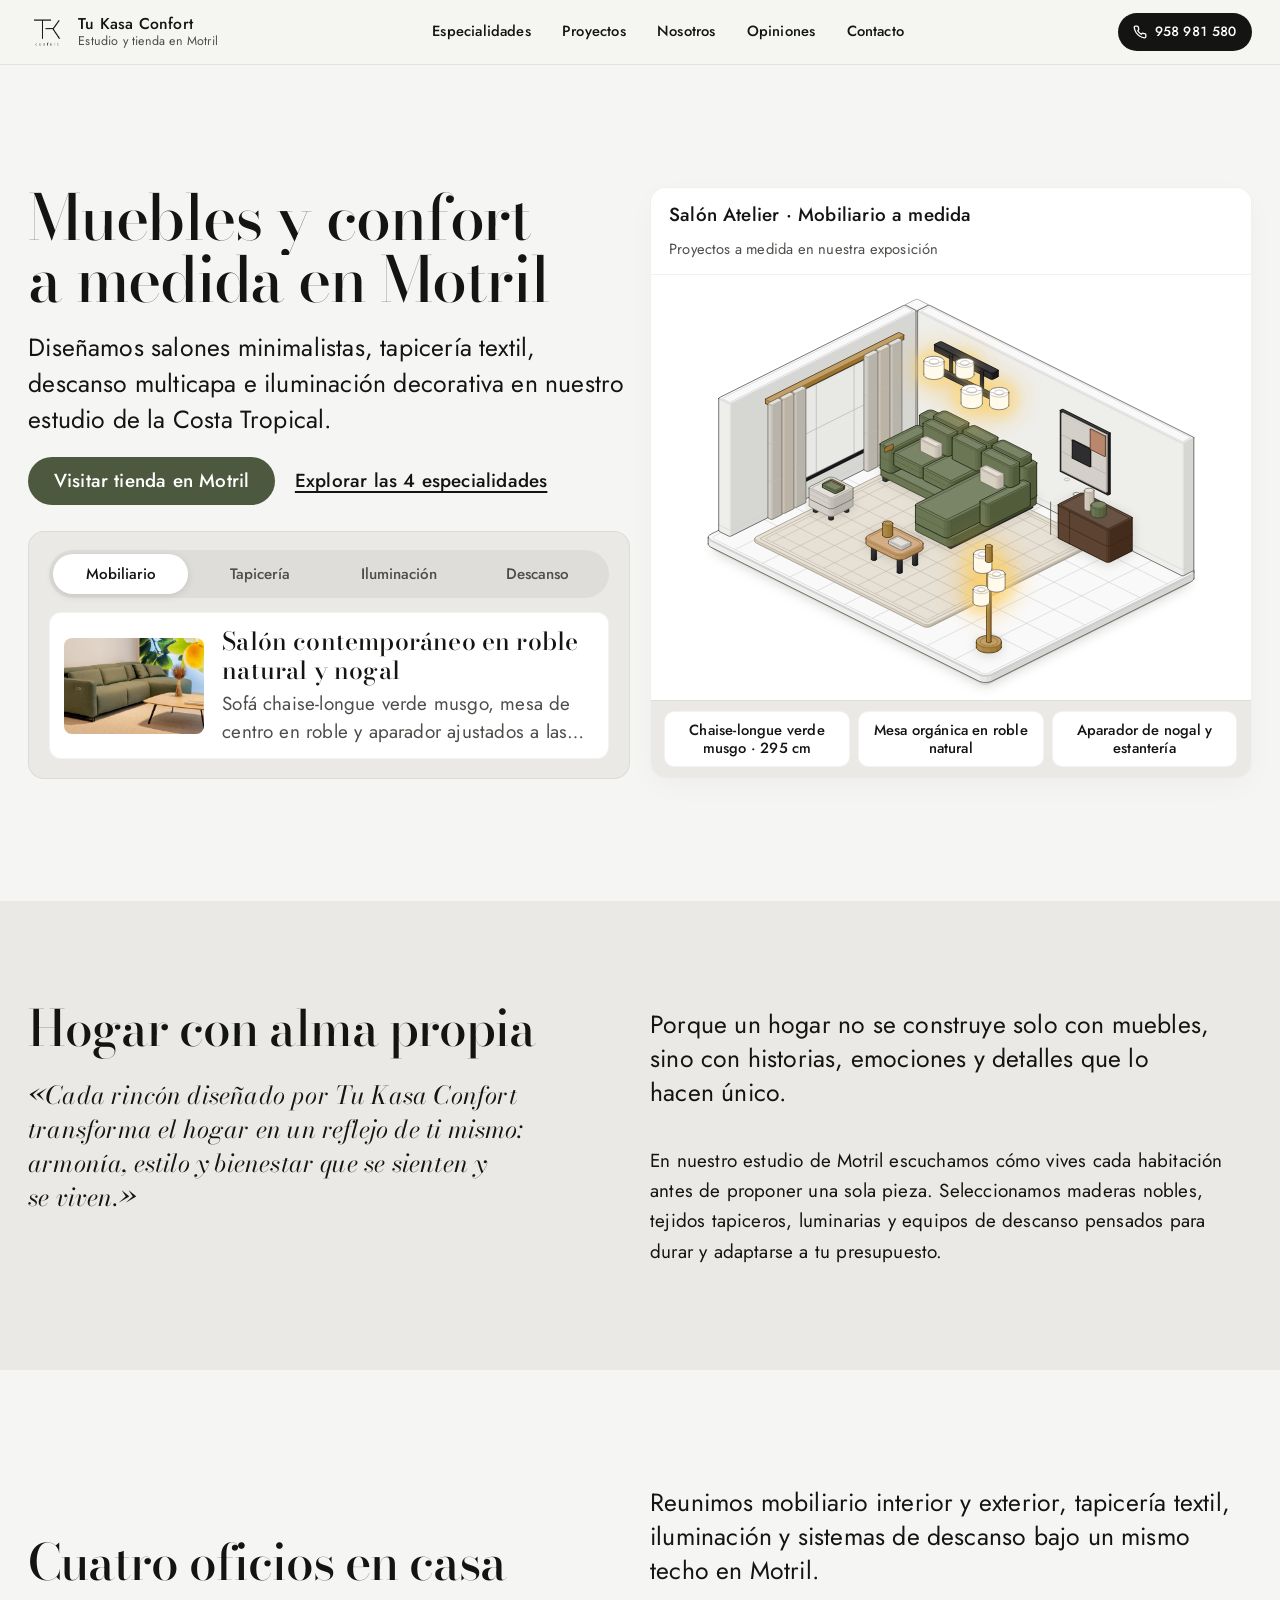
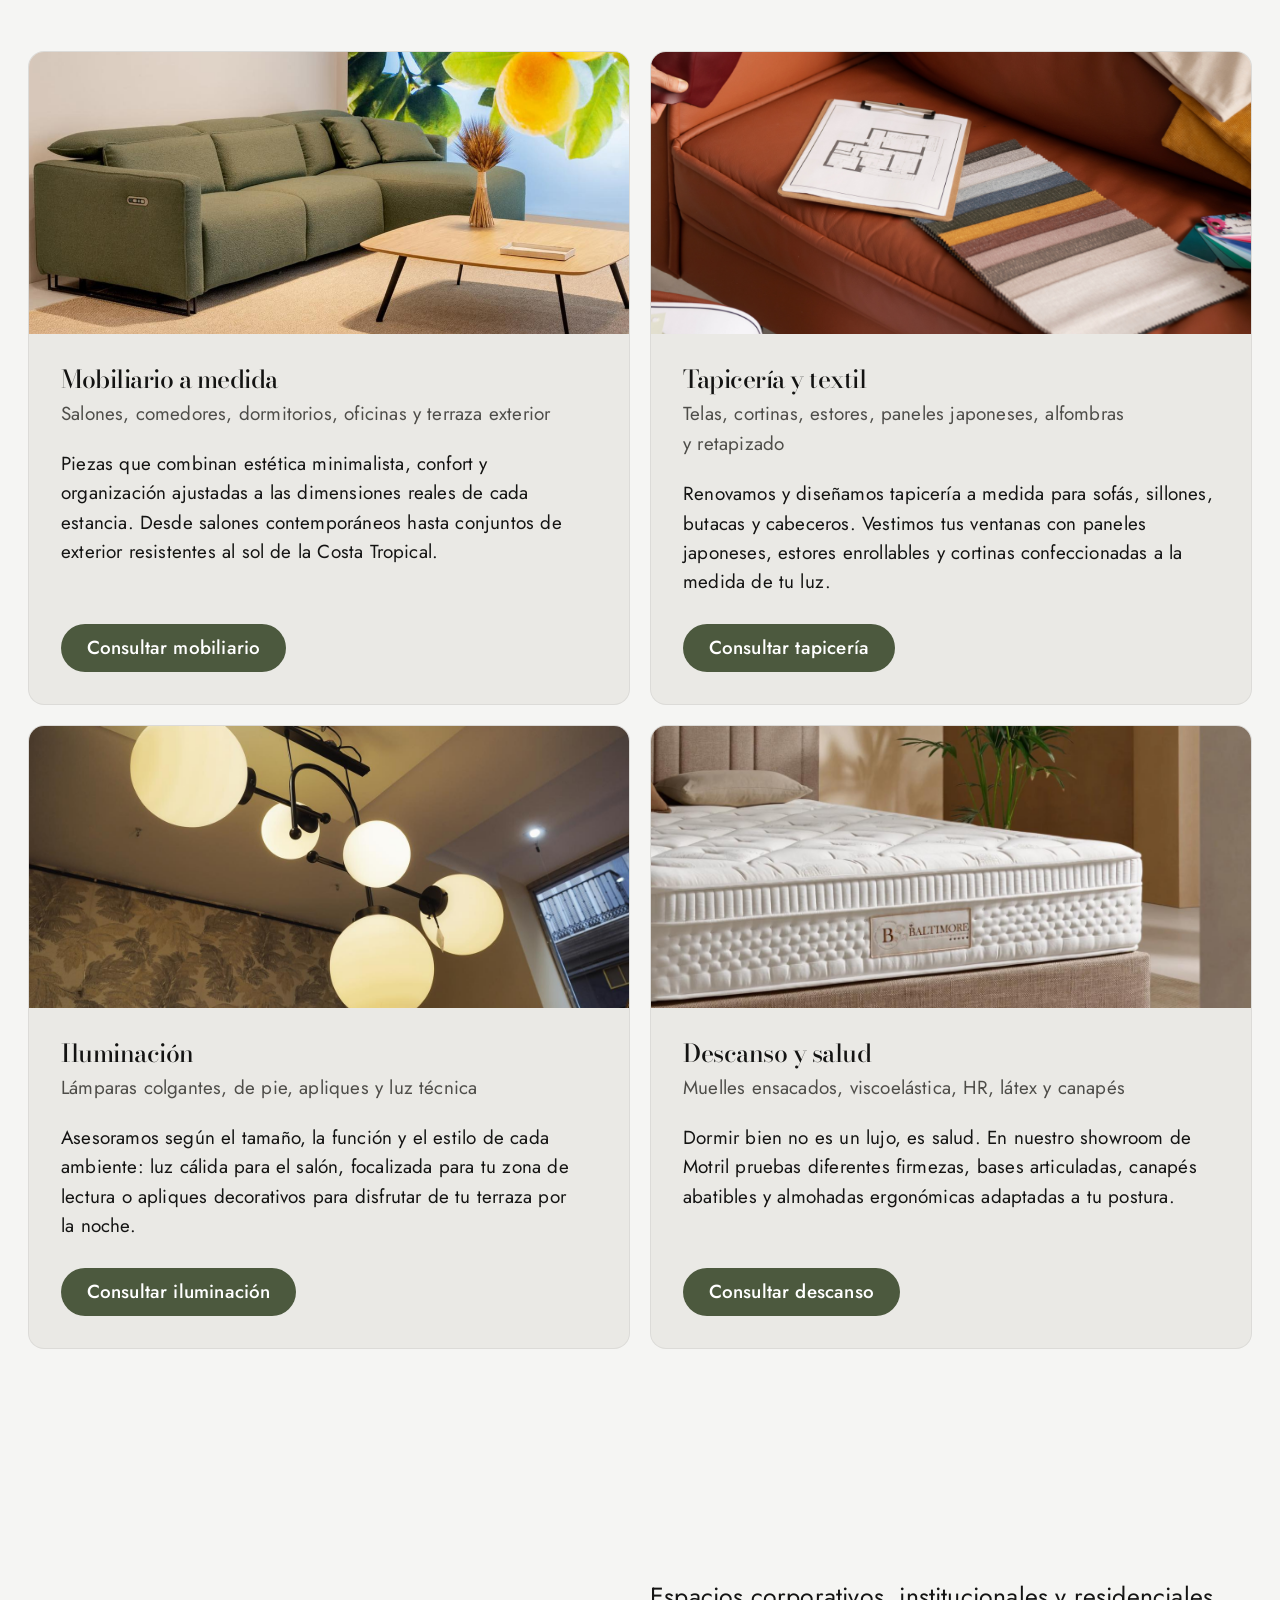
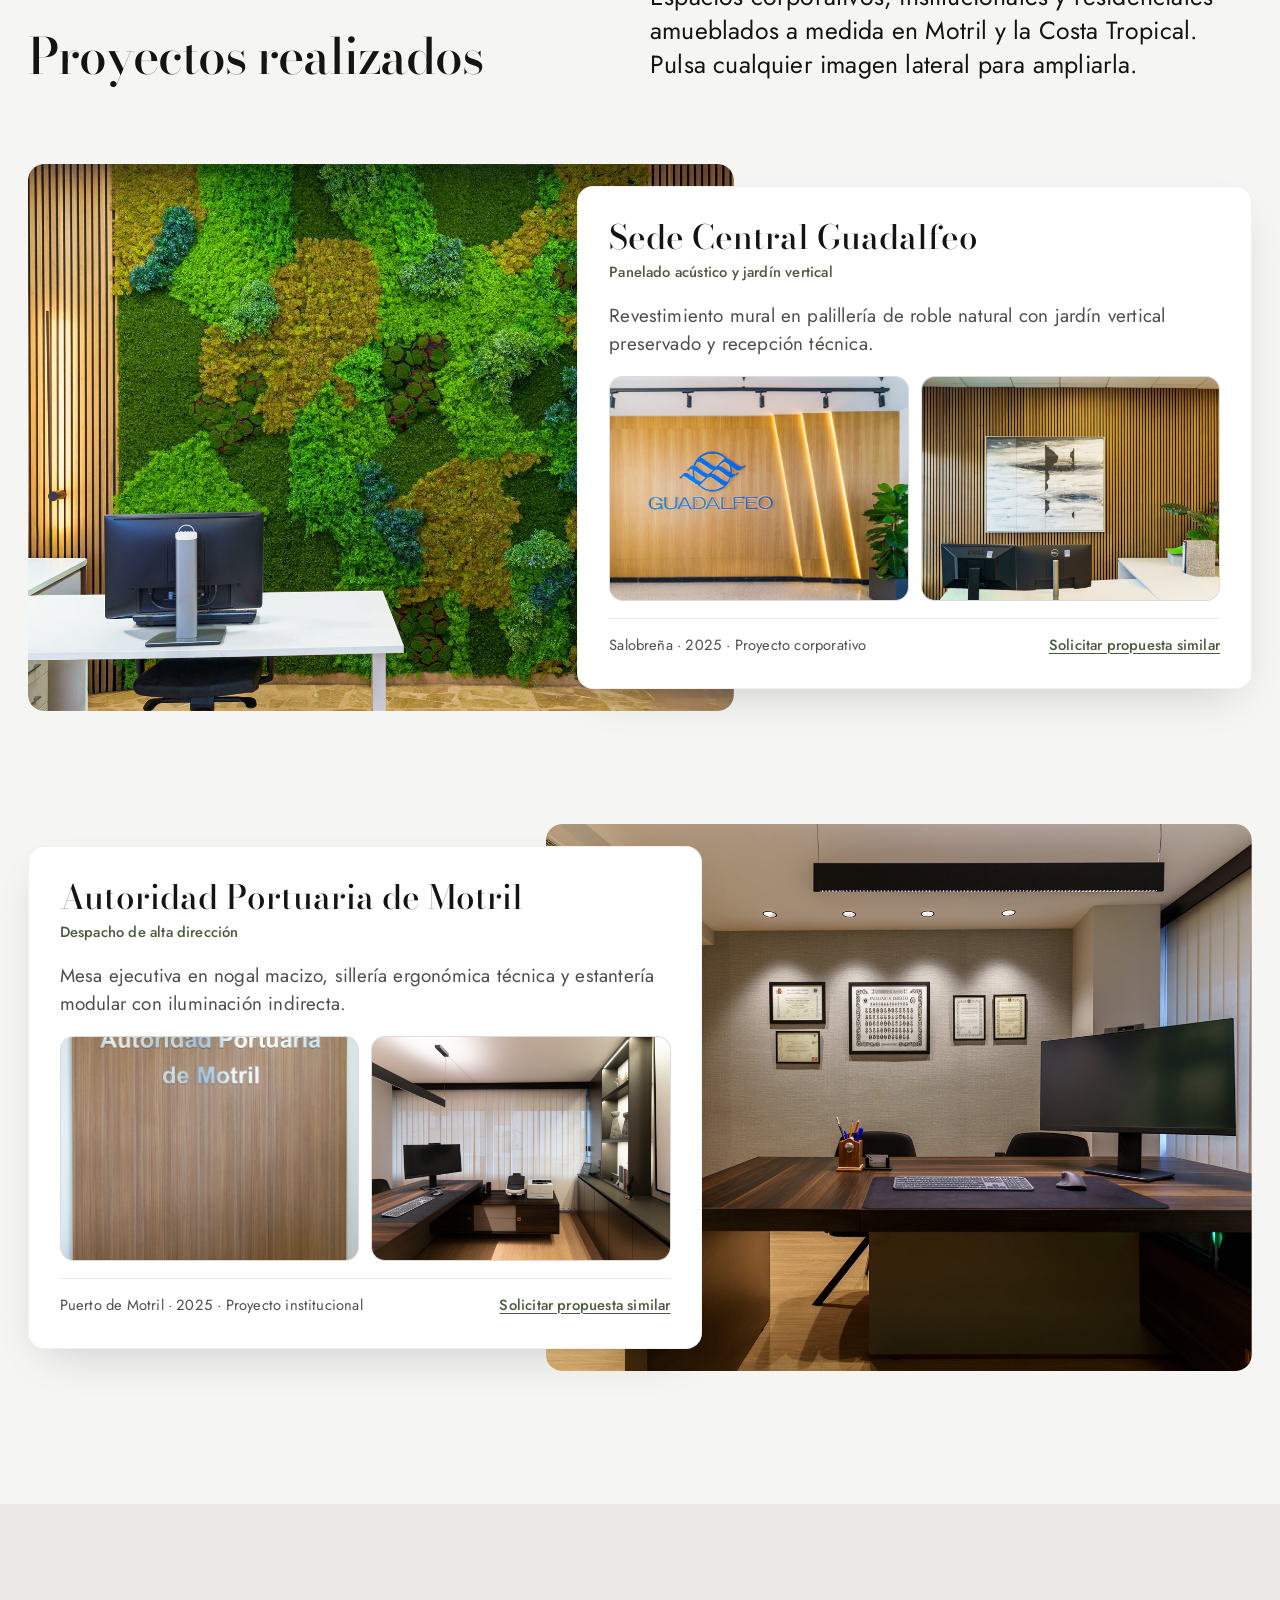
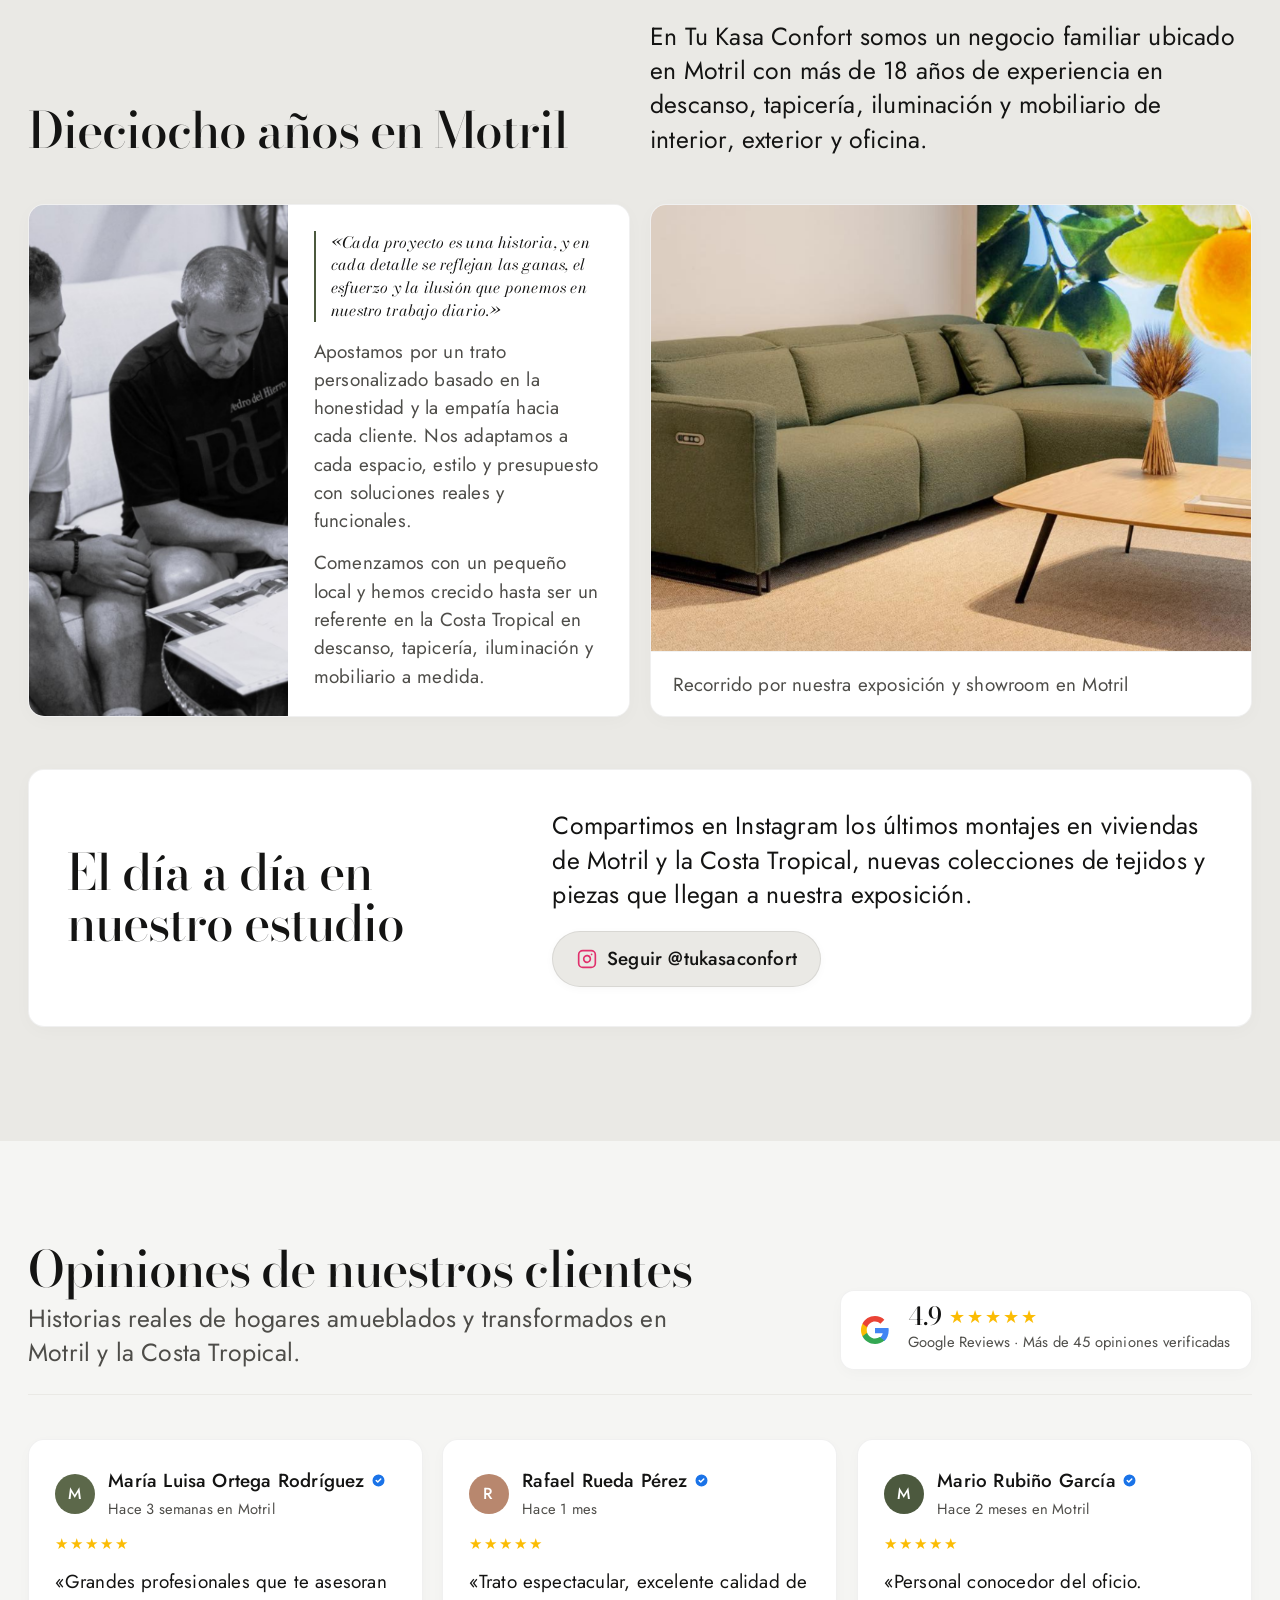
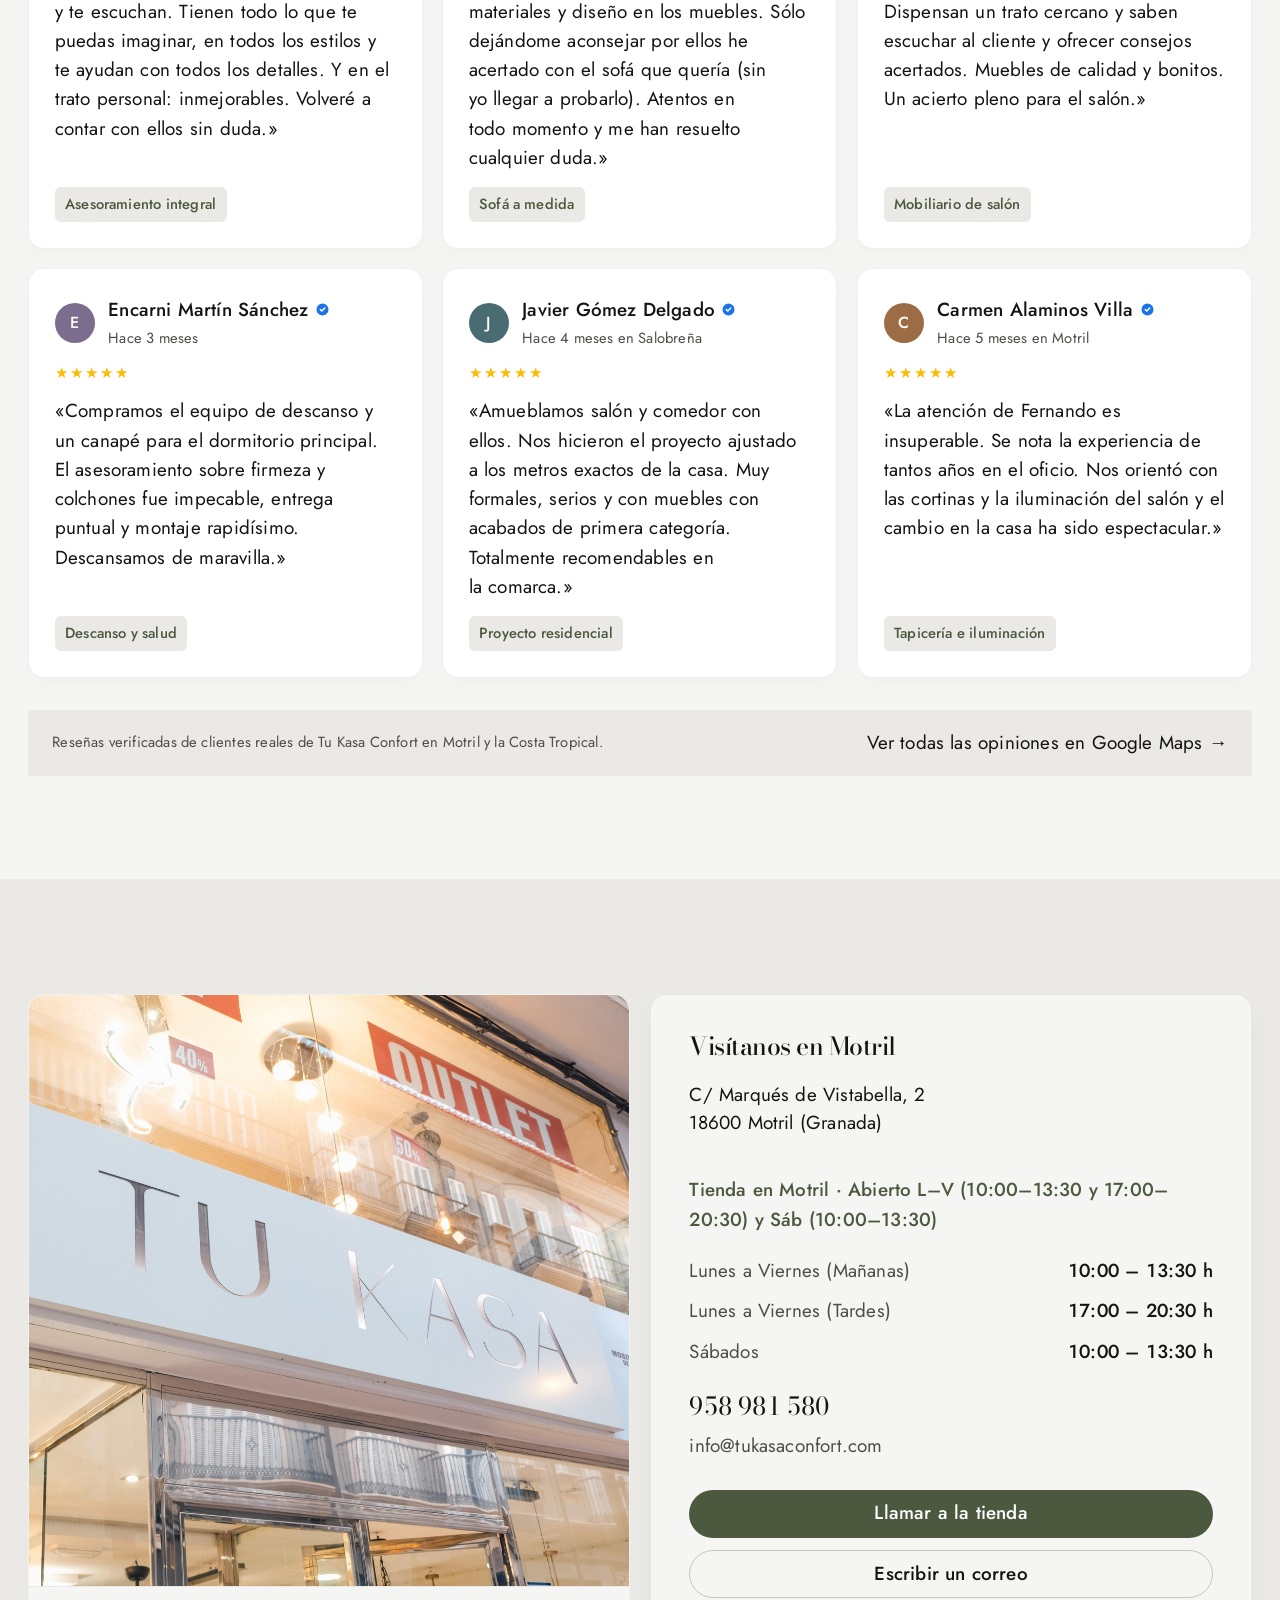
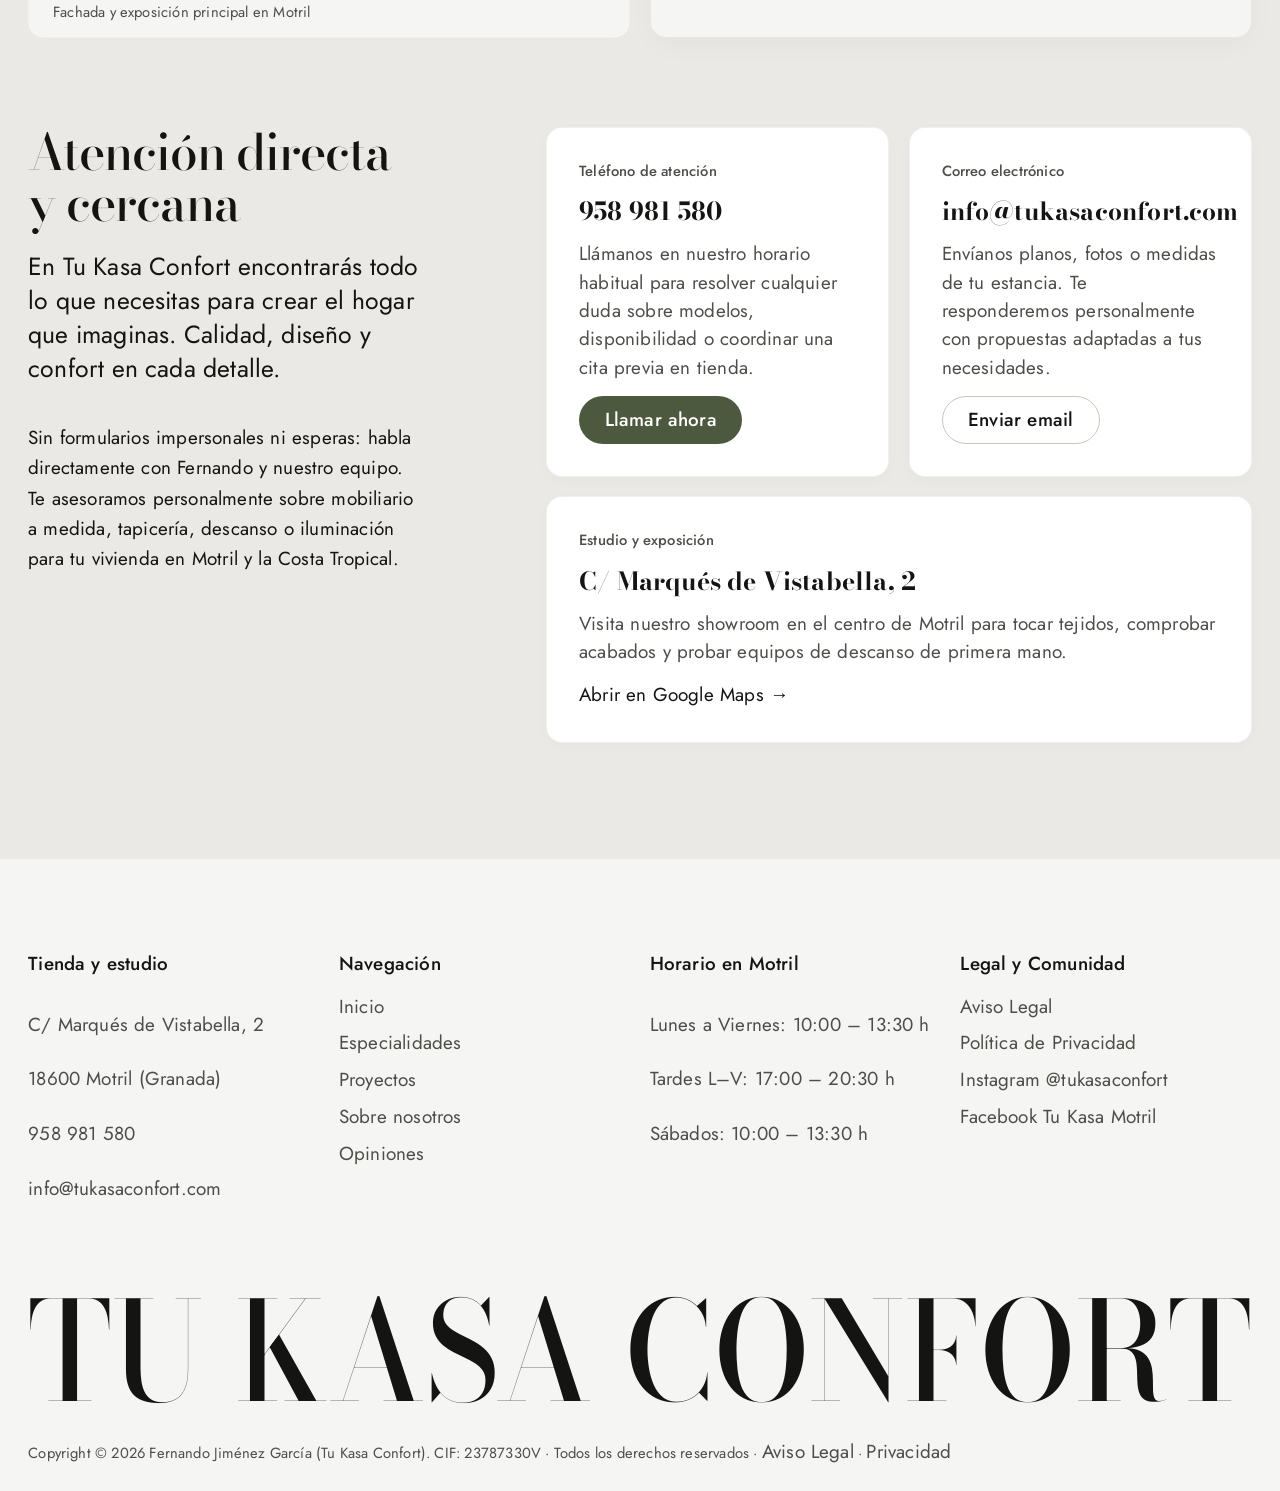
==== commit 4eb599c2: "fix(proyectos): reemplazar foto autoridad portuaria con vista amplia frontal y unificar guadalfeo en" ====
--- a/index.html
+++ b/index.html
@@ -356,88 +356,61 @@
           <h2 id="proyectos-heading" class="head">Proyectos realizados</h2>
         </div>
         <div class="work-header__right" data-motion style="--delay:90ms">
-          <p class="lead">Espacios reales amueblados, iluminados y tapizados a medida para viviendas de Motril, Playa Granada y la Costa&nbsp;Tropical. Pulsa cualquier imagen lateral para ampliarla.</p>
+          <p class="lead">Espacios corporativos, institucionales y residenciales amueblados a medida en Motril y la Costa&nbsp;Tropical. Pulsa cualquier imagen lateral para ampliarla.</p>
         </div>
       </div>
 
       <!-- Projects: editorial feature rows (alternating), thumbnails swap the main image -->
       <article class="project-band" data-motion data-gallery>
-        <figure class="project-triptych__main" data-cat="Tapicería a medida y salón minimalista" data-scope="Sofá tres plazas con puf exento en lino antimanchas y alfombra textil" data-label="vista general del salón">
-          <img src="assets/mobiliario-card.png" alt="Salón luminoso con sofá tapizado en lino beige, puf a juego y cerramiento de hierro negro realizado por Tu Kasa Confort" width="1280" height="960" loading="lazy">
+        <figure class="project-triptych__main" data-cat="Panelado acústico y jardín vertical" data-scope="Revestimiento mural en palillería de roble natural con jardín vertical preservado y recepción técnica." data-label="jardín vertical y recepción">
+          <img src="assets/guadalfeo-jardin-vertical.jpg" alt="Recepción corporativa de Guadalfeo con jardín vertical preservado y revestimiento de palillería de roble" width="1600" height="1067" loading="lazy">
         </figure>
         <div class="project-info">
           <div class="project-meta__name">
-            <h3>Vivienda Sanación</h3>
-            <p class="project-meta__cat">Tapicería a medida y salón minimalista</p>
+            <h3>Sede Central Guadalfeo</h3>
+            <p class="project-meta__cat">Panelado acústico y jardín vertical</p>
           </div>
           <div class="project-meta__scope">
-            <p>Sofá tres plazas con puf exento en lino antimanchas y alfombra textil</p>
+            <p>Revestimiento mural en palillería de roble natural con jardín vertical preservado y recepción técnica.</p>
           </div>
           <div class="project-info__thumbs">
-            <figure class="project-triptych__side" tabindex="0" role="button" aria-label="Ampliar detalle de alfombra artesanal" data-cat="Alfombra artesanal y texturas" data-scope="Textura de alfombra artesanal de lana y algodón seleccionada para el salón" data-label="detalle de alfombra artesanal">
-              <img src="assets/tapiceria-card.png" alt="Textura de alfombra artesanal de lana y algodón seleccionada para el salón" width="800" height="600" loading="lazy">
+            <figure class="project-triptych__side" tabindex="0" role="button" aria-label="Ampliar mural alistonado con iluminación LED" data-cat="Mural alistonado e iluminación escénica" data-scope="Gran paramento curvo en madera de roble con iluminación lineal LED oculta y rótulo corpóreo 3D." data-label="mural alistonado con iluminación LED">
+              <img src="assets/guadalfeo-mural-led.jpg" alt="Gran mural alistonado de madera con foseado de luz LED cálida y rótulo corporativo Guadalfeo" width="1600" height="1067" loading="lazy">
             </figure>
-            <figure class="project-triptych__side" tabindex="0" role="button" aria-label="Ampliar detalle de aparador y obra gráfica" data-cat="Aparador suspendido en nogal" data-scope="Aparador de nogal con jarrones de cristal y obra geométrica minimalista" data-label="detalle de aparador y obra gráfica">
-              <img src="assets/mobiliario-2.png" alt="Aparador de nogal con jarrones de cristal y obra geométrica minimalista" width="800" height="600" loading="lazy">
+            <figure class="project-triptych__side" tabindex="0" role="button" aria-label="Ampliar puesto técnico de recepción" data-cat="Mobiliario técnico de recepción" data-scope="Puesto de recepción contemporáneo integrado con panelado alistonado en madera natural." data-label="puesto técnico de recepción">
+              <img src="assets/guadalfeo-recepcion.jpg" alt="Mobiliario de recepción corporativa y pared alistonada de madera" width="1200" height="800" loading="lazy">
             </figure>
           </div>
           <div class="project-meta__details">
-            <p class="project-meta__year">Motril · 2025 · Proyecto residencial</p>
-            <a href="#contacto" class="link project-meta__link" data-inquiry="Proyecto similar a Vivienda Sanación (salón y tapicería a medida)">Solicitar propuesta similar</a>
+            <p class="project-meta__year">Salobreña · 2025 · Proyecto corporativo</p>
+            <a href="#contacto" class="link project-meta__link" data-inquiry="Proyecto corporativo similar a Sede Central Guadalfeo">Solicitar propuesta similar</a>
           </div>
         </div>
       </article>
 
       <article class="project-band" data-motion data-gallery>
-        <figure class="project-triptych__main" data-cat="Mobiliario exterior, cortinas e iluminación" data-scope="Aluminio lacado hidrófugo, mesa de comedor y visillos de lino a medida" data-label="vista de terraza exterior">
-          <img src="assets/slider-1.jpg" alt="Conjunto de sofás modulares y butacas de exterior junto a piscina con fachada de piedra" width="1440" height="900" loading="lazy">
+        <figure class="project-triptych__main" data-cat="Despacho de alta dirección" data-scope="Mesa ejecutiva en nogal macizo, sillería ergonómica técnica y estantería modular con iluminación indirecta." data-label="vista frontal del despacho de dirección">
+          <img src="assets/puerto-motril-direccion.jpg" alt="Despacho de dirección de la Autoridad Portuaria de Motril con mesa ejecutiva de nogal y estantería a medida" width="1600" height="1067" loading="lazy">
         </figure>
         <div class="project-info">
           <div class="project-meta__name">
-            <h3>Terraza y Comedor Sur</h3>
-            <p class="project-meta__cat">Mobiliario exterior, cortinas e iluminación</p>
+            <h3>Autoridad Portuaria de Motril</h3>
+            <p class="project-meta__cat">Despacho de alta dirección</p>
           </div>
           <div class="project-meta__scope">
-            <p>Aluminio lacado hidrófugo, mesa de comedor y visillos de lino a medida</p>
+            <p>Mesa ejecutiva en nogal macizo, sillería ergonómica técnica y estantería modular con iluminación indirecta.</p>
           </div>
           <div class="project-info__thumbs">
-            <figure class="project-triptych__side" tabindex="0" role="button" aria-label="Ampliar comedor conectado con terraza" data-cat="Comedor interior y visillos de lino" data-scope="Comedor interior conectado con terraza con cortinas de lino y lámpara de fibras naturales" data-label="comedor conectado con terraza">
-              <img src="assets/mobiliario-1.png" alt="Comedor interior conectado con la terraza con cortinas de lino y lámpara de fibras naturales" width="800" height="600" loading="lazy">
+            <figure class="project-triptych__side" tabindex="0" role="button" aria-label="Ampliar panelado institucional y rótulo" data-cat="Panelado institucional alistonado" data-scope="Revestimiento vertical en madera noble con rotulación institucional corpórea en el acceso principal." data-label="panelado institucional y rótulo">
+              <img src="assets/puerto-motril-rotulo.jpg" alt="Paramento alistonado con rótulo institucional de la Autoridad Portuaria de Motril" width="1200" height="1800" loading="lazy">
             </figure>
-            <figure class="project-triptych__side" tabindex="0" role="button" aria-label="Ampliar luminaria de pie en latón" data-cat="Iluminación decorativa en latón" data-scope="Luminaria de pie en latón cepillado y cristal tallado para rincón de lectura" data-label="luminaria de pie en latón">
-              <img src="assets/iluminacion-card.png" alt="Luminaria de pie en latón cepillado y cristal tallado para rincón de lectura" width="800" height="600" loading="lazy">
+            <figure class="project-triptych__side" tabindex="0" role="button" aria-label="Ampliar perspectiva de trabajo ejecutiva" data-cat="Mobiliario ejecutivo a medida" data-scope="Escritorio de dirección con ala técnica de gestión, soluciones de conectividad oculta y carpintería a medida." data-label="perspectiva de trabajo ejecutiva">
+              <img src="assets/puerto-motril-despacho.jpg" alt="Perspectiva de trabajo ejecutiva con escritorio de nogal y módulos de archivo integrados" width="1200" height="800" loading="lazy">
             </figure>
           </div>
           <div class="project-meta__details">
-            <p class="project-meta__year">Costa Tropical · 2025 · Vivienda con jardín</p>
-            <a href="#contacto" class="link project-meta__link" data-inquiry="Proyecto similar a Terraza y Comedor Sur (exterior y comedor)">Solicitar propuesta similar</a>
-          </div>
-        </div>
-      </article>
-
-      <article class="project-band" data-motion data-gallery>
-        <figure class="project-triptych__main" data-cat="Descanso ergonómico y cabecero tapizado" data-scope="Cama tapizada con cabecero escultórico en tejido mostaza y bancada acolchada" data-label="cama tapizada y cabecero">
-          <img src="assets/slider-2.png" alt="Cama tapizada con cabecero escultórico en tejido mostaza y bancada perimetral acolchada" width="1440" height="900" loading="lazy">
-        </figure>
-        <div class="project-info">
-          <div class="project-meta__name">
-            <h3>Suite Descanso y Luz</h3>
-            <p class="project-meta__cat">Descanso ergonómico y cabecero tapizado</p>
-          </div>
-          <div class="project-meta__scope">
-            <p>Cama tapizada con cabecero escultórico en tejido mostaza y bancada acolchada</p>
-          </div>
-          <div class="project-info__thumbs">
-            <figure class="project-triptych__side" tabindex="0" role="button" aria-label="Ampliar equipo de descanso Baltimore" data-cat="Equipo de descanso Baltimore" data-scope="Equipo de descanso Baltimore con núcleo de muelles ensacados y acolchado natural" data-label="equipo de descanso Baltimore">
-              <img src="assets/descanso-card.png" alt="Equipo de descanso Baltimore con núcleo de muelles ensacados y acolchado natural" width="800" height="600" loading="lazy">
-            </figure>
-            <figure class="project-triptych__side" tabindex="0" role="button" aria-label="Ampliar iluminación opalina suspendida" data-cat="Iluminación suspendida opalina" data-scope="Iluminación ambiental mediante esferas de vidrio opalino suspendidas" data-label="iluminación opalina suspendida">
-              <img src="assets/iluminacion-hero.jpg" alt="Iluminación ambiental mediante esferas de vidrio opalino suspendidas" width="800" height="600" loading="lazy">
-            </figure>
-          </div>
-          <div class="project-meta__details">
-            <p class="project-meta__year">Motril · 2026 · Dormitorio principal</p>
-            <a href="#contacto" class="link project-meta__link" data-inquiry="Proyecto similar a Suite Descanso y Luz (dormitorio y descanso)">Solicitar propuesta similar</a>
+            <p class="project-meta__year">Puerto de Motril · 2025 · Proyecto institucional</p>
+            <a href="#contacto" class="link project-meta__link" data-inquiry="Proyecto institucional similar a Autoridad Portuaria de Motril">Solicitar propuesta similar</a>
           </div>
         </div>
       </article>
--- a/styles.css
+++ b/styles.css
@@ -962,7 +962,7 @@
 }
 
 @keyframes project-drift {
-  from { scale: 1.14; }
+  from { scale: 1.03; }
   to { scale: 1; }
 }
 
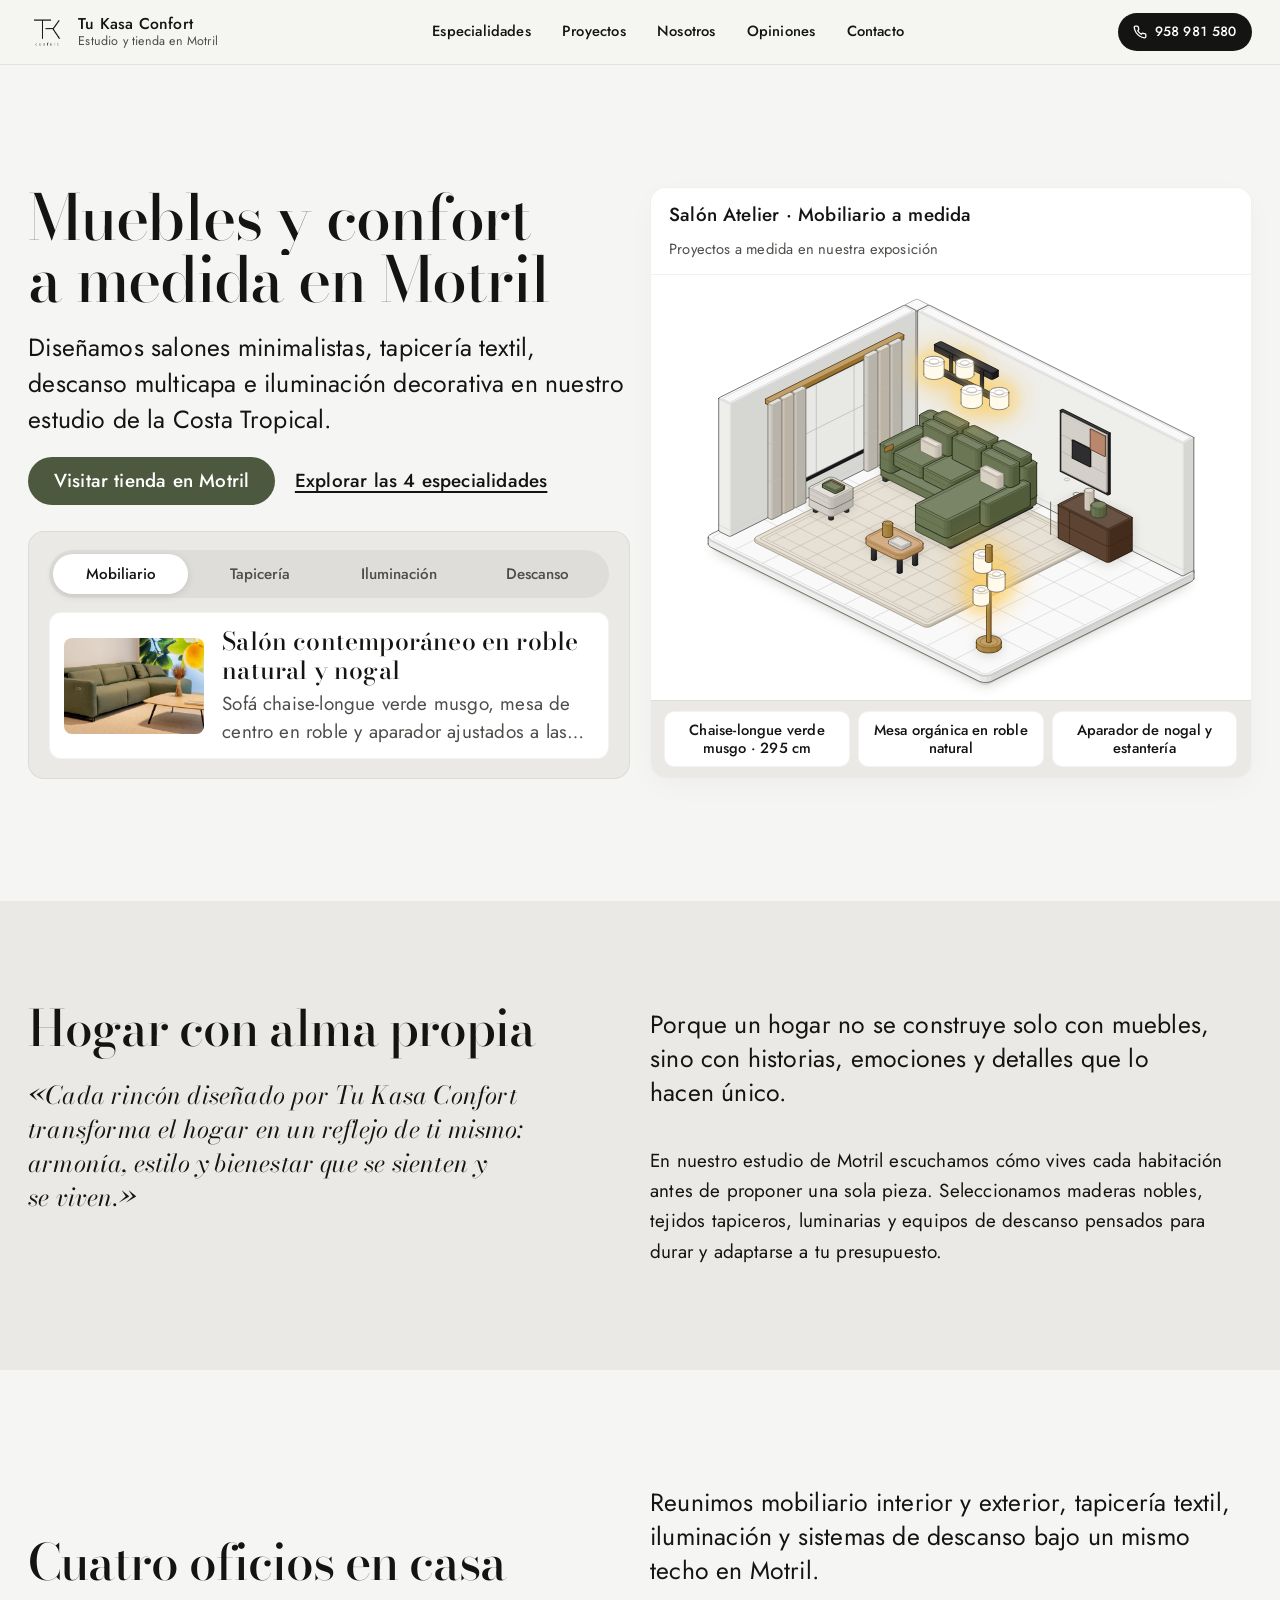
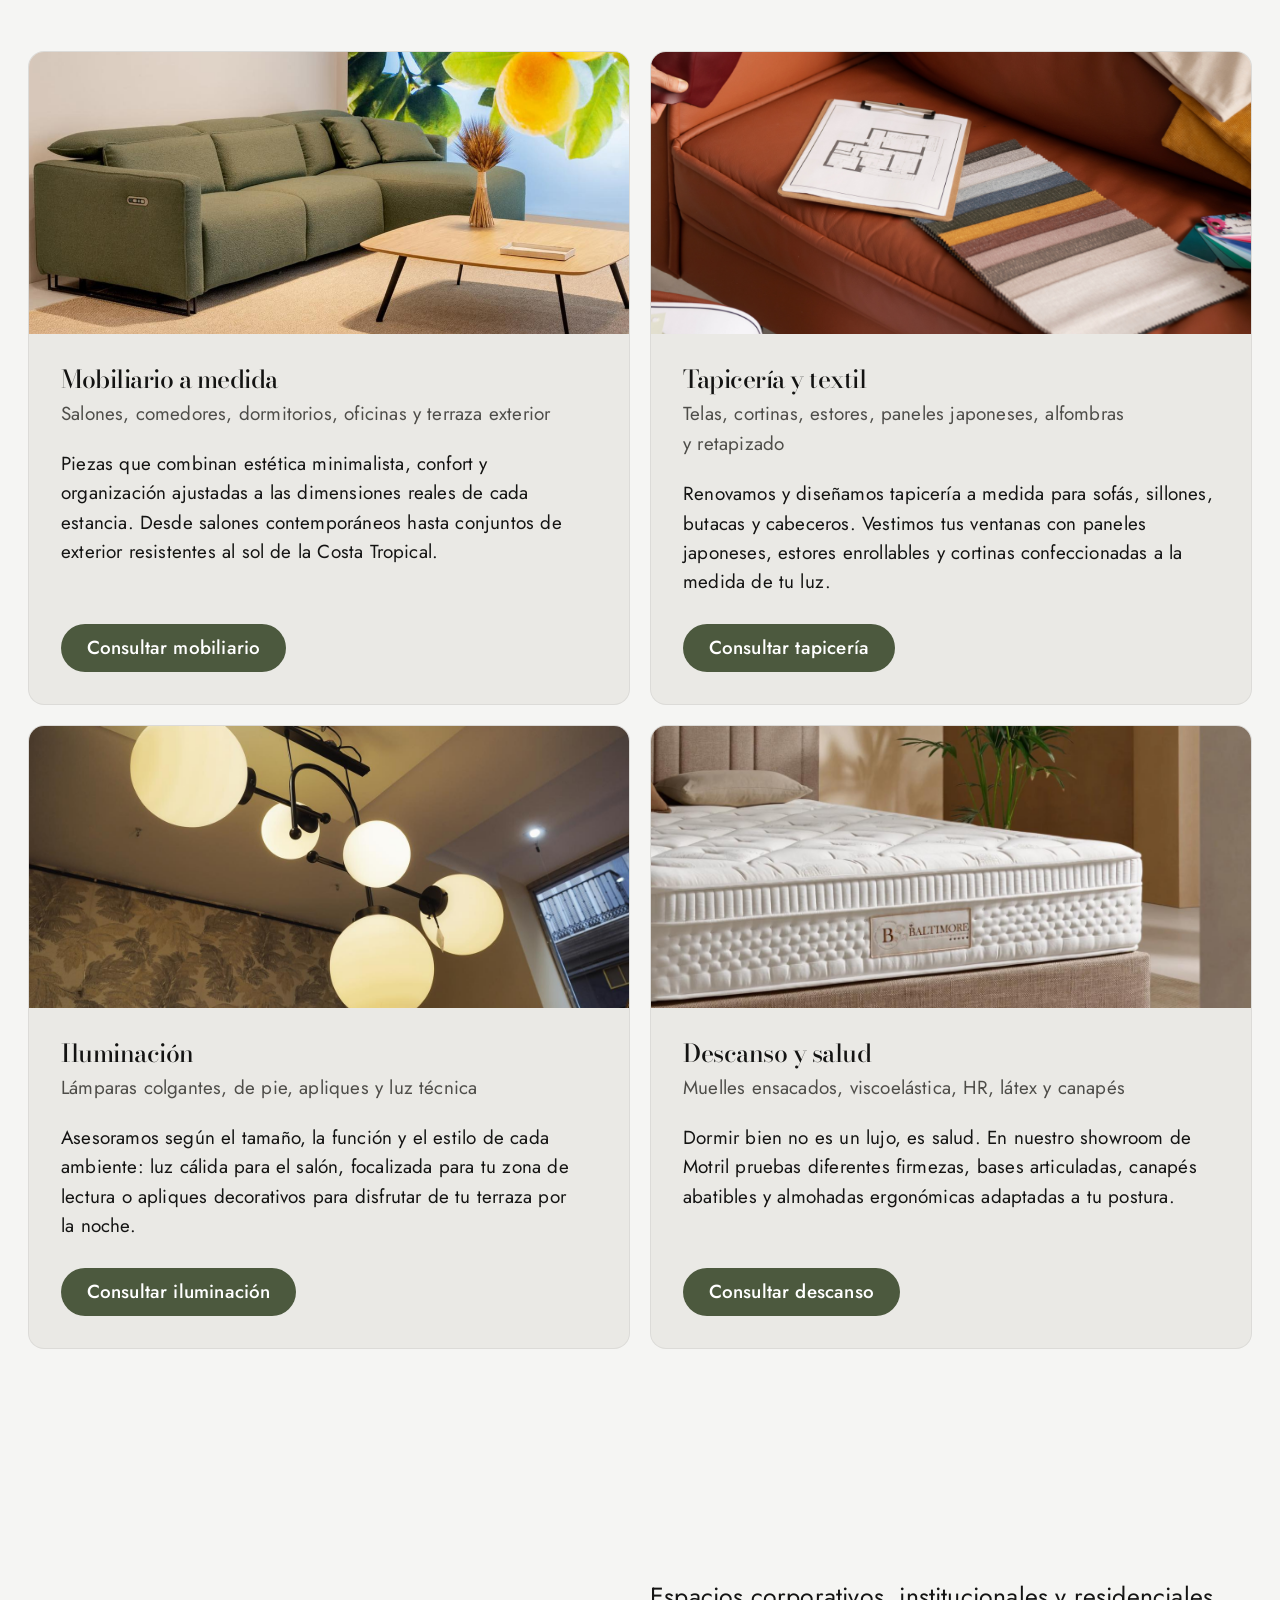
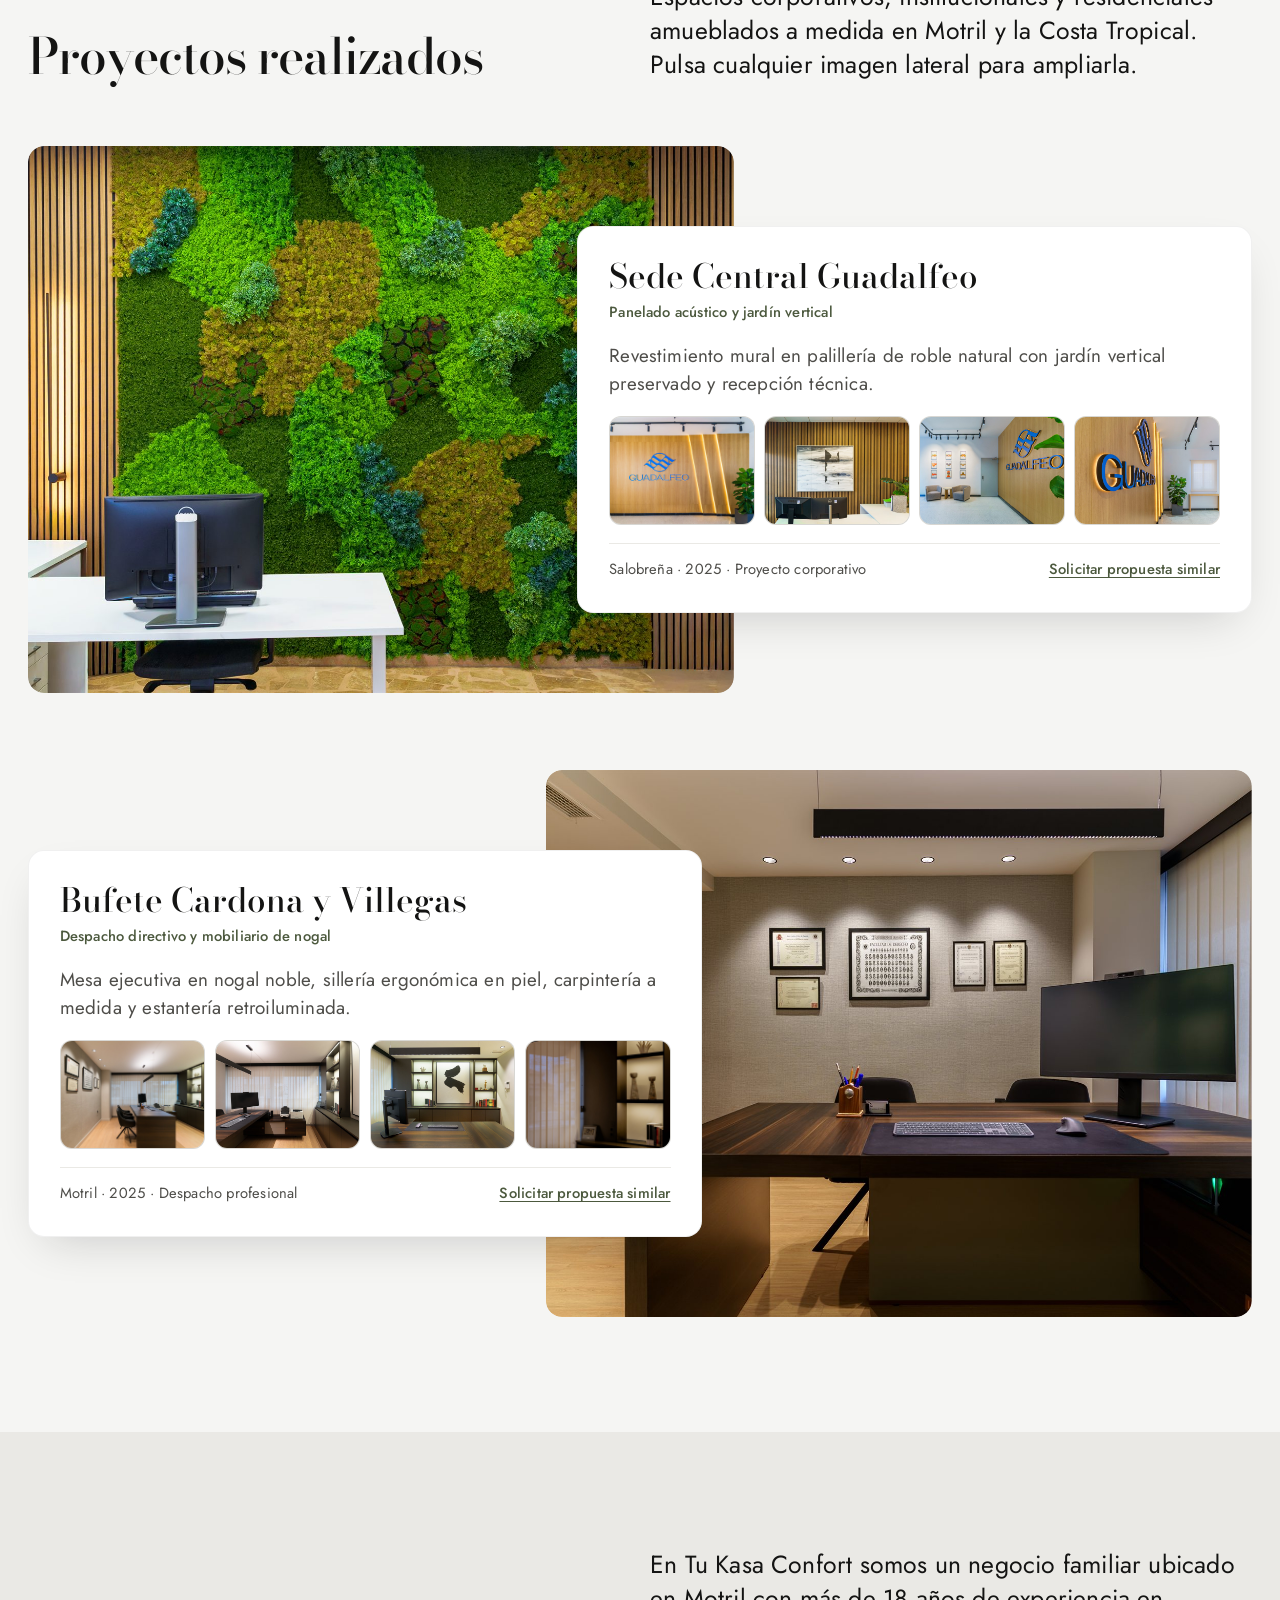
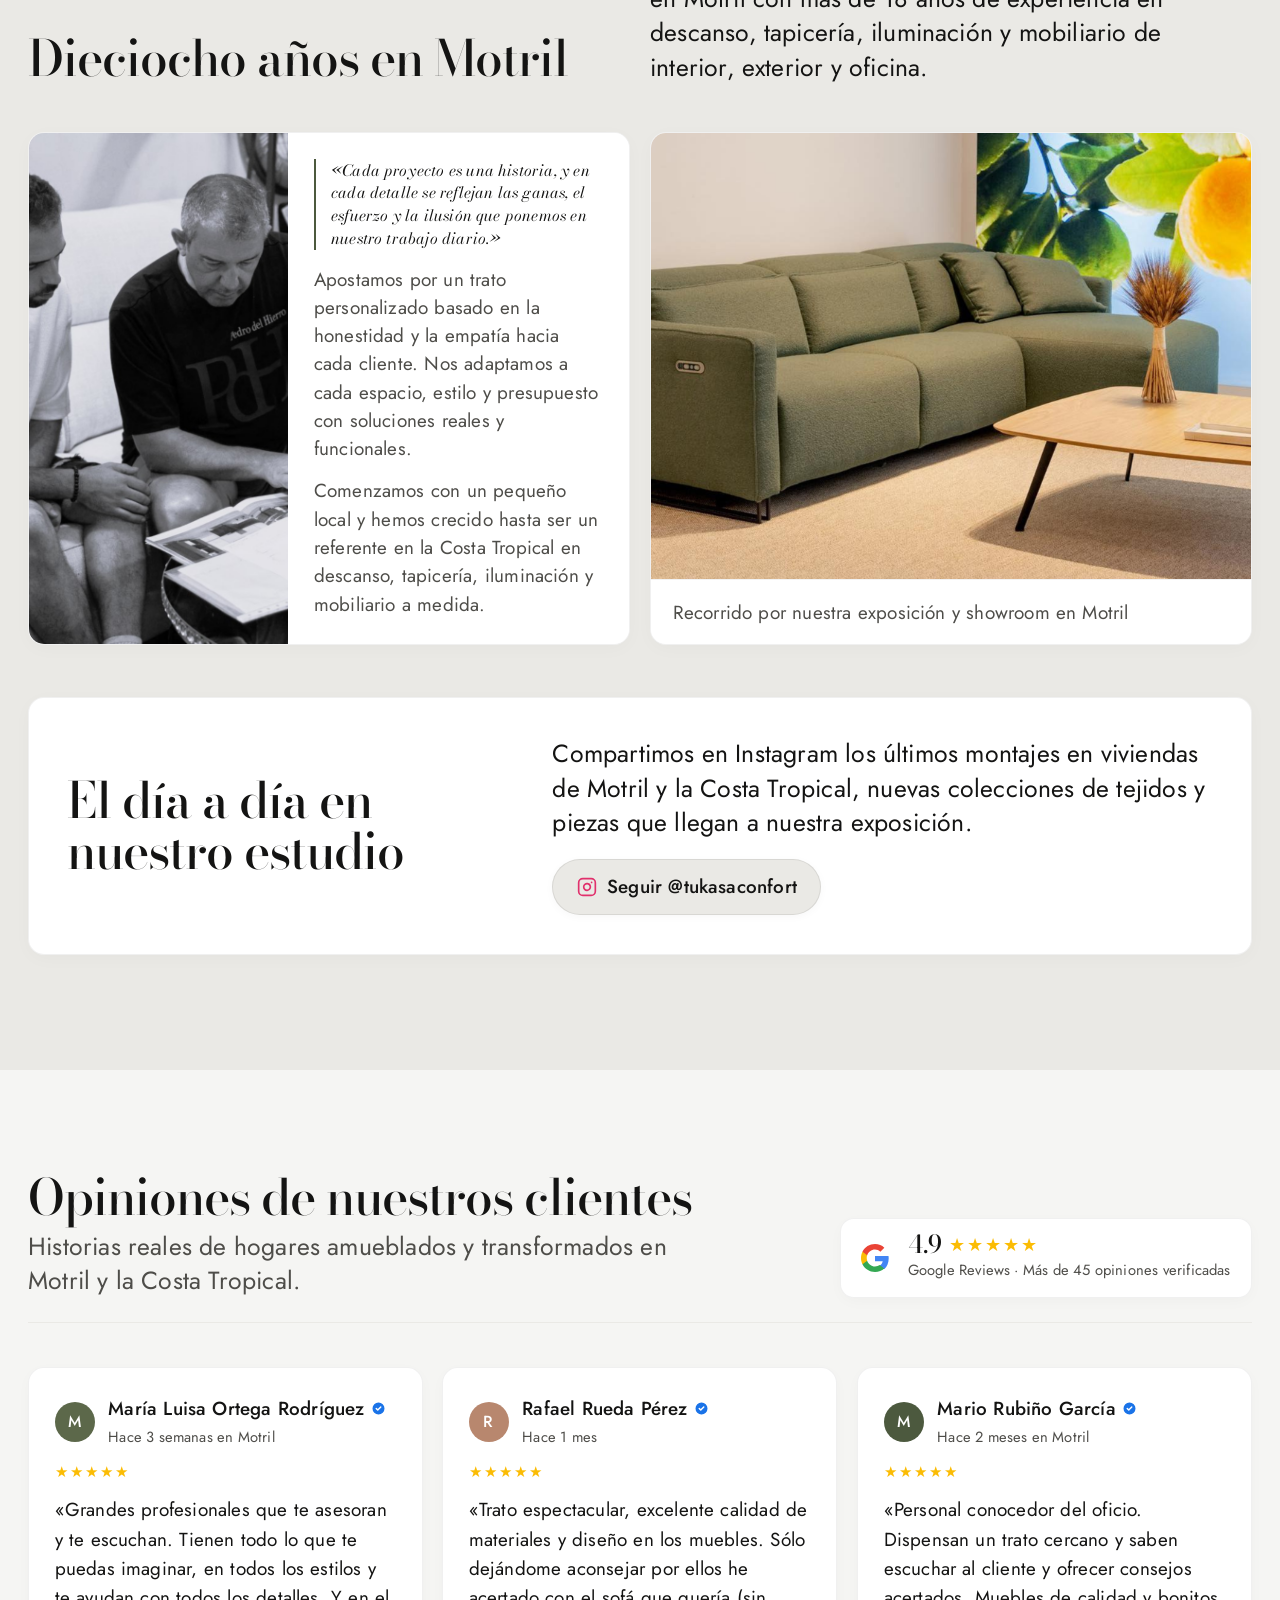
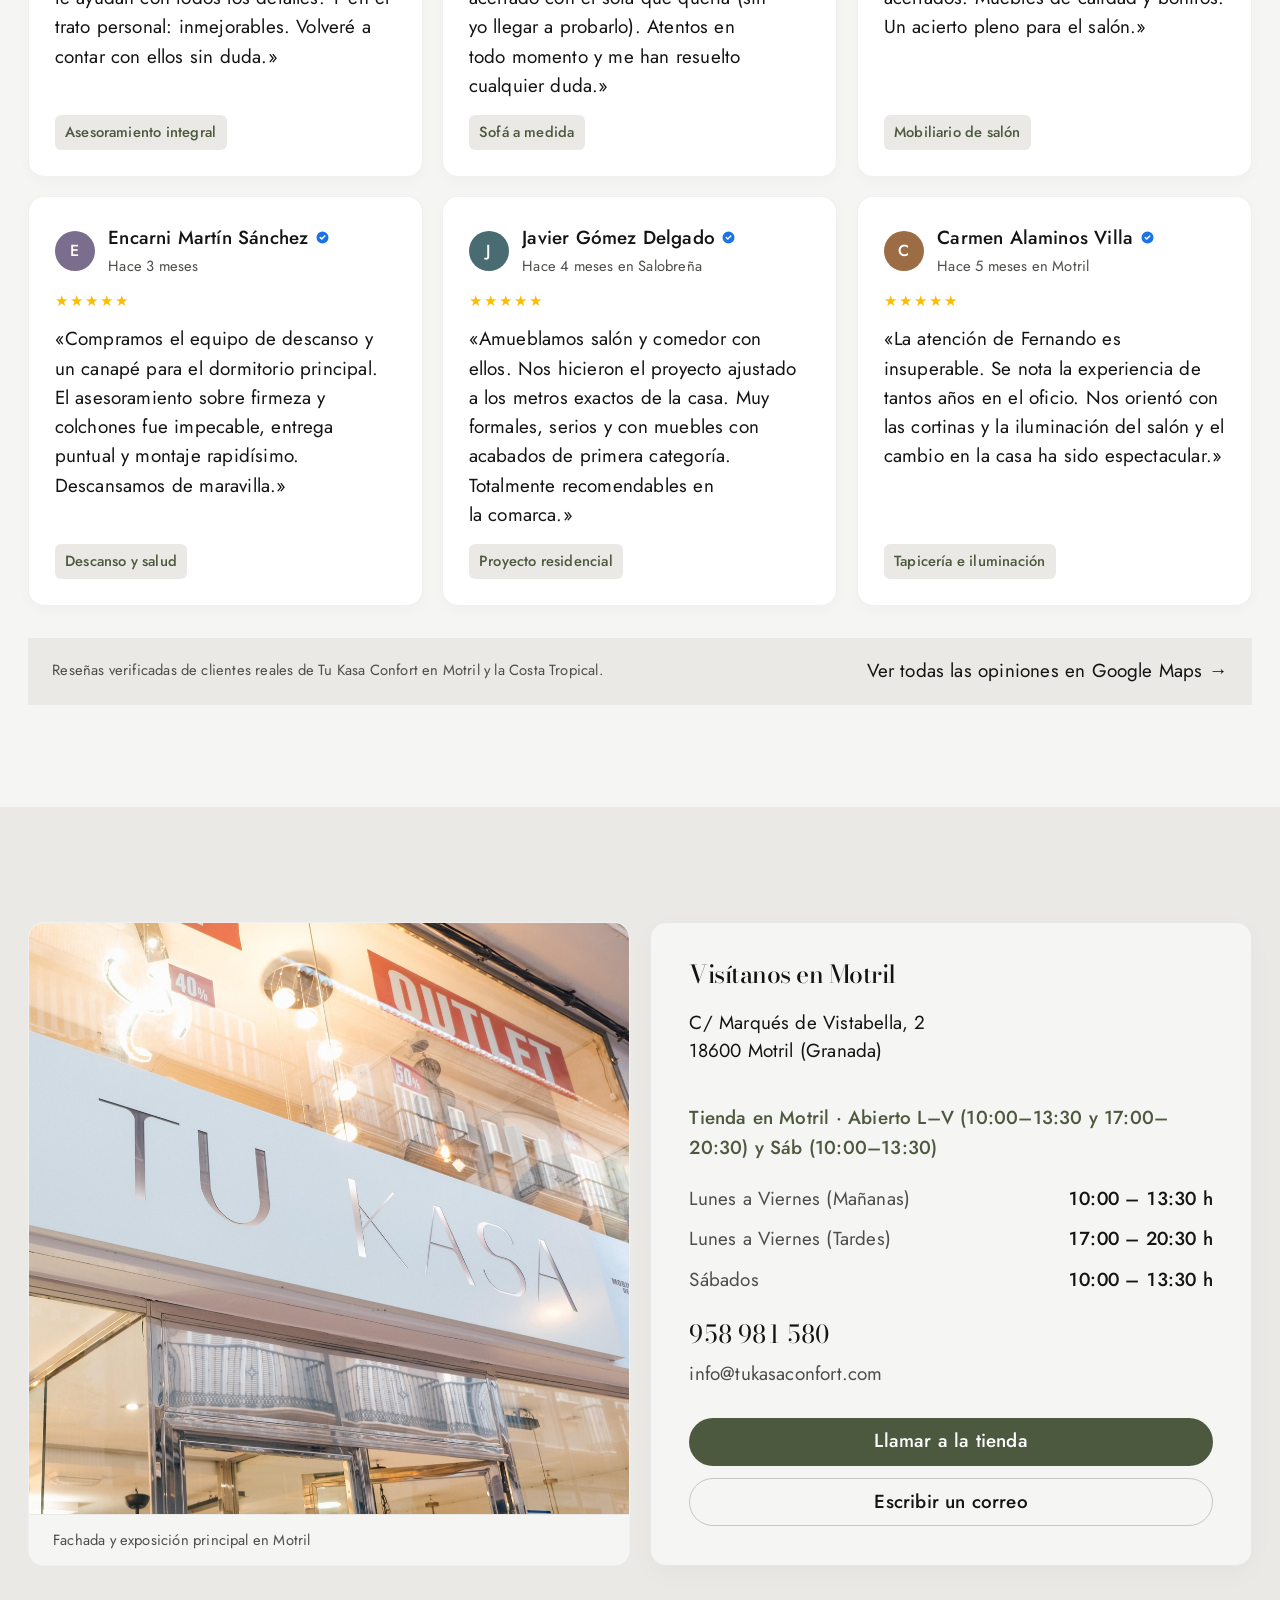
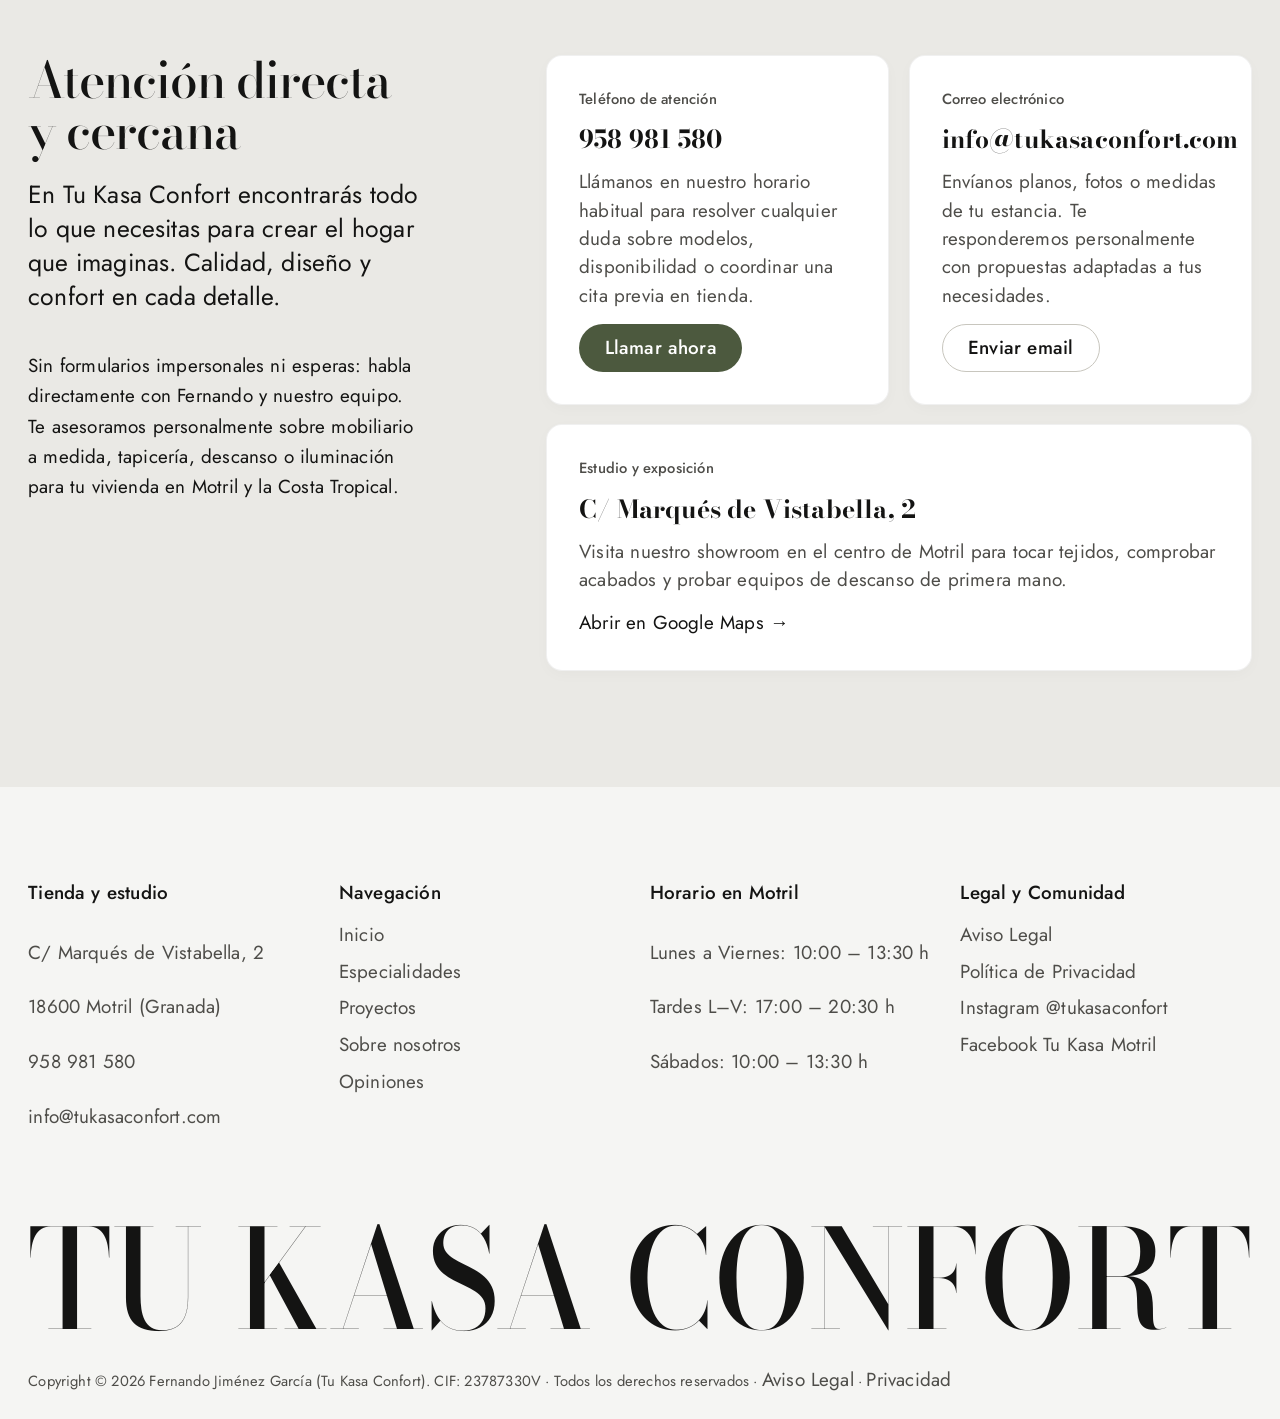
==== commit 7fb209e1: "fix(proyectos): asignar proyecto 2 a Bufete Cardona y Villegas, eliminar rótulo autoridad portuaria " ====
--- a/index.html
+++ b/index.html
@@ -380,6 +380,12 @@
             <figure class="project-triptych__side" tabindex="0" role="button" aria-label="Ampliar puesto técnico de recepción" data-cat="Mobiliario técnico de recepción" data-scope="Puesto de recepción contemporáneo integrado con panelado alistonado en madera natural." data-label="puesto técnico de recepción">
               <img src="assets/guadalfeo-recepcion.jpg" alt="Mobiliario de recepción corporativa y pared alistonada de madera" width="1200" height="800" loading="lazy">
             </figure>
+            <figure class="project-triptych__side" tabindex="0" role="button" aria-label="Ampliar área de espera ejecutiva" data-cat="Área de espera ejecutiva" data-scope="Zona de cortesía corporativa con butacas ergonómicas tapizadas y pared de marca retroiluminada." data-label="área de espera ejecutiva">
+              <img src="assets/guadalfeo-espera.jpg" alt="Sala de espera de Guadalfeo con sillones tapizados y rótulo corporativo retroiluminado" width="1200" height="800" loading="lazy">
+            </figure>
+            <figure class="project-triptych__side" tabindex="0" role="button" aria-label="Ampliar vestíbulo y rótulo corpóreo" data-cat="Vestíbulo y rotulación arquitectónica" data-scope="Perspectiva del vestíbulo principal con rotulación corpórea en relieve y revestimientos a medida." data-label="vestíbulo y rótulo corpóreo">
+              <img src="assets/guadalfeo-vestibulo.jpg" alt="Vestíbulo corporativo de Guadalfeo con rótulo corpóreo y revestimientos arquitectónicos" width="1200" height="800" loading="lazy">
+            </figure>
           </div>
           <div class="project-meta__details">
             <p class="project-meta__year">Salobreña · 2025 · Proyecto corporativo</p>
@@ -389,28 +395,34 @@
       </article>
 
       <article class="project-band" data-motion data-gallery>
-        <figure class="project-triptych__main" data-cat="Despacho de alta dirección" data-scope="Mesa ejecutiva en nogal macizo, sillería ergonómica técnica y estantería modular con iluminación indirecta." data-label="vista frontal del despacho de dirección">
-          <img src="assets/puerto-motril-direccion.jpg" alt="Despacho de dirección de la Autoridad Portuaria de Motril con mesa ejecutiva de nogal y estantería a medida" width="1600" height="1067" loading="lazy">
+        <figure class="project-triptych__main" data-cat="Despacho directivo y mobiliario de nogal" data-scope="Mesa ejecutiva en nogal noble, sillería ergonómica en piel, carpintería a medida y estantería retroiluminada." data-label="despacho directivo y mesa de nogal">
+          <img src="assets/cardona-villegas-principal.jpg" alt="Despacho de dirección del Bufete Cardona y Villegas con mesa ejecutiva de nogal y estantería modular con luz indirecta" width="1600" height="1067" loading="lazy">
         </figure>
         <div class="project-info">
           <div class="project-meta__name">
-            <h3>Autoridad Portuaria de Motril</h3>
-            <p class="project-meta__cat">Despacho de alta dirección</p>
+            <h3>Bufete Cardona y Villegas</h3>
+            <p class="project-meta__cat">Despacho directivo y mobiliario de nogal</p>
           </div>
           <div class="project-meta__scope">
-            <p>Mesa ejecutiva en nogal macizo, sillería ergonómica técnica y estantería modular con iluminación indirecta.</p>
+            <p>Mesa ejecutiva en nogal noble, sillería ergonómica en piel, carpintería a medida y estantería retroiluminada.</p>
           </div>
           <div class="project-info__thumbs">
-            <figure class="project-triptych__side" tabindex="0" role="button" aria-label="Ampliar panelado institucional y rótulo" data-cat="Panelado institucional alistonado" data-scope="Revestimiento vertical en madera noble con rotulación institucional corpórea en el acceso principal." data-label="panelado institucional y rótulo">
-              <img src="assets/puerto-motril-rotulo.jpg" alt="Paramento alistonado con rótulo institucional de la Autoridad Portuaria de Motril" width="1200" height="1800" loading="lazy">
-            </figure>
-            <figure class="project-triptych__side" tabindex="0" role="button" aria-label="Ampliar perspectiva de trabajo ejecutiva" data-cat="Mobiliario ejecutivo a medida" data-scope="Escritorio de dirección con ala técnica de gestión, soluciones de conectividad oculta y carpintería a medida." data-label="perspectiva de trabajo ejecutiva">
-              <img src="assets/puerto-motril-despacho.jpg" alt="Perspectiva de trabajo ejecutiva con escritorio de nogal y módulos de archivo integrados" width="1200" height="800" loading="lazy">
+            <figure class="project-triptych__side" tabindex="0" role="button" aria-label="Ampliar galería de títulos y sillería confidencial" data-cat="Galería de títulos y zona confidencial" data-scope="Muro frontal con diplomas jurídicos enmarcados a medida, sillería para clientes y módulo bajo de apoyo." data-label="galería de títulos y sillería confidencial">
+              <img src="assets/cardona-villegas-diplomas.jpg" alt="Perspectiva del Bufete Cardona y Villegas mostrando la galería de diplomas y la zona confidencial de reuniones" width="1200" height="960" loading="lazy">
+            </figure>
+            <figure class="project-triptych__side" tabindex="0" role="button" aria-label="Ampliar perspectiva lateral y luz natural" data-cat="Luz natural y luminaria suspendida" data-scope="Perspectiva de trabajo con tamizado de luz por estores técnicos y luminaria lineal suspendida de diseño." data-label="perspectiva lateral y luz natural">
+              <img src="assets/cardona-villegas-despacho.jpg" alt="Perspectiva de trabajo lateral con escritorio de nogal, estores graduables y lámpara suspendida" width="1200" height="800" loading="lazy">
+            </figure>
+            <figure class="project-triptych__side" tabindex="0" role="button" aria-label="Ampliar mesa de dirección y módulo de archivo" data-cat="Puesto de trabajo ejecutivo y archivo" data-scope="Escritorio de gestión con electrificación oculta, monitor integrado y módulos de archivo a juego." data-label="puesto de trabajo ejecutivo y archivo">
+              <img src="assets/cardona-villegas-escritorio.jpg" alt="Escritorio de dirección con pasacables integrados, ordenador de trabajo y mueble de archivo" width="1200" height="800" loading="lazy">
+            </figure>
+            <figure class="project-triptych__side" tabindex="0" role="button" aria-label="Ampliar librería jurídica retroiluminada" data-cat="Librería y hornacina retroiluminada" data-scope="Mueble librería a medida con baldas retroiluminadas por LED cálido, fondo texturizado y escultura decorativa." data-label="librería y hornacina retroiluminada">
+              <img src="assets/cardona-villegas-libreria.jpg" alt="Detalle de la librería jurídica a medida con iluminación indirecta LED cálida y elementos decorativos" width="1200" height="1800" loading="lazy">
             </figure>
           </div>
           <div class="project-meta__details">
-            <p class="project-meta__year">Puerto de Motril · 2025 · Proyecto institucional</p>
-            <a href="#contacto" class="link project-meta__link" data-inquiry="Proyecto institucional similar a Autoridad Portuaria de Motril">Solicitar propuesta similar</a>
+            <p class="project-meta__year">Motril · 2025 · Despacho profesional</p>
+            <a href="#contacto" class="link project-meta__link" data-inquiry="Proyecto profesional similar a Bufete Cardona y Villegas">Solicitar propuesta similar</a>
           </div>
         </div>
       </article>
--- a/styles.css
+++ b/styles.css
@@ -816,8 +816,8 @@
 
 .project-info__thumbs {
   display: grid;
-  grid-template-columns: repeat(2, minmax(0, 1fr));
-  gap: 0.75rem;
+  grid-template-columns: repeat(4, minmax(0, 1fr));
+  gap: 0.6rem;
 }
 
 .project-triptych__side {
@@ -825,25 +825,25 @@
   aspect-ratio: 4 / 3;
   min-width: 0;
   overflow: hidden;
-  border-radius: 14px;
-  border: 1px solid rgba(0, 0, 0, 0.06);
+  border-radius: 12px;
+  border: 1px solid rgba(0, 0, 0, 0.08);
   background-color: var(--surface);
   cursor: pointer;
-  transition: transform var(--t-press) var(--ease-spring), box-shadow var(--t-hover) ease;
+  transition: transform var(--t-press) var(--ease-spring), box-shadow var(--t-hover) ease, border-color var(--t-hover) ease;
 }
 
 .project-triptych__side::after {
-  content: "Ampliar";
+  content: "Ver";
   position: absolute;
-  inset: auto 0.5rem 0.5rem auto;
-  padding: 0.2rem 0.6rem;
+  inset: auto 0.4rem 0.4rem auto;
+  padding: 0.15rem 0.45rem;
   border-radius: 9999px;
-  background: rgba(255, 255, 255, 0.92);
-  color: var(--ink);
-  font-size: var(--step-small);
+  background: rgba(255, 255, 255, 0.94);
+  color: var(--ink);
+  font-size: 0.72rem;
   font-weight: 500;
   opacity: 0;
-  transform: translateY(6px);
+  transform: translateY(4px);
   transition: opacity var(--t-hover) ease, transform var(--t-hover) var(--ease-out);
   pointer-events: none;
 }
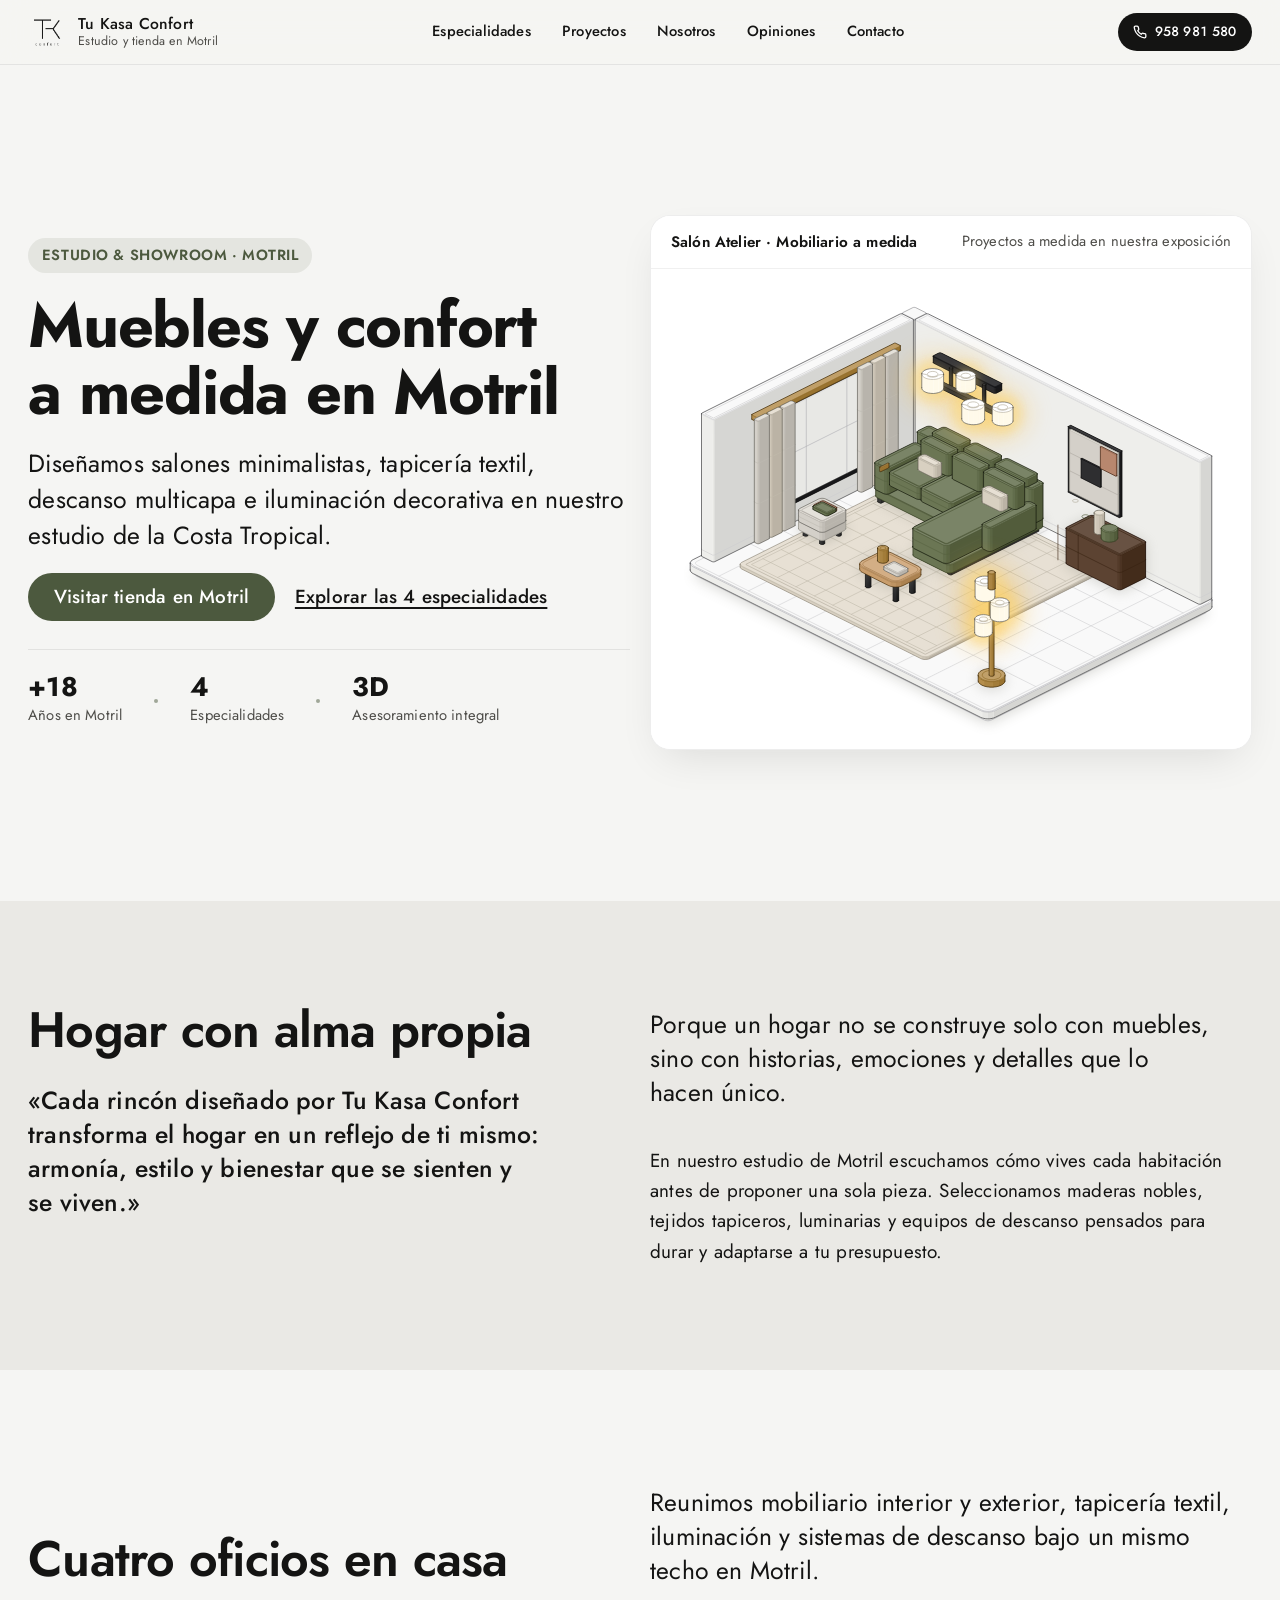
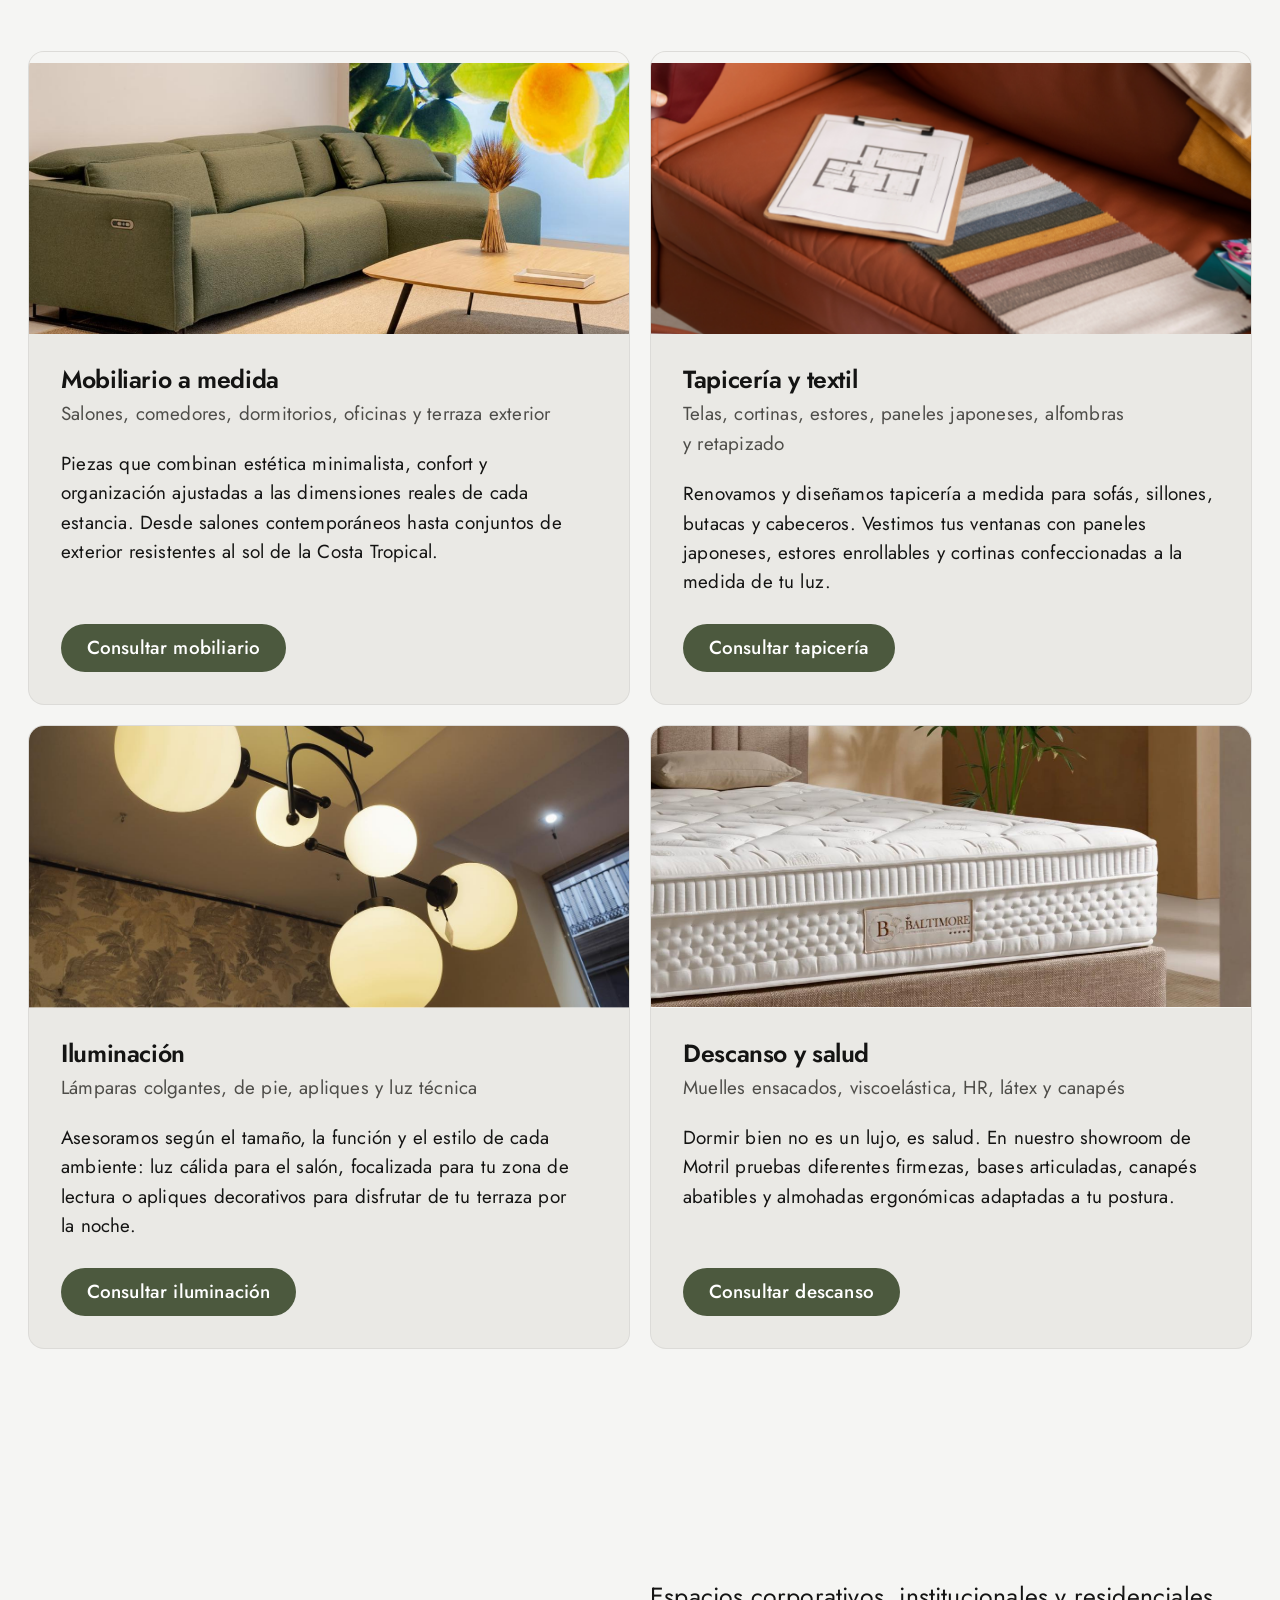
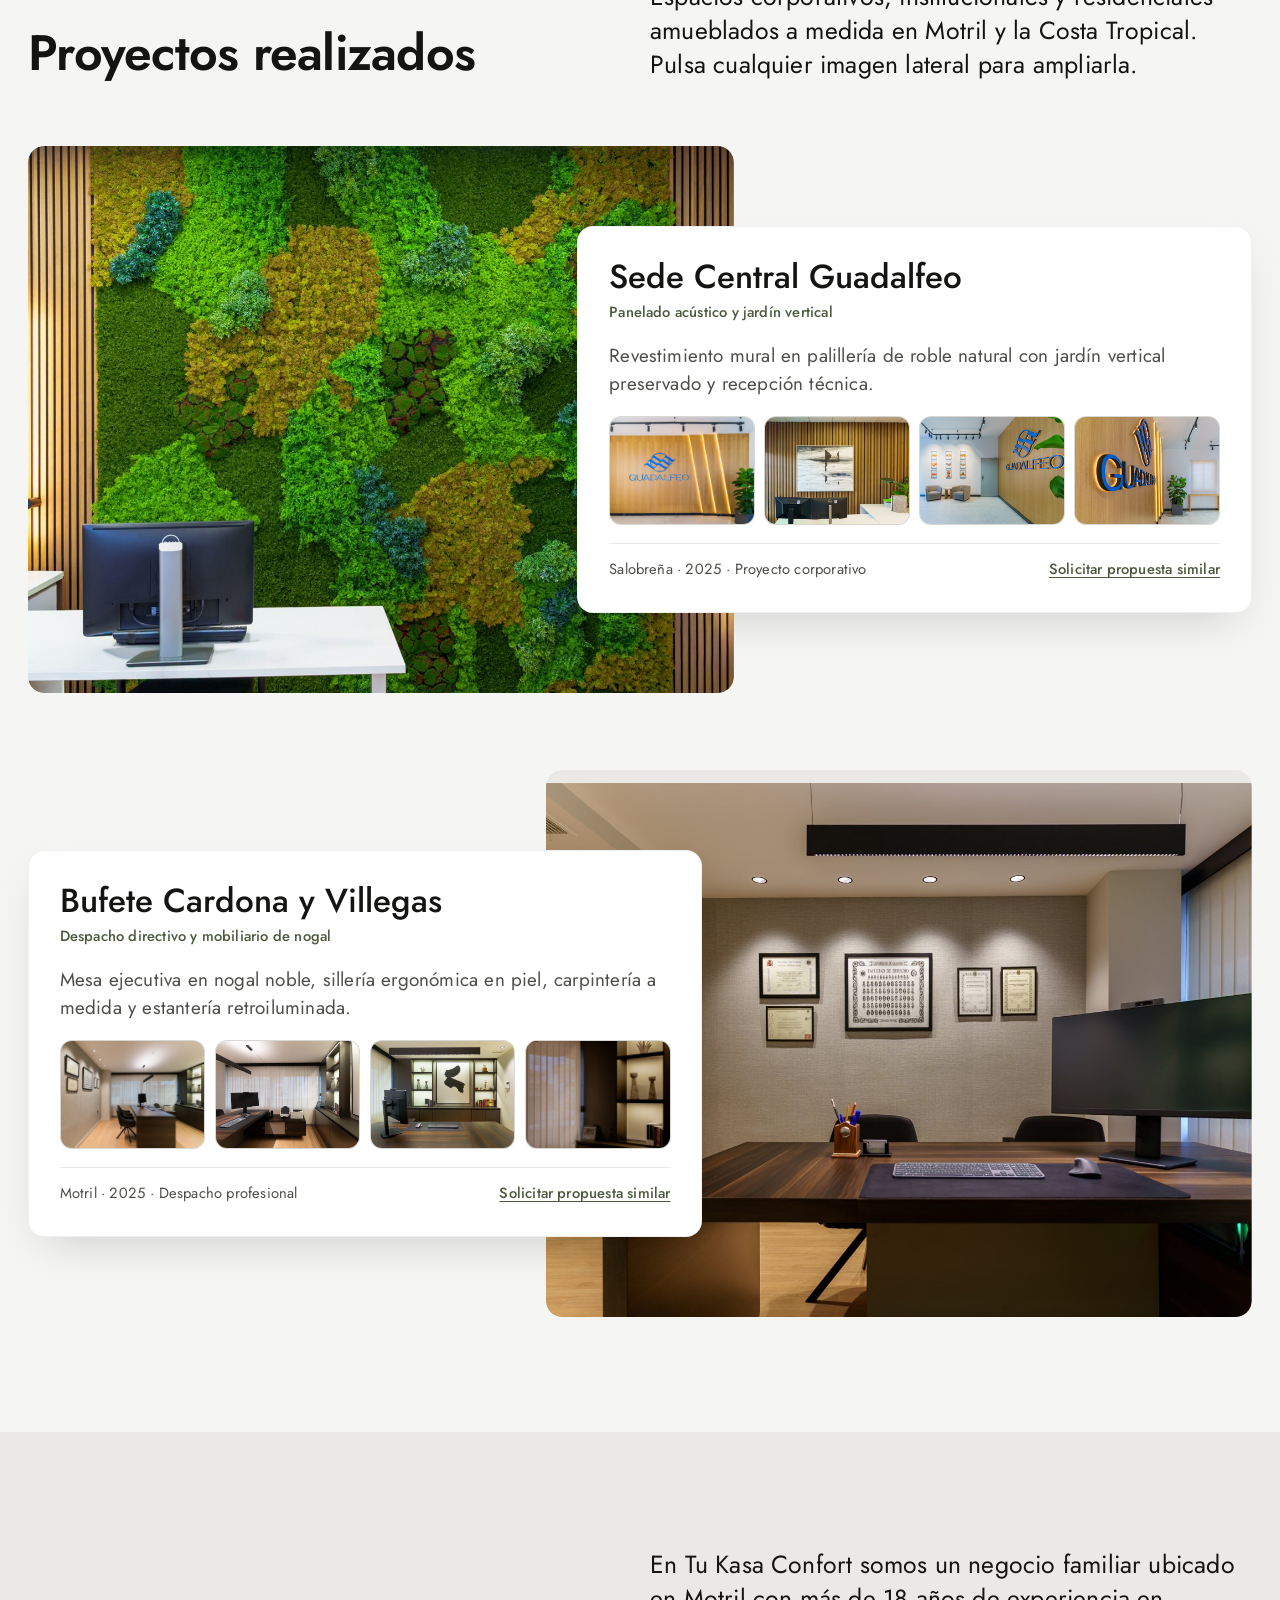
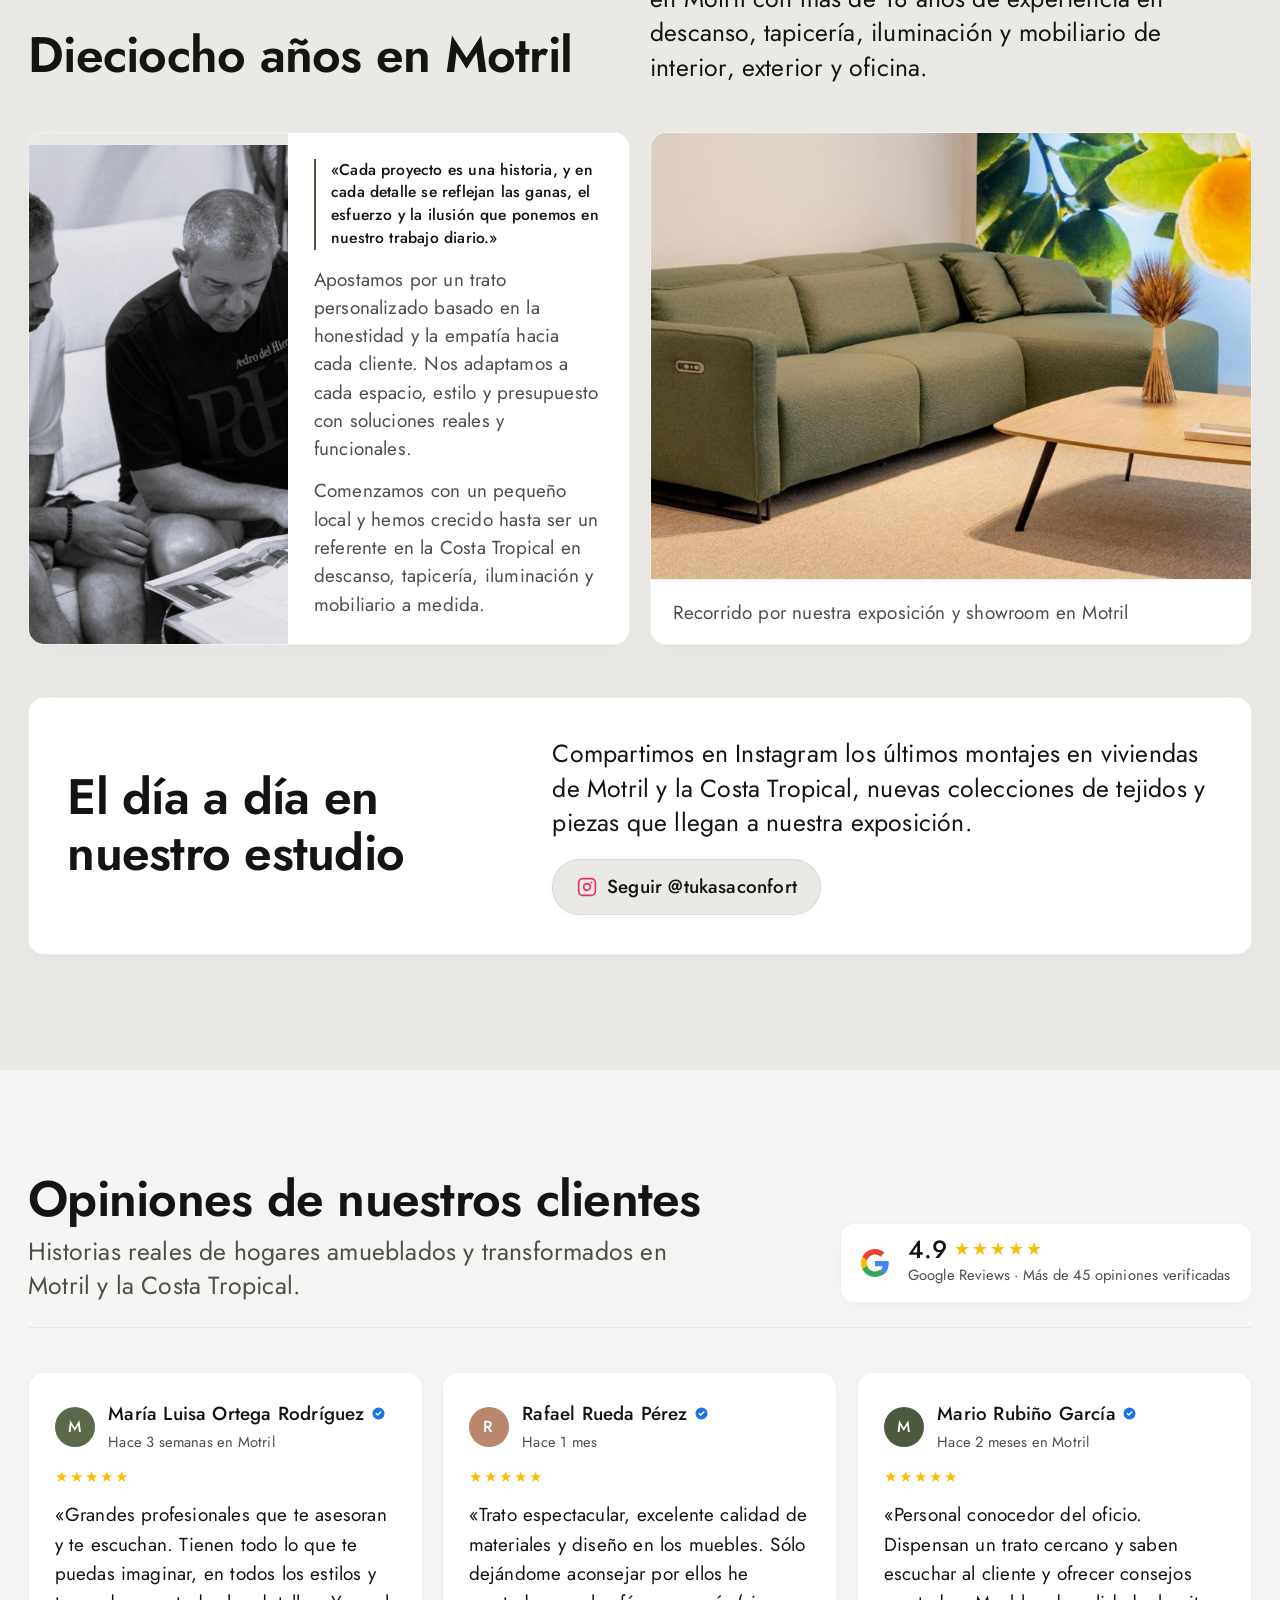
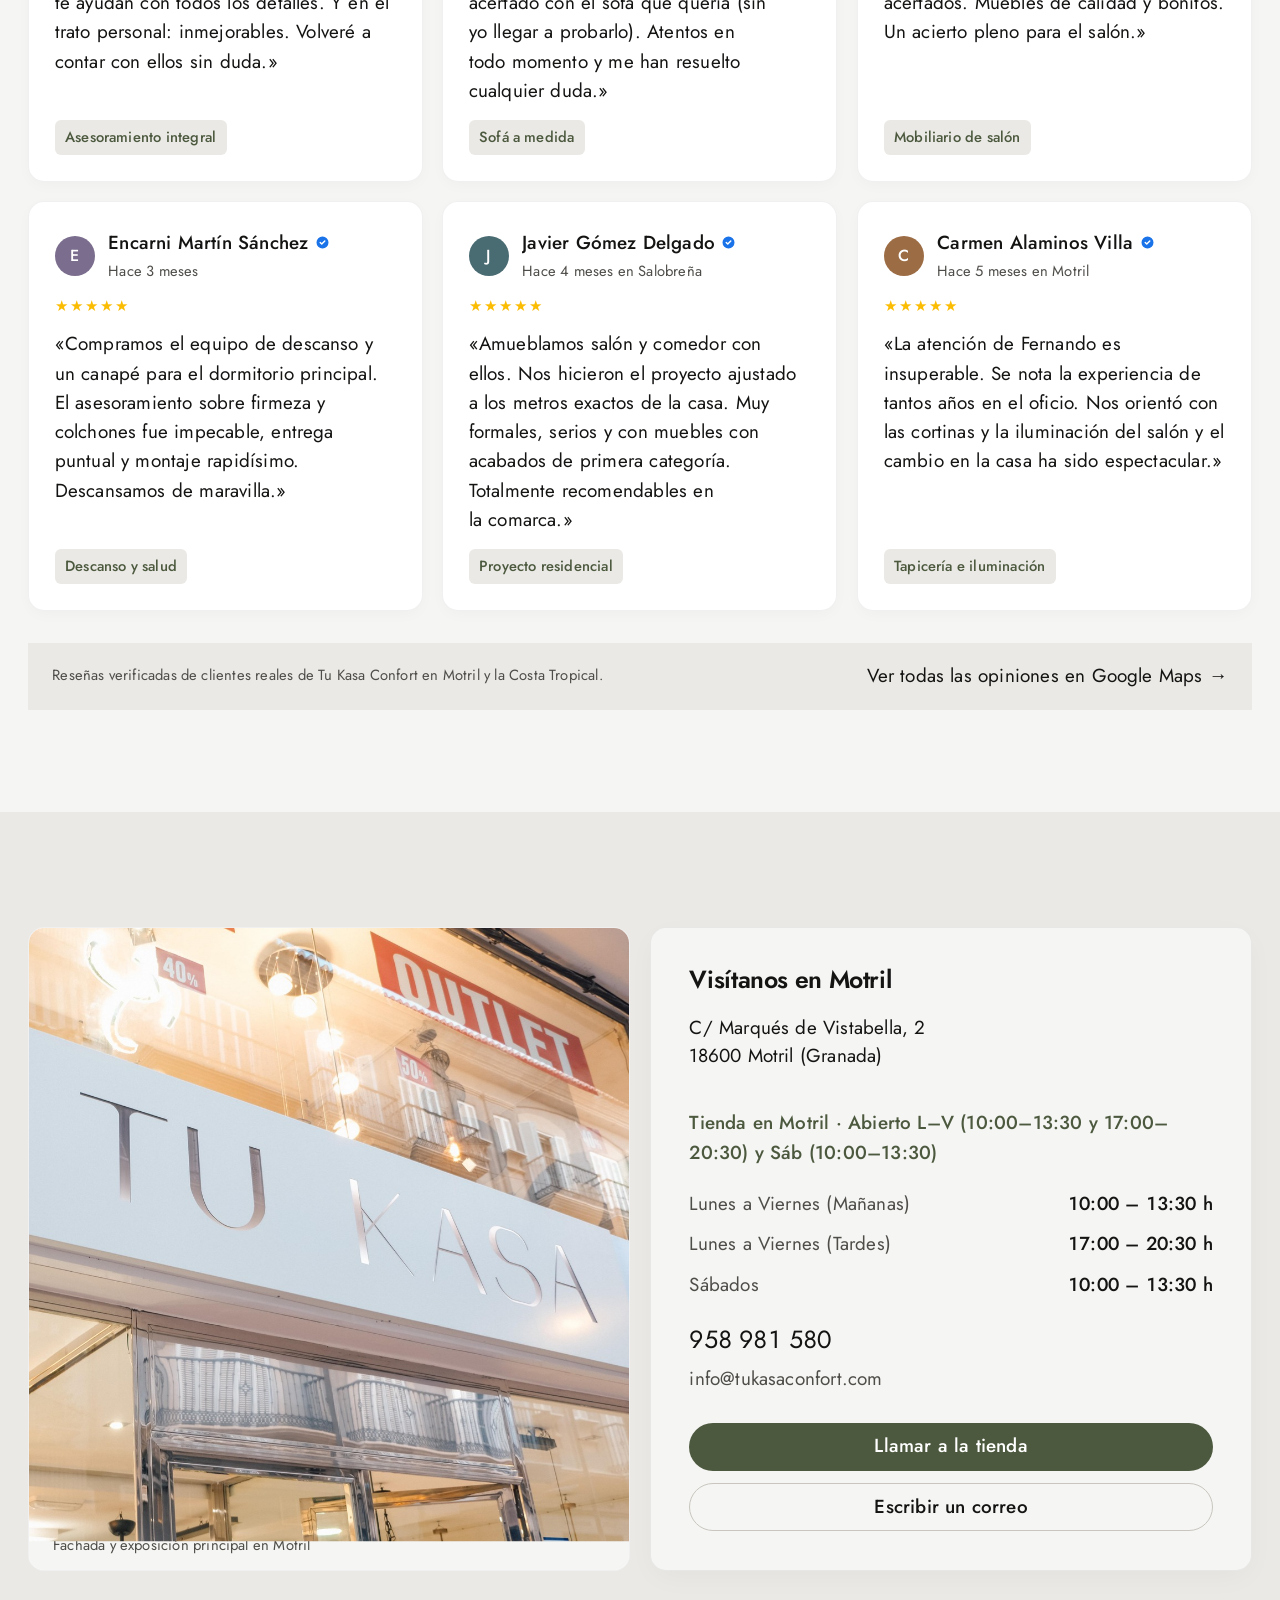
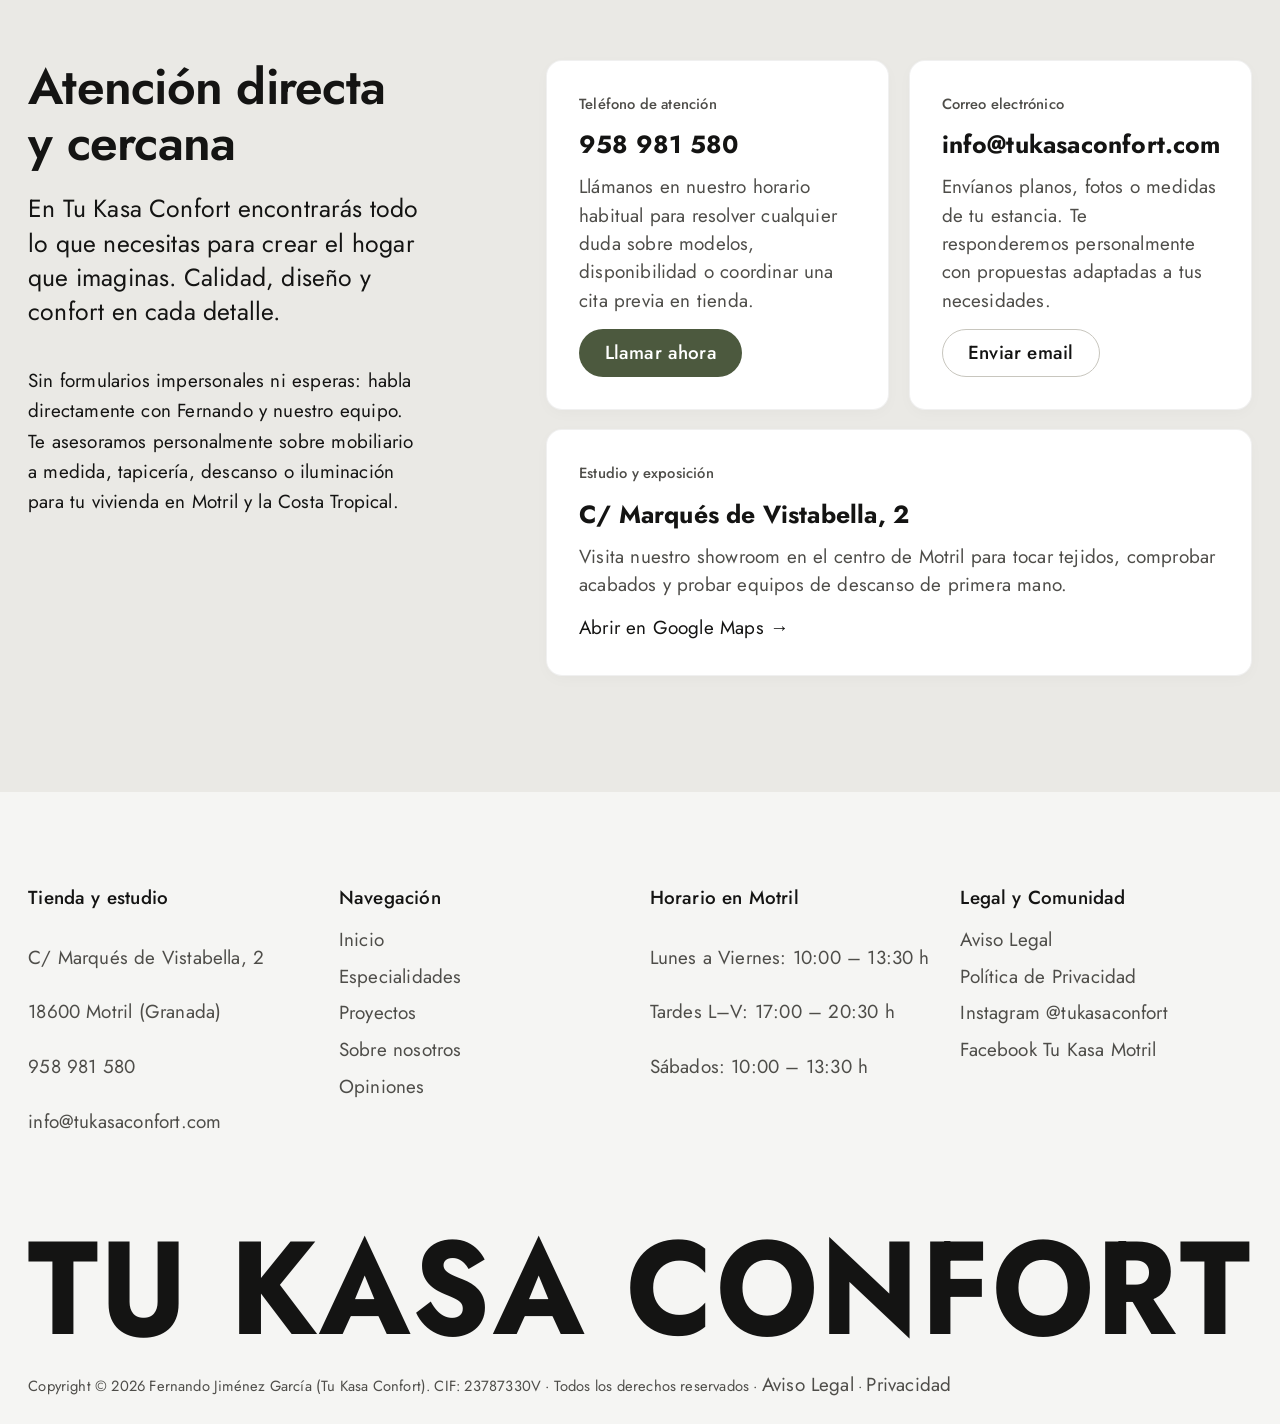
==== commit 7002b76f: "Adopcion tipografia Century Gothic, rediseño minimalista de portada y efectos parallax scrolling" ====
--- a/index.html
+++ b/index.html
@@ -9,7 +9,7 @@
   <link rel="icon" type="image/png" href="assets/favicon.png">
   <link rel="preconnect" href="https://fonts.googleapis.com">
   <link rel="preconnect" href="https://fonts.gstatic.com" crossorigin>
-  <link href="https://fonts.googleapis.com/css2?family=Bodoni+Moda:ital,opsz,wght@0,6..96,500;1,6..96,500&family=Jost:wght@400;500&display=swap" rel="stylesheet">
+  <link href="https://fonts.googleapis.com/css2?family=Jost:wght@400;500;600;700&display=swap" rel="stylesheet">
   <script>document.documentElement.classList.add('js');</script>
   <link rel="stylesheet" href="styles.css">
 </head>
@@ -48,6 +48,7 @@
   <section class="hero" id="inicio">
     <div class="hero__stage wrap grid">
       <div class="hero__editorial">
+        <span class="hero__badge">Estudio &amp; Showroom · Motril</span>
         <h1 class="display lines">
           <span class="line"><span data-line style="--i:0">Muebles y confort</span></span>
           <span class="line"><span data-line style="--i:1">a medida en Motril</span></span>
@@ -59,25 +60,20 @@
           <a href="#especialidades" class="link hero__secondary-link">Explorar las 4 especialidades</a>
         </div>
 
-        <!-- Apple-Style Interactive Specialty Controller -->
-        <div class="hero__console" data-ui aria-label="Control interactivo de la maqueta por especialidad">
-          <div class="hero__console-header">
-            <div class="hero__craft-tabs" role="tablist" aria-label="Especialidades en el salón">
-              <button type="button" class="hero__craft-btn is-active" role="tab" aria-selected="true" data-craft="mobiliario">Mobiliario</button>
-              <button type="button" class="hero__craft-btn" role="tab" aria-selected="false" data-craft="tapiceria">Tapicería</button>
-              <button type="button" class="hero__craft-btn" role="tab" aria-selected="false" data-craft="iluminacion">Iluminación</button>
-              <button type="button" class="hero__craft-btn" role="tab" aria-selected="false" data-craft="descanso">Descanso</button>
-            </div>
-          </div>
-
-          <div class="hero__craft-panel" id="hero-craft-panel" role="tabpanel">
-            <div class="hero__craft-preview">
-              <img src="assets/slider-3.png" alt="Referencia real en exposición de Tu Kasa Confort" width="320" height="200" id="hero-craft-img" class="hero__craft-img">
-            </div>
-            <div class="hero__craft-copy">
-              <p class="hero__craft-title" id="hero-craft-title">Salón contemporáneo en roble natural y nogal</p>
-              <p class="hero__craft-desc" id="hero-craft-desc">Sofá chaise-longue verde musgo, mesa de centro en roble y aparador ajustados a las dimensiones de tu hogar.</p>
-            </div>
+        <div class="hero__proof" aria-label="Garantías y trayectoria de Tu Kasa Confort">
+          <div class="hero__proof-item">
+            <span class="hero__proof-val">+18</span>
+            <span class="hero__proof-txt">Años en Motril</span>
+          </div>
+          <span class="hero__proof-dot" aria-hidden="true"></span>
+          <div class="hero__proof-item">
+            <span class="hero__proof-val">4</span>
+            <span class="hero__proof-txt">Especialidades</span>
+          </div>
+          <span class="hero__proof-dot" aria-hidden="true"></span>
+          <div class="hero__proof-item">
+            <span class="hero__proof-val">3D</span>
+            <span class="hero__proof-txt">Asesoramiento integral</span>
           </div>
         </div>
       </div>
@@ -239,11 +235,7 @@
 ]]></style><g data-art=""><g class="iso-solid"><path class="iso-halo" d="M95.5 426.3L95.7 425.6L96.1 424.9L96.8 424.2L97.7 423.7L402.2 271.4L403.4 270.9L404.7 270.6L406 270.4L407.5 270.3L408.9 270.4L410.3 270.6L411.6 270.9L412.7 271.4L822.3 476.2L823.2 476.7L823.9 477.4L824.3 478.1L824.5 478.8L824.5 485.2L824.3 485.9L823.9 486.6L823.2 487.3L822.3 487.9L517.8 640.1L516.6 640.6L515.3 640.9L514 641.1L512.5 641.2L511.1 641.1L509.7 640.9L508.4 640.6L507.3 640.1L97.7 435.3L96.8 434.8L96.1 434.1L95.7 433.4L95.5 432.7Z"/><path class="iso-fill" d="M95.5 426.3L95.7 425.6L96.1 424.9L96.8 424.2L97.7 423.7L402.2 271.4L403.4 270.9L404.7 270.6L406 270.4L407.5 270.3L408.9 270.4L410.3 270.6L411.6 270.9L412.7 271.4L822.3 476.2L823.2 476.7L823.9 477.4L824.3 478.1L824.5 478.8L824.5 485.2L824.3 485.9L823.9 486.6L823.2 487.3L822.3 487.9L517.8 640.1L516.6 640.6L515.3 640.9L514 641.1L512.5 641.2L511.1 641.1L509.7 640.9L508.4 640.6L507.3 640.1L97.7 435.3L96.8 434.8L96.1 434.1L95.7 433.4L95.5 432.7Z"/><path class="iso-shade" data-shade="0" d="M824.5 485.2L824.3 485.9L824.3 479.5L824.5 478.8ZM824.3 485.9L823.9 486.6L823.9 480.2L824.3 479.5ZM823.9 486.6L823.2 487.3L823.2 480.9L823.9 480.2ZM823.2 487.3L822.3 487.9L822.3 481.4L823.2 480.9ZM822.3 487.9L517.8 640.1L517.8 633.7L822.3 481.4ZM517.8 640.1L516.6 640.6L516.6 634.2L517.8 633.7Z"/><path class="iso-shade" data-shade="1" d="M516.6 640.6L515.3 640.9L515.3 634.5L516.6 634.2ZM515.3 640.9L514 641.1L514 634.7L515.3 634.5ZM514 641.1L512.5 641.2L512.5 634.8L514 634.7Z"/><path class="iso-shade" data-shade="2" d="M512.5 641.2L511.1 641.1L511.1 634.7L512.5 634.8ZM511.1 641.1L509.7 640.9L509.7 634.5L511.1 634.7ZM509.7 640.9L508.4 640.6L508.4 634.2L509.7 634.5Z"/><path class="iso-shade" data-shade="3" d="M508.4 640.6L507.3 640.1L507.3 633.7L508.4 634.2ZM507.3 640.1L97.7 435.3L97.7 428.9L507.3 633.7ZM97.7 435.3L96.8 434.8L96.8 428.3L97.7 428.9ZM96.8 434.8L96.1 434.1L96.1 427.7L96.8 428.3ZM96.1 434.1L95.7 433.4L95.7 427L96.1 427.7ZM95.7 433.4L95.5 432.7L95.5 426.3L95.7 427Z"/><path class="iso-top" d="M822.3 476.2L823.2 476.7L823.9 477.4L824.3 478.1L824.5 478.8L824.3 479.5L823.9 480.2L823.2 480.9L822.3 481.4L517.8 633.7L516.6 634.2L515.3 634.5L514 634.7L512.5 634.8L511.1 634.7L509.7 634.5L508.4 634.2L507.3 633.7L97.7 428.9L96.8 428.3L96.1 427.7L95.7 427L95.5 426.3L95.7 425.6L96.1 424.9L96.8 424.2L97.7 423.7L402.2 271.4L403.4 270.9L404.7 270.6L406 270.4L407.5 270.3L408.9 270.4L410.3 270.6L411.6 270.9L412.7 271.4Z"/><path class="iso-line iso-crease" data-tone="faint" d="M824.5 478.8L824.3 479.5L823.9 480.2L823.2 480.9L822.3 481.4L517.8 633.7L516.6 634.2L515.3 634.5L514 634.7L512.5 634.8L511.1 634.7L509.7 634.5L508.4 634.2L507.3 633.7L97.7 428.9L96.8 428.3L96.1 427.7L95.7 427L95.5 426.3"/><path class="iso-line iso-edge" data-tone="lo" d="M95.5 426.3L95.7 425.6L96.1 424.9L96.8 424.2L97.7 423.7L402.2 271.4L403.4 270.9L404.7 270.6L406 270.4L407.5 270.3L408.9 270.4L410.3 270.6L411.6 270.9L412.7 271.4L822.3 476.2L823.2 476.7L823.9 477.4L824.3 478.1L824.5 478.8M824.5 485.2L824.3 485.9L823.9 486.6L823.2 487.3L822.3 487.9L517.8 640.1L516.6 640.6L515.3 640.9L514 641.1L512.5 641.2L511.1 641.1L509.7 640.9L508.4 640.6L507.3 640.1L97.7 435.3L96.8 434.8L96.1 434.1L95.7 433.4L95.5 432.7M824.5 478.8L824.5 485.2M95.5 426.3L95.5 432.7"/></g><g class="iso-solid"><path class="iso-fill" d="M88.1 416.6L88.4 415.2L89.2 413.8L90.6 412.5L92.4 411.4L397 259.1L399.2 258.2L401.8 257.5L404.6 257.1L407.5 256.9L410.4 257.1L413.2 257.5L415.7 258.2L418 259.1L827.6 463.9L829.4 465L830.8 466.3L831.6 467.7L831.9 469.1L831.9 478.8L831.6 480.2L830.8 481.6L829.4 482.9L827.6 484L523 636.3L520.8 637.2L518.2 637.9L515.4 638.4L512.5 638.5L509.6 638.4L506.8 637.9L504.3 637.2L502 636.3L92.4 431.5L90.6 430.4L89.2 429.1L88.4 427.7L88.1 426.3Z"/><path class="iso-shade" data-shade="0" d="M831.9 478.8L831.6 480.2L831.6 470.6L831.9 469.1ZM831.6 480.2L830.8 481.6L830.8 472L831.6 470.6ZM830.8 481.6L829.4 482.9L829.4 473.3L830.8 472ZM829.4 482.9L827.6 484L827.6 474.4L829.4 473.3ZM827.6 484L523 636.3L523 626.7L827.6 474.4ZM523 636.3L520.8 637.2L520.8 627.6L523 626.7Z"/><path class="iso-shade" data-shade="1" d="M520.8 637.2L518.2 637.9L518.2 628.3L520.8 627.6ZM518.2 637.9L515.4 638.4L515.4 628.7L518.2 628.3ZM515.4 638.4L512.5 638.5L512.5 628.8L515.4 628.7Z"/><path class="iso-shade" data-shade="2" d="M512.5 638.5L509.6 638.4L509.6 628.7L512.5 628.8ZM509.6 638.4L506.8 637.9L506.8 628.3L509.6 628.7ZM506.8 637.9L504.3 637.2L504.3 627.6L506.8 628.3Z"/><path class="iso-shade" data-shade="3" d="M504.3 637.2L502 636.3L502 626.7L504.3 627.6ZM502 636.3L92.4 431.5L92.4 421.9L502 626.7ZM92.4 431.5L90.6 430.4L90.6 420.8L92.4 421.9ZM90.6 430.4L89.2 429.1L89.2 419.5L90.6 420.8ZM89.2 429.1L88.4 427.7L88.4 418.1L89.2 419.5ZM88.4 427.7L88.1 426.3L88.1 416.6L88.4 418.1Z"/><path class="iso-top" d="M827.6 463.9L829.4 465L830.8 466.3L831.6 467.7L831.9 469.1L831.6 470.6L830.8 472L829.4 473.3L827.6 474.4L523 626.7L520.8 627.6L518.2 628.3L515.4 628.7L512.5 628.8L509.6 628.7L506.8 628.3L504.3 627.6L502 626.7L92.4 421.9L90.6 420.8L89.2 419.5L88.4 418.1L88.1 416.6L88.4 415.2L89.2 413.8L90.6 412.5L92.4 411.4L397 259.1L399.2 258.2L401.8 257.5L404.6 257.1L407.5 256.9L410.4 257.1L413.2 257.5L415.7 258.2L418 259.1Z"/><path class="iso-line iso-crease" data-tone="lo" d="M831.9 469.1L831.6 470.6L830.8 472L829.4 473.3L827.6 474.4L523 626.7L520.8 627.6L518.2 628.3L515.4 628.7L512.5 628.8L509.6 628.7L506.8 628.3L504.3 627.6L502 626.7L92.4 421.9L90.6 420.8L89.2 419.5L88.4 418.1L88.1 416.6"/><path class="iso-line iso-bevel" data-tone="lo" d="M831.9 469.1L829.4 470.4L828.7 471.6L827.6 472.7L825.9 473.7L521.5 625.8L519.5 626.7L517.3 627.3L515 627.6L512.5 627.7L510 627.6L507.7 627.3L505.5 626.7L503.5 625.8L94.1 421.1L92.4 420.1L91.3 419.1L90.6 417.9L88.1 416.6"/><path class="iso-line" data-tone="faint" d="M822.3 466.5L823.5 467.3L824.2 468.2L824.5 469.1L824.2 470.1L823.5 471L822.3 471.8L517.8 624L516.2 624.6L514.4 625L512.5 625.1L510.6 625L508.8 624.6L507.3 624L97.7 419.3L96.5 418.5L95.8 417.6L95.5 416.6L95.8 415.7L96.5 414.8L97.7 414L402.2 261.7L403.8 261.2L405.6 260.8L407.5 260.7L409.4 260.8L411.2 261.2L412.7 261.7Z"/><path class="iso-line" data-tone="faint" d="M444.2 277.5L129.2 435M486.3 298.5L171.2 456M528.3 319.5L213.2 477M570.3 340.5L255.2 498M612.3 361.5L297.2 519M654.3 382.5L339.2 540M696.3 403.5L381.2 561M738.3 424.5L423.2 582M780.3 445.5L465.3 603M370.7 277.5L790.8 487.5M328.7 298.5L748.8 508.5M286.7 319.5L706.8 529.5M244.7 340.5L664.8 550.5M202.7 361.5L622.8 571.5M160.7 382.5L580.8 592.5"/><path class="iso-line iso-edge" data-tone="hi" d="M88.1 416.6L88.4 415.2L89.2 413.8L90.6 412.5L92.4 411.4L397 259.1L399.2 258.2L401.8 257.5L404.6 257.1L407.5 256.9L410.4 257.1L413.2 257.5L415.7 258.2L418 259.1L827.6 463.9L829.4 465L830.8 466.3L831.6 467.7L831.9 469.1M831.9 478.8L831.6 480.2L830.8 481.6L829.4 482.9L827.6 484L523 636.3L520.8 637.2L518.2 637.9L515.4 638.4L512.5 638.5L509.6 638.4L506.8 637.9L504.3 637.2L502 636.3L92.4 431.5L90.6 430.4L89.2 429.1L88.4 427.7L88.1 426.3M831.9 469.1L831.9 478.8M88.1 416.6L88.1 426.3"/></g><g class="iso-solid"><path class="iso-fill" d="M390.3 60.5L390.6 59.9L391.2 59.4L405.4 52.3L406.4 52L407.5 51.9L408.6 52L409.6 52.3L423.8 59.4L424.4 59.9L424.6 60.5L424.6 263.1L424.4 263.6L423.8 264.1L409.6 271.2L408.6 271.5L407.5 271.6L406.4 271.5L405.4 271.2L391.2 264.1L390.6 263.6L390.3 263.1Z"/><path class="iso-shade" data-shade="0" d="M424.6 263.1L424.4 263.6L424.4 61L424.6 60.5ZM424.4 263.6L423.8 264.1L423.8 61.5L424.4 61ZM423.8 264.1L409.6 271.2L409.6 68.6L423.8 61.5ZM409.6 271.2L408.6 271.5L408.6 68.9L409.6 68.6Z"/><path class="iso-shade" data-shade="1" d="M408.6 271.5L407.5 271.6L407.5 69.1L408.6 68.9Z"/><path class="iso-shade" data-shade="2" d="M407.5 271.6L406.4 271.5L406.4 68.9L407.5 69.1Z"/><path class="iso-shade" data-shade="3" d="M406.4 271.5L405.4 271.2L405.4 68.6L406.4 68.9ZM405.4 271.2L391.2 264.1L391.2 61.5L405.4 68.6ZM391.2 264.1L390.6 263.6L390.6 61L391.2 61.5ZM390.6 263.6L390.3 263.1L390.3 60.5L390.6 61Z"/><path class="iso-top" d="M423.8 59.4L424.4 59.9L424.6 60.5L424.4 61L423.8 61.5L409.6 68.6L408.6 68.9L407.5 69.1L406.4 68.9L405.4 68.6L391.2 61.5L390.6 61L390.3 60.5L390.6 59.9L391.2 59.4L405.4 52.3L406.4 52L407.5 51.9L408.6 52L409.6 52.3Z"/><path class="iso-line iso-crease" data-tone="faint" d="M424.6 60.5L424.4 61L423.8 61.5L409.6 68.6L408.6 68.9L407.5 69.1L406.4 68.9L405.4 68.6L391.2 61.5L390.6 61L390.3 60.5"/><path class="iso-line iso-bevel" data-tone="faint" d="M424.6 60.5L423.4 60.8L422.9 61.2L408.9 68.2L408.2 68.4L407.5 68.5L406.8 68.4L406.1 68.2L392.1 61.2L391.6 60.8L390.3 60.5"/><path class="iso-line iso-edge" data-tone="mid" d="M390.3 60.5L390.6 59.9L391.2 59.4L405.4 52.3L406.4 52L407.5 51.9L408.6 52L409.6 52.3L423.8 59.4L424.4 59.9L424.6 60.5M424.6 263.1L424.4 263.6L423.8 264.1L409.6 271.2L408.6 271.5L407.5 271.6L406.4 271.5L405.4 271.2L391.2 264.1L390.6 263.6L390.3 263.1M424.6 60.5L424.6 263.1M390.3 60.5L390.3 263.1"/></g><g class="iso-solid"><path class="iso-fill" d="M408.7 69.7L408.9 69.1L409.6 68.6L423.8 61.5L424.7 61.2L425.9 61.1L427 61.2L428 61.5L830.7 262.9L831.4 263.4L831.6 263.9L831.6 466.5L831.4 467.1L830.7 467.6L816.5 474.7L815.6 475L814.4 475.1L813.3 475L812.3 474.7L409.6 273.3L408.9 272.8L408.7 272.2Z"/><path class="iso-shade" data-shade="0" d="M831.6 466.5L831.4 467.1L831.4 264.5L831.6 263.9ZM831.4 467.1L830.7 467.6L830.7 265L831.4 264.5ZM830.7 467.6L816.5 474.7L816.5 272.1L830.7 265ZM816.5 474.7L815.6 475L815.6 272.4L816.5 272.1Z"/><path class="iso-shade" data-shade="1" d="M815.6 475L814.4 475.1L814.4 272.5L815.6 272.4Z"/><path class="iso-shade" data-shade="2" d="M814.4 475.1L813.3 475L813.3 272.4L814.4 272.5Z"/><path class="iso-shade" data-shade="3" d="M813.3 475L812.3 474.7L812.3 272.1L813.3 272.4ZM812.3 474.7L409.6 273.3L409.6 70.7L812.3 272.1ZM409.6 273.3L408.9 272.8L408.9 70.2L409.6 70.7ZM408.9 272.8L408.7 272.2L408.7 69.7L408.9 70.2Z"/><path class="iso-top" d="M830.7 262.9L831.4 263.4L831.6 263.9L831.4 264.5L830.7 265L816.5 272.1L815.6 272.4L814.4 272.5L813.3 272.4L812.3 272.1L409.6 70.7L408.9 70.2L408.7 69.7L408.9 69.1L409.6 68.6L423.8 61.5L424.7 61.2L425.9 61.1L427 61.2L428 61.5Z"/><path class="iso-line iso-crease" data-tone="faint" d="M831.6 263.9L831.4 264.5L830.7 265L816.5 272.1L815.6 272.4L814.4 272.5L813.3 272.4L812.3 272.1L409.6 70.7L408.9 70.2L408.7 69.7"/><path class="iso-line iso-bevel" data-tone="faint" d="M831.6 263.9L830 264.2L829.6 264.5L815.6 271.5L815 271.7L814.4 271.8L813.9 271.7L813.3 271.5L410.7 70.2L410.3 70L408.7 69.7"/><path class="iso-line" data-tone="faint" d="M826.5 263.9L814.4 270L413.8 69.7L425.9 63.6Z"/><path class="iso-line" data-tone="faint" d="M831.6 456.9L831.4 457.4L830.7 457.9L816.5 465L815.6 465.3L814.4 465.5L813.3 465.3L812.3 465L409.6 263.6L408.9 263.2L408.7 262.6"/><path class="iso-line iso-edge" data-tone="hi" d="M408.7 69.7L408.9 69.1L409.6 68.6L423.8 61.5L424.7 61.2L425.9 61.1L427 61.2L428 61.5L830.7 262.9L831.4 263.4L831.6 263.9M831.6 466.5L831.4 467.1L830.7 467.6L816.5 474.7L815.6 475L814.4 475.1L813.3 475L812.3 474.7L409.6 273.3L408.9 272.8L408.7 272.2M831.6 263.9L831.6 466.5M408.7 69.7L408.7 272.2"/></g><g class="iso-solid"><path class="iso-fill" d="M104.2 203.6L104.4 203L105 202.5L387 61.5L388 61.2L389.1 61.1L390.3 61.2L391.2 61.5L405.4 68.6L406 69.1L406.3 69.7L406.3 272.2L406 272.8L405.4 273.3L123.4 414.3L122.5 414.6L121.3 414.7L120.2 414.6L119.2 414.3L105 407.2L104.4 406.7L104.2 406.1Z"/><path class="iso-shade" data-shade="0" d="M406.3 272.2L406 272.8L406 70.2L406.3 69.7ZM406 272.8L405.4 273.3L405.4 70.7L406 70.2ZM405.4 273.3L123.4 414.3L123.4 211.7L405.4 70.7ZM123.4 414.3L122.5 414.6L122.5 212L123.4 211.7Z"/><path class="iso-shade" data-shade="1" d="M122.5 414.6L121.3 414.7L121.3 212.1L122.5 212Z"/><path class="iso-shade" data-shade="2" d="M121.3 414.7L120.2 414.6L120.2 212L121.3 212.1Z"/><path class="iso-shade" data-shade="3" d="M120.2 414.6L119.2 414.3L119.2 211.7L120.2 212ZM119.2 414.3L105 407.2L105 204.6L119.2 211.7ZM105 407.2L104.4 406.7L104.4 204.1L105 204.6ZM104.4 406.7L104.2 406.1L104.2 203.6L104.4 204.1Z"/><path class="iso-top" d="M405.4 68.6L406 69.1L406.3 69.7L406 70.2L405.4 70.7L123.4 211.7L122.5 212L121.3 212.1L120.2 212L119.2 211.7L105 204.6L104.4 204.1L104.2 203.6L104.4 203L105 202.5L387 61.5L388 61.2L389.1 61.1L390.3 61.2L391.2 61.5Z"/><path class="iso-line iso-crease" data-tone="faint" d="M406.3 69.7L406 70.2L405.4 70.7L123.4 211.7L122.5 212L121.3 212.1L120.2 212L119.2 211.7L105 204.6L104.4 204.1L104.2 203.6"/><path class="iso-line iso-bevel" data-tone="faint" d="M406.3 69.7L404.7 70L404.2 70.2L122.5 211.1L121.9 211.3L121.3 211.4L120.8 211.3L120.2 211.1L106.2 204.1L105.8 203.8L104.2 203.6"/><path class="iso-line" data-tone="faint" d="M401.2 69.7L121.3 209.6L109.2 203.6L389.1 63.6Z"/><path class="iso-line" data-tone="faint" d="M406.3 262.6L406 263.2L405.4 263.6L123.4 404.6L122.5 405L121.3 405.1L120.2 405L119.2 404.6L105 397.5L104.4 397.1L104.2 396.5"/><path class="iso-line iso-edge" data-tone="hi" d="M104.2 203.6L104.4 203L105 202.5L387 61.5L388 61.2L389.1 61.1L390.3 61.2L391.2 61.5L405.4 68.6L406 69.1L406.3 69.7M406.3 272.2L406 272.8L405.4 273.3L123.4 414.3L122.5 414.6L121.3 414.7L120.2 414.6L119.2 414.3L105 407.2L104.4 406.7L104.2 406.1M406.3 69.7L406.3 272.2M104.2 203.6L104.2 406.1"/></g><g class="iso-solid ac-iron"><path class="iso-fill" d="M189.5 204.1L189.6 203.9L189.8 203.7L366.8 115.2L367.2 115.1L367.6 115.1L368 115.1L368.4 115.2L369.9 116L370.2 116.2L370.3 116.4L370.3 264.3L370.2 264.5L369.9 264.7L193 353.2L192.6 353.3L192.2 353.3L191.8 353.3L191.4 353.2L189.8 352.4L189.6 352.2L189.5 352Z"/><path class="iso-shade" data-shade="0" d="M370.3 264.3L370.2 264.5L370.2 116.6L370.3 116.4ZM370.2 264.5L369.9 264.7L369.9 116.8L370.2 116.6ZM369.9 264.7L193 353.2L193 205.3L369.9 116.8ZM193 353.2L192.6 353.3L192.6 205.4L193 205.3Z"/><path class="iso-shade" data-shade="1" d="M192.6 353.3L192.2 353.3L192.2 205.4L192.6 205.4Z"/><path class="iso-shade" data-shade="2" d="M192.2 353.3L191.8 353.3L191.8 205.4L192.2 205.4Z"/><path class="iso-shade" data-shade="3" d="M191.8 353.3L191.4 353.2L191.4 205.3L191.8 205.4ZM191.4 353.2L189.8 352.4L189.8 204.5L191.4 205.3ZM189.8 352.4L189.6 352.2L189.6 204.3L189.8 204.5ZM189.6 352.2L189.5 352L189.5 204.1L189.6 204.3Z"/><path class="iso-top" d="M369.9 116L370.2 116.2L370.3 116.4L370.2 116.6L369.9 116.8L193 205.3L192.6 205.4L192.2 205.4L191.8 205.4L191.4 205.3L189.8 204.5L189.6 204.3L189.5 204.1L189.6 203.9L189.8 203.7L366.8 115.2L367.2 115.1L367.6 115.1L368 115.1L368.4 115.2Z"/><path class="iso-line iso-crease" data-tone="lo" d="M370.3 116.4L370.2 116.6L369.9 116.8L193 205.3L192.6 205.4L192.2 205.4L191.8 205.4L191.4 205.3L189.8 204.5L189.6 204.3L189.5 204.1"/><path class="iso-line" data-tone="lo" d="M370.3 212.9L370.2 213.1L369.9 213.3L193 301.7L192.6 301.9L192.2 301.9L191.8 301.9L191.4 301.7L189.8 300.9L189.6 300.8L189.5 300.5"/><path class="iso-line" data-tone="lo" d="M370.3 164.6L370.2 164.8L369.9 165L193 253.5L192.6 253.6L192.2 253.7L191.8 253.6L191.4 253.5L189.8 252.7L189.6 252.5L189.5 252.3"/><path class="iso-line iso-edge" data-tone="hi" d="M189.5 204.1L189.6 203.9L189.8 203.7L366.8 115.2L367.2 115.1L367.6 115.1L368 115.1L368.4 115.2L369.9 116L370.2 116.2L370.3 116.4M370.3 264.3L370.2 264.5L369.9 264.7L193 353.2L192.6 353.3L192.2 353.3L191.8 353.3L191.4 353.2L189.8 352.4L189.6 352.2L189.5 352M370.3 116.4L370.3 264.3M189.5 204.1L189.5 352"/></g><g class="iso-solid" data-lit=""><path class="iso-fill" d="M197.2 209.2L197.3 209.1L197.5 208.9L364.4 125.5L364.7 125.4L365 125.3L365.2 125.4L365.5 125.5L366 125.7L366.2 125.8L366.2 126L366.2 261L366.2 261.2L366 261.3L199 344.8L198.8 344.9L198.5 344.9L198.2 344.9L198 344.8L197.5 344.5L197.3 344.4L197.2 344.3Z"/><path class="iso-shade" data-shade="0" d="M366.2 261L366.2 261.2L366.2 126.1L366.2 126ZM366.2 261.2L366 261.3L366 126.2L366.2 126.1ZM366 261.3L199 344.8L199 209.7L366 126.2ZM199 344.8L198.8 344.9L198.8 209.8L199 209.7Z"/><path class="iso-shade" data-shade="1" d="M198.8 344.9L198.5 344.9L198.5 209.8L198.8 209.8Z"/><path class="iso-shade" data-shade="2" d="M198.5 344.9L198.2 344.9L198.2 209.8L198.5 209.8Z"/><path class="iso-shade" data-shade="3" d="M198.2 344.9L198 344.8L198 209.7L198.2 209.8ZM198 344.8L197.5 344.5L197.5 209.5L198 209.7ZM197.5 344.5L197.3 344.4L197.3 209.3L197.5 209.5ZM197.3 344.4L197.2 344.3L197.2 209.2L197.3 209.3Z"/><path class="iso-top" d="M366 125.7L366.2 125.8L366.2 126L366.2 126.1L366 126.2L199 209.7L198.8 209.8L198.5 209.8L198.2 209.8L198 209.7L197.5 209.5L197.3 209.3L197.2 209.2L197.3 209.1L197.5 208.9L364.4 125.5L364.7 125.4L365 125.3L365.2 125.4L365.5 125.5Z"/><path class="iso-line iso-crease" data-tone="faint" d="M366.2 126L366.2 126.1L366 126.2L199 209.7L198.8 209.8L198.5 209.8L198.2 209.8L198 209.7L197.5 209.5L197.3 209.3L197.2 209.2"/><path class="iso-line" data-tone="lo" d="M311.4 288.6L311.4 153.5"/><path class="iso-line" data-tone="lo" d="M253.6 317.5L253.6 182.4"/><path class="iso-line" data-tone="lo" d="M366.2 193.5L366.2 193.6L366 193.8L199 277.3L198.8 277.3L198.5 277.4L198.2 277.3L198 277.3L197.5 277L197.3 276.9L197.2 276.7"/><path class="iso-line iso-edge" data-tone="mid" d="M197.2 209.2L197.3 209.1L197.5 208.9L364.4 125.5L364.7 125.4L365 125.3L365.2 125.4L365.5 125.5L366 125.7L366.2 125.8L366.2 126M366.2 261L366.2 261.2L366 261.3L199 344.8L198.8 344.9L198.5 344.9L198.2 344.9L198 344.8L197.5 344.5L197.3 344.4L197.2 344.3M366.2 126L366.2 261M197.2 209.2L197.2 344.3"/></g><g class="iso-part iso-part--rug"><g class="iso-solid ac-sand"><path class="iso-fill" d="M159.3 418.4L159.5 417.4L160 416.6L160.9 415.8L162 415.1L406.2 293L407.6 292.4L409.2 292L410.9 291.7L412.7 291.6L414.6 291.7L416.3 292L417.9 292.4L419.3 293L674 420.3L675.1 421L676 421.8L676.5 422.7L676.7 423.6L676.7 427.1L676.5 428L676 428.9L675.1 429.7L674 430.4L429.8 552.5L428.4 553.1L426.8 553.5L425.1 553.8L423.2 553.9L421.4 553.8L419.7 553.5L418.1 553.1L416.7 552.5L162 425.2L160.9 424.5L160 423.7L159.5 422.8L159.3 421.9Z"/><path class="iso-shade" data-shade="0" d="M676.7 427.1L676.5 428L676.5 424.5L676.7 423.6ZM676.5 428L676 428.9L676 425.4L676.5 424.5ZM676 428.9L675.1 429.7L675.1 426.2L676 425.4ZM675.1 429.7L674 430.4L674 426.9L675.1 426.2ZM674 430.4L429.8 552.5L429.8 549L674 426.9ZM429.8 552.5L428.4 553.1L428.4 549.5L429.8 549Z"/><path class="iso-shade" data-shade="1" d="M428.4 553.1L426.8 553.5L426.8 550L428.4 549.5ZM426.8 553.5L425.1 553.8L425.1 550.2L426.8 550ZM425.1 553.8L423.2 553.9L423.2 550.3L425.1 550.2Z"/><path class="iso-shade" data-shade="2" d="M423.2 553.9L421.4 553.8L421.4 550.2L423.2 550.3ZM421.4 553.8L419.7 553.5L419.7 550L421.4 550.2ZM419.7 553.5L418.1 553.1L418.1 549.5L419.7 550Z"/><path class="iso-shade" data-shade="3" d="M418.1 553.1L416.7 552.5L416.7 549L418.1 549.5ZM416.7 552.5L162 425.2L162 421.6L416.7 549ZM162 425.2L160.9 424.5L160.9 420.9L162 421.6ZM160.9 424.5L160 423.7L160 420.1L160.9 420.9ZM160 423.7L159.5 422.8L159.5 419.3L160 420.1ZM159.5 422.8L159.3 421.9L159.3 418.4L159.5 419.3Z"/><path class="iso-top" d="M674 420.3L675.1 421L676 421.8L676.5 422.7L676.7 423.6L676.5 424.5L676 425.4L675.1 426.2L674 426.9L429.8 549L428.4 549.5L426.8 550L425.1 550.2L423.2 550.3L421.4 550.2L419.7 550L418.1 549.5L416.7 549L162 421.6L160.9 420.9L160 420.1L159.5 419.3L159.3 418.4L159.5 417.4L160 416.6L160.9 415.8L162 415.1L406.2 293L407.6 292.4L409.2 292L410.9 291.7L412.7 291.6L414.6 291.7L416.3 292L417.9 292.4L419.3 293Z"/><path class="iso-line iso-crease" data-tone="faint" d="M676.7 423.6L676.5 424.5L676 425.4L675.1 426.2L674 426.9L429.8 549L428.4 549.5L426.8 550L425.1 550.2L423.2 550.3L421.4 550.2L419.7 550L418.1 549.5L416.7 549L162 421.6L160.9 420.9L160 420.1L159.5 419.3L159.3 418.4"/><path class="iso-line iso-bevel" data-tone="faint" d="M676.7 423.6L675.4 424.4L675 425.2L674.2 425.9L673.1 426.5L429.1 548.6L427.8 549.1L426.4 549.5L424.8 549.7L423.2 549.8L421.7 549.7L420.1 549.5L418.7 549.1L417.4 548.6L162.8 421.3L161.8 420.6L161 419.9L160.6 419.2L159.3 418.4"/><path class="iso-line" data-tone="lo" d="M668.2 423.2L668.4 423.3L668.5 423.5L668.5 423.6L668.5 423.7L668.4 423.9L668.2 424L424 546.1L423.8 546.2L423.5 546.2L423.2 546.2L423 546.2L422.7 546.2L422.5 546.1L167.8 418.7L167.6 418.6L167.5 418.5L167.5 418.4L167.5 418.2L167.6 418.1L167.8 418L412 295.9L412.2 295.8L412.5 295.7L412.7 295.7L413 295.7L413.3 295.8L413.5 295.9Z"/><path class="iso-line" data-tone="faint" d="M660.6 423.6L423.2 542.3L175.4 418.4L412.7 299.7Z"/><path class="iso-line" data-tone="faint" d="M423.8 305.2L186.4 423.9M450 318.3L212.7 437M476.3 331.5L238.9 450.1M502.5 344.6L265.2 463.2M528.8 357.7L291.4 476.4M555 370.8L317.7 489.5M581.3 384L344 502.6M607.5 397.1L370.2 515.8M633.8 410.2L396.5 528.9M401.7 305.2L649.6 429.1M375.5 318.3L623.3 442.2M349.2 331.5L597 455.4M323 344.6L570.8 468.5M296.7 357.7L544.5 481.6M270.4 370.8L518.3 494.8M244.2 384L492 507.9M217.9 397.1L465.8 521M191.7 410.2L439.5 534.1"/><path class="iso-line iso-edge" data-tone="mid" d="M159.3 418.4L159.5 417.4L160 416.6L160.9 415.8L162 415.1L406.2 293L407.6 292.4L409.2 292L410.9 291.7L412.7 291.6L414.6 291.7L416.3 292L417.9 292.4L419.3 293L674 420.3L675.1 421L676 421.8L676.5 422.7L676.7 423.6M676.7 427.1L676.5 428L676 428.9L675.1 429.7L674 430.4L429.8 552.5L428.4 553.1L426.8 553.5L425.1 553.8L423.2 553.9L421.4 553.8L419.7 553.5L418.1 553.1L416.7 552.5L162 425.2L160.9 424.5L160 423.7L159.5 422.8L159.3 421.9M676.7 423.6L676.7 427.1M159.3 418.4L159.3 421.9"/></g></g><g class="iso-part iso-part--curtains"><g class="iso-solid ac-brass"><path class="iso-fill" d="M175.8 204.8L175.9 204.6L176.2 204.3L378.9 103L379.4 102.8L379.9 102.8L380.5 102.8L381 103L387.3 106.1L387.6 106.4L387.7 106.7L387.7 113.1L387.6 113.4L387.3 113.6L184.6 214.9L184.1 215.1L183.5 215.2L183 215.1L182.5 214.9L176.2 211.8L175.9 211.6L175.8 211.3Z"/><path class="iso-shade" data-shade="0" d="M387.7 113.1L387.6 113.4L387.6 106.9L387.7 106.7ZM387.6 113.4L387.3 113.6L387.3 107.2L387.6 106.9ZM387.3 113.6L184.6 214.9L184.6 208.5L387.3 107.2ZM184.6 214.9L184.1 215.1L184.1 208.7L184.6 208.5Z"/><path class="iso-shade" data-shade="1" d="M184.1 215.1L183.5 215.2L183.5 208.7L184.1 208.7Z"/><path class="iso-shade" data-shade="2" d="M183.5 215.2L183 215.1L183 208.7L183.5 208.7Z"/><path class="iso-shade" data-shade="3" d="M183 215.1L182.5 214.9L182.5 208.5L183 208.7ZM182.5 214.9L176.2 211.8L176.2 205.4L182.5 208.5ZM176.2 211.8L175.9 211.6L175.9 205.1L176.2 205.4ZM175.9 211.6L175.8 211.3L175.8 204.8L175.9 205.1Z"/><path class="iso-top" d="M387.3 106.1L387.6 106.4L387.7 106.7L387.6 106.9L387.3 107.2L184.6 208.5L184.1 208.7L183.5 208.7L183 208.7L182.5 208.5L176.2 205.4L175.9 205.1L175.8 204.8L175.9 204.6L176.2 204.3L378.9 103L379.4 102.8L379.9 102.8L380.5 102.8L381 103Z"/><path class="iso-line iso-crease" data-tone="lo" d="M387.7 106.7L387.6 106.9L387.3 107.2L184.6 208.5L184.1 208.7L183.5 208.7L183 208.7L182.5 208.5L176.2 205.4L175.9 205.1L175.8 204.8"/><path class="iso-line iso-edge" data-tone="hi" d="M175.8 204.8L175.9 204.6L176.2 204.3L378.9 103L379.4 102.8L379.9 102.8L380.5 102.8L381 103L387.3 106.1L387.6 106.4L387.7 106.7M387.7 113.1L387.6 113.4L387.3 113.6L184.6 214.9L184.1 215.1L183.5 215.2L183 215.1L182.5 214.9L176.2 211.8L175.9 211.6L175.8 211.3M387.7 106.7L387.7 113.1M175.8 204.8L175.8 211.3"/></g><g class="iso-solid ac-linen"><path class="iso-fill" d="M363.3 119.6L363.4 119.3L363.7 118.9L364.2 118.6L377 112.2L377.7 111.9L378.4 111.8L379.1 111.7L379.9 111.8L380.6 111.9L381.2 112.2L383.9 113.5L384.3 113.8L384.6 114.1L384.7 114.5L384.7 289.1L384.6 289.5L384.3 289.9L383.9 290.2L371 296.6L370.4 296.8L369.7 297L368.9 297L368.1 297L367.4 296.8L366.8 296.6L364.2 295.3L363.7 295L363.4 294.6L363.3 294.2Z"/><path class="iso-shade" data-shade="0" d="M384.7 289.1L384.6 289.5L384.6 114.9L384.7 114.5ZM384.6 289.5L384.3 289.9L384.3 115.3L384.6 114.9ZM384.3 289.9L383.9 290.2L383.9 115.6L384.3 115.3ZM383.9 290.2L371 296.6L371 122L383.9 115.6ZM371 296.6L370.4 296.8L370.4 122.2L371 122Z"/><path class="iso-shade" data-shade="1" d="M370.4 296.8L369.7 297L369.7 122.4L370.4 122.2ZM369.7 297L368.9 297L368.9 122.4L369.7 122.4Z"/><path class="iso-shade" data-shade="2" d="M368.9 297L368.1 297L368.1 122.4L368.9 122.4ZM368.1 297L367.4 296.8L367.4 122.2L368.1 122.4Z"/><path class="iso-shade" data-shade="3" d="M367.4 296.8L366.8 296.6L366.8 122L367.4 122.2ZM366.8 296.6L364.2 295.3L364.2 120.7L366.8 122ZM364.2 295.3L363.7 295L363.7 120.4L364.2 120.7ZM363.7 295L363.4 294.6L363.4 120L363.7 120.4ZM363.4 294.6L363.3 294.2L363.3 119.6L363.4 120Z"/><path class="iso-top" d="M383.9 113.5L384.3 113.8L384.6 114.1L384.7 114.5L384.6 114.9L384.3 115.3L383.9 115.6L371 122L370.4 122.2L369.7 122.4L368.9 122.4L368.1 122.4L367.4 122.2L366.8 122L364.2 120.7L363.7 120.4L363.4 120L363.3 119.6L363.4 119.3L363.7 118.9L364.2 118.6L377 112.2L377.7 111.9L378.4 111.8L379.1 111.7L379.9 111.8L380.6 111.9L381.2 112.2Z"/><path class="iso-line iso-crease" data-tone="lo" d="M384.7 114.5L384.6 114.9L384.3 115.3L383.9 115.6L371 122L370.4 122.2L369.7 122.4L368.9 122.4L368.1 122.4L367.4 122.2L366.8 122L364.2 120.7L363.7 120.4L363.4 120L363.3 119.6"/><path class="iso-line iso-bevel" data-tone="lo" d="M384.7 114.5L383.6 114.8L383.4 115L383 115.2L370.3 121.6L369.8 121.8L369.4 121.9L368.9 121.9L368.4 121.9L368 121.8L367.5 121.6L365 120.3L364.7 120.1L364.5 119.9L363.3 119.6"/><path class="iso-line" data-tone="faint" d="M384.7 231.9L384.6 232.3L384.3 232.6L383.9 232.9L371 239.4L370.4 239.6L369.7 239.8L368.9 239.8L368.1 239.8L367.4 239.6L366.8 239.4L364.2 238.1L363.7 237.8L363.4 237.4L363.3 237"/><path class="iso-line" data-tone="faint" d="M384.7 174L384.6 174.4L384.3 174.8L383.9 175.1L371 181.5L370.4 181.7L369.7 181.9L368.9 181.9L368.1 181.9L367.4 181.7L366.8 181.5L364.2 180.2L363.7 179.9L363.4 179.5L363.3 179.1"/><path class="iso-line iso-edge" data-tone="hi" d="M363.3 119.6L363.4 119.3L363.7 118.9L364.2 118.6L377 112.2L377.7 111.9L378.4 111.8L379.1 111.7L379.9 111.8L380.6 111.9L381.2 112.2L383.9 113.5L384.3 113.8L384.6 114.1L384.7 114.5M384.7 289.1L384.6 289.5L384.3 289.9L383.9 290.2L371 296.6L370.4 296.8L369.7 297L368.9 297L368.1 297L367.4 296.8L366.8 296.6L364.2 295.3L363.7 295L363.4 294.6L363.3 294.2M384.7 114.5L384.7 289.1M363.3 119.6L363.3 294.2"/></g><g class="iso-solid ac-sand"><path class="iso-fill" d="M344.9 128.8L345 128.5L345.3 128.1L345.8 127.8L358.7 121.4L359.3 121.1L360 121L360.8 120.9L361.5 121L362.2 121.1L362.9 121.4L365.5 122.7L366 123L366.3 123.3L366.4 123.7L366.4 298.3L366.3 298.7L366 299.1L365.5 299.4L352.6 305.8L352 306L351.3 306.2L350.5 306.2L349.8 306.2L349 306L348.4 305.8L345.8 304.5L345.3 304.2L345 303.8L344.9 303.4Z"/><path class="iso-shade" data-shade="0" d="M366.4 298.3L366.3 298.7L366.3 124.1L366.4 123.7ZM366.3 298.7L366 299.1L366 124.5L366.3 124.1ZM366 299.1L365.5 299.4L365.5 124.8L366 124.5ZM365.5 299.4L352.6 305.8L352.6 131.2L365.5 124.8ZM352.6 305.8L352 306L352 131.4L352.6 131.2Z"/><path class="iso-shade" data-shade="1" d="M352 306L351.3 306.2L351.3 131.6L352 131.4ZM351.3 306.2L350.5 306.2L350.5 131.6L351.3 131.6Z"/><path class="iso-shade" data-shade="2" d="M350.5 306.2L349.8 306.2L349.8 131.6L350.5 131.6ZM349.8 306.2L349 306L349 131.4L349.8 131.6Z"/><path class="iso-shade" data-shade="3" d="M349 306L348.4 305.8L348.4 131.2L349 131.4ZM348.4 305.8L345.8 304.5L345.8 129.9L348.4 131.2ZM345.8 304.5L345.3 304.2L345.3 129.6L345.8 129.9ZM345.3 304.2L345 303.8L345 129.2L345.3 129.6ZM345 303.8L344.9 303.4L344.9 128.8L345 129.2Z"/><path class="iso-top" d="M365.5 122.7L366 123L366.3 123.3L366.4 123.7L366.3 124.1L366 124.5L365.5 124.8L352.6 131.2L352 131.4L351.3 131.6L350.5 131.6L349.8 131.6L349 131.4L348.4 131.2L345.8 129.9L345.3 129.6L345 129.2L344.9 128.8L345 128.5L345.3 128.1L345.8 127.8L358.7 121.4L359.3 121.1L360 121L360.8 120.9L361.5 121L362.2 121.1L362.9 121.4Z"/><path class="iso-line iso-crease" data-tone="lo" d="M366.4 123.7L366.3 124.1L366 124.5L365.5 124.8L352.6 131.2L352 131.4L351.3 131.6L350.5 131.6L349.8 131.6L349 131.4L348.4 131.2L345.8 129.9L345.3 129.6L345 129.2L344.9 128.8"/><path class="iso-line iso-bevel" data-tone="lo" d="M366.4 123.7L365.2 124L365 124.2L364.6 124.4L351.9 130.8L351.4 131L351 131L350.5 131.1L350 131L349.6 131L349.2 130.8L346.6 129.5L346.3 129.3L346.1 129.1L344.9 128.8"/><path class="iso-line" data-tone="faint" d="M366.4 241.1L366.3 241.5L366 241.8L365.5 242.1L352.6 248.6L352 248.8L351.3 248.9L350.5 249L349.8 248.9L349 248.8L348.4 248.6L345.8 247.2L345.3 246.9L345 246.6L344.9 246.2"/><path class="iso-line" data-tone="faint" d="M366.4 183.2L366.3 183.6L366 183.9L365.5 184.3L352.6 190.7L352 190.9L351.3 191.1L350.5 191.1L349.8 191.1L349 190.9L348.4 190.7L345.8 189.4L345.3 189.1L345 188.7L344.9 188.3"/><path class="iso-line iso-edge" data-tone="hi" d="M344.9 128.8L345 128.5L345.3 128.1L345.8 127.8L358.7 121.4L359.3 121.1L360 121L360.8 120.9L361.5 121L362.2 121.1L362.9 121.4L365.5 122.7L366 123L366.3 123.3L366.4 123.7M366.4 298.3L366.3 298.7L366 299.1L365.5 299.4L352.6 305.8L352 306L351.3 306.2L350.5 306.2L349.8 306.2L349 306L348.4 305.8L345.8 304.5L345.3 304.2L345 303.8L344.9 303.4M366.4 123.7L366.4 298.3M344.9 128.8L344.9 303.4"/></g><g class="iso-solid ac-linen"><path class="iso-fill" d="M326.5 138L326.6 137.6L326.9 137.3L327.4 137L340.3 130.5L340.9 130.3L341.6 130.2L342.4 130.1L343.2 130.2L343.9 130.3L344.5 130.5L347.1 131.9L347.6 132.2L347.9 132.5L348 132.9L348 307.5L347.9 307.9L347.6 308.2L347.1 308.6L334.2 315L333.6 315.2L332.9 315.4L332.1 315.4L331.4 315.4L330.7 315.2L330 315L327.4 313.7L326.9 313.4L326.6 313L326.5 312.6Z"/><path class="iso-shade" data-shade="0" d="M348 307.5L347.9 307.9L347.9 133.3L348 132.9ZM347.9 307.9L347.6 308.2L347.6 133.6L347.9 133.3ZM347.6 308.2L347.1 308.6L347.1 134L347.6 133.6ZM347.1 308.6L334.2 315L334.2 140.4L347.1 134ZM334.2 315L333.6 315.2L333.6 140.6L334.2 140.4Z"/><path class="iso-shade" data-shade="1" d="M333.6 315.2L332.9 315.4L332.9 140.8L333.6 140.6ZM332.9 315.4L332.1 315.4L332.1 140.8L332.9 140.8Z"/><path class="iso-shade" data-shade="2" d="M332.1 315.4L331.4 315.4L331.4 140.8L332.1 140.8ZM331.4 315.4L330.7 315.2L330.7 140.6L331.4 140.8Z"/><path class="iso-shade" data-shade="3" d="M330.7 315.2L330 315L330 140.4L330.7 140.6ZM330 315L327.4 313.7L327.4 139.1L330 140.4ZM327.4 313.7L326.9 313.4L326.9 138.8L327.4 139.1ZM326.9 313.4L326.6 313L326.6 138.4L326.9 138.8ZM326.6 313L326.5 312.6L326.5 138L326.6 138.4Z"/><path class="iso-top" d="M347.1 131.9L347.6 132.2L347.9 132.5L348 132.9L347.9 133.3L347.6 133.6L347.1 134L334.2 140.4L333.6 140.6L332.9 140.8L332.1 140.8L331.4 140.8L330.7 140.6L330 140.4L327.4 139.1L326.9 138.8L326.6 138.4L326.5 138L326.6 137.6L326.9 137.3L327.4 137L340.3 130.5L340.9 130.3L341.6 130.2L342.4 130.1L343.2 130.2L343.9 130.3L344.5 130.5Z"/><path class="iso-line iso-crease" data-tone="lo" d="M348 132.9L347.9 133.3L347.6 133.6L347.1 134L334.2 140.4L333.6 140.6L332.9 140.8L332.1 140.8L331.4 140.8L330.7 140.6L330 140.4L327.4 139.1L326.9 138.8L326.6 138.4L326.5 138"/><path class="iso-line iso-bevel" data-tone="lo" d="M348 132.9L346.8 133.1L346.6 133.4L346.3 133.6L333.5 140L333.1 140.1L332.6 140.2L332.1 140.3L331.7 140.2L331.2 140.1L330.8 140L328.3 138.7L327.9 138.5L327.7 138.3L326.5 138"/><path class="iso-line" data-tone="faint" d="M348 250.3L347.9 250.7L347.6 251L347.1 251.3L334.2 257.8L333.6 258L332.9 258.1L332.1 258.2L331.4 258.1L330.7 258L330 257.8L327.4 256.4L326.9 256.1L326.6 255.8L326.5 255.4"/><path class="iso-line" data-tone="faint" d="M348 192.4L347.9 192.8L347.6 193.1L347.1 193.4L334.2 199.9L333.6 200.1L332.9 200.3L332.1 200.3L331.4 200.3L330.7 200.1L330 199.9L327.4 198.6L326.9 198.3L326.6 197.9L326.5 197.5"/><path class="iso-line iso-edge" data-tone="hi" d="M326.5 138L326.6 137.6L326.9 137.3L327.4 137L340.3 130.5L340.9 130.3L341.6 130.2L342.4 130.1L343.2 130.2L343.9 130.3L344.5 130.5L347.1 131.9L347.6 132.2L347.9 132.5L348 132.9M348 307.5L347.9 307.9L347.6 308.2L347.1 308.6L334.2 315L333.6 315.2L332.9 315.4L332.1 315.4L331.4 315.4L330.7 315.2L330 315L327.4 313.7L326.9 313.4L326.6 313L326.5 312.6M348 132.9L348 307.5M326.5 138L326.5 312.6"/></g><g class="iso-solid ac-linen"><path class="iso-fill" d="M216.3 193.2L216.4 192.8L216.7 192.4L217.2 192.1L230 185.7L230.6 185.4L231.3 185.3L232.1 185.2L232.9 185.3L233.6 185.4L234.2 185.7L236.8 187L237.3 187.3L237.6 187.7L237.7 188L237.7 362.6L237.6 363L237.3 363.4L236.8 363.7L224 370.1L223.4 370.4L222.6 370.5L221.9 370.6L221.1 370.5L220.4 370.4L219.8 370.1L217.2 368.8L216.7 368.5L216.4 368.1L216.3 367.8Z"/><path class="iso-shade" data-shade="0" d="M237.7 362.6L237.6 363L237.6 188.4L237.7 188ZM237.6 363L237.3 363.4L237.3 188.8L237.6 188.4ZM237.3 363.4L236.8 363.7L236.8 189.1L237.3 188.8ZM236.8 363.7L224 370.1L224 195.5L236.8 189.1ZM224 370.1L223.4 370.4L223.4 195.8L224 195.5Z"/><path class="iso-shade" data-shade="1" d="M223.4 370.4L222.6 370.5L222.6 195.9L223.4 195.8ZM222.6 370.5L221.9 370.6L221.9 196L222.6 195.9Z"/><path class="iso-shade" data-shade="2" d="M221.9 370.6L221.1 370.5L221.1 195.9L221.9 196ZM221.1 370.5L220.4 370.4L220.4 195.8L221.1 195.9Z"/><path class="iso-shade" data-shade="3" d="M220.4 370.4L219.8 370.1L219.8 195.5L220.4 195.8ZM219.8 370.1L217.2 368.8L217.2 194.2L219.8 195.5ZM217.2 368.8L216.7 368.5L216.7 193.9L217.2 194.2ZM216.7 368.5L216.4 368.1L216.4 193.5L216.7 193.9ZM216.4 368.1L216.3 367.8L216.3 193.2L216.4 193.5Z"/><path class="iso-top" d="M236.8 187L237.3 187.3L237.6 187.7L237.7 188L237.6 188.4L237.3 188.8L236.8 189.1L224 195.5L223.4 195.8L222.6 195.9L221.9 196L221.1 195.9L220.4 195.8L219.8 195.5L217.2 194.2L216.7 193.9L216.4 193.5L216.3 193.2L216.4 192.8L216.7 192.4L217.2 192.1L230 185.7L230.6 185.4L231.3 185.3L232.1 185.2L232.9 185.3L233.6 185.4L234.2 185.7Z"/><path class="iso-line iso-crease" data-tone="lo" d="M237.7 188L237.6 188.4L237.3 188.8L236.8 189.1L224 195.5L223.4 195.8L222.6 195.9L221.9 196L221.1 195.9L220.4 195.8L219.8 195.5L217.2 194.2L216.7 193.9L216.4 193.5L216.3 193.2"/><path class="iso-line iso-bevel" data-tone="lo" d="M237.7 188L236.5 188.3L236.3 188.5L236 188.7L223.2 195.1L222.8 195.3L222.4 195.4L221.9 195.4L221.4 195.4L220.9 195.3L220.5 195.1L218 193.8L217.6 193.6L217.5 193.4L216.3 193.2"/><path class="iso-line" data-tone="faint" d="M237.7 305.4L237.6 305.8L237.3 306.1L236.8 306.5L224 312.9L223.4 313.1L222.6 313.3L221.9 313.3L221.1 313.3L220.4 313.1L219.8 312.9L217.2 311.6L216.7 311.3L216.4 310.9L216.3 310.5"/><path class="iso-line" data-tone="faint" d="M237.7 247.5L237.6 247.9L237.3 248.3L236.8 248.6L224 255L223.4 255.2L222.6 255.4L221.9 255.4L221.1 255.4L220.4 255.2L219.8 255L217.2 253.7L216.7 253.4L216.4 253L216.3 252.6"/><path class="iso-line iso-edge" data-tone="hi" d="M216.3 193.2L216.4 192.8L216.7 192.4L217.2 192.1L230 185.7L230.6 185.4L231.3 185.3L232.1 185.2L232.9 185.3L233.6 185.4L234.2 185.7L236.8 187L237.3 187.3L237.6 187.7L237.7 188M237.7 362.6L237.6 363L237.3 363.4L236.8 363.7L224 370.1L223.4 370.4L222.6 370.5L221.9 370.6L221.1 370.5L220.4 370.4L219.8 370.1L217.2 368.8L216.7 368.5L216.4 368.1L216.3 367.8M237.7 188L237.7 362.6M216.3 193.2L216.3 367.8"/></g><g class="iso-solid ac-sand"><path class="iso-fill" d="M197.9 202.3L198 202L198.3 201.6L198.8 201.3L211.6 194.9L212.3 194.6L213 194.5L213.7 194.4L214.5 194.5L215.2 194.6L215.8 194.9L218.5 196.2L218.9 196.5L219.2 196.8L219.3 197.2L219.3 371.8L219.2 372.2L218.9 372.6L218.5 372.9L205.6 379.3L205 379.5L204.3 379.7L203.5 379.7L202.7 379.7L202 379.5L201.4 379.3L198.8 378L198.3 377.7L198 377.3L197.9 376.9Z"/><path class="iso-shade" data-shade="0" d="M219.3 371.8L219.2 372.2L219.2 197.6L219.3 197.2ZM219.2 372.2L218.9 372.6L218.9 198L219.2 197.6ZM218.9 372.6L218.5 372.9L218.5 198.3L218.9 198ZM218.5 372.9L205.6 379.3L205.6 204.7L218.5 198.3ZM205.6 379.3L205 379.5L205 204.9L205.6 204.7Z"/><path class="iso-shade" data-shade="1" d="M205 379.5L204.3 379.7L204.3 205.1L205 204.9ZM204.3 379.7L203.5 379.7L203.5 205.1L204.3 205.1Z"/><path class="iso-shade" data-shade="2" d="M203.5 379.7L202.7 379.7L202.7 205.1L203.5 205.1ZM202.7 379.7L202 379.5L202 204.9L202.7 205.1Z"/><path class="iso-shade" data-shade="3" d="M202 379.5L201.4 379.3L201.4 204.7L202 204.9ZM201.4 379.3L198.8 378L198.8 203.4L201.4 204.7ZM198.8 378L198.3 377.7L198.3 203.1L198.8 203.4ZM198.3 377.7L198 377.3L198 202.7L198.3 203.1ZM198 377.3L197.9 376.9L197.9 202.3L198 202.7Z"/><path class="iso-top" d="M218.5 196.2L218.9 196.5L219.2 196.8L219.3 197.2L219.2 197.6L218.9 198L218.5 198.3L205.6 204.7L205 204.9L204.3 205.1L203.5 205.1L202.7 205.1L202 204.9L201.4 204.7L198.8 203.4L198.3 203.1L198 202.7L197.9 202.3L198 202L198.3 201.6L198.8 201.3L211.6 194.9L212.3 194.6L213 194.5L213.7 194.4L214.5 194.5L215.2 194.6L215.8 194.9Z"/><path class="iso-line iso-crease" data-tone="lo" d="M219.3 197.2L219.2 197.6L218.9 198L218.5 198.3L205.6 204.7L205 204.9L204.3 205.1L203.5 205.1L202.7 205.1L202 204.9L201.4 204.7L198.8 203.4L198.3 203.1L198 202.7L197.9 202.3"/><path class="iso-line iso-bevel" data-tone="lo" d="M219.3 197.2L218.2 197.5L218 197.7L217.6 197.9L204.9 204.3L204.4 204.5L204 204.6L203.5 204.6L203 204.6L202.6 204.5L202.1 204.3L199.6 203L199.3 202.8L199.1 202.6L197.9 202.3"/><path class="iso-line" data-tone="faint" d="M219.3 314.6L219.2 315L218.9 315.3L218.5 315.6L205.6 322.1L205 322.3L204.3 322.5L203.5 322.5L202.7 322.5L202 322.3L201.4 322.1L198.8 320.8L198.3 320.5L198 320.1L197.9 319.7"/><path class="iso-line" data-tone="faint" d="M219.3 256.7L219.2 257.1L218.9 257.5L218.5 257.8L205.6 264.2L205 264.4L204.3 264.6L203.5 264.6L202.7 264.6L202 264.4L201.4 264.2L198.8 262.9L198.3 262.6L198 262.2L197.9 261.8"/><path class="iso-line iso-edge" data-tone="hi" d="M197.9 202.3L198 202L198.3 201.6L198.8 201.3L211.6 194.9L212.3 194.6L213 194.5L213.7 194.4L214.5 194.5L215.2 194.6L215.8 194.9L218.5 196.2L218.9 196.5L219.2 196.8L219.3 197.2M219.3 371.8L219.2 372.2L218.9 372.6L218.5 372.9L205.6 379.3L205 379.5L204.3 379.7L203.5 379.7L202.7 379.7L202 379.5L201.4 379.3L198.8 378L198.3 377.7L198 377.3L197.9 376.9M219.3 197.2L219.3 371.8M197.9 202.3L197.9 376.9"/></g><g class="iso-solid ac-linen"><path class="iso-fill" d="M179.5 211.5L179.6 211.2L179.9 210.8L180.4 210.5L193.3 204.1L193.9 203.8L194.6 203.7L195.4 203.6L196.1 203.7L196.8 203.8L197.5 204.1L200.1 205.4L200.6 205.7L200.9 206L201 206.4L201 381L200.9 381.4L200.6 381.8L200.1 382.1L187.2 388.5L186.6 388.7L185.9 388.9L185.1 388.9L184.4 388.9L183.6 388.7L183 388.5L180.4 387.2L179.9 386.9L179.6 386.5L179.5 386.1Z"/><path class="iso-shade" data-shade="0" d="M201 381L200.9 381.4L200.9 206.8L201 206.4ZM200.9 381.4L200.6 381.8L200.6 207.2L200.9 206.8ZM200.6 381.8L200.1 382.1L200.1 207.5L200.6 207.2ZM200.1 382.1L187.2 388.5L187.2 213.9L200.1 207.5ZM187.2 388.5L186.6 388.7L186.6 214.1L187.2 213.9Z"/><path class="iso-shade" data-shade="1" d="M186.6 388.7L185.9 388.9L185.9 214.3L186.6 214.1ZM185.9 388.9L185.1 388.9L185.1 214.3L185.9 214.3Z"/><path class="iso-shade" data-shade="2" d="M185.1 388.9L184.4 388.9L184.4 214.3L185.1 214.3ZM184.4 388.9L183.6 388.7L183.6 214.1L184.4 214.3Z"/><path class="iso-shade" data-shade="3" d="M183.6 388.7L183 388.5L183 213.9L183.6 214.1ZM183 388.5L180.4 387.2L180.4 212.6L183 213.9ZM180.4 387.2L179.9 386.9L179.9 212.3L180.4 212.6ZM179.9 386.9L179.6 386.5L179.6 211.9L179.9 212.3ZM179.6 386.5L179.5 386.1L179.5 211.5L179.6 211.9Z"/><path class="iso-top" d="M200.1 205.4L200.6 205.7L200.9 206L201 206.4L200.9 206.8L200.6 207.2L200.1 207.5L187.2 213.9L186.6 214.1L185.9 214.3L185.1 214.3L184.4 214.3L183.6 214.1L183 213.9L180.4 212.6L179.9 212.3L179.6 211.9L179.5 211.5L179.6 211.2L179.9 210.8L180.4 210.5L193.3 204.1L193.9 203.8L194.6 203.7L195.4 203.6L196.1 203.7L196.8 203.8L197.5 204.1Z"/><path class="iso-line iso-crease" data-tone="lo" d="M201 206.4L200.9 206.8L200.6 207.2L200.1 207.5L187.2 213.9L186.6 214.1L185.9 214.3L185.1 214.3L184.4 214.3L183.6 214.1L183 213.9L180.4 212.6L179.9 212.3L179.6 211.9L179.5 211.5"/><path class="iso-line iso-bevel" data-tone="lo" d="M201 206.4L199.8 206.7L199.6 206.9L199.2 207.1L186.5 213.5L186 213.7L185.6 213.7L185.1 213.8L184.6 213.7L184.2 213.7L183.8 213.5L181.2 212.2L180.9 212L180.7 211.8L179.5 211.5"/><path class="iso-line" data-tone="faint" d="M201 323.8L200.9 324.2L200.6 324.5L200.1 324.8L187.2 331.3L186.6 331.5L185.9 331.6L185.1 331.7L184.4 331.6L183.6 331.5L183 331.3L180.4 329.9L179.9 329.6L179.6 329.3L179.5 328.9"/><path class="iso-line" data-tone="faint" d="M201 265.9L200.9 266.3L200.6 266.6L200.1 267L187.2 273.4L186.6 273.6L185.9 273.8L185.1 273.8L184.4 273.8L183.6 273.6L183 273.4L180.4 272.1L179.9 271.8L179.6 271.4L179.5 271"/><path class="iso-line iso-edge" data-tone="hi" d="M179.5 211.5L179.6 211.2L179.9 210.8L180.4 210.5L193.3 204.1L193.9 203.8L194.6 203.7L195.4 203.6L196.1 203.7L196.8 203.8L197.5 204.1L200.1 205.4L200.6 205.7L200.9 206L201 206.4M201 381L200.9 381.4L200.6 381.8L200.1 382.1L187.2 388.5L186.6 388.7L185.9 388.9L185.1 388.9L184.4 388.9L183.6 388.7L183 388.5L180.4 387.2L179.9 386.9L179.6 386.5L179.5 386.1M201 206.4L201 381M179.5 211.5L179.5 386.1"/></g></g><g class="iso-part iso-part--sofa-base"><g class="iso-solid ac-iron"><path class="iso-fill" d="M355.4 320.7L355.5 320.5L355.8 320.3L427.7 284.4L428.1 284.2L428.5 284.2L428.9 284.2L429.3 284.4L432.4 285.9L432.7 286.1L432.8 286.3L432.8 294.7L432.7 294.9L432.4 295.1L360.5 331.1L360.1 331.2L359.7 331.2L359.3 331.2L358.9 331.1L355.8 329.5L355.5 329.3L355.4 329.1Z"/><path class="iso-shade" data-shade="0" d="M432.8 294.7L432.7 294.9L432.7 286.6L432.8 286.3ZM432.7 294.9L432.4 295.1L432.4 286.7L432.7 286.6ZM432.4 295.1L360.5 331.1L360.5 322.7L432.4 286.7ZM360.5 331.1L360.1 331.2L360.1 322.8L360.5 322.7Z"/><path class="iso-shade" data-shade="1" d="M360.1 331.2L359.7 331.2L359.7 322.9L360.1 322.8Z"/><path class="iso-shade" data-shade="2" d="M359.7 331.2L359.3 331.2L359.3 322.8L359.7 322.9Z"/><path class="iso-shade" data-shade="3" d="M359.3 331.2L358.9 331.1L358.9 322.7L359.3 322.8ZM358.9 331.1L355.8 329.5L355.8 321.1L358.9 322.7ZM355.8 329.5L355.5 329.3L355.5 320.9L355.8 321.1ZM355.5 329.3L355.4 329.1L355.4 320.7L355.5 320.9Z"/><path class="iso-top" d="M432.4 285.9L432.7 286.1L432.8 286.3L432.7 286.6L432.4 286.7L360.5 322.7L360.1 322.8L359.7 322.9L359.3 322.8L358.9 322.7L355.8 321.1L355.5 320.9L355.4 320.7L355.5 320.5L355.8 320.3L427.7 284.4L428.1 284.2L428.5 284.2L428.9 284.2L429.3 284.4Z"/><path class="iso-line iso-crease" data-tone="lo" d="M432.8 286.3L432.7 286.6L432.4 286.7L360.5 322.7L360.1 322.8L359.7 322.9L359.3 322.8L358.9 322.7L355.8 321.1L355.5 320.9L355.4 320.7"/><path class="iso-line iso-edge" data-tone="hi" d="M355.4 320.7L355.5 320.5L355.8 320.3L427.7 284.4L428.1 284.2L428.5 284.2L428.9 284.2L429.3 284.4L432.4 285.9L432.7 286.1L432.8 286.3M432.8 294.7L432.7 294.9L432.4 295.1L360.5 331.1L360.1 331.2L359.7 331.2L359.3 331.2L358.9 331.1L355.8 329.5L355.5 329.3L355.4 329.1M432.8 286.3L432.8 294.7M355.4 320.7L355.4 329.1"/></g><g class="iso-solid ac-iron"><path class="iso-fill" d="M429 357.5L429 357.3L429.3 357.1L501.2 321.1L501.6 321L502 321L502.4 321L502.8 321.1L505.9 322.7L506.2 322.9L506.3 323.1L506.3 331.5L506.2 331.7L505.9 331.8L434 367.8L433.6 367.9L433.2 368L432.8 367.9L432.4 367.8L429.3 366.2L429 366.1L429 365.8Z"/><path class="iso-shade" data-shade="0" d="M506.3 331.5L506.2 331.7L506.2 323.3L506.3 323.1ZM506.2 331.7L505.9 331.8L505.9 323.5L506.2 323.3ZM505.9 331.8L434 367.8L434 359.5L505.9 323.5ZM434 367.8L433.6 367.9L433.6 359.6L434 359.5Z"/><path class="iso-shade" data-shade="1" d="M433.6 367.9L433.2 368L433.2 359.6L433.6 359.6Z"/><path class="iso-shade" data-shade="2" d="M433.2 368L432.8 367.9L432.8 359.6L433.2 359.6Z"/><path class="iso-shade" data-shade="3" d="M432.8 367.9L432.4 367.8L432.4 359.5L432.8 359.6ZM432.4 367.8L429.3 366.2L429.3 357.9L432.4 359.5ZM429.3 366.2L429 366.1L429 357.7L429.3 357.9ZM429 366.1L429 365.8L429 357.5L429 357.7Z"/><path class="iso-top" d="M505.9 322.7L506.2 322.9L506.3 323.1L506.2 323.3L505.9 323.5L434 359.5L433.6 359.6L433.2 359.6L432.8 359.6L432.4 359.5L429.3 357.9L429 357.7L429 357.5L429 357.3L429.3 357.1L501.2 321.1L501.6 321L502 321L502.4 321L502.8 321.1Z"/><path class="iso-line iso-crease" data-tone="lo" d="M506.3 323.1L506.2 323.3L505.9 323.5L434 359.5L433.6 359.6L433.2 359.6L432.8 359.6L432.4 359.5L429.3 357.9L429 357.7L429 357.5"/><path class="iso-line iso-edge" data-tone="hi" d="M429 357.5L429 357.3L429.3 357.1L501.2 321.1L501.6 321L502 321L502.4 321L502.8 321.1L505.9 322.7L506.2 322.9L506.3 323.1M506.3 331.5L506.2 331.7L505.9 331.8L434 367.8L433.6 367.9L433.2 368L432.8 367.9L432.4 367.8L429.3 366.2L429 366.1L429 365.8M506.3 323.1L506.3 331.5M429 357.5L429 365.8"/></g><g class="iso-solid ac-iron"><path class="iso-fill" d="M455.2 423.1L455.3 422.9L455.5 422.7L580 360.5L580.3 360.4L580.8 360.3L581.2 360.4L581.6 360.5L584.7 362.1L584.9 362.3L585 362.5L585 370.8L584.9 371L584.7 371.2L460.3 433.5L459.9 433.6L459.5 433.6L459 433.6L458.7 433.5L455.5 431.9L455.3 431.7L455.2 431.5Z"/><path class="iso-shade" data-shade="0" d="M585 370.8L584.9 371L584.9 362.7L585 362.5ZM584.9 371L584.7 371.2L584.7 362.9L584.9 362.7ZM584.7 371.2L460.3 433.5L460.3 425.1L584.7 362.9ZM460.3 433.5L459.9 433.6L459.9 425.2L460.3 425.1Z"/><path class="iso-shade" data-shade="1" d="M459.9 433.6L459.5 433.6L459.5 425.3L459.9 425.2Z"/><path class="iso-shade" data-shade="2" d="M459.5 433.6L459 433.6L459 425.2L459.5 425.3Z"/><path class="iso-shade" data-shade="3" d="M459 433.6L458.7 433.5L458.7 425.1L459 425.2ZM458.7 433.5L455.5 431.9L455.5 423.5L458.7 425.1ZM455.5 431.9L455.3 431.7L455.3 423.3L455.5 423.5ZM455.3 431.7L455.2 431.5L455.2 423.1L455.3 423.3Z"/><path class="iso-top" d="M584.7 362.1L584.9 362.3L585 362.5L584.9 362.7L584.7 362.9L460.3 425.1L459.9 425.2L459.5 425.3L459 425.2L458.7 425.1L455.5 423.5L455.3 423.3L455.2 423.1L455.3 422.9L455.5 422.7L580 360.5L580.3 360.4L580.8 360.3L581.2 360.4L581.6 360.5Z"/><path class="iso-line iso-crease" data-tone="lo" d="M585 362.5L584.9 362.7L584.7 362.9L460.3 425.1L459.9 425.2L459.5 425.3L459 425.2L458.7 425.1L455.5 423.5L455.3 423.3L455.2 423.1"/><path class="iso-line iso-edge" data-tone="hi" d="M455.2 423.1L455.3 422.9L455.5 422.7L580 360.5L580.3 360.4L580.8 360.3L581.2 360.4L581.6 360.5L584.7 362.1L584.9 362.3L585 362.5M585 370.8L584.9 371L584.7 371.2L460.3 433.5L459.9 433.6L459.5 433.6L459 433.6L458.7 433.5L455.5 431.9L455.3 431.7L455.2 431.5M585 362.5L585 370.8M455.2 423.1L455.2 431.5"/></g></g><g class="ac-moss iso-part iso-part--sofa-frame"><g class="iso-solid"><path class="iso-halo" d="M352.5 309.2L352.6 308.5L353 307.9L353.6 307.3L354.5 306.8L423.8 272.1L424.8 271.7L425.9 271.4L427.2 271.2L428.5 271.2L429.8 271.2L431.1 271.4L432.2 271.7L433.2 272.1L534 322.5L534.9 323.1L535.5 323.6L535.9 324.3L536 324.9L536 336.5L535.9 337.1L535.5 337.8L534.9 338.3L534 338.8L464.7 373.5L463.7 373.9L462.6 374.2L461.3 374.4L460 374.5L458.7 374.4L457.4 374.2L456.3 373.9L455.3 373.5L354.5 323.1L353.6 322.6L353 322L352.6 321.4L352.5 320.7Z"/><path class="iso-fill" d="M352.5 309.2L352.6 308.5L353 307.9L353.6 307.3L354.5 306.8L423.8 272.1L424.8 271.7L425.9 271.4L427.2 271.2L428.5 271.2L429.8 271.2L431.1 271.4L432.2 271.7L433.2 272.1L534 322.5L534.9 323.1L535.5 323.6L535.9 324.3L536 324.9L536 336.5L535.9 337.1L535.5 337.8L534.9 338.3L534 338.8L464.7 373.5L463.7 373.9L462.6 374.2L461.3 374.4L460 374.5L458.7 374.4L457.4 374.2L456.3 373.9L455.3 373.5L354.5 323.1L353.6 322.6L353 322L352.6 321.4L352.5 320.7Z"/><path class="iso-shade" data-shade="0" d="M536 336.5L535.9 337.1L535.9 325.6L536 324.9ZM535.9 337.1L535.5 337.8L535.5 326.2L535.9 325.6ZM535.5 337.8L534.9 338.3L534.9 326.8L535.5 326.2ZM534.9 338.3L534 338.8L534 327.3L534.9 326.8ZM534 338.8L464.7 373.5L464.7 361.9L534 327.3ZM464.7 373.5L463.7 373.9L463.7 362.3L464.7 361.9Z"/><path class="iso-shade" data-shade="1" d="M463.7 373.9L462.6 374.2L462.6 362.6L463.7 362.3ZM462.6 374.2L461.3 374.4L461.3 362.8L462.6 362.6ZM461.3 374.4L460 374.5L460 362.9L461.3 362.8Z"/><path class="iso-shade" data-shade="2" d="M460 374.5L458.7 374.4L458.7 362.8L460 362.9ZM458.7 374.4L457.4 374.2L457.4 362.6L458.7 362.8ZM457.4 374.2L456.3 373.9L456.3 362.3L457.4 362.6Z"/><path class="iso-shade" data-shade="3" d="M456.3 373.9L455.3 373.5L455.3 361.9L456.3 362.3ZM455.3 373.5L354.5 323.1L354.5 311.5L455.3 361.9ZM354.5 323.1L353.6 322.6L353.6 311L354.5 311.5ZM353.6 322.6L353 322L353 310.4L353.6 311ZM353 322L352.6 321.4L352.6 309.8L353 310.4ZM352.6 321.4L352.5 320.7L352.5 309.2L352.6 309.8Z"/><path class="iso-top" d="M534 322.5L534.9 323.1L535.5 323.6L535.9 324.3L536 324.9L535.9 325.6L535.5 326.2L534.9 326.8L534 327.3L464.7 361.9L463.7 362.3L462.6 362.6L461.3 362.8L460 362.9L458.7 362.8L457.4 362.6L456.3 362.3L455.3 361.9L354.5 311.5L353.6 311L353 310.4L352.6 309.8L352.5 309.2L352.6 308.5L353 307.9L353.6 307.3L354.5 306.8L423.8 272.1L424.8 271.7L425.9 271.4L427.2 271.2L428.5 271.2L429.8 271.2L431.1 271.4L432.2 271.7L433.2 272.1Z"/><path class="iso-line iso-crease" data-tone="lo" d="M536 324.9L535.9 325.6L535.5 326.2L534.9 326.8L534 327.3L464.7 361.9L463.7 362.3L462.6 362.6L461.3 362.8L460 362.9L458.7 362.8L457.4 362.6L456.3 362.3L455.3 361.9L354.5 311.5L353.6 311L353 310.4L352.6 309.8L352.5 309.2"/><path class="iso-line iso-bevel" data-tone="lo" d="M536 324.9L534.4 325.4L534.1 325.9L533.6 326.4L532.9 326.8L463.7 361.4L462.9 361.7L462 362L461 362.1L460 362.2L459 362.1L458 362L457.1 361.7L456.3 361.4L355.6 311L354.9 310.6L354.4 310.1L354.1 309.7L352.5 309.2"/><path class="iso-line iso-edge" data-tone="mid" d="M352.5 309.2L352.6 308.5L353 307.9L353.6 307.3L354.5 306.8L423.8 272.1L424.8 271.7L425.9 271.4L427.2 271.2L428.5 271.2L429.8 271.2L431.1 271.4L432.2 271.7L433.2 272.1L534 322.5L534.9 323.1L535.5 323.6L535.9 324.3L536 324.9M536 336.5L535.9 337.1L535.5 337.8L534.9 338.3L534 338.8L464.7 373.5L463.7 373.9L462.6 374.2L461.3 374.4L460 374.5L458.7 374.4L457.4 374.2L456.3 373.9L455.3 373.5L354.5 323.1L353.6 322.6L353 322L352.6 321.4L352.5 320.7M536 324.9L536 336.5M352.5 309.2L352.5 320.7"/></g><g class="iso-solid"><path class="iso-halo" d="M405.6 393.2L405.8 392.4L406.2 391.6L407 390.9L408 390.3L533 327.8L534.2 327.3L535.6 326.9L537.2 326.7L538.8 326.6L540.4 326.7L541.9 326.9L543.3 327.3L544.5 327.8L588.1 349.6L589.1 350.2L589.9 350.9L590.4 351.7L590.5 352.5L590.5 364L590.4 364.8L589.9 365.6L589.1 366.3L588.1 366.9L463.2 429.4L461.9 429.9L460.5 430.3L459 430.5L457.4 430.6L455.8 430.5L454.2 430.3L452.8 429.9L451.6 429.4L408 407.6L407 407L406.2 406.3L405.8 405.5L405.6 404.7Z"/><path class="iso-fill" d="M405.6 393.2L405.8 392.4L406.2 391.6L407 390.9L408 390.3L533 327.8L534.2 327.3L535.6 326.9L537.2 326.7L538.8 326.6L540.4 326.7L541.9 326.9L543.3 327.3L544.5 327.8L588.1 349.6L589.1 350.2L589.9 350.9L590.4 351.7L590.5 352.5L590.5 364L590.4 364.8L589.9 365.6L589.1 366.3L588.1 366.9L463.2 429.4L461.9 429.9L460.5 430.3L459 430.5L457.4 430.6L455.8 430.5L454.2 430.3L452.8 429.9L451.6 429.4L408 407.6L407 407L406.2 406.3L405.8 405.5L405.6 404.7Z"/><path class="iso-shade" data-shade="0" d="M590.5 364L590.4 364.8L590.4 353.3L590.5 352.5ZM590.4 364.8L589.9 365.6L589.9 354L590.4 353.3ZM589.9 365.6L589.1 366.3L589.1 354.7L589.9 354ZM589.1 366.3L588.1 366.9L588.1 355.4L589.1 354.7ZM588.1 366.9L463.2 429.4L463.2 417.8L588.1 355.4ZM463.2 429.4L461.9 429.9L461.9 418.4L463.2 417.8Z"/><path class="iso-shade" data-shade="1" d="M461.9 429.9L460.5 430.3L460.5 418.7L461.9 418.4ZM460.5 430.3L459 430.5L459 419L460.5 418.7ZM459 430.5L457.4 430.6L457.4 419L459 419Z"/><path class="iso-shade" data-shade="2" d="M457.4 430.6L455.8 430.5L455.8 419L457.4 419ZM455.8 430.5L454.2 430.3L454.2 418.7L455.8 419ZM454.2 430.3L452.8 429.9L452.8 418.4L454.2 418.7Z"/><path class="iso-shade" data-shade="3" d="M452.8 429.9L451.6 429.4L451.6 417.8L452.8 418.4ZM451.6 429.4L408 407.6L408 396.1L451.6 417.8ZM408 407.6L407 407L407 395.4L408 396.1ZM407 407L406.2 406.3L406.2 394.7L407 395.4ZM406.2 406.3L405.8 405.5L405.8 394L406.2 394.7ZM405.8 405.5L405.6 404.7L405.6 393.2L405.8 394Z"/><path class="iso-top" d="M588.1 349.6L589.1 350.2L589.9 350.9L590.4 351.7L590.5 352.5L590.4 353.3L589.9 354L589.1 354.7L588.1 355.4L463.2 417.8L461.9 418.4L460.5 418.7L459 419L457.4 419L455.8 419L454.2 418.7L452.8 418.4L451.6 417.8L408 396.1L407 395.4L406.2 394.7L405.8 394L405.6 393.2L405.8 392.4L406.2 391.6L407 390.9L408 390.3L533 327.8L534.2 327.3L535.6 326.9L537.2 326.7L538.8 326.6L540.4 326.7L541.9 326.9L543.3 327.3L544.5 327.8Z"/><path class="iso-line iso-crease" data-tone="lo" d="M590.5 352.5L590.4 353.3L589.9 354L589.1 354.7L588.1 355.4L463.2 417.8L461.9 418.4L460.5 418.7L459 419L457.4 419L455.8 419L454.2 418.7L452.8 418.4L451.6 417.8L408 396.1L407 395.4L406.2 394.7L405.8 394L405.6 393.2"/><path class="iso-line iso-bevel" data-tone="lo" d="M590.5 352.5L588.9 353.1L588.5 353.8L587.9 354.3L587 354.9L462.2 417.3L461.1 417.7L459.9 418L458.7 418.2L457.4 418.3L456.1 418.2L454.8 418L453.7 417.7L452.6 417.3L409.1 395.6L408.2 395L407.6 394.4L407.2 393.8L405.6 393.2"/><path class="iso-line iso-edge" data-tone="mid" d="M405.6 393.2L405.8 392.4L406.2 391.6L407 390.9L408 390.3L533 327.8L534.2 327.3L535.6 326.9L537.2 326.7L538.8 326.6L540.4 326.7L541.9 326.9L543.3 327.3L544.5 327.8L588.1 349.6L589.1 350.2L589.9 350.9L590.4 351.7L590.5 352.5M590.5 364L590.4 364.8L589.9 365.6L589.1 366.3L588.1 366.9L463.2 429.4L461.9 429.9L460.5 430.3L459 430.5L457.4 430.6L455.8 430.5L454.2 430.3L452.8 429.9L451.6 429.4L408 407.6L407 407L406.2 406.3L405.8 405.5L405.6 404.7M590.5 352.5L590.5 364M405.6 393.2L405.6 404.7"/></g><g class="iso-solid"><path class="iso-fill" d="M411.6 229.8L411.7 229.1L412.1 228.5L412.7 227.9L413.5 227.4L423.8 222.3L424.8 221.9L425.9 221.6L427.2 221.4L428.5 221.3L429.8 221.4L431.1 221.6L432.2 221.9L433.2 222.3L589.2 300.3L590 300.8L590.6 301.4L591 302L591.1 302.6L591.1 352.5L591 353.1L590.6 353.8L590 354.3L589.2 354.8L578.9 360L577.9 360.4L576.8 360.7L575.5 360.9L574.2 360.9L572.9 360.9L571.6 360.7L570.5 360.4L569.5 360L413.5 282L412.7 281.5L412.1 280.9L411.7 280.3L411.6 279.6Z"/><path class="iso-shade" data-shade="0" d="M591.1 352.5L591 353.1L591 303.3L591.1 302.6ZM591 353.1L590.6 353.8L590.6 303.9L591 303.3ZM590.6 353.8L590 354.3L590 304.5L590.6 303.9ZM590 354.3L589.2 354.8L589.2 305L590 304.5ZM589.2 354.8L578.9 360L578.9 310.1L589.2 305ZM578.9 360L577.9 360.4L577.9 310.5L578.9 310.1Z"/><path class="iso-shade" data-shade="1" d="M577.9 360.4L576.8 360.7L576.8 310.8L577.9 310.5ZM576.8 360.7L575.5 360.9L575.5 311L576.8 310.8ZM575.5 360.9L574.2 360.9L574.2 311.1L575.5 311Z"/><path class="iso-shade" data-shade="2" d="M574.2 360.9L572.9 360.9L572.9 311L574.2 311.1ZM572.9 360.9L571.6 360.7L571.6 310.8L572.9 311ZM571.6 360.7L570.5 360.4L570.5 310.5L571.6 310.8Z"/><path class="iso-shade" data-shade="3" d="M570.5 360.4L569.5 360L569.5 310.1L570.5 310.5ZM569.5 360L413.5 282L413.5 232.1L569.5 310.1ZM413.5 282L412.7 281.5L412.7 231.6L413.5 232.1ZM412.7 281.5L412.1 280.9L412.1 231.1L412.7 231.6ZM412.1 280.9L411.7 280.3L411.7 230.4L412.1 231.1ZM411.7 280.3L411.6 279.6L411.6 229.8L411.7 230.4Z"/><path class="iso-top" d="M589.2 300.3L590 300.8L590.6 301.4L591 302L591.1 302.6L591 303.3L590.6 303.9L590 304.5L589.2 305L578.9 310.1L577.9 310.5L576.8 310.8L575.5 311L574.2 311.1L572.9 311L571.6 310.8L570.5 310.5L569.5 310.1L413.5 232.1L412.7 231.6L412.1 231.1L411.7 230.4L411.6 229.8L411.7 229.1L412.1 228.5L412.7 227.9L413.5 227.4L423.8 222.3L424.8 221.9L425.9 221.6L427.2 221.4L428.5 221.3L429.8 221.4L431.1 221.6L432.2 221.9L433.2 222.3Z"/><path class="iso-line iso-crease" data-tone="lo" d="M591.1 302.6L591 303.3L590.6 303.9L590 304.5L589.2 305L578.9 310.1L577.9 310.5L576.8 310.8L575.5 311L574.2 311.1L572.9 311L571.6 310.8L570.5 310.5L569.5 310.1L413.5 232.1L412.7 231.6L412.1 231.1L411.7 230.4L411.6 229.8"/><path class="iso-line iso-bevel" data-tone="lo" d="M591.1 302.6L588.1 303L587.9 303.3L587.5 303.7L587 304L576.9 309L576.3 309.3L575.6 309.5L574.9 309.6L574.2 309.6L573.5 309.6L572.8 309.5L572.1 309.3L571.5 309L415.7 231.1L415.2 230.8L414.8 230.5L414.6 230.1L411.6 229.8"/><path class="iso-line" data-tone="lo" d="M586 301.8L586.4 302.1L586.6 302.3L586.7 302.6L586.6 302.9L586.4 303.2L586 303.4L575.8 308.5L575.3 308.7L574.8 308.8L574.2 308.9L573.6 308.8L573.1 308.7L572.6 308.5L416.7 230.6L416.3 230.3L416.1 230.1L416 229.8L416.1 229.5L416.3 229.2L416.7 229L426.9 223.9L427.4 223.7L427.9 223.6L428.5 223.5L429.1 223.6L429.6 223.7L430.1 223.9Z"/><path class="iso-line iso-edge" data-tone="hi" d="M411.6 229.8L411.7 229.1L412.1 228.5L412.7 227.9L413.5 227.4L423.8 222.3L424.8 221.9L425.9 221.6L427.2 221.4L428.5 221.3L429.8 221.4L431.1 221.6L432.2 221.9L433.2 222.3L589.2 300.3L590 300.8L590.6 301.4L591 302L591.1 302.6M591.1 352.5L591 353.1L590.6 353.8L590 354.3L589.2 354.8L578.9 360L577.9 360.4L576.8 360.7L575.5 360.9L574.2 360.9L572.9 360.9L571.6 360.7L570.5 360.4L569.5 360L413.5 282L412.7 281.5L412.1 280.9L411.7 280.3L411.6 279.6M591.1 302.6L591.1 352.5M411.6 229.8L411.6 279.6"/></g></g><g class="iso-part iso-part--sofa-arm-l"><g class="iso-solid ac-moss"><path class="iso-fill" d="M351.2 273.8L351.3 273.1L351.7 272.5L352.3 271.9L353.1 271.4L404.1 246L405.1 245.6L406.2 245.2L407.5 245.1L408.8 245L410.1 245.1L411.4 245.2L412.5 245.6L413.5 246L423.8 251.1L424.6 251.6L425.2 252.2L425.6 252.8L425.7 253.5L425.7 289.5L425.6 290.1L425.2 290.7L424.6 291.3L423.8 291.8L372.8 317.3L371.8 317.7L370.7 318L369.4 318.2L368.1 318.3L366.8 318.2L365.6 318L364.4 317.7L363.4 317.3L353.1 312.2L352.3 311.7L351.7 311.1L351.3 310.5L351.2 309.8Z"/><path class="iso-shade" data-shade="0" d="M425.7 289.5L425.6 290.1L425.6 254.1L425.7 253.5ZM425.6 290.1L425.2 290.7L425.2 254.7L425.6 254.1ZM425.2 290.7L424.6 291.3L424.6 255.3L425.2 254.7ZM424.6 291.3L423.8 291.8L423.8 255.8L424.6 255.3ZM423.8 291.8L372.8 317.3L372.8 281.3L423.8 255.8ZM372.8 317.3L371.8 317.7L371.8 281.7L372.8 281.3Z"/><path class="iso-shade" data-shade="1" d="M371.8 317.7L370.7 318L370.7 282L371.8 281.7ZM370.7 318L369.4 318.2L369.4 282.2L370.7 282ZM369.4 318.2L368.1 318.3L368.1 282.3L369.4 282.2Z"/><path class="iso-shade" data-shade="2" d="M368.1 318.3L366.8 318.2L366.8 282.2L368.1 282.3ZM366.8 318.2L365.6 318L365.6 282L366.8 282.2ZM365.6 318L364.4 317.7L364.4 281.7L365.6 282Z"/><path class="iso-shade" data-shade="3" d="M364.4 317.7L363.4 317.3L363.4 281.3L364.4 281.7ZM363.4 317.3L353.1 312.2L353.1 276.2L363.4 281.3ZM353.1 312.2L352.3 311.7L352.3 275.7L353.1 276.2ZM352.3 311.7L351.7 311.1L351.7 275.1L352.3 275.7ZM351.7 311.1L351.3 310.5L351.3 274.5L351.7 275.1ZM351.3 310.5L351.2 309.8L351.2 273.8L351.3 274.5Z"/><path class="iso-top" d="M423.8 251.1L424.6 251.6L425.2 252.2L425.6 252.8L425.7 253.5L425.6 254.1L425.2 254.7L424.6 255.3L423.8 255.8L372.8 281.3L371.8 281.7L370.7 282L369.4 282.2L368.1 282.3L366.8 282.2L365.6 282L364.4 281.7L363.4 281.3L353.1 276.2L352.3 275.7L351.7 275.1L351.3 274.5L351.2 273.8L351.3 273.1L351.7 272.5L352.3 271.9L353.1 271.4L404.1 246L405.1 245.6L406.2 245.2L407.5 245.1L408.8 245L410.1 245.1L411.4 245.2L412.5 245.6L413.5 246Z"/><path class="iso-line iso-crease" data-tone="lo" d="M425.7 253.5L425.6 254.1L425.2 254.7L424.6 255.3L423.8 255.8L372.8 281.3L371.8 281.7L370.7 282L369.4 282.2L368.1 282.3L366.8 282.2L365.6 282L364.4 281.7L363.4 281.3L353.1 276.2L352.3 275.7L351.7 275.1L351.3 274.5L351.2 273.8"/><path class="iso-line iso-bevel" data-tone="lo" d="M425.7 253.5L422.7 253.8L422.5 254.2L422.1 254.5L421.6 254.8L370.8 280.2L370.2 280.5L369.5 280.6L368.8 280.7L368.1 280.8L367.4 280.7L366.7 280.6L366 280.5L365.4 280.2L355.3 275.2L354.8 274.8L354.4 274.5L354.2 274.2L351.2 273.8"/><path class="iso-line" data-tone="lo" d="M420.6 252.7L421 252.9L421.2 253.2L421.3 253.5L421.2 253.7L421 254L420.6 254.2L369.7 279.7L369.2 279.9L368.7 280L368.1 280L367.5 280L367 279.9L366.5 279.7L356.3 274.6L355.9 274.4L355.7 274.1L355.6 273.8L355.7 273.5L355.9 273.2L356.3 273L407.2 247.5L407.7 247.4L408.2 247.3L408.8 247.2L409.4 247.3L409.9 247.4L410.4 247.5Z"/><path class="iso-line" data-tone="faint" d="M425.7 271.1L425.6 271.8L425.2 272.4L424.6 273L423.8 273.5L372.8 299L371.8 299.4L370.7 299.7L369.4 299.9L368.1 299.9L366.8 299.9L365.6 299.7L364.4 299.4L363.4 299L353.1 293.8L352.3 293.3L351.7 292.8L351.3 292.1L351.2 291.5"/><path class="iso-line iso-edge" data-tone="hi" d="M351.2 273.8L351.3 273.1L351.7 272.5L352.3 271.9L353.1 271.4L404.1 246L405.1 245.6L406.2 245.2L407.5 245.1L408.8 245L410.1 245.1L411.4 245.2L412.5 245.6L413.5 246L423.8 251.1L424.6 251.6L425.2 252.2L425.6 252.8L425.7 253.5M425.7 289.5L425.6 290.1L425.2 290.7L424.6 291.3L423.8 291.8L372.8 317.3L371.8 317.7L370.7 318L369.4 318.2L368.1 318.3L366.8 318.2L365.6 318L364.4 317.7L363.4 317.3L353.1 312.2L352.3 311.7L351.7 311.1L351.3 310.5L351.2 309.8M425.7 253.5L425.7 289.5M351.2 273.8L351.2 309.8"/></g><g class="iso-solid ac-brass"><path class="iso-fill" d="M358.4 279.7L358.5 279.5L358.7 279.4L369.7 273.9L369.9 273.8L370.2 273.8L370.5 273.8L370.7 273.9L371.3 274.2L371.4 274.3L371.5 274.4L371.5 280.2L371.4 280.3L371.3 280.5L360.2 286L360 286.1L359.7 286.1L359.4 286.1L359.2 286L358.7 285.7L358.5 285.6L358.4 285.5Z"/><path class="iso-shade" data-shade="0" d="M371.5 280.2L371.4 280.3L371.4 274.6L371.5 274.4ZM371.4 280.3L371.3 280.5L371.3 274.7L371.4 274.6ZM371.3 280.5L360.2 286L360.2 280.2L371.3 274.7ZM360.2 286L360 286.1L360 280.3L360.2 280.2Z"/><path class="iso-shade" data-shade="1" d="M360 286.1L359.7 286.1L359.7 280.3L360 280.3Z"/><path class="iso-shade" data-shade="2" d="M359.7 286.1L359.4 286.1L359.4 280.3L359.7 280.3Z"/><path class="iso-shade" data-shade="3" d="M359.4 286.1L359.2 286L359.2 280.2L359.4 280.3ZM359.2 286L358.7 285.7L358.7 279.9L359.2 280.2ZM358.7 285.7L358.5 285.6L358.5 279.8L358.7 279.9ZM358.5 285.6L358.4 285.5L358.4 279.7L358.5 279.8Z"/><path class="iso-top" d="M371.3 274.2L371.4 274.3L371.5 274.4L371.4 274.6L371.3 274.7L360.2 280.2L360 280.3L359.7 280.3L359.4 280.3L359.2 280.2L358.7 279.9L358.5 279.8L358.4 279.7L358.5 279.5L358.7 279.4L369.7 273.9L369.9 273.8L370.2 273.8L370.5 273.8L370.7 273.9Z"/><path class="iso-line iso-crease" data-tone="lo" d="M371.5 274.4L371.4 274.6L371.3 274.7L360.2 280.2L360 280.3L359.7 280.3L359.4 280.3L359.2 280.2L358.7 279.9L358.5 279.8L358.4 279.7"/><path class="iso-line iso-edge" data-tone="hi" d="M358.4 279.7L358.5 279.5L358.7 279.4L369.7 273.9L369.9 273.8L370.2 273.8L370.5 273.8L370.7 273.9L371.3 274.2L371.4 274.3L371.5 274.4M371.5 280.2L371.4 280.3L371.3 280.5L360.2 286L360 286.1L359.7 286.1L359.4 286.1L359.2 286L358.7 285.7L358.5 285.6L358.4 285.5M371.5 274.4L371.5 280.2M358.4 279.7L358.4 285.5"/></g></g><g class="iso-part iso-part--descanso-springs"><g class="iso-solid ac-sand"><path class="iso-fill" d="M374 310.7L374.1 310.1L374.4 309.6L375 309L375.7 308.6L423.8 284.6L424.7 284.2L425.7 283.9L426.8 283.8L428 283.7L429.1 283.8L430.2 283.9L431.3 284.2L432.2 284.6L513 325L513.8 325.5L514.3 326L514.7 326.5L514.8 327.1L514.8 335.1L514.7 335.7L514.3 336.3L513.8 336.8L513 337.2L465 361.3L464.1 361.6L463.1 361.9L461.9 362.1L460.8 362.1L459.6 362.1L458.5 361.9L457.5 361.6L456.6 361.3L375.7 320.8L375 320.4L374.4 319.9L374.1 319.3L374 318.7Z"/><path class="iso-shade" data-shade="0" d="M514.8 335.1L514.7 335.7L514.7 327.7L514.8 327.1ZM514.7 335.7L514.3 336.3L514.3 328.2L514.7 327.7ZM514.3 336.3L513.8 336.8L513.8 328.8L514.3 328.2ZM513.8 336.8L513 337.2L513 329.2L513.8 328.8ZM513 337.2L465 361.3L465 353.2L513 329.2ZM465 361.3L464.1 361.6L464.1 353.6L465 353.2Z"/><path class="iso-shade" data-shade="1" d="M464.1 361.6L463.1 361.9L463.1 353.9L464.1 353.6ZM463.1 361.9L461.9 362.1L461.9 354L463.1 353.9ZM461.9 362.1L460.8 362.1L460.8 354.1L461.9 354Z"/><path class="iso-shade" data-shade="2" d="M460.8 362.1L459.6 362.1L459.6 354L460.8 354.1ZM459.6 362.1L458.5 361.9L458.5 353.9L459.6 354ZM458.5 361.9L457.5 361.6L457.5 353.6L458.5 353.9Z"/><path class="iso-shade" data-shade="3" d="M457.5 361.6L456.6 361.3L456.6 353.2L457.5 353.6ZM456.6 361.3L375.7 320.8L375.7 312.8L456.6 353.2ZM375.7 320.8L375 320.4L375 312.3L375.7 312.8ZM375 320.4L374.4 319.9L374.4 311.8L375 312.3ZM374.4 319.9L374.1 319.3L374.1 311.3L374.4 311.8ZM374.1 319.3L374 318.7L374 310.7L374.1 311.3Z"/><path class="iso-top" d="M513 325L513.8 325.5L514.3 326L514.7 326.5L514.8 327.1L514.7 327.7L514.3 328.2L513.8 328.8L513 329.2L465 353.2L464.1 353.6L463.1 353.9L461.9 354L460.8 354.1L459.6 354L458.5 353.9L457.5 353.6L456.6 353.2L375.7 312.8L375 312.3L374.4 311.8L374.1 311.3L374 310.7L374.1 310.1L374.4 309.6L375 309L375.7 308.6L423.8 284.6L424.7 284.2L425.7 283.9L426.8 283.8L428 283.7L429.1 283.8L430.2 283.9L431.3 284.2L432.2 284.6Z"/><path class="iso-line iso-crease" data-tone="lo" d="M514.8 327.1L514.7 327.7L514.3 328.2L513.8 328.8L513 329.2L465 353.2L464.1 353.6L463.1 353.9L461.9 354L460.8 354.1L459.6 354L458.5 353.9L457.5 353.6L456.6 353.2L375.7 312.8L375 312.3L374.4 311.8L374.1 311.3L374 310.7"/><path class="iso-line iso-bevel" data-tone="lo" d="M514.8 327.1L513.6 327.6L513.3 328L512.8 328.4L512.2 328.8L464.2 352.8L463.5 353.1L462.6 353.4L461.7 353.5L460.8 353.5L459.8 353.5L458.9 353.4L458.1 353.1L457.3 352.8L376.6 312.4L375.9 312L375.5 311.6L375.2 311.2L374 310.7"/><path class="iso-line" data-tone="lo" d="M509.9 326.6L510.1 326.7L510.3 326.9L510.3 327.1L510.3 327.3L510.1 327.5L509.9 327.6L461.8 351.7L461.5 351.8L461.2 351.8L460.8 351.9L460.4 351.8L460 351.8L459.7 351.7L378.9 311.2L378.6 311.1L378.5 310.9L378.4 310.7L378.5 310.5L378.6 310.3L378.9 310.2L426.9 286.2L427.2 286L427.6 286L428 285.9L428.4 286L428.7 286L429 286.2Z"/><path class="iso-line" data-tone="lo" d="M432.4 293.9L430.3 294.6L427.9 294.7L425.5 294.3L423.8 293.4L423 292.2L423.2 291L424.6 290L426.7 289.3L429.1 289.2L431.5 289.6L433.2 290.4L434 291.6L433.8 292.8ZM419.8 300.2L417.7 300.9L415.3 301L412.9 300.6L411.2 299.7L410.4 298.5L410.6 297.3L412 296.3L414.1 295.6L416.5 295.5L418.9 295.9L420.6 296.7L421.4 297.9L421.2 299.1ZM407.2 306.5L405.1 307.2L402.7 307.3L400.3 306.9L398.6 306L397.8 304.8L398 303.6L399.4 302.6L401.5 301.9L403.9 301.8L406.3 302.2L408 303L408.8 304.2L408.5 305.4ZM394.6 312.8L392.5 313.5L390.1 313.6L387.7 313.2L386 312.3L385.2 311.1L385.4 309.9L386.8 308.9L388.9 308.2L391.3 308.1L393.7 308.5L395.4 309.3L396.2 310.5L395.9 311.7ZM444.2 299.8L442.1 300.5L439.7 300.6L437.3 300.2L435.6 299.3L434.8 298.1L435.1 296.9L436.4 295.9L438.5 295.2L440.9 295.1L443.3 295.5L445 296.4L445.8 297.5L445.6 298.8ZM431.6 306.1L429.5 306.8L427.1 306.9L424.7 306.5L423 305.6L422.2 304.4L422.5 303.2L423.8 302.2L425.9 301.5L428.3 301.4L430.7 301.8L432.4 302.7L433.2 303.8L433 305.1ZM419 312.4L416.9 313.1L414.5 313.2L412.1 312.8L410.4 311.9L409.6 310.7L409.8 309.5L411.2 308.5L413.3 307.8L415.7 307.7L418.1 308.1L419.8 309L420.6 310.1L420.4 311.4ZM406.4 318.7L404.3 319.4L401.9 319.5L399.5 319.1L397.8 318.2L397 317L397.2 315.8L398.6 314.8L400.7 314.1L403.1 314L405.5 314.4L407.2 315.3L408 316.4L407.8 317.7ZM456.1 305.7L454 306.4L451.5 306.5L449.2 306.1L447.4 305.2L446.6 304.1L446.9 302.8L448.2 301.8L450.3 301.1L452.7 301L455.1 301.4L456.8 302.3L457.7 303.4L457.4 304.7ZM443.5 312L441.4 312.7L438.9 312.8L436.6 312.4L434.8 311.5L434 310.4L434.3 309.1L435.6 308.1L437.7 307.4L440.1 307.3L442.5 307.7L444.2 308.6L445.1 309.7L444.8 311ZM430.9 318.3L428.8 319L426.3 319.1L424 318.7L422.2 317.8L421.4 316.7L421.7 315.4L423 314.4L425.1 313.7L427.5 313.6L429.9 314L431.6 314.9L432.5 316L432.2 317.3ZM418.3 324.6L416.2 325.3L413.7 325.4L411.4 325L409.6 324.1L408.8 323L409.1 321.7L410.4 320.7L412.5 320L414.9 319.9L417.3 320.3L419 321.2L419.9 322.3L419.6 323.6ZM467.9 311.6L465.8 312.3L463.3 312.4L461 312L459.2 311.1L458.4 310L458.7 308.7L460 307.7L462.1 307L464.6 306.9L466.9 307.3L468.7 308.2L469.5 309.3L469.2 310.6ZM455.3 317.9L453.2 318.6L450.7 318.7L448.4 318.3L446.6 317.4L445.8 316.3L446.1 315L447.4 314L449.5 313.3L452 313.2L454.3 313.6L456.1 314.5L456.9 315.6L456.6 316.9ZM442.7 324.2L440.6 324.9L438.1 325L435.8 324.6L434 323.7L433.2 322.6L433.5 321.3L434.8 320.3L436.9 319.6L439.4 319.5L441.7 319.9L443.4 320.8L444.3 321.9L444 323.2ZM430.1 330.5L428 331.2L425.5 331.3L423.2 330.9L421.4 330L420.6 328.9L420.9 327.6L422.2 326.6L424.3 325.9L426.8 325.8L429.1 326.2L430.8 327.1L431.7 328.2L431.4 329.5ZM479.7 317.5L477.6 318.2L475.1 318.3L472.8 317.9L471 317L470.2 315.9L470.5 314.6L471.8 313.6L473.9 312.9L476.4 312.8L478.7 313.2L480.5 314.1L481.3 315.2L481 316.5ZM467.1 323.8L465 324.5L462.5 324.6L460.2 324.2L458.4 323.3L457.6 322.2L457.9 320.9L459.2 319.9L461.3 319.2L463.8 319.1L466.1 319.5L467.9 320.4L468.7 321.5L468.4 322.8ZM454.5 330.1L452.4 330.8L449.9 330.9L447.6 330.5L445.8 329.6L445 328.5L445.3 327.2L446.6 326.2L448.7 325.5L451.2 325.4L453.5 325.8L455.3 326.7L456.1 327.8L455.8 329.1ZM441.9 336.4L439.8 337.1L437.3 337.2L435 336.8L433.2 335.9L432.4 334.8L432.7 333.5L434 332.5L436.1 331.8L438.6 331.7L440.9 332.1L442.7 333L443.5 334.1L443.2 335.4ZM491.5 323.4L489.4 324.1L486.9 324.2L484.6 323.8L482.9 322.9L482 321.8L482.3 320.5L483.6 319.5L485.7 318.8L488.2 318.7L490.5 319.1L492.3 320L493.1 321.2L492.8 322.4ZM478.9 329.7L476.8 330.4L474.3 330.5L472 330.1L470.2 329.2L469.4 328.1L469.7 326.8L471 325.8L473.1 325.1L475.6 325L477.9 325.4L479.7 326.3L480.5 327.5L480.2 328.7ZM466.3 336L464.2 336.7L461.7 336.8L459.4 336.4L457.6 335.5L456.8 334.4L457.1 333.1L458.4 332.1L460.5 331.4L463 331.3L465.3 331.7L467.1 332.6L467.9 333.8L467.6 335ZM453.7 342.3L451.6 343L449.1 343.1L446.8 342.7L445 341.8L444.2 340.7L444.5 339.4L445.8 338.4L447.9 337.7L450.4 337.6L452.7 338L454.5 338.9L455.3 340.1L455 341.3ZM503.3 329.3L501.2 330L498.8 330.1L496.4 329.7L494.7 328.9L493.8 327.7L494.1 326.5L495.4 325.4L497.5 324.7L500 324.6L502.3 325L504.1 325.9L504.9 327.1L504.6 328.3ZM490.7 335.6L488.6 336.3L486.2 336.4L483.8 336L482.1 335.2L481.2 334L481.5 332.8L482.8 331.7L484.9 331L487.4 330.9L489.7 331.3L491.5 332.2L492.3 333.4L492 334.6ZM478.1 341.9L476 342.6L473.6 342.7L471.2 342.3L469.5 341.5L468.6 340.3L468.9 339.1L470.2 338L472.3 337.3L474.8 337.2L477.1 337.6L478.9 338.5L479.7 339.7L479.4 340.9ZM465.5 348.2L463.4 348.9L461 349L458.6 348.6L456.9 347.8L456 346.6L456.3 345.4L457.6 344.3L459.7 343.6L462.2 343.5L464.5 343.9L466.3 344.8L467.1 346L466.8 347.2Z"/><path class="iso-line iso-edge" data-tone="mid" d="M374 310.7L374.1 310.1L374.4 309.6L375 309L375.7 308.6L423.8 284.6L424.7 284.2L425.7 283.9L426.8 283.8L428 283.7L429.1 283.8L430.2 283.9L431.3 284.2L432.2 284.6L513 325L513.8 325.5L514.3 326L514.7 326.5L514.8 327.1M514.8 335.1L514.7 335.7L514.3 336.3L513.8 336.8L513 337.2L465 361.3L464.1 361.6L463.1 361.9L461.9 362.1L460.8 362.1L459.6 362.1L458.5 361.9L457.5 361.6L456.6 361.3L375.7 320.8L375 320.4L374.4 319.9L374.1 319.3L374 318.7M514.8 327.1L514.8 335.1M374 310.7L374 318.7"/></g></g><g class="iso-part iso-part--descanso-visco"><g class="iso-solid ac-terracotta"><path class="iso-fill" d="M374 304.3L374.1 303.7L374.4 303.1L375 302.6L375.7 302.2L423.8 278.1L424.7 277.8L425.7 277.5L426.8 277.3L428 277.3L429.1 277.3L430.2 277.5L431.3 277.8L432.2 278.1L467.9 296L468.6 296.4L469.2 297L469.5 297.5L469.6 298.1L469.6 304.5L469.5 305.1L469.2 305.7L468.6 306.2L467.9 306.6L419.8 330.7L418.9 331L417.9 331.3L416.8 331.5L415.6 331.5L414.5 331.5L413.4 331.3L412.3 331L411.4 330.7L375.7 312.8L375 312.3L374.4 311.8L374.1 311.3L374 310.7Z"/><path class="iso-shade" data-shade="0" d="M469.6 304.5L469.5 305.1L469.5 298.7L469.6 298.1ZM469.5 305.1L469.2 305.7L469.2 299.2L469.5 298.7ZM469.2 305.7L468.6 306.2L468.6 299.7L469.2 299.2ZM468.6 306.2L467.9 306.6L467.9 300.2L468.6 299.7ZM467.9 306.6L419.8 330.7L419.8 324.2L467.9 300.2ZM419.8 330.7L418.9 331L418.9 324.6L419.8 324.2Z"/><path class="iso-shade" data-shade="1" d="M418.9 331L417.9 331.3L417.9 324.9L418.9 324.6ZM417.9 331.3L416.8 331.5L416.8 325L417.9 324.9ZM416.8 331.5L415.6 331.5L415.6 325.1L416.8 325Z"/><path class="iso-shade" data-shade="2" d="M415.6 331.5L414.5 331.5L414.5 325L415.6 325.1ZM414.5 331.5L413.4 331.3L413.4 324.9L414.5 325ZM413.4 331.3L412.3 331L412.3 324.6L413.4 324.9Z"/><path class="iso-shade" data-shade="3" d="M412.3 331L411.4 330.7L411.4 324.2L412.3 324.6ZM411.4 330.7L375.7 312.8L375.7 306.4L411.4 324.2ZM375.7 312.8L375 312.3L375 305.9L375.7 306.4ZM375 312.3L374.4 311.8L374.4 305.4L375 305.9ZM374.4 311.8L374.1 311.3L374.1 304.8L374.4 305.4ZM374.1 311.3L374 310.7L374 304.3L374.1 304.8Z"/><path class="iso-top" d="M467.9 296L468.6 296.4L469.2 297L469.5 297.5L469.6 298.1L469.5 298.7L469.2 299.2L468.6 299.7L467.9 300.2L419.8 324.2L418.9 324.6L417.9 324.9L416.8 325L415.6 325.1L414.5 325L413.4 324.9L412.3 324.6L411.4 324.2L375.7 306.4L375 305.9L374.4 305.4L374.1 304.8L374 304.3L374.1 303.7L374.4 303.1L375 302.6L375.7 302.2L423.8 278.1L424.7 277.8L425.7 277.5L426.8 277.3L428 277.3L429.1 277.3L430.2 277.5L431.3 277.8L432.2 278.1Z"/><path class="iso-line iso-crease" data-tone="lo" d="M469.6 298.1L469.5 298.7L469.2 299.2L468.6 299.7L467.9 300.2L419.8 324.2L418.9 324.6L417.9 324.9L416.8 325L415.6 325.1L414.5 325L413.4 324.9L412.3 324.6L411.4 324.2L375.7 306.4L375 305.9L374.4 305.4L374.1 304.8L374 304.3"/><path class="iso-line iso-bevel" data-tone="lo" d="M469.6 298.1L468.4 298.6L468.1 299L467.7 299.4L467.1 299.8L419.1 323.8L418.3 324.1L417.5 324.4L416.6 324.5L415.6 324.5L414.7 324.5L413.8 324.4L412.9 324.1L412.2 323.8L376.6 306L375.9 305.6L375.5 305.2L375.2 304.7L374 304.3"/><path class="iso-line" data-tone="lo" d="M465 297.4L465.3 297.6L465.5 297.9L465.5 298.1L465.5 298.3L465.3 298.6L465 298.8L416.9 322.8L416.6 322.9L416.1 323L415.6 323L415.2 323L414.7 322.9L414.3 322.8L378.6 304.9L378.3 304.7L378.1 304.5L378.1 304.3L378.1 304L378.3 303.8L378.6 303.6L426.7 279.6L427 279.4L427.5 279.3L428 279.3L428.5 279.3L428.9 279.4L429.3 279.6Z"/><path class="iso-line iso-edge" data-tone="hi" d="M374 304.3L374.1 303.7L374.4 303.1L375 302.6L375.7 302.2L423.8 278.1L424.7 277.8L425.7 277.5L426.8 277.3L428 277.3L429.1 277.3L430.2 277.5L431.3 277.8L432.2 278.1L467.9 296L468.6 296.4L469.2 297L469.5 297.5L469.6 298.1M469.6 304.5L469.5 305.1L469.2 305.7L468.6 306.2L467.9 306.6L419.8 330.7L418.9 331L417.9 331.3L416.8 331.5L415.6 331.5L414.5 331.5L413.4 331.3L412.3 331L411.4 330.7L375.7 312.8L375 312.3L374.4 311.8L374.1 311.3L374 310.7M469.6 298.1L469.6 304.5M374 304.3L374 310.7"/></g><g class="iso-solid ac-terracotta"><path class="iso-fill" d="M418.6 326.6L418.7 326L419.1 325.4L419.6 324.9L420.4 324.5L468.4 300.5L469.3 300.1L470.3 299.8L471.4 299.6L472.6 299.6L473.8 299.6L474.9 299.8L475.9 300.1L476.8 300.5L513 318.6L513.8 319L514.3 319.5L514.7 320.1L514.8 320.7L514.8 327.1L514.7 327.7L514.3 328.2L513.8 328.8L513 329.2L465 353.2L464.1 353.6L463.1 353.9L461.9 354L460.8 354.1L459.6 354L458.5 353.9L457.5 353.6L456.6 353.2L420.4 335.1L419.6 334.7L419.1 334.2L418.7 333.6L418.6 333Z"/><path class="iso-shade" data-shade="0" d="M514.8 327.1L514.7 327.7L514.7 321.3L514.8 320.7ZM514.7 327.7L514.3 328.2L514.3 321.8L514.7 321.3ZM514.3 328.2L513.8 328.8L513.8 322.3L514.3 321.8ZM513.8 328.8L513 329.2L513 322.8L513.8 322.3ZM513 329.2L465 353.2L465 346.8L513 322.8ZM465 353.2L464.1 353.6L464.1 347.2L465 346.8Z"/><path class="iso-shade" data-shade="1" d="M464.1 353.6L463.1 353.9L463.1 347.4L464.1 347.2ZM463.1 353.9L461.9 354L461.9 347.6L463.1 347.4ZM461.9 354L460.8 354.1L460.8 347.7L461.9 347.6Z"/><path class="iso-shade" data-shade="2" d="M460.8 354.1L459.6 354L459.6 347.6L460.8 347.7ZM459.6 354L458.5 353.9L458.5 347.4L459.6 347.6ZM458.5 353.9L457.5 353.6L457.5 347.2L458.5 347.4Z"/><path class="iso-shade" data-shade="3" d="M457.5 353.6L456.6 353.2L456.6 346.8L457.5 347.2ZM456.6 353.2L420.4 335.1L420.4 328.7L456.6 346.8ZM420.4 335.1L419.6 334.7L419.6 328.2L420.4 328.7ZM419.6 334.7L419.1 334.2L419.1 327.7L419.6 328.2ZM419.1 334.2L418.7 333.6L418.7 327.2L419.1 327.7ZM418.7 333.6L418.6 333L418.6 326.6L418.7 327.2Z"/><path class="iso-top" d="M513 318.6L513.8 319L514.3 319.5L514.7 320.1L514.8 320.7L514.7 321.3L514.3 321.8L513.8 322.3L513 322.8L465 346.8L464.1 347.2L463.1 347.4L461.9 347.6L460.8 347.7L459.6 347.6L458.5 347.4L457.5 347.2L456.6 346.8L420.4 328.7L419.6 328.2L419.1 327.7L418.7 327.2L418.6 326.6L418.7 326L419.1 325.4L419.6 324.9L420.4 324.5L468.4 300.5L469.3 300.1L470.3 299.8L471.4 299.6L472.6 299.6L473.8 299.6L474.9 299.8L475.9 300.1L476.8 300.5Z"/><path class="iso-line iso-crease" data-tone="lo" d="M514.8 320.7L514.7 321.3L514.3 321.8L513.8 322.3L513 322.8L465 346.8L464.1 347.2L463.1 347.4L461.9 347.6L460.8 347.7L459.6 347.6L458.5 347.4L457.5 347.2L456.6 346.8L420.4 328.7L419.6 328.2L419.1 327.7L418.7 327.2L418.6 326.6"/><path class="iso-line iso-bevel" data-tone="lo" d="M514.8 320.7L513.6 321.1L513.3 321.6L512.8 322L512.2 322.4L464.2 346.4L463.5 346.7L462.6 346.9L461.7 347.1L460.8 347.1L459.8 347.1L458.9 346.9L458.1 346.7L457.3 346.4L421.2 328.3L420.5 327.9L420.1 327.5L419.8 327.1L418.6 326.6"/><path class="iso-line" data-tone="lo" d="M510.1 320L510.4 320.2L510.6 320.4L510.7 320.7L510.6 320.9L510.4 321.1L510.1 321.3L462.1 345.4L461.7 345.5L461.3 345.6L460.8 345.6L460.3 345.6L459.9 345.5L459.5 345.4L423.2 327.2L422.9 327L422.8 326.8L422.7 326.6L422.8 326.3L422.9 326.1L423.2 325.9L471.3 301.9L471.7 301.8L472.1 301.7L472.6 301.6L473.1 301.7L473.5 301.8L473.9 301.9Z"/><path class="iso-line iso-edge" data-tone="hi" d="M418.6 326.6L418.7 326L419.1 325.4L419.6 324.9L420.4 324.5L468.4 300.5L469.3 300.1L470.3 299.8L471.4 299.6L472.6 299.6L473.8 299.6L474.9 299.8L475.9 300.1L476.8 300.5L513 318.6L513.8 319L514.3 319.5L514.7 320.1L514.8 320.7M514.8 327.1L514.7 327.7L514.3 328.2L513.8 328.8L513 329.2L465 353.2L464.1 353.6L463.1 353.9L461.9 354L460.8 354.1L459.6 354L458.5 353.9L457.5 353.6L456.6 353.2L420.4 335.1L419.6 334.7L419.1 334.2L418.7 333.6L418.6 333M514.8 320.7L514.8 327.1M418.6 326.6L418.6 333"/></g></g><g class="iso-part iso-part--descanso-top"><g class="iso-solid ac-moss"><path class="iso-fill" d="M372.2 287.8L372.3 287.2L372.7 286.5L373.3 286L374.1 285.4L423.8 260.6L424.8 260.2L425.9 259.9L427.2 259.7L428.5 259.7L429.8 259.7L431.1 259.9L432.2 260.2L433.2 260.6L468.9 278.5L469.8 279L470.4 279.6L470.8 280.2L470.9 280.9L470.9 297.6L470.8 298.2L470.4 298.9L469.8 299.4L468.9 299.9L419.3 324.7L418.3 325.2L417.1 325.5L415.9 325.7L414.6 325.7L413.3 325.7L412 325.5L410.9 325.2L409.9 324.7L374.1 306.9L373.3 306.4L372.7 305.8L372.3 305.2L372.2 304.5Z"/><path class="iso-shade" data-shade="0" d="M470.9 297.6L470.8 298.2L470.8 281.5L470.9 280.9ZM470.8 298.2L470.4 298.9L470.4 282.1L470.8 281.5ZM470.4 298.9L469.8 299.4L469.8 282.7L470.4 282.1ZM469.8 299.4L468.9 299.9L468.9 283.2L469.8 282.7ZM468.9 299.9L419.3 324.7L419.3 308L468.9 283.2ZM419.3 324.7L418.3 325.2L418.3 308.4L419.3 308Z"/><path class="iso-shade" data-shade="1" d="M418.3 325.2L417.1 325.5L417.1 308.8L418.3 308.4ZM417.1 325.5L415.9 325.7L415.9 308.9L417.1 308.8ZM415.9 325.7L414.6 325.7L414.6 309L415.9 308.9Z"/><path class="iso-shade" data-shade="2" d="M414.6 325.7L413.3 325.7L413.3 308.9L414.6 309ZM413.3 325.7L412 325.5L412 308.8L413.3 308.9ZM412 325.5L410.9 325.2L410.9 308.4L412 308.8Z"/><path class="iso-shade" data-shade="3" d="M410.9 325.2L409.9 324.7L409.9 308L410.9 308.4ZM409.9 324.7L374.1 306.9L374.1 290.2L409.9 308ZM374.1 306.9L373.3 306.4L373.3 289.7L374.1 290.2ZM373.3 306.4L372.7 305.8L372.7 289.1L373.3 289.7ZM372.7 305.8L372.3 305.2L372.3 288.5L372.7 289.1ZM372.3 305.2L372.2 304.5L372.2 287.8L372.3 288.5Z"/><path class="iso-top" d="M468.9 278.5L469.8 279L470.4 279.6L470.8 280.2L470.9 280.9L470.8 281.5L470.4 282.1L469.8 282.7L468.9 283.2L419.3 308L418.3 308.4L417.1 308.8L415.9 308.9L414.6 309L413.3 308.9L412 308.8L410.9 308.4L409.9 308L374.1 290.2L373.3 289.7L372.7 289.1L372.3 288.5L372.2 287.8L372.3 287.2L372.7 286.5L373.3 286L374.1 285.4L423.8 260.6L424.8 260.2L425.9 259.9L427.2 259.7L428.5 259.7L429.8 259.7L431.1 259.9L432.2 260.2L433.2 260.6Z"/><path class="iso-line iso-crease" data-tone="lo" d="M470.9 280.9L470.8 281.5L470.4 282.1L469.8 282.7L468.9 283.2L419.3 308L418.3 308.4L417.1 308.8L415.9 308.9L414.6 309L413.3 308.9L412 308.8L410.9 308.4L409.9 308L374.1 290.2L373.3 289.7L372.7 289.1L372.3 288.5L372.2 287.8"/><path class="iso-line iso-bevel" data-tone="lo" d="M470.9 280.9L467.1 281.1L466.9 281.4L466.7 281.7L466.2 282L416.8 306.7L416.2 306.9L415.7 307L415.2 307.1L414.6 307.1L414 307.1L413.4 307L412.9 306.9L412.3 306.7L376.9 288.9L376.4 288.6L376.1 288.4L376 288.1L372.2 287.8"/><path class="iso-line" data-tone="lo" d="M465.5 280.2L465.8 280.4L466 280.6L466.1 280.9L466 281.1L465.8 281.3L465.5 281.5L415.9 306.3L415.5 306.5L415.1 306.6L414.6 306.6L414.1 306.6L413.7 306.5L413.3 306.3L377.6 288.5L377.3 288.3L377.1 288.1L377 287.8L377.1 287.6L377.3 287.3L377.6 287.2L427.2 262.3L427.6 262.2L428 262.1L428.5 262.1L429 262.1L429.4 262.2L429.8 262.3Z"/><path class="iso-line" data-tone="faint" d="M470.9 289.2L470.8 289.9L470.4 290.5L469.8 291.1L468.9 291.6L419.3 316.4L418.3 316.8L417.1 317.1L415.9 317.3L414.6 317.4L413.3 317.3L412 317.1L410.9 316.8L409.9 316.4L374.1 298.5L373.3 298L372.7 297.4L372.3 296.8L372.2 296.2"/><path class="iso-line iso-edge" data-tone="hi" d="M372.2 287.8L372.3 287.2L372.7 286.5L373.3 286L374.1 285.4L423.8 260.6L424.8 260.2L425.9 259.9L427.2 259.7L428.5 259.7L429.8 259.7L431.1 259.9L432.2 260.2L433.2 260.6L468.9 278.5L469.8 279L470.4 279.6L470.8 280.2L470.9 280.9M470.9 297.6L470.8 298.2L470.4 298.9L469.8 299.4L468.9 299.9L419.3 324.7L418.3 325.2L417.1 325.5L415.9 325.7L414.6 325.7L413.3 325.7L412 325.5L410.9 325.2L409.9 324.7L374.1 306.9L373.3 306.4L372.7 305.8L372.3 305.2L372.2 304.5M470.9 280.9L470.9 297.6M372.2 287.8L372.2 304.5"/></g><g class="iso-solid ac-moss"><path class="iso-fill" d="M417.3 310.4L417.5 309.7L417.9 309.1L418.5 308.5L419.3 308L468.9 283.2L469.9 282.8L471.1 282.5L472.3 282.3L473.7 282.2L475 282.3L476.2 282.5L477.4 282.8L478.4 283.2L514.1 301.1L514.9 301.6L515.5 302.2L515.9 302.8L516 303.4L516 320.2L515.9 320.8L515.5 321.4L514.9 322L514.1 322.5L464.5 347.3L463.5 347.7L462.3 348L461 348.2L459.7 348.3L458.4 348.2L457.2 348L456 347.7L455 347.3L419.3 329.5L418.5 329L417.9 328.4L417.5 327.8L417.3 327.1Z"/><path class="iso-shade" data-shade="0" d="M516 320.2L515.9 320.8L515.9 304.1L516 303.4ZM515.9 320.8L515.5 321.4L515.5 304.7L515.9 304.1ZM515.5 321.4L514.9 322L514.9 305.3L515.5 304.7ZM514.9 322L514.1 322.5L514.1 305.8L514.9 305.3ZM514.1 322.5L464.5 347.3L464.5 330.6L514.1 305.8ZM464.5 347.3L463.5 347.7L463.5 331L464.5 330.6Z"/><path class="iso-shade" data-shade="1" d="M463.5 347.7L462.3 348L462.3 331.3L463.5 331ZM462.3 348L461 348.2L461 331.5L462.3 331.3ZM461 348.2L459.7 348.3L459.7 331.6L461 331.5Z"/><path class="iso-shade" data-shade="2" d="M459.7 348.3L458.4 348.2L458.4 331.5L459.7 331.6ZM458.4 348.2L457.2 348L457.2 331.3L458.4 331.5ZM457.2 348L456 347.7L456 331L457.2 331.3Z"/><path class="iso-shade" data-shade="3" d="M456 347.7L455 347.3L455 330.6L456 331ZM455 347.3L419.3 329.5L419.3 312.8L455 330.6ZM419.3 329.5L418.5 329L418.5 312.2L419.3 312.8ZM418.5 329L417.9 328.4L417.9 311.7L418.5 312.2ZM417.9 328.4L417.5 327.8L417.5 311L417.9 311.7ZM417.5 327.8L417.3 327.1L417.3 310.4L417.5 311Z"/><path class="iso-top" d="M514.1 301.1L514.9 301.6L515.5 302.2L515.9 302.8L516 303.4L515.9 304.1L515.5 304.7L514.9 305.3L514.1 305.8L464.5 330.6L463.5 331L462.3 331.3L461 331.5L459.7 331.6L458.4 331.5L457.2 331.3L456 331L455 330.6L419.3 312.8L418.5 312.2L417.9 311.7L417.5 311L417.3 310.4L417.5 309.7L417.9 309.1L418.5 308.5L419.3 308L468.9 283.2L469.9 282.8L471.1 282.5L472.3 282.3L473.7 282.2L475 282.3L476.2 282.5L477.4 282.8L478.4 283.2Z"/><path class="iso-line iso-crease" data-tone="lo" d="M516 303.4L515.9 304.1L515.5 304.7L514.9 305.3L514.1 305.8L464.5 330.6L463.5 331L462.3 331.3L461 331.5L459.7 331.6L458.4 331.5L457.2 331.3L456 331L455 330.6L419.3 312.8L418.5 312.2L417.9 311.7L417.5 311L417.3 310.4"/><path class="iso-line iso-bevel" data-tone="lo" d="M516 303.4L512.3 303.7L512.1 304L511.8 304.3L511.3 304.5L462 329.2L461.4 329.5L460.9 329.6L460.3 329.7L459.7 329.7L459.2 329.7L458.6 329.6L458.1 329.5L457.5 329.2L422.1 311.5L421.6 311.2L421.3 311L421.1 310.7L417.3 310.4"/><path class="iso-line" data-tone="lo" d="M510.7 302.8L511 303L511.2 303.2L511.2 303.4L511.2 303.7L511 303.9L510.7 304.1L461.1 328.9L460.7 329L460.2 329.1L459.7 329.2L459.3 329.1L458.8 329L458.4 328.9L422.7 311L422.4 310.9L422.2 310.6L422.2 310.4L422.2 310.1L422.4 309.9L422.7 309.7L472.3 284.9L472.7 284.8L473.2 284.7L473.7 284.7L474.1 284.7L474.6 284.8L475 284.9Z"/><path class="iso-line" data-tone="faint" d="M516 311.8L515.9 312.4L515.5 313.1L514.9 313.6L514.1 314.2L464.5 339L463.5 339.4L462.3 339.7L461 339.9L459.7 339.9L458.4 339.9L457.2 339.7L456 339.4L455 339L419.3 321.1L418.5 320.6L417.9 320L417.5 319.4L417.3 318.7"/><path class="iso-line iso-edge" data-tone="hi" d="M417.3 310.4L417.5 309.7L417.9 309.1L418.5 308.5L419.3 308L468.9 283.2L469.9 282.8L471.1 282.5L472.3 282.3L473.7 282.2L475 282.3L476.2 282.5L477.4 282.8L478.4 283.2L514.1 301.1L514.9 301.6L515.5 302.2L515.9 302.8L516 303.4M516 320.2L515.9 320.8L515.5 321.4L514.9 322L514.1 322.5L464.5 347.3L463.5 347.7L462.3 348L461 348.2L459.7 348.3L458.4 348.2L457.2 348L456 347.7L455 347.3L419.3 329.5L418.5 329L417.9 328.4L417.5 327.8L417.3 327.1M516 303.4L516 320.2M417.3 310.4L417.3 327.1"/></g></g><g class="iso-part iso-part--chaise"><g class="iso-solid ac-moss"><path class="iso-fill" d="M405.4 367.3L405.5 366.5L406 365.7L406.7 365L407.8 364.4L513 311.8L514.3 311.3L515.7 310.9L517.2 310.7L518.8 310.6L520.4 310.7L521.9 310.9L523.3 311.3L524.6 311.8L564.2 331.6L565.2 332.2L566 332.9L566.5 333.7L566.6 334.5L566.6 360.2L566.5 361L566 361.8L565.2 362.5L564.2 363.1L458.9 415.7L457.7 416.3L456.3 416.6L454.8 416.9L453.2 416.9L451.6 416.9L450 416.6L448.6 416.3L447.4 415.7L407.8 395.9L406.7 395.3L406 394.6L405.5 393.8L405.4 393Z"/><path class="iso-shade" data-shade="0" d="M566.6 360.2L566.5 361L566.5 335.3L566.6 334.5ZM566.5 361L566 361.8L566 336.1L566.5 335.3ZM566 361.8L565.2 362.5L565.2 336.8L566 336.1ZM565.2 362.5L564.2 363.1L564.2 337.4L565.2 336.8ZM564.2 363.1L458.9 415.7L458.9 390L564.2 337.4ZM458.9 415.7L457.7 416.3L457.7 390.5L458.9 390Z"/><path class="iso-shade" data-shade="1" d="M457.7 416.3L456.3 416.6L456.3 390.9L457.7 390.5ZM456.3 416.6L454.8 416.9L454.8 391.1L456.3 390.9ZM454.8 416.9L453.2 416.9L453.2 391.2L454.8 391.1Z"/><path class="iso-shade" data-shade="2" d="M453.2 416.9L451.6 416.9L451.6 391.1L453.2 391.2ZM451.6 416.9L450 416.6L450 390.9L451.6 391.1ZM450 416.6L448.6 416.3L448.6 390.5L450 390.9Z"/><path class="iso-shade" data-shade="3" d="M448.6 416.3L447.4 415.7L447.4 390L448.6 390.5ZM447.4 415.7L407.8 395.9L407.8 370.2L447.4 390ZM407.8 395.9L406.7 395.3L406.7 369.6L407.8 370.2ZM406.7 395.3L406 394.6L406 368.9L406.7 369.6ZM406 394.6L405.5 393.8L405.5 368.1L406 368.9ZM405.5 393.8L405.4 393L405.4 367.3L405.5 368.1Z"/><path class="iso-top" d="M564.2 331.6L565.2 332.2L566 332.9L566.5 333.7L566.6 334.5L566.5 335.3L566 336.1L565.2 336.8L564.2 337.4L458.9 390L457.7 390.5L456.3 390.9L454.8 391.1L453.2 391.2L451.6 391.1L450 390.9L448.6 390.5L447.4 390L407.8 370.2L406.7 369.6L406 368.9L405.5 368.1L405.4 367.3L405.5 366.5L406 365.7L406.7 365L407.8 364.4L513 311.8L514.3 311.3L515.7 310.9L517.2 310.7L518.8 310.6L520.4 310.7L521.9 310.9L523.3 311.3L524.6 311.8Z"/><path class="iso-line iso-crease" data-tone="lo" d="M566.6 334.5L566.5 335.3L566 336.1L565.2 336.8L564.2 337.4L458.9 390L457.7 390.5L456.3 390.9L454.8 391.1L453.2 391.2L451.6 391.1L450 390.9L448.6 390.5L447.4 390L407.8 370.2L406.7 369.6L406 368.9L405.5 368.1L405.4 367.3"/><path class="iso-line iso-bevel" data-tone="lo" d="M566.6 334.5L562.1 334.9L561.9 335.2L561.5 335.5L560.9 335.9L456 388.4L455.2 388.7L454.6 388.8L453.9 389L453.2 389L452.4 389L451.8 388.8L451.1 388.7L450.4 388.4L411.1 368.7L410.4 368.3L410.1 368L409.9 367.7L405.4 367.3"/><path class="iso-line" data-tone="lo" d="M560.3 333.6L560.7 333.8L561 334.2L561.1 334.5L561 334.8L560.7 335.1L560.3 335.4L455 388.1L454.5 388.3L453.8 388.4L453.2 388.4L452.5 388.4L451.9 388.3L451.3 388.1L411.7 368.2L411.3 368L411 367.6L410.9 367.3L411 367L411.3 366.7L411.7 366.4L517 313.8L517.5 313.5L518.1 313.4L518.8 313.4L519.5 313.4L520.1 313.5L520.6 313.8Z"/><path class="iso-line" data-tone="faint" d="M566.6 347.4L566.5 348.2L566 348.9L565.2 349.6L564.2 350.2L458.9 402.9L457.7 403.4L456.3 403.8L454.8 404L453.2 404.1L451.6 404L450 403.8L448.6 403.4L447.4 402.9L407.8 383.1L406.7 382.4L406 381.7L405.5 381L405.4 380.2"/><path class="iso-line iso-edge" data-tone="hi" d="M405.4 367.3L405.5 366.5L406 365.7L406.7 365L407.8 364.4L513 311.8L514.3 311.3L515.7 310.9L517.2 310.7L518.8 310.6L520.4 310.7L521.9 310.9L523.3 311.3L524.6 311.8L564.2 331.6L565.2 332.2L566 332.9L566.5 333.7L566.6 334.5M566.6 360.2L566.5 361L566 361.8L565.2 362.5L564.2 363.1L458.9 415.7L457.7 416.3L456.3 416.6L454.8 416.9L453.2 416.9L451.6 416.9L450 416.6L448.6 416.3L447.4 415.7L407.8 395.9L406.7 395.3L406 394.6L405.5 393.8L405.4 393M566.6 334.5L566.6 360.2M405.4 367.3L405.4 393"/></g><g class="iso-solid ac-moss"><path class="iso-fill" d="M504.2 361.6L504.3 361L504.7 360.4L505.2 359.9L505.9 359.5L565.8 329.5L566.7 329.2L567.7 328.9L568.8 328.7L570 328.7L571.2 328.7L572.3 328.9L573.3 329.2L574.2 329.5L579.5 332.1L580.2 332.6L580.7 333.1L581.1 333.7L581.2 334.2L581.2 367L581.1 367.6L580.7 368.2L580.2 368.7L579.5 369.1L519.6 399.1L518.7 399.4L517.7 399.7L516.6 399.9L515.4 399.9L514.2 399.9L513.1 399.7L512.1 399.4L511.2 399.1L505.9 396.4L505.2 396L504.7 395.5L504.3 394.9L504.2 394.3Z"/><path class="iso-shade" data-shade="0" d="M581.2 367L581.1 367.6L581.1 334.8L581.2 334.2ZM581.1 367.6L580.7 368.2L580.7 335.4L581.1 334.8ZM580.7 368.2L580.2 368.7L580.2 335.9L580.7 335.4ZM580.2 368.7L579.5 369.1L579.5 336.3L580.2 335.9ZM579.5 369.1L519.6 399.1L519.6 366.3L579.5 336.3ZM519.6 399.1L518.7 399.4L518.7 366.6L519.6 366.3Z"/><path class="iso-shade" data-shade="1" d="M518.7 399.4L517.7 399.7L517.7 366.9L518.7 366.6ZM517.7 399.7L516.6 399.9L516.6 367.1L517.7 366.9ZM516.6 399.9L515.4 399.9L515.4 367.1L516.6 367.1Z"/><path class="iso-shade" data-shade="2" d="M515.4 399.9L514.2 399.9L514.2 367.1L515.4 367.1ZM514.2 399.9L513.1 399.7L513.1 366.9L514.2 367.1ZM513.1 399.7L512.1 399.4L512.1 366.6L513.1 366.9Z"/><path class="iso-shade" data-shade="3" d="M512.1 399.4L511.2 399.1L511.2 366.3L512.1 366.6ZM511.2 399.1L505.9 396.4L505.9 363.7L511.2 366.3ZM505.9 396.4L505.2 396L505.2 363.2L505.9 363.7ZM505.2 396L504.7 395.5L504.7 362.7L505.2 363.2ZM504.7 395.5L504.3 394.9L504.3 362.1L504.7 362.7ZM504.3 394.9L504.2 394.3L504.2 361.6L504.3 362.1Z"/><path class="iso-top" d="M579.5 332.1L580.2 332.6L580.7 333.1L581.1 333.7L581.2 334.2L581.1 334.8L580.7 335.4L580.2 335.9L579.5 336.3L519.6 366.3L518.7 366.6L517.7 366.9L516.6 367.1L515.4 367.1L514.2 367.1L513.1 366.9L512.1 366.6L511.2 366.3L505.9 363.7L505.2 363.2L504.7 362.7L504.3 362.1L504.2 361.6L504.3 361L504.7 360.4L505.2 359.9L505.9 359.5L565.8 329.5L566.7 329.2L567.7 328.9L568.8 328.7L570 328.7L571.2 328.7L572.3 328.9L573.3 329.2L574.2 329.5Z"/><path class="iso-line iso-crease" data-tone="lo" d="M581.2 334.2L581.1 334.8L580.7 335.4L580.2 335.9L579.5 336.3L519.6 366.3L518.7 366.6L517.7 366.9L516.6 367.1L515.4 367.1L514.2 367.1L513.1 366.9L512.1 366.6L511.2 366.3L505.9 363.7L505.2 363.2L504.7 362.7L504.3 362.1L504.2 361.6"/><path class="iso-line iso-bevel" data-tone="lo" d="M581.2 334.2L578.5 334.6L578.3 334.9L578 335.2L577.5 335.5L517.9 365.3L517.3 365.6L516.7 365.7L516 365.8L515.4 365.8L514.7 365.8L514.1 365.7L513.5 365.6L512.9 365.3L507.9 362.8L507.4 362.5L507.1 362.2L506.9 361.9L504.2 361.6"/><path class="iso-line" data-tone="lo" d="M576.8 333.5L577.2 333.7L577.4 334L577.5 334.2L577.4 334.5L577.2 334.8L576.8 335L517 365L516.5 365.1L516 365.3L515.4 365.3L514.8 365.3L514.3 365.1L513.8 365L508.6 362.3L508.2 362.1L508 361.8L507.9 361.6L508 361.3L508.2 361L508.6 360.8L568.4 330.8L568.9 330.7L569.4 330.5L570 330.5L570.6 330.5L571.1 330.7L571.6 330.8Z"/><path class="iso-line iso-edge" data-tone="hi" d="M504.2 361.6L504.3 361L504.7 360.4L505.2 359.9L505.9 359.5L565.8 329.5L566.7 329.2L567.7 328.9L568.8 328.7L570 328.7L571.2 328.7L572.3 328.9L573.3 329.2L574.2 329.5L579.5 332.1L580.2 332.6L580.7 333.1L581.1 333.7L581.2 334.2M581.2 367L581.1 367.6L580.7 368.2L580.2 368.7L579.5 369.1L519.6 399.1L518.7 399.4L517.7 399.7L516.6 399.9L515.4 399.9L514.2 399.9L513.1 399.7L512.1 399.4L511.2 399.1L505.9 396.4L505.2 396L504.7 395.5L504.3 394.9L504.2 394.3M581.2 334.2L581.2 367M504.2 361.6L504.2 394.3"/></g></g><g class="iso-part iso-part--cushions"><g class="iso-solid ac-moss"><path class="iso-fill" d="M433.3 231L433.4 230.5L433.8 229.9L434.3 229.4L435.1 228.9L445.6 223.7L446.5 223.3L447.5 223L448.6 222.9L449.8 222.8L450.9 222.9L452 223L453.1 223.3L454 223.7L485.5 239.4L486.2 239.9L486.8 240.4L487.1 241L487.2 241.5L487.2 251.8L487.1 252.4L486.8 253L486.2 253.5L485.5 253.9L475 259.2L474.1 259.6L473 259.8L471.9 260L470.8 260.1L469.6 260L468.5 259.8L467.5 259.6L466.6 259.2L435.1 243.4L434.3 243L433.8 242.5L433.4 241.9L433.3 241.3Z"/><path class="iso-shade" data-shade="0" d="M487.2 251.8L487.1 252.4L487.1 242.1L487.2 241.5ZM487.1 252.4L486.8 253L486.8 242.7L487.1 242.1ZM486.8 253L486.2 253.5L486.2 243.2L486.8 242.7ZM486.2 253.5L485.5 253.9L485.5 243.6L486.2 243.2ZM485.5 253.9L475 259.2L475 248.9L485.5 243.6ZM475 259.2L474.1 259.6L474.1 249.3L475 248.9Z"/><path class="iso-shade" data-shade="1" d="M474.1 259.6L473 259.8L473 249.5L474.1 249.3ZM473 259.8L471.9 260L471.9 249.7L473 249.5ZM471.9 260L470.8 260.1L470.8 249.8L471.9 249.7Z"/><path class="iso-shade" data-shade="2" d="M470.8 260.1L469.6 260L469.6 249.7L470.8 249.8ZM469.6 260L468.5 259.8L468.5 249.5L469.6 249.7ZM468.5 259.8L467.5 259.6L467.5 249.3L468.5 249.5Z"/><path class="iso-shade" data-shade="3" d="M467.5 259.6L466.6 259.2L466.6 248.9L467.5 249.3ZM466.6 259.2L435.1 243.4L435.1 233.1L466.6 248.9ZM435.1 243.4L434.3 243L434.3 232.7L435.1 233.1ZM434.3 243L433.8 242.5L433.8 232.2L434.3 232.7ZM433.8 242.5L433.4 241.9L433.4 231.6L433.8 232.2ZM433.4 241.9L433.3 241.3L433.3 231L433.4 231.6Z"/><path class="iso-top" d="M485.5 239.4L486.2 239.9L486.8 240.4L487.1 241L487.2 241.5L487.1 242.1L486.8 242.7L486.2 243.2L485.5 243.6L475 248.9L474.1 249.3L473 249.5L471.9 249.7L470.8 249.8L469.6 249.7L468.5 249.5L467.5 249.3L466.6 248.9L435.1 233.1L434.3 232.7L433.8 232.2L433.4 231.6L433.3 231L433.4 230.5L433.8 229.9L434.3 229.4L435.1 228.9L445.6 223.7L446.5 223.3L447.5 223L448.6 222.9L449.8 222.8L450.9 222.9L452 223L453.1 223.3L454 223.7Z"/><path class="iso-line iso-crease" data-tone="lo" d="M487.2 241.5L487.1 242.1L486.8 242.7L486.2 243.2L485.5 243.6L475 248.9L474.1 249.3L473 249.5L471.9 249.7L470.8 249.8L469.6 249.7L468.5 249.5L467.5 249.3L466.6 248.9L435.1 233.1L434.3 232.7L433.8 232.2L433.4 231.6L433.3 231"/><path class="iso-line iso-bevel" data-tone="lo" d="M487.2 241.5L484.2 241.8L484 242.1L483.7 242.4L483.3 242.6L473 247.8L472.4 248L471.9 248.2L471.3 248.3L470.8 248.3L470.2 248.3L469.6 248.2L469.1 248L468.6 247.8L437.3 232.1L436.8 231.9L436.5 231.6L436.3 231.3L433.3 231"/><path class="iso-line" data-tone="lo" d="M482.8 240.8L483.2 241L483.4 241.3L483.5 241.5L483.4 241.8L483.2 242.1L482.8 242.3L472.3 247.6L471.9 247.8L471.3 247.9L470.8 247.9L470.2 247.9L469.7 247.8L469.2 247.6L437.7 231.8L437.3 231.6L437.1 231.3L437 231L437.1 230.8L437.3 230.5L437.7 230.3L448.2 225L448.6 224.8L449.2 224.7L449.8 224.7L450.3 224.7L450.9 224.8L451.3 225Z"/><path class="iso-line iso-edge" data-tone="hi" d="M433.3 231L433.4 230.5L433.8 229.9L434.3 229.4L435.1 228.9L445.6 223.7L446.5 223.3L447.5 223L448.6 222.9L449.8 222.8L450.9 222.9L452 223L453.1 223.3L454 223.7L485.5 239.4L486.2 239.9L486.8 240.4L487.1 241L487.2 241.5M487.2 251.8L487.1 252.4L486.8 253L486.2 253.5L485.5 253.9L475 259.2L474.1 259.6L473 259.8L471.9 260L470.8 260.1L469.6 260L468.5 259.8L467.5 259.6L466.6 259.2L435.1 243.4L434.3 243L433.8 242.5L433.4 241.9L433.3 241.3M487.2 241.5L487.2 251.8M433.3 231L433.3 241.3"/></g><g class="iso-solid ac-moss"><path class="iso-fill" d="M417 242.2L417.2 241.6L417.5 241.1L418 240.5L418.8 240.1L426.7 236.2L427.6 235.8L428.6 235.5L429.7 235.3L430.9 235.3L432 235.3L433.1 235.5L434.2 235.8L435.1 236.2L467.6 252.4L468.4 252.9L468.9 253.4L469.2 254L469.4 254.5L469.4 285.4L469.2 286L468.9 286.5L468.4 287.1L467.6 287.5L459.7 291.4L458.8 291.8L457.8 292.1L456.7 292.3L455.5 292.3L454.4 292.3L453.3 292.1L452.2 291.8L451.3 291.4L418.8 275.2L418 274.7L417.5 274.2L417.2 273.6L417 273.1Z"/><path class="iso-shade" data-shade="0" d="M469.4 285.4L469.2 286L469.2 255.1L469.4 254.5ZM469.2 286L468.9 286.5L468.9 255.7L469.2 255.1ZM468.9 286.5L468.4 287.1L468.4 256.2L468.9 255.7ZM468.4 287.1L467.6 287.5L467.6 256.6L468.4 256.2ZM467.6 287.5L459.7 291.4L459.7 260.6L467.6 256.6ZM459.7 291.4L458.8 291.8L458.8 260.9L459.7 260.6Z"/><path class="iso-shade" data-shade="1" d="M458.8 291.8L457.8 292.1L457.8 261.2L458.8 260.9ZM457.8 292.1L456.7 292.3L456.7 261.4L457.8 261.2ZM456.7 292.3L455.5 292.3L455.5 261.4L456.7 261.4Z"/><path class="iso-shade" data-shade="2" d="M455.5 292.3L454.4 292.3L454.4 261.4L455.5 261.4ZM454.4 292.3L453.3 292.1L453.3 261.2L454.4 261.4ZM453.3 292.1L452.2 291.8L452.2 260.9L453.3 261.2Z"/><path class="iso-shade" data-shade="3" d="M452.2 291.8L451.3 291.4L451.3 260.6L452.2 260.9ZM451.3 291.4L418.8 275.2L418.8 244.3L451.3 260.6ZM418.8 275.2L418 274.7L418 243.8L418.8 244.3ZM418 274.7L417.5 274.2L417.5 243.3L418 243.8ZM417.5 274.2L417.2 273.6L417.2 242.8L417.5 243.3ZM417.2 273.6L417 273.1L417 242.2L417.2 242.8Z"/><path class="iso-top" d="M467.6 252.4L468.4 252.9L468.9 253.4L469.2 254L469.4 254.5L469.2 255.1L468.9 255.7L468.4 256.2L467.6 256.6L459.7 260.6L458.8 260.9L457.8 261.2L456.7 261.4L455.5 261.4L454.4 261.4L453.3 261.2L452.2 260.9L451.3 260.6L418.8 244.3L418 243.8L417.5 243.3L417.2 242.8L417 242.2L417.2 241.6L417.5 241.1L418 240.5L418.8 240.1L426.7 236.2L427.6 235.8L428.6 235.5L429.7 235.3L430.9 235.3L432 235.3L433.1 235.5L434.2 235.8L435.1 236.2Z"/><path class="iso-line iso-crease" data-tone="lo" d="M469.4 254.5L469.2 255.1L468.9 255.7L468.4 256.2L467.6 256.6L459.7 260.6L458.8 260.9L457.8 261.2L456.7 261.4L455.5 261.4L454.4 261.4L453.3 261.2L452.2 260.9L451.3 260.6L418.8 244.3L418 243.8L417.5 243.3L417.2 242.8L417 242.2"/><path class="iso-line iso-bevel" data-tone="lo" d="M469.4 254.5L466 254.8L465.8 255L465.6 255.3L465.1 255.5L457.5 259.3L457 259.6L456.5 259.7L456 259.7L455.5 259.8L455 259.7L454.5 259.7L454.1 259.6L453.6 259.3L421.3 243.2L420.8 242.9L420.6 242.7L420.4 242.4L417 242.2"/><path class="iso-line" data-tone="lo" d="M464.7 253.9L465 254.1L465.2 254.3L465.3 254.5L465.2 254.8L465 255L464.7 255.2L456.8 259.1L456.5 259.3L456 259.4L455.5 259.4L455.1 259.4L454.6 259.3L454.2 259.1L421.7 242.8L421.4 242.7L421.2 242.4L421.1 242.2L421.2 242L421.4 241.7L421.7 241.5L429.5 237.6L429.9 237.5L430.4 237.4L430.9 237.3L431.3 237.4L431.8 237.5L432.2 237.6Z"/><path class="iso-line iso-edge" data-tone="hi" d="M417 242.2L417.2 241.6L417.5 241.1L418 240.5L418.8 240.1L426.7 236.2L427.6 235.8L428.6 235.5L429.7 235.3L430.9 235.3L432 235.3L433.1 235.5L434.2 235.8L435.1 236.2L467.6 252.4L468.4 252.9L468.9 253.4L469.2 254L469.4 254.5M469.4 285.4L469.2 286L468.9 286.5L468.4 287.1L467.6 287.5L459.7 291.4L458.8 291.8L457.8 292.1L456.7 292.3L455.5 292.3L454.4 292.3L453.3 292.1L452.2 291.8L451.3 291.4L418.8 275.2L418 274.7L417.5 274.2L417.2 273.6L417 273.1M469.4 254.5L469.4 285.4M417 242.2L417 273.1"/></g><g class="iso-solid ac-moss"><path class="iso-fill" d="M478 253.4L478.1 252.8L478.4 252.2L479 251.7L479.7 251.3L490.2 246L491.1 245.6L492.1 245.4L493.2 245.2L494.4 245.1L495.6 245.2L496.7 245.4L497.7 245.6L498.6 246L530.1 261.8L530.8 262.2L531.4 262.7L531.7 263.3L531.8 263.9L531.8 274.1L531.7 274.7L531.4 275.3L530.8 275.8L530.1 276.2L519.6 281.5L518.7 281.9L517.7 282.1L516.6 282.3L515.4 282.4L514.2 282.3L513.1 282.1L512.1 281.9L511.2 281.5L479.7 265.7L479 265.3L478.4 264.8L478.1 264.2L478 263.6Z"/><path class="iso-shade" data-shade="0" d="M531.8 274.1L531.7 274.7L531.7 264.4L531.8 263.9ZM531.7 274.7L531.4 275.3L531.4 265L531.7 264.4ZM531.4 275.3L530.8 275.8L530.8 265.5L531.4 265ZM530.8 275.8L530.1 276.2L530.1 266L530.8 265.5ZM530.1 276.2L519.6 281.5L519.6 271.2L530.1 266ZM519.6 281.5L518.7 281.9L518.7 271.6L519.6 271.2Z"/><path class="iso-shade" data-shade="1" d="M518.7 281.9L517.7 282.1L517.7 271.9L518.7 271.6ZM517.7 282.1L516.6 282.3L516.6 272L517.7 271.9ZM516.6 282.3L515.4 282.4L515.4 272.1L516.6 272Z"/><path class="iso-shade" data-shade="2" d="M515.4 282.4L514.2 282.3L514.2 272L515.4 272.1ZM514.2 282.3L513.1 282.1L513.1 271.9L514.2 272ZM513.1 282.1L512.1 281.9L512.1 271.6L513.1 271.9Z"/><path class="iso-shade" data-shade="3" d="M512.1 281.9L511.2 281.5L511.2 271.2L512.1 271.6ZM511.2 281.5L479.7 265.7L479.7 255.5L511.2 271.2ZM479.7 265.7L479 265.3L479 255L479.7 255.5ZM479 265.3L478.4 264.8L478.4 254.5L479 255ZM478.4 264.8L478.1 264.2L478.1 253.9L478.4 254.5ZM478.1 264.2L478 263.6L478 253.4L478.1 253.9Z"/><path class="iso-top" d="M530.1 261.8L530.8 262.2L531.4 262.7L531.7 263.3L531.8 263.9L531.7 264.4L531.4 265L530.8 265.5L530.1 266L519.6 271.2L518.7 271.6L517.7 271.9L516.6 272L515.4 272.1L514.2 272L513.1 271.9L512.1 271.6L511.2 271.2L479.7 255.5L479 255L478.4 254.5L478.1 253.9L478 253.4L478.1 252.8L478.4 252.2L479 251.7L479.7 251.3L490.2 246L491.1 245.6L492.1 245.4L493.2 245.2L494.4 245.1L495.6 245.2L496.7 245.4L497.7 245.6L498.6 246Z"/><path class="iso-line iso-crease" data-tone="lo" d="M531.8 263.9L531.7 264.4L531.4 265L530.8 265.5L530.1 266L519.6 271.2L518.7 271.6L517.7 271.9L516.6 272L515.4 272.1L514.2 272L513.1 271.9L512.1 271.6L511.2 271.2L479.7 255.5L479 255L478.4 254.5L478.1 253.9L478 253.4"/><path class="iso-line iso-bevel" data-tone="lo" d="M531.8 263.9L528.8 264.1L528.6 264.4L528.4 264.7L527.9 265L517.6 270.1L517 270.3L516.5 270.5L516 270.6L515.4 270.6L514.8 270.6L514.3 270.5L513.7 270.3L513.2 270.1L481.9 254.5L481.4 254.2L481.1 253.9L481 253.6L478 253.4"/><path class="iso-line" data-tone="lo" d="M527.5 263.1L527.8 263.3L528 263.6L528.1 263.9L528 264.1L527.8 264.4L527.5 264.6L517 269.9L516.5 270.1L516 270.2L515.4 270.2L514.8 270.2L514.3 270.1L513.8 269.9L482.3 254.1L482 253.9L481.7 253.6L481.7 253.4L481.7 253.1L482 252.8L482.3 252.6L492.8 247.3L493.3 247.1L493.8 247L494.4 247L495 247L495.5 247.1L496 247.3Z"/><path class="iso-line iso-edge" data-tone="hi" d="M478 253.4L478.1 252.8L478.4 252.2L479 251.7L479.7 251.3L490.2 246L491.1 245.6L492.1 245.4L493.2 245.2L494.4 245.1L495.6 245.2L496.7 245.4L497.7 245.6L498.6 246L530.1 261.8L530.8 262.2L531.4 262.7L531.7 263.3L531.8 263.9M531.8 274.1L531.7 274.7L531.4 275.3L530.8 275.8L530.1 276.2L519.6 281.5L518.7 281.9L517.7 282.1L516.6 282.3L515.4 282.4L514.2 282.3L513.1 282.1L512.1 281.9L511.2 281.5L479.7 265.7L479 265.3L478.4 264.8L478.1 264.2L478 263.6M531.8 263.9L531.8 274.1M478 253.4L478 263.6"/></g><g class="iso-solid ac-moss"><path class="iso-fill" d="M461.7 264.5L461.8 263.9L462.1 263.4L462.7 262.9L463.4 262.4L471.3 258.5L472.2 258.1L473.2 257.8L474.3 257.7L475.5 257.6L476.6 257.7L477.8 257.8L478.8 258.1L479.7 258.5L512.2 274.7L513 275.2L513.5 275.7L513.9 276.3L514 276.8L514 307.7L513.9 308.3L513.5 308.9L513 309.4L512.2 309.8L504.4 313.8L503.5 314.1L502.4 314.4L501.3 314.6L500.2 314.6L499 314.6L497.9 314.4L496.9 314.1L496 313.8L463.4 297.5L462.7 297L462.1 296.5L461.8 296L461.7 295.4Z"/><path class="iso-shade" data-shade="0" d="M514 307.7L513.9 308.3L513.9 277.4L514 276.8ZM513.9 308.3L513.5 308.9L513.5 278L513.9 277.4ZM513.5 308.9L513 309.4L513 278.5L513.5 278ZM513 309.4L512.2 309.8L512.2 278.9L513 278.5ZM512.2 309.8L504.4 313.8L504.4 282.9L512.2 278.9ZM504.4 313.8L503.5 314.1L503.5 283.3L504.4 282.9Z"/><path class="iso-shade" data-shade="1" d="M503.5 314.1L502.4 314.4L502.4 283.5L503.5 283.3ZM502.4 314.4L501.3 314.6L501.3 283.7L502.4 283.5ZM501.3 314.6L500.2 314.6L500.2 283.8L501.3 283.7Z"/><path class="iso-shade" data-shade="2" d="M500.2 314.6L499 314.6L499 283.7L500.2 283.8ZM499 314.6L497.9 314.4L497.9 283.5L499 283.7ZM497.9 314.4L496.9 314.1L496.9 283.3L497.9 283.5Z"/><path class="iso-shade" data-shade="3" d="M496.9 314.1L496 313.8L496 282.9L496.9 283.3ZM496 313.8L463.4 297.5L463.4 266.6L496 282.9ZM463.4 297.5L462.7 297L462.7 266.2L463.4 266.6ZM462.7 297L462.1 296.5L462.1 265.6L462.7 266.2ZM462.1 296.5L461.8 296L461.8 265.1L462.1 265.6ZM461.8 296L461.7 295.4L461.7 264.5L461.8 265.1Z"/><path class="iso-top" d="M512.2 274.7L513 275.2L513.5 275.7L513.9 276.3L514 276.8L513.9 277.4L513.5 278L513 278.5L512.2 278.9L504.4 282.9L503.5 283.3L502.4 283.5L501.3 283.7L500.2 283.8L499 283.7L497.9 283.5L496.9 283.3L496 282.9L463.4 266.6L462.7 266.2L462.1 265.6L461.8 265.1L461.7 264.5L461.8 263.9L462.1 263.4L462.7 262.9L463.4 262.4L471.3 258.5L472.2 258.1L473.2 257.8L474.3 257.7L475.5 257.6L476.6 257.7L477.8 257.8L478.8 258.1L479.7 258.5Z"/><path class="iso-line iso-crease" data-tone="lo" d="M514 276.8L513.9 277.4L513.5 278L513 278.5L512.2 278.9L504.4 282.9L503.5 283.3L502.4 283.5L501.3 283.7L500.2 283.8L499 283.7L497.9 283.5L496.9 283.3L496 282.9L463.4 266.6L462.7 266.2L462.1 265.6L461.8 265.1L461.7 264.5"/><path class="iso-line iso-bevel" data-tone="lo" d="M514 276.8L510.6 277.1L510.4 277.3L510.2 277.6L509.8 277.8L502.1 281.6L501.6 281.9L501.2 282L500.7 282.1L500.2 282.1L499.7 282.1L499.2 282L498.7 281.9L498.2 281.6L465.9 265.5L465.5 265.2L465.2 265L465.1 264.8L461.7 264.5"/><path class="iso-line" data-tone="lo" d="M509.4 276.2L509.7 276.4L509.8 276.6L509.9 276.8L509.8 277.1L509.7 277.3L509.4 277.5L501.5 281.4L501.1 281.6L500.6 281.7L500.2 281.7L499.7 281.7L499.2 281.6L498.9 281.4L466.3 265.2L466 265L465.8 264.7L465.8 264.5L465.8 264.3L466 264L466.3 263.9L474.2 259.9L474.6 259.8L475 259.7L475.5 259.6L476 259.7L476.4 259.8L476.8 259.9Z"/><path class="iso-line iso-edge" data-tone="hi" d="M461.7 264.5L461.8 263.9L462.1 263.4L462.7 262.9L463.4 262.4L471.3 258.5L472.2 258.1L473.2 257.8L474.3 257.7L475.5 257.6L476.6 257.7L477.8 257.8L478.8 258.1L479.7 258.5L512.2 274.7L513 275.2L513.5 275.7L513.9 276.3L514 276.8M514 307.7L513.9 308.3L513.5 308.9L513 309.4L512.2 309.8L504.4 313.8L503.5 314.1L502.4 314.4L501.3 314.6L500.2 314.6L499 314.6L497.9 314.4L496.9 314.1L496 313.8L463.4 297.5L462.7 297L462.1 296.5L461.8 296L461.7 295.4M514 276.8L514 307.7M461.7 264.5L461.7 295.4"/></g><g class="iso-solid ac-moss"><path class="iso-fill" d="M522.6 275.7L522.7 275.1L523 274.5L523.6 274L524.3 273.6L534.8 268.3L535.7 268L536.8 267.7L537.9 267.5L539 267.5L540.2 267.5L541.3 267.7L542.3 268L543.2 268.3L581 287.2L581.8 287.7L582.3 288.2L582.7 288.7L582.8 289.3L582.8 299.6L582.7 300.2L582.3 300.8L581.8 301.3L581 301.7L570.5 307L569.6 307.3L568.6 307.6L567.5 307.8L566.3 307.8L565.2 307.8L564.1 307.6L563 307.3L562.1 307L524.3 288.1L523.6 287.6L523 287.1L522.7 286.5L522.6 286Z"/><path class="iso-shade" data-shade="0" d="M582.8 299.6L582.7 300.2L582.7 289.9L582.8 289.3ZM582.7 300.2L582.3 300.8L582.3 290.5L582.7 289.9ZM582.3 300.8L581.8 301.3L581.8 291L582.3 290.5ZM581.8 301.3L581 301.7L581 291.4L581.8 291ZM581 301.7L570.5 307L570.5 296.7L581 291.4ZM570.5 307L569.6 307.3L569.6 297L570.5 296.7Z"/><path class="iso-shade" data-shade="1" d="M569.6 307.3L568.6 307.6L568.6 297.3L569.6 297ZM568.6 307.6L567.5 307.8L567.5 297.5L568.6 297.3ZM567.5 307.8L566.3 307.8L566.3 297.5L567.5 297.5Z"/><path class="iso-shade" data-shade="2" d="M566.3 307.8L565.2 307.8L565.2 297.5L566.3 297.5ZM565.2 307.8L564.1 307.6L564.1 297.3L565.2 297.5ZM564.1 307.6L563 307.3L563 297L564.1 297.3Z"/><path class="iso-shade" data-shade="3" d="M563 307.3L562.1 307L562.1 296.7L563 297ZM562.1 307L524.3 288.1L524.3 277.8L562.1 296.7ZM524.3 288.1L523.6 287.6L523.6 277.3L524.3 277.8ZM523.6 287.6L523 287.1L523 276.8L523.6 277.3ZM523 287.1L522.7 286.5L522.7 276.3L523 276.8ZM522.7 286.5L522.6 286L522.6 275.7L522.7 276.3Z"/><path class="iso-top" d="M581 287.2L581.8 287.7L582.3 288.2L582.7 288.7L582.8 289.3L582.7 289.9L582.3 290.5L581.8 291L581 291.4L570.5 296.7L569.6 297L568.6 297.3L567.5 297.5L566.3 297.5L565.2 297.5L564.1 297.3L563 297L562.1 296.7L524.3 277.8L523.6 277.3L523 276.8L522.7 276.3L522.6 275.7L522.7 275.1L523 274.5L523.6 274L524.3 273.6L534.8 268.3L535.7 268L536.8 267.7L537.9 267.5L539 267.5L540.2 267.5L541.3 267.7L542.3 268L543.2 268.3Z"/><path class="iso-line iso-crease" data-tone="lo" d="M582.8 289.3L582.7 289.9L582.3 290.5L581.8 291L581 291.4L570.5 296.7L569.6 297L568.6 297.3L567.5 297.5L566.3 297.5L565.2 297.5L564.1 297.3L563 297L562.1 296.7L524.3 277.8L523.6 277.3L523 276.8L522.7 276.3L522.6 275.7"/><path class="iso-line iso-bevel" data-tone="lo" d="M582.8 289.3L579.7 289.6L579.6 289.9L579.3 290.2L578.8 290.4L568.5 295.6L568 295.8L567.5 295.9L566.9 296L566.3 296.1L565.7 296L565.2 295.9L564.7 295.8L564.1 295.6L526.5 276.8L526.1 276.5L525.8 276.2L525.6 276L522.6 275.7"/><path class="iso-line" data-tone="lo" d="M578.4 288.5L578.8 288.8L579 289L579.1 289.3L579 289.6L578.8 289.9L578.4 290.1L567.9 295.4L567.4 295.5L566.9 295.7L566.3 295.7L565.8 295.7L565.2 295.5L564.8 295.4L526.9 276.5L526.6 276.2L526.4 276L526.3 275.7L526.4 275.4L526.6 275.1L526.9 274.9L537.4 269.6L537.9 269.5L538.4 269.3L539 269.3L539.6 269.3L540.1 269.5L540.6 269.6Z"/><path class="iso-line iso-edge" data-tone="hi" d="M522.6 275.7L522.7 275.1L523 274.5L523.6 274L524.3 273.6L534.8 268.3L535.7 268L536.8 267.7L537.9 267.5L539 267.5L540.2 267.5L541.3 267.7L542.3 268L543.2 268.3L581 287.2L581.8 287.7L582.3 288.2L582.7 288.7L582.8 289.3M582.8 299.6L582.7 300.2L582.3 300.8L581.8 301.3L581 301.7L570.5 307L569.6 307.3L568.6 307.6L567.5 307.8L566.3 307.8L565.2 307.8L564.1 307.6L563 307.3L562.1 307L524.3 288.1L523.6 287.6L523 287.1L522.7 286.5L522.6 286M582.8 289.3L582.8 299.6M522.6 275.7L522.6 286"/></g><g class="iso-solid ac-moss"><path class="iso-fill" d="M506.3 286.8L506.4 286.2L506.8 285.7L507.3 285.2L508 284.7L515.9 280.8L516.8 280.4L517.8 280.1L519 280L520.1 279.9L521.3 280L522.4 280.1L523.4 280.4L524.3 280.8L563.2 300.2L563.9 300.7L564.5 301.2L564.8 301.7L564.9 302.3L564.9 333.2L564.8 333.8L564.5 334.3L563.9 334.8L563.2 335.3L555.3 339.2L554.4 339.6L553.4 339.9L552.3 340L551.1 340.1L549.9 340L548.8 339.9L547.8 339.6L546.9 339.2L508 319.8L507.3 319.3L506.8 318.8L506.4 318.3L506.3 317.7Z"/><path class="iso-shade" data-shade="0" d="M564.9 333.2L564.8 333.8L564.8 302.9L564.9 302.3ZM564.8 333.8L564.5 334.3L564.5 303.5L564.8 302.9ZM564.5 334.3L563.9 334.8L563.9 304L564.5 303.5ZM563.9 334.8L563.2 335.3L563.2 304.4L563.9 304ZM563.2 335.3L555.3 339.2L555.3 308.4L563.2 304.4ZM555.3 339.2L554.4 339.6L554.4 308.7L555.3 308.4Z"/><path class="iso-shade" data-shade="1" d="M554.4 339.6L553.4 339.9L553.4 309L554.4 308.7ZM553.4 339.9L552.3 340L552.3 309.2L553.4 309ZM552.3 340L551.1 340.1L551.1 309.2L552.3 309.2Z"/><path class="iso-shade" data-shade="2" d="M551.1 340.1L549.9 340L549.9 309.2L551.1 309.2ZM549.9 340L548.8 339.9L548.8 309L549.9 309.2ZM548.8 339.9L547.8 339.6L547.8 308.7L548.8 309Z"/><path class="iso-shade" data-shade="3" d="M547.8 339.6L546.9 339.2L546.9 308.4L547.8 308.7ZM546.9 339.2L508 319.8L508 288.9L546.9 308.4ZM508 319.8L507.3 319.3L507.3 288.5L508 288.9ZM507.3 319.3L506.8 318.8L506.8 288L507.3 288.5ZM506.8 318.8L506.4 318.3L506.4 287.4L506.8 288ZM506.4 318.3L506.3 317.7L506.3 286.8L506.4 287.4Z"/><path class="iso-top" d="M563.2 300.2L563.9 300.7L564.5 301.2L564.8 301.7L564.9 302.3L564.8 302.9L564.5 303.5L563.9 304L563.2 304.4L555.3 308.4L554.4 308.7L553.4 309L552.3 309.2L551.1 309.2L549.9 309.2L548.8 309L547.8 308.7L546.9 308.4L508 288.9L507.3 288.5L506.8 288L506.4 287.4L506.3 286.8L506.4 286.2L506.8 285.7L507.3 285.2L508 284.7L515.9 280.8L516.8 280.4L517.8 280.1L519 280L520.1 279.9L521.3 280L522.4 280.1L523.4 280.4L524.3 280.8Z"/><path class="iso-line iso-crease" data-tone="lo" d="M564.9 302.3L564.8 302.9L564.5 303.5L563.9 304L563.2 304.4L555.3 308.4L554.4 308.7L553.4 309L552.3 309.2L551.1 309.2L549.9 309.2L548.8 309L547.8 308.7L546.9 308.4L508 288.9L507.3 288.5L506.8 288L506.4 287.4L506.3 286.8"/><path class="iso-line iso-bevel" data-tone="lo" d="M564.9 302.3L561.5 302.6L561.4 302.8L561.1 303L560.7 303.3L553.1 307.1L552.5 307.3L552.1 307.5L551.6 307.5L551.1 307.6L550.6 307.5L550.1 307.5L549.7 307.3L549.1 307.1L510.5 287.8L510.1 287.5L509.8 287.3L509.7 287.1L506.3 286.8"/><path class="iso-line" data-tone="lo" d="M560.3 301.7L560.6 301.9L560.8 302.1L560.8 302.3L560.8 302.6L560.6 302.8L560.3 303L552.4 306.9L552 307.1L551.6 307.1L551.1 307.2L550.6 307.1L550.2 307.1L549.8 306.9L510.9 287.5L510.6 287.3L510.5 287.1L510.4 286.8L510.5 286.6L510.6 286.4L510.9 286.2L518.8 282.2L519.2 282.1L519.6 282L520.1 282L520.6 282L521 282.1L521.4 282.2Z"/><path class="iso-line iso-edge" data-tone="hi" d="M506.3 286.8L506.4 286.2L506.8 285.7L507.3 285.2L508 284.7L515.9 280.8L516.8 280.4L517.8 280.1L519 280L520.1 279.9L521.3 280L522.4 280.1L523.4 280.4L524.3 280.8L563.2 300.2L563.9 300.7L564.5 301.2L564.8 301.7L564.9 302.3M564.9 333.2L564.8 333.8L564.5 334.3L563.9 334.8L563.2 335.3L555.3 339.2L554.4 339.6L553.4 339.9L552.3 340L551.1 340.1L549.9 340L548.8 339.9L547.8 339.6L546.9 339.2L508 319.8L507.3 319.3L506.8 318.8L506.4 318.3L506.3 317.7M564.9 302.3L564.9 333.2M506.3 286.8L506.3 317.7"/></g><g class="iso-solid ac-sand"><path class="iso-fill" d="M412.9 266.3L413.1 265.7L413.6 265.1L414.3 264.6L418.5 262.5L419.5 262.1L420.7 261.9L421.9 261.8L423.2 261.9L424.3 262.1L425.3 262.5L444.8 272.2L445.5 272.7L446 273.3L446.2 273.9L446.2 290.7L446 291.3L445.5 291.9L444.8 292.4L440.6 294.5L439.6 294.8L438.4 295.1L437.2 295.2L435.9 295.1L434.7 294.8L433.7 294.5L414.3 284.7L413.6 284.2L413.1 283.7L412.9 283Z"/><path class="iso-shade" data-shade="0" d="M446.2 290.7L446 291.3L446 274.6L446.2 273.9ZM446 291.3L445.5 291.9L445.5 275.1L446 274.6ZM445.5 291.9L444.8 292.4L444.8 275.6L445.5 275.1ZM444.8 292.4L440.6 294.5L440.6 277.7L444.8 275.6ZM440.6 294.5L439.6 294.8L439.6 278.1L440.6 277.7Z"/><path class="iso-shade" data-shade="1" d="M439.6 294.8L438.4 295.1L438.4 278.4L439.6 278.1ZM438.4 295.1L437.2 295.2L437.2 278.4L438.4 278.4Z"/><path class="iso-shade" data-shade="2" d="M437.2 295.2L435.9 295.1L435.9 278.4L437.2 278.4ZM435.9 295.1L434.7 294.8L434.7 278.1L435.9 278.4Z"/><path class="iso-shade" data-shade="3" d="M434.7 294.8L433.7 294.5L433.7 277.7L434.7 278.1ZM433.7 294.5L414.3 284.7L414.3 268L433.7 277.7ZM414.3 284.7L413.6 284.2L413.6 267.5L414.3 268ZM413.6 284.2L413.1 283.7L413.1 266.9L413.6 267.5ZM413.1 283.7L412.9 283L412.9 266.3L413.1 266.9Z"/><path class="iso-top" d="M444.8 272.2L445.5 272.7L446 273.3L446.2 273.9L446 274.6L445.5 275.1L444.8 275.6L440.6 277.7L439.6 278.1L438.4 278.4L437.2 278.4L435.9 278.4L434.7 278.1L433.7 277.7L414.3 268L413.6 267.5L413.1 266.9L412.9 266.3L413.1 265.7L413.6 265.1L414.3 264.6L418.5 262.5L419.5 262.1L420.7 261.9L421.9 261.8L423.2 261.9L424.3 262.1L425.3 262.5Z"/><path class="iso-line iso-crease" data-tone="lo" d="M446.2 273.9L446 274.6L445.5 275.1L444.8 275.6L440.6 277.7L439.6 278.1L438.4 278.4L437.2 278.4L435.9 278.4L434.7 278.1L433.7 277.7L414.3 268L413.6 267.5L413.1 266.9L412.9 266.3"/><path class="iso-line iso-bevel" data-tone="lo" d="M446.2 273.9L443.9 274.3L443.6 274.6L443.1 274.9L439.1 276.9L438.5 277.2L437.8 277.3L437.2 277.3L436.5 277.3L435.9 277.2L435.2 276.9L416 267.3L415.5 267L415.2 266.7L412.9 266.3"/><path class="iso-line" data-tone="lo" d="M441.9 272.9L442.4 273.3L442.6 273.8L442.4 274.3L441.9 274.7L438.7 276.3L437.9 276.6L436.9 276.7L435.9 276.6L435.1 276.3L417.2 267.4L416.6 266.9L416.4 266.4L416.6 266L417.2 265.5L420.4 264L421.2 263.7L422.2 263.6L423.2 263.7L424 264Z"/><path class="iso-line iso-edge" data-tone="hi" d="M412.9 266.3L413.1 265.7L413.6 265.1L414.3 264.6L418.5 262.5L419.5 262.1L420.7 261.9L421.9 261.8L423.2 261.9L424.3 262.1L425.3 262.5L444.8 272.2L445.5 272.7L446 273.3L446.2 273.9M446.2 290.7L446 291.3L445.5 291.9L444.8 292.4L440.6 294.5L439.6 294.8L438.4 295.1L437.2 295.2L435.9 295.1L434.7 294.8L433.7 294.5L414.3 284.7L413.6 284.2L413.1 283.7L412.9 283M446.2 273.9L446.2 290.7M412.9 266.3L412.9 283"/></g><g class="iso-solid ac-sand"><path class="iso-fill" d="M504.3 311.2L504.4 310.6L504.9 310L505.7 309.5L510.4 307.2L511.4 306.8L512.6 306.5L513.8 306.5L515.1 306.5L516.2 306.8L517.2 307.2L539.3 318.2L540.1 318.7L540.5 319.3L540.7 319.9L540.7 337.9L540.5 338.5L540.1 339.1L539.3 339.6L534.6 342L533.6 342.4L532.4 342.6L531.1 342.7L529.9 342.6L528.7 342.4L527.7 342L505.7 331L504.9 330.5L504.4 329.9L504.3 329.2Z"/><path class="iso-shade" data-shade="0" d="M540.7 337.9L540.5 338.5L540.5 320.5L540.7 319.9ZM540.5 338.5L540.1 339.1L540.1 321.1L540.5 320.5ZM540.1 339.1L539.3 339.6L539.3 321.6L540.1 321.1ZM539.3 339.6L534.6 342L534.6 324L539.3 321.6ZM534.6 342L533.6 342.4L533.6 324.4L534.6 324Z"/><path class="iso-shade" data-shade="1" d="M533.6 342.4L532.4 342.6L532.4 324.6L533.6 324.4ZM532.4 342.6L531.1 342.7L531.1 324.7L532.4 324.6Z"/><path class="iso-shade" data-shade="2" d="M531.1 342.7L529.9 342.6L529.9 324.6L531.1 324.7ZM529.9 342.6L528.7 342.4L528.7 324.4L529.9 324.6Z"/><path class="iso-shade" data-shade="3" d="M528.7 342.4L527.7 342L527.7 324L528.7 324.4ZM527.7 342L505.7 331L505.7 312.9L527.7 324ZM505.7 331L504.9 330.5L504.9 312.4L505.7 312.9ZM504.9 330.5L504.4 329.9L504.4 311.9L504.9 312.4ZM504.4 329.9L504.3 329.2L504.3 311.2L504.4 311.9Z"/><path class="iso-top" d="M539.3 318.2L540.1 318.7L540.5 319.3L540.7 319.9L540.5 320.5L540.1 321.1L539.3 321.6L534.6 324L533.6 324.4L532.4 324.6L531.1 324.7L529.9 324.6L528.7 324.4L527.7 324L505.7 312.9L504.9 312.4L504.4 311.9L504.3 311.2L504.4 310.6L504.9 310L505.7 309.5L510.4 307.2L511.4 306.8L512.6 306.5L513.8 306.5L515.1 306.5L516.2 306.8L517.2 307.2Z"/><path class="iso-line iso-crease" data-tone="lo" d="M540.7 319.9L540.5 320.5L540.1 321.1L539.3 321.6L534.6 324L533.6 324.4L532.4 324.6L531.1 324.7L529.9 324.6L528.7 324.4L527.7 324L505.7 312.9L504.9 312.4L504.4 311.9L504.3 311.2"/><path class="iso-line iso-bevel" data-tone="lo" d="M540.7 319.9L538.4 320.2L538.1 320.6L537.6 320.9L533.1 323.1L532.4 323.4L531.8 323.5L531.1 323.6L530.5 323.5L529.8 323.4L529.2 323.1L507.4 312.2L506.8 311.9L506.6 311.6L504.3 311.2"/><path class="iso-line" data-tone="lo" d="M536.4 318.9L537 319.3L537.2 319.8L537 320.3L536.4 320.7L532.7 322.5L531.9 322.8L530.9 322.9L529.9 322.8L529 322.5L508.6 312.3L508 311.9L507.8 311.4L508 310.9L508.6 310.5L512.2 308.6L513.1 308.3L514.1 308.2L515.1 308.3L515.9 308.6Z"/><path class="iso-line iso-edge" data-tone="hi" d="M504.3 311.2L504.4 310.6L504.9 310L505.7 309.5L510.4 307.2L511.4 306.8L512.6 306.5L513.8 306.5L515.1 306.5L516.2 306.8L517.2 307.2L539.3 318.2L540.1 318.7L540.5 319.3L540.7 319.9M540.7 337.9L540.5 338.5L540.1 339.1L539.3 339.6L534.6 342L533.6 342.4L532.4 342.6L531.1 342.7L529.9 342.6L528.7 342.4L527.7 342L505.7 331L504.9 330.5L504.4 329.9L504.3 329.2M540.7 319.9L540.7 337.9M504.3 311.2L504.3 329.2"/></g></g><g class="iso-part iso-part--credenza"><g class="iso-solid ac-iron"><path class="iso-fill" d="M626.9 221.9L627 221.7L627.2 221.5L629.9 220.2L630.2 220.1L630.7 220.1L631.1 220.1L631.4 220.2L703.4 256.2L703.6 256.4L703.7 256.6L703.7 349.8L703.6 350.1L703.4 350.2L700.7 351.5L700.4 351.7L700 351.7L699.5 351.7L699.2 351.5L627.2 315.6L627 315.4L626.9 315.2Z"/><path class="iso-shade" data-shade="0" d="M703.7 349.8L703.6 350.1L703.6 256.8L703.7 256.6ZM703.6 350.1L703.4 350.2L703.4 257L703.6 256.8ZM703.4 350.2L700.7 351.5L700.7 258.3L703.4 257ZM700.7 351.5L700.4 351.7L700.4 258.4L700.7 258.3Z"/><path class="iso-shade" data-shade="1" d="M700.4 351.7L700 351.7L700 258.5L700.4 258.4Z"/><path class="iso-shade" data-shade="2" d="M700 351.7L699.5 351.7L699.5 258.4L700 258.5Z"/><path class="iso-shade" data-shade="3" d="M699.5 351.7L699.2 351.5L699.2 258.3L699.5 258.4ZM699.2 351.5L627.2 315.6L627.2 222.3L699.2 258.3ZM627.2 315.6L627 315.4L627 222.1L627.2 222.3ZM627 315.4L626.9 315.2L626.9 221.9L627 222.1Z"/><path class="iso-top" d="M703.4 256.2L703.6 256.4L703.7 256.6L703.6 256.8L703.4 257L700.7 258.3L700.4 258.4L700 258.5L699.5 258.4L699.2 258.3L627.2 222.3L627 222.1L626.9 221.9L627 221.7L627.2 221.5L629.9 220.2L630.2 220.1L630.7 220.1L631.1 220.1L631.4 220.2Z"/><path class="iso-line iso-crease" data-tone="lo" d="M703.7 256.6L703.6 256.8L703.4 257L700.7 258.3L700.4 258.4L700 258.5L699.5 258.4L699.2 258.3L627.2 222.3L627 222.1L626.9 221.9"/><path class="iso-line iso-edge" data-tone="hi" d="M626.9 221.9L627 221.7L627.2 221.5L629.9 220.2L630.2 220.1L630.7 220.1L631.1 220.1L631.4 220.2L703.4 256.2L703.6 256.4L703.7 256.6M703.7 349.8L703.6 350.1L703.4 350.2L700.7 351.5L700.4 351.7L700 351.7L699.5 351.7L699.2 351.5L627.2 315.6L627 315.4L626.9 315.2M703.7 256.6L703.7 349.8M626.9 221.9L626.9 315.2"/></g><g class="iso-solid ac-linen"><path class="iso-fill" d="M628.9 226.7L628.9 226.6L629.1 226.5L630.7 225.7L630.9 225.6L631.2 225.6L631.5 225.6L631.7 225.7L698.9 259.3L699.1 259.4L699.1 259.5L699.1 346.4L699.1 346.5L698.9 346.6L697.3 347.4L697.1 347.5L696.8 347.5L696.5 347.5L696.3 347.4L629.1 313.8L628.9 313.7L628.9 313.5Z"/><path class="iso-shade" data-shade="0" d="M699.1 346.4L699.1 346.5L699.1 259.7L699.1 259.5ZM699.1 346.5L698.9 346.6L698.9 259.8L699.1 259.7ZM698.9 346.6L697.3 347.4L697.3 260.6L698.9 259.8ZM697.3 347.4L697.1 347.5L697.1 260.7L697.3 260.6Z"/><path class="iso-shade" data-shade="1" d="M697.1 347.5L696.8 347.5L696.8 260.7L697.1 260.7Z"/><path class="iso-shade" data-shade="2" d="M696.8 347.5L696.5 347.5L696.5 260.7L696.8 260.7Z"/><path class="iso-shade" data-shade="3" d="M696.5 347.5L696.3 347.4L696.3 260.6L696.5 260.7ZM696.3 347.4L629.1 313.8L629.1 227L696.3 260.6ZM629.1 313.8L628.9 313.7L628.9 226.9L629.1 227ZM628.9 313.7L628.9 313.5L628.9 226.7L628.9 226.9Z"/><path class="iso-top" d="M698.9 259.3L699.1 259.4L699.1 259.5L699.1 259.7L698.9 259.8L697.3 260.6L697.1 260.7L696.8 260.7L696.5 260.7L696.3 260.6L629.1 227L628.9 226.9L628.9 226.7L628.9 226.6L629.1 226.5L630.7 225.7L630.9 225.6L631.2 225.6L631.5 225.6L631.7 225.7Z"/><path class="iso-line iso-crease" data-tone="faint" d="M699.1 259.5L699.1 259.7L698.9 259.8L697.3 260.6L697.1 260.7L696.8 260.7L696.5 260.7L696.3 260.6L629.1 227L628.9 226.9L628.9 226.7"/><path class="iso-line" data-tone="lo" d="M699.1 317.4L699.1 317.6L698.9 317.7L697.3 318.5L697.1 318.6L696.8 318.6L696.5 318.6L696.3 318.5L629.1 284.9L628.9 284.7L628.9 284.6"/><path class="iso-line" data-tone="lo" d="M699.1 291.7L699.1 291.8L698.9 292L697.3 292.7L697.1 292.8L696.8 292.9L696.5 292.8L696.3 292.7L629.1 259.1L628.9 259L628.9 258.9"/><path class="iso-line iso-edge" data-tone="mid" d="M628.9 226.7L628.9 226.6L629.1 226.5L630.7 225.7L630.9 225.6L631.2 225.6L631.5 225.6L631.7 225.7L698.9 259.3L699.1 259.4L699.1 259.5M699.1 346.4L699.1 346.5L698.9 346.6L697.3 347.4L697.1 347.5L696.8 347.5L696.5 347.5L696.3 347.4L629.1 313.8L628.9 313.7L628.9 313.5M699.1 259.5L699.1 346.4M628.9 226.7L628.9 313.5"/></g><g class="iso-solid ac-iron"><path class="iso-fill" d="M645.2 267.7L645.3 267.6L645.4 267.5L646.4 267L646.5 267L646.7 267L646.8 267L646.9 267L674 280.5L674.1 280.6L674.1 280.7L674.1 308L674.1 308.1L674 308.1L672.9 308.7L672.8 308.7L672.7 308.7L672.5 308.7L672.4 308.7L645.4 295.1L645.3 295.1L645.2 295Z"/><path class="iso-shade" data-shade="0" d="M674.1 308L674.1 308.1L674.1 280.7L674.1 280.7ZM674.1 308.1L674 308.1L674 280.8L674.1 280.7ZM674 308.1L672.9 308.7L672.9 281.3L674 280.8ZM672.9 308.7L672.8 308.7L672.8 281.4L672.9 281.3Z"/><path class="iso-shade" data-shade="1" d="M672.8 308.7L672.7 308.7L672.7 281.4L672.8 281.4Z"/><path class="iso-shade" data-shade="2" d="M672.7 308.7L672.5 308.7L672.5 281.4L672.7 281.4Z"/><path class="iso-shade" data-shade="3" d="M672.5 308.7L672.4 308.7L672.4 281.3L672.5 281.4ZM672.4 308.7L645.4 295.1L645.4 267.8L672.4 281.3ZM645.4 295.1L645.3 295.1L645.3 267.7L645.4 267.8ZM645.3 295.1L645.2 295L645.2 267.7L645.3 267.7Z"/><path class="iso-top" d="M674 280.5L674.1 280.6L674.1 280.7L674.1 280.7L674 280.8L672.9 281.3L672.8 281.4L672.7 281.4L672.5 281.4L672.4 281.3L645.4 267.8L645.3 267.7L645.2 267.7L645.3 267.6L645.4 267.5L646.4 267L646.5 267L646.7 267L646.8 267L646.9 267Z"/><path class="iso-line iso-crease" data-tone="lo" d="M674.1 280.7L674.1 280.7L674 280.8L672.9 281.3L672.8 281.4L672.7 281.4L672.5 281.4L672.4 281.3L645.4 267.8L645.3 267.7L645.2 267.7"/><path class="iso-line iso-edge" data-tone="hi" d="M645.2 267.7L645.3 267.6L645.4 267.5L646.4 267L646.5 267L646.7 267L646.8 267L646.9 267L674 280.5L674.1 280.6L674.1 280.7M674.1 308L674.1 308.1L674 308.1L672.9 308.7L672.8 308.7L672.7 308.7L672.5 308.7L672.4 308.7L645.4 295.1L645.3 295.1L645.2 295M674.1 280.7L674.1 308M645.2 267.7L645.2 295"/></g><g class="iso-solid ac-terracotta"><path class="iso-fill" d="M672.8 250.9L672.8 250.8L672.9 250.8L674 250.3L674.1 250.2L674.2 250.2L674.4 250.2L674.5 250.3L696.3 261.2L696.4 261.2L696.4 261.3L696.4 291.8L696.4 291.9L696.3 292L695.2 292.5L695.1 292.5L695 292.5L694.8 292.5L694.7 292.5L672.9 281.6L672.8 281.5L672.8 281.5Z"/><path class="iso-shade" data-shade="0" d="M696.4 291.8L696.4 291.9L696.4 261.4L696.4 261.3ZM696.4 291.9L696.3 292L696.3 261.4L696.4 261.4ZM696.3 292L695.2 292.5L695.2 261.9L696.3 261.4ZM695.2 292.5L695.1 292.5L695.1 262L695.2 261.9Z"/><path class="iso-shade" data-shade="1" d="M695.1 292.5L695 292.5L695 262L695.1 262Z"/><path class="iso-shade" data-shade="2" d="M695 292.5L694.8 292.5L694.8 262L695 262Z"/><path class="iso-shade" data-shade="3" d="M694.8 292.5L694.7 292.5L694.7 261.9L694.8 262ZM694.7 292.5L672.9 281.6L672.9 251L694.7 261.9ZM672.9 281.6L672.8 281.5L672.8 251L672.9 251ZM672.8 281.5L672.8 281.5L672.8 250.9L672.8 251Z"/><path class="iso-top" d="M696.3 261.2L696.4 261.2L696.4 261.3L696.4 261.4L696.3 261.4L695.2 261.9L695.1 262L695 262L694.8 262L694.7 261.9L672.9 251L672.8 251L672.8 250.9L672.8 250.8L672.9 250.8L674 250.3L674.1 250.2L674.2 250.2L674.4 250.2L674.5 250.3Z"/><path class="iso-line iso-crease" data-tone="lo" d="M696.4 261.3L696.4 261.4L696.3 261.4L695.2 261.9L695.1 262L695 262L694.8 262L694.7 261.9L672.9 251L672.8 251L672.8 250.9"/><path class="iso-line iso-edge" data-tone="hi" d="M672.8 250.9L672.8 250.8L672.9 250.8L674 250.3L674.1 250.2L674.2 250.2L674.4 250.2L674.5 250.3L696.3 261.2L696.4 261.2L696.4 261.3M696.4 291.8L696.4 291.9L696.3 292L695.2 292.5L695.1 292.5L695 292.5L694.8 292.5L694.7 292.5L672.9 281.6L672.8 281.5L672.8 281.5M696.4 261.3L696.4 291.8M672.8 250.9L672.8 281.5"/></g><g class="iso-solid ac-walnut"><path class="iso-halo" d="M623.8 366.9L623.9 366.3L624.2 365.8L624.7 365.3L625.4 364.9L656.9 349.1L657.7 348.8L658.7 348.5L659.8 348.4L660.8 348.3L661.9 348.4L663 348.5L663.9 348.8L664.8 349.1L735.7 384.6L736.4 385L736.9 385.5L737.2 386L737.3 386.6L737.3 436.1L737.2 436.6L736.9 437.1L736.4 437.6L735.7 438L704.2 453.8L703.3 454.1L702.4 454.4L701.3 454.6L700.2 454.6L699.1 454.6L698.1 454.4L697.1 454.1L696.3 453.8L625.4 418.4L624.7 417.9L624.2 417.5L623.9 416.9L623.8 416.4Z"/><path class="iso-fill" d="M623.8 366.9L623.9 366.3L624.2 365.8L624.7 365.3L625.4 364.9L656.9 349.1L657.7 348.8L658.7 348.5L659.8 348.4L660.8 348.3L661.9 348.4L663 348.5L663.9 348.8L664.8 349.1L735.7 384.6L736.4 385L736.9 385.5L737.2 386L737.3 386.6L737.3 436.1L737.2 436.6L736.9 437.1L736.4 437.6L735.7 438L704.2 453.8L703.3 454.1L702.4 454.4L701.3 454.6L700.2 454.6L699.1 454.6L698.1 454.4L697.1 454.1L696.3 453.8L625.4 418.4L624.7 417.9L624.2 417.5L623.9 416.9L623.8 416.4Z"/><path class="iso-shade" data-shade="0" d="M737.3 436.1L737.2 436.6L737.2 387.1L737.3 386.6ZM737.2 436.6L736.9 437.1L736.9 387.6L737.2 387.1ZM736.9 437.1L736.4 437.6L736.4 388.1L736.9 387.6ZM736.4 437.6L735.7 438L735.7 388.5L736.4 388.1ZM735.7 438L704.2 453.8L704.2 404.3L735.7 388.5ZM704.2 453.8L703.3 454.1L703.3 404.6L704.2 404.3Z"/><path class="iso-shade" data-shade="1" d="M703.3 454.1L702.4 454.4L702.4 404.9L703.3 404.6ZM702.4 454.4L701.3 454.6L701.3 405L702.4 404.9ZM701.3 454.6L700.2 454.6L700.2 405.1L701.3 405Z"/><path class="iso-shade" data-shade="2" d="M700.2 454.6L699.1 454.6L699.1 405L700.2 405.1ZM699.1 454.6L698.1 454.4L698.1 404.9L699.1 405ZM698.1 454.4L697.1 454.1L697.1 404.6L698.1 404.9Z"/><path class="iso-shade" data-shade="3" d="M697.1 454.1L696.3 453.8L696.3 404.3L697.1 404.6ZM696.3 453.8L625.4 418.4L625.4 368.8L696.3 404.3ZM625.4 418.4L624.7 417.9L624.7 368.4L625.4 368.8ZM624.7 417.9L624.2 417.5L624.2 367.9L624.7 368.4ZM624.2 417.5L623.9 416.9L623.9 367.4L624.2 367.9ZM623.9 416.9L623.8 416.4L623.8 366.9L623.9 367.4Z"/><path class="iso-top" d="M735.7 384.6L736.4 385L736.9 385.5L737.2 386L737.3 386.6L737.2 387.1L736.9 387.6L736.4 388.1L735.7 388.5L704.2 404.3L703.3 404.6L702.4 404.9L701.3 405L700.2 405.1L699.1 405L698.1 404.9L697.1 404.6L696.3 404.3L625.4 368.8L624.7 368.4L624.2 367.9L623.9 367.4L623.8 366.9L623.9 366.3L624.2 365.8L624.7 365.3L625.4 364.9L656.9 349.1L657.7 348.8L658.7 348.5L659.8 348.4L660.8 348.3L661.9 348.4L663 348.5L663.9 348.8L664.8 349.1Z"/><path class="iso-line iso-crease" data-tone="lo" d="M737.3 386.6L737.2 387.1L736.9 387.6L736.4 388.1L735.7 388.5L704.2 404.3L703.3 404.6L702.4 404.9L701.3 405L700.2 405.1L699.1 405L698.1 404.9L697.1 404.6L696.3 404.3L625.4 368.8L624.7 368.4L624.2 367.9L623.9 367.4L623.8 366.9"/><path class="iso-line iso-bevel" data-tone="lo" d="M737.3 386.6L735 386.9L734.8 387.2L734.5 387.5L734 387.8L702.7 403.5L702.1 403.7L701.5 403.9L700.9 403.9L700.2 404L699.6 403.9L698.9 403.9L698.4 403.7L697.8 403.5L627.1 368.1L626.6 367.8L626.3 367.5L626.1 367.2L623.8 366.9"/><path class="iso-line" data-tone="lo" d="M732.5 386.2L732.7 386.3L732.8 386.4L732.8 386.6L732.8 386.7L732.7 386.8L732.5 387L701 402.7L700.8 402.8L700.5 402.8L700.2 402.9L699.9 402.8L699.7 402.8L699.4 402.7L628.6 367.3L628.4 367.1L628.3 367L628.2 366.9L628.3 366.7L628.4 366.6L628.6 366.5L660.1 350.7L660.3 350.6L660.6 350.6L660.8 350.6L661.1 350.6L661.4 350.6L661.6 350.7Z"/><path class="iso-line" data-tone="lo" d="M737.3 411.3L737.2 411.9L736.9 412.4L736.4 412.9L735.7 413.3L704.2 429L703.3 429.4L702.4 429.6L701.3 429.8L700.2 429.9L699.1 429.8L698.1 429.6L697.1 429.4L696.3 429L625.4 393.6L624.7 393.2L624.2 392.7L623.9 392.2L623.8 391.6"/><path class="iso-line" data-tone="lo" d="M612.3 411.8L612.3 362.3"/><path class="iso-line" data-tone="lo" d="M641.2 426.2L641.2 376.7"/><path class="iso-line iso-edge" data-tone="hi" d="M623.8 366.9L623.9 366.3L624.2 365.8L624.7 365.3L625.4 364.9L656.9 349.1L657.7 348.8L658.7 348.5L659.8 348.4L660.8 348.3L661.9 348.4L663 348.5L663.9 348.8L664.8 349.1L735.7 384.6L736.4 385L736.9 385.5L737.2 386L737.3 386.6M737.3 436.1L737.2 436.6L736.9 437.1L736.4 437.6L735.7 438L704.2 453.8L703.3 454.1L702.4 454.4L701.3 454.6L700.2 454.6L699.1 454.6L698.1 454.4L697.1 454.1L696.3 453.8L625.4 418.4L624.7 417.9L624.2 417.5L623.9 416.9L623.8 416.4M737.3 386.6L737.3 436.1M623.8 366.9L623.8 416.4"/></g><g class="iso-solid ac-sand"><path class="iso-fill" d="M663.9 345.1L664.1 344L664.8 343L666.1 342.2L667.8 341.5L669.8 341.2L671.9 341.1L673.9 341.3L675.8 341.8L677.3 342.6L678.3 343.5L678.8 344.5L678.8 371.9L678.6 372.9L677.9 373.9L676.6 374.7L674.9 375.4L672.9 375.7L670.8 375.8L668.7 375.6L666.9 375.1L665.4 374.3L664.4 373.4L663.9 372.4Z"/><path class="iso-shade" data-shade="0" d="M676.6 374.7L674.9 375.4L674.9 348L676.6 347.4ZM678.8 371.9L678.6 372.9L678.6 345.6L678.8 344.5ZM678.6 372.9L677.9 373.9L677.9 346.6L678.6 345.6ZM677.9 373.9L676.6 374.7L676.6 347.4L677.9 346.6Z"/><path class="iso-shade" data-shade="1" d="M674.9 375.4L672.9 375.7L672.9 348.4L674.9 348ZM672.9 375.7L670.8 375.8L670.8 348.5L672.9 348.4Z"/><path class="iso-shade" data-shade="2" d="M670.8 375.8L668.7 375.6L668.7 348.3L670.8 348.5ZM668.7 375.6L666.9 375.1L666.9 347.8L668.7 348.3Z"/><path class="iso-shade" data-shade="3" d="M666.9 375.1L665.4 374.3L665.4 347L666.9 347.8ZM665.4 374.3L664.4 373.4L664.4 346.1L665.4 347ZM664.4 373.4L663.9 372.4L663.9 345.1L664.4 346.1Z"/><path class="iso-top" d="M676.6 347.4L674.9 348L672.9 348.4L670.8 348.5L668.7 348.3L666.9 347.8L665.4 347L664.4 346.1L663.9 345.1L664.1 344L664.8 343L666.1 342.2L667.8 341.5L669.8 341.2L671.9 341.1L673.9 341.3L675.8 341.8L677.3 342.6L678.3 343.5L678.8 344.5L678.6 345.6L677.9 346.6Z"/><path class="iso-line iso-crease" data-tone="lo" d="M678.8 344.5L678.6 345.6L677.9 346.6L676.6 347.4L674.9 348L672.9 348.4L670.8 348.5L668.7 348.3L666.9 347.8L665.4 347L664.4 346.1L663.9 345.1"/><path class="iso-line iso-bevel" data-tone="lo" d="M678.8 344.5L677.1 345.4L676.6 346.2L675.5 346.9L674.2 347.4L672.6 347.7L670.9 347.7L669.3 347.6L667.8 347.2L666.6 346.6L665.8 345.8L663.9 345.1"/><path class="iso-line" data-tone="lo" d="M640.1 329.2L638.8 329.6L637.2 329.8L635.7 329.6L634.3 329.2L633.4 328.5L633.1 327.7L633.4 326.9L634.3 326.3L635.7 325.8L637.2 325.7L638.8 325.8L640.1 326.3L641 326.9L641.3 327.7L641 328.5Z"/><path class="iso-line iso-edge" data-tone="hi" d="M663.9 345.1L664.1 344L664.8 343L666.1 342.2L667.8 341.5L669.8 341.2L671.9 341.1L673.9 341.3L675.8 341.8L677.3 342.6L678.3 343.5L678.8 344.5M678.8 371.9L678.6 372.9L677.9 373.9L676.6 374.7L674.9 375.4L672.9 375.7L670.8 375.8L668.7 375.6L666.9 375.1L665.4 374.3L664.4 373.4L663.9 372.4M663.9 345.1L663.9 372.4M678.8 344.5L678.8 371.9"/></g><g class="iso-solid ac-moss"><path class="iso-fill" d="M673.9 367.1L674.3 365.6L675.5 364.2L677.4 362.9L679.8 362L682.7 361.4L685.8 361.2L688.9 361.4L691.7 362L694.2 362.9L696.1 364.2L697.3 365.6L697.7 367.1L697.7 380.7L697.3 382.2L696.1 383.6L694.2 384.9L691.7 385.8L688.9 386.4L685.8 386.6L682.7 386.4L679.8 385.8L677.4 384.9L675.5 383.6L674.3 382.2L673.9 380.7Z"/><path class="iso-shade" data-shade="0" d="M694.2 384.9L691.7 385.8L691.7 372.3L694.2 371.3ZM697.7 380.7L697.3 382.2L697.3 368.7L697.7 367.1ZM697.3 382.2L696.1 383.6L696.1 370.1L697.3 368.7ZM696.1 383.6L694.2 384.9L694.2 371.3L696.1 370.1Z"/><path class="iso-shade" data-shade="1" d="M691.7 385.8L688.9 386.4L688.9 372.9L691.7 372.3ZM688.9 386.4L685.8 386.6L685.8 373.1L688.9 372.9Z"/><path class="iso-shade" data-shade="2" d="M685.8 386.6L682.7 386.4L682.7 372.9L685.8 373.1ZM682.7 386.4L679.8 385.8L679.8 372.3L682.7 372.9Z"/><path class="iso-shade" data-shade="3" d="M679.8 385.8L677.4 384.9L677.4 371.3L679.8 372.3ZM677.4 384.9L675.5 383.6L675.5 370.1L677.4 371.3ZM675.5 383.6L674.3 382.2L674.3 368.7L675.5 370.1ZM674.3 382.2L673.9 380.7L673.9 367.1L674.3 368.7Z"/><path class="iso-top" d="M694.2 371.3L691.7 372.3L688.9 372.9L685.8 373.1L682.7 372.9L679.8 372.3L677.4 371.3L675.5 370.1L674.3 368.7L673.9 367.1L674.3 365.6L675.5 364.2L677.4 362.9L679.8 362L682.7 361.4L685.8 361.2L688.9 361.4L691.7 362L694.2 362.9L696.1 364.2L697.3 365.6L697.7 367.1L697.3 368.7L696.1 370.1Z"/><path class="iso-line iso-crease" data-tone="lo" d="M697.7 367.1L697.3 368.7L696.1 370.1L694.2 371.3L691.7 372.3L688.9 372.9L685.8 373.1L682.7 372.9L679.8 372.3L677.4 371.3L675.5 370.1L674.3 368.7L673.9 367.1"/><path class="iso-line iso-bevel" data-tone="lo" d="M697.7 367.1L694.4 368.3L693.5 369.4L692.1 370.3L690.2 371L688.1 371.4L685.8 371.6L683.5 371.4L681.3 371L679.5 370.3L678.1 369.4L677.2 368.3L673.9 367.1"/><path class="iso-line" data-tone="lo" d="M655.3 351.9L653.6 352.5L651.7 352.7L649.7 352.5L648 351.9L646.9 351.1L646.5 350.1L646.9 349.1L648 348.2L649.7 347.7L651.7 347.5L653.6 347.7L655.3 348.2L656.5 349.1L656.9 350.1L656.5 351.1Z"/><path class="iso-line iso-edge" data-tone="mid" d="M673.9 367.1L674.3 365.6L675.5 364.2L677.4 362.9L679.8 362L682.7 361.4L685.8 361.2L688.9 361.4L691.7 362L694.2 362.9L696.1 364.2L697.3 365.6L697.7 367.1M697.7 380.7L697.3 382.2L696.1 383.6L694.2 384.9L691.7 385.8L688.9 386.4L685.8 386.6L682.7 386.4L679.8 385.8L677.4 384.9L675.5 383.6L674.3 382.2L673.9 380.7M673.9 367.1L673.9 380.7M697.7 367.1L697.7 380.7"/></g></g><g class="iso-part iso-part--table"><g class="iso-solid ac-iron"><path class="iso-fill" d="M361.4 412.8L361.8 412.1L362.6 411.5L363.8 411.1L365.1 410.9L366.5 411L367.8 411.3L368.8 411.8L369.4 412.4L369.6 413.1L369.6 438.2L369.2 438.9L368.4 439.5L367.2 439.9L365.8 440.1L364.4 440L363.1 439.7L362.1 439.2L361.5 438.6L361.4 437.9Z"/><path class="iso-shade" data-shade="0" d="M368.4 439.5L367.2 439.9L367.2 414.8L368.4 414.4ZM369.6 438.2L369.2 438.9L369.2 413.8L369.6 413.1ZM369.2 438.9L368.4 439.5L368.4 414.4L369.2 413.8Z"/><path class="iso-shade" data-shade="1" d="M367.2 439.9L365.8 440.1L365.8 415L367.2 414.8Z"/><path class="iso-shade" data-shade="2" d="M365.8 440.1L364.4 440L364.4 414.9L365.8 415ZM364.4 440L363.1 439.7L363.1 414.6L364.4 414.9Z"/><path class="iso-shade" data-shade="3" d="M363.1 439.7L362.1 439.2L362.1 414.1L363.1 414.6ZM362.1 439.2L361.5 438.6L361.5 413.5L362.1 414.1ZM361.5 438.6L361.4 437.9L361.4 412.8L361.5 413.5Z"/><path class="iso-top" d="M368.4 414.4L367.2 414.8L365.8 415L364.4 414.9L363.1 414.6L362.1 414.1L361.5 413.5L361.4 412.8L361.8 412.1L362.6 411.5L363.8 411.1L365.1 410.9L366.5 411L367.8 411.3L368.8 411.8L369.4 412.4L369.6 413.1L369.2 413.8Z"/><path class="iso-line iso-crease" data-tone="lo" d="M369.6 413.1L369.2 413.8L368.4 414.4L367.2 414.8L365.8 415L364.4 414.9L363.1 414.6L362.1 414.1L361.5 413.5L361.4 412.8"/><path class="iso-line iso-edge" data-tone="hi" d="M361.4 412.8L361.8 412.1L362.6 411.5L363.8 411.1L365.1 410.9L366.5 411L367.8 411.3L368.8 411.8L369.4 412.4L369.6 413.1M369.6 438.2L369.2 438.9L368.4 439.5L367.2 439.9L365.8 440.1L364.4 440L363.1 439.7L362.1 439.2L361.5 438.6L361.4 437.9M361.4 412.8L361.4 437.9M369.6 413.1L369.6 438.2"/></g><g class="iso-solid ac-iron"><path class="iso-fill" d="M400.8 432.5L401.2 431.8L402 431.2L403.1 430.8L404.5 430.6L405.9 430.7L407.2 431L408.2 431.5L408.8 432.1L408.9 432.8L408.9 457.9L408.6 458.6L407.8 459.2L406.6 459.6L405.2 459.8L403.8 459.7L402.5 459.4L401.5 458.9L400.9 458.3L400.8 457.6Z"/><path class="iso-shade" data-shade="0" d="M407.8 459.2L406.6 459.6L406.6 434.5L407.8 434.1ZM408.9 457.9L408.6 458.6L408.6 433.5L408.9 432.8ZM408.6 458.6L407.8 459.2L407.8 434.1L408.6 433.5Z"/><path class="iso-shade" data-shade="1" d="M406.6 459.6L405.2 459.8L405.2 434.7L406.6 434.5Z"/><path class="iso-shade" data-shade="2" d="M405.2 459.8L403.8 459.7L403.8 434.6L405.2 434.7ZM403.8 459.7L402.5 459.4L402.5 434.3L403.8 434.6Z"/><path class="iso-shade" data-shade="3" d="M402.5 459.4L401.5 458.9L401.5 433.8L402.5 434.3ZM401.5 458.9L400.9 458.3L400.9 433.2L401.5 433.8ZM400.9 458.3L400.8 457.6L400.8 432.5L400.9 433.2Z"/><path class="iso-top" d="M407.8 434.1L406.6 434.5L405.2 434.7L403.8 434.6L402.5 434.3L401.5 433.8L400.9 433.2L400.8 432.5L401.2 431.8L402 431.2L403.1 430.8L404.5 430.6L405.9 430.7L407.2 431L408.2 431.5L408.8 432.1L408.9 432.8L408.6 433.5Z"/><path class="iso-line iso-crease" data-tone="lo" d="M408.9 432.8L408.6 433.5L407.8 434.1L406.6 434.5L405.2 434.7L403.8 434.6L402.5 434.3L401.5 433.8L400.9 433.2L400.8 432.5"/><path class="iso-line iso-edge" data-tone="hi" d="M400.8 432.5L401.2 431.8L402 431.2L403.1 430.8L404.5 430.6L405.9 430.7L407.2 431L408.2 431.5L408.8 432.1L408.9 432.8M408.9 457.9L408.6 458.6L407.8 459.2L406.6 459.6L405.2 459.8L403.8 459.7L402.5 459.4L401.5 458.9L400.9 458.3L400.8 457.6M400.8 432.5L400.8 457.6M408.9 432.8L408.9 457.9"/></g><g class="iso-solid ac-iron"><path class="iso-fill" d="M337.8 424.6L338.2 423.9L339 423.3L340.1 422.9L341.5 422.7L342.9 422.8L344.2 423.1L345.2 423.6L345.8 424.2L345.9 425L345.9 450L345.6 450.7L344.7 451.3L343.6 451.7L342.2 451.9L340.8 451.8L339.5 451.5L338.5 451L337.9 450.4L337.8 449.7Z"/><path class="iso-shade" data-shade="0" d="M344.7 451.3L343.6 451.7L343.6 426.6L344.7 426.2ZM345.9 450L345.6 450.7L345.6 425.6L345.9 425ZM345.6 450.7L344.7 451.3L344.7 426.2L345.6 425.6Z"/><path class="iso-shade" data-shade="1" d="M343.6 451.7L342.2 451.9L342.2 426.8L343.6 426.6Z"/><path class="iso-shade" data-shade="2" d="M342.2 451.9L340.8 451.8L340.8 426.8L342.2 426.8ZM340.8 451.8L339.5 451.5L339.5 426.5L340.8 426.8Z"/><path class="iso-shade" data-shade="3" d="M339.5 451.5L338.5 451L338.5 425.9L339.5 426.5ZM338.5 451L337.9 450.4L337.9 425.3L338.5 425.9ZM337.9 450.4L337.8 449.7L337.8 424.6L337.9 425.3Z"/><path class="iso-top" d="M344.7 426.2L343.6 426.6L342.2 426.8L340.8 426.8L339.5 426.5L338.5 425.9L337.9 425.3L337.8 424.6L338.2 423.9L339 423.3L340.1 422.9L341.5 422.7L342.9 422.8L344.2 423.1L345.2 423.6L345.8 424.2L345.9 425L345.6 425.6Z"/><path class="iso-line iso-crease" data-tone="lo" d="M345.9 425L345.6 425.6L344.7 426.2L343.6 426.6L342.2 426.8L340.8 426.8L339.5 426.5L338.5 425.9L337.9 425.3L337.8 424.6"/><path class="iso-line iso-edge" data-tone="hi" d="M337.8 424.6L338.2 423.9L339 423.3L340.1 422.9L341.5 422.7L342.9 422.8L344.2 423.1L345.2 423.6L345.8 424.2L345.9 425M345.9 450L345.6 450.7L344.7 451.3L343.6 451.7L342.2 451.9L340.8 451.8L339.5 451.5L338.5 451L337.9 450.4L337.8 449.7M337.8 424.6L337.8 449.7M345.9 425L345.9 450"/></g><g class="iso-solid ac-iron"><path class="iso-fill" d="M377.2 444.3L377.5 443.6L378.4 443L379.5 442.6L380.9 442.4L382.3 442.5L383.6 442.8L384.6 443.3L385.2 443.9L385.3 444.6L385.3 469.7L384.9 470.4L384.1 471L383 471.4L381.6 471.6L380.2 471.5L378.9 471.2L377.9 470.7L377.3 470.1L377.2 469.4Z"/><path class="iso-shade" data-shade="0" d="M384.1 471L383 471.4L383 446.3L384.1 445.9ZM385.3 469.7L384.9 470.4L384.9 445.3L385.3 444.6ZM384.9 470.4L384.1 471L384.1 445.9L384.9 445.3Z"/><path class="iso-shade" data-shade="1" d="M383 471.4L381.6 471.6L381.6 446.5L383 446.3Z"/><path class="iso-shade" data-shade="2" d="M381.6 471.6L380.2 471.5L380.2 446.4L381.6 446.5ZM380.2 471.5L378.9 471.2L378.9 446.1L380.2 446.4Z"/><path class="iso-shade" data-shade="3" d="M378.9 471.2L377.9 470.7L377.9 445.6L378.9 446.1ZM377.9 470.7L377.3 470.1L377.3 445L377.9 445.6ZM377.3 470.1L377.2 469.4L377.2 444.3L377.3 445Z"/><path class="iso-top" d="M384.1 445.9L383 446.3L381.6 446.5L380.2 446.4L378.9 446.1L377.9 445.6L377.3 445L377.2 444.3L377.5 443.6L378.4 443L379.5 442.6L380.9 442.4L382.3 442.5L383.6 442.8L384.6 443.3L385.2 443.9L385.3 444.6L384.9 445.3Z"/><path class="iso-line iso-crease" data-tone="lo" d="M385.3 444.6L384.9 445.3L384.1 445.9L383 446.3L381.6 446.5L380.2 446.4L378.9 446.1L377.9 445.6L377.3 445L377.2 444.3"/><path class="iso-line iso-edge" data-tone="hi" d="M377.2 444.3L377.5 443.6L378.4 443L379.5 442.6L380.9 442.4L382.3 442.5L383.6 442.8L384.6 443.3L385.2 443.9L385.3 444.6M385.3 469.7L384.9 470.4L384.1 471L383 471.4L381.6 471.6L380.2 471.5L378.9 471.2L377.9 470.7L377.3 470.1L377.2 469.4M377.2 444.3L377.2 469.4M385.3 444.6L385.3 469.7"/></g><g class="iso-solid ac-oak"><path class="iso-halo" d="M329.6 418L329.8 417.1L330.1 416.1L330.8 415.2L331.6 414.3L332.7 413.5L334 412.8L355 402.3L356.4 401.6L358.1 401.1L359.8 400.7L361.6 400.4L363.5 400.2L365.5 400.1L367.4 400.2L369.3 400.4L371.2 400.7L372.9 401.1L374.5 401.6L376 402.3L412.7 420.7L414 421.4L415.1 422.2L416 423.1L416.6 424L417 424.9L417.1 425.9L417.1 432.7L417 433.6L416.6 434.6L416 435.5L415.1 436.4L414 437.2L412.7 437.9L391.7 448.4L390.3 449L388.7 449.6L386.9 450L385.1 450.3L383.2 450.5L381.2 450.6L379.3 450.5L377.4 450.3L375.6 450L373.8 449.6L372.2 449L370.7 448.4L334 430L332.7 429.3L331.6 428.5L330.8 427.6L330.1 426.7L329.8 425.7L329.6 424.8Z"/><path class="iso-fill" d="M329.6 418L329.8 417.1L330.1 416.1L330.8 415.2L331.6 414.3L332.7 413.5L334 412.8L355 402.3L356.4 401.6L358.1 401.1L359.8 400.7L361.6 400.4L363.5 400.2L365.5 400.1L367.4 400.2L369.3 400.4L371.2 400.7L372.9 401.1L374.5 401.6L376 402.3L412.7 420.7L414 421.4L415.1 422.2L416 423.1L416.6 424L417 424.9L417.1 425.9L417.1 432.7L417 433.6L416.6 434.6L416 435.5L415.1 436.4L414 437.2L412.7 437.9L391.7 448.4L390.3 449L388.7 449.6L386.9 450L385.1 450.3L383.2 450.5L381.2 450.6L379.3 450.5L377.4 450.3L375.6 450L373.8 449.6L372.2 449L370.7 448.4L334 430L332.7 429.3L331.6 428.5L330.8 427.6L330.1 426.7L329.8 425.7L329.6 424.8Z"/><path class="iso-shade" data-shade="0" d="M417.1 432.7L417 433.6L417 426.9L417.1 425.9ZM417 433.6L416.6 434.6L416.6 427.8L417 426.9ZM416.6 434.6L416 435.5L416 428.7L416.6 427.8ZM416 435.5L415.1 436.4L415.1 429.6L416 428.7ZM415.1 436.4L414 437.2L414 430.4L415.1 429.6ZM414 437.2L412.7 437.9L412.7 431.2L414 430.4ZM412.7 437.9L391.7 448.4L391.7 441.7L412.7 431.2ZM391.7 448.4L390.3 449L390.3 442.3L391.7 441.7ZM390.3 449L388.7 449.6L388.7 442.8L390.3 442.3Z"/><path class="iso-shade" data-shade="1" d="M388.7 449.6L386.9 450L386.9 443.3L388.7 442.8ZM386.9 450L385.1 450.3L385.1 443.6L386.9 443.3ZM385.1 450.3L383.2 450.5L383.2 443.8L385.1 443.6ZM383.2 450.5L381.2 450.6L381.2 443.8L383.2 443.8Z"/><path class="iso-shade" data-shade="2" d="M381.2 450.6L379.3 450.5L379.3 443.8L381.2 443.8ZM379.3 450.5L377.4 450.3L377.4 443.6L379.3 443.8ZM377.4 450.3L375.6 450L375.6 443.3L377.4 443.6ZM375.6 450L373.8 449.6L373.8 442.8L375.6 443.3Z"/><path class="iso-shade" data-shade="3" d="M373.8 449.6L372.2 449L372.2 442.3L373.8 442.8ZM372.2 449L370.7 448.4L370.7 441.7L372.2 442.3ZM370.7 448.4L334 430L334 423.3L370.7 441.7ZM334 430L332.7 429.3L332.7 422.5L334 423.3ZM332.7 429.3L331.6 428.5L331.6 421.7L332.7 422.5ZM331.6 428.5L330.8 427.6L330.8 420.9L331.6 421.7ZM330.8 427.6L330.1 426.7L330.1 419.9L330.8 420.9ZM330.1 426.7L329.8 425.7L329.8 419L330.1 419.9ZM329.8 425.7L329.6 424.8L329.6 418L329.8 419Z"/><path class="iso-top" d="M412.7 420.7L414 421.4L415.1 422.2L416 423.1L416.6 424L417 424.9L417.1 425.9L417 426.9L416.6 427.8L416 428.7L415.1 429.6L414 430.4L412.7 431.2L391.7 441.7L390.3 442.3L388.7 442.8L386.9 443.3L385.1 443.6L383.2 443.8L381.2 443.8L379.3 443.8L377.4 443.6L375.6 443.3L373.8 442.8L372.2 442.3L370.7 441.7L334 423.3L332.7 422.5L331.6 421.7L330.8 420.9L330.1 419.9L329.8 419L329.6 418L329.8 417.1L330.1 416.1L330.8 415.2L331.6 414.3L332.7 413.5L334 412.8L355 402.3L356.4 401.6L358.1 401.1L359.8 400.7L361.6 400.4L363.5 400.2L365.5 400.1L367.4 400.2L369.3 400.4L371.2 400.7L372.9 401.1L374.5 401.6L376 402.3Z"/><path class="iso-line iso-crease" data-tone="lo" d="M417.1 425.9L417 426.9L416.6 427.8L416 428.7L415.1 429.6L414 430.4L412.7 431.2L391.7 441.7L390.3 442.3L388.7 442.8L386.9 443.3L385.1 443.6L383.2 443.8L381.2 443.8L379.3 443.8L377.4 443.6L375.6 443.3L373.8 442.8L372.2 442.3L370.7 441.7L334 423.3L332.7 422.5L331.6 421.7L330.8 420.9L330.1 419.9L329.8 419L329.6 418"/><path class="iso-line iso-bevel" data-tone="lo" d="M417.1 425.9L415.1 426.8L414.8 427.6L414.2 428.4L413.5 429.2L412.6 429.9L411.4 430.5L390.5 441L389.1 441.6L387.7 442L386.2 442.4L384.6 442.7L382.9 442.8L381.2 442.9L379.5 442.8L377.9 442.7L376.3 442.4L374.7 442L373.3 441.6L372 441L335.3 422.6L334.2 422L333.2 421.3L332.5 420.5L331.9 419.7L331.6 418.9L329.6 418"/><path class="iso-line" data-tone="lo" d="M409.6 422.2L410.7 422.8L411.5 423.5L412.1 424.3L412.5 425.1L412.6 425.9L412.5 426.7L412.1 427.5L411.5 428.3L410.7 429L409.6 429.6L388.6 440.1L387.3 440.6L386 441L384.5 441.3L382.9 441.5L381.2 441.6L379.6 441.5L378 441.3L376.5 441L375.1 440.6L373.9 440.1L337.1 421.7L336.1 421.1L335.2 420.4L334.6 419.6L334.2 418.8L334.1 418L334.2 417.2L334.6 416.4L335.2 415.7L336.1 415L337.1 414.4L358.1 403.8L359.4 403.3L360.8 402.9L362.3 402.6L363.9 402.4L365.5 402.3L367.1 402.4L368.7 402.6L370.2 402.9L371.6 403.3L372.8 403.8Z"/><path class="iso-line iso-edge" data-tone="hi" d="M329.6 418L329.8 417.1L330.1 416.1L330.8 415.2L331.6 414.3L332.7 413.5L334 412.8L355 402.3L356.4 401.6L358.1 401.1L359.8 400.7L361.6 400.4L363.5 400.2L365.5 400.1L367.4 400.2L369.3 400.4L371.2 400.7L372.9 401.1L374.5 401.6L376 402.3L412.7 420.7L414 421.4L415.1 422.2L416 423.1L416.6 424L417 424.9L417.1 425.9M417.1 432.7L417 433.6L416.6 434.6L416 435.5L415.1 436.4L414 437.2L412.7 437.9L391.7 448.4L390.3 449L388.7 449.6L386.9 450L385.1 450.3L383.2 450.5L381.2 450.6L379.3 450.5L377.4 450.3L375.6 450L373.8 449.6L372.2 449L370.7 448.4L334 430L332.7 429.3L331.6 428.5L330.8 427.6L330.1 426.7L329.8 425.7L329.6 424.8M417.1 425.9L417.1 432.7M329.6 418L329.6 424.8"/></g><g class="iso-solid ac-linen"><path class="iso-fill" d="M364.1 421.7L364.2 421.3L364.5 421L365 420.7L376.5 414.9L377.1 414.7L377.8 414.5L378.6 414.5L379.4 414.5L380.1 414.7L380.7 414.9L397.5 423.3L398 423.6L398.3 424L398.4 424.3L398.4 428.5L398.3 428.9L398 429.3L397.5 429.6L386 435.4L385.3 435.6L384.6 435.7L383.9 435.8L383.1 435.7L382.4 435.6L381.8 435.4L365 427L364.5 426.6L364.2 426.3L364.1 425.9Z"/><path class="iso-shade" data-shade="0" d="M398.4 428.5L398.3 428.9L398.3 424.7L398.4 424.3ZM398.3 428.9L398 429.3L398 425.1L398.3 424.7ZM398 429.3L397.5 429.6L397.5 425.4L398 425.1ZM397.5 429.6L386 435.4L386 431.2L397.5 425.4ZM386 435.4L385.3 435.6L385.3 431.4L386 431.2Z"/><path class="iso-shade" data-shade="1" d="M385.3 435.6L384.6 435.7L384.6 431.6L385.3 431.4ZM384.6 435.7L383.9 435.8L383.9 431.6L384.6 431.6Z"/><path class="iso-shade" data-shade="2" d="M383.9 435.8L383.1 435.7L383.1 431.6L383.9 431.6ZM383.1 435.7L382.4 435.6L382.4 431.4L383.1 431.6Z"/><path class="iso-shade" data-shade="3" d="M382.4 435.6L381.8 435.4L381.8 431.2L382.4 431.4ZM381.8 435.4L365 427L365 422.8L381.8 431.2ZM365 427L364.5 426.6L364.5 422.5L365 422.8ZM364.5 426.6L364.2 426.3L364.2 422.1L364.5 422.5ZM364.2 426.3L364.1 425.9L364.1 421.7L364.2 422.1Z"/><path class="iso-top" d="M397.5 423.3L398 423.6L398.3 424L398.4 424.3L398.3 424.7L398 425.1L397.5 425.4L386 431.2L385.3 431.4L384.6 431.6L383.9 431.6L383.1 431.6L382.4 431.4L381.8 431.2L365 422.8L364.5 422.5L364.2 422.1L364.1 421.7L364.2 421.3L364.5 421L365 420.7L376.5 414.9L377.1 414.7L377.8 414.5L378.6 414.5L379.4 414.5L380.1 414.7L380.7 414.9Z"/><path class="iso-line iso-crease" data-tone="lo" d="M398.4 424.3L398.3 424.7L398 425.1L397.5 425.4L386 431.2L385.3 431.4L384.6 431.6L383.9 431.6L383.1 431.6L382.4 431.4L381.8 431.2L365 422.8L364.5 422.5L364.2 422.1L364.1 421.7"/><path class="iso-line iso-bevel" data-tone="lo" d="M398.4 424.3L397.6 424.6L397.3 424.9L397 425.2L385.5 430.9L385 431.1L384.4 431.2L383.9 431.2L383.3 431.2L382.7 431.1L382.3 430.9L365.5 422.5L365.1 422.3L364.9 422L364.1 421.7"/><path class="iso-line" data-tone="lo" d="M394.4 423.8L394.7 424.1L394.8 424.3L394.7 424.6L394.4 424.9L384.9 429.6L384.4 429.8L383.9 429.8L383.3 429.8L382.8 429.6L368.1 422.2L367.8 422L367.7 421.7L367.8 421.4L368.1 421.2L377.6 416.5L378 416.3L378.6 416.3L379.2 416.3L379.7 416.5Z"/><path class="iso-line iso-edge" data-tone="hi" d="M364.1 421.7L364.2 421.3L364.5 421L365 420.7L376.5 414.9L377.1 414.7L377.8 414.5L378.6 414.5L379.4 414.5L380.1 414.7L380.7 414.9L397.5 423.3L398 423.6L398.3 424L398.4 424.3M398.4 428.5L398.3 428.9L398 429.3L397.5 429.6L386 435.4L385.3 435.6L384.6 435.7L383.9 435.8L383.1 435.7L382.4 435.6L381.8 435.4L365 427L364.5 426.6L364.2 426.3L364.1 425.9M398.4 424.3L398.4 428.5M364.1 421.7L364.1 425.9"/></g><g class="iso-solid ac-brass"><path class="iso-fill" d="M355.1 395.4L355.2 394.3L356 393.2L357.3 392.3L359.1 391.7L361.2 391.3L363.4 391.2L365.6 391.4L367.5 392L369.1 392.8L370.2 393.7L370.6 394.8L370.6 412.5L370.5 413.6L369.7 414.6L368.4 415.5L366.6 416.2L364.5 416.6L362.3 416.7L360.1 416.4L358.2 415.9L356.6 415.1L355.6 414.1L355.1 413.1Z"/><path class="iso-shade" data-shade="0" d="M368.4 415.5L366.6 416.2L366.6 398.5L368.4 397.8ZM370.6 412.5L370.5 413.6L370.5 395.9L370.6 394.8ZM370.5 413.6L369.7 414.6L369.7 397L370.5 395.9ZM369.7 414.6L368.4 415.5L368.4 397.8L369.7 397Z"/><path class="iso-shade" data-shade="1" d="M366.6 416.2L364.5 416.6L364.5 398.9L366.6 398.5ZM364.5 416.6L362.3 416.7L362.3 399L364.5 398.9Z"/><path class="iso-shade" data-shade="2" d="M362.3 416.7L360.1 416.4L360.1 398.7L362.3 399ZM360.1 416.4L358.2 415.9L358.2 398.2L360.1 398.7Z"/><path class="iso-shade" data-shade="3" d="M358.2 415.9L356.6 415.1L356.6 397.4L358.2 398.2ZM356.6 415.1L355.6 414.1L355.6 396.5L356.6 397.4ZM355.6 414.1L355.1 413.1L355.1 395.4L355.6 396.5Z"/><path class="iso-top" d="M368.4 397.8L366.6 398.5L364.5 398.9L362.3 399L360.1 398.7L358.2 398.2L356.6 397.4L355.6 396.5L355.1 395.4L355.2 394.3L356 393.2L357.3 392.3L359.1 391.7L361.2 391.3L363.4 391.2L365.6 391.4L367.5 392L369.1 392.8L370.2 393.7L370.6 394.8L370.5 395.9L369.7 397Z"/><path class="iso-line iso-crease" data-tone="lo" d="M370.6 394.8L370.5 395.9L369.7 397L368.4 397.8L366.6 398.5L364.5 398.9L362.3 399L360.1 398.7L358.2 398.2L356.6 397.4L355.6 396.5L355.1 395.4"/><path class="iso-line iso-bevel" data-tone="lo" d="M370.6 394.8L368.7 395.7L368.1 396.5L367.1 397.2L365.7 397.7L364.1 398L362.4 398.1L360.8 397.9L359.3 397.5L358.1 396.9L357.3 396.1L355.1 395.4"/><path class="iso-line" data-tone="lo" d="M365.7 396.5L364.4 397L362.9 397.1L361.3 397L360 396.5L359.1 395.9L358.8 395.1L359.1 394.3L360 393.6L361.3 393.2L362.9 393L364.4 393.2L365.7 393.6L366.6 394.3L366.9 395.1L366.6 395.9Z"/><path class="iso-line iso-edge" data-tone="hi" d="M355.1 395.4L355.2 394.3L356 393.2L357.3 392.3L359.1 391.7L361.2 391.3L363.4 391.2L365.6 391.4L367.5 392L369.1 392.8L370.2 393.7L370.6 394.8M370.6 412.5L370.5 413.6L369.7 414.6L368.4 415.5L366.6 416.2L364.5 416.6L362.3 416.7L360.1 416.4L358.2 415.9L356.6 415.1L355.6 414.1L355.1 413.1M355.1 395.4L355.1 413.1M370.6 394.8L370.6 412.5"/></g></g><g class="iso-part iso-part--tapiceria"><g class="iso-solid ac-iron"><path class="iso-fill" d="M272.5 355.7L272.7 354.9L273.6 354.2L275 353.8L276.6 353.7L278.2 354L279.4 354.5L279.9 355.3L279.9 364.3L279.7 365.1L278.8 365.8L277.4 366.3L275.8 366.4L274.2 366.1L273.1 365.5L272.5 364.7Z"/><path class="iso-shade" data-shade="0" d="M278.8 365.8L277.4 366.3L277.4 357.3L278.8 356.8ZM279.9 364.3L279.7 365.1L279.7 356.1L279.9 355.3ZM279.7 365.1L278.8 365.8L278.8 356.8L279.7 356.1Z"/><path class="iso-shade" data-shade="1" d="M277.4 366.3L275.8 366.4L275.8 357.4L277.4 357.3Z"/><path class="iso-shade" data-shade="2" d="M275.8 366.4L274.2 366.1L274.2 357.1L275.8 357.4Z"/><path class="iso-shade" data-shade="3" d="M274.2 366.1L273.1 365.5L273.1 356.5L274.2 357.1ZM273.1 365.5L272.5 364.7L272.5 355.7L273.1 356.5Z"/><path class="iso-top" d="M278.8 356.8L277.4 357.3L275.8 357.4L274.2 357.1L273.1 356.5L272.5 355.7L272.7 354.9L273.6 354.2L275 353.8L276.6 353.7L278.2 354L279.4 354.5L279.9 355.3L279.7 356.1Z"/><path class="iso-line iso-crease" data-tone="lo" d="M279.9 355.3L279.7 356.1L278.8 356.8L277.4 357.3L275.8 357.4L274.2 357.1L273.1 356.5L272.5 355.7"/><path class="iso-line iso-edge" data-tone="hi" d="M272.5 355.7L272.7 354.9L273.6 354.2L275 353.8L276.6 353.7L278.2 354L279.4 354.5L279.9 355.3M279.9 364.3L279.7 365.1L278.8 365.8L277.4 366.3L275.8 366.4L274.2 366.1L273.1 365.5L272.5 364.7M272.5 355.7L272.5 364.7M279.9 355.3L279.9 364.3"/></g><g class="iso-solid ac-iron"><path class="iso-fill" d="M296.2 367.6L296.3 366.7L297.2 366L298.6 365.6L300.3 365.5L301.8 365.8L303 366.4L303.5 367.1L303.5 376.1L303.4 377L302.5 377.7L301.1 378.1L299.4 378.2L297.9 377.9L296.7 377.3L296.2 376.6Z"/><path class="iso-shade" data-shade="0" d="M302.5 377.7L301.1 378.1L301.1 369.1L302.5 368.7ZM303.5 376.1L303.4 377L303.4 368L303.5 367.1ZM303.4 377L302.5 377.7L302.5 368.7L303.4 368Z"/><path class="iso-shade" data-shade="1" d="M301.1 378.1L299.4 378.2L299.4 369.2L301.1 369.1Z"/><path class="iso-shade" data-shade="2" d="M299.4 378.2L297.9 377.9L297.9 368.9L299.4 369.2Z"/><path class="iso-shade" data-shade="3" d="M297.9 377.9L296.7 377.3L296.7 368.3L297.9 368.9ZM296.7 377.3L296.2 376.6L296.2 367.6L296.7 368.3Z"/><path class="iso-top" d="M302.5 368.7L301.1 369.1L299.4 369.2L297.9 368.9L296.7 368.3L296.2 367.6L296.3 366.7L297.2 366L298.6 365.6L300.3 365.5L301.8 365.8L303 366.4L303.5 367.1L303.4 368Z"/><path class="iso-line iso-crease" data-tone="lo" d="M303.5 367.1L303.4 368L302.5 368.7L301.1 369.1L299.4 369.2L297.9 368.9L296.7 368.3L296.2 367.6"/><path class="iso-line iso-edge" data-tone="hi" d="M296.2 367.6L296.3 366.7L297.2 366L298.6 365.6L300.3 365.5L301.8 365.8L303 366.4L303.5 367.1M303.5 376.1L303.4 377L302.5 377.7L301.1 378.1L299.4 378.2L297.9 377.9L296.7 377.3L296.2 376.6M296.2 367.6L296.2 376.6M303.5 367.1L303.5 376.1"/></g><g class="iso-solid ac-iron"><path class="iso-fill" d="M248.9 367.6L249.1 366.7L250 366L251.4 365.6L253 365.5L254.6 365.8L255.7 366.4L256.3 367.1L256.3 376.1L256.1 377L255.2 377.7L253.8 378.1L252.2 378.2L250.6 377.9L249.4 377.3L248.9 376.6Z"/><path class="iso-shade" data-shade="0" d="M255.2 377.7L253.8 378.1L253.8 369.1L255.2 368.7ZM256.3 376.1L256.1 377L256.1 368L256.3 367.1ZM256.1 377L255.2 377.7L255.2 368.7L256.1 368Z"/><path class="iso-shade" data-shade="1" d="M253.8 378.1L252.2 378.2L252.2 369.2L253.8 369.1Z"/><path class="iso-shade" data-shade="2" d="M252.2 378.2L250.6 377.9L250.6 368.9L252.2 369.2Z"/><path class="iso-shade" data-shade="3" d="M250.6 377.9L249.4 377.3L249.4 368.3L250.6 368.9ZM249.4 377.3L248.9 376.6L248.9 367.6L249.4 368.3Z"/><path class="iso-top" d="M255.2 368.7L253.8 369.1L252.2 369.2L250.6 368.9L249.4 368.3L248.9 367.6L249.1 366.7L250 366L251.4 365.6L253 365.5L254.6 365.8L255.7 366.4L256.3 367.1L256.1 368Z"/><path class="iso-line iso-crease" data-tone="lo" d="M256.3 367.1L256.1 368L255.2 368.7L253.8 369.1L252.2 369.2L250.6 368.9L249.4 368.3L248.9 367.6"/><path class="iso-line iso-edge" data-tone="hi" d="M248.9 367.6L249.1 366.7L250 366L251.4 365.6L253 365.5L254.6 365.8L255.7 366.4L256.3 367.1M256.3 376.1L256.1 377L255.2 377.7L253.8 378.1L252.2 378.2L250.6 377.9L249.4 377.3L248.9 376.6M248.9 367.6L248.9 376.6M256.3 367.1L256.3 376.1"/></g><g class="iso-solid ac-iron"><path class="iso-fill" d="M272.5 379.4L272.7 378.5L273.6 377.8L275 377.4L276.6 377.3L278.2 377.6L279.4 378.2L279.9 379L279.9 388L279.7 388.8L278.8 389.5L277.4 389.9L275.8 390L274.2 389.7L273.1 389.1L272.5 388.4Z"/><path class="iso-shade" data-shade="0" d="M278.8 389.5L277.4 389.9L277.4 380.9L278.8 380.5ZM279.9 388L279.7 388.8L279.7 379.8L279.9 379ZM279.7 388.8L278.8 389.5L278.8 380.5L279.7 379.8Z"/><path class="iso-shade" data-shade="1" d="M277.4 389.9L275.8 390L275.8 381L277.4 380.9Z"/><path class="iso-shade" data-shade="2" d="M275.8 390L274.2 389.7L274.2 380.7L275.8 381Z"/><path class="iso-shade" data-shade="3" d="M274.2 389.7L273.1 389.1L273.1 380.1L274.2 380.7ZM273.1 389.1L272.5 388.4L272.5 379.4L273.1 380.1Z"/><path class="iso-top" d="M278.8 380.5L277.4 380.9L275.8 381L274.2 380.7L273.1 380.1L272.5 379.4L272.7 378.5L273.6 377.8L275 377.4L276.6 377.3L278.2 377.6L279.4 378.2L279.9 379L279.7 379.8Z"/><path class="iso-line iso-crease" data-tone="lo" d="M279.9 379L279.7 379.8L278.8 380.5L277.4 380.9L275.8 381L274.2 380.7L273.1 380.1L272.5 379.4"/><path class="iso-line iso-edge" data-tone="hi" d="M272.5 379.4L272.7 378.5L273.6 377.8L275 377.4L276.6 377.3L278.2 377.6L279.4 378.2L279.9 379M279.9 388L279.7 388.8L278.8 389.5L277.4 389.9L275.8 390L274.2 389.7L273.1 389.1L272.5 388.4M272.5 379.4L272.5 388.4M279.9 379L279.9 388"/></g><g class="iso-solid ac-linen"><path class="iso-halo" d="M242.5 355.8L242.7 355L243.1 354.3L243.8 353.7L244.7 353.1L271 340L272.1 339.6L273.4 339.2L274.8 339L276.2 338.9L277.7 339L279.1 339.2L280.3 339.6L281.5 340L307.7 353.1L308.7 353.7L309.3 354.3L309.8 355L309.9 355.8L309.9 367.3L309.8 368.1L309.3 368.8L308.7 369.4L307.7 370L281.5 383.1L280.3 383.6L279.1 383.9L277.7 384.1L276.2 384.2L274.8 384.1L273.4 383.9L272.1 383.6L271 383.1L244.7 370L243.8 369.4L243.1 368.8L242.7 368.1L242.5 367.3Z"/><path class="iso-fill" d="M242.5 355.8L242.7 355L243.1 354.3L243.8 353.7L244.7 353.1L271 340L272.1 339.6L273.4 339.2L274.8 339L276.2 338.9L277.7 339L279.1 339.2L280.3 339.6L281.5 340L307.7 353.1L308.7 353.7L309.3 354.3L309.8 355L309.9 355.8L309.9 367.3L309.8 368.1L309.3 368.8L308.7 369.4L307.7 370L281.5 383.1L280.3 383.6L279.1 383.9L277.7 384.1L276.2 384.2L274.8 384.1L273.4 383.9L272.1 383.6L271 383.1L244.7 370L243.8 369.4L243.1 368.8L242.7 368.1L242.5 367.3Z"/><path class="iso-shade" data-shade="0" d="M309.9 367.3L309.8 368.1L309.8 356.5L309.9 355.8ZM309.8 368.1L309.3 368.8L309.3 357.2L309.8 356.5ZM309.3 368.8L308.7 369.4L308.7 357.8L309.3 357.2ZM308.7 369.4L307.7 370L307.7 358.4L308.7 357.8ZM307.7 370L281.5 383.1L281.5 371.5L307.7 358.4ZM281.5 383.1L280.3 383.6L280.3 372L281.5 371.5Z"/><path class="iso-shade" data-shade="1" d="M280.3 383.6L279.1 383.9L279.1 372.3L280.3 372ZM279.1 383.9L277.7 384.1L277.7 372.5L279.1 372.3ZM277.7 384.1L276.2 384.2L276.2 372.6L277.7 372.5Z"/><path class="iso-shade" data-shade="2" d="M276.2 384.2L274.8 384.1L274.8 372.5L276.2 372.6ZM274.8 384.1L273.4 383.9L273.4 372.3L274.8 372.5ZM273.4 383.9L272.1 383.6L272.1 372L273.4 372.3Z"/><path class="iso-shade" data-shade="3" d="M272.1 383.6L271 383.1L271 371.5L272.1 372ZM271 383.1L244.7 370L244.7 358.4L271 371.5ZM244.7 370L243.8 369.4L243.8 357.8L244.7 358.4ZM243.8 369.4L243.1 368.8L243.1 357.2L243.8 357.8ZM243.1 368.8L242.7 368.1L242.7 356.5L243.1 357.2ZM242.7 368.1L242.5 367.3L242.5 355.8L242.7 356.5Z"/><path class="iso-top" d="M307.7 353.1L308.7 353.7L309.3 354.3L309.8 355L309.9 355.8L309.8 356.5L309.3 357.2L308.7 357.8L307.7 358.4L281.5 371.5L280.3 372L279.1 372.3L277.7 372.5L276.2 372.6L274.8 372.5L273.4 372.3L272.1 372L271 371.5L244.7 358.4L243.8 357.8L243.1 357.2L242.7 356.5L242.5 355.8L242.7 355L243.1 354.3L243.8 353.7L244.7 353.1L271 340L272.1 339.6L273.4 339.2L274.8 339L276.2 338.9L277.7 339L279.1 339.2L280.3 339.6L281.5 340Z"/><path class="iso-line iso-crease" data-tone="lo" d="M309.9 355.8L309.8 356.5L309.3 357.2L308.7 357.8L307.7 358.4L281.5 371.5L280.3 372L279.1 372.3L277.7 372.5L276.2 372.6L274.8 372.5L273.4 372.3L272.1 372L271 371.5L244.7 358.4L243.8 357.8L243.1 357.2L242.7 356.5L242.5 355.8"/><path class="iso-line iso-bevel" data-tone="lo" d="M309.9 355.8L307.9 356.3L307.6 356.8L307.1 357.3L306.4 357.8L280.2 370.8L279.3 371.2L278.4 371.5L277.3 371.6L276.2 371.7L275.1 371.6L274.1 371.5L273.1 371.2L272.2 370.8L246.1 357.8L245.3 357.3L244.8 356.8L244.5 356.3L242.5 355.8"/><path class="iso-line iso-edge" data-tone="mid" d="M242.5 355.8L242.7 355L243.1 354.3L243.8 353.7L244.7 353.1L271 340L272.1 339.6L273.4 339.2L274.8 339L276.2 338.9L277.7 339L279.1 339.2L280.3 339.6L281.5 340L307.7 353.1L308.7 353.7L309.3 354.3L309.8 355L309.9 355.8M309.9 367.3L309.8 368.1L309.3 368.8L308.7 369.4L307.7 370L281.5 383.1L280.3 383.6L279.1 383.9L277.7 384.1L276.2 384.2L274.8 384.1L273.4 383.9L272.1 383.6L271 383.1L244.7 370L243.8 369.4L243.1 368.8L242.7 368.1L242.5 367.3M309.9 355.8L309.9 367.3M242.5 355.8L242.5 367.3"/></g><g class="iso-solid ac-linen"><path class="iso-fill" d="M242.5 341L242.7 340.3L243.1 339.6L243.8 338.9L244.7 338.4L271 325.2L272.1 324.8L273.4 324.4L274.8 324.2L276.2 324.1L277.7 324.2L279.1 324.4L280.3 324.8L281.5 325.2L307.7 338.4L308.7 338.9L309.3 339.6L309.8 340.3L309.9 341L309.9 355.8L309.8 356.5L309.3 357.2L308.7 357.8L307.7 358.4L281.5 371.5L280.3 372L279.1 372.3L277.7 372.5L276.2 372.6L274.8 372.5L273.4 372.3L272.1 372L271 371.5L244.7 358.4L243.8 357.8L243.1 357.2L242.7 356.5L242.5 355.8Z"/><path class="iso-shade" data-shade="0" d="M309.9 355.8L309.8 356.5L309.8 341.7L309.9 341ZM309.8 356.5L309.3 357.2L309.3 342.4L309.8 341.7ZM309.3 357.2L308.7 357.8L308.7 343L309.3 342.4ZM308.7 357.8L307.7 358.4L307.7 343.6L308.7 343ZM307.7 358.4L281.5 371.5L281.5 356.7L307.7 343.6ZM281.5 371.5L280.3 372L280.3 357.2L281.5 356.7Z"/><path class="iso-shade" data-shade="1" d="M280.3 372L279.1 372.3L279.1 357.5L280.3 357.2ZM279.1 372.3L277.7 372.5L277.7 357.7L279.1 357.5ZM277.7 372.5L276.2 372.6L276.2 357.8L277.7 357.7Z"/><path class="iso-shade" data-shade="2" d="M276.2 372.6L274.8 372.5L274.8 357.7L276.2 357.8ZM274.8 372.5L273.4 372.3L273.4 357.5L274.8 357.7ZM273.4 372.3L272.1 372L272.1 357.2L273.4 357.5Z"/><path class="iso-shade" data-shade="3" d="M272.1 372L271 371.5L271 356.7L272.1 357.2ZM271 371.5L244.7 358.4L244.7 343.6L271 356.7ZM244.7 358.4L243.8 357.8L243.8 343L244.7 343.6ZM243.8 357.8L243.1 357.2L243.1 342.4L243.8 343ZM243.1 357.2L242.7 356.5L242.7 341.7L243.1 342.4ZM242.7 356.5L242.5 355.8L242.5 341L242.7 341.7Z"/><path class="iso-top" d="M307.7 338.4L308.7 338.9L309.3 339.6L309.8 340.3L309.9 341L309.8 341.7L309.3 342.4L308.7 343L307.7 343.6L281.5 356.7L280.3 357.2L279.1 357.5L277.7 357.7L276.2 357.8L274.8 357.7L273.4 357.5L272.1 357.2L271 356.7L244.7 343.6L243.8 343L243.1 342.4L242.7 341.7L242.5 341L242.7 340.3L243.1 339.6L243.8 338.9L244.7 338.4L271 325.2L272.1 324.8L273.4 324.4L274.8 324.2L276.2 324.1L277.7 324.2L279.1 324.4L280.3 324.8L281.5 325.2Z"/><path class="iso-line iso-crease" data-tone="lo" d="M309.9 341L309.8 341.7L309.3 342.4L308.7 343L307.7 343.6L281.5 356.7L280.3 357.2L279.1 357.5L277.7 357.7L276.2 357.8L274.8 357.7L273.4 357.5L272.1 357.2L271 356.7L244.7 343.6L243.8 343L243.1 342.4L242.7 341.7L242.5 341"/><path class="iso-line iso-bevel" data-tone="lo" d="M309.9 341L306.5 341.4L306.2 341.8L305.9 342.1L305.3 342.5L279.2 355.5L278.5 355.8L277.8 356L277 356.1L276.2 356.1L275.4 356.1L274.7 356L274 355.8L273.2 355.5L247.2 342.5L246.6 342.1L246.2 341.8L246 341.4L242.5 341"/><path class="iso-line" data-tone="lo" d="M304.6 339.9L305 340.2L305.3 340.6L305.4 341L305.3 341.4L305 341.7L304.6 342L278.3 355.2L277.7 355.4L277 355.5L276.2 355.6L275.5 355.5L274.7 355.4L274.1 355.2L247.9 342L247.4 341.7L247.1 341.4L247 341L247.1 340.6L247.4 340.2L247.9 339.9L274.1 326.8L274.7 326.6L275.5 326.4L276.2 326.4L277 326.4L277.7 326.6L278.3 326.8Z"/><path class="iso-line" data-tone="faint" d="M309.9 348.4L309.8 349.1L309.3 349.8L308.7 350.4L307.7 351L281.5 364.1L280.3 364.6L279.1 364.9L277.7 365.1L276.2 365.2L274.8 365.1L273.4 364.9L272.1 364.6L271 364.1L244.7 351L243.8 350.4L243.1 349.8L242.7 349.1L242.5 348.4"/><path class="iso-line iso-edge" data-tone="hi" d="M242.5 341L242.7 340.3L243.1 339.6L243.8 338.9L244.7 338.4L271 325.2L272.1 324.8L273.4 324.4L274.8 324.2L276.2 324.1L277.7 324.2L279.1 324.4L280.3 324.8L281.5 325.2L307.7 338.4L308.7 338.9L309.3 339.6L309.8 340.3L309.9 341M309.9 355.8L309.8 356.5L309.3 357.2L308.7 357.8L307.7 358.4L281.5 371.5L280.3 372L279.1 372.3L277.7 372.5L276.2 372.6L274.8 372.5L273.4 372.3L272.1 372L271 371.5L244.7 358.4L243.8 357.8L243.1 357.2L242.7 356.5L242.5 355.8M309.9 341L309.9 355.8M242.5 341L242.5 355.8"/></g><g class="iso-solid ac-terracotta"><path class="iso-fill" d="M264.1 334.2L264.2 333.8L264.5 333.4L264.9 333.1L275.2 328L275.8 327.8L276.5 327.6L277.3 327.6L278 327.6L278.8 327.8L279.4 328L296.2 336.4L296.6 336.7L296.9 337.1L297 337.4L297 341L296.9 341.4L296.6 341.7L296.2 342L285.9 347.1L285.3 347.4L284.6 347.5L283.8 347.6L283.1 347.5L282.4 347.4L281.7 347.1L264.9 338.7L264.5 338.4L264.2 338.1L264.1 337.7Z"/><path class="iso-shade" data-shade="0" d="M297 341L296.9 341.4L296.9 337.8L297 337.4ZM296.9 341.4L296.6 341.7L296.6 338.2L296.9 337.8ZM296.6 341.7L296.2 342L296.2 338.5L296.6 338.2ZM296.2 342L285.9 347.1L285.9 343.6L296.2 338.5ZM285.9 347.1L285.3 347.4L285.3 343.8L285.9 343.6Z"/><path class="iso-shade" data-shade="1" d="M285.3 347.4L284.6 347.5L284.6 344L285.3 343.8ZM284.6 347.5L283.8 347.6L283.8 344L284.6 344Z"/><path class="iso-shade" data-shade="2" d="M283.8 347.6L283.1 347.5L283.1 344L283.8 344ZM283.1 347.5L282.4 347.4L282.4 343.8L283.1 344Z"/><path class="iso-shade" data-shade="3" d="M282.4 347.4L281.7 347.1L281.7 343.6L282.4 343.8ZM281.7 347.1L264.9 338.7L264.9 335.2L281.7 343.6ZM264.9 338.7L264.5 338.4L264.5 334.9L264.9 335.2ZM264.5 338.4L264.2 338.1L264.2 334.5L264.5 334.9ZM264.2 338.1L264.1 337.7L264.1 334.2L264.2 334.5Z"/><path class="iso-top" d="M296.2 336.4L296.6 336.7L296.9 337.1L297 337.4L296.9 337.8L296.6 338.2L296.2 338.5L285.9 343.6L285.3 343.8L284.6 344L283.8 344L283.1 344L282.4 343.8L281.7 343.6L264.9 335.2L264.5 334.9L264.2 334.5L264.1 334.2L264.2 333.8L264.5 333.4L264.9 333.1L275.2 328L275.8 327.8L276.5 327.6L277.3 327.6L278 327.6L278.8 327.8L279.4 328Z"/><path class="iso-line iso-crease" data-tone="lo" d="M297 337.4L296.9 337.8L296.6 338.2L296.2 338.5L285.9 343.6L285.3 343.8L284.6 344L283.8 344L283.1 344L282.4 343.8L281.7 343.6L264.9 335.2L264.5 334.9L264.2 334.5L264.1 334.2"/><path class="iso-line iso-bevel" data-tone="lo" d="M297 337.4L296.2 337.7L296 338L295.6 338.2L285.4 343.3L284.9 343.5L284.4 343.6L283.8 343.7L283.3 343.6L282.7 343.5L282.2 343.3L265.5 335L265.1 334.7L264.9 334.4L264.1 334.2"/><path class="iso-line" data-tone="lo" d="M293 336.9L293.3 337.2L293.5 337.4L293.3 337.7L293 338L284.9 342L284.4 342.2L283.8 342.3L283.3 342.2L282.8 342L268.1 334.7L267.8 334.4L267.6 334.2L267.8 333.9L268.1 333.6L276.2 329.6L276.7 329.4L277.3 329.3L277.8 329.4L278.3 329.6Z"/><path class="iso-line iso-edge" data-tone="hi" d="M264.1 334.2L264.2 333.8L264.5 333.4L264.9 333.1L275.2 328L275.8 327.8L276.5 327.6L277.3 327.6L278 327.6L278.8 327.8L279.4 328L296.2 336.4L296.6 336.7L296.9 337.1L297 337.4M297 341L296.9 341.4L296.6 341.7L296.2 342L285.9 347.1L285.3 347.4L284.6 347.5L283.8 347.6L283.1 347.5L282.4 347.4L281.7 347.1L264.9 338.7L264.5 338.4L264.2 338.1L264.1 337.7M297 337.4L297 341M264.1 334.2L264.1 337.7"/></g><g class="iso-solid ac-moss"><path class="iso-fill" d="M263 335.9L263.1 335.5L263.4 335.1L263.9 334.8L274.1 329.7L274.7 329.5L275.5 329.3L276.2 329.3L277 329.3L277.7 329.5L278.3 329.7L295.1 338.1L295.6 338.4L295.9 338.8L296 339.2L296 342.7L295.9 343.1L295.6 343.4L295.1 343.7L284.9 348.9L284.3 349.1L283.6 349.2L282.8 349.3L282 349.2L281.3 349.1L280.7 348.9L263.9 340.5L263.4 340.2L263.1 339.8L263 339.4Z"/><path class="iso-shade" data-shade="0" d="M296 342.7L295.9 343.1L295.9 339.5L296 339.2ZM295.9 343.1L295.6 343.4L295.6 339.9L295.9 339.5ZM295.6 343.4L295.1 343.7L295.1 340.2L295.6 339.9ZM295.1 343.7L284.9 348.9L284.9 345.3L295.1 340.2ZM284.9 348.9L284.3 349.1L284.3 345.6L284.9 345.3Z"/><path class="iso-shade" data-shade="1" d="M284.3 349.1L283.6 349.2L283.6 345.7L284.3 345.6ZM283.6 349.2L282.8 349.3L282.8 345.8L283.6 345.7Z"/><path class="iso-shade" data-shade="2" d="M282.8 349.3L282 349.2L282 345.7L282.8 345.8ZM282 349.2L281.3 349.1L281.3 345.6L282 345.7Z"/><path class="iso-shade" data-shade="3" d="M281.3 349.1L280.7 348.9L280.7 345.3L281.3 345.6ZM280.7 348.9L263.9 340.5L263.9 336.9L280.7 345.3ZM263.9 340.5L263.4 340.2L263.4 336.6L263.9 336.9ZM263.4 340.2L263.1 339.8L263.1 336.3L263.4 336.6ZM263.1 339.8L263 339.4L263 335.9L263.1 336.3Z"/><path class="iso-top" d="M295.1 338.1L295.6 338.4L295.9 338.8L296 339.2L295.9 339.5L295.6 339.9L295.1 340.2L284.9 345.3L284.3 345.6L283.6 345.7L282.8 345.8L282 345.7L281.3 345.6L280.7 345.3L263.9 336.9L263.4 336.6L263.1 336.3L263 335.9L263.1 335.5L263.4 335.1L263.9 334.8L274.1 329.7L274.7 329.5L275.5 329.3L276.2 329.3L277 329.3L277.7 329.5L278.3 329.7Z"/><path class="iso-line iso-crease" data-tone="lo" d="M296 339.2L295.9 339.5L295.6 339.9L295.1 340.2L284.9 345.3L284.3 345.6L283.6 345.7L282.8 345.8L282 345.7L281.3 345.6L280.7 345.3L263.9 336.9L263.4 336.6L263.1 336.3L263 335.9"/><path class="iso-line iso-bevel" data-tone="lo" d="M296 339.2L295.2 339.4L295 339.7L294.6 340L284.4 345L283.9 345.2L283.4 345.4L282.8 345.4L282.2 345.4L281.7 345.2L281.2 345L264.4 336.7L264.1 336.4L263.8 336.2L263 335.9"/><path class="iso-line" data-tone="lo" d="M292 338.6L292.3 338.9L292.4 339.2L292.3 339.4L292 339.7L283.8 343.7L283.4 343.9L282.8 344L282.2 343.9L281.7 343.7L267 336.4L266.7 336.2L266.6 335.9L266.7 335.6L267 335.3L275.2 331.3L275.7 331.1L276.2 331.1L276.8 331.1L277.3 331.3Z"/><path class="iso-line iso-edge" data-tone="hi" d="M263 335.9L263.1 335.5L263.4 335.1L263.9 334.8L274.1 329.7L274.7 329.5L275.5 329.3L276.2 329.3L277 329.3L277.7 329.5L278.3 329.7L295.1 338.1L295.6 338.4L295.9 338.8L296 339.2M296 342.7L295.9 343.1L295.6 343.4L295.1 343.7L284.9 348.9L284.3 349.1L283.6 349.2L282.8 349.3L282 349.2L281.3 349.1L280.7 348.9L263.9 340.5L263.4 340.2L263.1 339.8L263 339.4M296 339.2L296 342.7M263 335.9L263 339.4"/></g></g><g class="iso-part iso-part--iluminacion"><g class="iso-light-bloom"><circle cx="506.2" cy="505.9" r="30" fill="#ffd772" fill-opacity="0.32" filter="blur(6px)"/><circle cx="506.2" cy="505.9" r="46.5" fill="#ffbe3d" fill-opacity="0.14" filter="blur(12px)"/><circle cx="529.3" cy="483.8" r="32" fill="#ffd772" fill-opacity="0.32" filter="blur(6px)"/><circle cx="529.3" cy="483.8" r="49.6" fill="#ffbe3d" fill-opacity="0.14" filter="blur(12px)"/><circle cx="508.3" cy="453.3" r="34" fill="#ffd772" fill-opacity="0.32" filter="blur(6px)"/><circle cx="508.3" cy="453.3" r="52.7" fill="#ffbe3d" fill-opacity="0.14" filter="blur(12px)"/><circle cx="433.7" cy="157.2" r="32" fill="#ffd772" fill-opacity="0.32" filter="blur(6px)"/><circle cx="433.7" cy="157.2" r="49.6" fill="#ffbe3d" fill-opacity="0.14" filter="blur(12px)"/><circle cx="481.0" cy="157.5" r="28" fill="#ffd772" fill-opacity="0.32" filter="blur(6px)"/><circle cx="481.0" cy="157.5" r="43.4" fill="#ffbe3d" fill-opacity="0.14" filter="blur(12px)"/><circle cx="491.5" cy="199.8" r="34" fill="#ffd772" fill-opacity="0.32" filter="blur(6px)"/><circle cx="491.5" cy="199.8" r="52.7" fill="#ffbe3d" fill-opacity="0.14" filter="blur(12px)"/><circle cx="533.5" cy="203.9" r="30" fill="#ffd772" fill-opacity="0.32" filter="blur(6px)"/><circle cx="533.5" cy="203.9" r="46.5" fill="#ffbe3d" fill-opacity="0.14" filter="blur(12px)"/></g><g class="iso-solid ac-brass"><path class="iso-halo" d="M498.6 575L499.5 572.8L501.4 570.9L504.1 569.2L507.5 567.9L511.4 566.9L515.6 566.4L519.9 566.4L524.1 566.9L528 567.9L531.4 569.2L534.1 570.9L536 572.8L536.9 575L536.9 584.8L536 586.9L534.1 588.9L531.4 590.6L528 591.9L524.1 592.9L519.9 593.3L515.6 593.3L511.4 592.9L507.5 591.9L504.1 590.6L501.4 588.9L499.5 586.9L498.6 584.8Z"/><path class="iso-fill" d="M498.6 575L499.5 572.8L501.4 570.9L504.1 569.2L507.5 567.9L511.4 566.9L515.6 566.4L519.9 566.4L524.1 566.9L528 567.9L531.4 569.2L534.1 570.9L536 572.8L536.9 575L536.9 584.8L536 586.9L534.1 588.9L531.4 590.6L528 591.9L524.1 592.9L519.9 593.3L515.6 593.3L511.4 592.9L507.5 591.9L504.1 590.6L501.4 588.9L499.5 586.9L498.6 584.8Z"/><path class="iso-shade" data-shade="0" d="M531.4 590.6L528 591.9L528 584.2L531.4 582.9ZM536.9 584.8L536 586.9L536 579.2L536.9 577.1ZM536 586.9L534.1 588.9L534.1 581.2L536 579.2ZM534.1 588.9L531.4 590.6L531.4 582.9L534.1 581.2Z"/><path class="iso-shade" data-shade="1" d="M528 591.9L524.1 592.9L524.1 585.1L528 584.2ZM524.1 592.9L519.9 593.3L519.9 585.6L524.1 585.1Z"/><path class="iso-shade" data-shade="2" d="M519.9 593.3L515.6 593.3L515.6 585.6L519.9 585.6ZM515.6 593.3L511.4 592.9L511.4 585.1L515.6 585.6ZM511.4 592.9L507.5 591.9L507.5 584.2L511.4 585.1Z"/><path class="iso-shade" data-shade="3" d="M507.5 591.9L504.1 590.6L504.1 582.9L507.5 584.2ZM504.1 590.6L501.4 588.9L501.4 581.2L504.1 582.9ZM501.4 588.9L499.5 586.9L499.5 579.2L501.4 581.2ZM499.5 586.9L498.6 584.8L498.6 577.1L499.5 579.2Z"/><path class="iso-top" d="M531.4 582.9L528 584.2L524.1 585.1L519.9 585.6L515.6 585.6L511.4 585.1L507.5 584.2L504.1 582.9L501.4 581.2L499.5 579.2L498.6 577.1L498.6 575L499.5 572.8L501.4 570.9L504.1 569.2L507.5 567.9L511.4 566.9L515.6 566.4L519.9 566.4L524.1 566.9L528 567.9L531.4 569.2L534.1 570.9L536 572.8L536.9 575L536.9 577.1L536 579.2L534.1 581.2Z"/><path class="iso-line iso-crease" data-tone="lo" d="M536.9 577.1L536 579.2L534.1 581.2L531.4 582.9L528 584.2L524.1 585.1L519.9 585.6L515.6 585.6L511.4 585.1L507.5 584.2L504.1 582.9L501.4 581.2L499.5 579.2L498.6 577.1"/><path class="iso-line iso-bevel" data-tone="lo" d="M536.9 577.1L534.6 579L532.8 580.8L530.4 582.3L527.2 583.6L523.6 584.4L519.8 584.9L515.8 584.9L511.9 584.4L508.3 583.6L505.2 582.3L502.7 580.8L500.9 579L498.6 577.1"/><path class="iso-line" data-tone="lo" d="M527.2 580.8L524.2 581.9L520.6 582.6L516.8 582.7L513.1 582.3L509.7 581.4L507.1 580L505.2 578.4L504.4 576.5L504.7 574.6L506 572.8L508.3 571.3L511.4 570.2L514.9 569.5L518.7 569.4L522.4 569.8L525.8 570.7L528.5 572L530.3 573.7L531.1 575.6L530.8 577.5L529.5 579.2Z"/><path class="iso-line iso-edge" data-tone="hi" d="M498.6 577.1L498.6 575L499.5 572.8L501.4 570.9L504.1 569.2L507.5 567.9L511.4 566.9L515.6 566.4L519.9 566.4L524.1 566.9L528 567.9L531.4 569.2L534.1 570.9L536 572.8L536.9 575L536.9 577.1M536.9 584.8L536 586.9L534.1 588.9L531.4 590.6L528 591.9L524.1 592.9L519.9 593.3L515.6 593.3L511.4 592.9L507.5 591.9L504.1 590.6L501.4 588.9L499.5 586.9L498.6 584.8M498.6 577.1L498.6 584.8M536.9 577.1L536.9 584.8"/></g><g class="iso-solid ac-brass"><path class="iso-fill" d="M514.2 452.2L514.5 451.6L515.3 451L516.4 450.6L517.8 450.5L519.1 450.6L520.3 451L521 451.6L521.3 452.2L521.3 576L521 576.7L520.3 577.3L519.1 577.7L517.8 577.8L516.4 577.7L515.3 577.3L514.5 576.7L514.2 576Z"/><path class="iso-shade" data-shade="0" d="M520.3 577.3L519.1 577.7L519.1 453.9L520.3 453.5ZM521.3 576L521 576.7L521 452.9L521.3 452.2ZM521 576.7L520.3 577.3L520.3 453.5L521 452.9Z"/><path class="iso-shade" data-shade="1" d="M519.1 577.7L517.8 577.8L517.8 454L519.1 453.9Z"/><path class="iso-shade" data-shade="2" d="M517.8 577.8L516.4 577.7L516.4 453.9L517.8 454Z"/><path class="iso-shade" data-shade="3" d="M516.4 577.7L515.3 577.3L515.3 453.5L516.4 453.9ZM515.3 577.3L514.5 576.7L514.5 452.9L515.3 453.5ZM514.5 576.7L514.2 576L514.2 452.2L514.5 452.9Z"/><path class="iso-top" d="M520.3 453.5L519.1 453.9L517.8 454L516.4 453.9L515.3 453.5L514.5 452.9L514.2 452.2L514.5 451.6L515.3 451L516.4 450.6L517.8 450.5L519.1 450.6L520.3 451L521 451.6L521.3 452.2L521 452.9Z"/><path class="iso-line iso-crease" data-tone="lo" d="M521.3 452.2L521 452.9L520.3 453.5L519.1 453.9L517.8 454L516.4 453.9L515.3 453.5L514.5 452.9L514.2 452.2"/><path class="iso-line iso-edge" data-tone="hi" d="M514.2 452.2L514.5 451.6L515.3 451L516.4 450.6L517.8 450.5L519.1 450.6L520.3 451L521 451.6L521.3 452.2M521.3 576L521 576.7L520.3 577.3L519.1 577.7L517.8 577.8L516.4 577.7L515.3 577.3L514.5 576.7L514.2 576M514.2 452.2L514.2 576M521.3 452.2L521.3 576"/></g><g class="iso-solid ac-opal" data-lit=""><path class="iso-fill" d="M493.6 496.2L494 494.6L495.3 493.1L497.3 491.8L499.9 490.8L502.9 490.1L506.2 489.9L509.5 490.1L512.5 490.8L515.1 491.8L517.1 493.1L518.4 494.6L518.8 496.2L518.8 515.5L518.4 517.2L517.1 518.7L515.1 520L512.5 521L509.5 521.6L506.2 521.8L502.9 521.6L499.9 521L497.3 520L495.3 518.7L494 517.2L493.6 515.5Z"/><path class="iso-shade" data-shade="0" d="M515.1 520L512.5 521L512.5 501.7L515.1 500.7ZM518.8 515.5L518.4 517.2L518.4 497.9L518.8 496.2ZM518.4 517.2L517.1 518.7L517.1 499.4L518.4 497.9ZM517.1 518.7L515.1 520L515.1 500.7L517.1 499.4Z"/><path class="iso-shade" data-shade="1" d="M512.5 521L509.5 521.6L509.5 502.3L512.5 501.7ZM509.5 521.6L506.2 521.8L506.2 502.6L509.5 502.3Z"/><path class="iso-shade" data-shade="2" d="M506.2 521.8L502.9 521.6L502.9 502.3L506.2 502.6ZM502.9 521.6L499.9 521L499.9 501.7L502.9 502.3Z"/><path class="iso-shade" data-shade="3" d="M499.9 521L497.3 520L497.3 500.7L499.9 501.7ZM497.3 520L495.3 518.7L495.3 499.4L497.3 500.7ZM495.3 518.7L494 517.2L494 497.9L495.3 499.4ZM494 517.2L493.6 515.5L493.6 496.2L494 497.9Z"/><path class="iso-top" d="M515.1 500.7L512.5 501.7L509.5 502.3L506.2 502.6L502.9 502.3L499.9 501.7L497.3 500.7L495.3 499.4L494 497.9L493.6 496.2L494 494.6L495.3 493.1L497.3 491.8L499.9 490.8L502.9 490.1L506.2 489.9L509.5 490.1L512.5 490.8L515.1 491.8L517.1 493.1L518.4 494.6L518.8 496.2L518.4 497.9L517.1 499.4Z"/><path class="iso-line iso-crease" data-tone="lo" d="M518.8 496.2L518.4 497.9L517.1 499.4L515.1 500.7L512.5 501.7L509.5 502.3L506.2 502.6L502.9 502.3L499.9 501.7L497.3 500.7L495.3 499.4L494 497.9L493.6 496.2"/><path class="iso-line iso-bevel" data-tone="lo" d="M518.8 496.2L513.4 497.2L512.6 498.1L511.5 498.9L509.9 499.5L508.1 499.8L506.2 500L504.3 499.8L502.5 499.5L501 498.9L499.8 498.1L499 497.2L493.6 496.2"/><path class="iso-line" data-tone="lo" d="M510.4 498.3L508.7 498.9L506.7 499.2L504.7 499.1L502.8 498.7L501.3 497.9L500.5 497L500.3 496L500.8 495L502 494.1L503.7 493.5L505.7 493.3L507.7 493.4L509.6 493.8L511.1 494.5L511.9 495.5L512.1 496.5L511.6 497.5Z"/><path class="iso-line iso-edge" data-tone="hi" d="M493.6 496.2L494 494.6L495.3 493.1L497.3 491.8L499.9 490.8L502.9 490.1L506.2 489.9L509.5 490.1L512.5 490.8L515.1 491.8L517.1 493.1L518.4 494.6L518.8 496.2M518.8 515.5L518.4 517.2L517.1 518.7L515.1 520L512.5 521L509.5 521.6L506.2 521.8L502.9 521.6L499.9 521L497.3 520L495.3 518.7L494 517.2L493.6 515.5M493.6 496.2L493.6 515.5M518.8 496.2L518.8 515.5"/></g><g class="iso-solid ac-opal" data-lit=""><path class="iso-fill" d="M515.9 472.6L516.4 470.8L517.7 469.2L519.9 467.8L522.6 466.8L525.9 466.1L529.3 465.9L532.8 466.1L536 466.8L538.8 467.8L540.9 469.2L542.2 470.8L542.7 472.6L542.7 493.5L542.2 495.2L540.9 496.8L538.8 498.2L536 499.2L532.8 499.9L529.3 500.1L525.9 499.9L522.6 499.2L519.9 498.2L517.7 496.8L516.4 495.2L515.9 493.5Z"/><path class="iso-shade" data-shade="0" d="M538.8 498.2L536 499.2L536 478.3L538.8 477.3ZM542.7 493.5L542.2 495.2L542.2 474.3L542.7 472.6ZM542.2 495.2L540.9 496.8L540.9 475.9L542.2 474.3ZM540.9 496.8L538.8 498.2L538.8 477.3L540.9 475.9Z"/><path class="iso-shade" data-shade="1" d="M536 499.2L532.8 499.9L532.8 479L536 478.3ZM532.8 499.9L529.3 500.1L529.3 479.2L532.8 479Z"/><path class="iso-shade" data-shade="2" d="M529.3 500.1L525.9 499.9L525.9 479L529.3 479.2ZM525.9 499.9L522.6 499.2L522.6 478.3L525.9 479Z"/><path class="iso-shade" data-shade="3" d="M522.6 499.2L519.9 498.2L519.9 477.3L522.6 478.3ZM519.9 498.2L517.7 496.8L517.7 475.9L519.9 477.3ZM517.7 496.8L516.4 495.2L516.4 474.3L517.7 475.9ZM516.4 495.2L515.9 493.5L515.9 472.6L516.4 474.3Z"/><path class="iso-top" d="M538.8 477.3L536 478.3L532.8 479L529.3 479.2L525.9 479L522.6 478.3L519.9 477.3L517.7 475.9L516.4 474.3L515.9 472.6L516.4 470.8L517.7 469.2L519.9 467.8L522.6 466.8L525.9 466.1L529.3 465.9L532.8 466.1L536 466.8L538.8 467.8L540.9 469.2L542.2 470.8L542.7 472.6L542.2 474.3L540.9 475.9Z"/><path class="iso-line iso-crease" data-tone="lo" d="M542.7 472.6L542.2 474.3L540.9 475.9L538.8 477.3L536 478.3L532.8 479L529.3 479.2L525.9 479L522.6 478.3L519.9 477.3L517.7 475.9L516.4 474.3L515.9 472.6"/><path class="iso-line iso-bevel" data-tone="lo" d="M542.7 472.6L536.8 473.6L536.1 474.5L534.8 475.3L533.2 475.9L531.3 476.3L529.3 476.5L527.3 476.3L525.4 475.9L523.8 475.3L522.6 474.5L521.8 473.6L515.9 472.6"/><path class="iso-line" data-tone="lo" d="M533.8 474.8L532 475.4L529.9 475.7L527.7 475.6L525.7 475.1L524.1 474.4L523.2 473.4L523 472.3L523.6 471.2L524.8 470.3L526.6 469.7L528.8 469.4L530.9 469.5L532.9 470L534.5 470.7L535.4 471.7L535.6 472.8L535 473.9Z"/><path class="iso-line iso-edge" data-tone="hi" d="M515.9 472.6L516.4 470.8L517.7 469.2L519.9 467.8L522.6 466.8L525.9 466.1L529.3 465.9L532.8 466.1L536 466.8L538.8 467.8L540.9 469.2L542.2 470.8L542.7 472.6M542.7 493.5L542.2 495.2L540.9 496.8L538.8 498.2L536 499.2L532.8 499.9L529.3 500.1L525.9 499.9L522.6 499.2L519.9 498.2L517.7 496.8L516.4 495.2L515.9 493.5M515.9 472.6L515.9 493.5M542.7 472.6L542.7 493.5"/></g><g class="iso-solid ac-opal" data-lit=""><path class="iso-fill" d="M494.2 442L494.7 440.2L496.1 438.5L498.3 437.1L501.3 435.9L504.7 435.2L508.3 435L512 435.2L515.4 435.9L518.3 437.1L520.5 438.5L521.9 440.2L522.4 442L522.4 464.5L521.9 466.4L520.5 468.1L518.3 469.5L515.4 470.7L512 471.4L508.3 471.6L504.7 471.4L501.3 470.7L498.3 469.5L496.1 468.1L494.7 466.4L494.2 464.5Z"/><path class="iso-shade" data-shade="0" d="M518.3 469.5L515.4 470.7L515.4 448.1L518.3 447ZM522.4 464.5L521.9 466.4L521.9 443.9L522.4 442ZM521.9 466.4L520.5 468.1L520.5 445.6L521.9 443.9ZM520.5 468.1L518.3 469.5L518.3 447L520.5 445.6Z"/><path class="iso-shade" data-shade="1" d="M515.4 470.7L512 471.4L512 448.9L515.4 448.1ZM512 471.4L508.3 471.6L508.3 449.1L512 448.9Z"/><path class="iso-shade" data-shade="2" d="M508.3 471.6L504.7 471.4L504.7 448.9L508.3 449.1ZM504.7 471.4L501.3 470.7L501.3 448.1L504.7 448.9Z"/><path class="iso-shade" data-shade="3" d="M501.3 470.7L498.3 469.5L498.3 447L501.3 448.1ZM498.3 469.5L496.1 468.1L496.1 445.6L498.3 447ZM496.1 468.1L494.7 466.4L494.7 443.9L496.1 445.6ZM494.7 466.4L494.2 464.5L494.2 442L494.7 443.9Z"/><path class="iso-top" d="M518.3 447L515.4 448.1L512 448.9L508.3 449.1L504.7 448.9L501.3 448.1L498.3 447L496.1 445.6L494.7 443.9L494.2 442L494.7 440.2L496.1 438.5L498.3 437.1L501.3 435.9L504.7 435.2L508.3 435L512 435.2L515.4 435.9L518.3 437.1L520.5 438.5L521.9 440.2L522.4 442L521.9 443.9L520.5 445.6Z"/><path class="iso-line iso-crease" data-tone="lo" d="M522.4 442L521.9 443.9L520.5 445.6L518.3 447L515.4 448.1L512 448.9L508.3 449.1L504.7 448.9L501.3 448.1L498.3 447L496.1 445.6L494.7 443.9L494.2 442"/><path class="iso-line iso-bevel" data-tone="lo" d="M522.4 442L516.2 443.1L515.4 444.1L514.1 444.9L512.4 445.6L510.4 446L508.3 446.1L506.2 446L504.2 445.6L502.5 444.9L501.2 444.1L500.4 443.1L494.2 442"/><path class="iso-line" data-tone="lo" d="M513 444.4L511.1 445.1L508.9 445.4L506.6 445.3L504.5 444.8L502.8 444L501.9 442.9L501.6 441.7L502.3 440.6L503.6 439.7L505.5 439L507.7 438.7L510 438.8L512.1 439.3L513.8 440.1L514.8 441.2L515 442.3L514.4 443.5Z"/><path class="iso-line iso-edge" data-tone="hi" d="M494.2 442L494.7 440.2L496.1 438.5L498.3 437.1L501.3 435.9L504.7 435.2L508.3 435L512 435.2L515.4 435.9L518.3 437.1L520.5 438.5L521.9 440.2L522.4 442M522.4 464.5L521.9 466.4L520.5 468.1L518.3 469.5L515.4 470.7L512 471.4L508.3 471.6L504.7 471.4L501.3 470.7L498.3 469.5L496.1 468.1L494.7 466.4L494.2 464.5M494.2 442L494.2 464.5M522.4 442L522.4 464.5"/></g><g class="iso-solid ac-brass"><path class="iso-fill" d="M512.6 429.5L513 428.6L514.1 427.9L515.6 427.4L517.3 427.1L519.1 427.2L520.7 427.6L522 428.2L522.8 429.1L522.9 430L522.9 452.5L522.5 453.3L521.4 454.1L520 454.6L518.2 454.8L516.4 454.8L514.8 454.4L513.5 453.7L512.7 452.9L512.6 452Z"/><path class="iso-shade" data-shade="0" d="M521.4 454.1L520 454.6L520 432.1L521.4 431.6ZM522.9 452.5L522.5 453.3L522.5 430.8L522.9 430ZM522.5 453.3L521.4 454.1L521.4 431.6L522.5 430.8Z"/><path class="iso-shade" data-shade="1" d="M520 454.6L518.2 454.8L518.2 432.3L520 432.1Z"/><path class="iso-shade" data-shade="2" d="M518.2 454.8L516.4 454.8L516.4 432.2L518.2 432.3ZM516.4 454.8L514.8 454.4L514.8 431.9L516.4 432.2Z"/><path class="iso-shade" data-shade="3" d="M514.8 454.4L513.5 453.7L513.5 431.2L514.8 431.9ZM513.5 453.7L512.7 452.9L512.7 430.4L513.5 431.2ZM512.7 452.9L512.6 452L512.6 429.5L512.7 430.4Z"/><path class="iso-top" d="M521.4 431.6L520 432.1L518.2 432.3L516.4 432.2L514.8 431.9L513.5 431.2L512.7 430.4L512.6 429.5L513 428.6L514.1 427.9L515.6 427.4L517.3 427.1L519.1 427.2L520.7 427.6L522 428.2L522.8 429.1L522.9 430L522.5 430.8Z"/><path class="iso-line iso-crease" data-tone="lo" d="M522.9 430L522.5 430.8L521.4 431.6L520 432.1L518.2 432.3L516.4 432.2L514.8 431.9L513.5 431.2L512.7 430.4L512.6 429.5"/><path class="iso-line iso-bevel" data-tone="lo" d="M522.9 430L521.5 430.6L520.6 431.2L519.5 431.6L518.1 431.8L516.7 431.7L515.4 431.4L514.4 430.9L513.8 430.3L512.6 429.5"/><path class="iso-line iso-edge" data-tone="hi" d="M512.6 429.5L513 428.6L514.1 427.9L515.6 427.4L517.3 427.1L519.1 427.2L520.7 427.6L522 428.2L522.8 429.1L522.9 430M522.9 452.5L522.5 453.3L521.4 454.1L520 454.6L518.2 454.8L516.4 454.8L514.8 454.4L513.5 453.7L512.7 452.9L512.6 452M512.6 429.5L512.6 452M522.9 430L522.9 452.5"/></g><g class="iso-solid ac-iron"><path class="iso-fill" d="M434.5 121.6L434.6 121.2L434.8 120.8L435.3 120.5L442.1 117.1L442.8 116.9L443.5 116.7L444.2 116.7L445 116.7L445.7 116.9L446.3 117.1L531.4 159.6L531.9 160L532.2 160.3L532.3 160.7L532.3 169.7L532.2 170.1L531.9 170.4L531.4 170.8L524.6 174.2L524 174.4L523.3 174.5L522.5 174.6L521.7 174.5L521 174.4L520.4 174.2L435.3 131.6L434.8 131.3L434.6 131L434.5 130.6Z"/><path class="iso-shade" data-shade="0" d="M532.3 169.7L532.2 170.1L532.2 161.1L532.3 160.7ZM532.2 170.1L531.9 170.4L531.9 161.4L532.2 161.1ZM531.9 170.4L531.4 170.8L531.4 161.7L531.9 161.4ZM531.4 170.8L524.6 174.2L524.6 165.2L531.4 161.7ZM524.6 174.2L524 174.4L524 165.4L524.6 165.2Z"/><path class="iso-shade" data-shade="1" d="M524 174.4L523.3 174.5L523.3 165.5L524 165.4ZM523.3 174.5L522.5 174.6L522.5 165.6L523.3 165.5Z"/><path class="iso-shade" data-shade="2" d="M522.5 174.6L521.7 174.5L521.7 165.5L522.5 165.6ZM521.7 174.5L521 174.4L521 165.4L521.7 165.5Z"/><path class="iso-shade" data-shade="3" d="M521 174.4L520.4 174.2L520.4 165.2L521 165.4ZM520.4 174.2L435.3 131.6L435.3 122.6L520.4 165.2ZM435.3 131.6L434.8 131.3L434.8 122.3L435.3 122.6ZM434.8 131.3L434.6 131L434.6 122L434.8 122.3ZM434.6 131L434.5 130.6L434.5 121.6L434.6 122Z"/><path class="iso-top" d="M531.4 159.6L531.9 160L532.2 160.3L532.3 160.7L532.2 161.1L531.9 161.4L531.4 161.7L524.6 165.2L524 165.4L523.3 165.5L522.5 165.6L521.7 165.5L521 165.4L520.4 165.2L435.3 122.6L434.8 122.3L434.6 122L434.5 121.6L434.6 121.2L434.8 120.8L435.3 120.5L442.1 117.1L442.8 116.9L443.5 116.7L444.2 116.7L445 116.7L445.7 116.9L446.3 117.1Z"/><path class="iso-line iso-crease" data-tone="lo" d="M532.3 160.7L532.2 161.1L531.9 161.4L531.4 161.7L524.6 165.2L524 165.4L523.3 165.5L522.5 165.6L521.7 165.5L521 165.4L520.4 165.2L435.3 122.6L434.8 122.3L434.6 122L434.5 121.6"/><path class="iso-line iso-bevel" data-tone="lo" d="M532.3 160.7L531.1 160.9L530.9 161.2L530.6 161.4L523.9 164.7L523.4 164.9L523 165L522.5 165L522 165L521.6 164.9L521.1 164.7L436.2 122.3L435.8 122L435.6 121.8L434.5 121.6"/><path class="iso-line iso-edge" data-tone="hi" d="M434.5 121.6L434.6 121.2L434.8 120.8L435.3 120.5L442.1 117.1L442.8 116.9L443.5 116.7L444.2 116.7L445 116.7L445.7 116.9L446.3 117.1L531.4 159.6L531.9 160L532.2 160.3L532.3 160.7M532.3 169.7L532.2 170.1L531.9 170.4L531.4 170.8L524.6 174.2L524 174.4L523.3 174.5L522.5 174.6L521.7 174.5L521 174.4L520.4 174.2L435.3 131.6L434.8 131.3L434.6 131L434.5 130.6M532.3 160.7L532.3 169.7M434.5 121.6L434.5 130.6"/></g><g class="iso-solid ac-iron"><path class="iso-fill" d="M457.5 137.9L458.2 137.3L459.3 136.9L460.7 136.9L461.8 137.3L462.5 137.9L462.5 167.5L461.8 168.1L460.7 168.4L459.3 168.4L458.2 168.1L457.5 167.5Z"/><path class="iso-shade" data-shade="0" d="M461.8 168.1L460.7 168.4L460.7 139.5L461.8 139.1ZM462.5 167.5L461.8 168.1L461.8 139.1L462.5 138.5Z"/><path class="iso-shade" data-shade="2" d="M460.7 168.4L459.3 168.4L459.3 139.5L460.7 139.5Z"/><path class="iso-shade" data-shade="3" d="M459.3 168.4L458.2 168.1L458.2 139.1L459.3 139.5ZM458.2 168.1L457.5 167.5L457.5 138.5L458.2 139.1Z"/><path class="iso-top" d="M461.8 139.1L460.7 139.5L459.3 139.5L458.2 139.1L457.5 138.5L457.5 137.9L458.2 137.3L459.3 136.9L460.7 136.9L461.8 137.3L462.5 137.9L462.5 138.5Z"/><path class="iso-line iso-crease" data-tone="lo" d="M462.5 138.5L461.8 139.1L460.7 139.5L459.3 139.5L458.2 139.1L457.5 138.5"/><path class="iso-line iso-edge" data-tone="hi" d="M457.5 138.5L457.5 137.9L458.2 137.3L459.3 136.9L460.7 136.9L461.8 137.3L462.5 137.9L462.5 138.5M462.5 167.5L461.8 168.1L460.7 168.4L459.3 168.4L458.2 168.1L457.5 167.5M457.5 138.5L457.5 167.5M462.5 138.5L462.5 167.5"/></g><g class="iso-solid ac-iron"><path class="iso-fill" d="M504.7 161.5L505.4 160.9L506.6 160.6L507.9 160.6L509.1 160.9L509.8 161.5L509.8 162.2L509.8 191.1L509.1 191.7L507.9 192L506.6 192L505.4 191.7L504.7 191.1Z"/><path class="iso-shade" data-shade="0" d="M509.1 191.7L507.9 192L507.9 163.1L509.1 162.7ZM509.8 191.1L509.1 191.7L509.1 162.7L509.8 162.2Z"/><path class="iso-shade" data-shade="2" d="M507.9 192L506.6 192L506.6 163.1L507.9 163.1Z"/><path class="iso-shade" data-shade="3" d="M506.6 192L505.4 191.7L505.4 162.7L506.6 163.1ZM505.4 191.7L504.7 191.1L504.7 162.2L505.4 162.7Z"/><path class="iso-top" d="M509.1 162.7L507.9 163.1L506.6 163.1L505.4 162.7L504.7 162.2L504.7 161.5L505.4 160.9L506.6 160.6L507.9 160.6L509.1 160.9L509.8 161.5L509.8 162.2Z"/><path class="iso-line iso-crease" data-tone="lo" d="M509.8 162.2L509.1 162.7L507.9 163.1L506.6 163.1L505.4 162.7L504.7 162.2"/><path class="iso-line iso-edge" data-tone="hi" d="M504.7 162.2L504.7 161.5L505.4 160.9L506.6 160.6L507.9 160.6L509.1 160.9L509.8 161.5L509.8 162.2M509.8 191.1L509.1 191.7L507.9 192L506.6 192L505.4 191.7L504.7 191.1M504.7 162.2L504.7 191.1M509.8 162.2L509.8 191.1"/></g><g class="iso-solid ac-iron"><path class="iso-fill" d="M426.3 152.3L426.3 152L426.6 151.8L426.9 151.5L429.5 150.2L430 150L430.5 149.9L431.1 149.9L431.7 149.9L432.2 150L432.7 150.2L539.8 203.8L540.2 204L540.4 204.3L540.5 204.6L540.5 210L540.4 210.3L540.2 210.6L539.8 210.8L537.2 212.1L536.7 212.3L536.2 212.4L535.6 212.5L535 212.4L534.5 212.3L534 212.1L426.9 158.6L426.6 158.3L426.3 158.1L426.3 157.8Z"/><path class="iso-shade" data-shade="0" d="M540.5 210L540.4 210.3L540.4 204.8L540.5 204.6ZM540.4 210.3L540.2 210.6L540.2 205.1L540.4 204.8ZM540.2 210.6L539.8 210.8L539.8 205.3L540.2 205.1ZM539.8 210.8L537.2 212.1L537.2 206.7L539.8 205.3ZM537.2 212.1L536.7 212.3L536.7 206.8L537.2 206.7Z"/><path class="iso-shade" data-shade="1" d="M536.7 212.3L536.2 212.4L536.2 206.9L536.7 206.8ZM536.2 212.4L535.6 212.5L535.6 207L536.2 206.9Z"/><path class="iso-shade" data-shade="2" d="M535.6 212.5L535 212.4L535 206.9L535.6 207ZM535 212.4L534.5 212.3L534.5 206.8L535 206.9Z"/><path class="iso-shade" data-shade="3" d="M534.5 212.3L534 212.1L534 206.7L534.5 206.8ZM534 212.1L426.9 158.6L426.9 153.1L534 206.7ZM426.9 158.6L426.6 158.3L426.6 152.9L426.9 153.1ZM426.6 158.3L426.3 158.1L426.3 152.6L426.6 152.9ZM426.3 158.1L426.3 157.8L426.3 152.3L426.3 152.6Z"/><path class="iso-top" d="M539.8 203.8L540.2 204L540.4 204.3L540.5 204.6L540.4 204.8L540.2 205.1L539.8 205.3L537.2 206.7L536.7 206.8L536.2 206.9L535.6 207L535 206.9L534.5 206.8L534 206.7L426.9 153.1L426.6 152.9L426.3 152.6L426.3 152.3L426.3 152L426.6 151.8L426.9 151.5L429.5 150.2L430 150L430.5 149.9L431.1 149.9L431.7 149.9L432.2 150L432.7 150.2Z"/><path class="iso-line iso-crease" data-tone="lo" d="M540.5 204.6L540.4 204.8L540.2 205.1L539.8 205.3L537.2 206.7L536.7 206.8L536.2 206.9L535.6 207L535 206.9L534.5 206.8L534 206.7L426.9 153.1L426.6 152.9L426.3 152.6L426.3 152.3"/><path class="iso-line iso-edge" data-tone="hi" d="M426.3 152.3L426.3 152L426.6 151.8L426.9 151.5L429.5 150.2L430 150L430.5 149.9L431.1 149.9L431.7 149.9L432.2 150L432.7 150.2L539.8 203.8L540.2 204L540.4 204.3L540.5 204.6M540.5 210L540.4 210.3L540.2 210.6L539.8 210.8L537.2 212.1L536.7 212.3L536.2 212.4L535.6 212.5L535 212.4L534.5 212.3L534 212.1L426.9 158.6L426.6 158.3L426.3 158.1L426.3 157.8M540.5 204.6L540.5 210M426.3 152.3L426.3 157.8"/></g><g class="iso-solid ac-opal" data-lit=""><path class="iso-fill" d="M418.2 146.5L418.9 144.6L420.4 142.9L422.7 141.4L425.7 140.3L429.1 139.5L432.8 139.2L436.6 139.3L440.1 139.8L443.4 140.8L446 142.1L448 143.7L449.1 145.5L449.3 147.4L449.3 167.3L448.6 169.2L447.1 170.9L444.8 172.4L441.8 173.5L438.4 174.3L434.7 174.7L430.9 174.5L427.3 174L424.1 173L421.5 171.7L419.5 170.1L418.4 168.3L418.2 166.4Z"/><path class="iso-shade" data-shade="0" d="M444.8 172.4L441.8 173.5L441.8 153.6L444.8 152.4ZM449.3 167.3L448.6 169.2L448.6 149.3L449.3 147.4ZM448.6 169.2L447.1 170.9L447.1 151L448.6 149.3ZM447.1 170.9L444.8 172.4L444.8 152.4L447.1 151Z"/><path class="iso-shade" data-shade="1" d="M441.8 173.5L438.4 174.3L438.4 154.4L441.8 153.6ZM438.4 174.3L434.7 174.7L434.7 154.7L438.4 154.4Z"/><path class="iso-shade" data-shade="2" d="M434.7 174.7L430.9 174.5L430.9 154.6L434.7 154.7ZM430.9 174.5L427.3 174L427.3 154L430.9 154.6Z"/><path class="iso-shade" data-shade="3" d="M427.3 174L424.1 173L424.1 153.1L427.3 154ZM424.1 173L421.5 171.7L421.5 151.7L424.1 153.1ZM421.5 171.7L419.5 170.1L419.5 150.1L421.5 151.7ZM419.5 170.1L418.4 168.3L418.4 148.3L419.5 150.1ZM418.4 168.3L418.2 166.4L418.2 146.5L418.4 148.3Z"/><path class="iso-top" d="M444.8 152.4L441.8 153.6L438.4 154.4L434.7 154.7L430.9 154.6L427.3 154L424.1 153.1L421.5 151.7L419.5 150.1L418.4 148.3L418.2 146.5L418.9 144.6L420.4 142.9L422.7 141.4L425.7 140.3L429.1 139.5L432.8 139.2L436.6 139.3L440.1 139.8L443.4 140.8L446 142.1L448 143.7L449.1 145.5L449.3 147.4L448.6 149.3L447.1 151Z"/><path class="iso-line iso-crease" data-tone="lo" d="M449.3 147.4L448.6 149.3L447.1 151L444.8 152.4L441.8 153.6L438.4 154.4L434.7 154.7L430.9 154.6L427.3 154L424.1 153.1L421.5 151.7L419.5 150.1L418.4 148.3L418.2 146.5"/><path class="iso-line iso-bevel" data-tone="lo" d="M449.3 147.4L442.3 148.3L441.4 149.2L440 150.1L438.4 150.7L436.4 151.2L434.3 151.4L432.1 151.3L430.1 151L428.3 150.4L426.7 149.7L425.6 148.8L425 147.7L418.2 146.5"/><path class="iso-line" data-tone="lo" d="M439 149.6L436.9 150.3L434.4 150.6L431.8 150.5L429.5 150L427.7 149.1L426.6 147.9L426.3 146.6L427 145.4L428.5 144.3L430.6 143.6L433.1 143.2L435.7 143.3L438 143.9L439.8 144.8L440.9 146L441.1 147.3L440.5 148.5Z"/><path class="iso-line iso-edge" data-tone="hi" d="M418.2 146.5L418.9 144.6L420.4 142.9L422.7 141.4L425.7 140.3L429.1 139.5L432.8 139.2L436.6 139.3L440.1 139.8L443.4 140.8L446 142.1L448 143.7L449.1 145.5L449.3 147.4M449.3 167.3L448.6 169.2L447.1 170.9L444.8 172.4L441.8 173.5L438.4 174.3L434.7 174.7L430.9 174.5L427.3 174L424.1 173L421.5 171.7L419.5 170.1L418.4 168.3L418.2 166.4M418.2 146.5L418.2 166.4M449.3 147.4L449.3 167.3"/></g><g class="iso-solid ac-opal" data-lit=""><path class="iso-fill" d="M466.9 149.1L467.4 147.3L468.8 145.6L471 144.1L473.9 143L477.4 142.3L481 142.1L484.7 142.3L488.1 143L491 144.1L493.2 145.6L494.6 147.3L495.1 149.1L495.1 167.1L494.6 169L493.2 170.7L491 172.1L488.1 173.2L484.7 173.9L481 174.2L477.4 173.9L473.9 173.2L471 172.1L468.8 170.7L467.4 169L466.9 167.1Z"/><path class="iso-shade" data-shade="0" d="M491 172.1L488.1 173.2L488.1 155.2L491 154.1ZM495.1 167.1L494.6 169L494.6 151L495.1 149.1ZM494.6 169L493.2 170.7L493.2 152.7L494.6 151ZM493.2 170.7L491 172.1L491 154.1L493.2 152.7Z"/><path class="iso-shade" data-shade="1" d="M488.1 173.2L484.7 173.9L484.7 155.9L488.1 155.2ZM484.7 173.9L481 174.2L481 156.2L484.7 155.9Z"/><path class="iso-shade" data-shade="2" d="M481 174.2L477.4 173.9L477.4 155.9L481 156.2ZM477.4 173.9L473.9 173.2L473.9 155.2L477.4 155.9Z"/><path class="iso-shade" data-shade="3" d="M473.9 173.2L471 172.1L471 154.1L473.9 155.2ZM471 172.1L468.8 170.7L468.8 152.7L471 154.1ZM468.8 170.7L467.4 169L467.4 151L468.8 152.7ZM467.4 169L466.9 167.1L466.9 149.1L467.4 151Z"/><path class="iso-top" d="M491 154.1L488.1 155.2L484.7 155.9L481 156.2L477.4 155.9L473.9 155.2L471 154.1L468.8 152.7L467.4 151L466.9 149.1L467.4 147.3L468.8 145.6L471 144.1L473.9 143L477.4 142.3L481 142.1L484.7 142.3L488.1 143L491 144.1L493.2 145.6L494.6 147.3L495.1 149.1L494.6 151L493.2 152.7Z"/><path class="iso-line iso-crease" data-tone="lo" d="M495.1 149.1L494.6 151L493.2 152.7L491 154.1L488.1 155.2L484.7 155.9L481 156.2L477.4 155.9L473.9 155.2L471 154.1L468.8 152.7L467.4 151L466.9 149.1"/><path class="iso-line iso-bevel" data-tone="lo" d="M495.1 149.1L488.9 150.2L488.1 151.2L486.8 152L485.1 152.7L483.1 153.1L481 153.2L478.9 153.1L476.9 152.7L475.2 152L473.9 151.2L473.1 150.2L466.9 149.1"/><path class="iso-line" data-tone="lo" d="M485.7 151.5L483.8 152.2L481.6 152.5L479.3 152.4L477.2 151.9L475.5 151L474.5 150L474.3 148.8L474.9 147.7L476.3 146.8L478.2 146.1L480.4 145.8L482.7 145.9L484.8 146.4L486.5 147.2L487.5 148.3L487.7 149.4L487.1 150.5Z"/><path class="iso-line iso-edge" data-tone="hi" d="M466.9 149.1L467.4 147.3L468.8 145.6L471 144.1L473.9 143L477.4 142.3L481 142.1L484.7 142.3L488.1 143L491 144.1L493.2 145.6L494.6 147.3L495.1 149.1M495.1 167.1L494.6 169L493.2 170.7L491 172.1L488.1 173.2L484.7 173.9L481 174.2L477.4 173.9L473.9 173.2L471 172.1L468.8 170.7L467.4 169L466.9 167.1M466.9 149.1L466.9 167.1M495.1 149.1L495.1 167.1"/></g><g class="iso-solid ac-opal" data-lit=""><path class="iso-fill" d="M475.2 190L475.9 188.1L477.5 186.3L480 184.7L483.1 183.5L486.6 182.7L490.5 182.3L494.4 182.5L498.2 183L501.6 184.1L504.4 185.5L506.4 187.1L507.6 189L507.8 191L507.8 211.6L507.1 213.5L505.5 215.3L503.1 216.8L500 218.1L496.4 218.9L492.5 219.2L488.6 219.1L484.8 218.5L481.4 217.5L478.6 216.1L476.6 214.4L475.4 212.5L475.2 210.6Z"/><path class="iso-shade" data-shade="0" d="M503.1 216.8L500 218.1L500 197.5L503.1 196.3ZM507.8 211.6L507.1 213.5L507.1 192.9L507.8 191ZM507.1 213.5L505.5 215.3L505.5 194.7L507.1 192.9ZM505.5 215.3L503.1 216.8L503.1 196.3L505.5 194.7Z"/><path class="iso-shade" data-shade="1" d="M500 218.1L496.4 218.9L496.4 198.3L500 197.5ZM496.4 218.9L492.5 219.2L492.5 198.6L496.4 198.3Z"/><path class="iso-shade" data-shade="2" d="M492.5 219.2L488.6 219.1L488.6 198.5L492.5 198.6ZM488.6 219.1L484.8 218.5L484.8 197.9L488.6 198.5Z"/><path class="iso-shade" data-shade="3" d="M484.8 218.5L481.4 217.5L481.4 196.9L484.8 197.9ZM481.4 217.5L478.6 216.1L478.6 195.5L481.4 196.9ZM478.6 216.1L476.6 214.4L476.6 193.8L478.6 195.5ZM476.6 214.4L475.4 212.5L475.4 192L476.6 193.8ZM475.4 212.5L475.2 210.6L475.2 190L475.4 192Z"/><path class="iso-top" d="M503.1 196.3L500 197.5L496.4 198.3L492.5 198.6L488.6 198.5L484.8 197.9L481.4 196.9L478.6 195.5L476.6 193.8L475.4 192L475.2 190L475.9 188.1L477.5 186.3L480 184.7L483.1 183.5L486.6 182.7L490.5 182.3L494.4 182.5L498.2 183L501.6 184.1L504.4 185.5L506.4 187.1L507.6 189L507.8 191L507.1 192.9L505.5 194.7Z"/><path class="iso-line iso-crease" data-tone="lo" d="M507.8 191L507.1 192.9L505.5 194.7L503.1 196.3L500 197.5L496.4 198.3L492.5 198.6L488.6 198.5L484.8 197.9L481.4 196.9L478.6 195.5L476.6 193.8L475.4 192L475.2 190"/><path class="iso-line iso-bevel" data-tone="lo" d="M507.8 191L500.4 191.9L499.4 192.9L498.1 193.8L496.3 194.5L494.3 194.9L492.1 195.1L489.8 195.1L487.7 194.7L485.8 194.1L484.2 193.4L483 192.4L482.4 191.3L475.2 190"/><path class="iso-line" data-tone="lo" d="M497 193.3L494.8 194L492.2 194.4L489.5 194.3L487 193.7L485.1 192.7L484 191.5L483.7 190.2L484.4 188.8L486 187.7L488.2 187L490.8 186.6L493.5 186.7L496 187.3L497.9 188.3L499 189.5L499.3 190.8L498.6 192.1Z"/><path class="iso-line iso-edge" data-tone="hi" d="M475.2 190L475.9 188.1L477.5 186.3L480 184.7L483.1 183.5L486.6 182.7L490.5 182.3L494.4 182.5L498.2 183L501.6 184.1L504.4 185.5L506.4 187.1L507.6 189L507.8 191M507.8 211.6L507.1 213.5L505.5 215.3L503.1 216.8L500 218.1L496.4 218.9L492.5 219.2L488.6 219.1L484.8 218.5L481.4 217.5L478.6 216.1L476.6 214.4L475.4 212.5L475.2 210.6M475.2 190L475.2 210.6M507.8 191L507.8 211.6"/></g><g class="iso-solid ac-opal" data-lit=""><path class="iso-fill" d="M518.7 193.8L519.3 192L520.8 190.4L523 189L525.8 187.9L529.1 187.2L532.6 186.8L536.2 186.9L539.6 187.5L542.7 188.4L545.2 189.7L547.1 191.2L548.1 192.9L548.3 194.7L548.3 214L547.7 215.7L546.2 217.4L544 218.8L541.2 219.9L537.9 220.6L534.4 220.9L530.8 220.8L527.4 220.3L524.4 219.4L521.8 218.1L520 216.6L518.9 214.9L518.7 213.1Z"/><path class="iso-shade" data-shade="0" d="M544 218.8L541.2 219.9L541.2 200.6L544 199.5ZM548.3 214L547.7 215.7L547.7 196.5L548.3 194.7ZM547.7 215.7L546.2 217.4L546.2 198.1L547.7 196.5ZM546.2 217.4L544 218.8L544 199.5L546.2 198.1Z"/><path class="iso-shade" data-shade="1" d="M541.2 219.9L537.9 220.6L537.9 201.3L541.2 200.6ZM537.9 220.6L534.4 220.9L534.4 201.7L537.9 201.3Z"/><path class="iso-shade" data-shade="2" d="M534.4 220.9L530.8 220.8L530.8 201.5L534.4 201.7ZM530.8 220.8L527.4 220.3L527.4 201L530.8 201.5Z"/><path class="iso-shade" data-shade="3" d="M527.4 220.3L524.4 219.4L524.4 200.1L527.4 201ZM524.4 219.4L521.8 218.1L521.8 198.8L524.4 200.1ZM521.8 218.1L520 216.6L520 197.3L521.8 198.8ZM520 216.6L518.9 214.9L518.9 195.6L520 197.3ZM518.9 214.9L518.7 213.1L518.7 193.8L518.9 195.6Z"/><path class="iso-top" d="M544 199.5L541.2 200.6L537.9 201.3L534.4 201.7L530.8 201.5L527.4 201L524.4 200.1L521.8 198.8L520 197.3L518.9 195.6L518.7 193.8L519.3 192L520.8 190.4L523 189L525.8 187.9L529.1 187.2L532.6 186.8L536.2 186.9L539.6 187.5L542.7 188.4L545.2 189.7L547.1 191.2L548.1 192.9L548.3 194.7L547.7 196.5L546.2 198.1Z"/><path class="iso-line iso-crease" data-tone="lo" d="M548.3 194.7L547.7 196.5L546.2 198.1L544 199.5L541.2 200.6L537.9 201.3L534.4 201.7L530.8 201.5L527.4 201L524.4 200.1L521.8 198.8L520 197.3L518.9 195.6L518.7 193.8"/><path class="iso-line iso-bevel" data-tone="lo" d="M548.3 194.7L541.7 195.5L540.8 196.5L539.5 197.3L537.9 197.9L536.1 198.3L534 198.5L532 198.4L530 198.1L528.2 197.6L526.8 196.9L525.7 196L525.1 195L518.7 193.8"/><path class="iso-line" data-tone="lo" d="M538.5 196.7L536.5 197.4L534.1 197.8L531.7 197.7L529.5 197.1L527.7 196.3L526.7 195.2L526.5 193.9L527.1 192.8L528.5 191.8L530.5 191L532.9 190.7L535.3 190.8L537.6 191.4L539.3 192.2L540.3 193.3L540.5 194.6L539.9 195.7Z"/><path class="iso-line iso-edge" data-tone="hi" d="M518.7 193.8L519.3 192L520.8 190.4L523 189L525.8 187.9L529.1 187.2L532.6 186.8L536.2 186.9L539.6 187.5L542.7 188.4L545.2 189.7L547.1 191.2L548.1 192.9L548.3 194.7M548.3 214L547.7 215.7L546.2 217.4L544 218.8L541.2 219.9L537.9 220.6L534.4 220.9L530.8 220.8L527.4 220.3L524.4 219.4L521.8 218.1L520 216.6L518.9 214.9L518.7 213.1M518.7 193.8L518.7 213.1M548.3 194.7L548.3 214"/></g></g></g></svg>
           </div>
 
-          <ul class="iso-stage__callouts" id="iso-stage-callouts" aria-label="Elementos destacados en la maqueta">
-            <li class="iso-callout-chip" id="callout-1">Chaise-longue verde musgo · 295 cm</li>
-            <li class="iso-callout-chip" id="callout-2">Mesa orgánica en roble natural</li>
-            <li class="iso-callout-chip" id="callout-3">Aparador de nogal y estantería</li>
-          </ul>
+
         </div>
       </div>
     </div>
@@ -282,7 +274,7 @@
         <!-- 1. Mobiliario -->
         <article class="bento-card" data-motion>
           <div class="bento-card__media">
-            <img src="assets/slider-3.png" alt="Sofá chaise-longue verde musgo y mesa de madera natural en el showroom de Tu Kasa Confort en Motril" width="960" height="600" loading="lazy">
+            <img src="assets/slider-3.png" alt="Sofá chaise-longue verde musgo y mesa de madera natural en el showroom de Tu Kasa Confort en Motril" width="960" height="600" data-parallax-img loading="lazy">
           </div>
           <div class="bento-card__body">
             <div class="bento-card__top">
@@ -299,7 +291,7 @@
         <!-- 2. Tapicería -->
         <article class="bento-card" data-motion style="--delay:80ms">
           <div class="bento-card__media">
-            <img src="assets/tapiceria-hero.png" alt="Plano de distribución y muestrario de telas tapiceras sobre sofá de piel coñac" width="960" height="600" loading="lazy">
+            <img src="assets/tapiceria-hero.png" alt="Plano de distribución y muestrario de telas tapiceras sobre sofá de piel coñac" width="960" height="600" data-parallax-img loading="lazy">
           </div>
           <div class="bento-card__body">
             <div class="bento-card__top">
@@ -316,7 +308,7 @@
         <!-- 3. Iluminación -->
         <article class="bento-card" data-motion>
           <div class="bento-card__media">
-            <img src="assets/iluminacion-hero.jpg" alt="Lámpara de techo de globos de cristal opal encendida frente a los balcones de Motril" width="960" height="600" loading="lazy">
+            <img src="assets/iluminacion-hero.jpg" alt="Lámpara de techo de globos de cristal opal encendida frente a los balcones de Motril" width="960" height="600" data-parallax-img loading="lazy">
           </div>
           <div class="bento-card__body">
             <div class="bento-card__top">
@@ -333,7 +325,7 @@
         <!-- 4. Descanso -->
         <article class="bento-card" data-motion style="--delay:80ms">
           <div class="bento-card__media">
-            <img src="assets/descanso-card.png" alt="Colchón de alta gama Baltimore sobre base tapizada y cabecero textil" width="960" height="600" loading="lazy">
+            <img src="assets/descanso-card.png" alt="Colchón de alta gama Baltimore sobre base tapizada y cabecero textil" width="960" height="600" data-parallax-img loading="lazy">
           </div>
           <div class="bento-card__body">
             <div class="bento-card__top">
@@ -363,7 +355,7 @@
       <!-- Projects: editorial feature rows (alternating), thumbnails swap the main image -->
       <article class="project-band" data-motion data-gallery>
         <figure class="project-triptych__main" data-cat="Panelado acústico y jardín vertical" data-scope="Revestimiento mural en palillería de roble natural con jardín vertical preservado y recepción técnica." data-label="jardín vertical y recepción">
-          <img src="assets/guadalfeo-jardin-vertical.jpg" alt="Recepción corporativa de Guadalfeo con jardín vertical preservado y revestimiento de palillería de roble" width="1600" height="1067" loading="lazy">
+          <img src="assets/guadalfeo-jardin-vertical.jpg" alt="Recepción corporativa de Guadalfeo con jardín vertical preservado y revestimiento de palillería de roble" width="1600" height="1067" data-parallax-img loading="lazy">
         </figure>
         <div class="project-info">
           <div class="project-meta__name">
@@ -396,7 +388,7 @@
 
       <article class="project-band" data-motion data-gallery>
         <figure class="project-triptych__main" data-cat="Despacho directivo y mobiliario de nogal" data-scope="Mesa ejecutiva en nogal noble, sillería ergonómica en piel, carpintería a medida y estantería retroiluminada." data-label="despacho directivo y mesa de nogal">
-          <img src="assets/cardona-villegas-principal.jpg" alt="Despacho de dirección del Bufete Cardona y Villegas con mesa ejecutiva de nogal y estantería modular con luz indirecta" width="1600" height="1067" loading="lazy">
+          <img src="assets/cardona-villegas-principal.jpg" alt="Despacho de dirección del Bufete Cardona y Villegas con mesa ejecutiva de nogal y estantería modular con luz indirecta" width="1600" height="1067" data-parallax-img loading="lazy">
         </figure>
         <div class="project-info">
           <div class="project-meta__name">
@@ -444,7 +436,7 @@
           <div class="about-mosaic__photo-col" data-motion>
             <div class="about-story-card">
               <div class="about-story-card__media">
-                <img src="assets/sobre-nosotros.png" alt="Fernando Jiménez García y su hijo revisando catálogos y planos de mobiliario en un sofá de Tu Kasa Confort en Motril" width="1280" height="1080" loading="lazy">
+                <img src="assets/sobre-nosotros.png" alt="Fernando Jiménez García y su hijo revisando catálogos y planos de mobiliario en un sofá de Tu Kasa Confort en Motril" width="1280" height="1080" data-parallax-img loading="lazy">
               </div>
               <div class="about-story-card__content">
                 <blockquote class="about-story-quote">
@@ -611,7 +603,7 @@
     <section class="contact-section wrap" id="contacto" aria-labelledby="visit-card-title">
       <div class="grid contact-showcase">
         <figure class="contact-showcase__photo" data-motion>
-          <img src="assets/fachada-tienda.jpg" alt="Fachada de la tienda Tu Kasa Confort en Motril con escaparates iluminados" width="1280" height="860" loading="lazy">
+          <img src="assets/fachada-tienda.jpg" alt="Fachada de la tienda Tu Kasa Confort en Motril con escaparates iluminados" width="1280" height="860" data-parallax-img loading="lazy">
           <figcaption class="contact-showcase__caption">Fachada y exposición principal en Motril</figcaption>
         </figure>
 
@@ -730,7 +722,7 @@
     <div class="footer__bottom">
       <div class="footer__wordmark" aria-hidden="true">
         <svg viewBox="0 0 1000 118" preserveAspectRatio="xMidYMid meet">
-          <text x="0" y="98" textLength="1000" lengthAdjust="spacingAndGlyphs" fill="currentColor" font-family="'Bodoni Moda', Georgia, serif" font-weight="500" font-size="112">TU KASA CONFORT</text>
+          <text x="0" y="98" textLength="1000" lengthAdjust="spacingAndGlyphs" fill="currentColor" font-family="'Century Gothic', CenturyGothic, AppleGothic, 'Jost', sans-serif" font-weight="700" font-size="108" letter-spacing="2">TU KASA CONFORT</text>
         </svg>
       </div>
       <div class="footer__legal-row">
--- a/styles.css
+++ b/styles.css
@@ -11,9 +11,9 @@
   --accent-strong: #3d4831;
   --accent-ink: #ffffff;
 
-  /* Typography: Bodoni Moda / Jost */
-  --font-display: "Bodoni Moda", Georgia, serif;
-  --font-text: "Jost", "Helvetica Neue", Arial, sans-serif;
+  /* Typography: Century Gothic (Brand Official) with geometric fallbacks */
+  --font-display: "Century Gothic", CenturyGothic, AppleGothic, "Jost", sans-serif;
+  --font-text: "Century Gothic", CenturyGothic, AppleGothic, "Jost", sans-serif;
 
   /* Five type steps only */
   --step-small: clamp(0.875rem, 0.84rem + 0.1vw, 0.9375rem);     /* 14–15px */
@@ -125,10 +125,10 @@
 h3 {
   margin: 0;
   font-family: var(--font-display);
-  font-weight: 500;
+  font-weight: 600;
   font-optical-sizing: auto;
-  letter-spacing: -0.02em;
-  line-height: 0.98;
+  letter-spacing: -0.015em;
+  line-height: 1.12;
   text-wrap: balance;
   hyphens: none;
   color: var(--ink);
@@ -136,14 +136,16 @@
 
 .display {
   font-size: var(--step-display);
-  line-height: 0.98;
+  line-height: 1.06;
   letter-spacing: -0.02em;
+  font-weight: 700;
 }
 
 .head {
   font-size: var(--step-head);
-  line-height: 1.02;
-  letter-spacing: -0.02em;
+  line-height: 1.12;
+  letter-spacing: -0.015em;
+  font-weight: 600;
 }
 
 .lead {
@@ -250,38 +252,34 @@
     display: flex;
     flex-direction: column;
     justify-content: center;
-    padding-block: clamp(0.75rem, 1.8vh, 1.75rem);
+    padding-block: clamp(1.5rem, 3vh, 3rem);
   }
   .hero__stage {
-    align-items: stretch;
-    row-gap: clamp(1.25rem, 2vh, 2rem);
+    align-items: center;
+    row-gap: 2rem;
   }
   .hero__editorial {
     display: flex;
     flex-direction: column;
-    justify-content: space-between;
+    justify-content: center;
+    gap: 1.5rem;
   }
   .hero__visual {
-    height: 100%;
-  }
-  .iso-stage {
-    height: 100%;
-    display: flex;
-    flex-direction: column;
-    justify-content: space-between;
-  }
-  .iso-stage__canvas {
-    flex: 1;
-    min-height: 0;
+    height: auto;
     display: flex;
     align-items: center;
-    justify-content: center;
-    padding: 0.25rem 0.5rem;
+  }
+  .iso-stage {
+    width: 100%;
+    height: auto;
+  }
+  .iso-stage__canvas {
+    padding: clamp(1rem, 2.2vw, 2.25rem);
   }
   .iso-stage__canvas svg {
     width: 100%;
-    height: 100%;
-    max-height: clamp(320px, 46vh, 450px);
+    height: auto;
+    max-height: clamp(380px, 56vh, 560px);
     object-fit: contain;
   }
 }
@@ -322,191 +320,107 @@
   font-weight: 500;
 }
 
-/* Apple-Style Segmented Specialty Controller */
-.hero__console {
-  width: 100%;
-  background-color: var(--surface);
-  border-radius: 16px;
-  border: 1px solid rgba(0, 0, 0, 0.06);
-  padding: 1.15rem 1.25rem;
-  display: flex;
-  flex-direction: column;
-  gap: 0.85rem;
-  margin-top: 0.35rem;
-}
-
-.hero__console-header {
+/* Hero Editorial Proof Points */
+.hero__eyebrow {
   display: flex;
   flex-wrap: wrap;
   align-items: center;
-  justify-content: space-between;
   gap: 0.75rem;
 }
 
-.hero__craft-tabs {
-  --i: 0;
-  position: relative;
-  display: grid;
-  grid-template-columns: repeat(4, 1fr);
-  background-color: rgba(0, 0, 0, 0.05);
-  padding: 4px;
+.hero__badge {
+  display: inline-flex;
+  align-items: center;
+  padding: 0.35rem 0.85rem;
   border-radius: 9999px;
-  gap: 4px;
-  width: 100%;
-}
-
-.hero__craft-btn {
-  position: relative;
-  z-index: 1;
-  min-height: 40px;
-  padding: 0.45rem 0.6rem;
-  background-color: transparent;
+  background-color: rgba(76, 89, 62, 0.1);
+  color: var(--accent);
+  font-size: var(--step-small);
+  font-weight: 600;
+  letter-spacing: 0.04em;
+  text-transform: uppercase;
+}
+
+.hero__proof {
+  display: flex;
+  align-items: center;
+  flex-wrap: wrap;
+  gap: 1.25rem 2rem;
+  padding-top: 1.5rem;
+  margin-top: 0.5rem;
+  border-top: 1px solid rgba(0, 0, 0, 0.08);
+  width: 100%;
+}
+
+.hero__proof-item {
+  display: flex;
+  flex-direction: column;
+  gap: 0.2rem;
+}
+
+.hero__proof-val {
+  font-family: var(--font-display);
+  font-size: clamp(1.45rem, 2.1vw, 1.95rem);
+  font-weight: 700;
+  color: var(--ink);
+  line-height: 1;
+}
+
+.hero__proof-txt {
+  font-size: var(--step-small);
   color: var(--muted);
-  font-family: var(--font-text);
-  font-size: 0.95rem;
-  font-weight: 500;
-  line-height: 1.2;
-  border: 0;
+  letter-spacing: 0.01em;
+}
+
+.hero__proof-dot {
+  width: 4px;
+  height: 4px;
   border-radius: 9999px;
-  cursor: pointer;
-  text-align: center;
-  white-space: nowrap;
-  transition:
-    background-color var(--t-hover) var(--ease-spring),
-    color var(--t-hover) var(--ease-spring),
-    transform var(--t-press) var(--ease-spring),
-    box-shadow var(--t-hover) ease;
-}
-
-.hero__craft-btn:active {
-  transform: scale(0.97);
-}
-
-.hero__craft-btn.is-active {
-  color: var(--ink);
-}
-
-.hero__autoplay-btn {
-  min-height: 38px;
-  padding: 0.35rem 0.5rem;
-  background-color: transparent;
-  color: var(--muted);
-  font-family: var(--font-text);
-  font-size: var(--step-small);
-  border: 0;
-  cursor: pointer;
-  text-decoration: underline;
-  text-underline-offset: 0.2em;
-}
-
-.hero__craft-panel {
-  display: grid;
-  grid-template-columns: 140px minmax(0, 1fr);
-  gap: 1.15rem;
-  align-items: center;
-  background-color: #ffffff;
-  border-radius: 12px;
-  border: 1px solid rgba(0, 0, 0, 0.05);
-  padding: 0.85rem;
-  min-height: 118px;
-  box-sizing: border-box;
-  transition:
-    opacity var(--t-ui) var(--ease-spring),
-    transform var(--t-ui) var(--ease-spring);
-}
-
-.hero__craft-panel.is-switching {
-  opacity: 0.25;
-  transform: translateY(5px);
-}
-
-.hero__craft-preview {
-  width: 100%;
-  height: 100%;
-  min-height: 96px;
-  max-height: 96px;
-  overflow: hidden;
-  border-radius: 8px;
-  background-color: var(--surface);
-}
-
-.hero__craft-img {
-  width: 100%;
-  height: 100%;
-  object-fit: cover;
-  display: block;
-  transition: transform 600ms var(--ease-spring);
-}
-
-.hero__craft-copy {
-  display: flex;
-  flex-direction: column;
-  justify-content: center;
-  gap: 0.25rem;
-  padding-right: 0.25rem;
-  min-height: 84px;
-}
-
-.hero__craft-title {
-  font-family: var(--font-display);
-  font-size: var(--step-lead);
-  font-weight: 500;
-  line-height: 1.2;
-  color: var(--ink);
-  margin: 0;
-  min-height: 2.4em;
-  display: -webkit-box;
-  -webkit-line-clamp: 2;
-  -webkit-box-orient: vertical;
-  overflow: hidden;
-}
-
-.hero__craft-desc {
-  font-size: var(--step-body);
-  line-height: 1.45;
-  color: var(--muted);
-  margin: 0;
-  min-height: 2.9em;
-  display: -webkit-box;
-  -webkit-line-clamp: 2;
-  -webkit-box-orient: vertical;
-  overflow: hidden;
-}
-
-/* Right Column: Interactive Isometric Minimalist Living Room Stage */
+  background-color: var(--accent);
+  opacity: 0.5;
+}
+
+/* Right Column: Architectural 3D Living Room Maquette Stage */
 .hero__visual {
   grid-column: 7 / 13;
   display: flex;
   flex-direction: column;
-  width: 100%;
+  justify-content: center;
+  width: 100%;
+  will-change: transform;
 }
 
 .iso-stage {
   width: 100%;
   display: flex;
   flex-direction: column;
-  gap: 0;
-  border-radius: 16px;
+  border-radius: 20px;
   overflow: hidden;
-  border: 1px solid rgba(0, 0, 0, 0.06);
+  border: 1px solid rgba(0, 0, 0, 0.07);
   background-color: #ffffff;
-  box-shadow: 0 8px 30px -4px rgba(0, 0, 0, 0.04);
+  box-shadow: 0 16px 44px -14px rgba(20, 20, 19, 0.12);
+  transition: box-shadow var(--t-hover) ease;
+}
+
+.iso-stage:hover {
+  box-shadow: 0 22px 54px -16px rgba(20, 20, 19, 0.18);
 }
 
 .iso-stage__bar {
   display: flex;
   flex-wrap: wrap;
-  align-items: baseline;
+  align-items: center;
   justify-content: space-between;
   gap: 0.5rem 1rem;
-  padding: 0.75rem 1.15rem;
+  padding: 0.85rem 1.25rem;
   background-color: #ffffff;
-  border-bottom: 1px solid rgba(0, 0, 0, 0.05);
+  border-bottom: 1px solid rgba(0, 0, 0, 0.06);
 }
 
 .iso-stage__status {
-  font-size: var(--step-body);
-  font-weight: 500;
+  font-size: 0.95rem;
+  font-weight: 600;
+  letter-spacing: 0.01em;
   color: var(--ink);
 }
 
@@ -521,50 +435,14 @@
   justify-content: center;
   align-items: center;
   background-color: #ffffff;
-  padding: 0.25rem 0.5rem;
+  padding: clamp(0.75rem, 1.8vw, 1.75rem);
 }
 
 .iso-stage__canvas svg {
   width: 100%;
-  max-height: clamp(280px, 45vh, 450px);
+  max-height: clamp(340px, 52vh, 520px);
   height: auto;
   display: block;
-}
-
-.iso-stage__callouts {
-  list-style: none;
-  padding: 0.65rem 0.85rem;
-  margin: 0;
-  display: grid;
-  grid-template-columns: repeat(3, minmax(0, 1fr));
-  gap: 0.5rem;
-  background-color: var(--surface);
-  border-top: 1px solid rgba(0, 0, 0, 0.05);
-}
-
-.iso-callout-chip {
-  background-color: #ffffff;
-  color: var(--ink);
-  border-radius: 10px;
-  padding: 0.55rem 0.75rem;
-  font-size: var(--step-small);
-  line-height: 1.25;
-  display: flex;
-  align-items: center;
-  justify-content: center;
-  text-align: center;
-  min-height: 44px;
-  box-sizing: border-box;
-  border: 1px solid rgba(0, 0, 0, 0.05);
-  font-weight: 500;
-  transition:
-    opacity var(--t-ui) var(--ease-spring),
-    transform var(--t-ui) var(--ease-spring);
-}
-
-.iso-stage__callouts.is-switching .iso-callout-chip {
-  opacity: 0.2;
-  transform: translateY(4px);
 }
 
 /* ==========================================================================
@@ -586,7 +464,8 @@
 .manifesto__quote {
   margin-top: 1.5rem;
   font-family: var(--font-display);
-  font-style: italic;
+  font-style: normal;
+  font-weight: 500;
   font-size: var(--step-lead);
   line-height: 1.38;
   max-width: 34ch;
@@ -1038,7 +917,8 @@
   font-size: clamp(0.98rem, 1.1vw, 1.12rem);
   line-height: 1.45;
   color: var(--ink);
-  font-style: italic;
+  font-style: normal;
+  font-weight: 500;
   border-left: 2px solid var(--accent);
   padding-left: 0.95rem;
   margin: 0;
@@ -1966,41 +1846,17 @@
 @media (max-width: 700px) {
   :root {
     --margin: 1.25rem;
-    --step-display: clamp(2.1rem, 8.8vw, 2.75rem);
-    --step-head: clamp(1.75rem, 7.2vw, 2.35rem);
-  }
-
-  .hero__console {
-    padding: 1.1rem;
-  }
-
-  .hero__craft-tabs {
-    display: grid;
-    grid-template-columns: repeat(2, minmax(0, 1fr));
-    border-radius: 12px;
-    width: 100%;
-  }
-
-  .hero__craft-btn {
-    border-radius: 9px;
-    min-height: 42px;
-    font-size: 0.9rem;
-    padding: 0.5rem 0.4rem;
-  }
-
-  .hero__craft-panel {
-    grid-template-columns: 1fr;
-    text-align: left;
-    min-height: auto;
-  }
-
-  .hero__craft-preview {
-    min-height: 140px;
-    max-height: 140px;
-  }
-
-  .iso-stage__callouts {
-    grid-template-columns: 1fr;
+    --step-display: clamp(1.8rem, 7.8vw, 2.6rem);
+    --step-head: clamp(1.6rem, 6.8vw, 2.2rem);
+  }
+
+  .hero__proof {
+    gap: 1rem 1.5rem;
+    padding-top: 1.25rem;
+  }
+
+  .hero__proof-dot {
+    display: none;
   }
 
   .manifesto__left,
@@ -2214,42 +2070,21 @@
 }
 
 /* ==========================================================================
-   HERO MOTION: staged load, sliding tab pill, maquette float / swap pulse
+   HERO MOTION & PARALLAX SCROLLING
    ========================================================================== */
-.hero__craft-tabs::before {
-  content: "";
-  position: absolute;
-  top: 4px;
-  bottom: 4px;
-  left: 4px;
-  width: calc((100% - 20px) / 4);
-  border-radius: 9999px;
-  background-color: #ffffff;
-  box-shadow: 0 2px 8px rgba(0, 0, 0, 0.1);
-  transform: translateX(calc(var(--i) * (100% + 4px)));
-  transition: transform 460ms var(--ease-spring);
-}
-
 @media (prefers-reduced-motion: no-preference) {
   .js .hero__support,
   .js .hero__actions,
-  .js .hero__console {
+  .js .hero__proof {
     animation: hero-rise 900ms var(--ease-expo) backwards;
   }
-  .js .hero__support { animation-delay: 420ms; }
-  .js .hero__actions { animation-delay: 540ms; }
-  .js .hero__console { animation-delay: 660ms; }
+  .js .hero__support { animation-delay: 380ms; }
+  .js .hero__actions { animation-delay: 480ms; }
+  .js .hero__proof   { animation-delay: 580ms; }
 
   .js .iso-stage {
-    animation: hero-stage-in 1200ms var(--ease-expo) 240ms backwards;
-  }
-
-  .js .iso-callout-chip {
-    animation: hero-rise 700ms var(--ease-expo) backwards;
-  }
-  .js .iso-callout-chip:nth-child(1) { animation-delay: 1000ms; }
-  .js .iso-callout-chip:nth-child(2) { animation-delay: 1100ms; }
-  .js .iso-callout-chip:nth-child(3) { animation-delay: 1200ms; }
+    animation: hero-stage-in 1200ms var(--ease-expo) 200ms backwards;
+  }
 
   .iso-stage__canvas svg {
     animation: iso-float 7s ease-in-out 1.4s infinite;
@@ -2257,8 +2092,23 @@
     transition: translate 500ms var(--ease-out);
   }
 
-  .iso-stage__canvas svg.is-swapping {
-    animation: iso-float 7s ease-in-out 1.4s infinite, iso-swap 650ms var(--ease-expo);
+  /* Parallax media cards: overflow clipped containers, subtle translate on scroll */
+  .bento-card__media,
+  .project-triptych__main,
+  .about-story-card__media,
+  .contact-showcase__photo {
+    overflow: hidden;
+  }
+
+  [data-parallax-img] {
+    will-change: transform;
+    transform: translate3d(0, var(--parallax-shift, 0px), 0) scale(1.08);
+    transition: transform 180ms cubic-bezier(0.25, 0.46, 0.45, 0.94);
+  }
+
+  .bento-card:hover [data-parallax-img],
+  .project-triptych__main:hover [data-parallax-img] {
+    transform: translate3d(0, var(--parallax-shift, 0px), 0) scale(1.12);
   }
 }
 
@@ -2267,24 +2117,12 @@
 }
 
 @keyframes hero-stage-in {
-  from { opacity: 0; transform: translateX(40px) scale(0.97); clip-path: inset(0 0 12% 0 round 16px); }
+  from { opacity: 0; transform: translateX(36px) scale(0.97); clip-path: inset(0 0 10% 0 round 20px); }
 }
 
 @keyframes iso-float {
   0%, 100% { transform: translateY(0); }
   50% { transform: translateY(-6px); }
-}
-
-@keyframes iso-swap {
-  0% { scale: 0.965; filter: saturate(0.7) brightness(1.04); }
-  100% { scale: 1; filter: none; }
-}
-
-/* Mobile segmented control: 2x2 grid keeps per-button active state (no sliding pill) */
-@media (max-width: 640px) {
-  .hero__console .hero__craft-tabs::before { display: none; }
-  .hero__craft-btn { transition: background-color var(--t-hover) ease, color var(--t-hover) ease, transform var(--t-press) var(--ease-spring); }
-  .hero__craft-btn.is-active { background-color: #ffffff; box-shadow: 0 2px 8px rgba(0, 0, 0, 0.1); }
 }
 
 /* Browser surfaces: themed selection, caret, focus */
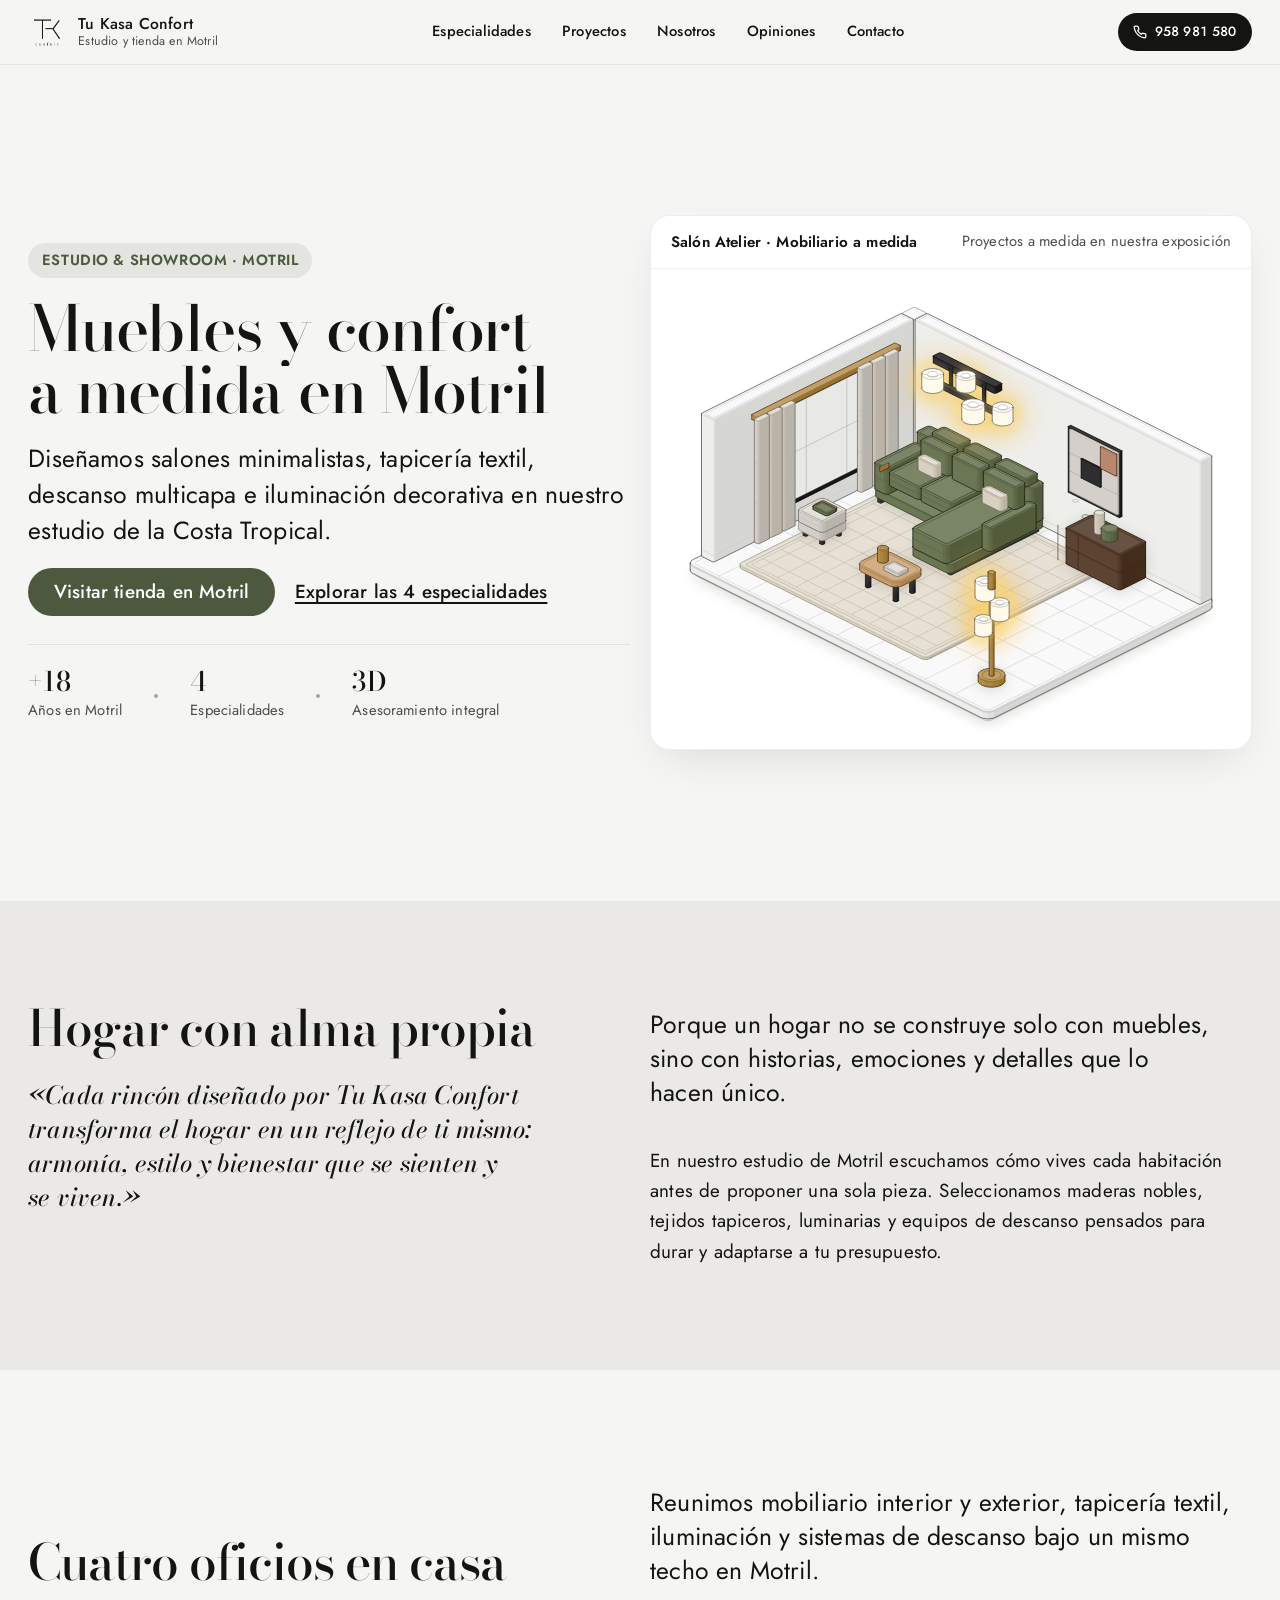
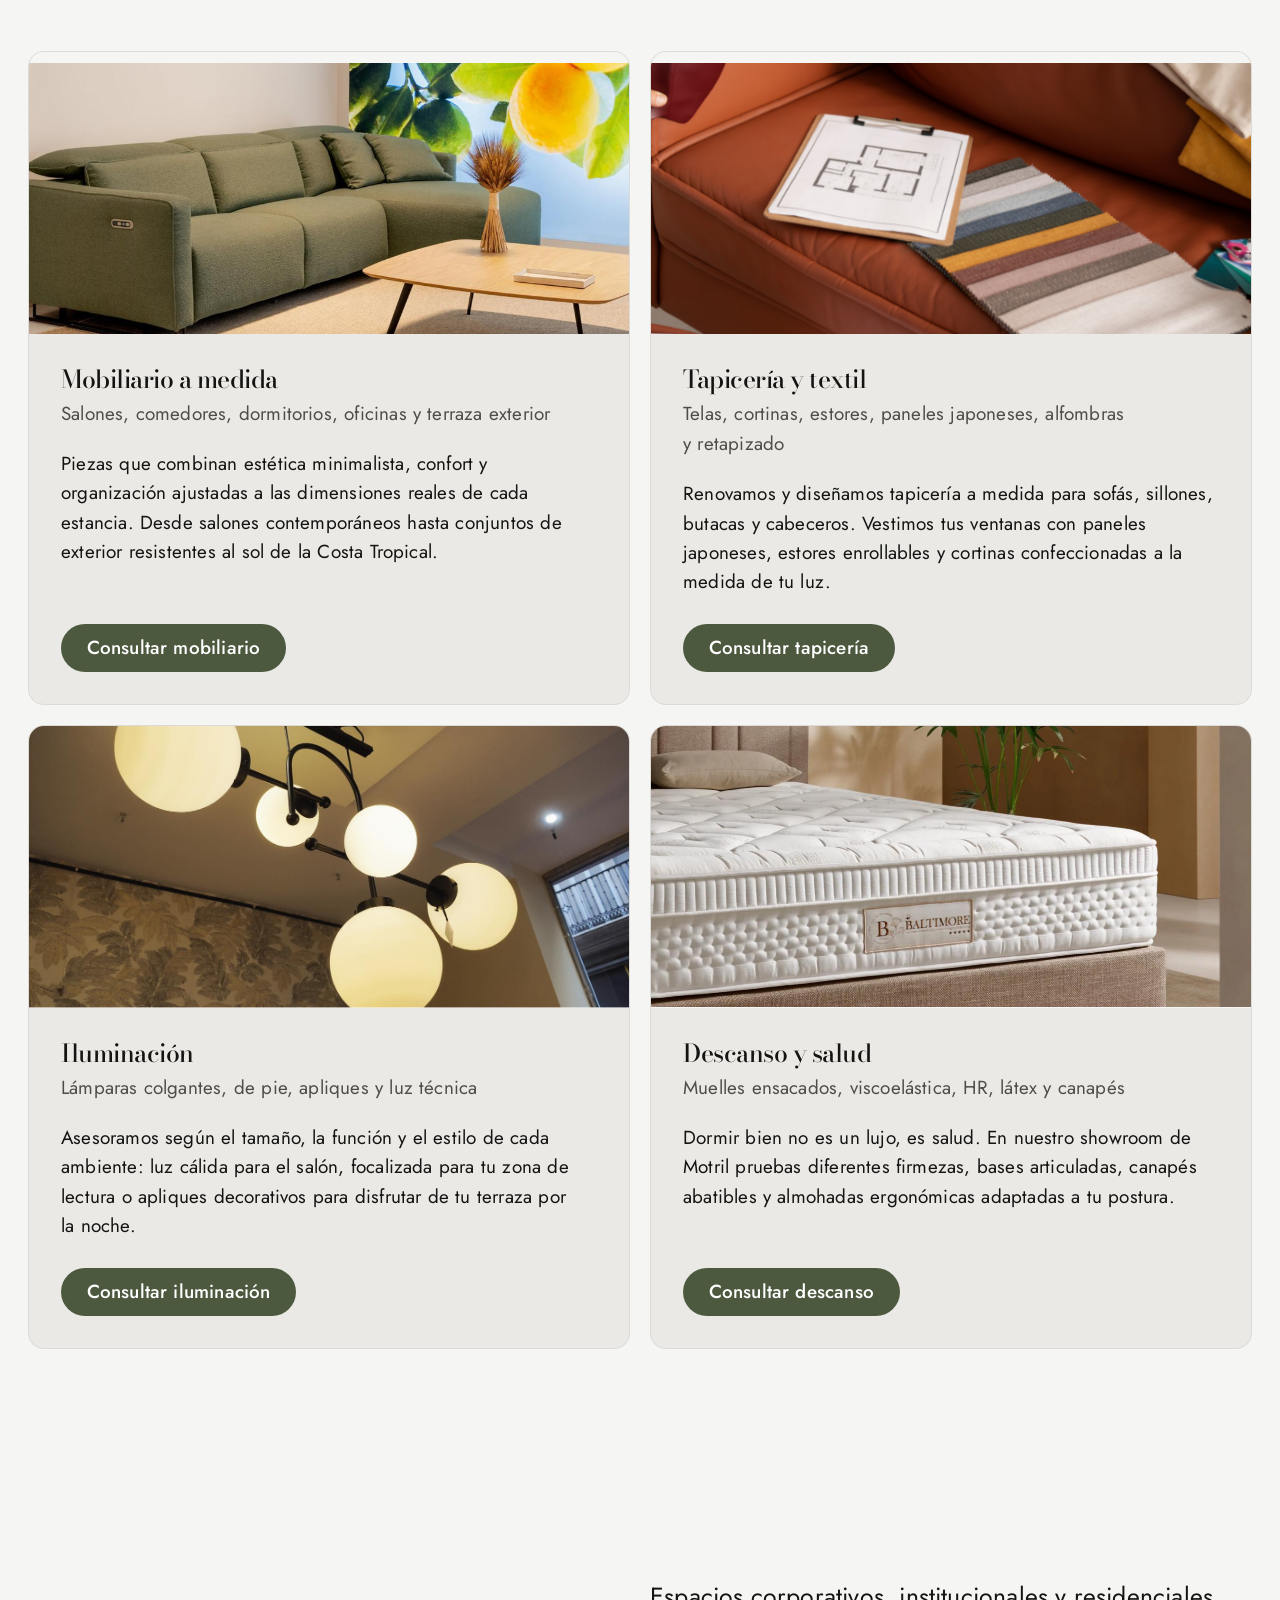
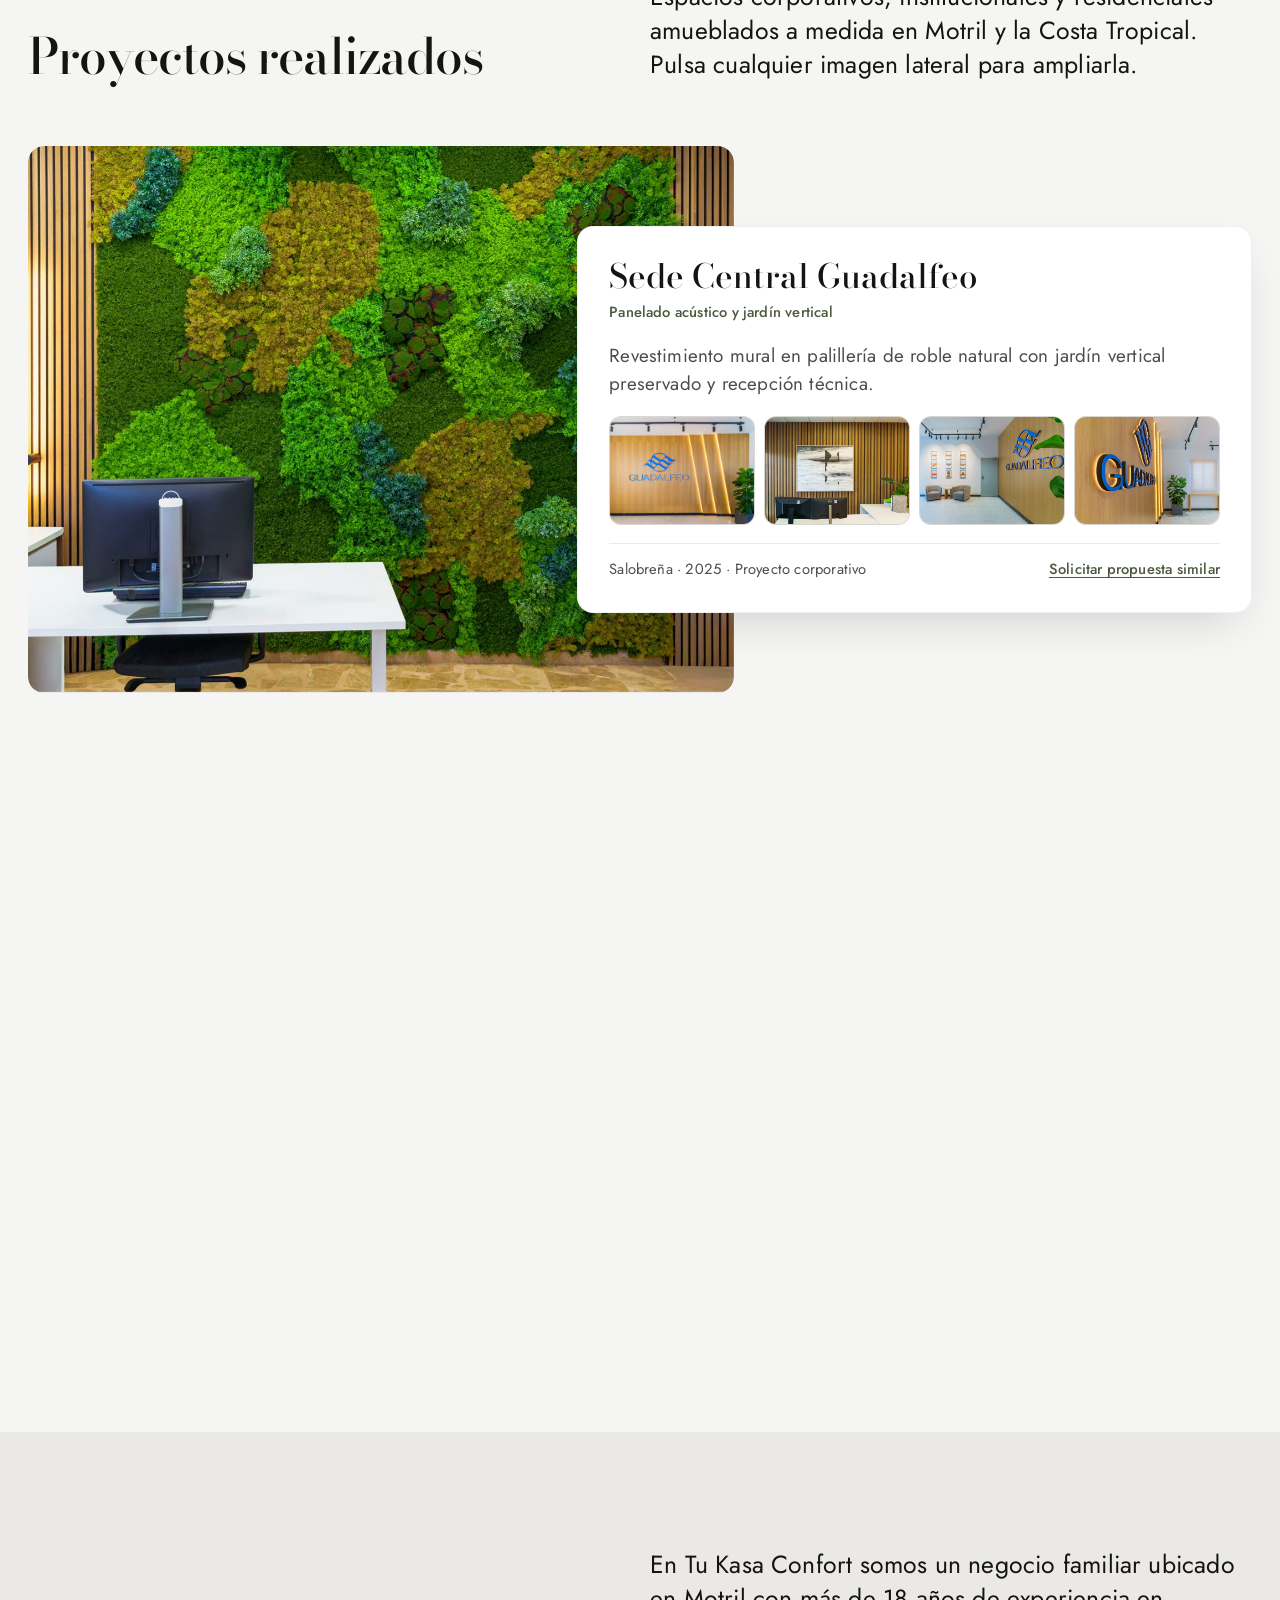
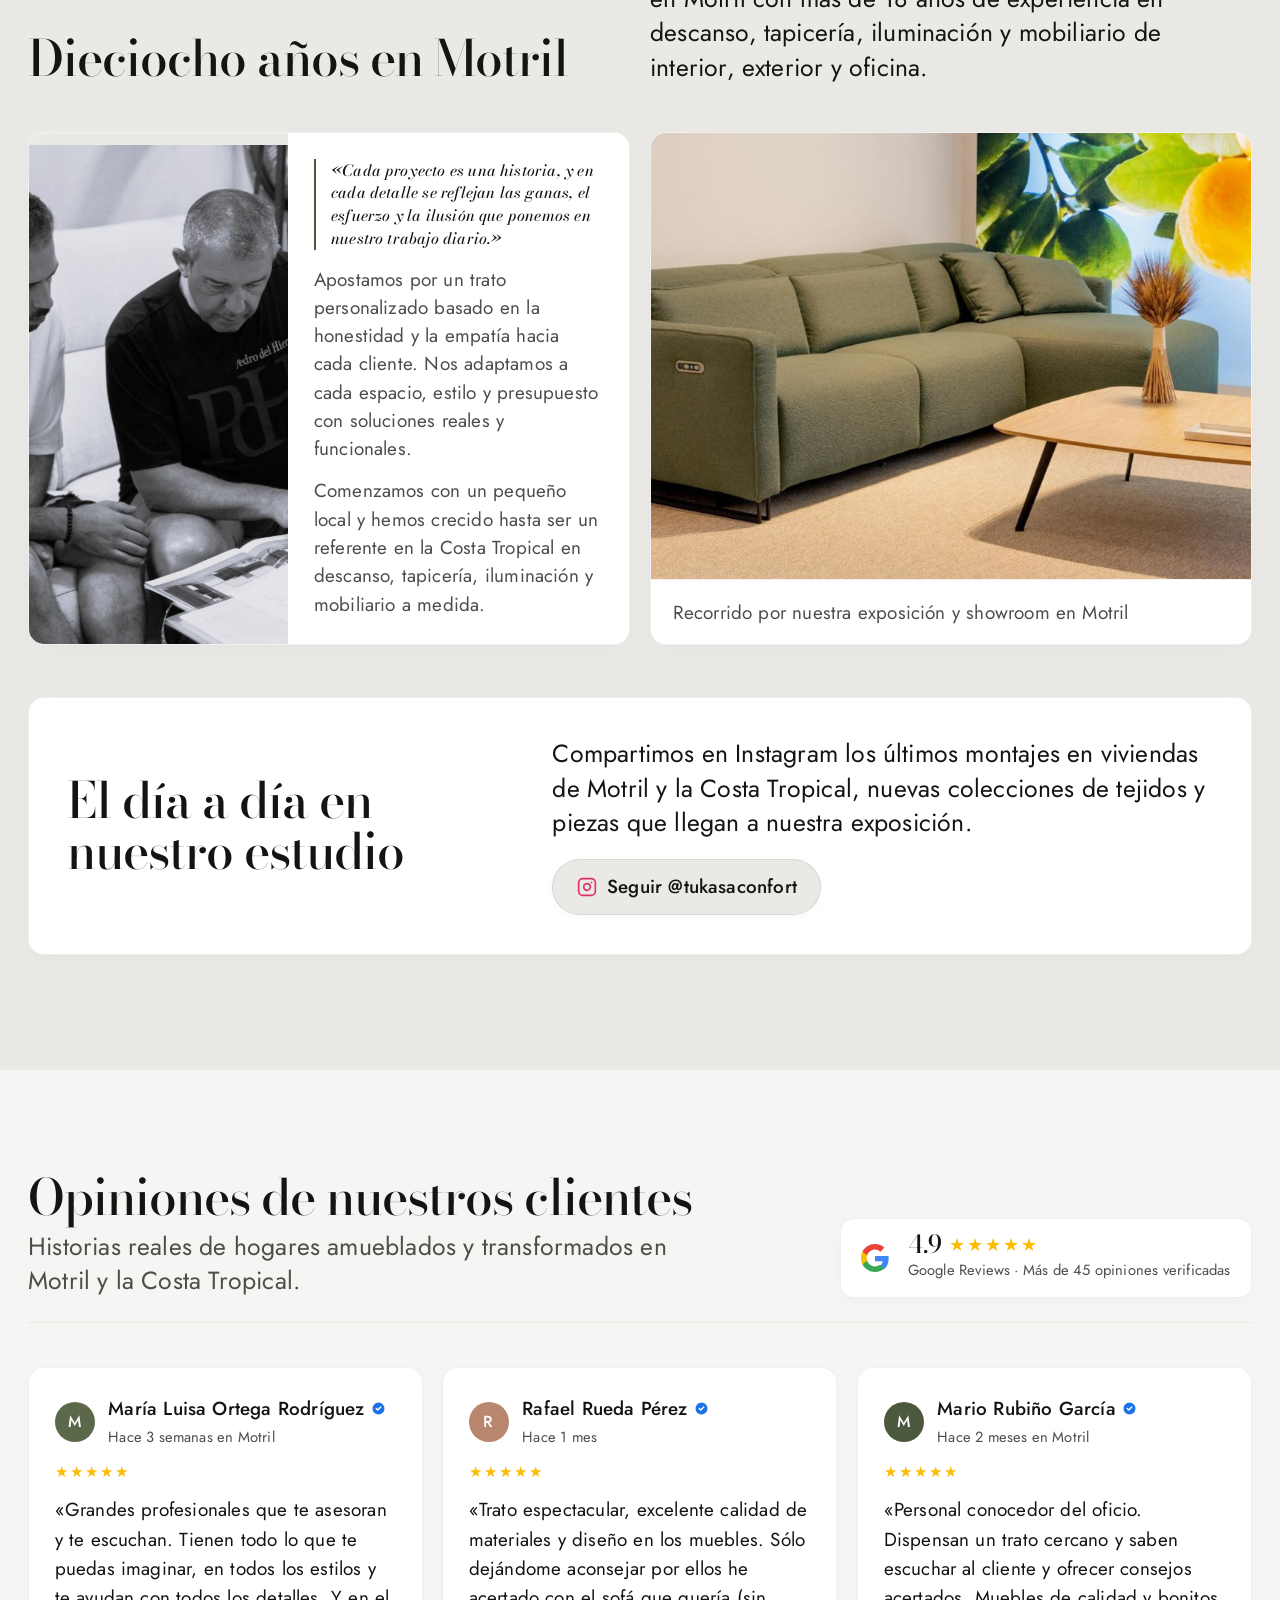
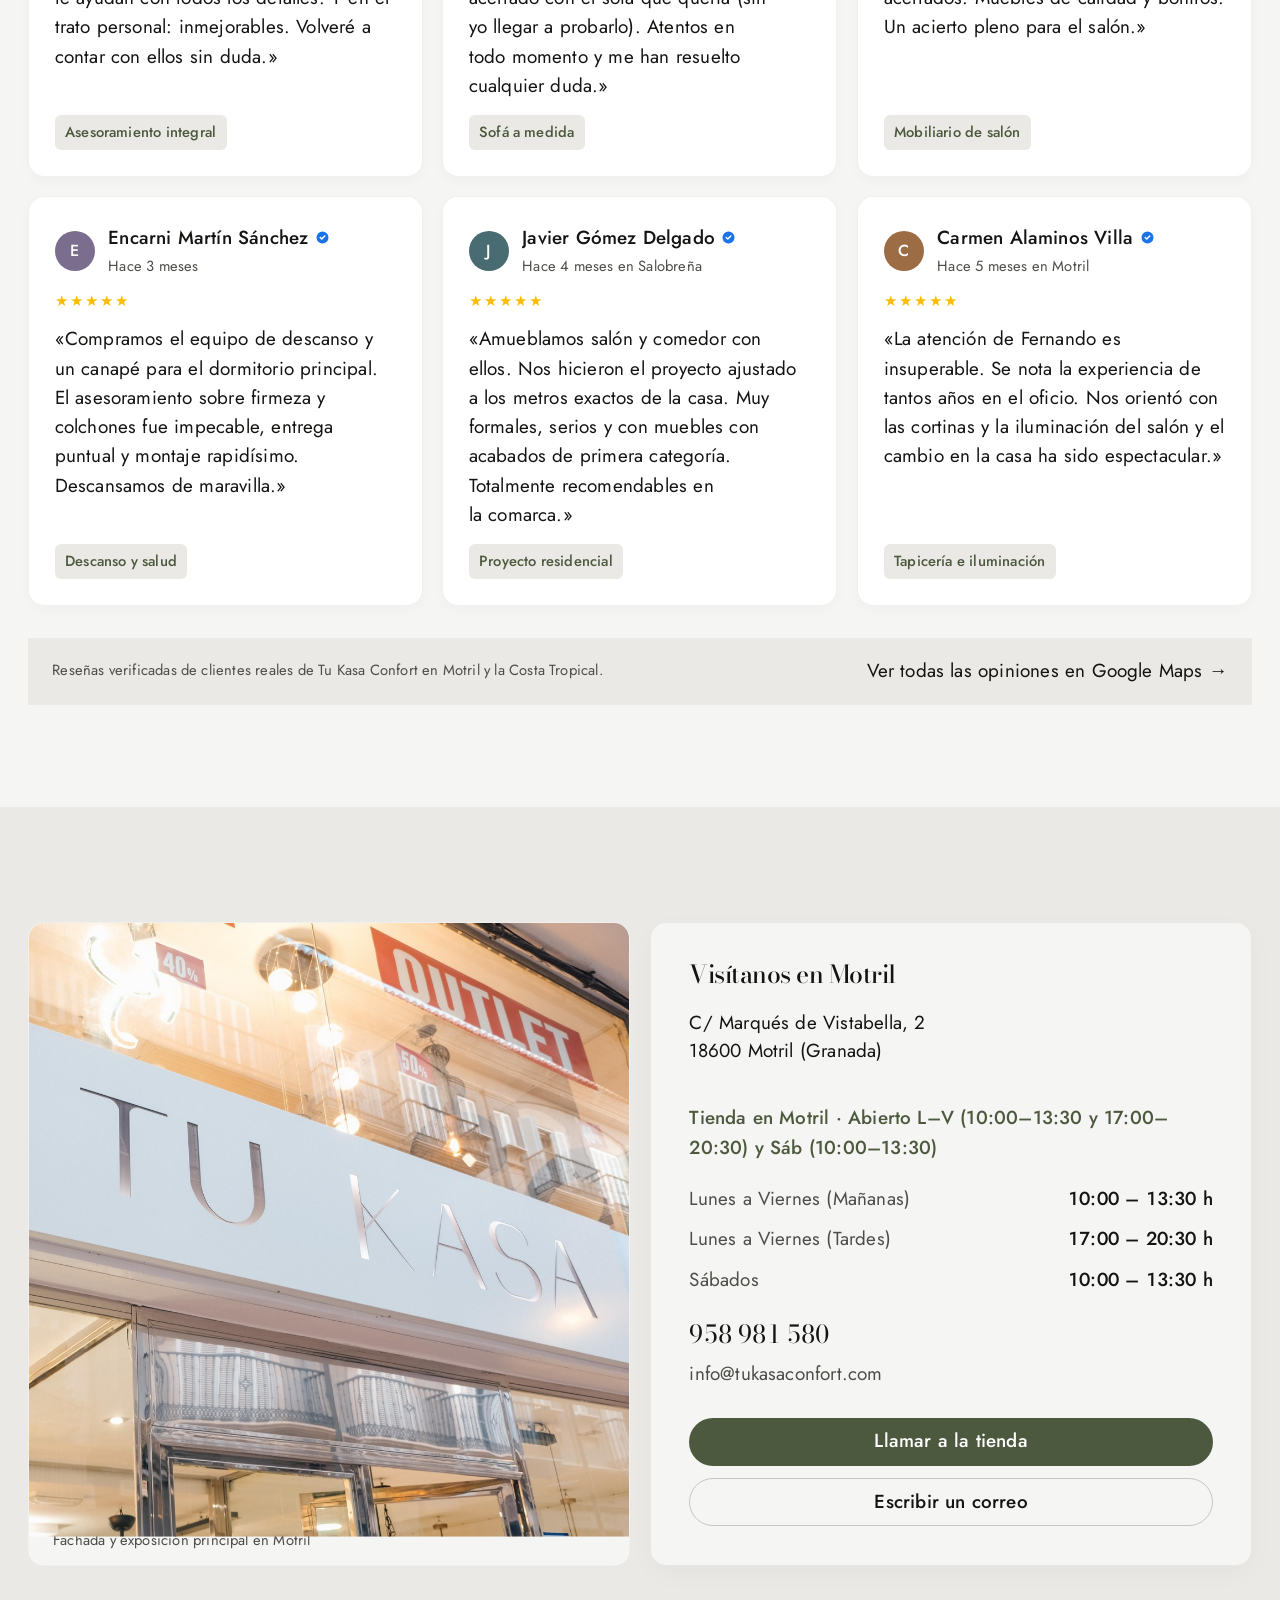
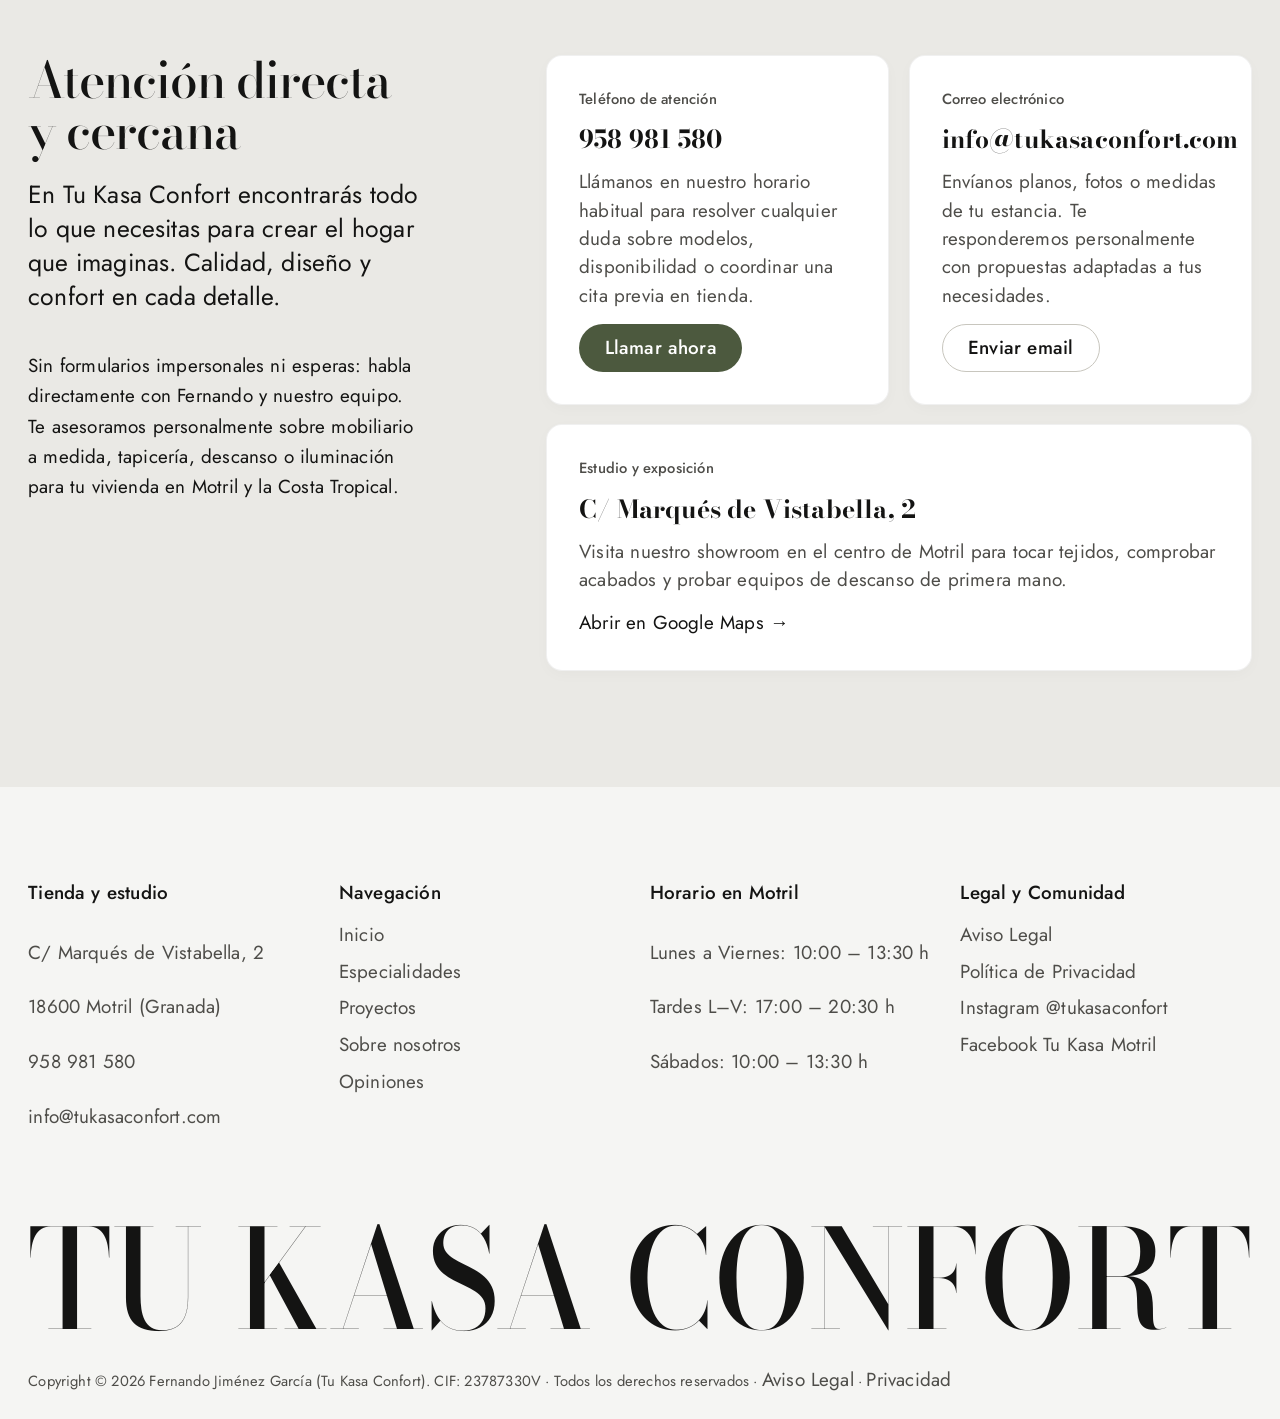
==== commit 341a9d1d: "Restauracion tipografia editorial previa (Bodoni Moda / Jost)" ====
--- a/index.html
+++ b/index.html
@@ -9,7 +9,7 @@
   <link rel="icon" type="image/png" href="assets/favicon.png">
   <link rel="preconnect" href="https://fonts.googleapis.com">
   <link rel="preconnect" href="https://fonts.gstatic.com" crossorigin>
-  <link href="https://fonts.googleapis.com/css2?family=Jost:wght@400;500;600;700&display=swap" rel="stylesheet">
+  <link href="https://fonts.googleapis.com/css2?family=Bodoni+Moda:ital,opsz,wght@0,6..96,500;1,6..96,500&family=Jost:wght@400;500;600;700&display=swap" rel="stylesheet">
   <script>document.documentElement.classList.add('js');</script>
   <link rel="stylesheet" href="styles.css">
 </head>
@@ -722,7 +722,7 @@
     <div class="footer__bottom">
       <div class="footer__wordmark" aria-hidden="true">
         <svg viewBox="0 0 1000 118" preserveAspectRatio="xMidYMid meet">
-          <text x="0" y="98" textLength="1000" lengthAdjust="spacingAndGlyphs" fill="currentColor" font-family="'Century Gothic', CenturyGothic, AppleGothic, 'Jost', sans-serif" font-weight="700" font-size="108" letter-spacing="2">TU KASA CONFORT</text>
+          <text x="0" y="98" textLength="1000" lengthAdjust="spacingAndGlyphs" fill="currentColor" font-family="'Bodoni Moda', Georgia, serif" font-weight="500" font-size="112">TU KASA CONFORT</text>
         </svg>
       </div>
       <div class="footer__legal-row">
--- a/styles.css
+++ b/styles.css
@@ -11,9 +11,9 @@
   --accent-strong: #3d4831;
   --accent-ink: #ffffff;
 
-  /* Typography: Century Gothic (Brand Official) with geometric fallbacks */
-  --font-display: "Century Gothic", CenturyGothic, AppleGothic, "Jost", sans-serif;
-  --font-text: "Century Gothic", CenturyGothic, AppleGothic, "Jost", sans-serif;
+  /* Typography: Bodoni Moda / Jost */
+  --font-display: "Bodoni Moda", Georgia, serif;
+  --font-text: "Jost", "Helvetica Neue", Arial, sans-serif;
 
   /* Five type steps only */
   --step-small: clamp(0.875rem, 0.84rem + 0.1vw, 0.9375rem);     /* 14–15px */
@@ -125,10 +125,10 @@
 h3 {
   margin: 0;
   font-family: var(--font-display);
-  font-weight: 600;
+  font-weight: 500;
   font-optical-sizing: auto;
-  letter-spacing: -0.015em;
-  line-height: 1.12;
+  letter-spacing: -0.02em;
+  line-height: 0.98;
   text-wrap: balance;
   hyphens: none;
   color: var(--ink);
@@ -136,16 +136,16 @@
 
 .display {
   font-size: var(--step-display);
-  line-height: 1.06;
+  line-height: 0.98;
   letter-spacing: -0.02em;
-  font-weight: 700;
+  font-weight: 500;
 }
 
 .head {
   font-size: var(--step-head);
-  line-height: 1.12;
-  letter-spacing: -0.015em;
-  font-weight: 600;
+  line-height: 1.02;
+  letter-spacing: -0.02em;
+  font-weight: 500;
 }
 
 .lead {
@@ -361,9 +361,10 @@
 .hero__proof-val {
   font-family: var(--font-display);
   font-size: clamp(1.45rem, 2.1vw, 1.95rem);
-  font-weight: 700;
+  font-weight: 500;
   color: var(--ink);
   line-height: 1;
+  letter-spacing: 0.03em;
 }
 
 .hero__proof-txt {
@@ -464,7 +465,7 @@
 .manifesto__quote {
   margin-top: 1.5rem;
   font-family: var(--font-display);
-  font-style: normal;
+  font-style: italic;
   font-weight: 500;
   font-size: var(--step-lead);
   line-height: 1.38;
@@ -917,7 +918,7 @@
   font-size: clamp(0.98rem, 1.1vw, 1.12rem);
   line-height: 1.45;
   color: var(--ink);
-  font-style: normal;
+  font-style: italic;
   font-weight: 500;
   border-left: 2px solid var(--accent);
   padding-left: 0.95rem;
@@ -1846,8 +1847,8 @@
 @media (max-width: 700px) {
   :root {
     --margin: 1.25rem;
-    --step-display: clamp(1.8rem, 7.8vw, 2.6rem);
-    --step-head: clamp(1.6rem, 6.8vw, 2.2rem);
+    --step-display: clamp(2.1rem, 8.8vw, 2.75rem);
+    --step-head: clamp(1.75rem, 7.2vw, 2.35rem);
   }
 
   .hero__proof {
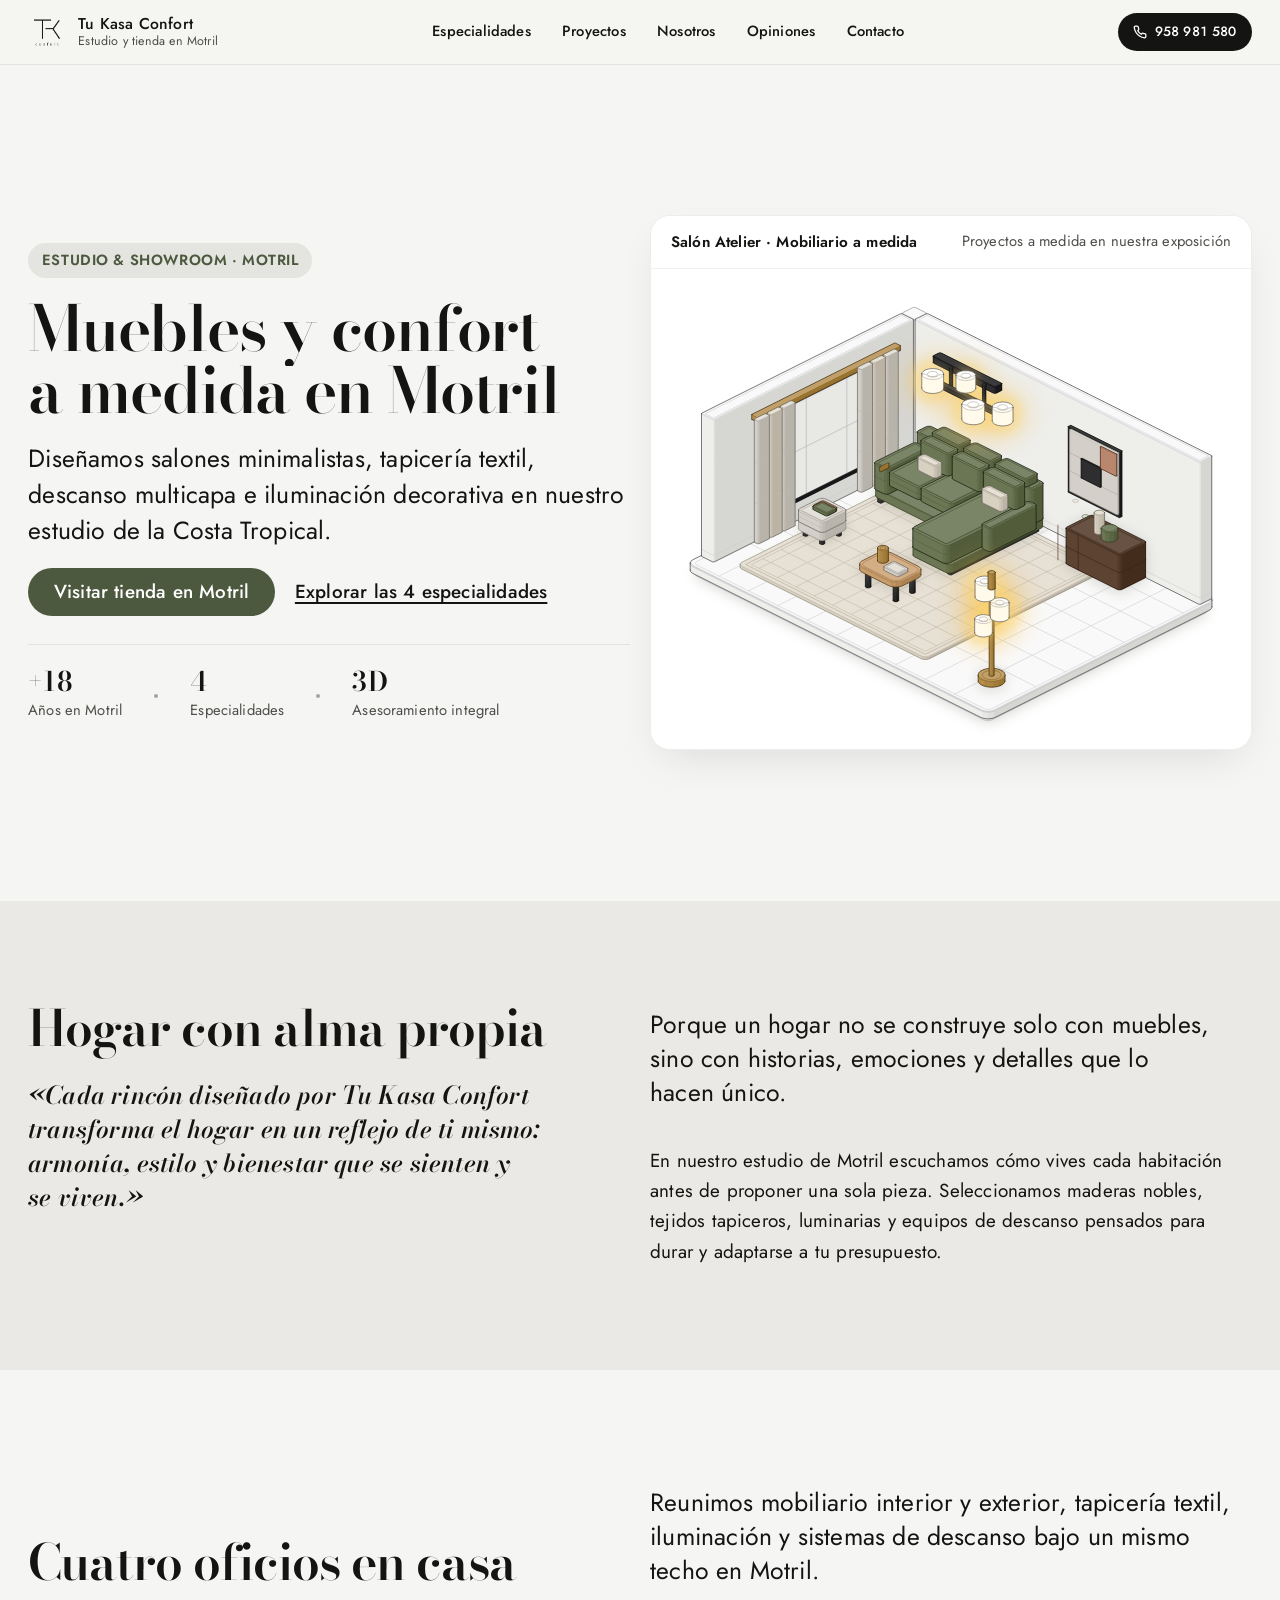
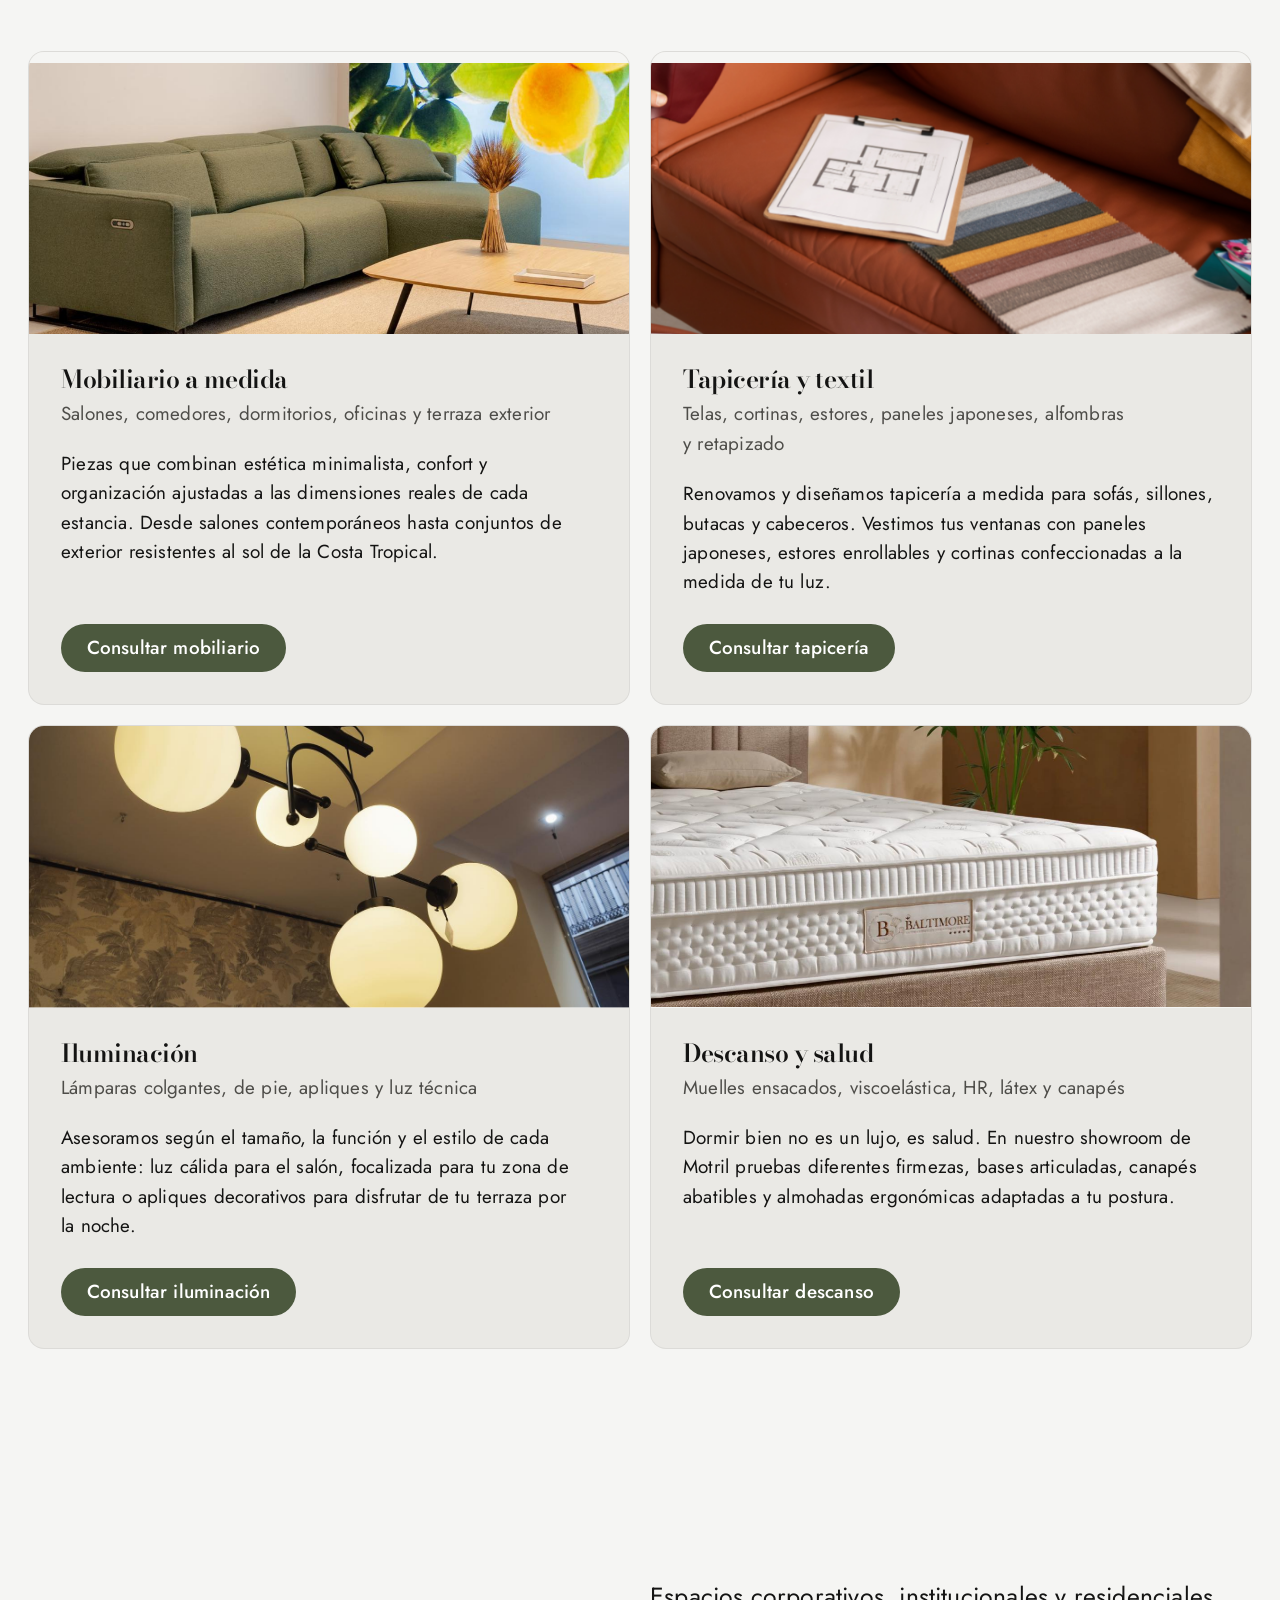
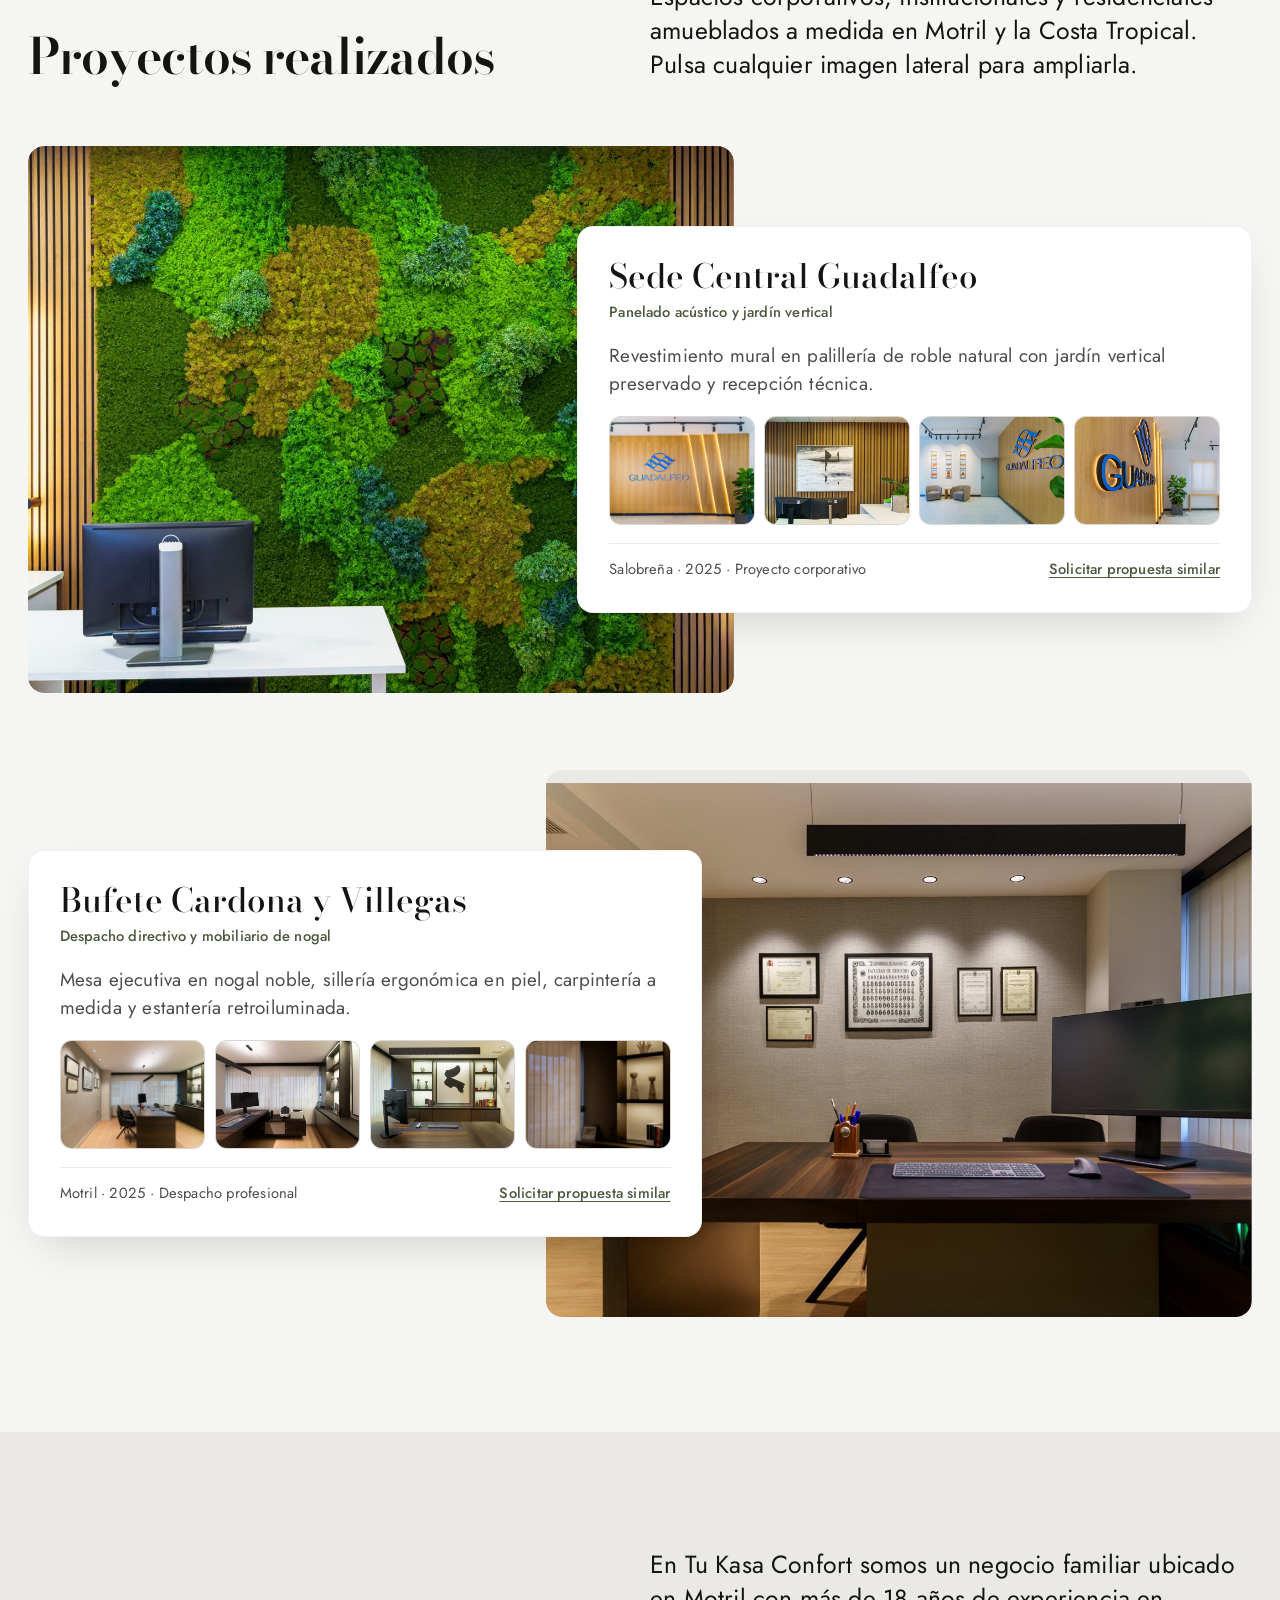
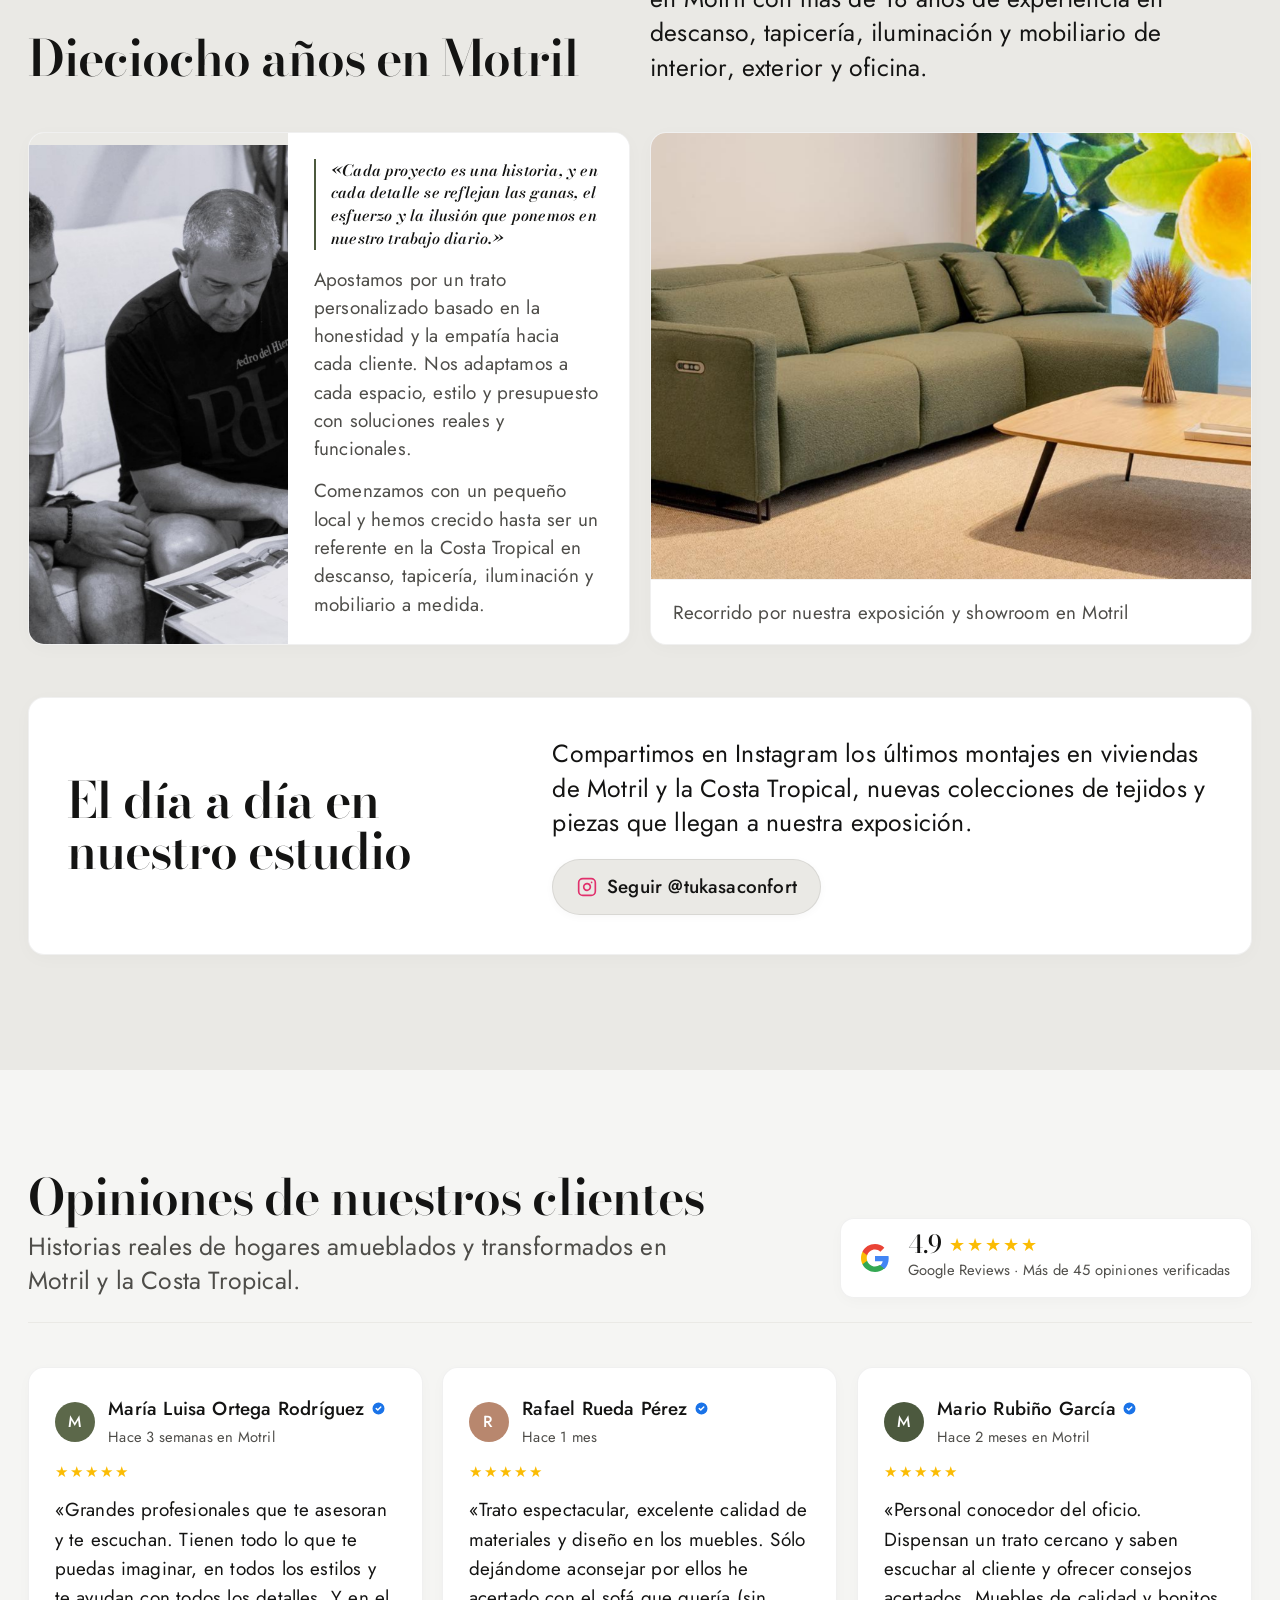
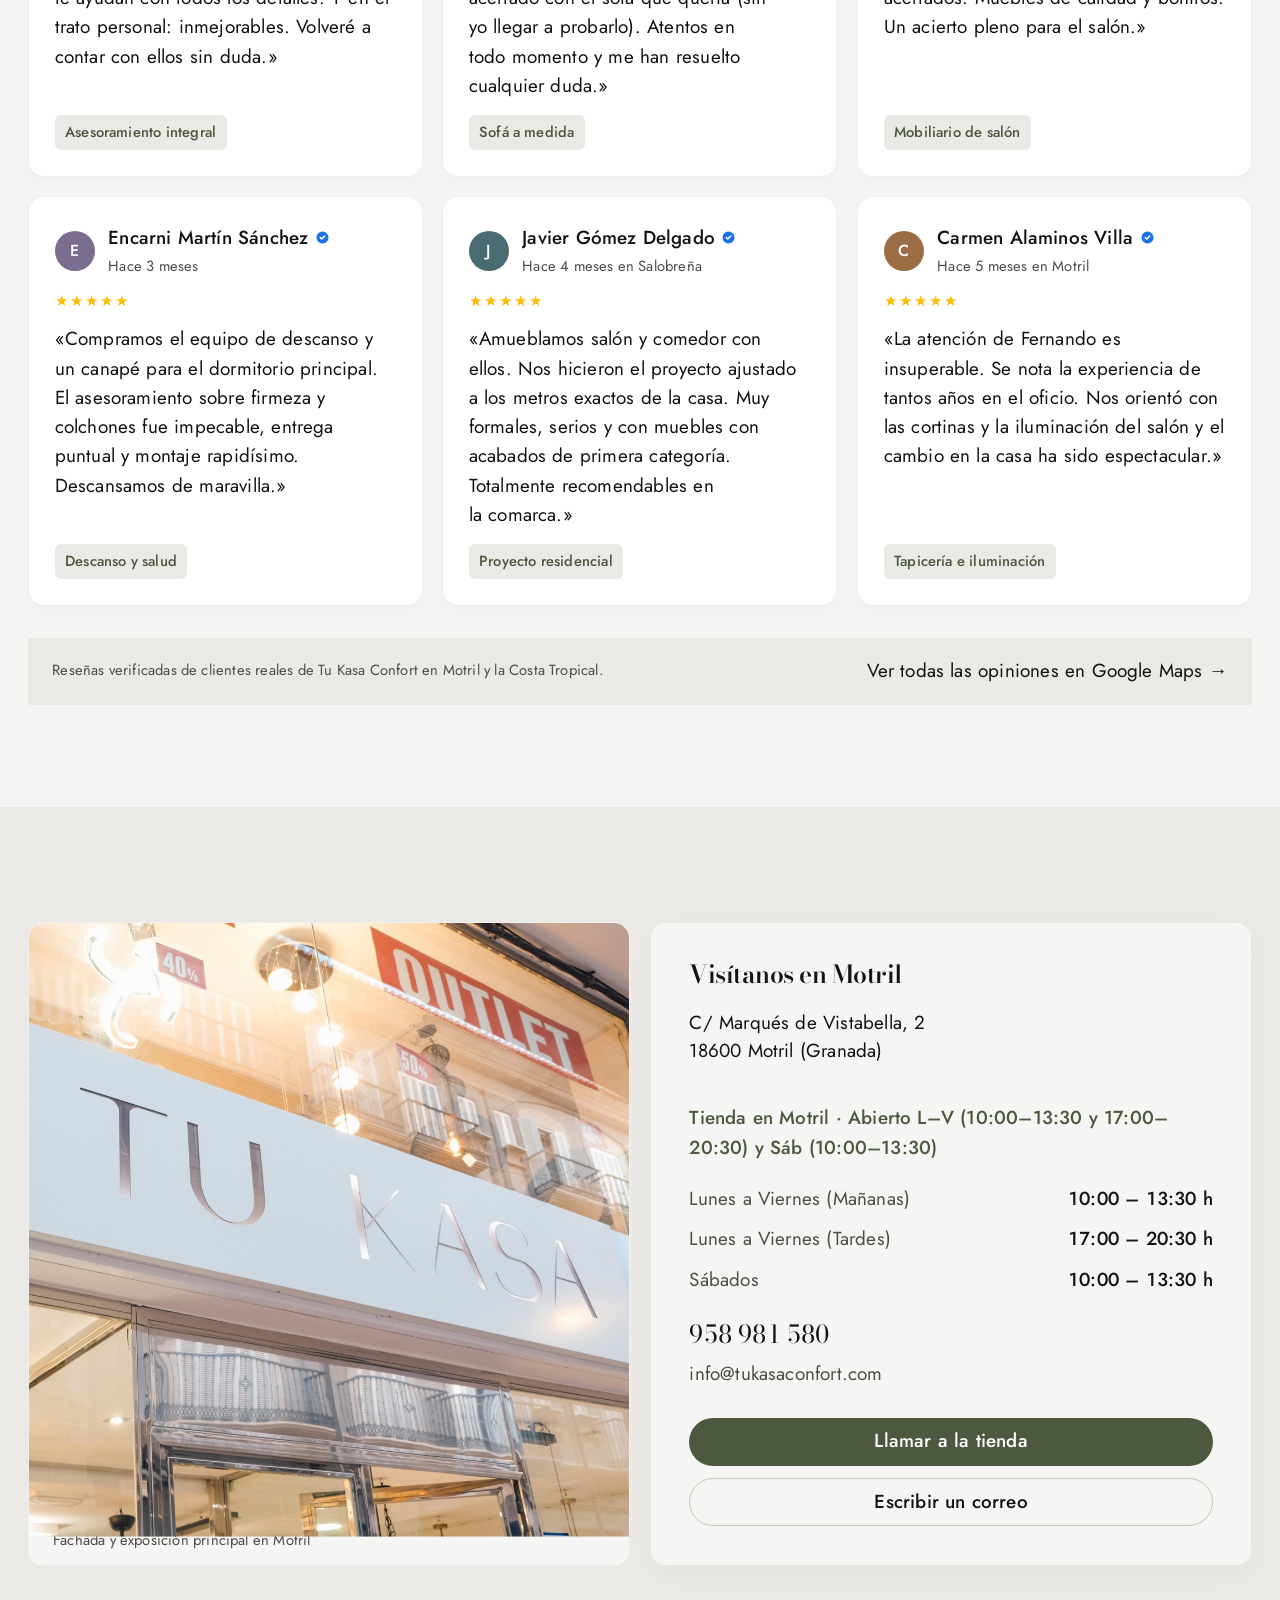
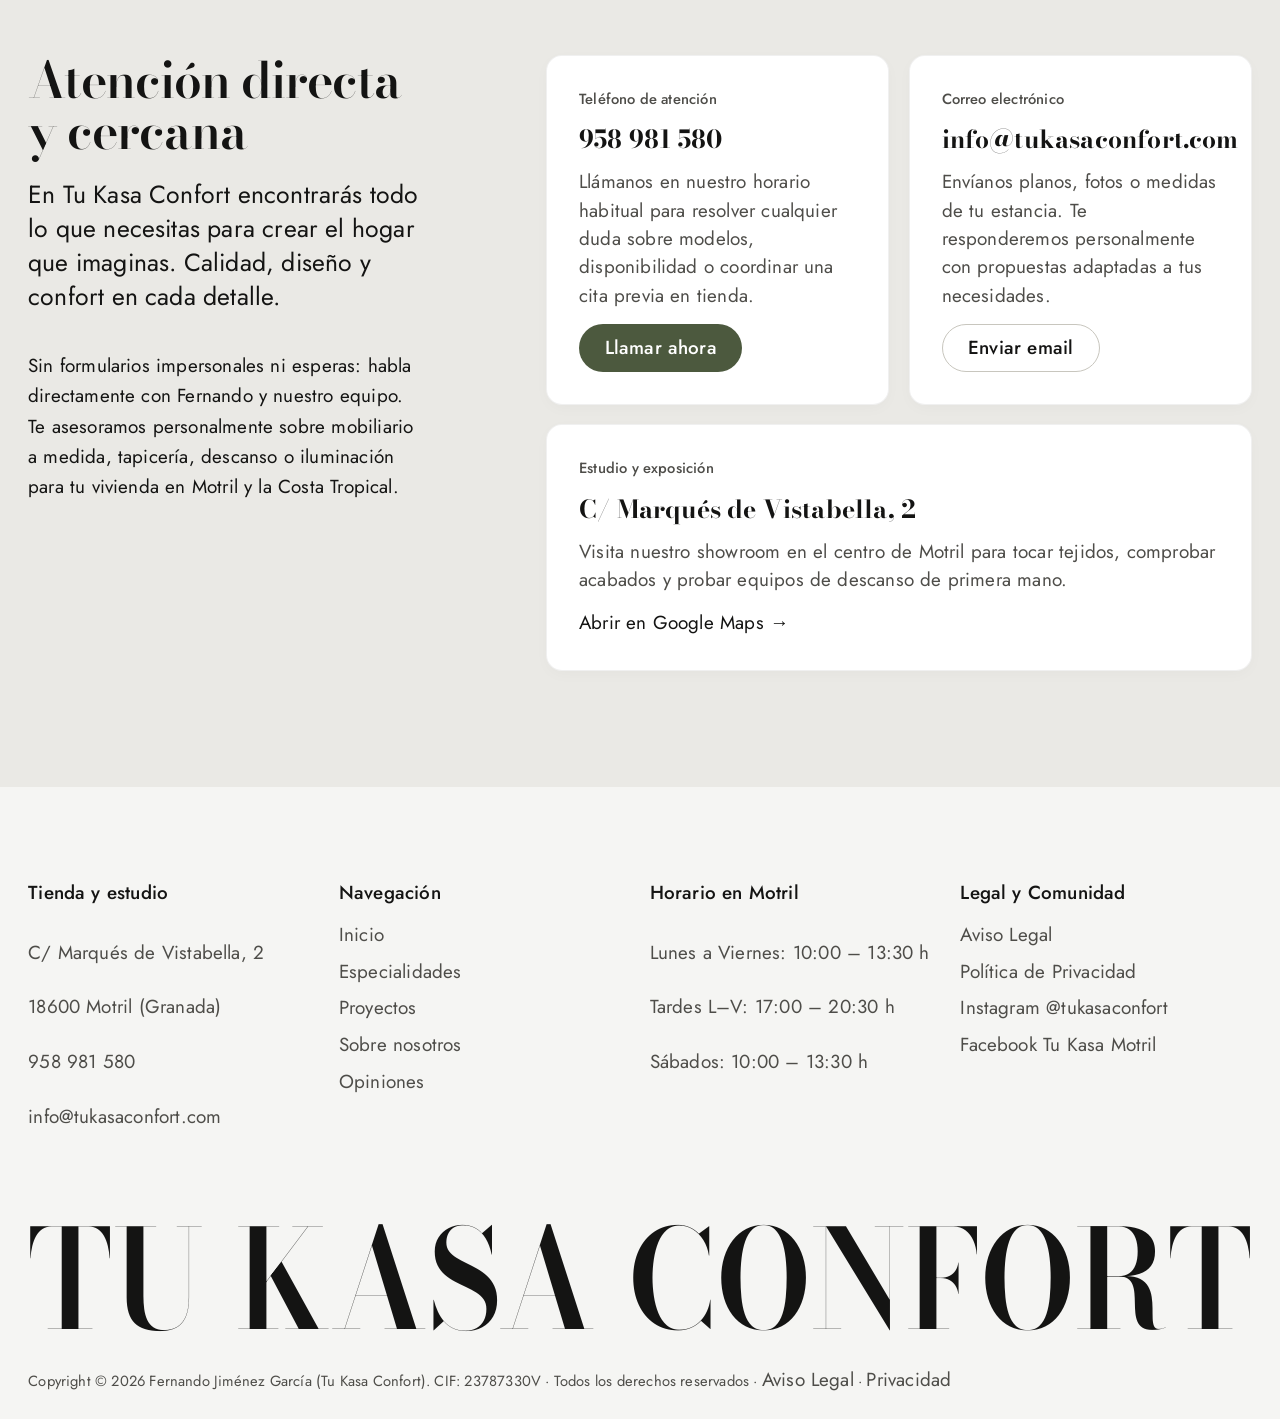
==== commit c7b5ceee: "Ajuste font-weight 600 en tipografia de titulares (Bodoni Moda)" ====
--- a/index.html
+++ b/index.html
@@ -9,7 +9,7 @@
   <link rel="icon" type="image/png" href="assets/favicon.png">
   <link rel="preconnect" href="https://fonts.googleapis.com">
   <link rel="preconnect" href="https://fonts.gstatic.com" crossorigin>
-  <link href="https://fonts.googleapis.com/css2?family=Bodoni+Moda:ital,opsz,wght@0,6..96,500;1,6..96,500&family=Jost:wght@400;500;600;700&display=swap" rel="stylesheet">
+  <link href="https://fonts.googleapis.com/css2?family=Bodoni+Moda:ital,opsz,wght@0,6..96,500..700;1,6..96,500..700&family=Jost:wght@400;500;600;700&display=swap" rel="stylesheet">
   <script>document.documentElement.classList.add('js');</script>
   <link rel="stylesheet" href="styles.css">
 </head>
@@ -722,7 +722,7 @@
     <div class="footer__bottom">
       <div class="footer__wordmark" aria-hidden="true">
         <svg viewBox="0 0 1000 118" preserveAspectRatio="xMidYMid meet">
-          <text x="0" y="98" textLength="1000" lengthAdjust="spacingAndGlyphs" fill="currentColor" font-family="'Bodoni Moda', Georgia, serif" font-weight="500" font-size="112">TU KASA CONFORT</text>
+          <text x="0" y="98" textLength="1000" lengthAdjust="spacingAndGlyphs" fill="currentColor" font-family="'Bodoni Moda', Georgia, serif" font-weight="600" font-size="112">TU KASA CONFORT</text>
         </svg>
       </div>
       <div class="footer__legal-row">
--- a/styles.css
+++ b/styles.css
@@ -125,7 +125,7 @@
 h3 {
   margin: 0;
   font-family: var(--font-display);
-  font-weight: 500;
+  font-weight: 600;
   font-optical-sizing: auto;
   letter-spacing: -0.02em;
   line-height: 0.98;
@@ -138,14 +138,14 @@
   font-size: var(--step-display);
   line-height: 0.98;
   letter-spacing: -0.02em;
-  font-weight: 500;
+  font-weight: 600;
 }
 
 .head {
   font-size: var(--step-head);
   line-height: 1.02;
   letter-spacing: -0.02em;
-  font-weight: 500;
+  font-weight: 600;
 }
 
 .lead {
@@ -361,7 +361,7 @@
 .hero__proof-val {
   font-family: var(--font-display);
   font-size: clamp(1.45rem, 2.1vw, 1.95rem);
-  font-weight: 500;
+  font-weight: 600;
   color: var(--ink);
   line-height: 1;
   letter-spacing: 0.03em;
@@ -466,7 +466,7 @@
   margin-top: 1.5rem;
   font-family: var(--font-display);
   font-style: italic;
-  font-weight: 500;
+  font-weight: 600;
   font-size: var(--step-lead);
   line-height: 1.38;
   max-width: 34ch;
@@ -919,7 +919,7 @@
   line-height: 1.45;
   color: var(--ink);
   font-style: italic;
-  font-weight: 500;
+  font-weight: 600;
   border-left: 2px solid var(--accent);
   padding-left: 0.95rem;
   margin: 0;
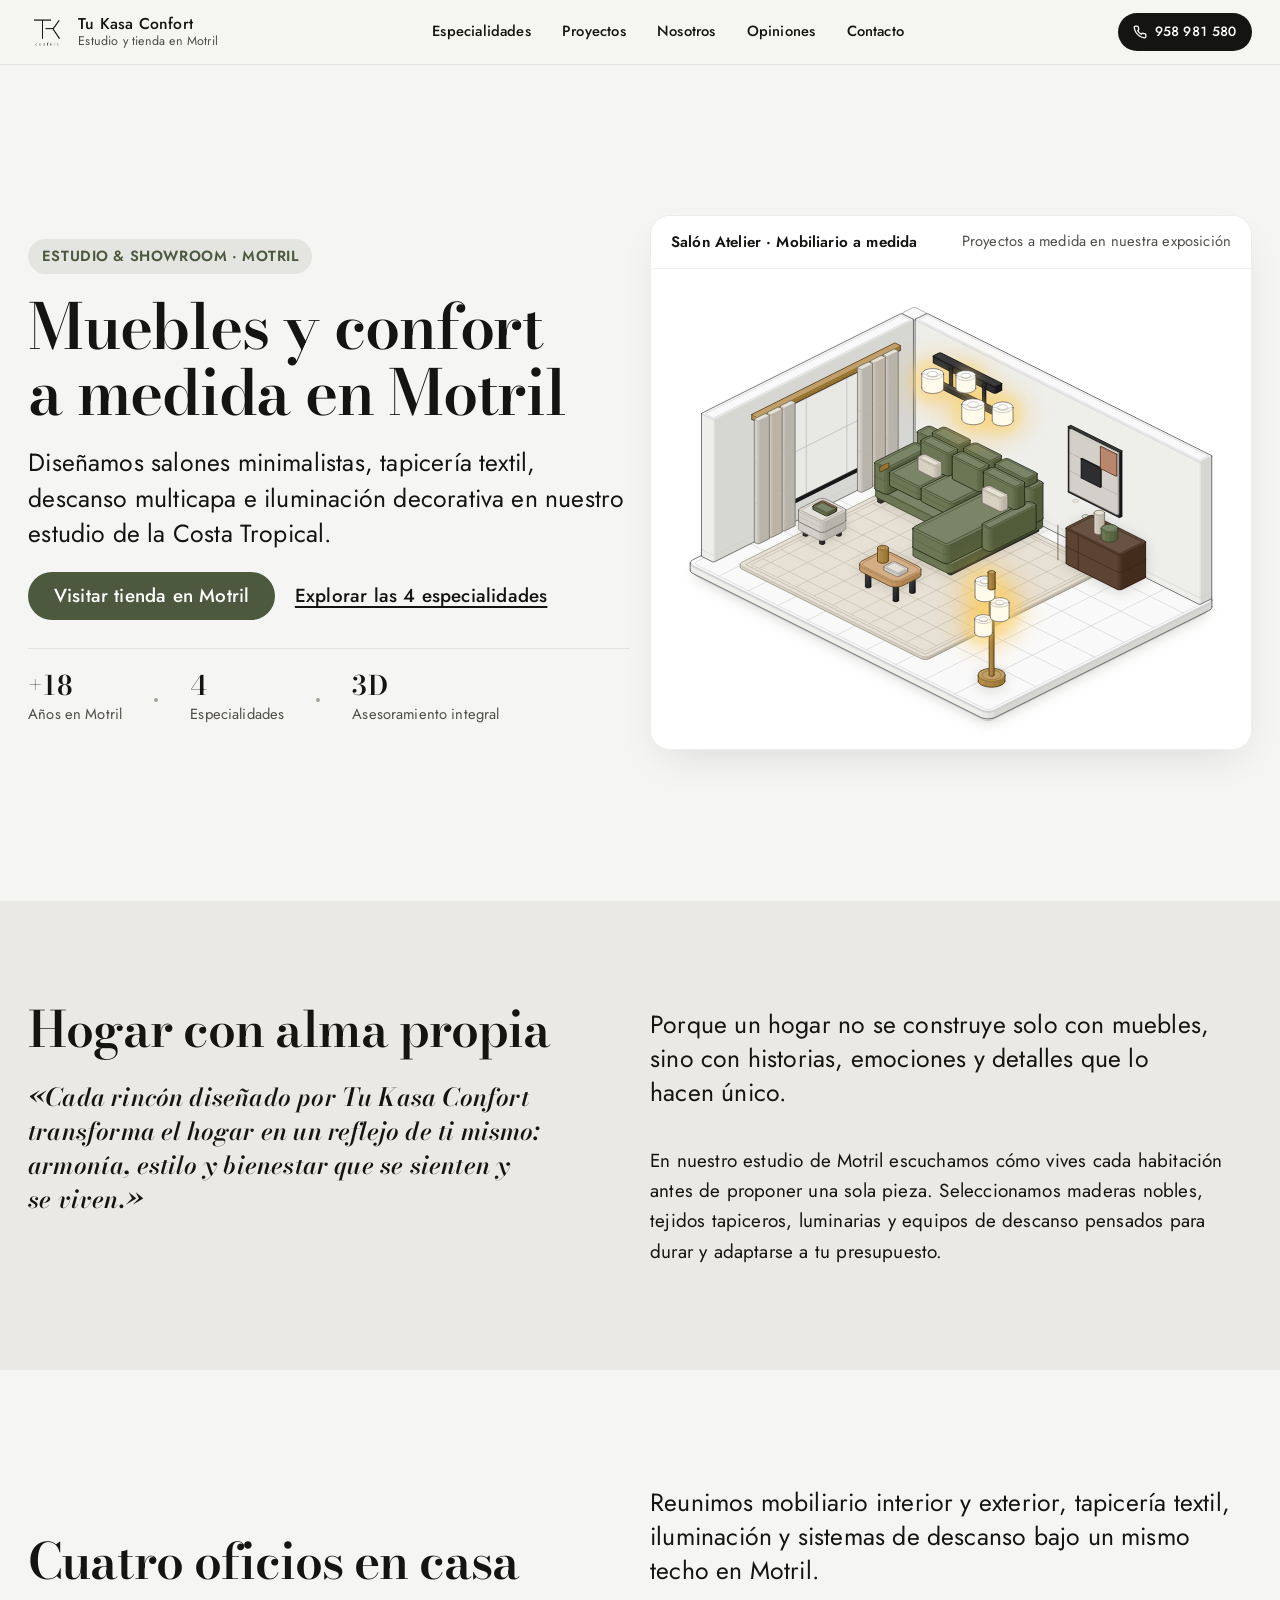
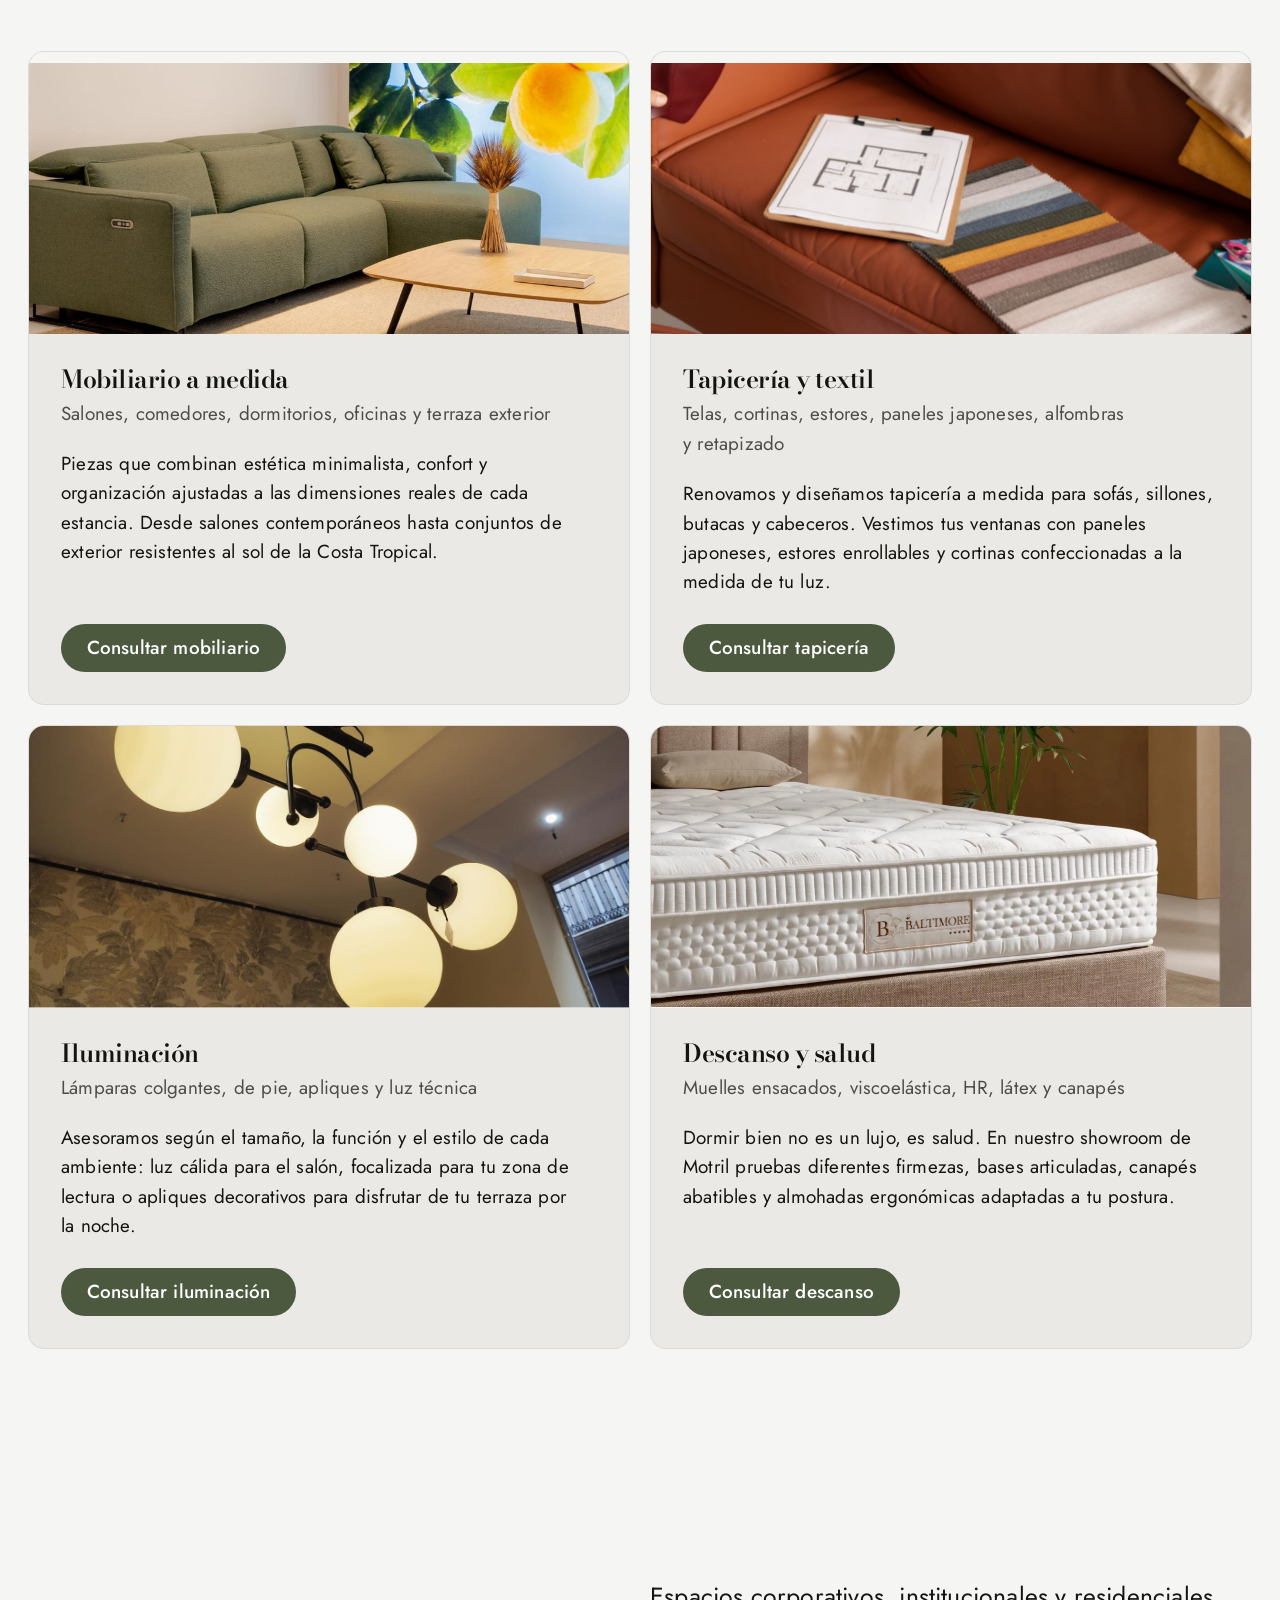
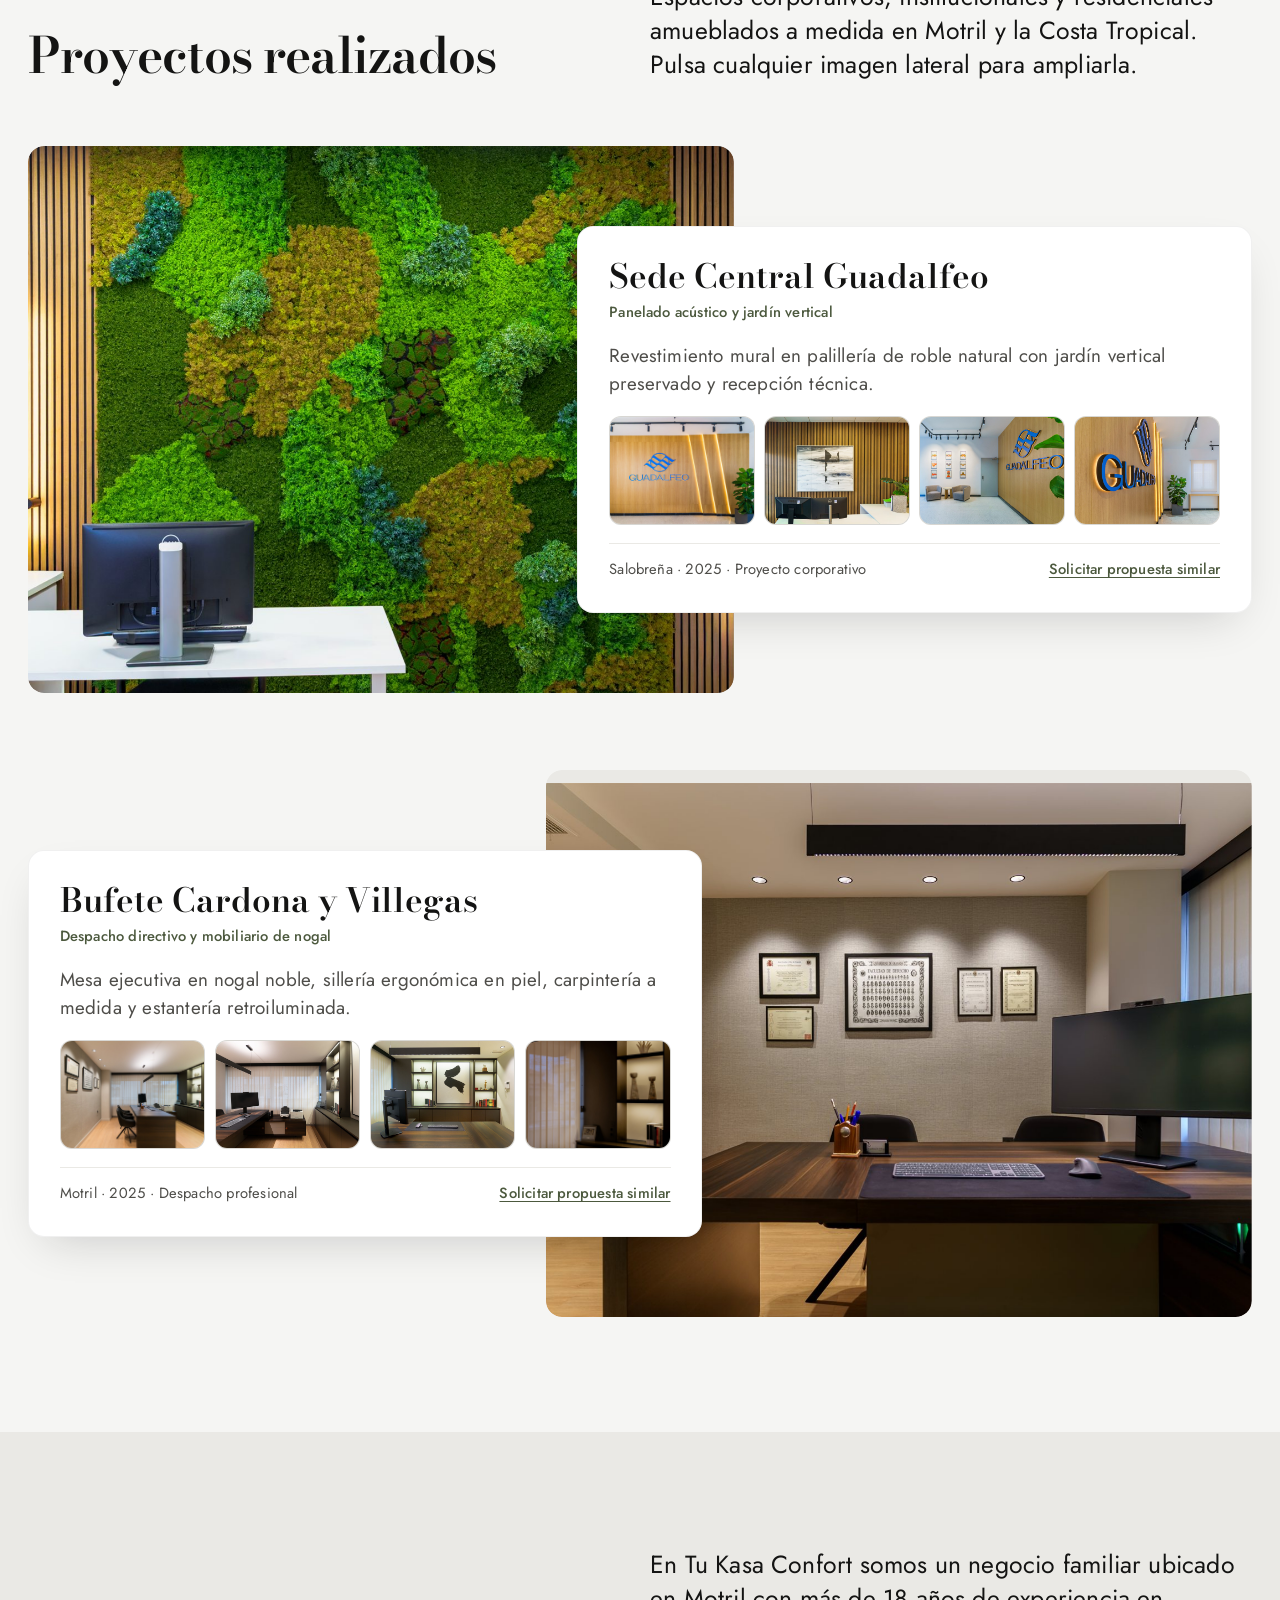
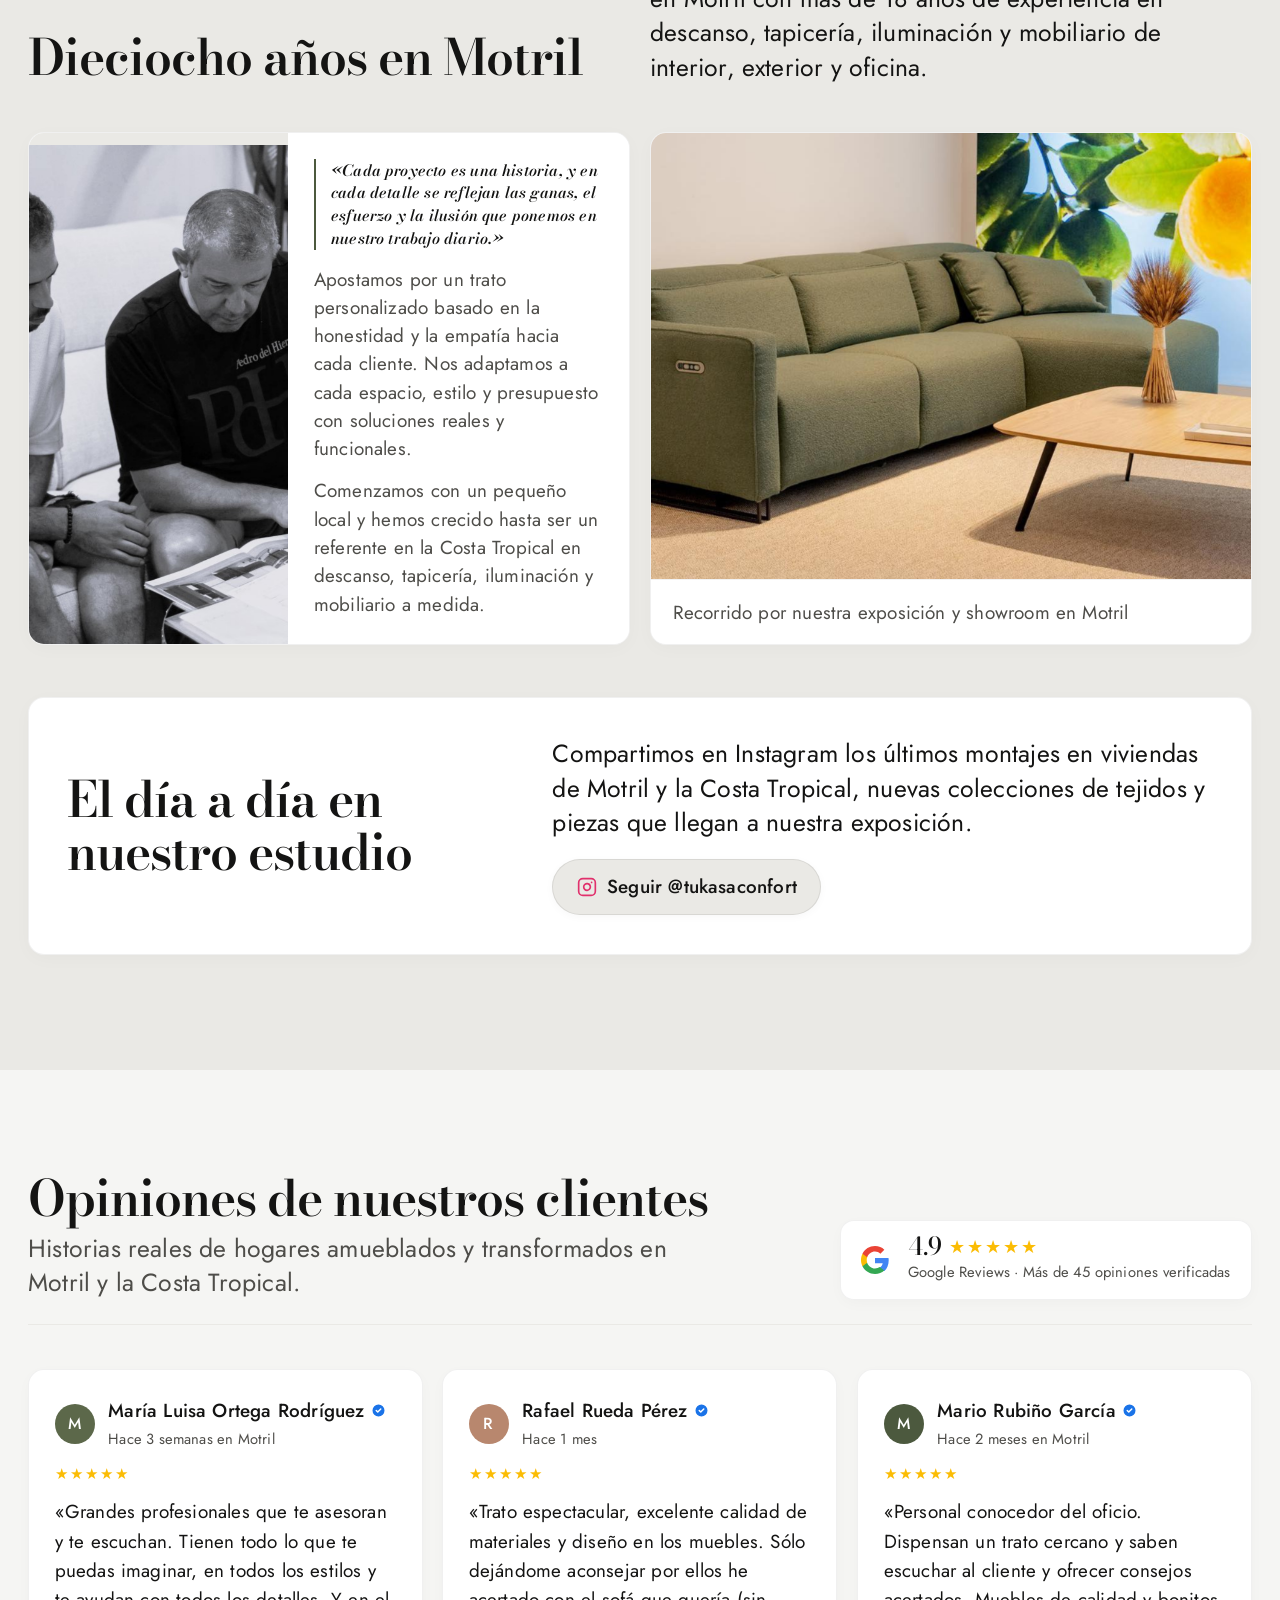
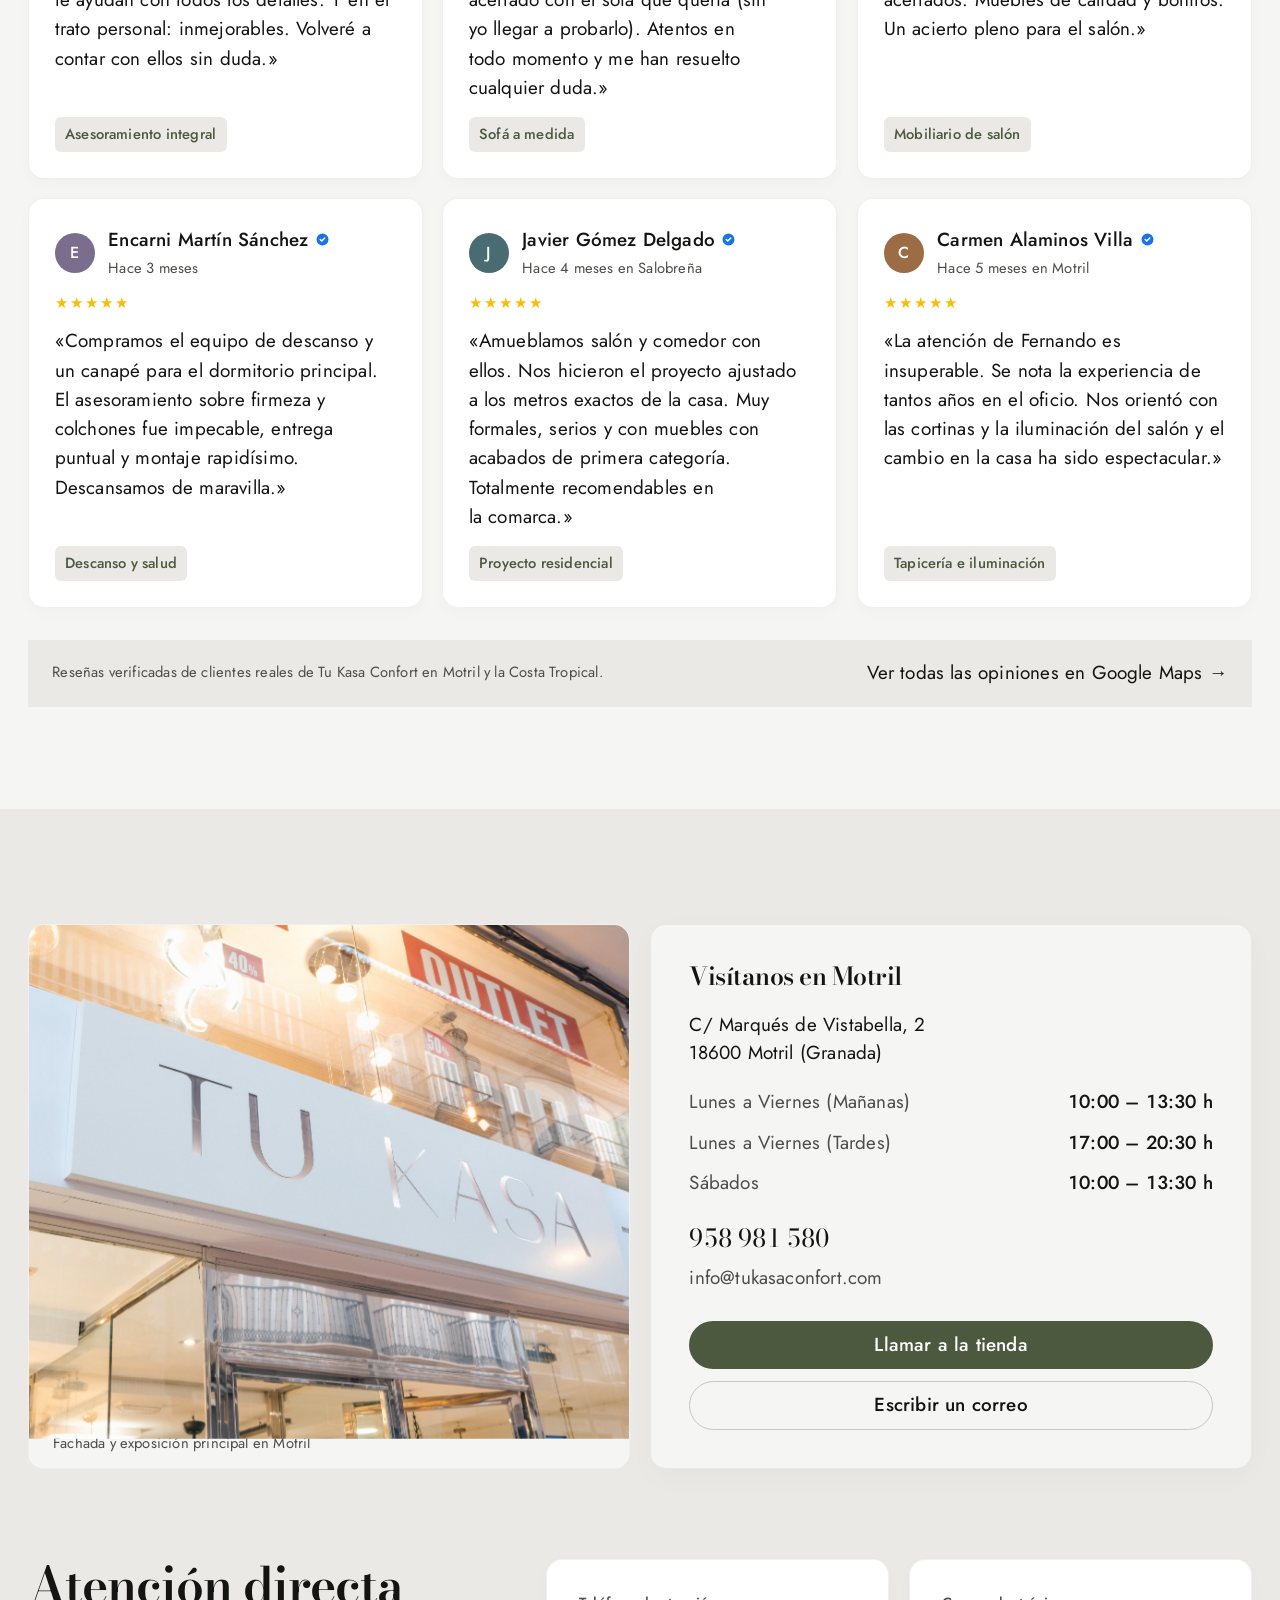
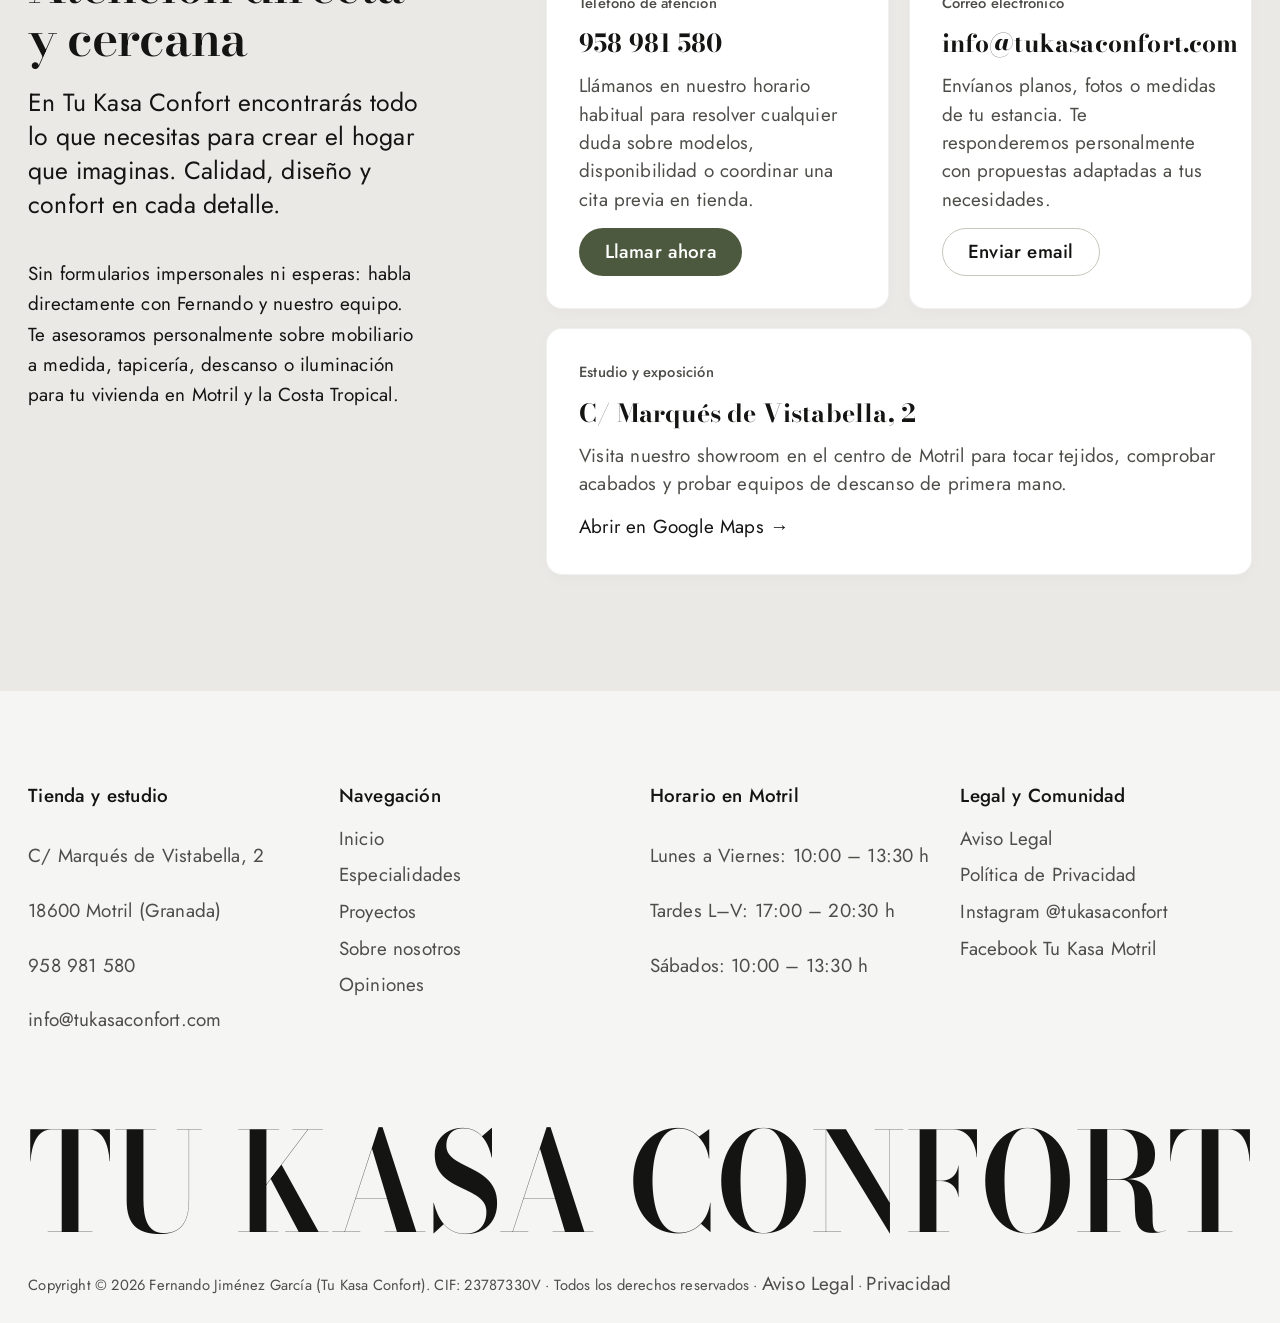
==== commit 61c189a8: "Refuerzo visual de negrita peso 600 en titulares y eliminacion de linea redundante de horario" ====
--- a/index.html
+++ b/index.html
@@ -613,7 +613,6 @@
             C/ Marqués de Vistabella, 2<br>
             18600 Motril (Granada)
           </p>
-          <p class="visit-card__status" id="store-status-line">Horario comercial en Motril</p>
 
           <dl class="visit-card__hours">
             <div class="visit-card__row">
--- a/styles.css
+++ b/styles.css
@@ -126,9 +126,10 @@
   margin: 0;
   font-family: var(--font-display);
   font-weight: 600;
-  font-optical-sizing: auto;
+  font-variation-settings: 'wght' 600, 'opsz' 16;
+  font-optical-sizing: none;
   letter-spacing: -0.02em;
-  line-height: 0.98;
+  line-height: 1.04;
   text-wrap: balance;
   hyphens: none;
   color: var(--ink);
@@ -136,16 +137,18 @@
 
 .display {
   font-size: var(--step-display);
-  line-height: 0.98;
+  line-height: 1.04;
   letter-spacing: -0.02em;
   font-weight: 600;
+  font-variation-settings: 'wght' 600, 'opsz' 16;
 }
 
 .head {
   font-size: var(--step-head);
-  line-height: 1.02;
+  line-height: 1.06;
   letter-spacing: -0.02em;
   font-weight: 600;
+  font-variation-settings: 'wght' 600, 'opsz' 16;
 }
 
 .lead {
@@ -362,6 +365,8 @@
   font-family: var(--font-display);
   font-size: clamp(1.45rem, 2.1vw, 1.95rem);
   font-weight: 600;
+  font-variation-settings: 'wght' 600, 'opsz' 16;
+  font-optical-sizing: none;
   color: var(--ink);
   line-height: 1;
   letter-spacing: 0.03em;
@@ -1321,12 +1326,6 @@
   color: var(--ink);
 }
 
-.visit-card__status {
-  font-size: var(--step-body);
-  color: var(--accent);
-  font-weight: 500;
-}
-
 .visit-card__hours {
   display: flex;
   flex-direction: column;
@@ -1566,6 +1565,8 @@
 
 .lines [data-line] {
   display: block;
+  font-weight: inherit;
+  font-variation-settings: inherit;
 }
 
 @media (prefers-reduced-motion: no-preference) {
